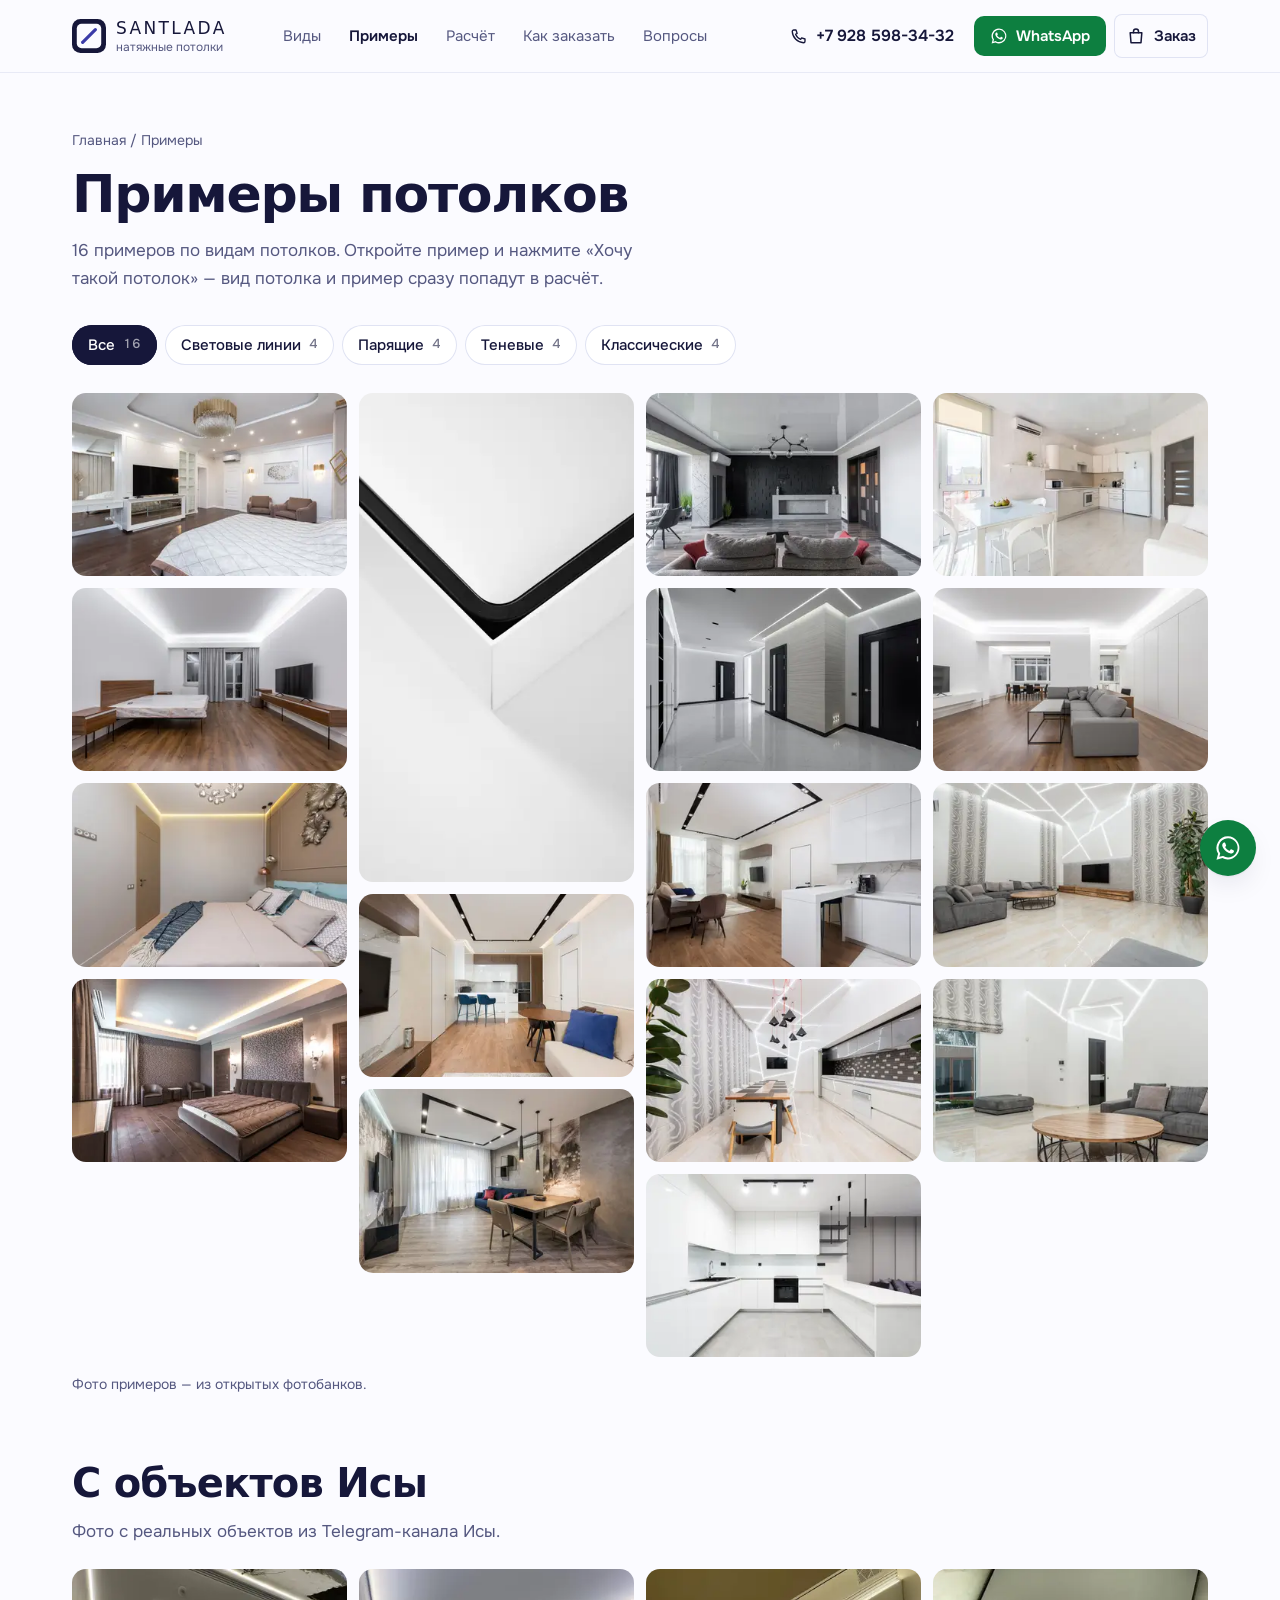
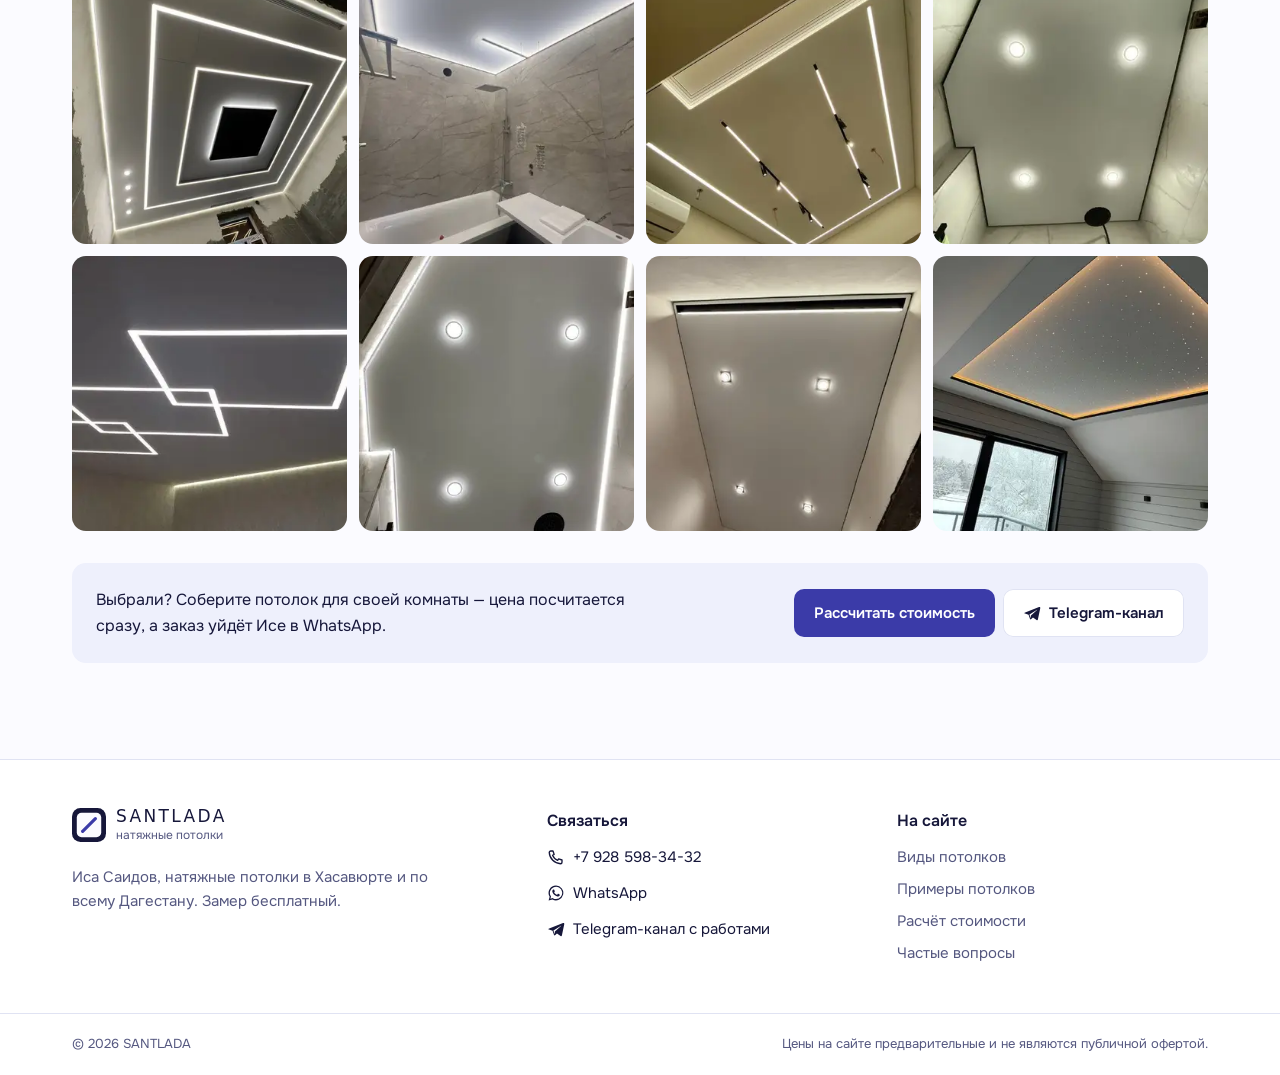
==== raboty/index.html @ 9d0e5e30 "Сборка сайта SANTLADA (dist) для GitHub Pages Co-Authored-By: Claude Sonnet 5.5 <noreply@anthropic.c" ====
<!DOCTYPE html><html lang="ru"><head><meta charset="utf-8"><meta name="viewport" content="width=device-width, initial-scale=1, viewport-fit=cover"><title>Примеры натяжных потолков — Дагестан | SANTLADA</title><meta name="description" content="Примеры натяжных потолков: световые линии, парящие, теневые и классические. Выберите понравившийся вид и рассчитайте стоимость с монтажом."><link rel="canonical" href="https://santlada.ru/raboty/"><meta name="theme-color" content="#fbfbff"><meta name="format-detection" content="telephone=no"><script>
      document.documentElement.classList.add('js');
    </script><link rel="icon" href="/favicon.svg" type="image/svg+xml"><link rel="icon" href="/favicon-48.png" sizes="48x48" type="image/png"><link rel="apple-touch-icon" href="/apple-touch-icon.png"><link rel="manifest" href="/manifest.webmanifest"><link rel="sitemap" href="/sitemap-index.xml"><link rel="preload" href="/_astro/jost-cyrillic-wght-normal.CjwCQKo9.woff2" as="font" type="font/woff2" crossorigin><link rel="preload" href="/_astro/onest-cyrillic-wght-normal.DayYxulF.woff2" as="font" type="font/woff2" crossorigin><meta property="og:type" content="website"><meta property="og:locale" content="ru_RU"><meta property="og:site_name" content="SANTLADA"><meta property="og:title" content="Примеры натяжных потолков — Дагестан | SANTLADA"><meta property="og:description" content="Примеры натяжных потолков: световые линии, парящие, теневые и классические. Выберите понравившийся вид и рассчитайте стоимость с монтажом."><meta property="og:url" content="https://santlada.ru/raboty/"><meta property="og:image" content="https://santlada.ru/og.jpg"><meta property="og:image:width" content="1200"><meta property="og:image:height" content="630"><meta name="twitter:card" content="summary_large_image"><script type="application/ld+json">{"@context":"https://schema.org","@type":"HomeAndConstructionBusiness","name":"SANTLADA — натяжные потолки","alternateName":"Сантлада","description":"Примеры натяжных потолков: световые линии, парящие, теневые и классические. Выберите понравившийся вид и рассчитайте стоимость с монтажом.","url":"https://santlada.ru","image":"https://santlada.ru/og.jpg","telephone":"+7 928 598-34-32","address":{"@type":"PostalAddress","addressLocality":"Хасавюрт","addressRegion":"Республика Дагестан","addressCountry":"RU"},"areaServed":{"@type":"State","name":"Республика Дагестан"},"sameAs":["https://t.me/SantlaDAl"]}</script><link rel="stylesheet" href="/_astro/Layout.CGpSb20F.css"></head><body class="pb-[calc(4.5rem+env(safe-area-inset-bottom))] lg:pb-0"><a href="#main" class="sr-only z-[60] rounded-md bg-ink px-4 py-2 text-white focus:not-sr-only focus:fixed focus:top-3 focus:left-3">Перейти к содержанию</a><header class="site-header sticky top-0 z-40 border-b border-line/70 bg-ceiling/90 backdrop-blur-md"><div class="container-page flex h-16 items-center gap-3 lg:h-[4.5rem]"><a href="/" class="group inline-flex items-center gap-2.5 rounded-lg" aria-label="SANTLADA — на главную"><svg width="34" height="34" viewBox="0 0 32 32" aria-hidden="true" class="shrink-0"><rect width="32" height="32" rx="8" fill="#16173a"></rect><rect x="4.5" y="4.5" width="23" height="23" rx="4.5" fill="#fbfbff"></rect><path d="M10 22 22 10" stroke="#3b3ba8" stroke-width="3" stroke-linecap="round"></path></svg><span class="flex flex-col leading-none"><span class="font-display text-[1.0625rem] font-medium tracking-[0.14em]">SANTLADA</span><span class="mt-1 text-[0.75rem] text-ink-soft">натяжные потолки</span></span></a><nav class="ml-6 hidden shrink-0 lg:block xl:ml-8" aria-label="Основное меню"><ul class="flex items-center gap-1"><li><a href="/#vidy" class="rounded-lg px-3 py-2 text-[0.9375rem] whitespace-nowrap text-ink-soft transition-colors hover:bg-haze hover:text-ink aria-[current=page]:font-semibold aria-[current=page]:text-ink">Виды</a></li><li><a href="/raboty/" aria-current="page" class="rounded-lg px-3 py-2 text-[0.9375rem] whitespace-nowrap text-ink-soft transition-colors hover:bg-haze hover:text-ink aria-[current=page]:font-semibold aria-[current=page]:text-ink">Примеры</a></li><li><a href="/#calc" class="rounded-lg px-3 py-2 text-[0.9375rem] whitespace-nowrap text-ink-soft transition-colors hover:bg-haze hover:text-ink aria-[current=page]:font-semibold aria-[current=page]:text-ink">Расчёт</a></li><li><a href="/#kak" class="rounded-lg px-3 py-2 text-[0.9375rem] whitespace-nowrap text-ink-soft transition-colors hover:bg-haze hover:text-ink aria-[current=page]:font-semibold aria-[current=page]:text-ink">Как заказать</a></li><li><a href="/#voprosy" class="rounded-lg px-3 py-2 text-[0.9375rem] whitespace-nowrap text-ink-soft transition-colors hover:bg-haze hover:text-ink aria-[current=page]:font-semibold aria-[current=page]:text-ink">Вопросы</a></li></ul></nav><div class="ml-auto flex items-center gap-2"><a href="tel:+79285983432" class="hidden items-center gap-2 rounded-lg px-3 py-2 font-semibold whitespace-nowrap hover:bg-haze xl:inline-flex"><svg width="18" height="18" viewBox="0 0 24 24" fill="none" stroke="currentColor" stroke-width="1.8" stroke-linecap="round" stroke-linejoin="round" aria-hidden="true" focusable="false"><path d="M5 4h3l1.5 4.5-2 1.3a11 11 0 0 0 6.7 6.7l1.3-2L20 16v3a2 2 0 0 1-2 2A16 16 0 0 1 3 6a2 2 0 0 1 2-2Z"></path></svg>+7 928 598-34-32</a><a href="https://wa.me/79285983432?text=%D0%97%D0%B4%D1%80%D0%B0%D0%B2%D1%81%D1%82%D0%B2%D1%83%D0%B9%D1%82%D0%B5!%20%D0%9F%D0%B8%D1%88%D1%83%20%D1%81%20%D1%81%D0%B0%D0%B9%D1%82%D0%B0%20%D0%BF%D0%BE%20%D0%BF%D0%BE%D0%B2%D0%BE%D0%B4%D1%83%20%D0%BD%D0%B0%D1%82%D1%8F%D0%B6%D0%BD%D0%BE%D0%B3%D0%BE%20%D0%BF%D0%BE%D1%82%D0%BE%D0%BB%D0%BA%D0%B0." target="_blank" rel="noopener" class="btn-wa hidden min-h-10 px-4 md:inline-flex lg:hidden xl:inline-flex"><svg width="18" height="18" viewBox="0 0 24 24" fill="currentColor" aria-hidden="true" focusable="false"><path d="M12.04 2a9.9 9.9 0 0 0-8.5 15l-1.4 5 5.1-1.34A9.9 9.9 0 1 0 12.04 2Zm0 18.1a8.2 8.2 0 0 1-4.18-1.15l-.3-.18-3.03.8.81-2.95-.2-.31a8.2 8.2 0 1 1 6.9 3.79Zm4.5-6.14c-.25-.12-1.46-.72-1.69-.8-.23-.08-.39-.12-.56.12-.16.25-.64.8-.78.97-.15.16-.29.18-.54.06a6.7 6.7 0 0 1-1.97-1.22 7.4 7.4 0 0 1-1.37-1.7c-.14-.25-.01-.38.11-.5.11-.11.25-.29.37-.43.13-.15.17-.25.25-.42.08-.16.04-.31-.02-.43-.06-.13-.56-1.34-.76-1.84-.2-.48-.4-.41-.56-.42h-.47a.9.9 0 0 0-.66.31 2.76 2.76 0 0 0-.86 2.06 4.8 4.8 0 0 0 1 2.55c.13.16 1.75 2.67 4.24 3.75.59.25 1.05.4 1.41.52.6.19 1.13.16 1.56.1.47-.07 1.46-.6 1.67-1.18.2-.58.2-1.07.14-1.18-.06-.1-.22-.16-.47-.29Z"></path></svg>WhatsApp</a><style>astro-island,astro-slot,astro-static-slot{display:contents}</style><script>(function(){let e=async e=>{await(await e())()};(self.Astro||(self.Astro={})).load=e,window.dispatchEvent(new Event(`astro:load`))})();</script><script>(function(){function e(t){"@babel/helpers - typeof";return e=typeof Symbol==`function`&&typeof Symbol.iterator==`symbol`?function(e){return typeof e}:function(e){return e&&typeof Symbol==`function`&&e.constructor===Symbol&&e!==Symbol.prototype?`symbol`:typeof e},e(t)}function t(t,n){if(e(t)!=`object`||!t)return t;var r=t[Symbol.toPrimitive];if(r!==void 0){var i=r.call(t,n||`default`);if(e(i)!=`object`)return i;throw TypeError(`@@toPrimitive must return a primitive value.`)}return(n===`string`?String:Number)(t)}function n(n){var r=t(n,`string`);return e(r)==`symbol`?r:r+``}function r(e,t,r){return(t=n(t))in e?Object.defineProperty(e,t,{value:r,enumerable:!0,configurable:!0,writable:!0}):e[t]=r,e}let i=/* @__PURE__ */ new Set([`__proto__`,`constructor`,`prototype`]);{let e={0:e=>a(e),1:e=>n(e),2:e=>new RegExp(e),3:e=>new Date(e),4:e=>new Map(n(e)),5:e=>new Set(n(e)),6:e=>BigInt(e),7:e=>new URL(e),8:e=>new Uint8Array(e),9:e=>new Uint16Array(e),10:e=>new Uint32Array(e),11:e=>1/0*e},t=t=>{let[n,r]=t;return n in e?e[n](r):void 0},n=e=>e.map(t),a=e=>typeof e!=`object`||!e?e:Object.fromEntries(Object.entries(e).map(([e,n])=>[e,t(n)]));class o extends HTMLElement{constructor(...e){super(...e),r(this,`Component`,void 0),r(this,`hydrator`,void 0),r(this,`hydrate`,async()=>{var e;if(!this.hydrator||!this.isConnected)return;let t=(e=this.parentElement)==null?void 0:e.closest(`astro-island[ssr]`);if(t){t.addEventListener(`astro:hydrate`,this.hydrate,{once:!0});return}let n=this.querySelectorAll(`astro-slot`),r={},i=this.querySelectorAll(`template[data-astro-template]`);for(let e of i){let t=e.closest(this.tagName);t!=null&&t.isSameNode(this)&&(r[e.getAttribute(`data-astro-template`)||`default`]=e.innerHTML,e.remove())}for(let e of n){let t=e.closest(this.tagName);t!=null&&t.isSameNode(this)&&(r[e.getAttribute(`name`)||`default`]=e.innerHTML)}let o;try{o=this.hasAttribute(`props`)?a(JSON.parse(this.getAttribute(`props`))):{}}catch(e){let t=this.getAttribute(`component-url`)||`<unknown>`,n=this.getAttribute(`component-export`);throw n&&(t+=` (export ${n})`),console.error(`[hydrate] Error parsing props for component ${t}`,this.getAttribute(`props`),e),e}await this.hydrator(this)(this.Component,o,r,{client:this.getAttribute(`client`)}),this.removeAttribute(`ssr`),this.dispatchEvent(new CustomEvent(`astro:hydrate`))}),r(this,`unmount`,()=>{this.isConnected||this.dispatchEvent(new CustomEvent(`astro:unmount`))})}disconnectedCallback(){document.removeEventListener(`astro:after-swap`,this.unmount),document.addEventListener(`astro:after-swap`,this.unmount,{once:!0})}connectedCallback(){if(!this.hasAttribute(`await-children`)||document.readyState===`interactive`||document.readyState===`complete`)this.childrenConnectedCallback();else{let e=()=>{document.removeEventListener(`DOMContentLoaded`,e),t.disconnect(),this.childrenConnectedCallback()},t=new MutationObserver(()=>{var t;((t=this.lastChild)==null?void 0:t.nodeType)===Node.COMMENT_NODE&&this.lastChild.nodeValue===`astro:end`&&(this.lastChild.remove(),e())});t.observe(this,{childList:!0}),document.addEventListener(`DOMContentLoaded`,e)}}async childrenConnectedCallback(){let e=this.getAttribute(`before-hydration-url`);e&&await import(e),this.start()}getRetryImportUrl(e){let t=new URL(e,document.baseURI);return t.searchParams.set(`astro-retry`,Date.now().toString()),t.toString()}async importWithRetry(e){try{return await import(e)}catch(t){return await new Promise(e=>setTimeout(e,1e3)),import(this.getRetryImportUrl(e))}}handleHydrationError(e){let t=this.getAttribute(`component-url`),n=new CustomEvent(`astro:hydration-error`,{cancelable:!0,bubbles:!0,composed:!0,detail:{error:e,componentUrl:t}});this.dispatchEvent(n)&&console.error(`[astro-island] Error hydrating ${t}`,e)}async start(){let e=JSON.parse(this.getAttribute(`opts`)),t=this.getAttribute(`client`);if(Astro[t]===void 0){window.addEventListener(`astro:${t}`,()=>this.start(),{once:!0});return}try{await Astro[t](async()=>{let e=this.getAttribute(`renderer-url`);try{let[t,{default:n}]=await Promise.all([this.importWithRetry(this.getAttribute(`component-url`)),e?this.importWithRetry(e):Promise.resolve({default:()=>()=>{}})]),r=this.getAttribute(`component-export`)||`default`;if(r.includes(`.`)){this.Component=t;for(let e of r.split(`.`)){if(i.has(e)||!this.Component||typeof this.Component!=`object`&&typeof this.Component!=`function`||!Object.hasOwn(this.Component,e))throw Error(`Invalid component export path: ${r}`);this.Component=this.Component[e]}}else{if(i.has(r))throw Error(`Invalid component export path: ${r}`);this.Component=t[r]}return this.hydrator=n,this.hydrate}catch(e){return this.handleHydrationError(e),()=>{}}},e,this)}catch(e){this.handleHydrationError(e)}}attributeChangedCallback(){this.hydrate()}}r(o,`observedAttributes`,[`props`]),customElements.get(`astro-island`)||customElements.define(`astro-island`,o)}})();</script><astro-island uid="Z1ngESj" prefix="r21" component-url="/_astro/CartButton.DmcjEStH.js" component-export="default" renderer-url="/_astro/client.EoSUrE1U.js" props="{}" ssr client="load" opts="{&quot;name&quot;:&quot;CartButton&quot;,&quot;value&quot;:true}" await-children><button type="button" class="hdr-btn relative inline-flex min-h-11 items-center gap-2 rounded-lg px-3 ring-1 ring-line ring-inset transition-colors hover:bg-haze" aria-label="Заказ пуст"><svg width="20" height="20" viewBox="0 0 24 24" fill="none" stroke="currentColor" stroke-width="1.8" stroke-linecap="round" stroke-linejoin="round" aria-hidden="true" focusable="false"><path d="M5 8h14l-1 12H6L5 8Z"></path><path d="M9 8V6.5a3 3 0 0 1 6 0V8"></path></svg><span class="hidden text-[0.9375rem] font-semibold sm:inline">Заказ</span></button><!--astro:end--></astro-island><button type="button" class="hdr-btn inline-flex size-11 items-center justify-center rounded-lg ring-1 ring-line ring-inset hover:bg-haze lg:hidden" aria-expanded="false" aria-controls="mobile-nav" aria-label="Открыть меню" data-menu-toggle><svg width="22" height="22" viewBox="0 0 24 24" fill="none" stroke="currentColor" stroke-width="1.8" stroke-linecap="round" stroke-linejoin="round" aria-hidden="true" focusable="false"><path d="M4 7h16M4 12h16M4 17h16"></path></svg></button></div></div><nav id="mobile-nav" class="border-t border-line bg-plane lg:hidden" aria-label="Меню" hidden><ul class="container-page grid gap-1 py-3"><li><a href="/#vidy" class="block rounded-lg px-3 py-3 text-[1.0625rem] font-medium hover:bg-haze" data-menu-link>Виды</a></li><li><a href="/raboty/" class="block rounded-lg px-3 py-3 text-[1.0625rem] font-medium hover:bg-haze" data-menu-link>Примеры</a></li><li><a href="/#calc" class="block rounded-lg px-3 py-3 text-[1.0625rem] font-medium hover:bg-haze" data-menu-link>Расчёт</a></li><li><a href="/#kak" class="block rounded-lg px-3 py-3 text-[1.0625rem] font-medium hover:bg-haze" data-menu-link>Как заказать</a></li><li><a href="/#voprosy" class="block rounded-lg px-3 py-3 text-[1.0625rem] font-medium hover:bg-haze" data-menu-link>Вопросы</a></li><li><a href="/#kontakty" class="block rounded-lg px-3 py-3 text-[1.0625rem] font-medium hover:bg-haze" data-menu-link>Контакты</a></li><li class="mt-2 flex flex-wrap gap-2 px-3 pb-2"><a href="tel:+79285983432" class="btn-ghost flex-1"><svg width="18" height="18" viewBox="0 0 24 24" fill="none" stroke="currentColor" stroke-width="1.8" stroke-linecap="round" stroke-linejoin="round" aria-hidden="true" focusable="false"><path d="M5 4h3l1.5 4.5-2 1.3a11 11 0 0 0 6.7 6.7l1.3-2L20 16v3a2 2 0 0 1-2 2A16 16 0 0 1 3 6a2 2 0 0 1 2-2Z"></path></svg>+7 928 598-34-32</a><a href="https://wa.me/79285983432?text=%D0%97%D0%B4%D1%80%D0%B0%D0%B2%D1%81%D1%82%D0%B2%D1%83%D0%B9%D1%82%D0%B5!%20%D0%9F%D0%B8%D1%88%D1%83%20%D1%81%20%D1%81%D0%B0%D0%B9%D1%82%D0%B0%20%D0%BF%D0%BE%20%D0%BF%D0%BE%D0%B2%D0%BE%D0%B4%D1%83%20%D0%BD%D0%B0%D1%82%D1%8F%D0%B6%D0%BD%D0%BE%D0%B3%D0%BE%20%D0%BF%D0%BE%D1%82%D0%BE%D0%BB%D0%BA%D0%B0." target="_blank" rel="noopener" class="btn-wa flex-1"><svg width="18" height="18" viewBox="0 0 24 24" fill="currentColor" aria-hidden="true" focusable="false"><path d="M12.04 2a9.9 9.9 0 0 0-8.5 15l-1.4 5 5.1-1.34A9.9 9.9 0 1 0 12.04 2Zm0 18.1a8.2 8.2 0 0 1-4.18-1.15l-.3-.18-3.03.8.81-2.95-.2-.31a8.2 8.2 0 1 1 6.9 3.79Zm4.5-6.14c-.25-.12-1.46-.72-1.69-.8-.23-.08-.39-.12-.56.12-.16.25-.64.8-.78.97-.15.16-.29.18-.54.06a6.7 6.7 0 0 1-1.97-1.22 7.4 7.4 0 0 1-1.37-1.7c-.14-.25-.01-.38.11-.5.11-.11.25-.29.37-.43.13-.15.17-.25.25-.42.08-.16.04-.31-.02-.43-.06-.13-.56-1.34-.76-1.84-.2-.48-.4-.41-.56-.42h-.47a.9.9 0 0 0-.66.31 2.76 2.76 0 0 0-.86 2.06 4.8 4.8 0 0 0 1 2.55c.13.16 1.75 2.67 4.24 3.75.59.25 1.05.4 1.41.52.6.19 1.13.16 1.56.1.47-.07 1.46-.6 1.67-1.18.2-.58.2-1.07.14-1.18-.06-.1-.22-.16-.47-.29Z"></path></svg>WhatsApp</a></li></ul></nav></header><script type="module">var e=document.querySelector(`.site-header[data-over]`);if(e){let t=()=>e.toggleAttribute(`data-scrolled`,window.scrollY>8);t(),window.addEventListener(`scroll`,t,{passive:!0})}var t=document.querySelector(`[data-menu-toggle]`),n=document.getElementById(`mobile-nav`),r=e=>{t&&n&&(n.hidden=!e,t.setAttribute(`aria-expanded`,String(e)),t.setAttribute(`aria-label`,e?`Закрыть меню`:`Открыть меню`))};t?.addEventListener(`click`,()=>r(n?.hidden??!1)),n?.querySelectorAll(`[data-menu-link]`).forEach(e=>e.addEventListener(`click`,()=>r(!1))),document.addEventListener(`keydown`,e=>{e.key===`Escape`&&n&&!n.hidden&&(r(!1),t?.focus())});</script><main id="main"><section class="container-page pt-10 pb-8 lg:pt-14"><nav aria-label="Навигация" class="text-[0.875rem] text-ink-soft"><a href="/" class="hover:text-ink">Главная</a><span aria-hidden="true"> / </span><span aria-current="page">Примеры</span></nav><h1 class="h-display mt-4 text-[2rem] sm:text-[2.75rem] lg:text-[3.25rem]">Примеры потолков</h1><p class="lead mt-4">16 примеров по видам потолков. Откройте пример и нажмите «Хочу такой потолок» — вид потолка и пример сразу попадут в расчёт.</p></section><section class="container-page pb-8" aria-label="Примеры потолков"><astro-island uid="hI15U" prefix="r14" component-url="/_astro/WorksGallery.CbhId5Kw.js" component-export="default" renderer-url="/_astro/client.EoSUrE1U.js" props="{&quot;works&quot;:[1,[[0,{&quot;id&quot;:[0,&quot;w-bedroom-chandelier&quot;],&quot;file&quot;:[0,&quot;bedroom-chandelier&quot;],&quot;kind&quot;:[0,&quot;photo&quot;],&quot;types&quot;:[1,[[0,&quot;klassika&quot;]]],&quot;caption&quot;:[0,&quot;Классический&quot;],&quot;thumb&quot;:[0,{&quot;src&quot;:[0,&quot;/_astro/bedroom-chandelier.BD7dtMKK_ZYxW4d.webp&quot;],&quot;srcset&quot;:[0,&quot;/_astro/bedroom-chandelier.BD7dtMKK_Z1ITWQD.webp 360w, /_astro/bedroom-chandelier.BD7dtMKK_7lBEf.webp 540w, /_astro/bedroom-chandelier.BD7dtMKK_Z1HY0cE.webp 720w, /_astro/bedroom-chandelier.BD7dtMKK_Z16OABP.webp 1080w&quot;],&quot;width&quot;:[0,1600],&quot;height&quot;:[0,1068]}],&quot;full&quot;:[0,{&quot;src&quot;:[0,&quot;/_astro/bedroom-chandelier.BD7dtMKK_ZM6lDR.webp&quot;],&quot;srcset&quot;:[0,&quot;&quot;],&quot;width&quot;:[0,1600],&quot;height&quot;:[0,1068]}]}],[0,{&quot;id&quot;:[0,&quot;w-bedroom-glow&quot;],&quot;file&quot;:[0,&quot;bedroom-glow&quot;],&quot;kind&quot;:[0,&quot;photo&quot;],&quot;types&quot;:[1,[[0,&quot;paryashchiy&quot;]]],&quot;caption&quot;:[0,&quot;Парящий&quot;],&quot;thumb&quot;:[0,{&quot;src&quot;:[0,&quot;/_astro/bedroom-glow.CdLESjcz_10QdT3.webp&quot;],&quot;srcset&quot;:[0,&quot;/_astro/bedroom-glow.CdLESjcz_2md0c2.webp 360w, /_astro/bedroom-glow.CdLESjcz_Z291ajj.webp 540w, /_astro/bedroom-glow.CdLESjcz_ZriK05.webp 720w, /_astro/bedroom-glow.CdLESjcz_ts4JB.webp 1080w&quot;],&quot;width&quot;:[0,1600],&quot;height&quot;:[0,1068]}],&quot;full&quot;:[0,{&quot;src&quot;:[0,&quot;/_astro/bedroom-glow.CdLESjcz_1R5Myg.webp&quot;],&quot;srcset&quot;:[0,&quot;&quot;],&quot;width&quot;:[0,1600],&quot;height&quot;:[0,1068]}]}],[0,{&quot;id&quot;:[0,&quot;w-bedroom-soft&quot;],&quot;file&quot;:[0,&quot;bedroom-soft&quot;],&quot;kind&quot;:[0,&quot;photo&quot;],&quot;types&quot;:[1,[[0,&quot;paryashchiy&quot;]]],&quot;caption&quot;:[0,&quot;Парящий&quot;],&quot;thumb&quot;:[0,{&quot;src&quot;:[0,&quot;/_astro/bedroom-soft.BwH-Y3nB_1IEl6l.webp&quot;],&quot;srcset&quot;:[0,&quot;/_astro/bedroom-soft.BwH-Y3nB_Z1HwAc6.webp 360w, /_astro/bedroom-soft.BwH-Y3nB_Z18yBSv.webp 540w, /_astro/bedroom-soft.BwH-Y3nB_y8MpI.webp 720w, /_astro/bedroom-soft.BwH-Y3nB_1cgbVT.webp 1080w&quot;],&quot;width&quot;:[0,1600],&quot;height&quot;:[0,1068]}],&quot;full&quot;:[0,{&quot;src&quot;:[0,&quot;/_astro/bedroom-soft.BwH-Y3nB_Z2uie3n.webp&quot;],&quot;srcset&quot;:[0,&quot;&quot;],&quot;width&quot;:[0,1600],&quot;height&quot;:[0,1068]}]}],[0,{&quot;id&quot;:[0,&quot;w-bedroom-warm&quot;],&quot;file&quot;:[0,&quot;bedroom-warm&quot;],&quot;kind&quot;:[0,&quot;photo&quot;],&quot;types&quot;:[1,[[0,&quot;paryashchiy&quot;]]],&quot;caption&quot;:[0,&quot;Парящий&quot;],&quot;thumb&quot;:[0,{&quot;src&quot;:[0,&quot;/_astro/bedroom-warm.ChNYcIAK_Z1A5rc3.webp&quot;],&quot;srcset&quot;:[0,&quot;/_astro/bedroom-warm.ChNYcIAK_t0UJh.webp 360w, /_astro/bedroom-warm.ChNYcIAK_12XT2R.webp 540w, /_astro/bedroom-warm.ChNYcIAK_Z2kuOrP.webp 720w, /_astro/bedroom-warm.ChNYcIAK_Z27tAlu.webp 1080w&quot;],&quot;width&quot;:[0,1600],&quot;height&quot;:[0,1068]}],&quot;full&quot;:[0,{&quot;src&quot;:[0,&quot;/_astro/bedroom-warm.ChNYcIAK_ZIPRwP.webp&quot;],&quot;srcset&quot;:[0,&quot;&quot;],&quot;width&quot;:[0,1600],&quot;height&quot;:[0,1068]}]}],[0,{&quot;id&quot;:[0,&quot;w-corner-profile&quot;],&quot;file&quot;:[0,&quot;corner-profile&quot;],&quot;kind&quot;:[0,&quot;photo&quot;],&quot;types&quot;:[1,[[0,&quot;tenevoy&quot;]]],&quot;caption&quot;:[0,&quot;Теневой&quot;],&quot;thumb&quot;:[0,{&quot;src&quot;:[0,&quot;/_astro/corner-profile.CwxXrz2A_2q0XQB.webp&quot;],&quot;srcset&quot;:[0,&quot;/_astro/corner-profile.CwxXrz2A_1ph19w.webp 360w, /_astro/corner-profile.CwxXrz2A_50Yel.webp 540w, /_astro/corner-profile.CwxXrz2A_Z1cPSxX.webp 720w, /_astro/corner-profile.CwxXrz2A_cQ04F.webp 1080w&quot;],&quot;width&quot;:[0,1200],&quot;height&quot;:[0,2133]}],&quot;full&quot;:[0,{&quot;src&quot;:[0,&quot;/_astro/corner-profile.CwxXrz2A_1AgzL2.webp&quot;],&quot;srcset&quot;:[0,&quot;&quot;],&quot;width&quot;:[0,1200],&quot;height&quot;:[0,2133]}]}],[0,{&quot;id&quot;:[0,&quot;w-corridor-frame&quot;],&quot;file&quot;:[0,&quot;corridor-frame&quot;],&quot;kind&quot;:[0,&quot;photo&quot;],&quot;types&quot;:[1,[[0,&quot;tenevoy&quot;]]],&quot;caption&quot;:[0,&quot;Теневой&quot;],&quot;thumb&quot;:[0,{&quot;src&quot;:[0,&quot;/_astro/corridor-frame.CmdQ4Imw_MFFGO.webp&quot;],&quot;srcset&quot;:[0,&quot;/_astro/corridor-frame.CmdQ4Imw_8ldmJ.webp 360w, /_astro/corridor-frame.CmdQ4Imw_24nT9h.webp 540w, /_astro/corridor-frame.CmdQ4Imw_Z1dfOaJ.webp 720w, /_astro/corridor-frame.CmdQ4Imw_ZOK8qR.webp 1080w&quot;],&quot;width&quot;:[0,1600],&quot;height&quot;:[0,1068]}],&quot;full&quot;:[0,{&quot;src&quot;:[0,&quot;/_astro/corridor-frame.CmdQ4Imw_Z23HnK.webp&quot;],&quot;srcset&quot;:[0,&quot;&quot;],&quot;width&quot;:[0,1600],&quot;height&quot;:[0,1068]}]}],[0,{&quot;id&quot;:[0,&quot;w-frame-spots&quot;],&quot;file&quot;:[0,&quot;frame-spots&quot;],&quot;kind&quot;:[0,&quot;photo&quot;],&quot;types&quot;:[1,[[0,&quot;tenevoy&quot;]]],&quot;caption&quot;:[0,&quot;Теневой&quot;],&quot;thumb&quot;:[0,{&quot;src&quot;:[0,&quot;/_astro/frame-spots.CRWTMb8D_Z1dQn9S.webp&quot;],&quot;srcset&quot;:[0,&quot;/_astro/frame-spots.CRWTMb8D_ZC4YkU.webp 360w, /_astro/frame-spots.CRWTMb8D_Z251I8D.webp 540w, /_astro/frame-spots.CRWTMb8D_1JrlnI.webp 720w, /_astro/frame-spots.CRWTMb8D_Z1cgxm5.webp 1080w&quot;],&quot;width&quot;:[0,1600],&quot;height&quot;:[0,1071]}],&quot;full&quot;:[0,{&quot;src&quot;:[0,&quot;/_astro/frame-spots.CRWTMb8D_KT6VX.webp&quot;],&quot;srcset&quot;:[0,&quot;&quot;],&quot;width&quot;:[0,1600],&quot;height&quot;:[0,1071]}]}],[0,{&quot;id&quot;:[0,&quot;w-glossy-chandelier&quot;],&quot;file&quot;:[0,&quot;glossy-chandelier&quot;],&quot;kind&quot;:[0,&quot;photo&quot;],&quot;types&quot;:[1,[[0,&quot;klassika&quot;]]],&quot;caption&quot;:[0,&quot;Классический&quot;],&quot;thumb&quot;:[0,{&quot;src&quot;:[0,&quot;/_astro/glossy-chandelier.BR9Q7ry8_Z1hLmQg.webp&quot;],&quot;srcset&quot;:[0,&quot;/_astro/glossy-chandelier.BR9Q7ry8_Z19lD3r.webp 360w, /_astro/glossy-chandelier.BR9Q7ry8_RlV7F.webp 540w, /_astro/glossy-chandelier.BR9Q7ry8_Z1XnMaY.webp 720w, /_astro/glossy-chandelier.BR9Q7ry8_Z1RY5lq.webp 1080w&quot;],&quot;width&quot;:[0,1600],&quot;height&quot;:[0,1068]}],&quot;full&quot;:[0,{&quot;src&quot;:[0,&quot;/_astro/glossy-chandelier.BR9Q7ry8_1OJyRV.webp&quot;],&quot;srcset&quot;:[0,&quot;&quot;],&quot;width&quot;:[0,1600],&quot;height&quot;:[0,1068]}]}],[0,{&quot;id&quot;:[0,&quot;w-hall-lines&quot;],&quot;file&quot;:[0,&quot;hall-lines&quot;],&quot;kind&quot;:[0,&quot;photo&quot;],&quot;types&quot;:[1,[[0,&quot;linii&quot;]]],&quot;caption&quot;:[0,&quot;Световые линии&quot;],&quot;thumb&quot;:[0,{&quot;src&quot;:[0,&quot;/_astro/hall-lines.DK6pn7tu_ZM5vJp.webp&quot;],&quot;srcset&quot;:[0,&quot;/_astro/hall-lines.DK6pn7tu_mhbGR.webp 360w, /_astro/hall-lines.DK6pn7tu_Z19EmFt.webp 540w, /_astro/hall-lines.DK6pn7tu_qTyfY.webp 720w, /_astro/hall-lines.DK6pn7tu_SOHQe.webp 1080w&quot;],&quot;width&quot;:[0,1600],&quot;height&quot;:[0,1068]}],&quot;full&quot;:[0,{&quot;src&quot;:[0,&quot;/_astro/hall-lines.DK6pn7tu_Zy9wrP.webp&quot;],&quot;srcset&quot;:[0,&quot;&quot;],&quot;width&quot;:[0,1600],&quot;height&quot;:[0,1068]}]}],[0,{&quot;id&quot;:[0,&quot;w-kitchen-frame&quot;],&quot;file&quot;:[0,&quot;kitchen-frame&quot;],&quot;kind&quot;:[0,&quot;photo&quot;],&quot;types&quot;:[1,[[0,&quot;tenevoy&quot;]]],&quot;caption&quot;:[0,&quot;Теневой&quot;],&quot;thumb&quot;:[0,{&quot;src&quot;:[0,&quot;/_astro/kitchen-frame.BQzeMsdB_Z2qBzYO.webp&quot;],&quot;srcset&quot;:[0,&quot;/_astro/kitchen-frame.BQzeMsdB_2qcfnx.webp 360w, /_astro/kitchen-frame.BQzeMsdB_Z86JJm.webp 540w, /_astro/kitchen-frame.BQzeMsdB_1It6wW.webp 720w, /_astro/kitchen-frame.BQzeMsdB_ZBGM15.webp 1080w&quot;],&quot;width&quot;:[0,1600],&quot;height&quot;:[0,1068]}],&quot;full&quot;:[0,{&quot;src&quot;:[0,&quot;/_astro/kitchen-frame.BQzeMsdB_Z1jcGDS.webp&quot;],&quot;srcset&quot;:[0,&quot;&quot;],&quot;width&quot;:[0,1600],&quot;height&quot;:[0,1068]}]}],[0,{&quot;id&quot;:[0,&quot;w-kitchen-lines&quot;],&quot;file&quot;:[0,&quot;kitchen-lines&quot;],&quot;kind&quot;:[0,&quot;photo&quot;],&quot;types&quot;:[1,[[0,&quot;linii&quot;]]],&quot;caption&quot;:[0,&quot;Световые линии&quot;],&quot;thumb&quot;:[0,{&quot;src&quot;:[0,&quot;/_astro/kitchen-lines.ujT10B_f_1GJX6C.webp&quot;],&quot;srcset&quot;:[0,&quot;/_astro/kitchen-lines.ujT10B_f_ZdKNll.webp 360w, /_astro/kitchen-lines.ujT10B_f_2i7kkG.webp 540w, /_astro/kitchen-lines.ujT10B_f_ZUtWbV.webp 720w, /_astro/kitchen-lines.ujT10B_f_Z1ywmIz.webp 1080w&quot;],&quot;width&quot;:[0,1600],&quot;height&quot;:[0,1068]}],&quot;full&quot;:[0,{&quot;src&quot;:[0,&quot;/_astro/kitchen-lines.ujT10B_f_Z2g2hmn.webp&quot;],&quot;srcset&quot;:[0,&quot;&quot;],&quot;width&quot;:[0,1600],&quot;height&quot;:[0,1068]}]}],[0,{&quot;id&quot;:[0,&quot;w-kitchen-track&quot;],&quot;file&quot;:[0,&quot;kitchen-track&quot;],&quot;kind&quot;:[0,&quot;photo&quot;],&quot;types&quot;:[1,[[0,&quot;klassika&quot;]]],&quot;caption&quot;:[0,&quot;Классический&quot;],&quot;thumb&quot;:[0,{&quot;src&quot;:[0,&quot;/_astro/kitchen-track.C68pwaIj_Z1T1rEI.webp&quot;],&quot;srcset&quot;:[0,&quot;/_astro/kitchen-track.C68pwaIj_jahQr.webp 360w, /_astro/kitchen-track.C68pwaIj_Z2f8Hgs.webp 540w, /_astro/kitchen-track.C68pwaIj_ZnxPY9.webp 720w, /_astro/kitchen-track.C68pwaIj_Z56DFY.webp 1080w&quot;],&quot;width&quot;:[0,1600],&quot;height&quot;:[0,1068]}],&quot;full&quot;:[0,{&quot;src&quot;:[0,&quot;/_astro/kitchen-track.C68pwaIj_ZLByjM.webp&quot;],&quot;srcset&quot;:[0,&quot;&quot;],&quot;width&quot;:[0,1600],&quot;height&quot;:[0,1068]}]}],[0,{&quot;id&quot;:[0,&quot;w-kitchen-white&quot;],&quot;file&quot;:[0,&quot;kitchen-white&quot;],&quot;kind&quot;:[0,&quot;photo&quot;],&quot;types&quot;:[1,[[0,&quot;klassika&quot;]]],&quot;caption&quot;:[0,&quot;Классический&quot;],&quot;thumb&quot;:[0,{&quot;src&quot;:[0,&quot;/_astro/kitchen-white.B95hMnq5_2i8kNg.webp&quot;],&quot;srcset&quot;:[0,&quot;/_astro/kitchen-white.B95hMnq5_Z1vDln1.webp 360w, /_astro/kitchen-white.B95hMnq5_10eMj1.webp 540w, /_astro/kitchen-white.B95hMnq5_Z2dmudB.webp 720w, /_astro/kitchen-white.B95hMnq5_ZX901V.webp 1080w&quot;],&quot;width&quot;:[0,1600],&quot;height&quot;:[0,1068]}],&quot;full&quot;:[0,{&quot;src&quot;:[0,&quot;/_astro/kitchen-white.B95hMnq5_Z1EDTEJ.webp&quot;],&quot;srcset&quot;:[0,&quot;&quot;],&quot;width&quot;:[0,1600],&quot;height&quot;:[0,1068]}]}],[0,{&quot;id&quot;:[0,&quot;w-living-glow&quot;],&quot;file&quot;:[0,&quot;living-glow&quot;],&quot;kind&quot;:[0,&quot;photo&quot;],&quot;types&quot;:[1,[[0,&quot;paryashchiy&quot;]]],&quot;caption&quot;:[0,&quot;Парящий&quot;],&quot;thumb&quot;:[0,{&quot;src&quot;:[0,&quot;/_astro/living-glow.CSSnMJ6l_ZlY65x.webp&quot;],&quot;srcset&quot;:[0,&quot;/_astro/living-glow.CSSnMJ6l_1nF3yg.webp 360w, /_astro/living-glow.CSSnMJ6l_Z4gFes.webp 540w, /_astro/living-glow.CSSnMJ6l_Z1jYJw2.webp 720w, /_astro/living-glow.CSSnMJ6l_ZX0f9l.webp 1080w&quot;],&quot;width&quot;:[0,1600],&quot;height&quot;:[0,1068]}],&quot;full&quot;:[0,{&quot;src&quot;:[0,&quot;/_astro/living-glow.CSSnMJ6l_1CLo1j.webp&quot;],&quot;srcset&quot;:[0,&quot;&quot;],&quot;width&quot;:[0,1600],&quot;height&quot;:[0,1068]}]}],[0,{&quot;id&quot;:[0,&quot;w-living-lines&quot;],&quot;file&quot;:[0,&quot;living-lines&quot;],&quot;kind&quot;:[0,&quot;photo&quot;],&quot;types&quot;:[1,[[0,&quot;linii&quot;]]],&quot;caption&quot;:[0,&quot;Световые линии&quot;],&quot;thumb&quot;:[0,{&quot;src&quot;:[0,&quot;/_astro/living-lines.C9lYClss_Z1ylxmA.webp&quot;],&quot;srcset&quot;:[0,&quot;/_astro/living-lines.C9lYClss_ZkWBm9.webp 360w, /_astro/living-lines.C9lYClss_e0lVr.webp 540w, /_astro/living-lines.C9lYClss_1UHLfF.webp 720w, /_astro/living-lines.C9lYClss_Z25JGw2.webp 1080w&quot;],&quot;width&quot;:[0,1600],&quot;height&quot;:[0,1068]}],&quot;full&quot;:[0,{&quot;src&quot;:[0,&quot;/_astro/living-lines.C9lYClss_ZH6XHn.webp&quot;],&quot;srcset&quot;:[0,&quot;&quot;],&quot;width&quot;:[0,1600],&quot;height&quot;:[0,1068]}]}],[0,{&quot;id&quot;:[0,&quot;w-lounge-lines&quot;],&quot;file&quot;:[0,&quot;lounge-lines&quot;],&quot;kind&quot;:[0,&quot;photo&quot;],&quot;types&quot;:[1,[[0,&quot;linii&quot;]]],&quot;caption&quot;:[0,&quot;Световые линии&quot;],&quot;thumb&quot;:[0,{&quot;src&quot;:[0,&quot;/_astro/lounge-lines.DIIqKpv1_J0V87.webp&quot;],&quot;srcset&quot;:[0,&quot;/_astro/lounge-lines.DIIqKpv1_Z1JtUFy.webp 360w, /_astro/lounge-lines.DIIqKpv1_Z1avWmX.webp 540w, /_astro/lounge-lines.DIIqKpv1_wbrVg.webp 720w, /_astro/lounge-lines.DIIqKpv1_cBLXF.webp 1080w&quot;],&quot;width&quot;:[0,1600],&quot;height&quot;:[0,1068]}],&quot;full&quot;:[0,{&quot;src&quot;:[0,&quot;/_astro/lounge-lines.DIIqKpv1_1AfuMk.webp&quot;],&quot;srcset&quot;:[0,&quot;&quot;],&quot;width&quot;:[0,1600],&quot;height&quot;:[0,1068]}]}]]],&quot;syncUrl&quot;:[0,true]}" ssr client="load" opts="{&quot;name&quot;:&quot;WorksGallery&quot;,&quot;value&quot;:true}" await-children><div><div class="-mx-4 mb-6 overflow-x-auto px-4 pb-1 sm:mx-0 sm:px-0" role="group" aria-label="Фильтр по виду потолка"><div class="flex w-max gap-2 sm:w-auto sm:flex-wrap"><button type="button" class="chip whitespace-nowrap" aria-pressed="true">Все<span class="text-[0.8125rem] tabular-nums opacity-60">16</span></button><button type="button" class="chip whitespace-nowrap" aria-pressed="false">Световые линии<span class="text-[0.8125rem] tabular-nums opacity-60">4</span></button><button type="button" class="chip whitespace-nowrap" aria-pressed="false">Парящие<span class="text-[0.8125rem] tabular-nums opacity-60">4</span></button><button type="button" class="chip whitespace-nowrap" aria-pressed="false">Теневые<span class="text-[0.8125rem] tabular-nums opacity-60">4</span></button><button type="button" class="chip whitespace-nowrap" aria-pressed="false">Классические<span class="text-[0.8125rem] tabular-nums opacity-60">4</span></button></div></div><ul class="columns-2 gap-3 sm:columns-3 lg:columns-4 [&amp;&gt;li]:mb-3"><li id="w-bedroom-chandelier" class="break-inside-avoid "><figure class="group relative overflow-hidden rounded-[var(--radius-card)] bg-haze"><button type="button" class="block w-full text-left" aria-label="Открыть: Классический"><img src="/_astro/bedroom-chandelier.BD7dtMKK_ZYxW4d.webp" srcSet="/_astro/bedroom-chandelier.BD7dtMKK_Z1ITWQD.webp 360w, /_astro/bedroom-chandelier.BD7dtMKK_7lBEf.webp 540w, /_astro/bedroom-chandelier.BD7dtMKK_Z1HY0cE.webp 720w, /_astro/bedroom-chandelier.BD7dtMKK_Z16OABP.webp 1080w" sizes="(min-width: 1024px) 280px, (min-width: 640px) 33vw, 50vw" width="1600" height="1068" alt="Классический" loading="lazy" decoding="async" class="block h-auto w-full"/></button><figcaption class="pointer-events-none absolute inset-x-0 bottom-0 hidden bg-gradient-to-t from-ink/80 via-ink/40 to-transparent p-3 pt-12 text-[0.875rem] leading-snug text-white [@media(hover:hover)]:block [@media(hover:hover)]:opacity-0 [@media(hover:hover)]:transition-opacity group-hover:opacity-100 group-focus-within:opacity-100">Классический</figcaption><button type="button" class="absolute top-2.5 right-2.5 hidden items-center gap-1.5 rounded-full bg-white px-3 py-1.5 text-[0.8125rem] font-semibold text-ink opacity-0 shadow-[var(--shadow-float)] transition-opacity group-hover:opacity-100 focus-visible:opacity-100 [@media(hover:hover)]:inline-flex"><svg width="14" height="14" viewBox="0 0 24 24" fill="none" stroke="currentColor" stroke-width="1.8" stroke-linecap="round" stroke-linejoin="round" aria-hidden="true" focusable="false"><path d="M12 20s-7-4.4-7-10a4 4 0 0 1 7-2.6A4 4 0 0 1 19 10c0 5.6-7 10-7 10Z"></path></svg>Хочу такой</button></figure></li><li id="w-bedroom-glow" class="break-inside-avoid "><figure class="group relative overflow-hidden rounded-[var(--radius-card)] bg-haze"><button type="button" class="block w-full text-left" aria-label="Открыть: Парящий"><img src="/_astro/bedroom-glow.CdLESjcz_10QdT3.webp" srcSet="/_astro/bedroom-glow.CdLESjcz_2md0c2.webp 360w, /_astro/bedroom-glow.CdLESjcz_Z291ajj.webp 540w, /_astro/bedroom-glow.CdLESjcz_ZriK05.webp 720w, /_astro/bedroom-glow.CdLESjcz_ts4JB.webp 1080w" sizes="(min-width: 1024px) 280px, (min-width: 640px) 33vw, 50vw" width="1600" height="1068" alt="Парящий" loading="lazy" decoding="async" class="block h-auto w-full"/></button><figcaption class="pointer-events-none absolute inset-x-0 bottom-0 hidden bg-gradient-to-t from-ink/80 via-ink/40 to-transparent p-3 pt-12 text-[0.875rem] leading-snug text-white [@media(hover:hover)]:block [@media(hover:hover)]:opacity-0 [@media(hover:hover)]:transition-opacity group-hover:opacity-100 group-focus-within:opacity-100">Парящий</figcaption><button type="button" class="absolute top-2.5 right-2.5 hidden items-center gap-1.5 rounded-full bg-white px-3 py-1.5 text-[0.8125rem] font-semibold text-ink opacity-0 shadow-[var(--shadow-float)] transition-opacity group-hover:opacity-100 focus-visible:opacity-100 [@media(hover:hover)]:inline-flex"><svg width="14" height="14" viewBox="0 0 24 24" fill="none" stroke="currentColor" stroke-width="1.8" stroke-linecap="round" stroke-linejoin="round" aria-hidden="true" focusable="false"><path d="M12 20s-7-4.4-7-10a4 4 0 0 1 7-2.6A4 4 0 0 1 19 10c0 5.6-7 10-7 10Z"></path></svg>Хочу такой</button></figure></li><li id="w-bedroom-soft" class="break-inside-avoid "><figure class="group relative overflow-hidden rounded-[var(--radius-card)] bg-haze"><button type="button" class="block w-full text-left" aria-label="Открыть: Парящий"><img src="/_astro/bedroom-soft.BwH-Y3nB_1IEl6l.webp" srcSet="/_astro/bedroom-soft.BwH-Y3nB_Z1HwAc6.webp 360w, /_astro/bedroom-soft.BwH-Y3nB_Z18yBSv.webp 540w, /_astro/bedroom-soft.BwH-Y3nB_y8MpI.webp 720w, /_astro/bedroom-soft.BwH-Y3nB_1cgbVT.webp 1080w" sizes="(min-width: 1024px) 280px, (min-width: 640px) 33vw, 50vw" width="1600" height="1068" alt="Парящий" loading="lazy" decoding="async" class="block h-auto w-full"/></button><figcaption class="pointer-events-none absolute inset-x-0 bottom-0 hidden bg-gradient-to-t from-ink/80 via-ink/40 to-transparent p-3 pt-12 text-[0.875rem] leading-snug text-white [@media(hover:hover)]:block [@media(hover:hover)]:opacity-0 [@media(hover:hover)]:transition-opacity group-hover:opacity-100 group-focus-within:opacity-100">Парящий</figcaption><button type="button" class="absolute top-2.5 right-2.5 hidden items-center gap-1.5 rounded-full bg-white px-3 py-1.5 text-[0.8125rem] font-semibold text-ink opacity-0 shadow-[var(--shadow-float)] transition-opacity group-hover:opacity-100 focus-visible:opacity-100 [@media(hover:hover)]:inline-flex"><svg width="14" height="14" viewBox="0 0 24 24" fill="none" stroke="currentColor" stroke-width="1.8" stroke-linecap="round" stroke-linejoin="round" aria-hidden="true" focusable="false"><path d="M12 20s-7-4.4-7-10a4 4 0 0 1 7-2.6A4 4 0 0 1 19 10c0 5.6-7 10-7 10Z"></path></svg>Хочу такой</button></figure></li><li id="w-bedroom-warm" class="break-inside-avoid "><figure class="group relative overflow-hidden rounded-[var(--radius-card)] bg-haze"><button type="button" class="block w-full text-left" aria-label="Открыть: Парящий"><img src="/_astro/bedroom-warm.ChNYcIAK_Z1A5rc3.webp" srcSet="/_astro/bedroom-warm.ChNYcIAK_t0UJh.webp 360w, /_astro/bedroom-warm.ChNYcIAK_12XT2R.webp 540w, /_astro/bedroom-warm.ChNYcIAK_Z2kuOrP.webp 720w, /_astro/bedroom-warm.ChNYcIAK_Z27tAlu.webp 1080w" sizes="(min-width: 1024px) 280px, (min-width: 640px) 33vw, 50vw" width="1600" height="1068" alt="Парящий" loading="lazy" decoding="async" class="block h-auto w-full"/></button><figcaption class="pointer-events-none absolute inset-x-0 bottom-0 hidden bg-gradient-to-t from-ink/80 via-ink/40 to-transparent p-3 pt-12 text-[0.875rem] leading-snug text-white [@media(hover:hover)]:block [@media(hover:hover)]:opacity-0 [@media(hover:hover)]:transition-opacity group-hover:opacity-100 group-focus-within:opacity-100">Парящий</figcaption><button type="button" class="absolute top-2.5 right-2.5 hidden items-center gap-1.5 rounded-full bg-white px-3 py-1.5 text-[0.8125rem] font-semibold text-ink opacity-0 shadow-[var(--shadow-float)] transition-opacity group-hover:opacity-100 focus-visible:opacity-100 [@media(hover:hover)]:inline-flex"><svg width="14" height="14" viewBox="0 0 24 24" fill="none" stroke="currentColor" stroke-width="1.8" stroke-linecap="round" stroke-linejoin="round" aria-hidden="true" focusable="false"><path d="M12 20s-7-4.4-7-10a4 4 0 0 1 7-2.6A4 4 0 0 1 19 10c0 5.6-7 10-7 10Z"></path></svg>Хочу такой</button></figure></li><li id="w-corner-profile" class="break-inside-avoid "><figure class="group relative overflow-hidden rounded-[var(--radius-card)] bg-haze"><button type="button" class="block w-full text-left" aria-label="Открыть: Теневой"><img src="/_astro/corner-profile.CwxXrz2A_2q0XQB.webp" srcSet="/_astro/corner-profile.CwxXrz2A_1ph19w.webp 360w, /_astro/corner-profile.CwxXrz2A_50Yel.webp 540w, /_astro/corner-profile.CwxXrz2A_Z1cPSxX.webp 720w, /_astro/corner-profile.CwxXrz2A_cQ04F.webp 1080w" sizes="(min-width: 1024px) 280px, (min-width: 640px) 33vw, 50vw" width="1200" height="2133" alt="Теневой" loading="lazy" decoding="async" class="block h-auto w-full"/></button><figcaption class="pointer-events-none absolute inset-x-0 bottom-0 hidden bg-gradient-to-t from-ink/80 via-ink/40 to-transparent p-3 pt-12 text-[0.875rem] leading-snug text-white [@media(hover:hover)]:block [@media(hover:hover)]:opacity-0 [@media(hover:hover)]:transition-opacity group-hover:opacity-100 group-focus-within:opacity-100">Теневой</figcaption><button type="button" class="absolute top-2.5 right-2.5 hidden items-center gap-1.5 rounded-full bg-white px-3 py-1.5 text-[0.8125rem] font-semibold text-ink opacity-0 shadow-[var(--shadow-float)] transition-opacity group-hover:opacity-100 focus-visible:opacity-100 [@media(hover:hover)]:inline-flex"><svg width="14" height="14" viewBox="0 0 24 24" fill="none" stroke="currentColor" stroke-width="1.8" stroke-linecap="round" stroke-linejoin="round" aria-hidden="true" focusable="false"><path d="M12 20s-7-4.4-7-10a4 4 0 0 1 7-2.6A4 4 0 0 1 19 10c0 5.6-7 10-7 10Z"></path></svg>Хочу такой</button></figure></li><li id="w-corridor-frame" class="break-inside-avoid "><figure class="group relative overflow-hidden rounded-[var(--radius-card)] bg-haze"><button type="button" class="block w-full text-left" aria-label="Открыть: Теневой"><img src="/_astro/corridor-frame.CmdQ4Imw_MFFGO.webp" srcSet="/_astro/corridor-frame.CmdQ4Imw_8ldmJ.webp 360w, /_astro/corridor-frame.CmdQ4Imw_24nT9h.webp 540w, /_astro/corridor-frame.CmdQ4Imw_Z1dfOaJ.webp 720w, /_astro/corridor-frame.CmdQ4Imw_ZOK8qR.webp 1080w" sizes="(min-width: 1024px) 280px, (min-width: 640px) 33vw, 50vw" width="1600" height="1068" alt="Теневой" loading="lazy" decoding="async" class="block h-auto w-full"/></button><figcaption class="pointer-events-none absolute inset-x-0 bottom-0 hidden bg-gradient-to-t from-ink/80 via-ink/40 to-transparent p-3 pt-12 text-[0.875rem] leading-snug text-white [@media(hover:hover)]:block [@media(hover:hover)]:opacity-0 [@media(hover:hover)]:transition-opacity group-hover:opacity-100 group-focus-within:opacity-100">Теневой</figcaption><button type="button" class="absolute top-2.5 right-2.5 hidden items-center gap-1.5 rounded-full bg-white px-3 py-1.5 text-[0.8125rem] font-semibold text-ink opacity-0 shadow-[var(--shadow-float)] transition-opacity group-hover:opacity-100 focus-visible:opacity-100 [@media(hover:hover)]:inline-flex"><svg width="14" height="14" viewBox="0 0 24 24" fill="none" stroke="currentColor" stroke-width="1.8" stroke-linecap="round" stroke-linejoin="round" aria-hidden="true" focusable="false"><path d="M12 20s-7-4.4-7-10a4 4 0 0 1 7-2.6A4 4 0 0 1 19 10c0 5.6-7 10-7 10Z"></path></svg>Хочу такой</button></figure></li><li id="w-frame-spots" class="break-inside-avoid "><figure class="group relative overflow-hidden rounded-[var(--radius-card)] bg-haze"><button type="button" class="block w-full text-left" aria-label="Открыть: Теневой"><img src="/_astro/frame-spots.CRWTMb8D_Z1dQn9S.webp" srcSet="/_astro/frame-spots.CRWTMb8D_ZC4YkU.webp 360w, /_astro/frame-spots.CRWTMb8D_Z251I8D.webp 540w, /_astro/frame-spots.CRWTMb8D_1JrlnI.webp 720w, /_astro/frame-spots.CRWTMb8D_Z1cgxm5.webp 1080w" sizes="(min-width: 1024px) 280px, (min-width: 640px) 33vw, 50vw" width="1600" height="1071" alt="Теневой" loading="lazy" decoding="async" class="block h-auto w-full"/></button><figcaption class="pointer-events-none absolute inset-x-0 bottom-0 hidden bg-gradient-to-t from-ink/80 via-ink/40 to-transparent p-3 pt-12 text-[0.875rem] leading-snug text-white [@media(hover:hover)]:block [@media(hover:hover)]:opacity-0 [@media(hover:hover)]:transition-opacity group-hover:opacity-100 group-focus-within:opacity-100">Теневой</figcaption><button type="button" class="absolute top-2.5 right-2.5 hidden items-center gap-1.5 rounded-full bg-white px-3 py-1.5 text-[0.8125rem] font-semibold text-ink opacity-0 shadow-[var(--shadow-float)] transition-opacity group-hover:opacity-100 focus-visible:opacity-100 [@media(hover:hover)]:inline-flex"><svg width="14" height="14" viewBox="0 0 24 24" fill="none" stroke="currentColor" stroke-width="1.8" stroke-linecap="round" stroke-linejoin="round" aria-hidden="true" focusable="false"><path d="M12 20s-7-4.4-7-10a4 4 0 0 1 7-2.6A4 4 0 0 1 19 10c0 5.6-7 10-7 10Z"></path></svg>Хочу такой</button></figure></li><li id="w-glossy-chandelier" class="break-inside-avoid "><figure class="group relative overflow-hidden rounded-[var(--radius-card)] bg-haze"><button type="button" class="block w-full text-left" aria-label="Открыть: Классический"><img src="/_astro/glossy-chandelier.BR9Q7ry8_Z1hLmQg.webp" srcSet="/_astro/glossy-chandelier.BR9Q7ry8_Z19lD3r.webp 360w, /_astro/glossy-chandelier.BR9Q7ry8_RlV7F.webp 540w, /_astro/glossy-chandelier.BR9Q7ry8_Z1XnMaY.webp 720w, /_astro/glossy-chandelier.BR9Q7ry8_Z1RY5lq.webp 1080w" sizes="(min-width: 1024px) 280px, (min-width: 640px) 33vw, 50vw" width="1600" height="1068" alt="Классический" loading="lazy" decoding="async" class="block h-auto w-full"/></button><figcaption class="pointer-events-none absolute inset-x-0 bottom-0 hidden bg-gradient-to-t from-ink/80 via-ink/40 to-transparent p-3 pt-12 text-[0.875rem] leading-snug text-white [@media(hover:hover)]:block [@media(hover:hover)]:opacity-0 [@media(hover:hover)]:transition-opacity group-hover:opacity-100 group-focus-within:opacity-100">Классический</figcaption><button type="button" class="absolute top-2.5 right-2.5 hidden items-center gap-1.5 rounded-full bg-white px-3 py-1.5 text-[0.8125rem] font-semibold text-ink opacity-0 shadow-[var(--shadow-float)] transition-opacity group-hover:opacity-100 focus-visible:opacity-100 [@media(hover:hover)]:inline-flex"><svg width="14" height="14" viewBox="0 0 24 24" fill="none" stroke="currentColor" stroke-width="1.8" stroke-linecap="round" stroke-linejoin="round" aria-hidden="true" focusable="false"><path d="M12 20s-7-4.4-7-10a4 4 0 0 1 7-2.6A4 4 0 0 1 19 10c0 5.6-7 10-7 10Z"></path></svg>Хочу такой</button></figure></li><li id="w-hall-lines" class="break-inside-avoid "><figure class="group relative overflow-hidden rounded-[var(--radius-card)] bg-haze"><button type="button" class="block w-full text-left" aria-label="Открыть: Световые линии"><img src="/_astro/hall-lines.DK6pn7tu_ZM5vJp.webp" srcSet="/_astro/hall-lines.DK6pn7tu_mhbGR.webp 360w, /_astro/hall-lines.DK6pn7tu_Z19EmFt.webp 540w, /_astro/hall-lines.DK6pn7tu_qTyfY.webp 720w, /_astro/hall-lines.DK6pn7tu_SOHQe.webp 1080w" sizes="(min-width: 1024px) 280px, (min-width: 640px) 33vw, 50vw" width="1600" height="1068" alt="Световые линии" loading="lazy" decoding="async" class="block h-auto w-full"/></button><figcaption class="pointer-events-none absolute inset-x-0 bottom-0 hidden bg-gradient-to-t from-ink/80 via-ink/40 to-transparent p-3 pt-12 text-[0.875rem] leading-snug text-white [@media(hover:hover)]:block [@media(hover:hover)]:opacity-0 [@media(hover:hover)]:transition-opacity group-hover:opacity-100 group-focus-within:opacity-100">Световые линии</figcaption><button type="button" class="absolute top-2.5 right-2.5 hidden items-center gap-1.5 rounded-full bg-white px-3 py-1.5 text-[0.8125rem] font-semibold text-ink opacity-0 shadow-[var(--shadow-float)] transition-opacity group-hover:opacity-100 focus-visible:opacity-100 [@media(hover:hover)]:inline-flex"><svg width="14" height="14" viewBox="0 0 24 24" fill="none" stroke="currentColor" stroke-width="1.8" stroke-linecap="round" stroke-linejoin="round" aria-hidden="true" focusable="false"><path d="M12 20s-7-4.4-7-10a4 4 0 0 1 7-2.6A4 4 0 0 1 19 10c0 5.6-7 10-7 10Z"></path></svg>Хочу такой</button></figure></li><li id="w-kitchen-frame" class="break-inside-avoid "><figure class="group relative overflow-hidden rounded-[var(--radius-card)] bg-haze"><button type="button" class="block w-full text-left" aria-label="Открыть: Теневой"><img src="/_astro/kitchen-frame.BQzeMsdB_Z2qBzYO.webp" srcSet="/_astro/kitchen-frame.BQzeMsdB_2qcfnx.webp 360w, /_astro/kitchen-frame.BQzeMsdB_Z86JJm.webp 540w, /_astro/kitchen-frame.BQzeMsdB_1It6wW.webp 720w, /_astro/kitchen-frame.BQzeMsdB_ZBGM15.webp 1080w" sizes="(min-width: 1024px) 280px, (min-width: 640px) 33vw, 50vw" width="1600" height="1068" alt="Теневой" loading="lazy" decoding="async" class="block h-auto w-full"/></button><figcaption class="pointer-events-none absolute inset-x-0 bottom-0 hidden bg-gradient-to-t from-ink/80 via-ink/40 to-transparent p-3 pt-12 text-[0.875rem] leading-snug text-white [@media(hover:hover)]:block [@media(hover:hover)]:opacity-0 [@media(hover:hover)]:transition-opacity group-hover:opacity-100 group-focus-within:opacity-100">Теневой</figcaption><button type="button" class="absolute top-2.5 right-2.5 hidden items-center gap-1.5 rounded-full bg-white px-3 py-1.5 text-[0.8125rem] font-semibold text-ink opacity-0 shadow-[var(--shadow-float)] transition-opacity group-hover:opacity-100 focus-visible:opacity-100 [@media(hover:hover)]:inline-flex"><svg width="14" height="14" viewBox="0 0 24 24" fill="none" stroke="currentColor" stroke-width="1.8" stroke-linecap="round" stroke-linejoin="round" aria-hidden="true" focusable="false"><path d="M12 20s-7-4.4-7-10a4 4 0 0 1 7-2.6A4 4 0 0 1 19 10c0 5.6-7 10-7 10Z"></path></svg>Хочу такой</button></figure></li><li id="w-kitchen-lines" class="break-inside-avoid "><figure class="group relative overflow-hidden rounded-[var(--radius-card)] bg-haze"><button type="button" class="block w-full text-left" aria-label="Открыть: Световые линии"><img src="/_astro/kitchen-lines.ujT10B_f_1GJX6C.webp" srcSet="/_astro/kitchen-lines.ujT10B_f_ZdKNll.webp 360w, /_astro/kitchen-lines.ujT10B_f_2i7kkG.webp 540w, /_astro/kitchen-lines.ujT10B_f_ZUtWbV.webp 720w, /_astro/kitchen-lines.ujT10B_f_Z1ywmIz.webp 1080w" sizes="(min-width: 1024px) 280px, (min-width: 640px) 33vw, 50vw" width="1600" height="1068" alt="Световые линии" loading="lazy" decoding="async" class="block h-auto w-full"/></button><figcaption class="pointer-events-none absolute inset-x-0 bottom-0 hidden bg-gradient-to-t from-ink/80 via-ink/40 to-transparent p-3 pt-12 text-[0.875rem] leading-snug text-white [@media(hover:hover)]:block [@media(hover:hover)]:opacity-0 [@media(hover:hover)]:transition-opacity group-hover:opacity-100 group-focus-within:opacity-100">Световые линии</figcaption><button type="button" class="absolute top-2.5 right-2.5 hidden items-center gap-1.5 rounded-full bg-white px-3 py-1.5 text-[0.8125rem] font-semibold text-ink opacity-0 shadow-[var(--shadow-float)] transition-opacity group-hover:opacity-100 focus-visible:opacity-100 [@media(hover:hover)]:inline-flex"><svg width="14" height="14" viewBox="0 0 24 24" fill="none" stroke="currentColor" stroke-width="1.8" stroke-linecap="round" stroke-linejoin="round" aria-hidden="true" focusable="false"><path d="M12 20s-7-4.4-7-10a4 4 0 0 1 7-2.6A4 4 0 0 1 19 10c0 5.6-7 10-7 10Z"></path></svg>Хочу такой</button></figure></li><li id="w-kitchen-track" class="break-inside-avoid "><figure class="group relative overflow-hidden rounded-[var(--radius-card)] bg-haze"><button type="button" class="block w-full text-left" aria-label="Открыть: Классический"><img src="/_astro/kitchen-track.C68pwaIj_Z1T1rEI.webp" srcSet="/_astro/kitchen-track.C68pwaIj_jahQr.webp 360w, /_astro/kitchen-track.C68pwaIj_Z2f8Hgs.webp 540w, /_astro/kitchen-track.C68pwaIj_ZnxPY9.webp 720w, /_astro/kitchen-track.C68pwaIj_Z56DFY.webp 1080w" sizes="(min-width: 1024px) 280px, (min-width: 640px) 33vw, 50vw" width="1600" height="1068" alt="Классический" loading="lazy" decoding="async" class="block h-auto w-full"/></button><figcaption class="pointer-events-none absolute inset-x-0 bottom-0 hidden bg-gradient-to-t from-ink/80 via-ink/40 to-transparent p-3 pt-12 text-[0.875rem] leading-snug text-white [@media(hover:hover)]:block [@media(hover:hover)]:opacity-0 [@media(hover:hover)]:transition-opacity group-hover:opacity-100 group-focus-within:opacity-100">Классический</figcaption><button type="button" class="absolute top-2.5 right-2.5 hidden items-center gap-1.5 rounded-full bg-white px-3 py-1.5 text-[0.8125rem] font-semibold text-ink opacity-0 shadow-[var(--shadow-float)] transition-opacity group-hover:opacity-100 focus-visible:opacity-100 [@media(hover:hover)]:inline-flex"><svg width="14" height="14" viewBox="0 0 24 24" fill="none" stroke="currentColor" stroke-width="1.8" stroke-linecap="round" stroke-linejoin="round" aria-hidden="true" focusable="false"><path d="M12 20s-7-4.4-7-10a4 4 0 0 1 7-2.6A4 4 0 0 1 19 10c0 5.6-7 10-7 10Z"></path></svg>Хочу такой</button></figure></li><li id="w-kitchen-white" class="break-inside-avoid "><figure class="group relative overflow-hidden rounded-[var(--radius-card)] bg-haze"><button type="button" class="block w-full text-left" aria-label="Открыть: Классический"><img src="/_astro/kitchen-white.B95hMnq5_2i8kNg.webp" srcSet="/_astro/kitchen-white.B95hMnq5_Z1vDln1.webp 360w, /_astro/kitchen-white.B95hMnq5_10eMj1.webp 540w, /_astro/kitchen-white.B95hMnq5_Z2dmudB.webp 720w, /_astro/kitchen-white.B95hMnq5_ZX901V.webp 1080w" sizes="(min-width: 1024px) 280px, (min-width: 640px) 33vw, 50vw" width="1600" height="1068" alt="Классический" loading="lazy" decoding="async" class="block h-auto w-full"/></button><figcaption class="pointer-events-none absolute inset-x-0 bottom-0 hidden bg-gradient-to-t from-ink/80 via-ink/40 to-transparent p-3 pt-12 text-[0.875rem] leading-snug text-white [@media(hover:hover)]:block [@media(hover:hover)]:opacity-0 [@media(hover:hover)]:transition-opacity group-hover:opacity-100 group-focus-within:opacity-100">Классический</figcaption><button type="button" class="absolute top-2.5 right-2.5 hidden items-center gap-1.5 rounded-full bg-white px-3 py-1.5 text-[0.8125rem] font-semibold text-ink opacity-0 shadow-[var(--shadow-float)] transition-opacity group-hover:opacity-100 focus-visible:opacity-100 [@media(hover:hover)]:inline-flex"><svg width="14" height="14" viewBox="0 0 24 24" fill="none" stroke="currentColor" stroke-width="1.8" stroke-linecap="round" stroke-linejoin="round" aria-hidden="true" focusable="false"><path d="M12 20s-7-4.4-7-10a4 4 0 0 1 7-2.6A4 4 0 0 1 19 10c0 5.6-7 10-7 10Z"></path></svg>Хочу такой</button></figure></li><li id="w-living-glow" class="break-inside-avoid "><figure class="group relative overflow-hidden rounded-[var(--radius-card)] bg-haze"><button type="button" class="block w-full text-left" aria-label="Открыть: Парящий"><img src="/_astro/living-glow.CSSnMJ6l_ZlY65x.webp" srcSet="/_astro/living-glow.CSSnMJ6l_1nF3yg.webp 360w, /_astro/living-glow.CSSnMJ6l_Z4gFes.webp 540w, /_astro/living-glow.CSSnMJ6l_Z1jYJw2.webp 720w, /_astro/living-glow.CSSnMJ6l_ZX0f9l.webp 1080w" sizes="(min-width: 1024px) 280px, (min-width: 640px) 33vw, 50vw" width="1600" height="1068" alt="Парящий" loading="lazy" decoding="async" class="block h-auto w-full"/></button><figcaption class="pointer-events-none absolute inset-x-0 bottom-0 hidden bg-gradient-to-t from-ink/80 via-ink/40 to-transparent p-3 pt-12 text-[0.875rem] leading-snug text-white [@media(hover:hover)]:block [@media(hover:hover)]:opacity-0 [@media(hover:hover)]:transition-opacity group-hover:opacity-100 group-focus-within:opacity-100">Парящий</figcaption><button type="button" class="absolute top-2.5 right-2.5 hidden items-center gap-1.5 rounded-full bg-white px-3 py-1.5 text-[0.8125rem] font-semibold text-ink opacity-0 shadow-[var(--shadow-float)] transition-opacity group-hover:opacity-100 focus-visible:opacity-100 [@media(hover:hover)]:inline-flex"><svg width="14" height="14" viewBox="0 0 24 24" fill="none" stroke="currentColor" stroke-width="1.8" stroke-linecap="round" stroke-linejoin="round" aria-hidden="true" focusable="false"><path d="M12 20s-7-4.4-7-10a4 4 0 0 1 7-2.6A4 4 0 0 1 19 10c0 5.6-7 10-7 10Z"></path></svg>Хочу такой</button></figure></li><li id="w-living-lines" class="break-inside-avoid "><figure class="group relative overflow-hidden rounded-[var(--radius-card)] bg-haze"><button type="button" class="block w-full text-left" aria-label="Открыть: Световые линии"><img src="/_astro/living-lines.C9lYClss_Z1ylxmA.webp" srcSet="/_astro/living-lines.C9lYClss_ZkWBm9.webp 360w, /_astro/living-lines.C9lYClss_e0lVr.webp 540w, /_astro/living-lines.C9lYClss_1UHLfF.webp 720w, /_astro/living-lines.C9lYClss_Z25JGw2.webp 1080w" sizes="(min-width: 1024px) 280px, (min-width: 640px) 33vw, 50vw" width="1600" height="1068" alt="Световые линии" loading="lazy" decoding="async" class="block h-auto w-full"/></button><figcaption class="pointer-events-none absolute inset-x-0 bottom-0 hidden bg-gradient-to-t from-ink/80 via-ink/40 to-transparent p-3 pt-12 text-[0.875rem] leading-snug text-white [@media(hover:hover)]:block [@media(hover:hover)]:opacity-0 [@media(hover:hover)]:transition-opacity group-hover:opacity-100 group-focus-within:opacity-100">Световые линии</figcaption><button type="button" class="absolute top-2.5 right-2.5 hidden items-center gap-1.5 rounded-full bg-white px-3 py-1.5 text-[0.8125rem] font-semibold text-ink opacity-0 shadow-[var(--shadow-float)] transition-opacity group-hover:opacity-100 focus-visible:opacity-100 [@media(hover:hover)]:inline-flex"><svg width="14" height="14" viewBox="0 0 24 24" fill="none" stroke="currentColor" stroke-width="1.8" stroke-linecap="round" stroke-linejoin="round" aria-hidden="true" focusable="false"><path d="M12 20s-7-4.4-7-10a4 4 0 0 1 7-2.6A4 4 0 0 1 19 10c0 5.6-7 10-7 10Z"></path></svg>Хочу такой</button></figure></li><li id="w-lounge-lines" class="break-inside-avoid "><figure class="group relative overflow-hidden rounded-[var(--radius-card)] bg-haze"><button type="button" class="block w-full text-left" aria-label="Открыть: Световые линии"><img src="/_astro/lounge-lines.DIIqKpv1_J0V87.webp" srcSet="/_astro/lounge-lines.DIIqKpv1_Z1JtUFy.webp 360w, /_astro/lounge-lines.DIIqKpv1_Z1avWmX.webp 540w, /_astro/lounge-lines.DIIqKpv1_wbrVg.webp 720w, /_astro/lounge-lines.DIIqKpv1_cBLXF.webp 1080w" sizes="(min-width: 1024px) 280px, (min-width: 640px) 33vw, 50vw" width="1600" height="1068" alt="Световые линии" loading="lazy" decoding="async" class="block h-auto w-full"/></button><figcaption class="pointer-events-none absolute inset-x-0 bottom-0 hidden bg-gradient-to-t from-ink/80 via-ink/40 to-transparent p-3 pt-12 text-[0.875rem] leading-snug text-white [@media(hover:hover)]:block [@media(hover:hover)]:opacity-0 [@media(hover:hover)]:transition-opacity group-hover:opacity-100 group-focus-within:opacity-100">Световые линии</figcaption><button type="button" class="absolute top-2.5 right-2.5 hidden items-center gap-1.5 rounded-full bg-white px-3 py-1.5 text-[0.8125rem] font-semibold text-ink opacity-0 shadow-[var(--shadow-float)] transition-opacity group-hover:opacity-100 focus-visible:opacity-100 [@media(hover:hover)]:inline-flex"><svg width="14" height="14" viewBox="0 0 24 24" fill="none" stroke="currentColor" stroke-width="1.8" stroke-linecap="round" stroke-linejoin="round" aria-hidden="true" focusable="false"><path d="M12 20s-7-4.4-7-10a4 4 0 0 1 7-2.6A4 4 0 0 1 19 10c0 5.6-7 10-7 10Z"></path></svg>Хочу такой</button></figure></li></ul></div><!--astro:end--></astro-island><p class="mt-4 text-[0.875rem] text-ink-soft">Фото примеров — из открытых фотобанков.</p></section><section class="container-page pt-8 pb-8" aria-labelledby="objects-title"><h2 id="objects-title" class="h-section">С объектов Исы</h2><p class="lead mt-3">Фото с реальных объектов из Telegram-канала Исы.</p><div class="mt-6"><astro-island uid="Z1NIPDq" prefix="r15" component-url="/_astro/WorksGallery.CbhId5Kw.js" component-export="default" renderer-url="/_astro/client.EoSUrE1U.js" props="{&quot;works&quot;:[1,[[0,{&quot;id&quot;:[0,&quot;o-226&quot;],&quot;file&quot;:[0,&quot;226&quot;],&quot;kind&quot;:[0,&quot;photo&quot;],&quot;types&quot;:[1,[[0,&quot;linii&quot;],[0,&quot;paryashchiy&quot;]]],&quot;caption&quot;:[0,&quot;Три контура из световых линий и подсветка по периметру&quot;],&quot;thumb&quot;:[0,{&quot;src&quot;:[0,&quot;/_astro/226.BvaX2fFj_Z1ajI0X.webp&quot;],&quot;srcset&quot;:[0,&quot;/_astro/226.BvaX2fFj_165WgP.webp 360w, /_astro/226.BvaX2fFj_Z1MnGq3.webp 540w&quot;],&quot;width&quot;:[0,640],&quot;height&quot;:[0,640]}],&quot;full&quot;:[0,{&quot;src&quot;:[0,&quot;/_astro/226.BvaX2fFj_1Eoqu7.webp&quot;],&quot;srcset&quot;:[0,&quot;&quot;],&quot;width&quot;:[0,640],&quot;height&quot;:[0,640]}]}],[0,{&quot;id&quot;:[0,&quot;o-530&quot;],&quot;file&quot;:[0,&quot;530&quot;],&quot;kind&quot;:[0,&quot;photo&quot;],&quot;types&quot;:[1,[[0,&quot;paryashchiy&quot;]]],&quot;caption&quot;:[0,&quot;Парящий потолок в ванной&quot;],&quot;thumb&quot;:[0,{&quot;src&quot;:[0,&quot;/_astro/530.DJQ2Y8fN_ZemhVW.webp&quot;],&quot;srcset&quot;:[0,&quot;/_astro/530.DJQ2Y8fN_ZqMrFT.webp 360w, /_astro/530.DJQ2Y8fN_Z1IRxLe.webp 540w&quot;],&quot;width&quot;:[0,600],&quot;height&quot;:[0,800]}],&quot;full&quot;:[0,{&quot;src&quot;:[0,&quot;/_astro/530.DJQ2Y8fN_Z2tPhfN.webp&quot;],&quot;srcset&quot;:[0,&quot;&quot;],&quot;width&quot;:[0,600],&quot;height&quot;:[0,800]}]}],[0,{&quot;id&quot;:[0,&quot;o-194&quot;],&quot;file&quot;:[0,&quot;194&quot;],&quot;kind&quot;:[0,&quot;photo&quot;],&quot;types&quot;:[1,[[0,&quot;linii&quot;]]],&quot;caption&quot;:[0,&quot;Световые линии, трековые светильники и ниша для штор с подсветкой&quot;],&quot;thumb&quot;:[0,{&quot;src&quot;:[0,&quot;/_astro/194.79NP0m3E_oull5.webp&quot;],&quot;srcset&quot;:[0,&quot;/_astro/194.79NP0m3E_c4bB8.webp 360w, /_astro/194.79NP0m3E_Z160Ttc.webp 540w&quot;],&quot;width&quot;:[0,600],&quot;height&quot;:[0,800]}],&quot;full&quot;:[0,{&quot;src&quot;:[0,&quot;/_astro/194.79NP0m3E_Z1PXCWL.webp&quot;],&quot;srcset&quot;:[0,&quot;&quot;],&quot;width&quot;:[0,600],&quot;height&quot;:[0,800]}]}],[0,{&quot;id&quot;:[0,&quot;o-55&quot;],&quot;file&quot;:[0,&quot;55&quot;],&quot;kind&quot;:[0,&quot;photo&quot;],&quot;types&quot;:[1,[[0,&quot;tenevoy&quot;]]],&quot;caption&quot;:[0,&quot;Теневой потолок в ванной сложной формы&quot;],&quot;thumb&quot;:[0,{&quot;src&quot;:[0,&quot;/_astro/55.KES5V7an_JHbHW.webp&quot;],&quot;srcset&quot;:[0,&quot;/_astro/55.KES5V7an_ZsHGhj.webp 360w, /_astro/55.KES5V7an_Z10iupE.webp 540w&quot;],&quot;width&quot;:[0,600],&quot;height&quot;:[0,800]}],&quot;full&quot;:[0,{&quot;src&quot;:[0,&quot;/_astro/55.KES5V7an_Z2qPKMg.webp&quot;],&quot;srcset&quot;:[0,&quot;&quot;],&quot;width&quot;:[0,600],&quot;height&quot;:[0,800]}]}],[0,{&quot;id&quot;:[0,&quot;o-52&quot;],&quot;file&quot;:[0,&quot;52&quot;],&quot;kind&quot;:[0,&quot;photo&quot;],&quot;types&quot;:[1,[[0,&quot;linii&quot;],[0,&quot;paryashchiy&quot;]]],&quot;caption&quot;:[0,&quot;Пересекающиеся квадраты из световых линий&quot;],&quot;thumb&quot;:[0,{&quot;src&quot;:[0,&quot;/_astro/52.DMdTUWvj_Z2sciFh.webp&quot;],&quot;srcset&quot;:[0,&quot;/_astro/52.DMdTUWvj_Z17xgdU.webp 360w, /_astro/52.DMdTUWvj_1ePjlg.webp 540w&quot;],&quot;width&quot;:[0,591],&quot;height&quot;:[0,591]}],&quot;full&quot;:[0,{&quot;src&quot;:[0,&quot;/_astro/52.DMdTUWvj_Zyy7my.webp&quot;],&quot;srcset&quot;:[0,&quot;&quot;],&quot;width&quot;:[0,591],&quot;height&quot;:[0,591]}]}],[0,{&quot;id&quot;:[0,&quot;o-54&quot;],&quot;file&quot;:[0,&quot;54&quot;],&quot;kind&quot;:[0,&quot;photo&quot;],&quot;types&quot;:[1,[[0,&quot;paryashchiy&quot;]]],&quot;caption&quot;:[0,&quot;Парящий потолок в ванной сложной формы&quot;],&quot;thumb&quot;:[0,{&quot;src&quot;:[0,&quot;/_astro/54.Bj02VvNG_ZLVHKl.webp&quot;],&quot;srcset&quot;:[0,&quot;/_astro/54.Bj02VvNG_Z20mAKB.webp 360w, /_astro/54.Bj02VvNG_Z2wWoSW.webp 540w&quot;],&quot;width&quot;:[0,600],&quot;height&quot;:[0,800]}],&quot;full&quot;:[0,{&quot;src&quot;:[0,&quot;/_astro/54.Bj02VvNG_16Gsxn.webp&quot;],&quot;srcset&quot;:[0,&quot;&quot;],&quot;width&quot;:[0,600],&quot;height&quot;:[0,800]}]}],[0,{&quot;id&quot;:[0,&quot;o-692&quot;],&quot;file&quot;:[0,&quot;692&quot;],&quot;kind&quot;:[0,&quot;photo&quot;],&quot;types&quot;:[1,[[0,&quot;klassika&quot;]]],&quot;caption&quot;:[0,&quot;Ниша для штор и квадратные светильники&quot;],&quot;thumb&quot;:[0,{&quot;src&quot;:[0,&quot;/_astro/692.C3_WSAym_1rW0LM.webp&quot;],&quot;srcset&quot;:[0,&quot;/_astro/692.C3_WSAym_1fvQ2P.webp 360w, /_astro/692.C3_WSAym_Z2yf2u.webp 540w&quot;],&quot;width&quot;:[0,600],&quot;height&quot;:[0,800]}],&quot;full&quot;:[0,{&quot;src&quot;:[0,&quot;/_astro/692.C3_WSAym_ZMvXw4.webp&quot;],&quot;srcset&quot;:[0,&quot;&quot;],&quot;width&quot;:[0,600],&quot;height&quot;:[0,800]}]}],[0,{&quot;id&quot;:[0,&quot;o-703&quot;],&quot;file&quot;:[0,&quot;703&quot;],&quot;kind&quot;:[0,&quot;photo&quot;],&quot;types&quot;:[1,[[0,&quot;paryashchiy&quot;]]],&quot;caption&quot;:[0,&quot;Парящий потолок со звёздным небом&quot;],&quot;thumb&quot;:[0,{&quot;src&quot;:[0,&quot;/_astro/703.CnQFvmF0_1pa05o.webp&quot;],&quot;srcset&quot;:[0,&quot;/_astro/703.CnQFvmF0_1cIPlr.webp 360w, /_astro/703.CnQFvmF0_Z5lfIS.webp 540w&quot;],&quot;width&quot;:[0,600],&quot;height&quot;:[0,800]}],&quot;full&quot;:[0,{&quot;src&quot;:[0,&quot;/_astro/703.CnQFvmF0_ZPiYds.webp&quot;],&quot;srcset&quot;:[0,&quot;&quot;],&quot;width&quot;:[0,600],&quot;height&quot;:[0,800]}]}]]],&quot;syncUrl&quot;:[0,true],&quot;filters&quot;:[0,false],&quot;layout&quot;:[0,&quot;grid&quot;]}" ssr client="load" opts="{&quot;name&quot;:&quot;WorksGallery&quot;,&quot;value&quot;:true}" await-children><div><ul class="grid grid-cols-2 gap-3 sm:grid-cols-4"><li id="o-226" class="break-inside-avoid "><figure class="group relative overflow-hidden rounded-[var(--radius-card)] bg-haze"><button type="button" class="block w-full text-left" aria-label="Открыть: Три контура из световых линий и подсветка по периметру"><img src="/_astro/226.BvaX2fFj_Z1ajI0X.webp" srcSet="/_astro/226.BvaX2fFj_165WgP.webp 360w, /_astro/226.BvaX2fFj_Z1MnGq3.webp 540w" sizes="(min-width: 1024px) 280px, (min-width: 640px) 33vw, 50vw" width="640" height="640" alt="Три контура из световых линий и подсветка по периметру" loading="lazy" decoding="async" class="block aspect-square w-full object-cover"/></button><figcaption class="pointer-events-none absolute inset-x-0 bottom-0 hidden bg-gradient-to-t from-ink/80 via-ink/40 to-transparent p-3 pt-12 text-[0.875rem] leading-snug text-white [@media(hover:hover)]:block [@media(hover:hover)]:opacity-0 [@media(hover:hover)]:transition-opacity group-hover:opacity-100 group-focus-within:opacity-100">Три контура из световых линий и подсветка по периметру</figcaption><button type="button" class="absolute top-2.5 right-2.5 hidden items-center gap-1.5 rounded-full bg-white px-3 py-1.5 text-[0.8125rem] font-semibold text-ink opacity-0 shadow-[var(--shadow-float)] transition-opacity group-hover:opacity-100 focus-visible:opacity-100 [@media(hover:hover)]:inline-flex"><svg width="14" height="14" viewBox="0 0 24 24" fill="none" stroke="currentColor" stroke-width="1.8" stroke-linecap="round" stroke-linejoin="round" aria-hidden="true" focusable="false"><path d="M12 20s-7-4.4-7-10a4 4 0 0 1 7-2.6A4 4 0 0 1 19 10c0 5.6-7 10-7 10Z"></path></svg>Хочу такой</button></figure></li><li id="o-530" class="break-inside-avoid "><figure class="group relative overflow-hidden rounded-[var(--radius-card)] bg-haze"><button type="button" class="block w-full text-left" aria-label="Открыть: Парящий потолок в ванной"><img src="/_astro/530.DJQ2Y8fN_ZemhVW.webp" srcSet="/_astro/530.DJQ2Y8fN_ZqMrFT.webp 360w, /_astro/530.DJQ2Y8fN_Z1IRxLe.webp 540w" sizes="(min-width: 1024px) 280px, (min-width: 640px) 33vw, 50vw" width="600" height="800" alt="Парящий потолок в ванной" loading="lazy" decoding="async" class="block aspect-square w-full object-cover"/></button><figcaption class="pointer-events-none absolute inset-x-0 bottom-0 hidden bg-gradient-to-t from-ink/80 via-ink/40 to-transparent p-3 pt-12 text-[0.875rem] leading-snug text-white [@media(hover:hover)]:block [@media(hover:hover)]:opacity-0 [@media(hover:hover)]:transition-opacity group-hover:opacity-100 group-focus-within:opacity-100">Парящий потолок в ванной</figcaption><button type="button" class="absolute top-2.5 right-2.5 hidden items-center gap-1.5 rounded-full bg-white px-3 py-1.5 text-[0.8125rem] font-semibold text-ink opacity-0 shadow-[var(--shadow-float)] transition-opacity group-hover:opacity-100 focus-visible:opacity-100 [@media(hover:hover)]:inline-flex"><svg width="14" height="14" viewBox="0 0 24 24" fill="none" stroke="currentColor" stroke-width="1.8" stroke-linecap="round" stroke-linejoin="round" aria-hidden="true" focusable="false"><path d="M12 20s-7-4.4-7-10a4 4 0 0 1 7-2.6A4 4 0 0 1 19 10c0 5.6-7 10-7 10Z"></path></svg>Хочу такой</button></figure></li><li id="o-194" class="break-inside-avoid "><figure class="group relative overflow-hidden rounded-[var(--radius-card)] bg-haze"><button type="button" class="block w-full text-left" aria-label="Открыть: Световые линии, трековые светильники и ниша для штор с подсветкой"><img src="/_astro/194.79NP0m3E_oull5.webp" srcSet="/_astro/194.79NP0m3E_c4bB8.webp 360w, /_astro/194.79NP0m3E_Z160Ttc.webp 540w" sizes="(min-width: 1024px) 280px, (min-width: 640px) 33vw, 50vw" width="600" height="800" alt="Световые линии, трековые светильники и ниша для штор с подсветкой" loading="lazy" decoding="async" class="block aspect-square w-full object-cover"/></button><figcaption class="pointer-events-none absolute inset-x-0 bottom-0 hidden bg-gradient-to-t from-ink/80 via-ink/40 to-transparent p-3 pt-12 text-[0.875rem] leading-snug text-white [@media(hover:hover)]:block [@media(hover:hover)]:opacity-0 [@media(hover:hover)]:transition-opacity group-hover:opacity-100 group-focus-within:opacity-100">Световые линии, трековые светильники и ниша для штор с подсветкой</figcaption><button type="button" class="absolute top-2.5 right-2.5 hidden items-center gap-1.5 rounded-full bg-white px-3 py-1.5 text-[0.8125rem] font-semibold text-ink opacity-0 shadow-[var(--shadow-float)] transition-opacity group-hover:opacity-100 focus-visible:opacity-100 [@media(hover:hover)]:inline-flex"><svg width="14" height="14" viewBox="0 0 24 24" fill="none" stroke="currentColor" stroke-width="1.8" stroke-linecap="round" stroke-linejoin="round" aria-hidden="true" focusable="false"><path d="M12 20s-7-4.4-7-10a4 4 0 0 1 7-2.6A4 4 0 0 1 19 10c0 5.6-7 10-7 10Z"></path></svg>Хочу такой</button></figure></li><li id="o-55" class="break-inside-avoid "><figure class="group relative overflow-hidden rounded-[var(--radius-card)] bg-haze"><button type="button" class="block w-full text-left" aria-label="Открыть: Теневой потолок в ванной сложной формы"><img src="/_astro/55.KES5V7an_JHbHW.webp" srcSet="/_astro/55.KES5V7an_ZsHGhj.webp 360w, /_astro/55.KES5V7an_Z10iupE.webp 540w" sizes="(min-width: 1024px) 280px, (min-width: 640px) 33vw, 50vw" width="600" height="800" alt="Теневой потолок в ванной сложной формы" loading="lazy" decoding="async" class="block aspect-square w-full object-cover"/></button><figcaption class="pointer-events-none absolute inset-x-0 bottom-0 hidden bg-gradient-to-t from-ink/80 via-ink/40 to-transparent p-3 pt-12 text-[0.875rem] leading-snug text-white [@media(hover:hover)]:block [@media(hover:hover)]:opacity-0 [@media(hover:hover)]:transition-opacity group-hover:opacity-100 group-focus-within:opacity-100">Теневой потолок в ванной сложной формы</figcaption><button type="button" class="absolute top-2.5 right-2.5 hidden items-center gap-1.5 rounded-full bg-white px-3 py-1.5 text-[0.8125rem] font-semibold text-ink opacity-0 shadow-[var(--shadow-float)] transition-opacity group-hover:opacity-100 focus-visible:opacity-100 [@media(hover:hover)]:inline-flex"><svg width="14" height="14" viewBox="0 0 24 24" fill="none" stroke="currentColor" stroke-width="1.8" stroke-linecap="round" stroke-linejoin="round" aria-hidden="true" focusable="false"><path d="M12 20s-7-4.4-7-10a4 4 0 0 1 7-2.6A4 4 0 0 1 19 10c0 5.6-7 10-7 10Z"></path></svg>Хочу такой</button></figure></li><li id="o-52" class="break-inside-avoid "><figure class="group relative overflow-hidden rounded-[var(--radius-card)] bg-haze"><button type="button" class="block w-full text-left" aria-label="Открыть: Пересекающиеся квадраты из световых линий"><img src="/_astro/52.DMdTUWvj_Z2sciFh.webp" srcSet="/_astro/52.DMdTUWvj_Z17xgdU.webp 360w, /_astro/52.DMdTUWvj_1ePjlg.webp 540w" sizes="(min-width: 1024px) 280px, (min-width: 640px) 33vw, 50vw" width="591" height="591" alt="Пересекающиеся квадраты из световых линий" loading="lazy" decoding="async" class="block aspect-square w-full object-cover"/></button><figcaption class="pointer-events-none absolute inset-x-0 bottom-0 hidden bg-gradient-to-t from-ink/80 via-ink/40 to-transparent p-3 pt-12 text-[0.875rem] leading-snug text-white [@media(hover:hover)]:block [@media(hover:hover)]:opacity-0 [@media(hover:hover)]:transition-opacity group-hover:opacity-100 group-focus-within:opacity-100">Пересекающиеся квадраты из световых линий</figcaption><button type="button" class="absolute top-2.5 right-2.5 hidden items-center gap-1.5 rounded-full bg-white px-3 py-1.5 text-[0.8125rem] font-semibold text-ink opacity-0 shadow-[var(--shadow-float)] transition-opacity group-hover:opacity-100 focus-visible:opacity-100 [@media(hover:hover)]:inline-flex"><svg width="14" height="14" viewBox="0 0 24 24" fill="none" stroke="currentColor" stroke-width="1.8" stroke-linecap="round" stroke-linejoin="round" aria-hidden="true" focusable="false"><path d="M12 20s-7-4.4-7-10a4 4 0 0 1 7-2.6A4 4 0 0 1 19 10c0 5.6-7 10-7 10Z"></path></svg>Хочу такой</button></figure></li><li id="o-54" class="break-inside-avoid "><figure class="group relative overflow-hidden rounded-[var(--radius-card)] bg-haze"><button type="button" class="block w-full text-left" aria-label="Открыть: Парящий потолок в ванной сложной формы"><img src="/_astro/54.Bj02VvNG_ZLVHKl.webp" srcSet="/_astro/54.Bj02VvNG_Z20mAKB.webp 360w, /_astro/54.Bj02VvNG_Z2wWoSW.webp 540w" sizes="(min-width: 1024px) 280px, (min-width: 640px) 33vw, 50vw" width="600" height="800" alt="Парящий потолок в ванной сложной формы" loading="lazy" decoding="async" class="block aspect-square w-full object-cover"/></button><figcaption class="pointer-events-none absolute inset-x-0 bottom-0 hidden bg-gradient-to-t from-ink/80 via-ink/40 to-transparent p-3 pt-12 text-[0.875rem] leading-snug text-white [@media(hover:hover)]:block [@media(hover:hover)]:opacity-0 [@media(hover:hover)]:transition-opacity group-hover:opacity-100 group-focus-within:opacity-100">Парящий потолок в ванной сложной формы</figcaption><button type="button" class="absolute top-2.5 right-2.5 hidden items-center gap-1.5 rounded-full bg-white px-3 py-1.5 text-[0.8125rem] font-semibold text-ink opacity-0 shadow-[var(--shadow-float)] transition-opacity group-hover:opacity-100 focus-visible:opacity-100 [@media(hover:hover)]:inline-flex"><svg width="14" height="14" viewBox="0 0 24 24" fill="none" stroke="currentColor" stroke-width="1.8" stroke-linecap="round" stroke-linejoin="round" aria-hidden="true" focusable="false"><path d="M12 20s-7-4.4-7-10a4 4 0 0 1 7-2.6A4 4 0 0 1 19 10c0 5.6-7 10-7 10Z"></path></svg>Хочу такой</button></figure></li><li id="o-692" class="break-inside-avoid "><figure class="group relative overflow-hidden rounded-[var(--radius-card)] bg-haze"><button type="button" class="block w-full text-left" aria-label="Открыть: Ниша для штор и квадратные светильники"><img src="/_astro/692.C3_WSAym_1rW0LM.webp" srcSet="/_astro/692.C3_WSAym_1fvQ2P.webp 360w, /_astro/692.C3_WSAym_Z2yf2u.webp 540w" sizes="(min-width: 1024px) 280px, (min-width: 640px) 33vw, 50vw" width="600" height="800" alt="Ниша для штор и квадратные светильники" loading="lazy" decoding="async" class="block aspect-square w-full object-cover"/></button><figcaption class="pointer-events-none absolute inset-x-0 bottom-0 hidden bg-gradient-to-t from-ink/80 via-ink/40 to-transparent p-3 pt-12 text-[0.875rem] leading-snug text-white [@media(hover:hover)]:block [@media(hover:hover)]:opacity-0 [@media(hover:hover)]:transition-opacity group-hover:opacity-100 group-focus-within:opacity-100">Ниша для штор и квадратные светильники</figcaption><button type="button" class="absolute top-2.5 right-2.5 hidden items-center gap-1.5 rounded-full bg-white px-3 py-1.5 text-[0.8125rem] font-semibold text-ink opacity-0 shadow-[var(--shadow-float)] transition-opacity group-hover:opacity-100 focus-visible:opacity-100 [@media(hover:hover)]:inline-flex"><svg width="14" height="14" viewBox="0 0 24 24" fill="none" stroke="currentColor" stroke-width="1.8" stroke-linecap="round" stroke-linejoin="round" aria-hidden="true" focusable="false"><path d="M12 20s-7-4.4-7-10a4 4 0 0 1 7-2.6A4 4 0 0 1 19 10c0 5.6-7 10-7 10Z"></path></svg>Хочу такой</button></figure></li><li id="o-703" class="break-inside-avoid "><figure class="group relative overflow-hidden rounded-[var(--radius-card)] bg-haze"><button type="button" class="block w-full text-left" aria-label="Открыть: Парящий потолок со звёздным небом"><img src="/_astro/703.CnQFvmF0_1pa05o.webp" srcSet="/_astro/703.CnQFvmF0_1cIPlr.webp 360w, /_astro/703.CnQFvmF0_Z5lfIS.webp 540w" sizes="(min-width: 1024px) 280px, (min-width: 640px) 33vw, 50vw" width="600" height="800" alt="Парящий потолок со звёздным небом" loading="lazy" decoding="async" class="block aspect-square w-full object-cover"/></button><figcaption class="pointer-events-none absolute inset-x-0 bottom-0 hidden bg-gradient-to-t from-ink/80 via-ink/40 to-transparent p-3 pt-12 text-[0.875rem] leading-snug text-white [@media(hover:hover)]:block [@media(hover:hover)]:opacity-0 [@media(hover:hover)]:transition-opacity group-hover:opacity-100 group-focus-within:opacity-100">Парящий потолок со звёздным небом</figcaption><button type="button" class="absolute top-2.5 right-2.5 hidden items-center gap-1.5 rounded-full bg-white px-3 py-1.5 text-[0.8125rem] font-semibold text-ink opacity-0 shadow-[var(--shadow-float)] transition-opacity group-hover:opacity-100 focus-visible:opacity-100 [@media(hover:hover)]:inline-flex"><svg width="14" height="14" viewBox="0 0 24 24" fill="none" stroke="currentColor" stroke-width="1.8" stroke-linecap="round" stroke-linejoin="round" aria-hidden="true" focusable="false"><path d="M12 20s-7-4.4-7-10a4 4 0 0 1 7-2.6A4 4 0 0 1 19 10c0 5.6-7 10-7 10Z"></path></svg>Хочу такой</button></figure></li></ul></div><!--astro:end--></astro-island></div></section><section class="container-page pb-16 lg:pb-24"><div class="flex flex-col gap-4 rounded-[var(--radius-card)] bg-haze p-6 sm:flex-row sm:items-center sm:justify-between"><p class="max-w-xl">Выбрали? Соберите потолок для своей комнаты — цена посчитается сразу, а заказ уйдёт Исе в WhatsApp.</p><div class="flex flex-wrap gap-2"><a href="/#calc" class="btn-primary">Рассчитать стоимость</a><a href="https://t.me/SantlaDAl" target="_blank" rel="noopener" class="btn-ghost"><svg width="18" height="18" viewBox="0 0 24 24" fill="currentColor" aria-hidden="true" focusable="false"><path d="M21.4 4.1 2.9 11.2c-1.26.5-1.25 1.2-.23 1.52l4.75 1.48 1.83 5.6c.22.62.11.86.76.86.5 0 .72-.23 1-.5l2.3-2.24 4.8 3.54c.88.49 1.52.24 1.74-.82l3.15-14.84c.32-1.29-.5-1.87-1.6-1.7ZM8.6 13.9l9.6-6.06c.48-.29.92-.13.56.19l-8.22 7.42-.32 3.4-1.62-4.95Z"></path></svg>Telegram-канал</a></div></div></section></main><footer class="border-t border-line bg-plane"><div class="container-page grid gap-10 py-12 md:grid-cols-[1.4fr_1fr_1fr]"><div><a href="/" class="group inline-flex items-center gap-2.5 rounded-lg" aria-label="SANTLADA — на главную"><svg width="34" height="34" viewBox="0 0 32 32" aria-hidden="true" class="shrink-0"><rect width="32" height="32" rx="8" fill="#16173a"></rect><rect x="4.5" y="4.5" width="23" height="23" rx="4.5" fill="#fbfbff"></rect><path d="M10 22 22 10" stroke="#3b3ba8" stroke-width="3" stroke-linecap="round"></path></svg><span class="flex flex-col leading-none"><span class="font-display text-[1.0625rem] font-medium tracking-[0.14em]">SANTLADA</span><span class="mt-1 text-[0.75rem] text-ink-soft">натяжные потолки</span></span></a><p class="mt-4 max-w-sm text-[0.9375rem] text-ink-soft">Иса Саидов, натяжные потолки в Хасавюрте и по всему Дагестану. Замер бесплатный.</p></div><div><h2 class="font-semibold">Связаться</h2><ul class="mt-3 grid gap-2 text-[0.9375rem]"><li><a href="tel:+79285983432" class="inline-flex items-center gap-2 hover:text-brand-deep"><svg width="18" height="18" viewBox="0 0 24 24" fill="none" stroke="currentColor" stroke-width="1.8" stroke-linecap="round" stroke-linejoin="round" aria-hidden="true" focusable="false"><path d="M5 4h3l1.5 4.5-2 1.3a11 11 0 0 0 6.7 6.7l1.3-2L20 16v3a2 2 0 0 1-2 2A16 16 0 0 1 3 6a2 2 0 0 1 2-2Z"></path></svg>+7 928 598-34-32</a></li><li><a href="https://wa.me/79285983432" target="_blank" rel="noopener" class="inline-flex items-center gap-2 hover:text-brand-deep"><svg width="18" height="18" viewBox="0 0 24 24" fill="currentColor" aria-hidden="true" focusable="false"><path d="M12.04 2a9.9 9.9 0 0 0-8.5 15l-1.4 5 5.1-1.34A9.9 9.9 0 1 0 12.04 2Zm0 18.1a8.2 8.2 0 0 1-4.18-1.15l-.3-.18-3.03.8.81-2.95-.2-.31a8.2 8.2 0 1 1 6.9 3.79Zm4.5-6.14c-.25-.12-1.46-.72-1.69-.8-.23-.08-.39-.12-.56.12-.16.25-.64.8-.78.97-.15.16-.29.18-.54.06a6.7 6.7 0 0 1-1.97-1.22 7.4 7.4 0 0 1-1.37-1.7c-.14-.25-.01-.38.11-.5.11-.11.25-.29.37-.43.13-.15.17-.25.25-.42.08-.16.04-.31-.02-.43-.06-.13-.56-1.34-.76-1.84-.2-.48-.4-.41-.56-.42h-.47a.9.9 0 0 0-.66.31 2.76 2.76 0 0 0-.86 2.06 4.8 4.8 0 0 0 1 2.55c.13.16 1.75 2.67 4.24 3.75.59.25 1.05.4 1.41.52.6.19 1.13.16 1.56.1.47-.07 1.46-.6 1.67-1.18.2-.58.2-1.07.14-1.18-.06-.1-.22-.16-.47-.29Z"></path></svg>WhatsApp</a></li><li><a href="https://t.me/SantlaDAl" target="_blank" rel="noopener" class="inline-flex items-center gap-2 hover:text-brand-deep"><svg width="18" height="18" viewBox="0 0 24 24" fill="currentColor" aria-hidden="true" focusable="false"><path d="M21.4 4.1 2.9 11.2c-1.26.5-1.25 1.2-.23 1.52l4.75 1.48 1.83 5.6c.22.62.11.86.76.86.5 0 .72-.23 1-.5l2.3-2.24 4.8 3.54c.88.49 1.52.24 1.74-.82l3.15-14.84c.32-1.29-.5-1.87-1.6-1.7ZM8.6 13.9l9.6-6.06c.48-.29.92-.13.56.19l-8.22 7.42-.32 3.4-1.62-4.95Z"></path></svg>Telegram-канал с работами</a></li></ul></div><div><h2 class="font-semibold">На сайте</h2><ul class="mt-3 grid gap-2 text-[0.9375rem] text-ink-soft"><li><a href="/#vidy" class="hover:text-ink">Виды потолков</a></li><li><a href="/raboty/" class="hover:text-ink">Примеры потолков</a></li><li><a href="/#calc" class="hover:text-ink">Расчёт стоимости</a></li><li><a href="/#voprosy" class="hover:text-ink">Частые вопросы</a></li></ul></div></div><div class="border-t border-line"><div class="container-page flex flex-col gap-2 py-5 text-[0.8125rem] text-ink-soft sm:flex-row sm:justify-between"><p>© 2026 SANTLADA</p><p>Цены на сайте предварительные и не являются публичной офертой.</p></div></div></footer><astro-island uid="1uE2sS" prefix="r17" component-url="/_astro/CartDrawer.BuhtUERc.js" component-export="default" renderer-url="/_astro/client.EoSUrE1U.js" props="{}" ssr client="load" opts="{&quot;name&quot;:&quot;CartDrawer&quot;,&quot;value&quot;:true}" await-children><dialog aria-labelledby="cart-title" class="fixed inset-y-0 right-0 left-auto m-0 h-dvh max-h-none w-full max-w-[30rem] border-0 bg-ceiling p-0 text-ink shadow-[var(--shadow-float)] open:animate-slide-in"><div class="flex h-full flex-col"><div class="flex items-center justify-between gap-3 border-b border-line bg-plane px-5 py-4"><h2 id="cart-title" class="font-display text-[1.25rem] font-semibold">Ваш заказ</h2><button type="button" class="grid size-11 place-items-center rounded-lg ring-1 ring-line ring-inset hover:bg-haze" aria-label="Закрыть заказ"><svg width="20" height="20" viewBox="0 0 24 24" fill="none" stroke="currentColor" stroke-width="1.8" stroke-linecap="round" stroke-linejoin="round" aria-hidden="true" focusable="false"><path d="M6 6l12 12M18 6 6 18"></path></svg></button></div><div class="flex-1 overflow-y-auto overscroll-contain px-5 py-5"><div class="rounded-[var(--radius-card)] bg-plane p-5 ring-1 ring-line"><p class="font-semibold">В заказе пока пусто</p><p class="mt-1 text-[0.9375rem] text-ink-soft">Соберите потолок для комнаты в калькуляторе — это займёт пару минут. Потом можно добавить остальные комнаты.</p><button type="button" class="btn-primary mt-4 w-full">Перейти к расчёту</button></div></div></div></dialog><!--astro:end--></astro-island><astro-island uid="wumoX" prefix="r18" component-url="/_astro/MobileBar.CJfkg-CE.js" component-export="default" renderer-url="/_astro/client.EoSUrE1U.js" props="{}" ssr client="load" opts="{&quot;name&quot;:&quot;MobileBar&quot;,&quot;value&quot;:true}" await-children><div class="pointer-events-none fixed inset-x-0 bottom-[calc(5rem+env(safe-area-inset-bottom))] z-50 flex justify-center px-4 lg:bottom-8" role="status" aria-live="polite"></div><nav aria-label="Быстрые действия" class="fixed inset-x-0 bottom-0 z-40 border-t border-line bg-plane/95 px-3 pt-2 pb-[calc(0.5rem+env(safe-area-inset-bottom))] backdrop-blur-md lg:hidden"><div class="grid grid-cols-[auto_auto_1fr] gap-2"><a href="tel:+79285983432" class="btn-ghost min-h-12 px-3.5" aria-label="Позвонить: +7 928 598-34-32"><svg width="20" height="20" viewBox="0 0 24 24" fill="none" stroke="currentColor" stroke-width="1.8" stroke-linecap="round" stroke-linejoin="round" aria-hidden="true" focusable="false"><path d="M5 4h3l1.5 4.5-2 1.3a11 11 0 0 0 6.7 6.7l1.3-2L20 16v3a2 2 0 0 1-2 2A16 16 0 0 1 3 6a2 2 0 0 1 2-2Z"></path></svg></a><a href="https://wa.me/79285983432?text=%D0%97%D0%B4%D1%80%D0%B0%D0%B2%D1%81%D1%82%D0%B2%D1%83%D0%B9%D1%82%D0%B5!%20%D0%9F%D0%B8%D1%88%D1%83%20%D1%81%20%D1%81%D0%B0%D0%B9%D1%82%D0%B0%20%D0%BF%D0%BE%20%D0%BF%D0%BE%D0%B2%D0%BE%D0%B4%D1%83%20%D0%BD%D0%B0%D1%82%D1%8F%D0%B6%D0%BD%D0%BE%D0%B3%D0%BE%20%D0%BF%D0%BE%D1%82%D0%BE%D0%BB%D0%BA%D0%B0." target="_blank" rel="noopener" class="btn-wa min-h-12 px-3.5" aria-label="Написать в WhatsApp"><svg width="22" height="22" viewBox="0 0 24 24" fill="currentColor" aria-hidden="true" focusable="false"><path d="M12.04 2a9.9 9.9 0 0 0-8.5 15l-1.4 5 5.1-1.34A9.9 9.9 0 1 0 12.04 2Zm0 18.1a8.2 8.2 0 0 1-4.18-1.15l-.3-.18-3.03.8.81-2.95-.2-.31a8.2 8.2 0 1 1 6.9 3.79Zm4.5-6.14c-.25-.12-1.46-.72-1.69-.8-.23-.08-.39-.12-.56.12-.16.25-.64.8-.78.97-.15.16-.29.18-.54.06a6.7 6.7 0 0 1-1.97-1.22 7.4 7.4 0 0 1-1.37-1.7c-.14-.25-.01-.38.11-.5.11-.11.25-.29.37-.43.13-.15.17-.25.25-.42.08-.16.04-.31-.02-.43-.06-.13-.56-1.34-.76-1.84-.2-.48-.4-.41-.56-.42h-.47a.9.9 0 0 0-.66.31 2.76 2.76 0 0 0-.86 2.06 4.8 4.8 0 0 0 1 2.55c.13.16 1.75 2.67 4.24 3.75.59.25 1.05.4 1.41.52.6.19 1.13.16 1.56.1.47-.07 1.46-.6 1.67-1.18.2-.58.2-1.07.14-1.18-.06-.1-.22-.16-.47-.29Z"></path></svg></a><a href="/#calc" class="btn-primary min-h-12">Рассчитать стоимость</a></div></nav><a href="https://wa.me/79285983432?text=%D0%97%D0%B4%D1%80%D0%B0%D0%B2%D1%81%D1%82%D0%B2%D1%83%D0%B9%D1%82%D0%B5!%20%D0%9F%D0%B8%D1%88%D1%83%20%D1%81%20%D1%81%D0%B0%D0%B9%D1%82%D0%B0%20%D0%BF%D0%BE%20%D0%BF%D0%BE%D0%B2%D0%BE%D0%B4%D1%83%20%D0%BD%D0%B0%D1%82%D1%8F%D0%B6%D0%BD%D0%BE%D0%B3%D0%BE%20%D0%BF%D0%BE%D1%82%D0%BE%D0%BB%D0%BA%D0%B0." target="_blank" rel="noopener" class="fixed right-6 bottom-6 z-40 hidden size-14 place-items-center rounded-full bg-wa text-white shadow-[var(--shadow-float)] transition-transform hover:scale-105 lg:grid" aria-label="Написать в WhatsApp"><svg width="28" height="28" viewBox="0 0 24 24" fill="currentColor" aria-hidden="true" focusable="false"><path d="M12.04 2a9.9 9.9 0 0 0-8.5 15l-1.4 5 5.1-1.34A9.9 9.9 0 1 0 12.04 2Zm0 18.1a8.2 8.2 0 0 1-4.18-1.15l-.3-.18-3.03.8.81-2.95-.2-.31a8.2 8.2 0 1 1 6.9 3.79Zm4.5-6.14c-.25-.12-1.46-.72-1.69-.8-.23-.08-.39-.12-.56.12-.16.25-.64.8-.78.97-.15.16-.29.18-.54.06a6.7 6.7 0 0 1-1.97-1.22 7.4 7.4 0 0 1-1.37-1.7c-.14-.25-.01-.38.11-.5.11-.11.25-.29.37-.43.13-.15.17-.25.25-.42.08-.16.04-.31-.02-.43-.06-.13-.56-1.34-.76-1.84-.2-.48-.4-.41-.56-.42h-.47a.9.9 0 0 0-.66.31 2.76 2.76 0 0 0-.86 2.06 4.8 4.8 0 0 0 1 2.55c.13.16 1.75 2.67 4.24 3.75.59.25 1.05.4 1.41.52.6.19 1.13.16 1.56.1.47-.07 1.46-.6 1.67-1.18.2-.58.2-1.07.14-1.18-.06-.1-.22-.16-.47-.29Z"></path></svg></a><!--astro:end--></astro-island><script type="module" src="/_astro/Layout.astro_astro_type_script_index_0_lang.CwO6Hu3k.js"></script></body></html>
---- _astro/Layout.CGpSb20F.css ----
@font-face{font-family:Jost Variable;font-style:normal;font-display:swap;font-weight:100 900;src:url(/_astro/jost-cyrillic-wght-normal.CjwCQKo9.woff2)format("woff2-variations");unicode-range:U+301,U+400-45F,U+490-491,U+4B0-4B1,U+2116}@font-face{font-family:Jost Variable;font-style:normal;font-display:swap;font-weight:100 900;src:url(/_astro/jost-latin-ext-wght-normal.BDUtSsKd.woff2)format("woff2-variations");unicode-range:U+100-2BA,U+2BD-2C5,U+2C7-2CC,U+2CE-2D7,U+2DD-2FF,U+304,U+308,U+329,U+1D00-1DBF,U+1E00-1E9F,U+1EF2-1EFF,U+2020,U+20A0-20AB,U+20AD-20C0,U+2113,U+2C60-2C7F,U+A720-A7FF}@font-face{font-family:Jost Variable;font-style:normal;font-display:swap;font-weight:100 900;src:url(/_astro/jost-latin-wght-normal.ObQm3Zd1.woff2)format("woff2-variations");unicode-range:U+??,U+131,U+152-153,U+2BB-2BC,U+2C6,U+2DA,U+2DC,U+304,U+308,U+329,U+2000-206F,U+20AC,U+2122,U+2191,U+2193,U+2212,U+2215,U+FEFF,U+FFFD}@font-face{font-family:Onest Variable;font-style:normal;font-display:swap;font-weight:100 900;src:url(/_astro/onest-cyrillic-ext-wght-normal.DOFToQv1.woff2)format("woff2-variations");unicode-range:U+460-52F,U+1C80-1C8A,U+20B4,U+2DE0-2DFF,U+A640-A69F,U+FE2E-FE2F}@font-face{font-family:Onest Variable;font-style:normal;font-display:swap;font-weight:100 900;src:url(/_astro/onest-cyrillic-wght-normal.DayYxulF.woff2)format("woff2-variations");unicode-range:U+301,U+400-45F,U+490-491,U+4B0-4B1,U+2116}@font-face{font-family:Onest Variable;font-style:normal;font-display:swap;font-weight:100 900;src:url(/_astro/onest-math-wght-normal.Bl4ZGkZl.woff2)format("woff2-variations");unicode-range:U+302-303,U+305,U+307-308,U+310,U+312,U+315,U+31A,U+326-327,U+32C,U+32F-330,U+332-333,U+338,U+33A,U+346,U+34D,U+391-3A1,U+3A3-3A9,U+3B1-3C9,U+3D1,U+3D5-3D6,U+3F0-3F1,U+3F4-3F5,U+2016-2017,U+2034-2038,U+203C,U+2040,U+2043,U+2047,U+2050,U+2057,U+205F,U+2070-2071,U+2074-208E,U+2090-209C,U+20D0-20DC,U+20E1,U+20E5-20EF,U+2100-2112,U+2114-2115,U+2117-2121,U+2123-214F,U+2190,U+2192,U+2194-21AE,U+21B0-21E5,U+21F1-21F2,U+21F4-2211,U+2213-2214,U+2216-22FF,U+2308-230B,U+2310,U+2319,U+231C-2321,U+2336-237A,U+237C,U+2395,U+239B-23B7,U+23D0,U+23DC-23E1,U+2474-2475,U+25AF,U+25B3,U+25B7,U+25BD,U+25C1,U+25CA,U+25CC,U+25FB,U+266D-266F,U+27C0-27FF,U+2900-2AFF,U+2B0E-2B11,U+2B30-2B4C,U+2BFE,U+3030,U+FF5B,U+FF5D,U+1D400-1D7FF,U+1EE??}@font-face{font-family:Onest Variable;font-style:normal;font-display:swap;font-weight:100 900;src:url(/_astro/onest-symbols-wght-normal.DxQzqQfC.woff2)format("woff2-variations");unicode-range:U+1-C,U+E-1F,U+7F-9F,U+20DD-20E0,U+20E2-20E4,U+2150-218F,U+2190,U+2192,U+2194-2199,U+21AF,U+21E6-21F0,U+21F3,U+2218-2219,U+2299,U+22C4-22C6,U+2300-243F,U+2440-244A,U+2460-24FF,U+25A0-27BF,U+28??,U+2921-2922,U+2981,U+29BF,U+29EB,U+2B??,U+4DC0-4DFF,U+FFF9-FFFB,U+10140-1018E,U+10190-1019C,U+101A0,U+101D0-101FD,U+102E0-102FB,U+10E60-10E7E,U+1D2C0-1D2D3,U+1D2E0-1D37F,U+1F0??,U+1F100-1F1AD,U+1F1E6-1F1FF,U+1F30D-1F30F,U+1F315,U+1F31C,U+1F31E,U+1F320-1F32C,U+1F336,U+1F378,U+1F37D,U+1F382,U+1F393-1F39F,U+1F3A7-1F3A8,U+1F3AC-1F3AF,U+1F3C2,U+1F3C4-1F3C6,U+1F3CA-1F3CE,U+1F3D4-1F3E0,U+1F3ED,U+1F3F1-1F3F3,U+1F3F5-1F3F7,U+1F408,U+1F415,U+1F41F,U+1F426,U+1F43F,U+1F441-1F442,U+1F444,U+1F446-1F449,U+1F44C-1F44E,U+1F453,U+1F46A,U+1F47D,U+1F4A3,U+1F4B0,U+1F4B3,U+1F4B9,U+1F4BB,U+1F4BF,U+1F4C8-1F4CB,U+1F4D6,U+1F4DA,U+1F4DF,U+1F4E3-1F4E6,U+1F4EA-1F4ED,U+1F4F7,U+1F4F9-1F4FB,U+1F4FD-1F4FE,U+1F503,U+1F507-1F50B,U+1F50D,U+1F512-1F513,U+1F53E-1F54A,U+1F54F-1F5FA,U+1F610,U+1F650-1F67F,U+1F687,U+1F68D,U+1F691,U+1F694,U+1F698,U+1F6AD,U+1F6B2,U+1F6B9-1F6BA,U+1F6BC,U+1F6C6-1F6CF,U+1F6D3-1F6D7,U+1F6E0-1F6EA,U+1F6F0-1F6F3,U+1F6F7-1F6FC,U+1F7??,U+1F800-1F80B,U+1F810-1F847,U+1F850-1F859,U+1F860-1F887,U+1F890-1F8AD,U+1F8B0-1F8BB,U+1F8C0-1F8C1,U+1F900-1F90B,U+1F93B,U+1F946,U+1F984,U+1F996,U+1F9E9,U+1FA00-1FA6F,U+1FA70-1FA7C,U+1FA80-1FA89,U+1FA8F-1FAC6,U+1FACE-1FADC,U+1FADF-1FAE9,U+1FAF0-1FAF8,U+1FB??}@font-face{font-family:Onest Variable;font-style:normal;font-display:swap;font-weight:100 900;src:url(/_astro/onest-vietnamese-wght-normal.BBxOatbv.woff2)format("woff2-variations");unicode-range:U+102-103,U+110-111,U+128-129,U+168-169,U+1A0-1A1,U+1AF-1B0,U+300-301,U+303-304,U+308-309,U+323,U+329,U+1EA0-1EF9,U+20AB}@font-face{font-family:Onest Variable;font-style:normal;font-display:swap;font-weight:100 900;src:url(/_astro/onest-latin-ext-wght-normal.QAhDxQuo.woff2)format("woff2-variations");unicode-range:U+100-2BA,U+2BD-2C5,U+2C7-2CC,U+2CE-2D7,U+2DD-2FF,U+304,U+308,U+329,U+1D00-1DBF,U+1E00-1E9F,U+1EF2-1EFF,U+2020,U+20A0-20AB,U+20AD-20C0,U+2113,U+2C60-2C7F,U+A720-A7FF}@font-face{font-family:Onest Variable;font-style:normal;font-display:swap;font-weight:100 900;src:url(/_astro/onest-latin-wght-normal.Dun_Rd-l.woff2)format("woff2-variations");unicode-range:U+??,U+131,U+152-153,U+2BB-2BC,U+2C6,U+2DA,U+2DC,U+304,U+308,U+329,U+2000-206F,U+20AC,U+2122,U+2191,U+2193,U+2212,U+2215,U+FEFF,U+FFFD}@layer properties{@supports (((-webkit-hyphens:none)) and (not (margin-trim:inline))) or ((-moz-orient:inline) and (not (color:rgb(from red r g b)))){*,:before,:after,::backdrop{--tw-font-weight:initial;--tw-duration:initial;--tw-translate-x:0;--tw-translate-y:0;--tw-translate-z:0;--tw-shadow:0 0 #0000;--tw-shadow-color:initial;--tw-shadow-alpha:100%;--tw-inset-shadow:0 0 #0000;--tw-inset-shadow-color:initial;--tw-inset-shadow-alpha:100%;--tw-ring-color:initial;--tw-ring-shadow:0 0 #0000;--tw-inset-ring-color:initial;--tw-inset-ring-shadow:0 0 #0000;--tw-ring-inset:initial;--tw-ring-offset-width:0px;--tw-ring-offset-color:#fff;--tw-ring-offset-shadow:0 0 #0000;--tw-border-style:solid;--tw-leading:initial;--tw-rotate-x:initial;--tw-rotate-y:initial;--tw-rotate-z:initial;--tw-skew-x:initial;--tw-skew-y:initial;--tw-scroll-snap-strictness:proximity;--tw-divide-y-reverse:0;--tw-gradient-position:initial;--tw-gradient-from:#0000;--tw-gradient-via:#0000;--tw-gradient-to:#0000;--tw-gradient-stops:initial;--tw-gradient-via-stops:initial;--tw-gradient-from-position:0%;--tw-gradient-via-position:50%;--tw-gradient-to-position:100%;--tw-tracking:initial;--tw-ordinal:initial;--tw-slashed-zero:initial;--tw-numeric-figure:initial;--tw-numeric-spacing:initial;--tw-numeric-fraction:initial;--tw-outline-style:solid;--tw-blur:initial;--tw-brightness:initial;--tw-contrast:initial;--tw-grayscale:initial;--tw-hue-rotate:initial;--tw-invert:initial;--tw-opacity:initial;--tw-saturate:initial;--tw-sepia:initial;--tw-drop-shadow:initial;--tw-drop-shadow-color:initial;--tw-drop-shadow-alpha:100%;--tw-drop-shadow-size:initial;--tw-backdrop-blur:initial;--tw-backdrop-brightness:initial;--tw-backdrop-contrast:initial;--tw-backdrop-grayscale:initial;--tw-backdrop-hue-rotate:initial;--tw-backdrop-invert:initial;--tw-backdrop-opacity:initial;--tw-backdrop-saturate:initial;--tw-backdrop-sepia:initial;--tw-ease:initial;--tw-scale-x:1;--tw-scale-y:1;--tw-scale-z:1}}}@layer theme{:root,:host{--font-sans:"Onest Variable", system-ui, -apple-system, "Segoe UI", Roboto, sans-serif;--font-mono:ui-monospace, SFMono-Regular, Menlo, Monaco, Consolas, "Liberation Mono", "Courier New", monospace;--color-black:#000;--color-white:#fff;--spacing:.25rem;--container-sm:24rem;--container-xl:36rem;--container-2xl:42rem;--container-3xl:48rem;--text-base:1rem;--text-base--line-height:calc(1.5 / 1);--font-weight-normal:400;--font-weight-medium:500;--font-weight-semibold:600;--font-weight-bold:700;--leading-snug:1.375;--leading-relaxed:1.625;--radius-md:.375rem;--radius-lg:.5rem;--blur-md:12px;--default-transition-duration:.15s;--default-transition-timing-function:cubic-bezier(.4, 0, .2, 1);--default-font-family:var(--font-sans);--default-mono-font-family:var(--font-mono);--color-ceiling:#fbfbff;--color-plane:#fff;--color-haze:#eef0fc;--color-page-tint:#e4e7f8;--color-mist:#d2d6f0;--color-line:#e0e3f3;--color-brand:#3b3ba8;--color-brand-deep:#26266e;--color-glow:#aab0ff;--color-ink:#16173a;--color-ink-soft:#555880;--color-wa:#0d7f40;--color-wa-deep:#0a6835;--color-danger:#b42318;--font-display:"Jost Variable", "Segoe UI", system-ui, sans-serif;--radius-media:1.25rem;--radius-card:.875rem;--radius-control:.625rem;--shadow-float:0 1px 2px #16173a0f, 0 12px 32px -12px #16173a33;--shadow-glow:0 22px 44px -22px #3b3ba88c;--animate-fade-in:fade-in .35s ease-out both;--animate-slide-in:slide-in .28s cubic-bezier(.2, .8, .2, 1) both;--animate-rise:rise .3s cubic-bezier(.2, .8, .2, 1) both}}@layer base{*,:after,:before,::backdrop{box-sizing:border-box;border:0 solid;margin:0;padding:0}::file-selector-button{box-sizing:border-box;border:0 solid;margin:0;padding:0}html,:host{-webkit-text-size-adjust:100%;tab-size:4;line-height:1.5;font-family:var(--default-font-family,-apple-system, BlinkMacSystemFont, "Segoe UI", Roboto, "Helvetica Neue", "Noto Sans", Arial, sans-serif, "Apple Color Emoji", "Segoe UI Emoji", "Segoe UI Symbol", "Noto Color Emoji");font-feature-settings:var(--default-font-feature-settings,normal);font-variation-settings:var(--default-font-variation-settings,normal);-webkit-tap-highlight-color:transparent}hr{height:0;color:inherit;border-top-width:1px}abbr:where([title]){text-decoration:underline dotted}h1,h2,h3,h4,h5,h6{font-size:inherit;font-weight:inherit}a{color:inherit;-webkit-text-decoration:inherit;-webkit-text-decoration:inherit;-webkit-text-decoration:inherit;text-decoration:inherit}b,strong{font-weight:bolder}code,kbd,samp,pre{font-family:var(--default-mono-font-family,ui-monospace, SFMono-Regular, Menlo, Monaco, Consolas, "Liberation Mono", "Courier New", monospace);font-feature-settings:var(--default-mono-font-feature-settings,normal);font-variation-settings:var(--default-mono-font-variation-settings,normal);font-size:1em}small{font-size:80%}sub,sup{vertical-align:baseline;font-size:75%;line-height:0;position:relative}sub{bottom:-.25em}sup{top:-.5em}table{text-indent:0;border-color:inherit;border-collapse:collapse}:-moz-focusring:where(:not(iframe)){outline:auto}progress{vertical-align:baseline}summary{display:list-item}ol,ul,menu{list-style:none}img,svg,video,canvas,audio,iframe,embed,object{vertical-align:middle;display:block}img,video{max-width:100%;height:auto}button,input,select,optgroup,textarea{font:inherit;font-feature-settings:inherit;font-variation-settings:inherit;letter-spacing:inherit;color:inherit;opacity:1;background-color:#0000;border-radius:0}::file-selector-button{font:inherit;font-feature-settings:inherit;font-variation-settings:inherit;letter-spacing:inherit;color:inherit;opacity:1;background-color:#0000;border-radius:0}:where(select:is([multiple],[size])) optgroup{font-weight:bolder}:where(select:is([multiple],[size])) optgroup option{padding-inline-start:20px}::file-selector-button{margin-inline-end:4px}::placeholder{opacity:1}@supports (not ((-webkit-appearance:-apple-pay-button))) or (contain-intrinsic-size:1px){::placeholder{color:currentColor}@supports (color:color-mix(in lab, red, red)){::placeholder{color:color-mix(in oklab, currentcolor 50%, transparent)}}}textarea{resize:vertical}::-webkit-search-decoration{-webkit-appearance:none}::-webkit-date-and-time-value{min-height:1lh;text-align:inherit}::-webkit-datetime-edit{display:inline-flex}::-webkit-datetime-edit-fields-wrapper{padding:0}::-webkit-datetime-edit{padding-block:0}::-webkit-datetime-edit-year-field{padding-block:0}::-webkit-datetime-edit-month-field{padding-block:0}::-webkit-datetime-edit-day-field{padding-block:0}::-webkit-datetime-edit-hour-field{padding-block:0}::-webkit-datetime-edit-minute-field{padding-block:0}::-webkit-datetime-edit-second-field{padding-block:0}::-webkit-datetime-edit-millisecond-field{padding-block:0}::-webkit-datetime-edit-meridiem-field{padding-block:0}::-webkit-calendar-picker-indicator{line-height:1}:-moz-ui-invalid{box-shadow:none}button,input:where([type=button],[type=reset],[type=submit]){appearance:button}::file-selector-button{appearance:button}::-webkit-inner-spin-button{height:auto}::-webkit-outer-spin-button{height:auto}[hidden]:where(:not([hidden=until-found])){display:none!important}html{-webkit-text-size-adjust:100%;-moz-text-size-adjust:100%;text-size-adjust:100%;scroll-padding-top:5rem}body{background-color:var(--color-ceiling);font-family:var(--font-sans);color:var(--color-ink);-webkit-font-smoothing:antialiased;-moz-osx-font-smoothing:grayscale;font-feature-settings:"kern", "liga";font-size:1rem;line-height:1.6}h1,h2,h3{text-wrap:balance}p{text-wrap:pretty}::selection{background:var(--color-mist);color:var(--color-ink)}:focus-visible{outline:2px solid var(--color-brand);outline-offset:3px;border-radius:6px}button,[role=button],summary,label[for]{cursor:pointer}button:disabled{cursor:not-allowed}input,select,textarea{font:inherit;color:inherit}dialog::backdrop{backdrop-filter:blur(3px);background:#16173a99}[hidden]{display:none!important}}@layer components;@layer utilities{.pointer-events-none{pointer-events:none}.visible{visibility:visible}.sr-only{clip-path:inset(50%);white-space:nowrap;border-width:0;width:1px;height:1px;margin:-1px;padding:0;position:absolute;overflow:hidden}.absolute{position:absolute}.fixed{position:fixed}.relative{position:relative}.sticky{position:sticky}.inset-0{inset:0}.inset-x-0{inset-inline:0}.inset-y-0{inset-block:0}.-top-1\.5{top:calc(var(--spacing) * -1.5)}.top-0{top:0}.top-1\.5{top:calc(var(--spacing) * 1.5)}.top-1\/2{top:50%}.top-2\.5{top:calc(var(--spacing) * 2.5)}.top-3{top:calc(var(--spacing) * 3)}.top-11{top:calc(var(--spacing) * 11)}.top-24{top:calc(var(--spacing) * 24)}.-right-1\.5{right:calc(var(--spacing) * -1.5)}.right-0{right:0}.right-1\.5{right:calc(var(--spacing) * 1.5)}.right-2{right:calc(var(--spacing) * 2)}.right-2\.5{right:calc(var(--spacing) * 2.5)}.right-3{right:calc(var(--spacing) * 3)}.right-3\.5{right:calc(var(--spacing) * 3.5)}.right-6{right:calc(var(--spacing) * 6)}.bottom-0{bottom:0}.bottom-1\.5{bottom:calc(var(--spacing) * 1.5)}.bottom-3{bottom:calc(var(--spacing) * 3)}.bottom-6{bottom:calc(var(--spacing) * 6)}.bottom-\[-2rem\]{bottom:-2rem}.bottom-\[calc\(5rem\+env\(safe-area-inset-bottom\)\)\]{bottom:calc(5rem + env(safe-area-inset-bottom))}.left-0{left:0}.left-1\.5{left:calc(var(--spacing) * 1.5)}.left-1\/2{left:50%}.left-2{left:calc(var(--spacing) * 2)}.left-2\.5{left:calc(var(--spacing) * 2.5)}.left-3{left:calc(var(--spacing) * 3)}.left-auto{left:auto}.z-10{z-index:10}.z-40{z-index:40}.z-50{z-index:50}.z-\[60\]{z-index:60}.row-span-2{grid-row:span 2/span 2}.m-0{margin:0}.container-page{width:100%;max-width:75rem;padding-inline:calc(var(--spacing) * 4);margin-inline:auto}@media (width>=40rem){.container-page{padding-inline:calc(var(--spacing) * 6)}}@media (width>=64rem){.container-page{padding-inline:calc(var(--spacing) * 8)}}.-mx-1{margin-inline:calc(var(--spacing) * -1)}.-mx-4{margin-inline:calc(var(--spacing) * -4)}.mx-auto{margin-inline:auto}.-my-2{margin-block:calc(var(--spacing) * -2)}.mt-1{margin-top:var(--spacing)}.mt-1\.5{margin-top:calc(var(--spacing) * 1.5)}.mt-2{margin-top:calc(var(--spacing) * 2)}.mt-3{margin-top:calc(var(--spacing) * 3)}.mt-4{margin-top:calc(var(--spacing) * 4)}.mt-5{margin-top:calc(var(--spacing) * 5)}.mt-6{margin-top:calc(var(--spacing) * 6)}.mt-8{margin-top:calc(var(--spacing) * 8)}.mt-10{margin-top:calc(var(--spacing) * 10)}.mt-\[0\.7em\]{margin-top:.7em}.label{margin-bottom:calc(var(--spacing) * 1.5);--tw-font-weight:var(--font-weight-medium);font-size:.9375rem;font-weight:var(--font-weight-medium);display:block}.mb-3{margin-bottom:calc(var(--spacing) * 3)}.mb-4{margin-bottom:calc(var(--spacing) * 4)}.mb-6{margin-bottom:calc(var(--spacing) * 6)}.ml-6{margin-left:calc(var(--spacing) * 6)}.ml-auto{margin-left:auto}.btn-ghost{min-height:calc(var(--spacing) * 12);justify-content:center;align-items:center;gap:calc(var(--spacing) * 2);border-radius:var(--radius-control);padding-inline:calc(var(--spacing) * 5);--tw-font-weight:var(--font-weight-semibold);font-size:.9375rem;font-weight:var(--font-weight-semibold);transition-property:background-color,color,box-shadow,transform;transition-timing-function:var(--tw-ease,var(--default-transition-timing-function));transition-duration:var(--tw-duration,var(--default-transition-duration));--tw-duration:.15s;-webkit-user-select:none;user-select:none;transition-duration:.15s;display:inline-flex}.btn-ghost:active{--tw-translate-y:1px;translate:var(--tw-translate-x) var(--tw-translate-y)}.btn-ghost:disabled{opacity:.5}.btn-ghost{background-color:var(--color-plane);color:var(--color-ink);--tw-ring-shadow:var(--tw-ring-inset,) 0 0 0 calc(1px + var(--tw-ring-offset-width)) var(--tw-ring-color,currentcolor);box-shadow:var(--tw-inset-shadow), var(--tw-inset-ring-shadow), var(--tw-ring-offset-shadow), var(--tw-ring-shadow), var(--tw-shadow);--tw-ring-color:var(--color-line);--tw-ring-inset:inset}@media (hover:hover){.btn-ghost:hover{background-color:var(--color-haze);--tw-ring-color:var(--color-mist)}}.btn-ink{min-height:calc(var(--spacing) * 12);justify-content:center;align-items:center;gap:calc(var(--spacing) * 2);border-radius:var(--radius-control);padding-inline:calc(var(--spacing) * 5);--tw-font-weight:var(--font-weight-semibold);font-size:.9375rem;font-weight:var(--font-weight-semibold);transition-property:background-color,color,box-shadow,transform;transition-timing-function:var(--tw-ease,var(--default-transition-timing-function));transition-duration:var(--tw-duration,var(--default-transition-duration));--tw-duration:.15s;-webkit-user-select:none;user-select:none;transition-duration:.15s;display:inline-flex}.btn-ink:active{--tw-translate-y:1px;translate:var(--tw-translate-x) var(--tw-translate-y)}.btn-ink:disabled{opacity:.5}.btn-ink{background-color:var(--color-ink);color:var(--color-white)}@media (hover:hover){.btn-ink:hover{background-color:#2b2d5c}}.btn-primary{min-height:calc(var(--spacing) * 12);justify-content:center;align-items:center;gap:calc(var(--spacing) * 2);border-radius:var(--radius-control);padding-inline:calc(var(--spacing) * 5);--tw-font-weight:var(--font-weight-semibold);font-size:.9375rem;font-weight:var(--font-weight-semibold);transition-property:background-color,color,box-shadow,transform;transition-timing-function:var(--tw-ease,var(--default-transition-timing-function));transition-duration:var(--tw-duration,var(--default-transition-duration));--tw-duration:.15s;-webkit-user-select:none;user-select:none;transition-duration:.15s;display:inline-flex}.btn-primary:active{--tw-translate-y:1px;translate:var(--tw-translate-x) var(--tw-translate-y)}.btn-primary:disabled{opacity:.5}.btn-primary{background-color:var(--color-brand);color:var(--color-white)}@media (hover:hover){.btn-primary:hover{background-color:var(--color-brand-deep)}}.btn-wa{min-height:calc(var(--spacing) * 12);justify-content:center;align-items:center;gap:calc(var(--spacing) * 2);border-radius:var(--radius-control);padding-inline:calc(var(--spacing) * 5);--tw-font-weight:var(--font-weight-semibold);font-size:.9375rem;font-weight:var(--font-weight-semibold);transition-property:background-color,color,box-shadow,transform;transition-timing-function:var(--tw-ease,var(--default-transition-timing-function));transition-duration:var(--tw-duration,var(--default-transition-duration));--tw-duration:.15s;-webkit-user-select:none;user-select:none;transition-duration:.15s;display:inline-flex}.btn-wa:active{--tw-translate-y:1px;translate:var(--tw-translate-x) var(--tw-translate-y)}.btn-wa:disabled{opacity:.5}.btn-wa{background-color:var(--color-wa);color:var(--color-white)}@media (hover:hover){.btn-wa:hover{background-color:var(--color-wa-deep)}}.btn{min-height:calc(var(--spacing) * 12);justify-content:center;align-items:center;gap:calc(var(--spacing) * 2);border-radius:var(--radius-control);padding-inline:calc(var(--spacing) * 5);--tw-font-weight:var(--font-weight-semibold);font-size:.9375rem;font-weight:var(--font-weight-semibold);transition-property:background-color,color,box-shadow,transform;transition-timing-function:var(--tw-ease,var(--default-transition-timing-function));transition-duration:var(--tw-duration,var(--default-transition-duration));--tw-duration:.15s;-webkit-user-select:none;user-select:none;transition-duration:.15s;display:inline-flex}.btn:active{--tw-translate-y:1px;translate:var(--tw-translate-x) var(--tw-translate-y)}.btn:disabled{opacity:.5}.chip{min-height:calc(var(--spacing) * 10);align-items:center;gap:calc(var(--spacing) * 2);background-color:var(--color-plane);padding-inline:calc(var(--spacing) * 4);--tw-font-weight:var(--font-weight-medium);font-size:.9375rem;font-weight:var(--font-weight-medium);--tw-ring-shadow:var(--tw-ring-inset,) 0 0 0 calc(1px + var(--tw-ring-offset-width)) var(--tw-ring-color,currentcolor);box-shadow:var(--tw-inset-shadow), var(--tw-inset-ring-shadow), var(--tw-ring-offset-shadow), var(--tw-ring-shadow), var(--tw-shadow);--tw-ring-color:var(--color-line);transition-property:color,background-color,border-color,outline-color,text-decoration-color,fill,stroke,--tw-gradient-from,--tw-gradient-via,--tw-gradient-to;transition-timing-function:var(--tw-ease,var(--default-transition-timing-function));transition-duration:var(--tw-duration,var(--default-transition-duration));--tw-duration:.15s;--tw-ring-inset:inset;border-radius:2147483647px;transition-duration:.15s;display:inline-flex}@media (hover:hover){.chip:hover{--tw-ring-color:var(--color-mist)}}.chip[aria-pressed=true],.chip[aria-checked=true],.chip[aria-selected=true]{background-color:var(--color-ink);color:var(--color-white);--tw-ring-color:var(--color-ink)}.field{border-radius:var(--radius-control);border-style:var(--tw-border-style);background-color:var(--color-plane);width:100%;padding-inline:calc(var(--spacing) * 3.5);padding-block:calc(var(--spacing) * 3);font-size:var(--text-base);line-height:var(--tw-leading,var(--text-base--line-height));--tw-ring-shadow:var(--tw-ring-inset,) 0 0 0 calc(1px + var(--tw-ring-offset-width)) var(--tw-ring-color,currentcolor);box-shadow:var(--tw-inset-shadow), var(--tw-inset-ring-shadow), var(--tw-ring-offset-shadow), var(--tw-ring-shadow), var(--tw-shadow);--tw-ring-color:var(--color-line);transition-property:box-shadow;transition-timing-function:var(--tw-ease,var(--default-transition-timing-function));transition-duration:var(--tw-duration,var(--default-transition-duration));--tw-ring-inset:inset;border-width:0;display:block}.field::placeholder{color:#55588099}@supports (color:color-mix(in lab, red, red)){.field::placeholder{color:color-mix(in oklab, var(--color-ink-soft) 60%, transparent)}}.field:focus{--tw-ring-shadow:var(--tw-ring-inset,) 0 0 0 calc(2px + var(--tw-ring-offset-width)) var(--tw-ring-color,currentcolor);box-shadow:var(--tw-inset-shadow), var(--tw-inset-ring-shadow), var(--tw-ring-offset-shadow), var(--tw-ring-shadow), var(--tw-shadow);--tw-ring-color:var(--color-brand);--tw-outline-style:none;outline-style:none}.block{display:block}.flex{display:flex}.grid{display:grid}.hidden{display:none}.inline-block{display:inline-block}.inline-flex{display:inline-flex}.aspect-\[4\/3\]{aspect-ratio:4/3}.aspect-square{aspect-ratio:1}.size-1{width:var(--spacing);height:var(--spacing)}.size-5{width:calc(var(--spacing) * 5);height:calc(var(--spacing) * 5)}.size-6{width:calc(var(--spacing) * 6);height:calc(var(--spacing) * 6)}.size-7{width:calc(var(--spacing) * 7);height:calc(var(--spacing) * 7)}.size-8{width:calc(var(--spacing) * 8);height:calc(var(--spacing) * 8)}.size-9{width:calc(var(--spacing) * 9);height:calc(var(--spacing) * 9)}.size-11{width:calc(var(--spacing) * 11);height:calc(var(--spacing) * 11)}.size-12{width:calc(var(--spacing) * 12);height:calc(var(--spacing) * 12)}.size-14{width:calc(var(--spacing) * 14);height:calc(var(--spacing) * 14)}.size-16{width:calc(var(--spacing) * 16);height:calc(var(--spacing) * 16)}.h-1{height:var(--spacing)}.h-12{height:calc(var(--spacing) * 12)}.h-16{height:calc(var(--spacing) * 16)}.h-auto{height:auto}.h-dvh{height:100dvh}.h-full{height:100%}.h-px{height:1px}.max-h-full{max-height:100%}.max-h-none{max-height:none}.min-h-0{min-height:0}.min-h-9{min-height:calc(var(--spacing) * 9)}.min-h-10{min-height:calc(var(--spacing) * 10)}.min-h-11{min-height:calc(var(--spacing) * 11)}.min-h-12{min-height:calc(var(--spacing) * 12)}.min-h-14{min-height:calc(var(--spacing) * 14)}.min-h-\[5\.5rem\]{min-height:5.5rem}.min-h-\[6\.5rem\]{min-height:6.5rem}.w-3{width:calc(var(--spacing) * 3)}.w-226{width:calc(var(--spacing) * 226)}.w-\[28\%\]{width:28%}.w-full{width:100%}.w-max{width:max-content}.w-px{width:1px}.lead{--tw-leading:var(--leading-relaxed);max-width:38rem;font-size:1.0625rem;line-height:var(--leading-relaxed);color:var(--color-ink-soft)}.max-w-2xl{max-width:var(--container-2xl)}.max-w-3xl{max-width:var(--container-3xl)}.max-w-\[30rem\]{max-width:30rem}.max-w-full{max-width:100%}.max-w-none{max-width:none}.max-w-sm{max-width:var(--container-sm)}.max-w-xl{max-width:var(--container-xl)}.min-w-0{min-width:0}.flex-1{flex:1}.flex-\[3\]{flex:3}.shrink-0{flex-shrink:0}.-translate-x-1\/2{--tw-translate-x:calc(calc(1 / 2 * 100%) * -1);translate:var(--tw-translate-x) var(--tw-translate-y)}.-translate-y-1\/2{--tw-translate-y:calc(calc(1 / 2 * 100%) * -1);translate:var(--tw-translate-x) var(--tw-translate-y)}.transform{transform:var(--tw-rotate-x,) var(--tw-rotate-y,) var(--tw-rotate-z,) var(--tw-skew-x,) var(--tw-skew-y,)}.animate-fade-in{animation:var(--animate-fade-in)}.animate-rise{animation:var(--animate-rise)}.cursor-pointer{cursor:pointer}.resize{resize:both}.resize-y{resize:vertical}.snap-x{scroll-snap-type:x var(--tw-scroll-snap-strictness)}.snap-start{scroll-snap-align:start}.scroll-mt-16{scroll-margin-top:calc(var(--spacing) * 16)}.scroll-mt-20{scroll-margin-top:calc(var(--spacing) * 20)}.\[scrollbar-width\:none\]{scrollbar-width:none}.list-none{list-style-type:none}.select-field{appearance:none;background-image:url("data:image/svg+xml,%3Csvg xmlns='http://www.w3.org/2000/svg' width='20' height='20' viewBox='0 0 24 24' fill='none' stroke='%23555880' stroke-width='2' stroke-linecap='round' stroke-linejoin='round'%3E%3Cpath d='m6 9 6 6 6-6'/%3E%3C/svg%3E");background-position:right .875rem center;background-repeat:no-repeat;background-size:20px;padding-right:2.75rem}.columns-2{columns:2}.break-inside-avoid{break-inside:avoid}.grid-cols-2{grid-template-columns:repeat(2,minmax(0,1fr))}.grid-cols-\[1\.25fr_1fr\]{grid-template-columns:1.25fr 1fr}.grid-cols-\[2\.75rem_1fr\]{grid-template-columns:2.75rem 1fr}.grid-cols-\[auto_auto_1fr\]{grid-template-columns:auto auto 1fr}.grid-cols-\[minmax\(0\,1fr\)\]{grid-template-columns:minmax(0,1fr)}.flex-col{flex-direction:column}.flex-wrap{flex-wrap:wrap}.place-items-center{place-items:center}.content-start{align-content:flex-start}.items-baseline{align-items:baseline}.items-center{align-items:center}.items-stretch{align-items:stretch}.justify-between{justify-content:space-between}.justify-center{justify-content:center}.gap-1{gap:var(--spacing)}.gap-1\.5{gap:calc(var(--spacing) * 1.5)}.gap-2{gap:calc(var(--spacing) * 2)}.gap-2\.5{gap:calc(var(--spacing) * 2.5)}.gap-3{gap:calc(var(--spacing) * 3)}.gap-4{gap:calc(var(--spacing) * 4)}.gap-5{gap:calc(var(--spacing) * 5)}.gap-8{gap:calc(var(--spacing) * 8)}.gap-10{gap:calc(var(--spacing) * 10)}.gap-12{gap:calc(var(--spacing) * 12)}.gap-x-2{column-gap:calc(var(--spacing) * 2)}.gap-y-1{row-gap:var(--spacing)}:where(.divide-y>:not(:last-child)){--tw-divide-y-reverse:0;border-bottom-style:var(--tw-border-style);border-top-style:var(--tw-border-style);border-top-width:calc(1px * var(--tw-divide-y-reverse));border-bottom-width:calc(1px * calc(1 - var(--tw-divide-y-reverse)))}:where(.divide-line>:not(:last-child)){border-color:var(--color-line)}.truncate{text-overflow:ellipsis;white-space:nowrap;overflow:hidden}.overflow-hidden{overflow:hidden}.overflow-x-auto{overflow-x:auto}.overflow-y-auto{overflow-y:auto}.overscroll-contain{overscroll-behavior:contain}.rounded-\[var\(--radius-card\)\]{border-radius:var(--radius-card)}.rounded-\[var\(--radius-control\)\]{border-radius:var(--radius-control)}.rounded-\[var\(--radius-media\)\]{border-radius:var(--radius-media)}.rounded-full{border-radius:2147483647px}.rounded-lg{border-radius:var(--radius-lg)}.rounded-md{border-radius:var(--radius-md)}.border{border-style:var(--tw-border-style);border-width:1px}.border-0{border-style:var(--tw-border-style);border-width:0}.border-y{border-block-style:var(--tw-border-style);border-block-width:1px}.border-t{border-top-style:var(--tw-border-style);border-top-width:1px}.border-b{border-bottom-style:var(--tw-border-style);border-bottom-width:1px}.border-dashed{--tw-border-style:dashed;border-style:dashed}.border-line{border-color:var(--color-line)}.border-line\/70{border-color:#e0e3f3b3}@supports (color:color-mix(in lab, red, red)){.border-line\/70{border-color:color-mix(in oklab, var(--color-line) 70%, transparent)}}.border-mist{border-color:var(--color-mist)}.bg-black{background-color:var(--color-black)}.bg-brand{background-color:var(--color-brand)}.bg-brand-deep{background-color:var(--color-brand-deep)}.bg-ceiling{background-color:var(--color-ceiling)}.bg-ceiling\/90{background-color:#fbfbffe6}@supports (color:color-mix(in lab, red, red)){.bg-ceiling\/90{background-color:color-mix(in oklab, var(--color-ceiling) 90%, transparent)}}.bg-danger{background-color:var(--color-danger)}.bg-glow{background-color:var(--color-glow)}.bg-haze{background-color:var(--color-haze)}.bg-ink{background-color:var(--color-ink)}.bg-ink\/70{background-color:#16173ab3}@supports (color:color-mix(in lab, red, red)){.bg-ink\/70{background-color:color-mix(in oklab, var(--color-ink) 70%, transparent)}}.bg-ink\/75{background-color:#16173abf}@supports (color:color-mix(in lab, red, red)){.bg-ink\/75{background-color:color-mix(in oklab, var(--color-ink) 75%, transparent)}}.bg-ink\/95{background-color:#16173af2}@supports (color:color-mix(in lab, red, red)){.bg-ink\/95{background-color:color-mix(in oklab, var(--color-ink) 95%, transparent)}}.bg-mist{background-color:var(--color-mist)}.bg-plane{background-color:var(--color-plane)}.bg-plane\/95{background-color:#fffffff2}@supports (color:color-mix(in lab, red, red)){.bg-plane\/95{background-color:color-mix(in oklab, var(--color-plane) 95%, transparent)}}.bg-wa{background-color:var(--color-wa)}.bg-white{background-color:var(--color-white)}.bg-white\/10{background-color:#ffffff1a}@supports (color:color-mix(in lab, red, red)){.bg-white\/10{background-color:color-mix(in oklab, var(--color-white) 10%, transparent)}}.bg-white\/90{background-color:#ffffffe6}@supports (color:color-mix(in lab, red, red)){.bg-white\/90{background-color:color-mix(in oklab, var(--color-white) 90%, transparent)}}.bg-gradient-to-t{--tw-gradient-position:to top in oklab;background-image:linear-gradient(var(--tw-gradient-stops))}.bg-\[radial-gradient\(90\%_110\%_at_50\%_0\%\,\#fff\,var\(--color-haze\)_72\%\)\]{background-image:radial-gradient(90% 110% at 50% 0%,#fff,var(--color-haze) 72%)}.from-ink\/80{--tw-gradient-from:#16173acc}@supports (color:color-mix(in lab, red, red)){.from-ink\/80{--tw-gradient-from:color-mix(in oklab, var(--color-ink) 80%, transparent)}}.from-ink\/80{--tw-gradient-stops:var(--tw-gradient-via-stops,var(--tw-gradient-position), var(--tw-gradient-from) var(--tw-gradient-from-position), var(--tw-gradient-to) var(--tw-gradient-to-position))}.via-ink\/40{--tw-gradient-via:#16173a66}@supports (color:color-mix(in lab, red, red)){.via-ink\/40{--tw-gradient-via:color-mix(in oklab, var(--color-ink) 40%, transparent)}}.via-ink\/40{--tw-gradient-via-stops:var(--tw-gradient-position), var(--tw-gradient-from) var(--tw-gradient-from-position), var(--tw-gradient-via) var(--tw-gradient-via-position), var(--tw-gradient-to) var(--tw-gradient-to-position);--tw-gradient-stops:var(--tw-gradient-via-stops)}.to-transparent{--tw-gradient-to:transparent;--tw-gradient-stops:var(--tw-gradient-via-stops,var(--tw-gradient-position), var(--tw-gradient-from) var(--tw-gradient-from-position), var(--tw-gradient-to) var(--tw-gradient-to-position))}.object-contain{object-fit:contain}.object-cover{object-fit:cover}.p-0{padding:0}.p-1\.5{padding:calc(var(--spacing) * 1.5)}.p-2\.5{padding:calc(var(--spacing) * 2.5)}.p-3{padding:calc(var(--spacing) * 3)}.p-4{padding:calc(var(--spacing) * 4)}.p-5{padding:calc(var(--spacing) * 5)}.p-6{padding:calc(var(--spacing) * 6)}.px-1{padding-inline:var(--spacing)}.px-2{padding-inline:calc(var(--spacing) * 2)}.px-2\.5{padding-inline:calc(var(--spacing) * 2.5)}.px-3{padding-inline:calc(var(--spacing) * 3)}.px-3\.5{padding-inline:calc(var(--spacing) * 3.5)}.px-4{padding-inline:calc(var(--spacing) * 4)}.px-5{padding-inline:calc(var(--spacing) * 5)}.py-1{padding-block:var(--spacing)}.py-1\.5{padding-block:calc(var(--spacing) * 1.5)}.py-2{padding-block:calc(var(--spacing) * 2)}.py-2\.5{padding-block:calc(var(--spacing) * 2.5)}.py-3{padding-block:calc(var(--spacing) * 3)}.py-4{padding-block:calc(var(--spacing) * 4)}.py-5{padding-block:calc(var(--spacing) * 5)}.py-6{padding-block:calc(var(--spacing) * 6)}.py-12{padding-block:calc(var(--spacing) * 12)}.py-16{padding-block:calc(var(--spacing) * 16)}.py-24{padding-block:calc(var(--spacing) * 24)}.pt-2{padding-top:calc(var(--spacing) * 2)}.pt-4{padding-top:calc(var(--spacing) * 4)}.pt-8{padding-top:calc(var(--spacing) * 8)}.pt-10{padding-top:calc(var(--spacing) * 10)}.pt-12{padding-top:calc(var(--spacing) * 12)}.pr-3\.5{padding-right:calc(var(--spacing) * 3.5)}.pr-12{padding-right:calc(var(--spacing) * 12)}.pb-1{padding-bottom:var(--spacing)}.pb-2{padding-bottom:calc(var(--spacing) * 2)}.pb-5{padding-bottom:calc(var(--spacing) * 5)}.pb-8{padding-bottom:calc(var(--spacing) * 8)}.pb-16{padding-bottom:calc(var(--spacing) * 16)}.pb-\[calc\(0\.5rem\+env\(safe-area-inset-bottom\)\)\]{padding-bottom:calc(.5rem + env(safe-area-inset-bottom))}.pb-\[calc\(1rem\+env\(safe-area-inset-bottom\)\)\]{padding-bottom:calc(1rem + env(safe-area-inset-bottom))}.pb-\[calc\(4\.5rem\+env\(safe-area-inset-bottom\)\)\]{padding-bottom:calc(4.5rem + env(safe-area-inset-bottom))}.pl-1{padding-left:var(--spacing)}.pl-1\.5{padding-left:calc(var(--spacing) * 1.5)}.text-center{text-align:center}.text-left{text-align:left}.h-section{font-family:var(--font-display);--tw-leading:1.15;--tw-font-weight:var(--font-weight-semibold);font-size:1.625rem;line-height:1.15;font-weight:var(--font-weight-semibold);--tw-tracking:-.02em;letter-spacing:-.02em}@media (width>=40rem){.h-section{font-size:2.125rem}}@media (width>=64rem){.h-section{font-size:2.5rem}}.h-display{font-family:var(--font-display);--tw-font-weight:var(--font-weight-semibold);font-weight:var(--font-weight-semibold);--tw-tracking:-.025em;letter-spacing:-.025em;line-height:1.04}.font-display{font-family:var(--font-display)}.text-\[0\.75rem\]{font-size:.75rem}.text-\[0\.875rem\]{font-size:.875rem}.text-\[0\.8125rem\]{font-size:.8125rem}.text-\[0\.9375rem\]{font-size:.9375rem}.text-\[1\.5rem\]{font-size:1.5rem}.text-\[1\.25rem\]{font-size:1.25rem}.text-\[1\.125rem\]{font-size:1.125rem}.text-\[1\.375rem\]{font-size:1.375rem}.text-\[1\.0625rem\]{font-size:1.0625rem}.text-\[1\.1875rem\]{font-size:1.1875rem}.text-\[1rem\]{font-size:1rem}.text-\[2rem\]{font-size:2rem}.leading-none{--tw-leading:1;line-height:1}.leading-relaxed{--tw-leading:var(--leading-relaxed);line-height:var(--leading-relaxed)}.leading-snug{--tw-leading:var(--leading-snug);line-height:var(--leading-snug)}.font-bold{--tw-font-weight:var(--font-weight-bold);font-weight:var(--font-weight-bold)}.font-medium{--tw-font-weight:var(--font-weight-medium);font-weight:var(--font-weight-medium)}.font-normal{--tw-font-weight:var(--font-weight-normal);font-weight:var(--font-weight-normal)}.font-semibold{--tw-font-weight:var(--font-weight-semibold);font-weight:var(--font-weight-semibold)}.tracking-\[0\.12em\]{--tw-tracking:.12em;letter-spacing:.12em}.tracking-\[0\.14em\]{--tw-tracking:.14em;letter-spacing:.14em}.whitespace-nowrap{white-space:nowrap}.text-brand{color:var(--color-brand)}.text-brand-deep{color:var(--color-brand-deep)}.text-danger{color:var(--color-danger)}.text-ink{color:var(--color-ink)}.text-ink-soft{color:var(--color-ink-soft)}.text-wa{color:var(--color-wa)}.text-white{color:var(--color-white)}.text-white\/70{color:#ffffffb3}@supports (color:color-mix(in lab, red, red)){.text-white\/70{color:color-mix(in oklab, var(--color-white) 70%, transparent)}}.uppercase{text-transform:uppercase}.tabular-nums{--tw-numeric-spacing:tabular-nums;font-variant-numeric:var(--tw-ordinal,) var(--tw-slashed-zero,) var(--tw-numeric-figure,) var(--tw-numeric-spacing,) var(--tw-numeric-fraction,)}.underline-offset-4{text-underline-offset:4px}.accent-brand{accent-color:var(--color-brand)}.opacity-0{opacity:0}.opacity-60{opacity:.6}.opacity-75{opacity:.75}.shadow-\[var\(--shadow-float\)\]{--tw-shadow:var(--shadow-float);box-shadow:var(--tw-inset-shadow), var(--tw-inset-ring-shadow), var(--tw-ring-offset-shadow), var(--tw-ring-shadow), var(--tw-shadow)}.ring-1{--tw-ring-shadow:var(--tw-ring-inset,) 0 0 0 calc(1px + var(--tw-ring-offset-width)) var(--tw-ring-color,currentcolor);box-shadow:var(--tw-inset-shadow), var(--tw-inset-ring-shadow), var(--tw-ring-offset-shadow), var(--tw-ring-shadow), var(--tw-shadow)}.ring-line{--tw-ring-color:var(--color-line)}.ring-mist{--tw-ring-color:var(--color-mist)}.outline{outline-style:var(--tw-outline-style);outline-width:1px}.filter{filter:var(--tw-blur,) var(--tw-brightness,) var(--tw-contrast,) var(--tw-grayscale,) var(--tw-hue-rotate,) var(--tw-invert,) var(--tw-saturate,) var(--tw-sepia,) var(--tw-drop-shadow,)}.backdrop-blur-md{--tw-backdrop-blur:blur(var(--blur-md));backdrop-filter:var(--tw-backdrop-blur,) var(--tw-backdrop-brightness,) var(--tw-backdrop-contrast,) var(--tw-backdrop-grayscale,) var(--tw-backdrop-hue-rotate,) var(--tw-backdrop-invert,) var(--tw-backdrop-opacity,) var(--tw-backdrop-saturate,) var(--tw-backdrop-sepia,)}.transition{transition-property:color,background-color,border-color,outline-color,text-decoration-color,fill,stroke,--tw-gradient-from,--tw-gradient-via,--tw-gradient-to,opacity,box-shadow,transform,translate,scale,rotate,filter,-webkit-backdrop-filter,backdrop-filter,display,content-visibility,overlay,pointer-events;transition-timing-function:var(--tw-ease,var(--default-transition-timing-function));transition-duration:var(--tw-duration,var(--default-transition-duration))}.transition-\[transform\,width\]{transition-property:transform,width;transition-timing-function:var(--tw-ease,var(--default-transition-timing-function));transition-duration:var(--tw-duration,var(--default-transition-duration))}.transition-colors{transition-property:color,background-color,border-color,outline-color,text-decoration-color,fill,stroke,--tw-gradient-from,--tw-gradient-via,--tw-gradient-to;transition-timing-function:var(--tw-ease,var(--default-transition-timing-function));transition-duration:var(--tw-duration,var(--default-transition-duration))}.transition-opacity{transition-property:opacity;transition-timing-function:var(--tw-ease,var(--default-transition-timing-function));transition-duration:var(--tw-duration,var(--default-transition-duration))}.transition-shadow{transition-property:box-shadow;transition-timing-function:var(--tw-ease,var(--default-transition-timing-function));transition-duration:var(--tw-duration,var(--default-transition-duration))}.transition-transform{transition-property:transform,translate,scale,rotate;transition-timing-function:var(--tw-ease,var(--default-transition-timing-function));transition-duration:var(--tw-duration,var(--default-transition-duration))}.duration-200{--tw-duration:.2s;transition-duration:.2s}.duration-300{--tw-duration:.3s;transition-duration:.3s}.duration-500{--tw-duration:.5s;transition-duration:.5s}.ease-\[cubic-bezier\(0\.65\,0\,0\.2\,1\)\]{--tw-ease:cubic-bezier(.65,0,.2,1);transition-timing-function:cubic-bezier(.65,0,.2,1)}.select-none{-webkit-user-select:none;user-select:none}.ring-inset{--tw-ring-inset:inset}.group-open\:rotate-45:is(:where(.group):is([open],:popover-open,:open) *){rotate:45deg}.group-focus-within\:opacity-100:is(:where(.group):focus-within *){opacity:1}@media (hover:hover){.group-hover\:underline:is(:where(.group):hover *){text-decoration-line:underline}.group-hover\:opacity-100:is(:where(.group):hover *){opacity:1}.group-hover\/seg\:bg-brand\/50:is(:where(.group\/seg):hover *){background-color:#3b3ba880}@supports (color:color-mix(in lab, red, red)){.group-hover\/seg\:bg-brand\/50:is(:where(.group\/seg):hover *){background-color:color-mix(in oklab, var(--color-brand) 50%, transparent)}}}.group-focus-visible\:opacity-100:is(:where(.group):focus-visible *),.group-has-\[\:checked\]\:opacity-100:is(:where(.group):has(:checked) *){opacity:1}.open\:animate-slide-in:is([open],:popover-open,:open){animation:var(--animate-slide-in)}@media (hover:hover){.hover\:scale-105:hover{--tw-scale-x:105%;--tw-scale-y:105%;--tw-scale-z:105%;scale:var(--tw-scale-x) var(--tw-scale-y)}.hover\:bg-brand-deep:hover{background-color:var(--color-brand-deep)}.hover\:bg-haze:hover{background-color:var(--color-haze)}.hover\:bg-white\/20:hover{background-color:#fff3}@supports (color:color-mix(in lab, red, red)){.hover\:bg-white\/20:hover{background-color:color-mix(in oklab, var(--color-white) 20%, transparent)}}.hover\:text-brand:hover{color:var(--color-brand)}.hover\:text-brand-deep:hover{color:var(--color-brand-deep)}.hover\:text-ink:hover{color:var(--color-ink)}.hover\:text-white:hover{color:var(--color-white)}.hover\:underline:hover{text-decoration-line:underline}.hover\:ring-mist:hover{--tw-ring-color:var(--color-mist)}}.focus\:not-sr-only:focus{clip-path:none;white-space:normal;width:auto;height:auto;margin:0;padding:0;position:static;overflow:visible}.focus\:fixed:focus{position:fixed}.focus\:top-3:focus{top:calc(var(--spacing) * 3)}.focus\:left-3:focus{left:calc(var(--spacing) * 3)}.focus-visible\:opacity-100:focus-visible{opacity:1}.disabled\:opacity-35:disabled{opacity:.35}.disabled\:opacity-40:disabled{opacity:.4}@media (hover:hover){.disabled\:hover\:bg-plane:disabled:hover{background-color:var(--color-plane)}.disabled\:hover\:text-ink:disabled:hover{color:var(--color-ink)}}.has-\[\:checked\]\:bg-ink:has(:checked){background-color:var(--color-ink)}.has-\[\:checked\]\:text-white:has(:checked){color:var(--color-white)}.has-\[\:checked\]\:ring-2:has(:checked){--tw-ring-shadow:var(--tw-ring-inset,) 0 0 0 calc(2px + var(--tw-ring-offset-width)) var(--tw-ring-color,currentcolor);box-shadow:var(--tw-inset-shadow), var(--tw-inset-ring-shadow), var(--tw-ring-offset-shadow), var(--tw-ring-shadow), var(--tw-shadow)}.has-\[\:checked\]\:ring-brand:has(:checked){--tw-ring-color:var(--color-brand)}.has-\[\:checked\]\:ring-ink:has(:checked){--tw-ring-color:var(--color-ink)}.has-\[\:focus-visible\]\:outline-2:has(:focus-visible){outline-style:var(--tw-outline-style);outline-width:2px}.has-\[\:focus-visible\]\:outline-offset-2:has(:focus-visible){outline-offset:2px}.has-\[\:focus-visible\]\:outline-brand:has(:focus-visible){outline-color:var(--color-brand)}.aria-pressed\:ring-2[aria-pressed=true]{--tw-ring-shadow:var(--tw-ring-inset,) 0 0 0 calc(2px + var(--tw-ring-offset-width)) var(--tw-ring-color,currentcolor);box-shadow:var(--tw-inset-shadow), var(--tw-inset-ring-shadow), var(--tw-ring-offset-shadow), var(--tw-ring-shadow), var(--tw-shadow)}.aria-pressed\:ring-brand[aria-pressed=true]{--tw-ring-color:var(--color-brand)}.aria-\[current\=page\]\:font-semibold[aria-current=page]{--tw-font-weight:var(--font-weight-semibold);font-weight:var(--font-weight-semibold)}.aria-\[current\=page\]\:text-ink[aria-current=page]{color:var(--color-ink)}@media (width>=360px){.min-\[360px\]\:inline{display:inline}}@media (width>=40rem){.sm\:col-span-2{grid-column:span 2/span 2}.sm\:mx-0{margin-inline:0}.sm\:mt-4{margin-top:calc(var(--spacing) * 4)}.sm\:mt-5{margin-top:calc(var(--spacing) * 5)}.sm\:grid{display:grid}.sm\:hidden{display:none}.sm\:inline{display:inline}.sm\:w-auto{width:auto}.sm\:flex-none{flex:none}.sm\:columns-3{columns:3}.sm\:grid-cols-2{grid-template-columns:repeat(2,minmax(0,1fr))}.sm\:grid-cols-4{grid-template-columns:repeat(4,minmax(0,1fr))}.sm\:grid-cols-6{grid-template-columns:repeat(6,minmax(0,1fr))}.sm\:flex-row{flex-direction:row}.sm\:flex-wrap{flex-wrap:wrap}.sm\:items-center{align-items:center}.sm\:justify-between{justify-content:space-between}.sm\:justify-self-start{justify-self:flex-start}.sm\:overflow-visible{overflow:visible}.sm\:p-4{padding:calc(var(--spacing) * 4)}.sm\:p-5{padding:calc(var(--spacing) * 5)}.sm\:p-6{padding:calc(var(--spacing) * 6)}.sm\:p-7{padding:calc(var(--spacing) * 7)}.sm\:px-0{padding-inline:0}.sm\:px-16{padding-inline:calc(var(--spacing) * 16)}.sm\:text-\[1\.375rem\]{font-size:1.375rem}.sm\:text-\[2\.75rem\]{font-size:2.75rem}.sm\:text-\[3rem\]{font-size:3rem}}@media (width>=48rem){.md\:inline-flex{display:inline-flex}.md\:grid-cols-\[1\.4fr_1fr_1fr\]{grid-template-columns:1.4fr 1fr 1fr}}@media (width>=64rem){.lg\:top-1\/2{top:50%}.lg\:right-\[-1\.5rem\]{right:-1.5rem}.lg\:bottom-8{bottom:calc(var(--spacing) * 8)}.lg\:bottom-auto{bottom:auto}.lg\:left-11{left:calc(var(--spacing) * 11)}.lg\:mt-6{margin-top:calc(var(--spacing) * 6)}.lg\:block{display:block}.lg\:grid{display:grid}.lg\:hidden{display:none}.lg\:h-\[4\.5rem\]{height:4.5rem}.lg\:h-px{height:1px}.lg\:w-auto{width:auto}.lg\:flex-none{flex:none}.lg\:translate-x-0{--tw-translate-x:0px;translate:var(--tw-translate-x) var(--tw-translate-y)}.lg\:scroll-mt-20{scroll-margin-top:calc(var(--spacing) * 20)}.lg\:columns-4{columns:4}.lg\:grid-cols-1{grid-template-columns:repeat(1,minmax(0,1fr))}.lg\:grid-cols-2{grid-template-columns:repeat(2,minmax(0,1fr))}.lg\:grid-cols-5{grid-template-columns:repeat(5,minmax(0,1fr))}.lg\:grid-cols-\[minmax\(0\,1fr\)_23rem\]{grid-template-columns:minmax(0,1fr) 23rem}.lg\:grid-cols-\[minmax\(0\,1fr\)_auto\]{grid-template-columns:minmax(0,1fr) auto}.lg\:grid-cols-\[minmax\(0\,4fr\)_minmax\(0\,8fr\)\]{grid-template-columns:minmax(0,4fr) minmax(0,8fr)}.lg\:grid-cols-\[minmax\(0\,5fr\)_minmax\(0\,7fr\)\]{grid-template-columns:minmax(0,5fr) minmax(0,7fr)}.lg\:flex-row{flex-direction:row}.lg\:items-center{align-items:center}.lg\:items-end{align-items:flex-end}.lg\:justify-between{justify-content:space-between}.lg\:gap-5{gap:calc(var(--spacing) * 5)}.lg\:gap-6{gap:calc(var(--spacing) * 6)}.lg\:gap-8{gap:calc(var(--spacing) * 8)}.lg\:gap-10{gap:calc(var(--spacing) * 10)}.lg\:gap-14{gap:calc(var(--spacing) * 14)}.lg\:gap-16{gap:calc(var(--spacing) * 16)}.lg\:p-5{padding:calc(var(--spacing) * 5)}.lg\:py-8{padding-block:calc(var(--spacing) * 8)}.lg\:py-24{padding-block:calc(var(--spacing) * 24)}.lg\:pt-14{padding-top:calc(var(--spacing) * 14)}.lg\:pb-0{padding-bottom:0}.lg\:pb-24{padding-bottom:calc(var(--spacing) * 24)}.lg\:text-\[3\.25rem\]{font-size:3.25rem}}@media (width>=80rem){.xl\:ml-8{margin-left:calc(var(--spacing) * 8)}.xl\:inline-flex{display:inline-flex}.xl\:grid-cols-\[minmax\(0\,1fr\)_25rem\]{grid-template-columns:minmax(0,1fr) 25rem}}.\[\&\:\:-webkit-details-marker\]\:hidden::-webkit-details-marker{display:none}.\[\&\:\:-webkit-scrollbar\]\:hidden::-webkit-scrollbar{display:none}.\[\&\>li\]\:mb-3>li{margin-bottom:calc(var(--spacing) * 3)}@media (hover:hover){.\[\@media\(hover\:hover\)\]\:block{display:block}.\[\@media\(hover\:hover\)\]\:inline-flex{display:inline-flex}.\[\@media\(hover\:hover\)\]\:opacity-0{opacity:0}.\[\@media\(hover\:hover\)\]\:transition-opacity{transition-property:opacity;transition-timing-function:var(--tw-ease,var(--default-transition-timing-function));transition-duration:var(--tw-duration,var(--default-transition-duration))}}}.hero{isolation:isolate;background:var(--color-ceiling);align-items:flex-end;min-height:clamp(34rem,84svh,40rem);display:flex;position:relative;overflow:hidden}@media (width>=64rem){.hero{min-height:clamp(36rem,76svh,40rem)}}.hero-photo{z-index:-1;object-fit:cover;object-position:36% 0;filter:brightness(1.07);width:100%;height:100%;animation:1.6s ease-out both hero-lights;position:absolute;inset:0;-webkit-mask-image:linear-gradient(#000 54%,#0000 98%);mask-image:linear-gradient(#000 54%,#0000 98%)}@media (width>=48rem){.hero-photo{object-position:50% 0}}.hero-body{padding-top:6.5rem;padding-bottom:3rem;animation:1s ease-out .3s both hero-lights}@media (width>=64rem){.hero-body{padding-bottom:4.5rem}}.hero-brand{font-family:var(--font-display);letter-spacing:.1em;color:var(--color-ink);margin-right:-.1em;font-size:clamp(2.75rem,13.4vw,7.5rem);font-weight:340;line-height:.95;display:block}.hero-lead{max-width:30ch;font-family:var(--font-display);color:var(--color-ink);margin-top:1.25rem;font-size:clamp(1.25rem,3.6vw,1.875rem);font-weight:400;line-height:1.22;display:block}.hero-cta{min-height:3.25rem;margin-top:2rem;padding-inline:1.75rem;font-size:1rem;display:none}@media (width>=64rem){.hero-cta{display:inline-flex}}.site-header[data-over]{margin-bottom:calc(-4rem - 1px);transition:background-color .25s,border-color .25s}.site-header[data-over]:not([data-scrolled]){backdrop-filter:none;background-color:#0000;border-color:#0000}.site-header[data-over]:not([data-scrolled]) nav a{color:var(--color-ink)}@media (width>=64rem){.site-header[data-over]{margin-bottom:calc(-4.5rem - 1px)}}@keyframes hero-lights{0%{opacity:0}to{opacity:1}}.page{--page-bg:var(--color-plane);--hdr:4rem;--bar:4.5rem;isolation:isolate;background:var(--page-bg);position:relative;overflow-x:clip}@media (width>=64rem){.page{--hdr:4.5rem;--bar:0rem}}.page-full{min-height:calc(100svh - var(--hdr) - var(--bar));scroll-margin-top:calc(var(--hdr) - 5rem);align-items:center;display:flex}.page-full>*{width:100%}.page[data-tone=tint]{--page-bg:var(--color-page-tint);--color-line:#c8cdee;--color-mist:#b3b9e8}.page[data-tone=deep]{--page-bg:var(--color-brand-deep);--color-ink-soft:#fffc;--color-line:#ffffff3d;--color-mist:#ffffff6b;color:#fff}.page[data-tone=deep] :focus-visible{outline-color:#fff}.page[data-tone=deep] .btn-primary:not(.card-light *){color:var(--color-brand-deep);background:#fff}.page[data-tone=deep] .btn-primary:not(.card-light *):hover{background:var(--color-haze)}.page[data-tone=deep] .btn-ghost:not(.card-light *){--tw-ring-color:#ffffff80;color:#fff;background:0 0}.page[data-tone=deep] .btn-ghost:not(.card-light *):hover{--tw-ring-color:#fff;background:#ffffff1f}.page[data-tone=deep] .card-light{--color-ink-soft:#555880;--color-line:#e0e3f3;--color-mist:#d2d6f0;color:var(--color-ink)}.page[data-tone=deep] .card-light :focus-visible{outline-color:var(--color-brand)}.page{--from-bg:var(--color-ceiling)}.page[data-tone=white]+.page{--from-bg:var(--color-plane)}.page[data-tone=tint]+.page{--from-bg:var(--color-page-tint)}.page[data-tone=deep]+.page{--from-bg:var(--color-brand-deep)}.page[data-fx=curtain-up]{--fx-from:inset(100% 0 0 0);--fx-to:inset(0 0 0 0)}.page[data-fx=curtain-down]{--fx-from:inset(0 0 100% 0);--fx-to:inset(0 0 0 0)}.page[data-fx=iris]{--fx-from:circle(0px at 50% 12rem);--fx-to:circle(100vmax at 50% 12rem);--fx-time:1.25s}.page[data-fx=iris-low]{--fx-from:circle(0px at 50% 100%);--fx-to:circle(100vmax at 50% 100%);--fx-time:1.25s}.page[data-fx=slant]{--fx-from:polygon(0 0, 0 0, -45% 100%, 0 100%);--fx-to:polygon(0 0, 145% 0, 100% 100%, 0 100%)}.page[data-fx=split]{--fx-from:inset(0 50% 0 50%);--fx-to:inset(0 0 0 0)}.page[data-fx=from-right]{--fx-from:inset(0 0 0 100%);--fx-to:inset(0 0 0 0)}@media (prefers-reduced-motion:no-preference){.js .page[data-reveal]:before{content:"";z-index:-1;background:var(--page-bg);clip-path:var(--fx-from,inset(0 0 100% 0));transition:clip-path var(--fx-time,1s) cubic-bezier(.65, 0, .2, 1);position:absolute;inset:0}.js .page[data-reveal]{background:var(--from-bg)}.js .page[data-reveal=in]:before{clip-path:var(--fx-to,inset(0 0 0 0))}.js .page [data-rise]{opacity:0;transform:translateY(1.75rem)}.js .page [data-rise=left]{transform:translate(-2.75rem)}.js .page [data-rise=right]{transform:translate(2.75rem)}.js .page [data-rise=zoom]{transform:translateY(1rem)scale(.95)}.js .page [data-rise=line]{opacity:1;clip-path:inset(0 0 100%);transform:none}@media (width>=64rem){.js .page [data-rise=line]{clip-path:inset(0 100% 0 0)}}.js .page[data-reveal=in] [data-rise][data-in]{opacity:1;transition:opacity .7s ease-out calc(.2s + var(--i,0) * 90ms), transform .9s cubic-bezier(.2, .8, .2, 1) calc(.2s + var(--i,0) * 90ms);transform:none}.js .page[data-reveal=in] [data-rise=line][data-in]{clip-path:inset(0);transition:clip-path .9s cubic-bezier(.65, 0, .2, 1) calc(.45s + var(--i,0) * .14s)}}.vidy-inner{gap:1.5rem;padding-block:2.25rem 2rem;display:grid}@media (width>=64rem){.vidy-inner{gap:1.75rem;padding-block:2.5rem}}.vidy-head{flex-wrap:wrap;justify-content:space-between;align-items:flex-end;gap:1rem 2rem;display:flex}.vidy-head .lead,.page-head .lead{max-width:62rem}.vidy-controls{align-items:center;gap:.75rem;display:none}.js .vidy-controls{display:flex}.vidy-count{font-family:var(--font-display);font-variant-numeric:tabular-nums;color:var(--color-ink-soft);margin-right:.25rem;font-size:1.0625rem}.vidy-count b{color:#fff;margin-right:.15em;font-size:1.75rem;font-weight:500}.vidy-arrow{color:#fff;border-radius:999px;place-items:center;width:3rem;height:3rem;transition:background-color .2s,color .2s,opacity .2s;display:grid;box-shadow:inset 0 0 0 1px #ffffff73}.vidy-arrow:hover:not(:disabled){color:var(--color-brand-deep);background:#fff}.vidy-arrow:disabled{opacity:.35}.vidy-slides{z-index:0;isolation:isolate;touch-action:pan-y;position:relative}.vidy-slides:before{content:"";z-index:-1;filter:blur(28px);pointer-events:none;background:radial-gradient(closest-side,#aab0ff4d,#0000);width:62%;height:84%;position:absolute;top:8%;right:-4%}.vidy-slide{grid-template-columns:minmax(0,1fr);align-content:start;gap:1.5rem;display:grid}.vidy-slide+.vidy-slide{margin-top:3rem}.js .vidy-slides{display:grid}.js .vidy-slide{visibility:hidden;pointer-events:none;grid-area:1/1;transition:visibility 0s linear 1s}.js .vidy-slide+.vidy-slide{margin-top:0}.js .vidy-slide[data-state=active]{z-index:2;visibility:visible;pointer-events:auto;transition-delay:0s}@media (width>=64rem){.vidy-slide{grid-template-columns:minmax(0,5fr) minmax(0,7fr);align-items:center;gap:3.5rem}.vidy-media{order:2}}.vidy-media{aspect-ratio:16/10;border-radius:var(--radius-media);background:#ffffff14;position:relative;overflow:hidden}@media (width>=40rem){.vidy-media{aspect-ratio:4/3}}@media (width>=64rem){.vidy-media{aspect-ratio:auto;height:clamp(20rem,100svh - 25rem,34rem)}}.vidy-img{object-fit:cover;-webkit-user-drag:none;-webkit-user-select:none;user-select:none;width:100%;height:100%;display:block}.vidy-info{flex-direction:column;align-items:flex-start;display:flex}.vidy-eyebrow{letter-spacing:.12em;text-transform:uppercase;color:var(--color-glow);font-size:.8125rem;font-weight:600}.vidy-title{font-family:var(--font-display);letter-spacing:-.025em;margin-top:.75rem;font-size:clamp(2.25rem,5.2vw,3.75rem);font-weight:500;line-height:1.02}.vidy-price{margin-top:1rem;font-size:1.0625rem}.vidy-price b{font-family:var(--font-display);font-variant-numeric:tabular-nums;margin-inline:.1em;font-size:1.75rem;font-weight:500}.vidy-desc{max-width:34rem;color:var(--color-ink-soft);margin-top:.875rem;line-height:1.6}.vidy-points{gap:.5rem;margin-top:1.25rem;font-size:.9375rem;display:none}@media (width>=40rem){.vidy-points{display:grid}}.vidy-actions{flex-wrap:wrap;gap:.5rem;margin-top:1.75rem;display:flex}@media (prefers-reduced-motion:no-preference){.js .vidy-media{clip-path:inset(0 0 0 100%);transition:clip-path .95s cubic-bezier(.77,0,.18,1)}.js .vidy-slide[data-state=active] .vidy-media{clip-path:inset(0)}.js .vidy-slide[data-state=before] .vidy-media{clip-path:inset(0 100% 0 0)}.js .vidy-img{transition:transform 1.2s cubic-bezier(.2,.7,.2,1);transform:scale(1.2)translate(12%)}.js .vidy-slide[data-state=active] .vidy-img{transform:none}.js .vidy-slide[data-state=before] .vidy-img{transform:scale(1.2)translate(-12%)}.js .vidy-info>*{opacity:0;transition:opacity .3s,transform .3s;transform:translate(2.75rem)}.js .vidy-slide[data-state=before] .vidy-info>*{transform:translate(-2.75rem)}.js .vidy-slide[data-state=active] .vidy-info>*{opacity:1;transition:opacity .6s ease calc(.4s + var(--i,0) * 70ms), transform .85s cubic-bezier(.2, .8, .2, 1) calc(.4s + var(--i,0) * 70ms);transform:none}}@media (prefers-reduced-motion:reduce){.js .vidy-slide{transition-delay:0s!important}}.vidy-tabs{display:none}.js .vidy-tabs{display:block}.vidy-tabs-grid{grid-template-columns:repeat(var(--n,4), minmax(0, 1fr));border-top:1px solid #ffffff38;display:grid;position:relative}.vidy-tab{text-align:left;color:#fff9;flex-direction:column;align-items:flex-start;gap:.15rem;padding:.9rem .25rem .25rem 0;transition:color .3s;display:flex}.vidy-tab:hover,.vidy-tab[aria-current=true]{color:#fff}.vidy-tab-num{font-family:var(--font-display);font-variant-numeric:tabular-nums;font-size:.8125rem}.vidy-tab-name{font-size:.75rem;font-weight:600;line-height:1.25}@media (width>=40rem){.vidy-tab{padding-top:1.1rem}.vidy-tab-name{font-size:1rem}}.vidy-bar{width:calc(100% / var(--n,4));height:3px;transform:translateX(calc(var(--cur,0) * 100%));background:#fff;transition:transform .75s cubic-bezier(.77,0,.18,1);position:absolute;top:-1px;left:0}.wf{--wf-w:min(78vw, 44rem);--wf-step:74%}@media (width>=48rem){.wf{--wf-w:min(60vw, 44rem);--wf-step:64%}}.wf-stage{touch-action:pan-y;-webkit-user-select:none;user-select:none;height:clamp(16rem,100svh - 32rem,29rem);position:relative}.wf-item{width:var(--wf-w);margin-left:calc(var(--wf-w) / -2);will-change:transform;position:absolute;top:0;bottom:0;left:50%}.wf-card{border-radius:var(--radius-media);background:var(--color-mist);width:100%;height:100%;display:block;position:relative;overflow:hidden;box-shadow:0 1px 2px #16173a1a,0 34px 46px -30px #26266eb3}.wf-card img{object-fit:cover;pointer-events:none;-webkit-user-drag:none;width:100%;height:100%;display:block}@view-transition{navigation:auto}::view-transition-old(root),::view-transition-new(root){animation-duration:.35s}@media (prefers-reduced-motion:reduce){*,:before,:after{scroll-behavior:auto!important;transition-duration:.001ms!important;animation-duration:.001ms!important;animation-iteration-count:1!important}}@property --tw-font-weight{syntax:"*";inherits:false}@property --tw-duration{syntax:"*";inherits:false}@property --tw-translate-x{syntax:"*";inherits:false;initial-value:0}@property --tw-translate-y{syntax:"*";inherits:false;initial-value:0}@property --tw-translate-z{syntax:"*";inherits:false;initial-value:0}@property --tw-shadow{syntax:"*";inherits:false;initial-value:0 0 #0000}@property --tw-shadow-color{syntax:"*";inherits:false}@property --tw-shadow-alpha{syntax:"<percentage>";inherits:false;initial-value:100%}@property --tw-inset-shadow{syntax:"*";inherits:false;initial-value:0 0 #0000}@property --tw-inset-shadow-color{syntax:"*";inherits:false}@property --tw-inset-shadow-alpha{syntax:"<percentage>";inherits:false;initial-value:100%}@property --tw-ring-color{syntax:"*";inherits:false}@property --tw-ring-shadow{syntax:"*";inherits:false;initial-value:0 0 #0000}@property --tw-inset-ring-color{syntax:"*";inherits:false}@property --tw-inset-ring-shadow{syntax:"*";inherits:false;initial-value:0 0 #0000}@property --tw-ring-inset{syntax:"*";inherits:false}@property --tw-ring-offset-width{syntax:"<length>";inherits:false;initial-value:0}@property --tw-ring-offset-color{syntax:"*";inherits:false;initial-value:#fff}@property --tw-ring-offset-shadow{syntax:"*";inherits:false;initial-value:0 0 #0000}@property --tw-border-style{syntax:"*";inherits:false;initial-value:solid}@property --tw-leading{syntax:"*";inherits:false}@property --tw-rotate-x{syntax:"*";inherits:false}@property --tw-rotate-y{syntax:"*";inherits:false}@property --tw-rotate-z{syntax:"*";inherits:false}@property --tw-skew-x{syntax:"*";inherits:false}@property --tw-skew-y{syntax:"*";inherits:false}@property --tw-scroll-snap-strictness{syntax:"*";inherits:false;initial-value:proximity}@property --tw-divide-y-reverse{syntax:"*";inherits:false;initial-value:0}@property --tw-gradient-position{syntax:"*";inherits:false}@property --tw-gradient-from{syntax:"<color>";inherits:false;initial-value:#0000}@property --tw-gradient-via{syntax:"<color>";inherits:false;initial-value:#0000}@property --tw-gradient-to{syntax:"<color>";inherits:false;initial-value:#0000}@property --tw-gradient-stops{syntax:"*";inherits:false}@property --tw-gradient-via-stops{syntax:"*";inherits:false}@property --tw-gradient-from-position{syntax:"<length-percentage>";inherits:false;initial-value:0%}@property --tw-gradient-via-position{syntax:"<length-percentage>";inherits:false;initial-value:50%}@property --tw-gradient-to-position{syntax:"<length-percentage>";inherits:false;initial-value:100%}@property --tw-tracking{syntax:"*";inherits:false}@property --tw-ordinal{syntax:"*";inherits:false}@property --tw-slashed-zero{syntax:"*";inherits:false}@property --tw-numeric-figure{syntax:"*";inherits:false}@property --tw-numeric-spacing{syntax:"*";inherits:false}@property --tw-numeric-fraction{syntax:"*";inherits:false}@property --tw-outline-style{syntax:"*";inherits:false;initial-value:solid}@property --tw-blur{syntax:"*";inherits:false}@property --tw-brightness{syntax:"*";inherits:false}@property --tw-contrast{syntax:"*";inherits:false}@property --tw-grayscale{syntax:"*";inherits:false}@property --tw-hue-rotate{syntax:"*";inherits:false}@property --tw-invert{syntax:"*";inherits:false}@property --tw-opacity{syntax:"*";inherits:false}@property --tw-saturate{syntax:"*";inherits:false}@property --tw-sepia{syntax:"*";inherits:false}@property --tw-drop-shadow{syntax:"*";inherits:false}@property --tw-drop-shadow-color{syntax:"*";inherits:false}@property --tw-drop-shadow-alpha{syntax:"<percentage>";inherits:false;initial-value:100%}@property --tw-drop-shadow-size{syntax:"*";inherits:false}@property --tw-backdrop-blur{syntax:"*";inherits:false}@property --tw-backdrop-brightness{syntax:"*";inherits:false}@property --tw-backdrop-contrast{syntax:"*";inherits:false}@property --tw-backdrop-grayscale{syntax:"*";inherits:false}@property --tw-backdrop-hue-rotate{syntax:"*";inherits:false}@property --tw-backdrop-invert{syntax:"*";inherits:false}@property --tw-backdrop-opacity{syntax:"*";inherits:false}@property --tw-backdrop-saturate{syntax:"*";inherits:false}@property --tw-backdrop-sepia{syntax:"*";inherits:false}@property --tw-ease{syntax:"*";inherits:false}@property --tw-scale-x{syntax:"*";inherits:false;initial-value:1}@property --tw-scale-y{syntax:"*";inherits:false;initial-value:1}@property --tw-scale-z{syntax:"*";inherits:false;initial-value:1}@keyframes slide-in{0%{transform:translate(100%)}to{transform:translate(0)}}@keyframes rise{0%{opacity:0;transform:translateY(12px)}to{opacity:1;transform:translateY(0)}}@keyframes fade-in{0%{opacity:0}to{opacity:1}}
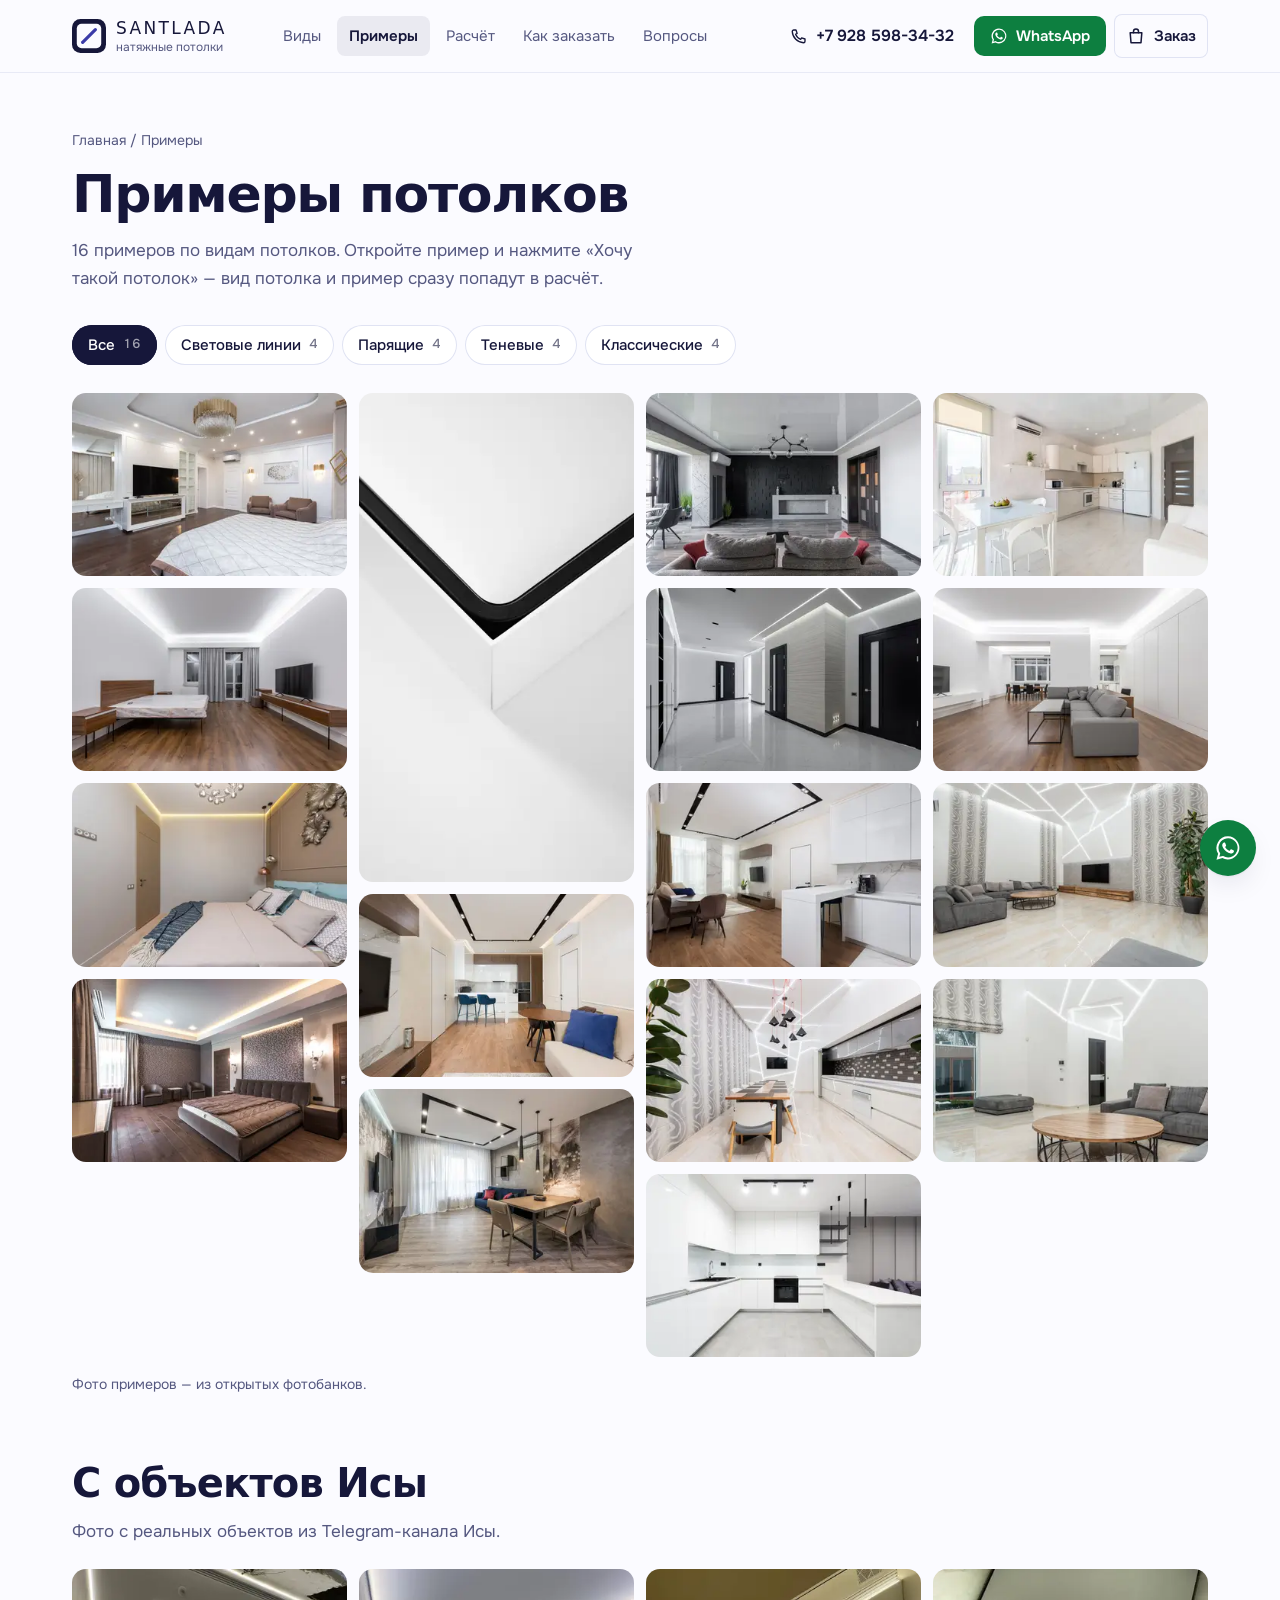
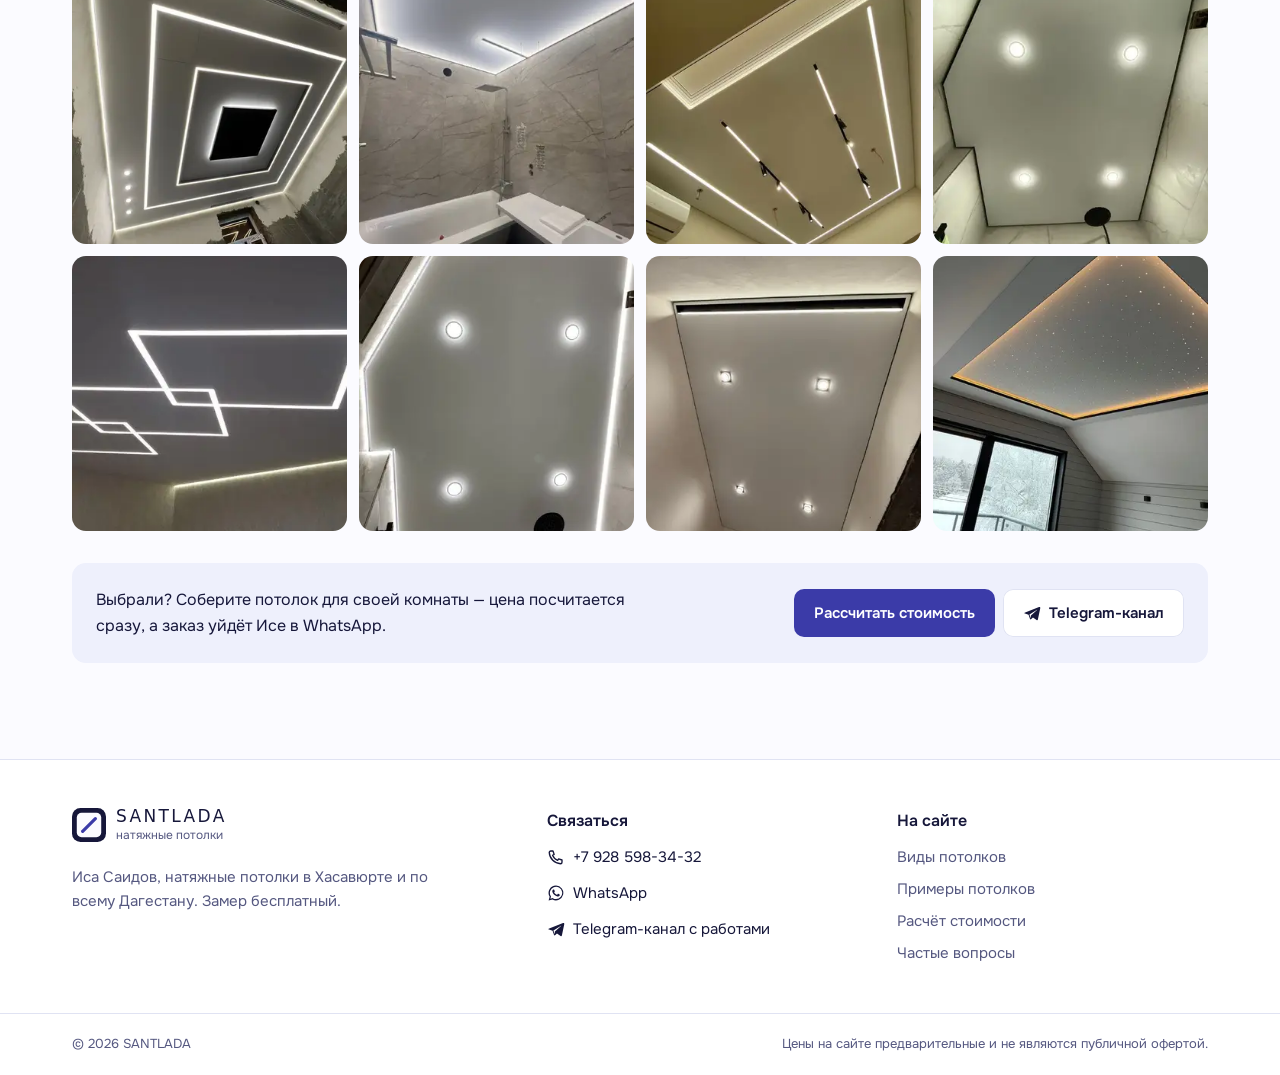
==== commit d70c2618: "Обновление демо: детали из React Bits" ====
--- a/raboty/index.html
+++ b/raboty/index.html
@@ -1,3 +1,3 @@
 <!DOCTYPE html><html lang="ru"><head><meta charset="utf-8"><meta name="viewport" content="width=device-width, initial-scale=1, viewport-fit=cover"><title>Примеры натяжных потолков — Дагестан | SANTLADA</title><meta name="description" content="Примеры натяжных потолков: световые линии, парящие, теневые и классические. Выберите понравившийся вид и рассчитайте стоимость с монтажом."><link rel="canonical" href="https://santlada.ru/raboty/"><meta name="theme-color" content="#fbfbff"><meta name="format-detection" content="telephone=no"><script>
       document.documentElement.classList.add('js');
-    </script><link rel="icon" href="/favicon.svg" type="image/svg+xml"><link rel="icon" href="/favicon-48.png" sizes="48x48" type="image/png"><link rel="apple-touch-icon" href="/apple-touch-icon.png"><link rel="manifest" href="/manifest.webmanifest"><link rel="sitemap" href="/sitemap-index.xml"><link rel="preload" href="/_astro/jost-cyrillic-wght-normal.CjwCQKo9.woff2" as="font" type="font/woff2" crossorigin><link rel="preload" href="/_astro/onest-cyrillic-wght-normal.DayYxulF.woff2" as="font" type="font/woff2" crossorigin><meta property="og:type" content="website"><meta property="og:locale" content="ru_RU"><meta property="og:site_name" content="SANTLADA"><meta property="og:title" content="Примеры натяжных потолков — Дагестан | SANTLADA"><meta property="og:description" content="Примеры натяжных потолков: световые линии, парящие, теневые и классические. Выберите понравившийся вид и рассчитайте стоимость с монтажом."><meta property="og:url" content="https://santlada.ru/raboty/"><meta property="og:image" content="https://santlada.ru/og.jpg"><meta property="og:image:width" content="1200"><meta property="og:image:height" content="630"><meta name="twitter:card" content="summary_large_image"><script type="application/ld+json">{"@context":"https://schema.org","@type":"HomeAndConstructionBusiness","name":"SANTLADA — натяжные потолки","alternateName":"Сантлада","description":"Примеры натяжных потолков: световые линии, парящие, теневые и классические. Выберите понравившийся вид и рассчитайте стоимость с монтажом.","url":"https://santlada.ru","image":"https://santlada.ru/og.jpg","telephone":"+7 928 598-34-32","address":{"@type":"PostalAddress","addressLocality":"Хасавюрт","addressRegion":"Республика Дагестан","addressCountry":"RU"},"areaServed":{"@type":"State","name":"Республика Дагестан"},"sameAs":["https://t.me/SantlaDAl"]}</script><link rel="stylesheet" href="/_astro/Layout.CGpSb20F.css"></head><body class="pb-[calc(4.5rem+env(safe-area-inset-bottom))] lg:pb-0"><a href="#main" class="sr-only z-[60] rounded-md bg-ink px-4 py-2 text-white focus:not-sr-only focus:fixed focus:top-3 focus:left-3">Перейти к содержанию</a><header class="site-header sticky top-0 z-40 border-b border-line/70 bg-ceiling/90 backdrop-blur-md"><div class="container-page flex h-16 items-center gap-3 lg:h-[4.5rem]"><a href="/" class="group inline-flex items-center gap-2.5 rounded-lg" aria-label="SANTLADA — на главную"><svg width="34" height="34" viewBox="0 0 32 32" aria-hidden="true" class="shrink-0"><rect width="32" height="32" rx="8" fill="#16173a"></rect><rect x="4.5" y="4.5" width="23" height="23" rx="4.5" fill="#fbfbff"></rect><path d="M10 22 22 10" stroke="#3b3ba8" stroke-width="3" stroke-linecap="round"></path></svg><span class="flex flex-col leading-none"><span class="font-display text-[1.0625rem] font-medium tracking-[0.14em]">SANTLADA</span><span class="mt-1 text-[0.75rem] text-ink-soft">натяжные потолки</span></span></a><nav class="ml-6 hidden shrink-0 lg:block xl:ml-8" aria-label="Основное меню"><ul class="flex items-center gap-1"><li><a href="/#vidy" class="rounded-lg px-3 py-2 text-[0.9375rem] whitespace-nowrap text-ink-soft transition-colors hover:bg-haze hover:text-ink aria-[current=page]:font-semibold aria-[current=page]:text-ink">Виды</a></li><li><a href="/raboty/" aria-current="page" class="rounded-lg px-3 py-2 text-[0.9375rem] whitespace-nowrap text-ink-soft transition-colors hover:bg-haze hover:text-ink aria-[current=page]:font-semibold aria-[current=page]:text-ink">Примеры</a></li><li><a href="/#calc" class="rounded-lg px-3 py-2 text-[0.9375rem] whitespace-nowrap text-ink-soft transition-colors hover:bg-haze hover:text-ink aria-[current=page]:font-semibold aria-[current=page]:text-ink">Расчёт</a></li><li><a href="/#kak" class="rounded-lg px-3 py-2 text-[0.9375rem] whitespace-nowrap text-ink-soft transition-colors hover:bg-haze hover:text-ink aria-[current=page]:font-semibold aria-[current=page]:text-ink">Как заказать</a></li><li><a href="/#voprosy" class="rounded-lg px-3 py-2 text-[0.9375rem] whitespace-nowrap text-ink-soft transition-colors hover:bg-haze hover:text-ink aria-[current=page]:font-semibold aria-[current=page]:text-ink">Вопросы</a></li></ul></nav><div class="ml-auto flex items-center gap-2"><a href="tel:+79285983432" class="hidden items-center gap-2 rounded-lg px-3 py-2 font-semibold whitespace-nowrap hover:bg-haze xl:inline-flex"><svg width="18" height="18" viewBox="0 0 24 24" fill="none" stroke="currentColor" stroke-width="1.8" stroke-linecap="round" stroke-linejoin="round" aria-hidden="true" focusable="false"><path d="M5 4h3l1.5 4.5-2 1.3a11 11 0 0 0 6.7 6.7l1.3-2L20 16v3a2 2 0 0 1-2 2A16 16 0 0 1 3 6a2 2 0 0 1 2-2Z"></path></svg>+7 928 598-34-32</a><a href="https://wa.me/79285983432?text=%D0%97%D0%B4%D1%80%D0%B0%D0%B2%D1%81%D1%82%D0%B2%D1%83%D0%B9%D1%82%D0%B5!%20%D0%9F%D0%B8%D1%88%D1%83%20%D1%81%20%D1%81%D0%B0%D0%B9%D1%82%D0%B0%20%D0%BF%D0%BE%20%D0%BF%D0%BE%D0%B2%D0%BE%D0%B4%D1%83%20%D0%BD%D0%B0%D1%82%D1%8F%D0%B6%D0%BD%D0%BE%D0%B3%D0%BE%20%D0%BF%D0%BE%D1%82%D0%BE%D0%BB%D0%BA%D0%B0." target="_blank" rel="noopener" class="btn-wa hidden min-h-10 px-4 md:inline-flex lg:hidden xl:inline-flex"><svg width="18" height="18" viewBox="0 0 24 24" fill="currentColor" aria-hidden="true" focusable="false"><path d="M12.04 2a9.9 9.9 0 0 0-8.5 15l-1.4 5 5.1-1.34A9.9 9.9 0 1 0 12.04 2Zm0 18.1a8.2 8.2 0 0 1-4.18-1.15l-.3-.18-3.03.8.81-2.95-.2-.31a8.2 8.2 0 1 1 6.9 3.79Zm4.5-6.14c-.25-.12-1.46-.72-1.69-.8-.23-.08-.39-.12-.56.12-.16.25-.64.8-.78.97-.15.16-.29.18-.54.06a6.7 6.7 0 0 1-1.97-1.22 7.4 7.4 0 0 1-1.37-1.7c-.14-.25-.01-.38.11-.5.11-.11.25-.29.37-.43.13-.15.17-.25.25-.42.08-.16.04-.31-.02-.43-.06-.13-.56-1.34-.76-1.84-.2-.48-.4-.41-.56-.42h-.47a.9.9 0 0 0-.66.31 2.76 2.76 0 0 0-.86 2.06 4.8 4.8 0 0 0 1 2.55c.13.16 1.75 2.67 4.24 3.75.59.25 1.05.4 1.41.52.6.19 1.13.16 1.56.1.47-.07 1.46-.6 1.67-1.18.2-.58.2-1.07.14-1.18-.06-.1-.22-.16-.47-.29Z"></path></svg>WhatsApp</a><style>astro-island,astro-slot,astro-static-slot{display:contents}</style><script>(function(){let e=async e=>{await(await e())()};(self.Astro||(self.Astro={})).load=e,window.dispatchEvent(new Event(`astro:load`))})();</script><script>(function(){function e(t){"@babel/helpers - typeof";return e=typeof Symbol==`function`&&typeof Symbol.iterator==`symbol`?function(e){return typeof e}:function(e){return e&&typeof Symbol==`function`&&e.constructor===Symbol&&e!==Symbol.prototype?`symbol`:typeof e},e(t)}function t(t,n){if(e(t)!=`object`||!t)return t;var r=t[Symbol.toPrimitive];if(r!==void 0){var i=r.call(t,n||`default`);if(e(i)!=`object`)return i;throw TypeError(`@@toPrimitive must return a primitive value.`)}return(n===`string`?String:Number)(t)}function n(n){var r=t(n,`string`);return e(r)==`symbol`?r:r+``}function r(e,t,r){return(t=n(t))in e?Object.defineProperty(e,t,{value:r,enumerable:!0,configurable:!0,writable:!0}):e[t]=r,e}let i=/* @__PURE__ */ new Set([`__proto__`,`constructor`,`prototype`]);{let e={0:e=>a(e),1:e=>n(e),2:e=>new RegExp(e),3:e=>new Date(e),4:e=>new Map(n(e)),5:e=>new Set(n(e)),6:e=>BigInt(e),7:e=>new URL(e),8:e=>new Uint8Array(e),9:e=>new Uint16Array(e),10:e=>new Uint32Array(e),11:e=>1/0*e},t=t=>{let[n,r]=t;return n in e?e[n](r):void 0},n=e=>e.map(t),a=e=>typeof e!=`object`||!e?e:Object.fromEntries(Object.entries(e).map(([e,n])=>[e,t(n)]));class o extends HTMLElement{constructor(...e){super(...e),r(this,`Component`,void 0),r(this,`hydrator`,void 0),r(this,`hydrate`,async()=>{var e;if(!this.hydrator||!this.isConnected)return;let t=(e=this.parentElement)==null?void 0:e.closest(`astro-island[ssr]`);if(t){t.addEventListener(`astro:hydrate`,this.hydrate,{once:!0});return}let n=this.querySelectorAll(`astro-slot`),r={},i=this.querySelectorAll(`template[data-astro-template]`);for(let e of i){let t=e.closest(this.tagName);t!=null&&t.isSameNode(this)&&(r[e.getAttribute(`data-astro-template`)||`default`]=e.innerHTML,e.remove())}for(let e of n){let t=e.closest(this.tagName);t!=null&&t.isSameNode(this)&&(r[e.getAttribute(`name`)||`default`]=e.innerHTML)}let o;try{o=this.hasAttribute(`props`)?a(JSON.parse(this.getAttribute(`props`))):{}}catch(e){let t=this.getAttribute(`component-url`)||`<unknown>`,n=this.getAttribute(`component-export`);throw n&&(t+=` (export ${n})`),console.error(`[hydrate] Error parsing props for component ${t}`,this.getAttribute(`props`),e),e}await this.hydrator(this)(this.Component,o,r,{client:this.getAttribute(`client`)}),this.removeAttribute(`ssr`),this.dispatchEvent(new CustomEvent(`astro:hydrate`))}),r(this,`unmount`,()=>{this.isConnected||this.dispatchEvent(new CustomEvent(`astro:unmount`))})}disconnectedCallback(){document.removeEventListener(`astro:after-swap`,this.unmount),document.addEventListener(`astro:after-swap`,this.unmount,{once:!0})}connectedCallback(){if(!this.hasAttribute(`await-children`)||document.readyState===`interactive`||document.readyState===`complete`)this.childrenConnectedCallback();else{let e=()=>{document.removeEventListener(`DOMContentLoaded`,e),t.disconnect(),this.childrenConnectedCallback()},t=new MutationObserver(()=>{var t;((t=this.lastChild)==null?void 0:t.nodeType)===Node.COMMENT_NODE&&this.lastChild.nodeValue===`astro:end`&&(this.lastChild.remove(),e())});t.observe(this,{childList:!0}),document.addEventListener(`DOMContentLoaded`,e)}}async childrenConnectedCallback(){let e=this.getAttribute(`before-hydration-url`);e&&await import(e),this.start()}getRetryImportUrl(e){let t=new URL(e,document.baseURI);return t.searchParams.set(`astro-retry`,Date.now().toString()),t.toString()}async importWithRetry(e){try{return await import(e)}catch(t){return await new Promise(e=>setTimeout(e,1e3)),import(this.getRetryImportUrl(e))}}handleHydrationError(e){let t=this.getAttribute(`component-url`),n=new CustomEvent(`astro:hydration-error`,{cancelable:!0,bubbles:!0,composed:!0,detail:{error:e,componentUrl:t}});this.dispatchEvent(n)&&console.error(`[astro-island] Error hydrating ${t}`,e)}async start(){let e=JSON.parse(this.getAttribute(`opts`)),t=this.getAttribute(`client`);if(Astro[t]===void 0){window.addEventListener(`astro:${t}`,()=>this.start(),{once:!0});return}try{await Astro[t](async()=>{let e=this.getAttribute(`renderer-url`);try{let[t,{default:n}]=await Promise.all([this.importWithRetry(this.getAttribute(`component-url`)),e?this.importWithRetry(e):Promise.resolve({default:()=>()=>{}})]),r=this.getAttribute(`component-export`)||`default`;if(r.includes(`.`)){this.Component=t;for(let e of r.split(`.`)){if(i.has(e)||!this.Component||typeof this.Component!=`object`&&typeof this.Component!=`function`||!Object.hasOwn(this.Component,e))throw Error(`Invalid component export path: ${r}`);this.Component=this.Component[e]}}else{if(i.has(r))throw Error(`Invalid component export path: ${r}`);this.Component=t[r]}return this.hydrator=n,this.hydrate}catch(e){return this.handleHydrationError(e),()=>{}}},e,this)}catch(e){this.handleHydrationError(e)}}attributeChangedCallback(){this.hydrate()}}r(o,`observedAttributes`,[`props`]),customElements.get(`astro-island`)||customElements.define(`astro-island`,o)}})();</script><astro-island uid="Z1ngESj" prefix="r21" component-url="/_astro/CartButton.DmcjEStH.js" component-export="default" renderer-url="/_astro/client.EoSUrE1U.js" props="{}" ssr client="load" opts="{&quot;name&quot;:&quot;CartButton&quot;,&quot;value&quot;:true}" await-children><button type="button" class="hdr-btn relative inline-flex min-h-11 items-center gap-2 rounded-lg px-3 ring-1 ring-line ring-inset transition-colors hover:bg-haze" aria-label="Заказ пуст"><svg width="20" height="20" viewBox="0 0 24 24" fill="none" stroke="currentColor" stroke-width="1.8" stroke-linecap="round" stroke-linejoin="round" aria-hidden="true" focusable="false"><path d="M5 8h14l-1 12H6L5 8Z"></path><path d="M9 8V6.5a3 3 0 0 1 6 0V8"></path></svg><span class="hidden text-[0.9375rem] font-semibold sm:inline">Заказ</span></button><!--astro:end--></astro-island><button type="button" class="hdr-btn inline-flex size-11 items-center justify-center rounded-lg ring-1 ring-line ring-inset hover:bg-haze lg:hidden" aria-expanded="false" aria-controls="mobile-nav" aria-label="Открыть меню" data-menu-toggle><svg width="22" height="22" viewBox="0 0 24 24" fill="none" stroke="currentColor" stroke-width="1.8" stroke-linecap="round" stroke-linejoin="round" aria-hidden="true" focusable="false"><path d="M4 7h16M4 12h16M4 17h16"></path></svg></button></div></div><nav id="mobile-nav" class="border-t border-line bg-plane lg:hidden" aria-label="Меню" hidden><ul class="container-page grid gap-1 py-3"><li><a href="/#vidy" class="block rounded-lg px-3 py-3 text-[1.0625rem] font-medium hover:bg-haze" data-menu-link>Виды</a></li><li><a href="/raboty/" class="block rounded-lg px-3 py-3 text-[1.0625rem] font-medium hover:bg-haze" data-menu-link>Примеры</a></li><li><a href="/#calc" class="block rounded-lg px-3 py-3 text-[1.0625rem] font-medium hover:bg-haze" data-menu-link>Расчёт</a></li><li><a href="/#kak" class="block rounded-lg px-3 py-3 text-[1.0625rem] font-medium hover:bg-haze" data-menu-link>Как заказать</a></li><li><a href="/#voprosy" class="block rounded-lg px-3 py-3 text-[1.0625rem] font-medium hover:bg-haze" data-menu-link>Вопросы</a></li><li><a href="/#kontakty" class="block rounded-lg px-3 py-3 text-[1.0625rem] font-medium hover:bg-haze" data-menu-link>Контакты</a></li><li class="mt-2 flex flex-wrap gap-2 px-3 pb-2"><a href="tel:+79285983432" class="btn-ghost flex-1"><svg width="18" height="18" viewBox="0 0 24 24" fill="none" stroke="currentColor" stroke-width="1.8" stroke-linecap="round" stroke-linejoin="round" aria-hidden="true" focusable="false"><path d="M5 4h3l1.5 4.5-2 1.3a11 11 0 0 0 6.7 6.7l1.3-2L20 16v3a2 2 0 0 1-2 2A16 16 0 0 1 3 6a2 2 0 0 1 2-2Z"></path></svg>+7 928 598-34-32</a><a href="https://wa.me/79285983432?text=%D0%97%D0%B4%D1%80%D0%B0%D0%B2%D1%81%D1%82%D0%B2%D1%83%D0%B9%D1%82%D0%B5!%20%D0%9F%D0%B8%D1%88%D1%83%20%D1%81%20%D1%81%D0%B0%D0%B9%D1%82%D0%B0%20%D0%BF%D0%BE%20%D0%BF%D0%BE%D0%B2%D0%BE%D0%B4%D1%83%20%D0%BD%D0%B0%D1%82%D1%8F%D0%B6%D0%BD%D0%BE%D0%B3%D0%BE%20%D0%BF%D0%BE%D1%82%D0%BE%D0%BB%D0%BA%D0%B0." target="_blank" rel="noopener" class="btn-wa flex-1"><svg width="18" height="18" viewBox="0 0 24 24" fill="currentColor" aria-hidden="true" focusable="false"><path d="M12.04 2a9.9 9.9 0 0 0-8.5 15l-1.4 5 5.1-1.34A9.9 9.9 0 1 0 12.04 2Zm0 18.1a8.2 8.2 0 0 1-4.18-1.15l-.3-.18-3.03.8.81-2.95-.2-.31a8.2 8.2 0 1 1 6.9 3.79Zm4.5-6.14c-.25-.12-1.46-.72-1.69-.8-.23-.08-.39-.12-.56.12-.16.25-.64.8-.78.97-.15.16-.29.18-.54.06a6.7 6.7 0 0 1-1.97-1.22 7.4 7.4 0 0 1-1.37-1.7c-.14-.25-.01-.38.11-.5.11-.11.25-.29.37-.43.13-.15.17-.25.25-.42.08-.16.04-.31-.02-.43-.06-.13-.56-1.34-.76-1.84-.2-.48-.4-.41-.56-.42h-.47a.9.9 0 0 0-.66.31 2.76 2.76 0 0 0-.86 2.06 4.8 4.8 0 0 0 1 2.55c.13.16 1.75 2.67 4.24 3.75.59.25 1.05.4 1.41.52.6.19 1.13.16 1.56.1.47-.07 1.46-.6 1.67-1.18.2-.58.2-1.07.14-1.18-.06-.1-.22-.16-.47-.29Z"></path></svg>WhatsApp</a></li></ul></nav></header><script type="module">var e=document.querySelector(`.site-header[data-over]`);if(e){let t=()=>e.toggleAttribute(`data-scrolled`,window.scrollY>8);t(),window.addEventListener(`scroll`,t,{passive:!0})}var t=document.querySelector(`[data-menu-toggle]`),n=document.getElementById(`mobile-nav`),r=e=>{t&&n&&(n.hidden=!e,t.setAttribute(`aria-expanded`,String(e)),t.setAttribute(`aria-label`,e?`Закрыть меню`:`Открыть меню`))};t?.addEventListener(`click`,()=>r(n?.hidden??!1)),n?.querySelectorAll(`[data-menu-link]`).forEach(e=>e.addEventListener(`click`,()=>r(!1))),document.addEventListener(`keydown`,e=>{e.key===`Escape`&&n&&!n.hidden&&(r(!1),t?.focus())});</script><main id="main"><section class="container-page pt-10 pb-8 lg:pt-14"><nav aria-label="Навигация" class="text-[0.875rem] text-ink-soft"><a href="/" class="hover:text-ink">Главная</a><span aria-hidden="true"> / </span><span aria-current="page">Примеры</span></nav><h1 class="h-display mt-4 text-[2rem] sm:text-[2.75rem] lg:text-[3.25rem]">Примеры потолков</h1><p class="lead mt-4">16 примеров по видам потолков. Откройте пример и нажмите «Хочу такой потолок» — вид потолка и пример сразу попадут в расчёт.</p></section><section class="container-page pb-8" aria-label="Примеры потолков"><astro-island uid="hI15U" prefix="r14" component-url="/_astro/WorksGallery.CbhId5Kw.js" component-export="default" renderer-url="/_astro/client.EoSUrE1U.js" props="{&quot;works&quot;:[1,[[0,{&quot;id&quot;:[0,&quot;w-bedroom-chandelier&quot;],&quot;file&quot;:[0,&quot;bedroom-chandelier&quot;],&quot;kind&quot;:[0,&quot;photo&quot;],&quot;types&quot;:[1,[[0,&quot;klassika&quot;]]],&quot;caption&quot;:[0,&quot;Классический&quot;],&quot;thumb&quot;:[0,{&quot;src&quot;:[0,&quot;/_astro/bedroom-chandelier.BD7dtMKK_ZYxW4d.webp&quot;],&quot;srcset&quot;:[0,&quot;/_astro/bedroom-chandelier.BD7dtMKK_Z1ITWQD.webp 360w, /_astro/bedroom-chandelier.BD7dtMKK_7lBEf.webp 540w, /_astro/bedroom-chandelier.BD7dtMKK_Z1HY0cE.webp 720w, /_astro/bedroom-chandelier.BD7dtMKK_Z16OABP.webp 1080w&quot;],&quot;width&quot;:[0,1600],&quot;height&quot;:[0,1068]}],&quot;full&quot;:[0,{&quot;src&quot;:[0,&quot;/_astro/bedroom-chandelier.BD7dtMKK_ZM6lDR.webp&quot;],&quot;srcset&quot;:[0,&quot;&quot;],&quot;width&quot;:[0,1600],&quot;height&quot;:[0,1068]}]}],[0,{&quot;id&quot;:[0,&quot;w-bedroom-glow&quot;],&quot;file&quot;:[0,&quot;bedroom-glow&quot;],&quot;kind&quot;:[0,&quot;photo&quot;],&quot;types&quot;:[1,[[0,&quot;paryashchiy&quot;]]],&quot;caption&quot;:[0,&quot;Парящий&quot;],&quot;thumb&quot;:[0,{&quot;src&quot;:[0,&quot;/_astro/bedroom-glow.CdLESjcz_10QdT3.webp&quot;],&quot;srcset&quot;:[0,&quot;/_astro/bedroom-glow.CdLESjcz_2md0c2.webp 360w, /_astro/bedroom-glow.CdLESjcz_Z291ajj.webp 540w, /_astro/bedroom-glow.CdLESjcz_ZriK05.webp 720w, /_astro/bedroom-glow.CdLESjcz_ts4JB.webp 1080w&quot;],&quot;width&quot;:[0,1600],&quot;height&quot;:[0,1068]}],&quot;full&quot;:[0,{&quot;src&quot;:[0,&quot;/_astro/bedroom-glow.CdLESjcz_1R5Myg.webp&quot;],&quot;srcset&quot;:[0,&quot;&quot;],&quot;width&quot;:[0,1600],&quot;height&quot;:[0,1068]}]}],[0,{&quot;id&quot;:[0,&quot;w-bedroom-soft&quot;],&quot;file&quot;:[0,&quot;bedroom-soft&quot;],&quot;kind&quot;:[0,&quot;photo&quot;],&quot;types&quot;:[1,[[0,&quot;paryashchiy&quot;]]],&quot;caption&quot;:[0,&quot;Парящий&quot;],&quot;thumb&quot;:[0,{&quot;src&quot;:[0,&quot;/_astro/bedroom-soft.BwH-Y3nB_1IEl6l.webp&quot;],&quot;srcset&quot;:[0,&quot;/_astro/bedroom-soft.BwH-Y3nB_Z1HwAc6.webp 360w, /_astro/bedroom-soft.BwH-Y3nB_Z18yBSv.webp 540w, /_astro/bedroom-soft.BwH-Y3nB_y8MpI.webp 720w, /_astro/bedroom-soft.BwH-Y3nB_1cgbVT.webp 1080w&quot;],&quot;width&quot;:[0,1600],&quot;height&quot;:[0,1068]}],&quot;full&quot;:[0,{&quot;src&quot;:[0,&quot;/_astro/bedroom-soft.BwH-Y3nB_Z2uie3n.webp&quot;],&quot;srcset&quot;:[0,&quot;&quot;],&quot;width&quot;:[0,1600],&quot;height&quot;:[0,1068]}]}],[0,{&quot;id&quot;:[0,&quot;w-bedroom-warm&quot;],&quot;file&quot;:[0,&quot;bedroom-warm&quot;],&quot;kind&quot;:[0,&quot;photo&quot;],&quot;types&quot;:[1,[[0,&quot;paryashchiy&quot;]]],&quot;caption&quot;:[0,&quot;Парящий&quot;],&quot;thumb&quot;:[0,{&quot;src&quot;:[0,&quot;/_astro/bedroom-warm.ChNYcIAK_Z1A5rc3.webp&quot;],&quot;srcset&quot;:[0,&quot;/_astro/bedroom-warm.ChNYcIAK_t0UJh.webp 360w, /_astro/bedroom-warm.ChNYcIAK_12XT2R.webp 540w, /_astro/bedroom-warm.ChNYcIAK_Z2kuOrP.webp 720w, /_astro/bedroom-warm.ChNYcIAK_Z27tAlu.webp 1080w&quot;],&quot;width&quot;:[0,1600],&quot;height&quot;:[0,1068]}],&quot;full&quot;:[0,{&quot;src&quot;:[0,&quot;/_astro/bedroom-warm.ChNYcIAK_ZIPRwP.webp&quot;],&quot;srcset&quot;:[0,&quot;&quot;],&quot;width&quot;:[0,1600],&quot;height&quot;:[0,1068]}]}],[0,{&quot;id&quot;:[0,&quot;w-corner-profile&quot;],&quot;file&quot;:[0,&quot;corner-profile&quot;],&quot;kind&quot;:[0,&quot;photo&quot;],&quot;types&quot;:[1,[[0,&quot;tenevoy&quot;]]],&quot;caption&quot;:[0,&quot;Теневой&quot;],&quot;thumb&quot;:[0,{&quot;src&quot;:[0,&quot;/_astro/corner-profile.CwxXrz2A_2q0XQB.webp&quot;],&quot;srcset&quot;:[0,&quot;/_astro/corner-profile.CwxXrz2A_1ph19w.webp 360w, /_astro/corner-profile.CwxXrz2A_50Yel.webp 540w, /_astro/corner-profile.CwxXrz2A_Z1cPSxX.webp 720w, /_astro/corner-profile.CwxXrz2A_cQ04F.webp 1080w&quot;],&quot;width&quot;:[0,1200],&quot;height&quot;:[0,2133]}],&quot;full&quot;:[0,{&quot;src&quot;:[0,&quot;/_astro/corner-profile.CwxXrz2A_1AgzL2.webp&quot;],&quot;srcset&quot;:[0,&quot;&quot;],&quot;width&quot;:[0,1200],&quot;height&quot;:[0,2133]}]}],[0,{&quot;id&quot;:[0,&quot;w-corridor-frame&quot;],&quot;file&quot;:[0,&quot;corridor-frame&quot;],&quot;kind&quot;:[0,&quot;photo&quot;],&quot;types&quot;:[1,[[0,&quot;tenevoy&quot;]]],&quot;caption&quot;:[0,&quot;Теневой&quot;],&quot;thumb&quot;:[0,{&quot;src&quot;:[0,&quot;/_astro/corridor-frame.CmdQ4Imw_MFFGO.webp&quot;],&quot;srcset&quot;:[0,&quot;/_astro/corridor-frame.CmdQ4Imw_8ldmJ.webp 360w, /_astro/corridor-frame.CmdQ4Imw_24nT9h.webp 540w, /_astro/corridor-frame.CmdQ4Imw_Z1dfOaJ.webp 720w, /_astro/corridor-frame.CmdQ4Imw_ZOK8qR.webp 1080w&quot;],&quot;width&quot;:[0,1600],&quot;height&quot;:[0,1068]}],&quot;full&quot;:[0,{&quot;src&quot;:[0,&quot;/_astro/corridor-frame.CmdQ4Imw_Z23HnK.webp&quot;],&quot;srcset&quot;:[0,&quot;&quot;],&quot;width&quot;:[0,1600],&quot;height&quot;:[0,1068]}]}],[0,{&quot;id&quot;:[0,&quot;w-frame-spots&quot;],&quot;file&quot;:[0,&quot;frame-spots&quot;],&quot;kind&quot;:[0,&quot;photo&quot;],&quot;types&quot;:[1,[[0,&quot;tenevoy&quot;]]],&quot;caption&quot;:[0,&quot;Теневой&quot;],&quot;thumb&quot;:[0,{&quot;src&quot;:[0,&quot;/_astro/frame-spots.CRWTMb8D_Z1dQn9S.webp&quot;],&quot;srcset&quot;:[0,&quot;/_astro/frame-spots.CRWTMb8D_ZC4YkU.webp 360w, /_astro/frame-spots.CRWTMb8D_Z251I8D.webp 540w, /_astro/frame-spots.CRWTMb8D_1JrlnI.webp 720w, /_astro/frame-spots.CRWTMb8D_Z1cgxm5.webp 1080w&quot;],&quot;width&quot;:[0,1600],&quot;height&quot;:[0,1071]}],&quot;full&quot;:[0,{&quot;src&quot;:[0,&quot;/_astro/frame-spots.CRWTMb8D_KT6VX.webp&quot;],&quot;srcset&quot;:[0,&quot;&quot;],&quot;width&quot;:[0,1600],&quot;height&quot;:[0,1071]}]}],[0,{&quot;id&quot;:[0,&quot;w-glossy-chandelier&quot;],&quot;file&quot;:[0,&quot;glossy-chandelier&quot;],&quot;kind&quot;:[0,&quot;photo&quot;],&quot;types&quot;:[1,[[0,&quot;klassika&quot;]]],&quot;caption&quot;:[0,&quot;Классический&quot;],&quot;thumb&quot;:[0,{&quot;src&quot;:[0,&quot;/_astro/glossy-chandelier.BR9Q7ry8_Z1hLmQg.webp&quot;],&quot;srcset&quot;:[0,&quot;/_astro/glossy-chandelier.BR9Q7ry8_Z19lD3r.webp 360w, /_astro/glossy-chandelier.BR9Q7ry8_RlV7F.webp 540w, /_astro/glossy-chandelier.BR9Q7ry8_Z1XnMaY.webp 720w, /_astro/glossy-chandelier.BR9Q7ry8_Z1RY5lq.webp 1080w&quot;],&quot;width&quot;:[0,1600],&quot;height&quot;:[0,1068]}],&quot;full&quot;:[0,{&quot;src&quot;:[0,&quot;/_astro/glossy-chandelier.BR9Q7ry8_1OJyRV.webp&quot;],&quot;srcset&quot;:[0,&quot;&quot;],&quot;width&quot;:[0,1600],&quot;height&quot;:[0,1068]}]}],[0,{&quot;id&quot;:[0,&quot;w-hall-lines&quot;],&quot;file&quot;:[0,&quot;hall-lines&quot;],&quot;kind&quot;:[0,&quot;photo&quot;],&quot;types&quot;:[1,[[0,&quot;linii&quot;]]],&quot;caption&quot;:[0,&quot;Световые линии&quot;],&quot;thumb&quot;:[0,{&quot;src&quot;:[0,&quot;/_astro/hall-lines.DK6pn7tu_ZM5vJp.webp&quot;],&quot;srcset&quot;:[0,&quot;/_astro/hall-lines.DK6pn7tu_mhbGR.webp 360w, /_astro/hall-lines.DK6pn7tu_Z19EmFt.webp 540w, /_astro/hall-lines.DK6pn7tu_qTyfY.webp 720w, /_astro/hall-lines.DK6pn7tu_SOHQe.webp 1080w&quot;],&quot;width&quot;:[0,1600],&quot;height&quot;:[0,1068]}],&quot;full&quot;:[0,{&quot;src&quot;:[0,&quot;/_astro/hall-lines.DK6pn7tu_Zy9wrP.webp&quot;],&quot;srcset&quot;:[0,&quot;&quot;],&quot;width&quot;:[0,1600],&quot;height&quot;:[0,1068]}]}],[0,{&quot;id&quot;:[0,&quot;w-kitchen-frame&quot;],&quot;file&quot;:[0,&quot;kitchen-frame&quot;],&quot;kind&quot;:[0,&quot;photo&quot;],&quot;types&quot;:[1,[[0,&quot;tenevoy&quot;]]],&quot;caption&quot;:[0,&quot;Теневой&quot;],&quot;thumb&quot;:[0,{&quot;src&quot;:[0,&quot;/_astro/kitchen-frame.BQzeMsdB_Z2qBzYO.webp&quot;],&quot;srcset&quot;:[0,&quot;/_astro/kitchen-frame.BQzeMsdB_2qcfnx.webp 360w, /_astro/kitchen-frame.BQzeMsdB_Z86JJm.webp 540w, /_astro/kitchen-frame.BQzeMsdB_1It6wW.webp 720w, /_astro/kitchen-frame.BQzeMsdB_ZBGM15.webp 1080w&quot;],&quot;width&quot;:[0,1600],&quot;height&quot;:[0,1068]}],&quot;full&quot;:[0,{&quot;src&quot;:[0,&quot;/_astro/kitchen-frame.BQzeMsdB_Z1jcGDS.webp&quot;],&quot;srcset&quot;:[0,&quot;&quot;],&quot;width&quot;:[0,1600],&quot;height&quot;:[0,1068]}]}],[0,{&quot;id&quot;:[0,&quot;w-kitchen-lines&quot;],&quot;file&quot;:[0,&quot;kitchen-lines&quot;],&quot;kind&quot;:[0,&quot;photo&quot;],&quot;types&quot;:[1,[[0,&quot;linii&quot;]]],&quot;caption&quot;:[0,&quot;Световые линии&quot;],&quot;thumb&quot;:[0,{&quot;src&quot;:[0,&quot;/_astro/kitchen-lines.ujT10B_f_1GJX6C.webp&quot;],&quot;srcset&quot;:[0,&quot;/_astro/kitchen-lines.ujT10B_f_ZdKNll.webp 360w, /_astro/kitchen-lines.ujT10B_f_2i7kkG.webp 540w, /_astro/kitchen-lines.ujT10B_f_ZUtWbV.webp 720w, /_astro/kitchen-lines.ujT10B_f_Z1ywmIz.webp 1080w&quot;],&quot;width&quot;:[0,1600],&quot;height&quot;:[0,1068]}],&quot;full&quot;:[0,{&quot;src&quot;:[0,&quot;/_astro/kitchen-lines.ujT10B_f_Z2g2hmn.webp&quot;],&quot;srcset&quot;:[0,&quot;&quot;],&quot;width&quot;:[0,1600],&quot;height&quot;:[0,1068]}]}],[0,{&quot;id&quot;:[0,&quot;w-kitchen-track&quot;],&quot;file&quot;:[0,&quot;kitchen-track&quot;],&quot;kind&quot;:[0,&quot;photo&quot;],&quot;types&quot;:[1,[[0,&quot;klassika&quot;]]],&quot;caption&quot;:[0,&quot;Классический&quot;],&quot;thumb&quot;:[0,{&quot;src&quot;:[0,&quot;/_astro/kitchen-track.C68pwaIj_Z1T1rEI.webp&quot;],&quot;srcset&quot;:[0,&quot;/_astro/kitchen-track.C68pwaIj_jahQr.webp 360w, /_astro/kitchen-track.C68pwaIj_Z2f8Hgs.webp 540w, /_astro/kitchen-track.C68pwaIj_ZnxPY9.webp 720w, /_astro/kitchen-track.C68pwaIj_Z56DFY.webp 1080w&quot;],&quot;width&quot;:[0,1600],&quot;height&quot;:[0,1068]}],&quot;full&quot;:[0,{&quot;src&quot;:[0,&quot;/_astro/kitchen-track.C68pwaIj_ZLByjM.webp&quot;],&quot;srcset&quot;:[0,&quot;&quot;],&quot;width&quot;:[0,1600],&quot;height&quot;:[0,1068]}]}],[0,{&quot;id&quot;:[0,&quot;w-kitchen-white&quot;],&quot;file&quot;:[0,&quot;kitchen-white&quot;],&quot;kind&quot;:[0,&quot;photo&quot;],&quot;types&quot;:[1,[[0,&quot;klassika&quot;]]],&quot;caption&quot;:[0,&quot;Классический&quot;],&quot;thumb&quot;:[0,{&quot;src&quot;:[0,&quot;/_astro/kitchen-white.B95hMnq5_2i8kNg.webp&quot;],&quot;srcset&quot;:[0,&quot;/_astro/kitchen-white.B95hMnq5_Z1vDln1.webp 360w, /_astro/kitchen-white.B95hMnq5_10eMj1.webp 540w, /_astro/kitchen-white.B95hMnq5_Z2dmudB.webp 720w, /_astro/kitchen-white.B95hMnq5_ZX901V.webp 1080w&quot;],&quot;width&quot;:[0,1600],&quot;height&quot;:[0,1068]}],&quot;full&quot;:[0,{&quot;src&quot;:[0,&quot;/_astro/kitchen-white.B95hMnq5_Z1EDTEJ.webp&quot;],&quot;srcset&quot;:[0,&quot;&quot;],&quot;width&quot;:[0,1600],&quot;height&quot;:[0,1068]}]}],[0,{&quot;id&quot;:[0,&quot;w-living-glow&quot;],&quot;file&quot;:[0,&quot;living-glow&quot;],&quot;kind&quot;:[0,&quot;photo&quot;],&quot;types&quot;:[1,[[0,&quot;paryashchiy&quot;]]],&quot;caption&quot;:[0,&quot;Парящий&quot;],&quot;thumb&quot;:[0,{&quot;src&quot;:[0,&quot;/_astro/living-glow.CSSnMJ6l_ZlY65x.webp&quot;],&quot;srcset&quot;:[0,&quot;/_astro/living-glow.CSSnMJ6l_1nF3yg.webp 360w, /_astro/living-glow.CSSnMJ6l_Z4gFes.webp 540w, /_astro/living-glow.CSSnMJ6l_Z1jYJw2.webp 720w, /_astro/living-glow.CSSnMJ6l_ZX0f9l.webp 1080w&quot;],&quot;width&quot;:[0,1600],&quot;height&quot;:[0,1068]}],&quot;full&quot;:[0,{&quot;src&quot;:[0,&quot;/_astro/living-glow.CSSnMJ6l_1CLo1j.webp&quot;],&quot;srcset&quot;:[0,&quot;&quot;],&quot;width&quot;:[0,1600],&quot;height&quot;:[0,1068]}]}],[0,{&quot;id&quot;:[0,&quot;w-living-lines&quot;],&quot;file&quot;:[0,&quot;living-lines&quot;],&quot;kind&quot;:[0,&quot;photo&quot;],&quot;types&quot;:[1,[[0,&quot;linii&quot;]]],&quot;caption&quot;:[0,&quot;Световые линии&quot;],&quot;thumb&quot;:[0,{&quot;src&quot;:[0,&quot;/_astro/living-lines.C9lYClss_Z1ylxmA.webp&quot;],&quot;srcset&quot;:[0,&quot;/_astro/living-lines.C9lYClss_ZkWBm9.webp 360w, /_astro/living-lines.C9lYClss_e0lVr.webp 540w, /_astro/living-lines.C9lYClss_1UHLfF.webp 720w, /_astro/living-lines.C9lYClss_Z25JGw2.webp 1080w&quot;],&quot;width&quot;:[0,1600],&quot;height&quot;:[0,1068]}],&quot;full&quot;:[0,{&quot;src&quot;:[0,&quot;/_astro/living-lines.C9lYClss_ZH6XHn.webp&quot;],&quot;srcset&quot;:[0,&quot;&quot;],&quot;width&quot;:[0,1600],&quot;height&quot;:[0,1068]}]}],[0,{&quot;id&quot;:[0,&quot;w-lounge-lines&quot;],&quot;file&quot;:[0,&quot;lounge-lines&quot;],&quot;kind&quot;:[0,&quot;photo&quot;],&quot;types&quot;:[1,[[0,&quot;linii&quot;]]],&quot;caption&quot;:[0,&quot;Световые линии&quot;],&quot;thumb&quot;:[0,{&quot;src&quot;:[0,&quot;/_astro/lounge-lines.DIIqKpv1_J0V87.webp&quot;],&quot;srcset&quot;:[0,&quot;/_astro/lounge-lines.DIIqKpv1_Z1JtUFy.webp 360w, /_astro/lounge-lines.DIIqKpv1_Z1avWmX.webp 540w, /_astro/lounge-lines.DIIqKpv1_wbrVg.webp 720w, /_astro/lounge-lines.DIIqKpv1_cBLXF.webp 1080w&quot;],&quot;width&quot;:[0,1600],&quot;height&quot;:[0,1068]}],&quot;full&quot;:[0,{&quot;src&quot;:[0,&quot;/_astro/lounge-lines.DIIqKpv1_1AfuMk.webp&quot;],&quot;srcset&quot;:[0,&quot;&quot;],&quot;width&quot;:[0,1600],&quot;height&quot;:[0,1068]}]}]]],&quot;syncUrl&quot;:[0,true]}" ssr client="load" opts="{&quot;name&quot;:&quot;WorksGallery&quot;,&quot;value&quot;:true}" await-children><div><div class="-mx-4 mb-6 overflow-x-auto px-4 pb-1 sm:mx-0 sm:px-0" role="group" aria-label="Фильтр по виду потолка"><div class="flex w-max gap-2 sm:w-auto sm:flex-wrap"><button type="button" class="chip whitespace-nowrap" aria-pressed="true">Все<span class="text-[0.8125rem] tabular-nums opacity-60">16</span></button><button type="button" class="chip whitespace-nowrap" aria-pressed="false">Световые линии<span class="text-[0.8125rem] tabular-nums opacity-60">4</span></button><button type="button" class="chip whitespace-nowrap" aria-pressed="false">Парящие<span class="text-[0.8125rem] tabular-nums opacity-60">4</span></button><button type="button" class="chip whitespace-nowrap" aria-pressed="false">Теневые<span class="text-[0.8125rem] tabular-nums opacity-60">4</span></button><button type="button" class="chip whitespace-nowrap" aria-pressed="false">Классические<span class="text-[0.8125rem] tabular-nums opacity-60">4</span></button></div></div><ul class="columns-2 gap-3 sm:columns-3 lg:columns-4 [&amp;&gt;li]:mb-3"><li id="w-bedroom-chandelier" class="break-inside-avoid "><figure class="group relative overflow-hidden rounded-[var(--radius-card)] bg-haze"><button type="button" class="block w-full text-left" aria-label="Открыть: Классический"><img src="/_astro/bedroom-chandelier.BD7dtMKK_ZYxW4d.webp" srcSet="/_astro/bedroom-chandelier.BD7dtMKK_Z1ITWQD.webp 360w, /_astro/bedroom-chandelier.BD7dtMKK_7lBEf.webp 540w, /_astro/bedroom-chandelier.BD7dtMKK_Z1HY0cE.webp 720w, /_astro/bedroom-chandelier.BD7dtMKK_Z16OABP.webp 1080w" sizes="(min-width: 1024px) 280px, (min-width: 640px) 33vw, 50vw" width="1600" height="1068" alt="Классический" loading="lazy" decoding="async" class="block h-auto w-full"/></button><figcaption class="pointer-events-none absolute inset-x-0 bottom-0 hidden bg-gradient-to-t from-ink/80 via-ink/40 to-transparent p-3 pt-12 text-[0.875rem] leading-snug text-white [@media(hover:hover)]:block [@media(hover:hover)]:opacity-0 [@media(hover:hover)]:transition-opacity group-hover:opacity-100 group-focus-within:opacity-100">Классический</figcaption><button type="button" class="absolute top-2.5 right-2.5 hidden items-center gap-1.5 rounded-full bg-white px-3 py-1.5 text-[0.8125rem] font-semibold text-ink opacity-0 shadow-[var(--shadow-float)] transition-opacity group-hover:opacity-100 focus-visible:opacity-100 [@media(hover:hover)]:inline-flex"><svg width="14" height="14" viewBox="0 0 24 24" fill="none" stroke="currentColor" stroke-width="1.8" stroke-linecap="round" stroke-linejoin="round" aria-hidden="true" focusable="false"><path d="M12 20s-7-4.4-7-10a4 4 0 0 1 7-2.6A4 4 0 0 1 19 10c0 5.6-7 10-7 10Z"></path></svg>Хочу такой</button></figure></li><li id="w-bedroom-glow" class="break-inside-avoid "><figure class="group relative overflow-hidden rounded-[var(--radius-card)] bg-haze"><button type="button" class="block w-full text-left" aria-label="Открыть: Парящий"><img src="/_astro/bedroom-glow.CdLESjcz_10QdT3.webp" srcSet="/_astro/bedroom-glow.CdLESjcz_2md0c2.webp 360w, /_astro/bedroom-glow.CdLESjcz_Z291ajj.webp 540w, /_astro/bedroom-glow.CdLESjcz_ZriK05.webp 720w, /_astro/bedroom-glow.CdLESjcz_ts4JB.webp 1080w" sizes="(min-width: 1024px) 280px, (min-width: 640px) 33vw, 50vw" width="1600" height="1068" alt="Парящий" loading="lazy" decoding="async" class="block h-auto w-full"/></button><figcaption class="pointer-events-none absolute inset-x-0 bottom-0 hidden bg-gradient-to-t from-ink/80 via-ink/40 to-transparent p-3 pt-12 text-[0.875rem] leading-snug text-white [@media(hover:hover)]:block [@media(hover:hover)]:opacity-0 [@media(hover:hover)]:transition-opacity group-hover:opacity-100 group-focus-within:opacity-100">Парящий</figcaption><button type="button" class="absolute top-2.5 right-2.5 hidden items-center gap-1.5 rounded-full bg-white px-3 py-1.5 text-[0.8125rem] font-semibold text-ink opacity-0 shadow-[var(--shadow-float)] transition-opacity group-hover:opacity-100 focus-visible:opacity-100 [@media(hover:hover)]:inline-flex"><svg width="14" height="14" viewBox="0 0 24 24" fill="none" stroke="currentColor" stroke-width="1.8" stroke-linecap="round" stroke-linejoin="round" aria-hidden="true" focusable="false"><path d="M12 20s-7-4.4-7-10a4 4 0 0 1 7-2.6A4 4 0 0 1 19 10c0 5.6-7 10-7 10Z"></path></svg>Хочу такой</button></figure></li><li id="w-bedroom-soft" class="break-inside-avoid "><figure class="group relative overflow-hidden rounded-[var(--radius-card)] bg-haze"><button type="button" class="block w-full text-left" aria-label="Открыть: Парящий"><img src="/_astro/bedroom-soft.BwH-Y3nB_1IEl6l.webp" srcSet="/_astro/bedroom-soft.BwH-Y3nB_Z1HwAc6.webp 360w, /_astro/bedroom-soft.BwH-Y3nB_Z18yBSv.webp 540w, /_astro/bedroom-soft.BwH-Y3nB_y8MpI.webp 720w, /_astro/bedroom-soft.BwH-Y3nB_1cgbVT.webp 1080w" sizes="(min-width: 1024px) 280px, (min-width: 640px) 33vw, 50vw" width="1600" height="1068" alt="Парящий" loading="lazy" decoding="async" class="block h-auto w-full"/></button><figcaption class="pointer-events-none absolute inset-x-0 bottom-0 hidden bg-gradient-to-t from-ink/80 via-ink/40 to-transparent p-3 pt-12 text-[0.875rem] leading-snug text-white [@media(hover:hover)]:block [@media(hover:hover)]:opacity-0 [@media(hover:hover)]:transition-opacity group-hover:opacity-100 group-focus-within:opacity-100">Парящий</figcaption><button type="button" class="absolute top-2.5 right-2.5 hidden items-center gap-1.5 rounded-full bg-white px-3 py-1.5 text-[0.8125rem] font-semibold text-ink opacity-0 shadow-[var(--shadow-float)] transition-opacity group-hover:opacity-100 focus-visible:opacity-100 [@media(hover:hover)]:inline-flex"><svg width="14" height="14" viewBox="0 0 24 24" fill="none" stroke="currentColor" stroke-width="1.8" stroke-linecap="round" stroke-linejoin="round" aria-hidden="true" focusable="false"><path d="M12 20s-7-4.4-7-10a4 4 0 0 1 7-2.6A4 4 0 0 1 19 10c0 5.6-7 10-7 10Z"></path></svg>Хочу такой</button></figure></li><li id="w-bedroom-warm" class="break-inside-avoid "><figure class="group relative overflow-hidden rounded-[var(--radius-card)] bg-haze"><button type="button" class="block w-full text-left" aria-label="Открыть: Парящий"><img src="/_astro/bedroom-warm.ChNYcIAK_Z1A5rc3.webp" srcSet="/_astro/bedroom-warm.ChNYcIAK_t0UJh.webp 360w, /_astro/bedroom-warm.ChNYcIAK_12XT2R.webp 540w, /_astro/bedroom-warm.ChNYcIAK_Z2kuOrP.webp 720w, /_astro/bedroom-warm.ChNYcIAK_Z27tAlu.webp 1080w" sizes="(min-width: 1024px) 280px, (min-width: 640px) 33vw, 50vw" width="1600" height="1068" alt="Парящий" loading="lazy" decoding="async" class="block h-auto w-full"/></button><figcaption class="pointer-events-none absolute inset-x-0 bottom-0 hidden bg-gradient-to-t from-ink/80 via-ink/40 to-transparent p-3 pt-12 text-[0.875rem] leading-snug text-white [@media(hover:hover)]:block [@media(hover:hover)]:opacity-0 [@media(hover:hover)]:transition-opacity group-hover:opacity-100 group-focus-within:opacity-100">Парящий</figcaption><button type="button" class="absolute top-2.5 right-2.5 hidden items-center gap-1.5 rounded-full bg-white px-3 py-1.5 text-[0.8125rem] font-semibold text-ink opacity-0 shadow-[var(--shadow-float)] transition-opacity group-hover:opacity-100 focus-visible:opacity-100 [@media(hover:hover)]:inline-flex"><svg width="14" height="14" viewBox="0 0 24 24" fill="none" stroke="currentColor" stroke-width="1.8" stroke-linecap="round" stroke-linejoin="round" aria-hidden="true" focusable="false"><path d="M12 20s-7-4.4-7-10a4 4 0 0 1 7-2.6A4 4 0 0 1 19 10c0 5.6-7 10-7 10Z"></path></svg>Хочу такой</button></figure></li><li id="w-corner-profile" class="break-inside-avoid "><figure class="group relative overflow-hidden rounded-[var(--radius-card)] bg-haze"><button type="button" class="block w-full text-left" aria-label="Открыть: Теневой"><img src="/_astro/corner-profile.CwxXrz2A_2q0XQB.webp" srcSet="/_astro/corner-profile.CwxXrz2A_1ph19w.webp 360w, /_astro/corner-profile.CwxXrz2A_50Yel.webp 540w, /_astro/corner-profile.CwxXrz2A_Z1cPSxX.webp 720w, /_astro/corner-profile.CwxXrz2A_cQ04F.webp 1080w" sizes="(min-width: 1024px) 280px, (min-width: 640px) 33vw, 50vw" width="1200" height="2133" alt="Теневой" loading="lazy" decoding="async" class="block h-auto w-full"/></button><figcaption class="pointer-events-none absolute inset-x-0 bottom-0 hidden bg-gradient-to-t from-ink/80 via-ink/40 to-transparent p-3 pt-12 text-[0.875rem] leading-snug text-white [@media(hover:hover)]:block [@media(hover:hover)]:opacity-0 [@media(hover:hover)]:transition-opacity group-hover:opacity-100 group-focus-within:opacity-100">Теневой</figcaption><button type="button" class="absolute top-2.5 right-2.5 hidden items-center gap-1.5 rounded-full bg-white px-3 py-1.5 text-[0.8125rem] font-semibold text-ink opacity-0 shadow-[var(--shadow-float)] transition-opacity group-hover:opacity-100 focus-visible:opacity-100 [@media(hover:hover)]:inline-flex"><svg width="14" height="14" viewBox="0 0 24 24" fill="none" stroke="currentColor" stroke-width="1.8" stroke-linecap="round" stroke-linejoin="round" aria-hidden="true" focusable="false"><path d="M12 20s-7-4.4-7-10a4 4 0 0 1 7-2.6A4 4 0 0 1 19 10c0 5.6-7 10-7 10Z"></path></svg>Хочу такой</button></figure></li><li id="w-corridor-frame" class="break-inside-avoid "><figure class="group relative overflow-hidden rounded-[var(--radius-card)] bg-haze"><button type="button" class="block w-full text-left" aria-label="Открыть: Теневой"><img src="/_astro/corridor-frame.CmdQ4Imw_MFFGO.webp" srcSet="/_astro/corridor-frame.CmdQ4Imw_8ldmJ.webp 360w, /_astro/corridor-frame.CmdQ4Imw_24nT9h.webp 540w, /_astro/corridor-frame.CmdQ4Imw_Z1dfOaJ.webp 720w, /_astro/corridor-frame.CmdQ4Imw_ZOK8qR.webp 1080w" sizes="(min-width: 1024px) 280px, (min-width: 640px) 33vw, 50vw" width="1600" height="1068" alt="Теневой" loading="lazy" decoding="async" class="block h-auto w-full"/></button><figcaption class="pointer-events-none absolute inset-x-0 bottom-0 hidden bg-gradient-to-t from-ink/80 via-ink/40 to-transparent p-3 pt-12 text-[0.875rem] leading-snug text-white [@media(hover:hover)]:block [@media(hover:hover)]:opacity-0 [@media(hover:hover)]:transition-opacity group-hover:opacity-100 group-focus-within:opacity-100">Теневой</figcaption><button type="button" class="absolute top-2.5 right-2.5 hidden items-center gap-1.5 rounded-full bg-white px-3 py-1.5 text-[0.8125rem] font-semibold text-ink opacity-0 shadow-[var(--shadow-float)] transition-opacity group-hover:opacity-100 focus-visible:opacity-100 [@media(hover:hover)]:inline-flex"><svg width="14" height="14" viewBox="0 0 24 24" fill="none" stroke="currentColor" stroke-width="1.8" stroke-linecap="round" stroke-linejoin="round" aria-hidden="true" focusable="false"><path d="M12 20s-7-4.4-7-10a4 4 0 0 1 7-2.6A4 4 0 0 1 19 10c0 5.6-7 10-7 10Z"></path></svg>Хочу такой</button></figure></li><li id="w-frame-spots" class="break-inside-avoid "><figure class="group relative overflow-hidden rounded-[var(--radius-card)] bg-haze"><button type="button" class="block w-full text-left" aria-label="Открыть: Теневой"><img src="/_astro/frame-spots.CRWTMb8D_Z1dQn9S.webp" srcSet="/_astro/frame-spots.CRWTMb8D_ZC4YkU.webp 360w, /_astro/frame-spots.CRWTMb8D_Z251I8D.webp 540w, /_astro/frame-spots.CRWTMb8D_1JrlnI.webp 720w, /_astro/frame-spots.CRWTMb8D_Z1cgxm5.webp 1080w" sizes="(min-width: 1024px) 280px, (min-width: 640px) 33vw, 50vw" width="1600" height="1071" alt="Теневой" loading="lazy" decoding="async" class="block h-auto w-full"/></button><figcaption class="pointer-events-none absolute inset-x-0 bottom-0 hidden bg-gradient-to-t from-ink/80 via-ink/40 to-transparent p-3 pt-12 text-[0.875rem] leading-snug text-white [@media(hover:hover)]:block [@media(hover:hover)]:opacity-0 [@media(hover:hover)]:transition-opacity group-hover:opacity-100 group-focus-within:opacity-100">Теневой</figcaption><button type="button" class="absolute top-2.5 right-2.5 hidden items-center gap-1.5 rounded-full bg-white px-3 py-1.5 text-[0.8125rem] font-semibold text-ink opacity-0 shadow-[var(--shadow-float)] transition-opacity group-hover:opacity-100 focus-visible:opacity-100 [@media(hover:hover)]:inline-flex"><svg width="14" height="14" viewBox="0 0 24 24" fill="none" stroke="currentColor" stroke-width="1.8" stroke-linecap="round" stroke-linejoin="round" aria-hidden="true" focusable="false"><path d="M12 20s-7-4.4-7-10a4 4 0 0 1 7-2.6A4 4 0 0 1 19 10c0 5.6-7 10-7 10Z"></path></svg>Хочу такой</button></figure></li><li id="w-glossy-chandelier" class="break-inside-avoid "><figure class="group relative overflow-hidden rounded-[var(--radius-card)] bg-haze"><button type="button" class="block w-full text-left" aria-label="Открыть: Классический"><img src="/_astro/glossy-chandelier.BR9Q7ry8_Z1hLmQg.webp" srcSet="/_astro/glossy-chandelier.BR9Q7ry8_Z19lD3r.webp 360w, /_astro/glossy-chandelier.BR9Q7ry8_RlV7F.webp 540w, /_astro/glossy-chandelier.BR9Q7ry8_Z1XnMaY.webp 720w, /_astro/glossy-chandelier.BR9Q7ry8_Z1RY5lq.webp 1080w" sizes="(min-width: 1024px) 280px, (min-width: 640px) 33vw, 50vw" width="1600" height="1068" alt="Классический" loading="lazy" decoding="async" class="block h-auto w-full"/></button><figcaption class="pointer-events-none absolute inset-x-0 bottom-0 hidden bg-gradient-to-t from-ink/80 via-ink/40 to-transparent p-3 pt-12 text-[0.875rem] leading-snug text-white [@media(hover:hover)]:block [@media(hover:hover)]:opacity-0 [@media(hover:hover)]:transition-opacity group-hover:opacity-100 group-focus-within:opacity-100">Классический</figcaption><button type="button" class="absolute top-2.5 right-2.5 hidden items-center gap-1.5 rounded-full bg-white px-3 py-1.5 text-[0.8125rem] font-semibold text-ink opacity-0 shadow-[var(--shadow-float)] transition-opacity group-hover:opacity-100 focus-visible:opacity-100 [@media(hover:hover)]:inline-flex"><svg width="14" height="14" viewBox="0 0 24 24" fill="none" stroke="currentColor" stroke-width="1.8" stroke-linecap="round" stroke-linejoin="round" aria-hidden="true" focusable="false"><path d="M12 20s-7-4.4-7-10a4 4 0 0 1 7-2.6A4 4 0 0 1 19 10c0 5.6-7 10-7 10Z"></path></svg>Хочу такой</button></figure></li><li id="w-hall-lines" class="break-inside-avoid "><figure class="group relative overflow-hidden rounded-[var(--radius-card)] bg-haze"><button type="button" class="block w-full text-left" aria-label="Открыть: Световые линии"><img src="/_astro/hall-lines.DK6pn7tu_ZM5vJp.webp" srcSet="/_astro/hall-lines.DK6pn7tu_mhbGR.webp 360w, /_astro/hall-lines.DK6pn7tu_Z19EmFt.webp 540w, /_astro/hall-lines.DK6pn7tu_qTyfY.webp 720w, /_astro/hall-lines.DK6pn7tu_SOHQe.webp 1080w" sizes="(min-width: 1024px) 280px, (min-width: 640px) 33vw, 50vw" width="1600" height="1068" alt="Световые линии" loading="lazy" decoding="async" class="block h-auto w-full"/></button><figcaption class="pointer-events-none absolute inset-x-0 bottom-0 hidden bg-gradient-to-t from-ink/80 via-ink/40 to-transparent p-3 pt-12 text-[0.875rem] leading-snug text-white [@media(hover:hover)]:block [@media(hover:hover)]:opacity-0 [@media(hover:hover)]:transition-opacity group-hover:opacity-100 group-focus-within:opacity-100">Световые линии</figcaption><button type="button" class="absolute top-2.5 right-2.5 hidden items-center gap-1.5 rounded-full bg-white px-3 py-1.5 text-[0.8125rem] font-semibold text-ink opacity-0 shadow-[var(--shadow-float)] transition-opacity group-hover:opacity-100 focus-visible:opacity-100 [@media(hover:hover)]:inline-flex"><svg width="14" height="14" viewBox="0 0 24 24" fill="none" stroke="currentColor" stroke-width="1.8" stroke-linecap="round" stroke-linejoin="round" aria-hidden="true" focusable="false"><path d="M12 20s-7-4.4-7-10a4 4 0 0 1 7-2.6A4 4 0 0 1 19 10c0 5.6-7 10-7 10Z"></path></svg>Хочу такой</button></figure></li><li id="w-kitchen-frame" class="break-inside-avoid "><figure class="group relative overflow-hidden rounded-[var(--radius-card)] bg-haze"><button type="button" class="block w-full text-left" aria-label="Открыть: Теневой"><img src="/_astro/kitchen-frame.BQzeMsdB_Z2qBzYO.webp" srcSet="/_astro/kitchen-frame.BQzeMsdB_2qcfnx.webp 360w, /_astro/kitchen-frame.BQzeMsdB_Z86JJm.webp 540w, /_astro/kitchen-frame.BQzeMsdB_1It6wW.webp 720w, /_astro/kitchen-frame.BQzeMsdB_ZBGM15.webp 1080w" sizes="(min-width: 1024px) 280px, (min-width: 640px) 33vw, 50vw" width="1600" height="1068" alt="Теневой" loading="lazy" decoding="async" class="block h-auto w-full"/></button><figcaption class="pointer-events-none absolute inset-x-0 bottom-0 hidden bg-gradient-to-t from-ink/80 via-ink/40 to-transparent p-3 pt-12 text-[0.875rem] leading-snug text-white [@media(hover:hover)]:block [@media(hover:hover)]:opacity-0 [@media(hover:hover)]:transition-opacity group-hover:opacity-100 group-focus-within:opacity-100">Теневой</figcaption><button type="button" class="absolute top-2.5 right-2.5 hidden items-center gap-1.5 rounded-full bg-white px-3 py-1.5 text-[0.8125rem] font-semibold text-ink opacity-0 shadow-[var(--shadow-float)] transition-opacity group-hover:opacity-100 focus-visible:opacity-100 [@media(hover:hover)]:inline-flex"><svg width="14" height="14" viewBox="0 0 24 24" fill="none" stroke="currentColor" stroke-width="1.8" stroke-linecap="round" stroke-linejoin="round" aria-hidden="true" focusable="false"><path d="M12 20s-7-4.4-7-10a4 4 0 0 1 7-2.6A4 4 0 0 1 19 10c0 5.6-7 10-7 10Z"></path></svg>Хочу такой</button></figure></li><li id="w-kitchen-lines" class="break-inside-avoid "><figure class="group relative overflow-hidden rounded-[var(--radius-card)] bg-haze"><button type="button" class="block w-full text-left" aria-label="Открыть: Световые линии"><img src="/_astro/kitchen-lines.ujT10B_f_1GJX6C.webp" srcSet="/_astro/kitchen-lines.ujT10B_f_ZdKNll.webp 360w, /_astro/kitchen-lines.ujT10B_f_2i7kkG.webp 540w, /_astro/kitchen-lines.ujT10B_f_ZUtWbV.webp 720w, /_astro/kitchen-lines.ujT10B_f_Z1ywmIz.webp 1080w" sizes="(min-width: 1024px) 280px, (min-width: 640px) 33vw, 50vw" width="1600" height="1068" alt="Световые линии" loading="lazy" decoding="async" class="block h-auto w-full"/></button><figcaption class="pointer-events-none absolute inset-x-0 bottom-0 hidden bg-gradient-to-t from-ink/80 via-ink/40 to-transparent p-3 pt-12 text-[0.875rem] leading-snug text-white [@media(hover:hover)]:block [@media(hover:hover)]:opacity-0 [@media(hover:hover)]:transition-opacity group-hover:opacity-100 group-focus-within:opacity-100">Световые линии</figcaption><button type="button" class="absolute top-2.5 right-2.5 hidden items-center gap-1.5 rounded-full bg-white px-3 py-1.5 text-[0.8125rem] font-semibold text-ink opacity-0 shadow-[var(--shadow-float)] transition-opacity group-hover:opacity-100 focus-visible:opacity-100 [@media(hover:hover)]:inline-flex"><svg width="14" height="14" viewBox="0 0 24 24" fill="none" stroke="currentColor" stroke-width="1.8" stroke-linecap="round" stroke-linejoin="round" aria-hidden="true" focusable="false"><path d="M12 20s-7-4.4-7-10a4 4 0 0 1 7-2.6A4 4 0 0 1 19 10c0 5.6-7 10-7 10Z"></path></svg>Хочу такой</button></figure></li><li id="w-kitchen-track" class="break-inside-avoid "><figure class="group relative overflow-hidden rounded-[var(--radius-card)] bg-haze"><button type="button" class="block w-full text-left" aria-label="Открыть: Классический"><img src="/_astro/kitchen-track.C68pwaIj_Z1T1rEI.webp" srcSet="/_astro/kitchen-track.C68pwaIj_jahQr.webp 360w, /_astro/kitchen-track.C68pwaIj_Z2f8Hgs.webp 540w, /_astro/kitchen-track.C68pwaIj_ZnxPY9.webp 720w, /_astro/kitchen-track.C68pwaIj_Z56DFY.webp 1080w" sizes="(min-width: 1024px) 280px, (min-width: 640px) 33vw, 50vw" width="1600" height="1068" alt="Классический" loading="lazy" decoding="async" class="block h-auto w-full"/></button><figcaption class="pointer-events-none absolute inset-x-0 bottom-0 hidden bg-gradient-to-t from-ink/80 via-ink/40 to-transparent p-3 pt-12 text-[0.875rem] leading-snug text-white [@media(hover:hover)]:block [@media(hover:hover)]:opacity-0 [@media(hover:hover)]:transition-opacity group-hover:opacity-100 group-focus-within:opacity-100">Классический</figcaption><button type="button" class="absolute top-2.5 right-2.5 hidden items-center gap-1.5 rounded-full bg-white px-3 py-1.5 text-[0.8125rem] font-semibold text-ink opacity-0 shadow-[var(--shadow-float)] transition-opacity group-hover:opacity-100 focus-visible:opacity-100 [@media(hover:hover)]:inline-flex"><svg width="14" height="14" viewBox="0 0 24 24" fill="none" stroke="currentColor" stroke-width="1.8" stroke-linecap="round" stroke-linejoin="round" aria-hidden="true" focusable="false"><path d="M12 20s-7-4.4-7-10a4 4 0 0 1 7-2.6A4 4 0 0 1 19 10c0 5.6-7 10-7 10Z"></path></svg>Хочу такой</button></figure></li><li id="w-kitchen-white" class="break-inside-avoid "><figure class="group relative overflow-hidden rounded-[var(--radius-card)] bg-haze"><button type="button" class="block w-full text-left" aria-label="Открыть: Классический"><img src="/_astro/kitchen-white.B95hMnq5_2i8kNg.webp" srcSet="/_astro/kitchen-white.B95hMnq5_Z1vDln1.webp 360w, /_astro/kitchen-white.B95hMnq5_10eMj1.webp 540w, /_astro/kitchen-white.B95hMnq5_Z2dmudB.webp 720w, /_astro/kitchen-white.B95hMnq5_ZX901V.webp 1080w" sizes="(min-width: 1024px) 280px, (min-width: 640px) 33vw, 50vw" width="1600" height="1068" alt="Классический" loading="lazy" decoding="async" class="block h-auto w-full"/></button><figcaption class="pointer-events-none absolute inset-x-0 bottom-0 hidden bg-gradient-to-t from-ink/80 via-ink/40 to-transparent p-3 pt-12 text-[0.875rem] leading-snug text-white [@media(hover:hover)]:block [@media(hover:hover)]:opacity-0 [@media(hover:hover)]:transition-opacity group-hover:opacity-100 group-focus-within:opacity-100">Классический</figcaption><button type="button" class="absolute top-2.5 right-2.5 hidden items-center gap-1.5 rounded-full bg-white px-3 py-1.5 text-[0.8125rem] font-semibold text-ink opacity-0 shadow-[var(--shadow-float)] transition-opacity group-hover:opacity-100 focus-visible:opacity-100 [@media(hover:hover)]:inline-flex"><svg width="14" height="14" viewBox="0 0 24 24" fill="none" stroke="currentColor" stroke-width="1.8" stroke-linecap="round" stroke-linejoin="round" aria-hidden="true" focusable="false"><path d="M12 20s-7-4.4-7-10a4 4 0 0 1 7-2.6A4 4 0 0 1 19 10c0 5.6-7 10-7 10Z"></path></svg>Хочу такой</button></figure></li><li id="w-living-glow" class="break-inside-avoid "><figure class="group relative overflow-hidden rounded-[var(--radius-card)] bg-haze"><button type="button" class="block w-full text-left" aria-label="Открыть: Парящий"><img src="/_astro/living-glow.CSSnMJ6l_ZlY65x.webp" srcSet="/_astro/living-glow.CSSnMJ6l_1nF3yg.webp 360w, /_astro/living-glow.CSSnMJ6l_Z4gFes.webp 540w, /_astro/living-glow.CSSnMJ6l_Z1jYJw2.webp 720w, /_astro/living-glow.CSSnMJ6l_ZX0f9l.webp 1080w" sizes="(min-width: 1024px) 280px, (min-width: 640px) 33vw, 50vw" width="1600" height="1068" alt="Парящий" loading="lazy" decoding="async" class="block h-auto w-full"/></button><figcaption class="pointer-events-none absolute inset-x-0 bottom-0 hidden bg-gradient-to-t from-ink/80 via-ink/40 to-transparent p-3 pt-12 text-[0.875rem] leading-snug text-white [@media(hover:hover)]:block [@media(hover:hover)]:opacity-0 [@media(hover:hover)]:transition-opacity group-hover:opacity-100 group-focus-within:opacity-100">Парящий</figcaption><button type="button" class="absolute top-2.5 right-2.5 hidden items-center gap-1.5 rounded-full bg-white px-3 py-1.5 text-[0.8125rem] font-semibold text-ink opacity-0 shadow-[var(--shadow-float)] transition-opacity group-hover:opacity-100 focus-visible:opacity-100 [@media(hover:hover)]:inline-flex"><svg width="14" height="14" viewBox="0 0 24 24" fill="none" stroke="currentColor" stroke-width="1.8" stroke-linecap="round" stroke-linejoin="round" aria-hidden="true" focusable="false"><path d="M12 20s-7-4.4-7-10a4 4 0 0 1 7-2.6A4 4 0 0 1 19 10c0 5.6-7 10-7 10Z"></path></svg>Хочу такой</button></figure></li><li id="w-living-lines" class="break-inside-avoid "><figure class="group relative overflow-hidden rounded-[var(--radius-card)] bg-haze"><button type="button" class="block w-full text-left" aria-label="Открыть: Световые линии"><img src="/_astro/living-lines.C9lYClss_Z1ylxmA.webp" srcSet="/_astro/living-lines.C9lYClss_ZkWBm9.webp 360w, /_astro/living-lines.C9lYClss_e0lVr.webp 540w, /_astro/living-lines.C9lYClss_1UHLfF.webp 720w, /_astro/living-lines.C9lYClss_Z25JGw2.webp 1080w" sizes="(min-width: 1024px) 280px, (min-width: 640px) 33vw, 50vw" width="1600" height="1068" alt="Световые линии" loading="lazy" decoding="async" class="block h-auto w-full"/></button><figcaption class="pointer-events-none absolute inset-x-0 bottom-0 hidden bg-gradient-to-t from-ink/80 via-ink/40 to-transparent p-3 pt-12 text-[0.875rem] leading-snug text-white [@media(hover:hover)]:block [@media(hover:hover)]:opacity-0 [@media(hover:hover)]:transition-opacity group-hover:opacity-100 group-focus-within:opacity-100">Световые линии</figcaption><button type="button" class="absolute top-2.5 right-2.5 hidden items-center gap-1.5 rounded-full bg-white px-3 py-1.5 text-[0.8125rem] font-semibold text-ink opacity-0 shadow-[var(--shadow-float)] transition-opacity group-hover:opacity-100 focus-visible:opacity-100 [@media(hover:hover)]:inline-flex"><svg width="14" height="14" viewBox="0 0 24 24" fill="none" stroke="currentColor" stroke-width="1.8" stroke-linecap="round" stroke-linejoin="round" aria-hidden="true" focusable="false"><path d="M12 20s-7-4.4-7-10a4 4 0 0 1 7-2.6A4 4 0 0 1 19 10c0 5.6-7 10-7 10Z"></path></svg>Хочу такой</button></figure></li><li id="w-lounge-lines" class="break-inside-avoid "><figure class="group relative overflow-hidden rounded-[var(--radius-card)] bg-haze"><button type="button" class="block w-full text-left" aria-label="Открыть: Световые линии"><img src="/_astro/lounge-lines.DIIqKpv1_J0V87.webp" srcSet="/_astro/lounge-lines.DIIqKpv1_Z1JtUFy.webp 360w, /_astro/lounge-lines.DIIqKpv1_Z1avWmX.webp 540w, /_astro/lounge-lines.DIIqKpv1_wbrVg.webp 720w, /_astro/lounge-lines.DIIqKpv1_cBLXF.webp 1080w" sizes="(min-width: 1024px) 280px, (min-width: 640px) 33vw, 50vw" width="1600" height="1068" alt="Световые линии" loading="lazy" decoding="async" class="block h-auto w-full"/></button><figcaption class="pointer-events-none absolute inset-x-0 bottom-0 hidden bg-gradient-to-t from-ink/80 via-ink/40 to-transparent p-3 pt-12 text-[0.875rem] leading-snug text-white [@media(hover:hover)]:block [@media(hover:hover)]:opacity-0 [@media(hover:hover)]:transition-opacity group-hover:opacity-100 group-focus-within:opacity-100">Световые линии</figcaption><button type="button" class="absolute top-2.5 right-2.5 hidden items-center gap-1.5 rounded-full bg-white px-3 py-1.5 text-[0.8125rem] font-semibold text-ink opacity-0 shadow-[var(--shadow-float)] transition-opacity group-hover:opacity-100 focus-visible:opacity-100 [@media(hover:hover)]:inline-flex"><svg width="14" height="14" viewBox="0 0 24 24" fill="none" stroke="currentColor" stroke-width="1.8" stroke-linecap="round" stroke-linejoin="round" aria-hidden="true" focusable="false"><path d="M12 20s-7-4.4-7-10a4 4 0 0 1 7-2.6A4 4 0 0 1 19 10c0 5.6-7 10-7 10Z"></path></svg>Хочу такой</button></figure></li></ul></div><!--astro:end--></astro-island><p class="mt-4 text-[0.875rem] text-ink-soft">Фото примеров — из открытых фотобанков.</p></section><section class="container-page pt-8 pb-8" aria-labelledby="objects-title"><h2 id="objects-title" class="h-section">С объектов Исы</h2><p class="lead mt-3">Фото с реальных объектов из Telegram-канала Исы.</p><div class="mt-6"><astro-island uid="Z1NIPDq" prefix="r15" component-url="/_astro/WorksGallery.CbhId5Kw.js" component-export="default" renderer-url="/_astro/client.EoSUrE1U.js" props="{&quot;works&quot;:[1,[[0,{&quot;id&quot;:[0,&quot;o-226&quot;],&quot;file&quot;:[0,&quot;226&quot;],&quot;kind&quot;:[0,&quot;photo&quot;],&quot;types&quot;:[1,[[0,&quot;linii&quot;],[0,&quot;paryashchiy&quot;]]],&quot;caption&quot;:[0,&quot;Три контура из световых линий и подсветка по периметру&quot;],&quot;thumb&quot;:[0,{&quot;src&quot;:[0,&quot;/_astro/226.BvaX2fFj_Z1ajI0X.webp&quot;],&quot;srcset&quot;:[0,&quot;/_astro/226.BvaX2fFj_165WgP.webp 360w, /_astro/226.BvaX2fFj_Z1MnGq3.webp 540w&quot;],&quot;width&quot;:[0,640],&quot;height&quot;:[0,640]}],&quot;full&quot;:[0,{&quot;src&quot;:[0,&quot;/_astro/226.BvaX2fFj_1Eoqu7.webp&quot;],&quot;srcset&quot;:[0,&quot;&quot;],&quot;width&quot;:[0,640],&quot;height&quot;:[0,640]}]}],[0,{&quot;id&quot;:[0,&quot;o-530&quot;],&quot;file&quot;:[0,&quot;530&quot;],&quot;kind&quot;:[0,&quot;photo&quot;],&quot;types&quot;:[1,[[0,&quot;paryashchiy&quot;]]],&quot;caption&quot;:[0,&quot;Парящий потолок в ванной&quot;],&quot;thumb&quot;:[0,{&quot;src&quot;:[0,&quot;/_astro/530.DJQ2Y8fN_ZemhVW.webp&quot;],&quot;srcset&quot;:[0,&quot;/_astro/530.DJQ2Y8fN_ZqMrFT.webp 360w, /_astro/530.DJQ2Y8fN_Z1IRxLe.webp 540w&quot;],&quot;width&quot;:[0,600],&quot;height&quot;:[0,800]}],&quot;full&quot;:[0,{&quot;src&quot;:[0,&quot;/_astro/530.DJQ2Y8fN_Z2tPhfN.webp&quot;],&quot;srcset&quot;:[0,&quot;&quot;],&quot;width&quot;:[0,600],&quot;height&quot;:[0,800]}]}],[0,{&quot;id&quot;:[0,&quot;o-194&quot;],&quot;file&quot;:[0,&quot;194&quot;],&quot;kind&quot;:[0,&quot;photo&quot;],&quot;types&quot;:[1,[[0,&quot;linii&quot;]]],&quot;caption&quot;:[0,&quot;Световые линии, трековые светильники и ниша для штор с подсветкой&quot;],&quot;thumb&quot;:[0,{&quot;src&quot;:[0,&quot;/_astro/194.79NP0m3E_oull5.webp&quot;],&quot;srcset&quot;:[0,&quot;/_astro/194.79NP0m3E_c4bB8.webp 360w, /_astro/194.79NP0m3E_Z160Ttc.webp 540w&quot;],&quot;width&quot;:[0,600],&quot;height&quot;:[0,800]}],&quot;full&quot;:[0,{&quot;src&quot;:[0,&quot;/_astro/194.79NP0m3E_Z1PXCWL.webp&quot;],&quot;srcset&quot;:[0,&quot;&quot;],&quot;width&quot;:[0,600],&quot;height&quot;:[0,800]}]}],[0,{&quot;id&quot;:[0,&quot;o-55&quot;],&quot;file&quot;:[0,&quot;55&quot;],&quot;kind&quot;:[0,&quot;photo&quot;],&quot;types&quot;:[1,[[0,&quot;tenevoy&quot;]]],&quot;caption&quot;:[0,&quot;Теневой потолок в ванной сложной формы&quot;],&quot;thumb&quot;:[0,{&quot;src&quot;:[0,&quot;/_astro/55.KES5V7an_JHbHW.webp&quot;],&quot;srcset&quot;:[0,&quot;/_astro/55.KES5V7an_ZsHGhj.webp 360w, /_astro/55.KES5V7an_Z10iupE.webp 540w&quot;],&quot;width&quot;:[0,600],&quot;height&quot;:[0,800]}],&quot;full&quot;:[0,{&quot;src&quot;:[0,&quot;/_astro/55.KES5V7an_Z2qPKMg.webp&quot;],&quot;srcset&quot;:[0,&quot;&quot;],&quot;width&quot;:[0,600],&quot;height&quot;:[0,800]}]}],[0,{&quot;id&quot;:[0,&quot;o-52&quot;],&quot;file&quot;:[0,&quot;52&quot;],&quot;kind&quot;:[0,&quot;photo&quot;],&quot;types&quot;:[1,[[0,&quot;linii&quot;],[0,&quot;paryashchiy&quot;]]],&quot;caption&quot;:[0,&quot;Пересекающиеся квадраты из световых линий&quot;],&quot;thumb&quot;:[0,{&quot;src&quot;:[0,&quot;/_astro/52.DMdTUWvj_Z2sciFh.webp&quot;],&quot;srcset&quot;:[0,&quot;/_astro/52.DMdTUWvj_Z17xgdU.webp 360w, /_astro/52.DMdTUWvj_1ePjlg.webp 540w&quot;],&quot;width&quot;:[0,591],&quot;height&quot;:[0,591]}],&quot;full&quot;:[0,{&quot;src&quot;:[0,&quot;/_astro/52.DMdTUWvj_Zyy7my.webp&quot;],&quot;srcset&quot;:[0,&quot;&quot;],&quot;width&quot;:[0,591],&quot;height&quot;:[0,591]}]}],[0,{&quot;id&quot;:[0,&quot;o-54&quot;],&quot;file&quot;:[0,&quot;54&quot;],&quot;kind&quot;:[0,&quot;photo&quot;],&quot;types&quot;:[1,[[0,&quot;paryashchiy&quot;]]],&quot;caption&quot;:[0,&quot;Парящий потолок в ванной сложной формы&quot;],&quot;thumb&quot;:[0,{&quot;src&quot;:[0,&quot;/_astro/54.Bj02VvNG_ZLVHKl.webp&quot;],&quot;srcset&quot;:[0,&quot;/_astro/54.Bj02VvNG_Z20mAKB.webp 360w, /_astro/54.Bj02VvNG_Z2wWoSW.webp 540w&quot;],&quot;width&quot;:[0,600],&quot;height&quot;:[0,800]}],&quot;full&quot;:[0,{&quot;src&quot;:[0,&quot;/_astro/54.Bj02VvNG_16Gsxn.webp&quot;],&quot;srcset&quot;:[0,&quot;&quot;],&quot;width&quot;:[0,600],&quot;height&quot;:[0,800]}]}],[0,{&quot;id&quot;:[0,&quot;o-692&quot;],&quot;file&quot;:[0,&quot;692&quot;],&quot;kind&quot;:[0,&quot;photo&quot;],&quot;types&quot;:[1,[[0,&quot;klassika&quot;]]],&quot;caption&quot;:[0,&quot;Ниша для штор и квадратные светильники&quot;],&quot;thumb&quot;:[0,{&quot;src&quot;:[0,&quot;/_astro/692.C3_WSAym_1rW0LM.webp&quot;],&quot;srcset&quot;:[0,&quot;/_astro/692.C3_WSAym_1fvQ2P.webp 360w, /_astro/692.C3_WSAym_Z2yf2u.webp 540w&quot;],&quot;width&quot;:[0,600],&quot;height&quot;:[0,800]}],&quot;full&quot;:[0,{&quot;src&quot;:[0,&quot;/_astro/692.C3_WSAym_ZMvXw4.webp&quot;],&quot;srcset&quot;:[0,&quot;&quot;],&quot;width&quot;:[0,600],&quot;height&quot;:[0,800]}]}],[0,{&quot;id&quot;:[0,&quot;o-703&quot;],&quot;file&quot;:[0,&quot;703&quot;],&quot;kind&quot;:[0,&quot;photo&quot;],&quot;types&quot;:[1,[[0,&quot;paryashchiy&quot;]]],&quot;caption&quot;:[0,&quot;Парящий потолок со звёздным небом&quot;],&quot;thumb&quot;:[0,{&quot;src&quot;:[0,&quot;/_astro/703.CnQFvmF0_1pa05o.webp&quot;],&quot;srcset&quot;:[0,&quot;/_astro/703.CnQFvmF0_1cIPlr.webp 360w, /_astro/703.CnQFvmF0_Z5lfIS.webp 540w&quot;],&quot;width&quot;:[0,600],&quot;height&quot;:[0,800]}],&quot;full&quot;:[0,{&quot;src&quot;:[0,&quot;/_astro/703.CnQFvmF0_ZPiYds.webp&quot;],&quot;srcset&quot;:[0,&quot;&quot;],&quot;width&quot;:[0,600],&quot;height&quot;:[0,800]}]}]]],&quot;syncUrl&quot;:[0,true],&quot;filters&quot;:[0,false],&quot;layout&quot;:[0,&quot;grid&quot;]}" ssr client="load" opts="{&quot;name&quot;:&quot;WorksGallery&quot;,&quot;value&quot;:true}" await-children><div><ul class="grid grid-cols-2 gap-3 sm:grid-cols-4"><li id="o-226" class="break-inside-avoid "><figure class="group relative overflow-hidden rounded-[var(--radius-card)] bg-haze"><button type="button" class="block w-full text-left" aria-label="Открыть: Три контура из световых линий и подсветка по периметру"><img src="/_astro/226.BvaX2fFj_Z1ajI0X.webp" srcSet="/_astro/226.BvaX2fFj_165WgP.webp 360w, /_astro/226.BvaX2fFj_Z1MnGq3.webp 540w" sizes="(min-width: 1024px) 280px, (min-width: 640px) 33vw, 50vw" width="640" height="640" alt="Три контура из световых линий и подсветка по периметру" loading="lazy" decoding="async" class="block aspect-square w-full object-cover"/></button><figcaption class="pointer-events-none absolute inset-x-0 bottom-0 hidden bg-gradient-to-t from-ink/80 via-ink/40 to-transparent p-3 pt-12 text-[0.875rem] leading-snug text-white [@media(hover:hover)]:block [@media(hover:hover)]:opacity-0 [@media(hover:hover)]:transition-opacity group-hover:opacity-100 group-focus-within:opacity-100">Три контура из световых линий и подсветка по периметру</figcaption><button type="button" class="absolute top-2.5 right-2.5 hidden items-center gap-1.5 rounded-full bg-white px-3 py-1.5 text-[0.8125rem] font-semibold text-ink opacity-0 shadow-[var(--shadow-float)] transition-opacity group-hover:opacity-100 focus-visible:opacity-100 [@media(hover:hover)]:inline-flex"><svg width="14" height="14" viewBox="0 0 24 24" fill="none" stroke="currentColor" stroke-width="1.8" stroke-linecap="round" stroke-linejoin="round" aria-hidden="true" focusable="false"><path d="M12 20s-7-4.4-7-10a4 4 0 0 1 7-2.6A4 4 0 0 1 19 10c0 5.6-7 10-7 10Z"></path></svg>Хочу такой</button></figure></li><li id="o-530" class="break-inside-avoid "><figure class="group relative overflow-hidden rounded-[var(--radius-card)] bg-haze"><button type="button" class="block w-full text-left" aria-label="Открыть: Парящий потолок в ванной"><img src="/_astro/530.DJQ2Y8fN_ZemhVW.webp" srcSet="/_astro/530.DJQ2Y8fN_ZqMrFT.webp 360w, /_astro/530.DJQ2Y8fN_Z1IRxLe.webp 540w" sizes="(min-width: 1024px) 280px, (min-width: 640px) 33vw, 50vw" width="600" height="800" alt="Парящий потолок в ванной" loading="lazy" decoding="async" class="block aspect-square w-full object-cover"/></button><figcaption class="pointer-events-none absolute inset-x-0 bottom-0 hidden bg-gradient-to-t from-ink/80 via-ink/40 to-transparent p-3 pt-12 text-[0.875rem] leading-snug text-white [@media(hover:hover)]:block [@media(hover:hover)]:opacity-0 [@media(hover:hover)]:transition-opacity group-hover:opacity-100 group-focus-within:opacity-100">Парящий потолок в ванной</figcaption><button type="button" class="absolute top-2.5 right-2.5 hidden items-center gap-1.5 rounded-full bg-white px-3 py-1.5 text-[0.8125rem] font-semibold text-ink opacity-0 shadow-[var(--shadow-float)] transition-opacity group-hover:opacity-100 focus-visible:opacity-100 [@media(hover:hover)]:inline-flex"><svg width="14" height="14" viewBox="0 0 24 24" fill="none" stroke="currentColor" stroke-width="1.8" stroke-linecap="round" stroke-linejoin="round" aria-hidden="true" focusable="false"><path d="M12 20s-7-4.4-7-10a4 4 0 0 1 7-2.6A4 4 0 0 1 19 10c0 5.6-7 10-7 10Z"></path></svg>Хочу такой</button></figure></li><li id="o-194" class="break-inside-avoid "><figure class="group relative overflow-hidden rounded-[var(--radius-card)] bg-haze"><button type="button" class="block w-full text-left" aria-label="Открыть: Световые линии, трековые светильники и ниша для штор с подсветкой"><img src="/_astro/194.79NP0m3E_oull5.webp" srcSet="/_astro/194.79NP0m3E_c4bB8.webp 360w, /_astro/194.79NP0m3E_Z160Ttc.webp 540w" sizes="(min-width: 1024px) 280px, (min-width: 640px) 33vw, 50vw" width="600" height="800" alt="Световые линии, трековые светильники и ниша для штор с подсветкой" loading="lazy" decoding="async" class="block aspect-square w-full object-cover"/></button><figcaption class="pointer-events-none absolute inset-x-0 bottom-0 hidden bg-gradient-to-t from-ink/80 via-ink/40 to-transparent p-3 pt-12 text-[0.875rem] leading-snug text-white [@media(hover:hover)]:block [@media(hover:hover)]:opacity-0 [@media(hover:hover)]:transition-opacity group-hover:opacity-100 group-focus-within:opacity-100">Световые линии, трековые светильники и ниша для штор с подсветкой</figcaption><button type="button" class="absolute top-2.5 right-2.5 hidden items-center gap-1.5 rounded-full bg-white px-3 py-1.5 text-[0.8125rem] font-semibold text-ink opacity-0 shadow-[var(--shadow-float)] transition-opacity group-hover:opacity-100 focus-visible:opacity-100 [@media(hover:hover)]:inline-flex"><svg width="14" height="14" viewBox="0 0 24 24" fill="none" stroke="currentColor" stroke-width="1.8" stroke-linecap="round" stroke-linejoin="round" aria-hidden="true" focusable="false"><path d="M12 20s-7-4.4-7-10a4 4 0 0 1 7-2.6A4 4 0 0 1 19 10c0 5.6-7 10-7 10Z"></path></svg>Хочу такой</button></figure></li><li id="o-55" class="break-inside-avoid "><figure class="group relative overflow-hidden rounded-[var(--radius-card)] bg-haze"><button type="button" class="block w-full text-left" aria-label="Открыть: Теневой потолок в ванной сложной формы"><img src="/_astro/55.KES5V7an_JHbHW.webp" srcSet="/_astro/55.KES5V7an_ZsHGhj.webp 360w, /_astro/55.KES5V7an_Z10iupE.webp 540w" sizes="(min-width: 1024px) 280px, (min-width: 640px) 33vw, 50vw" width="600" height="800" alt="Теневой потолок в ванной сложной формы" loading="lazy" decoding="async" class="block aspect-square w-full object-cover"/></button><figcaption class="pointer-events-none absolute inset-x-0 bottom-0 hidden bg-gradient-to-t from-ink/80 via-ink/40 to-transparent p-3 pt-12 text-[0.875rem] leading-snug text-white [@media(hover:hover)]:block [@media(hover:hover)]:opacity-0 [@media(hover:hover)]:transition-opacity group-hover:opacity-100 group-focus-within:opacity-100">Теневой потолок в ванной сложной формы</figcaption><button type="button" class="absolute top-2.5 right-2.5 hidden items-center gap-1.5 rounded-full bg-white px-3 py-1.5 text-[0.8125rem] font-semibold text-ink opacity-0 shadow-[var(--shadow-float)] transition-opacity group-hover:opacity-100 focus-visible:opacity-100 [@media(hover:hover)]:inline-flex"><svg width="14" height="14" viewBox="0 0 24 24" fill="none" stroke="currentColor" stroke-width="1.8" stroke-linecap="round" stroke-linejoin="round" aria-hidden="true" focusable="false"><path d="M12 20s-7-4.4-7-10a4 4 0 0 1 7-2.6A4 4 0 0 1 19 10c0 5.6-7 10-7 10Z"></path></svg>Хочу такой</button></figure></li><li id="o-52" class="break-inside-avoid "><figure class="group relative overflow-hidden rounded-[var(--radius-card)] bg-haze"><button type="button" class="block w-full text-left" aria-label="Открыть: Пересекающиеся квадраты из световых линий"><img src="/_astro/52.DMdTUWvj_Z2sciFh.webp" srcSet="/_astro/52.DMdTUWvj_Z17xgdU.webp 360w, /_astro/52.DMdTUWvj_1ePjlg.webp 540w" sizes="(min-width: 1024px) 280px, (min-width: 640px) 33vw, 50vw" width="591" height="591" alt="Пересекающиеся квадраты из световых линий" loading="lazy" decoding="async" class="block aspect-square w-full object-cover"/></button><figcaption class="pointer-events-none absolute inset-x-0 bottom-0 hidden bg-gradient-to-t from-ink/80 via-ink/40 to-transparent p-3 pt-12 text-[0.875rem] leading-snug text-white [@media(hover:hover)]:block [@media(hover:hover)]:opacity-0 [@media(hover:hover)]:transition-opacity group-hover:opacity-100 group-focus-within:opacity-100">Пересекающиеся квадраты из световых линий</figcaption><button type="button" class="absolute top-2.5 right-2.5 hidden items-center gap-1.5 rounded-full bg-white px-3 py-1.5 text-[0.8125rem] font-semibold text-ink opacity-0 shadow-[var(--shadow-float)] transition-opacity group-hover:opacity-100 focus-visible:opacity-100 [@media(hover:hover)]:inline-flex"><svg width="14" height="14" viewBox="0 0 24 24" fill="none" stroke="currentColor" stroke-width="1.8" stroke-linecap="round" stroke-linejoin="round" aria-hidden="true" focusable="false"><path d="M12 20s-7-4.4-7-10a4 4 0 0 1 7-2.6A4 4 0 0 1 19 10c0 5.6-7 10-7 10Z"></path></svg>Хочу такой</button></figure></li><li id="o-54" class="break-inside-avoid "><figure class="group relative overflow-hidden rounded-[var(--radius-card)] bg-haze"><button type="button" class="block w-full text-left" aria-label="Открыть: Парящий потолок в ванной сложной формы"><img src="/_astro/54.Bj02VvNG_ZLVHKl.webp" srcSet="/_astro/54.Bj02VvNG_Z20mAKB.webp 360w, /_astro/54.Bj02VvNG_Z2wWoSW.webp 540w" sizes="(min-width: 1024px) 280px, (min-width: 640px) 33vw, 50vw" width="600" height="800" alt="Парящий потолок в ванной сложной формы" loading="lazy" decoding="async" class="block aspect-square w-full object-cover"/></button><figcaption class="pointer-events-none absolute inset-x-0 bottom-0 hidden bg-gradient-to-t from-ink/80 via-ink/40 to-transparent p-3 pt-12 text-[0.875rem] leading-snug text-white [@media(hover:hover)]:block [@media(hover:hover)]:opacity-0 [@media(hover:hover)]:transition-opacity group-hover:opacity-100 group-focus-within:opacity-100">Парящий потолок в ванной сложной формы</figcaption><button type="button" class="absolute top-2.5 right-2.5 hidden items-center gap-1.5 rounded-full bg-white px-3 py-1.5 text-[0.8125rem] font-semibold text-ink opacity-0 shadow-[var(--shadow-float)] transition-opacity group-hover:opacity-100 focus-visible:opacity-100 [@media(hover:hover)]:inline-flex"><svg width="14" height="14" viewBox="0 0 24 24" fill="none" stroke="currentColor" stroke-width="1.8" stroke-linecap="round" stroke-linejoin="round" aria-hidden="true" focusable="false"><path d="M12 20s-7-4.4-7-10a4 4 0 0 1 7-2.6A4 4 0 0 1 19 10c0 5.6-7 10-7 10Z"></path></svg>Хочу такой</button></figure></li><li id="o-692" class="break-inside-avoid "><figure class="group relative overflow-hidden rounded-[var(--radius-card)] bg-haze"><button type="button" class="block w-full text-left" aria-label="Открыть: Ниша для штор и квадратные светильники"><img src="/_astro/692.C3_WSAym_1rW0LM.webp" srcSet="/_astro/692.C3_WSAym_1fvQ2P.webp 360w, /_astro/692.C3_WSAym_Z2yf2u.webp 540w" sizes="(min-width: 1024px) 280px, (min-width: 640px) 33vw, 50vw" width="600" height="800" alt="Ниша для штор и квадратные светильники" loading="lazy" decoding="async" class="block aspect-square w-full object-cover"/></button><figcaption class="pointer-events-none absolute inset-x-0 bottom-0 hidden bg-gradient-to-t from-ink/80 via-ink/40 to-transparent p-3 pt-12 text-[0.875rem] leading-snug text-white [@media(hover:hover)]:block [@media(hover:hover)]:opacity-0 [@media(hover:hover)]:transition-opacity group-hover:opacity-100 group-focus-within:opacity-100">Ниша для штор и квадратные светильники</figcaption><button type="button" class="absolute top-2.5 right-2.5 hidden items-center gap-1.5 rounded-full bg-white px-3 py-1.5 text-[0.8125rem] font-semibold text-ink opacity-0 shadow-[var(--shadow-float)] transition-opacity group-hover:opacity-100 focus-visible:opacity-100 [@media(hover:hover)]:inline-flex"><svg width="14" height="14" viewBox="0 0 24 24" fill="none" stroke="currentColor" stroke-width="1.8" stroke-linecap="round" stroke-linejoin="round" aria-hidden="true" focusable="false"><path d="M12 20s-7-4.4-7-10a4 4 0 0 1 7-2.6A4 4 0 0 1 19 10c0 5.6-7 10-7 10Z"></path></svg>Хочу такой</button></figure></li><li id="o-703" class="break-inside-avoid "><figure class="group relative overflow-hidden rounded-[var(--radius-card)] bg-haze"><button type="button" class="block w-full text-left" aria-label="Открыть: Парящий потолок со звёздным небом"><img src="/_astro/703.CnQFvmF0_1pa05o.webp" srcSet="/_astro/703.CnQFvmF0_1cIPlr.webp 360w, /_astro/703.CnQFvmF0_Z5lfIS.webp 540w" sizes="(min-width: 1024px) 280px, (min-width: 640px) 33vw, 50vw" width="600" height="800" alt="Парящий потолок со звёздным небом" loading="lazy" decoding="async" class="block aspect-square w-full object-cover"/></button><figcaption class="pointer-events-none absolute inset-x-0 bottom-0 hidden bg-gradient-to-t from-ink/80 via-ink/40 to-transparent p-3 pt-12 text-[0.875rem] leading-snug text-white [@media(hover:hover)]:block [@media(hover:hover)]:opacity-0 [@media(hover:hover)]:transition-opacity group-hover:opacity-100 group-focus-within:opacity-100">Парящий потолок со звёздным небом</figcaption><button type="button" class="absolute top-2.5 right-2.5 hidden items-center gap-1.5 rounded-full bg-white px-3 py-1.5 text-[0.8125rem] font-semibold text-ink opacity-0 shadow-[var(--shadow-float)] transition-opacity group-hover:opacity-100 focus-visible:opacity-100 [@media(hover:hover)]:inline-flex"><svg width="14" height="14" viewBox="0 0 24 24" fill="none" stroke="currentColor" stroke-width="1.8" stroke-linecap="round" stroke-linejoin="round" aria-hidden="true" focusable="false"><path d="M12 20s-7-4.4-7-10a4 4 0 0 1 7-2.6A4 4 0 0 1 19 10c0 5.6-7 10-7 10Z"></path></svg>Хочу такой</button></figure></li></ul></div><!--astro:end--></astro-island></div></section><section class="container-page pb-16 lg:pb-24"><div class="flex flex-col gap-4 rounded-[var(--radius-card)] bg-haze p-6 sm:flex-row sm:items-center sm:justify-between"><p class="max-w-xl">Выбрали? Соберите потолок для своей комнаты — цена посчитается сразу, а заказ уйдёт Исе в WhatsApp.</p><div class="flex flex-wrap gap-2"><a href="/#calc" class="btn-primary">Рассчитать стоимость</a><a href="https://t.me/SantlaDAl" target="_blank" rel="noopener" class="btn-ghost"><svg width="18" height="18" viewBox="0 0 24 24" fill="currentColor" aria-hidden="true" focusable="false"><path d="M21.4 4.1 2.9 11.2c-1.26.5-1.25 1.2-.23 1.52l4.75 1.48 1.83 5.6c.22.62.11.86.76.86.5 0 .72-.23 1-.5l2.3-2.24 4.8 3.54c.88.49 1.52.24 1.74-.82l3.15-14.84c.32-1.29-.5-1.87-1.6-1.7ZM8.6 13.9l9.6-6.06c.48-.29.92-.13.56.19l-8.22 7.42-.32 3.4-1.62-4.95Z"></path></svg>Telegram-канал</a></div></div></section></main><footer class="border-t border-line bg-plane"><div class="container-page grid gap-10 py-12 md:grid-cols-[1.4fr_1fr_1fr]"><div><a href="/" class="group inline-flex items-center gap-2.5 rounded-lg" aria-label="SANTLADA — на главную"><svg width="34" height="34" viewBox="0 0 32 32" aria-hidden="true" class="shrink-0"><rect width="32" height="32" rx="8" fill="#16173a"></rect><rect x="4.5" y="4.5" width="23" height="23" rx="4.5" fill="#fbfbff"></rect><path d="M10 22 22 10" stroke="#3b3ba8" stroke-width="3" stroke-linecap="round"></path></svg><span class="flex flex-col leading-none"><span class="font-display text-[1.0625rem] font-medium tracking-[0.14em]">SANTLADA</span><span class="mt-1 text-[0.75rem] text-ink-soft">натяжные потолки</span></span></a><p class="mt-4 max-w-sm text-[0.9375rem] text-ink-soft">Иса Саидов, натяжные потолки в Хасавюрте и по всему Дагестану. Замер бесплатный.</p></div><div><h2 class="font-semibold">Связаться</h2><ul class="mt-3 grid gap-2 text-[0.9375rem]"><li><a href="tel:+79285983432" class="inline-flex items-center gap-2 hover:text-brand-deep"><svg width="18" height="18" viewBox="0 0 24 24" fill="none" stroke="currentColor" stroke-width="1.8" stroke-linecap="round" stroke-linejoin="round" aria-hidden="true" focusable="false"><path d="M5 4h3l1.5 4.5-2 1.3a11 11 0 0 0 6.7 6.7l1.3-2L20 16v3a2 2 0 0 1-2 2A16 16 0 0 1 3 6a2 2 0 0 1 2-2Z"></path></svg>+7 928 598-34-32</a></li><li><a href="https://wa.me/79285983432" target="_blank" rel="noopener" class="inline-flex items-center gap-2 hover:text-brand-deep"><svg width="18" height="18" viewBox="0 0 24 24" fill="currentColor" aria-hidden="true" focusable="false"><path d="M12.04 2a9.9 9.9 0 0 0-8.5 15l-1.4 5 5.1-1.34A9.9 9.9 0 1 0 12.04 2Zm0 18.1a8.2 8.2 0 0 1-4.18-1.15l-.3-.18-3.03.8.81-2.95-.2-.31a8.2 8.2 0 1 1 6.9 3.79Zm4.5-6.14c-.25-.12-1.46-.72-1.69-.8-.23-.08-.39-.12-.56.12-.16.25-.64.8-.78.97-.15.16-.29.18-.54.06a6.7 6.7 0 0 1-1.97-1.22 7.4 7.4 0 0 1-1.37-1.7c-.14-.25-.01-.38.11-.5.11-.11.25-.29.37-.43.13-.15.17-.25.25-.42.08-.16.04-.31-.02-.43-.06-.13-.56-1.34-.76-1.84-.2-.48-.4-.41-.56-.42h-.47a.9.9 0 0 0-.66.31 2.76 2.76 0 0 0-.86 2.06 4.8 4.8 0 0 0 1 2.55c.13.16 1.75 2.67 4.24 3.75.59.25 1.05.4 1.41.52.6.19 1.13.16 1.56.1.47-.07 1.46-.6 1.67-1.18.2-.58.2-1.07.14-1.18-.06-.1-.22-.16-.47-.29Z"></path></svg>WhatsApp</a></li><li><a href="https://t.me/SantlaDAl" target="_blank" rel="noopener" class="inline-flex items-center gap-2 hover:text-brand-deep"><svg width="18" height="18" viewBox="0 0 24 24" fill="currentColor" aria-hidden="true" focusable="false"><path d="M21.4 4.1 2.9 11.2c-1.26.5-1.25 1.2-.23 1.52l4.75 1.48 1.83 5.6c.22.62.11.86.76.86.5 0 .72-.23 1-.5l2.3-2.24 4.8 3.54c.88.49 1.52.24 1.74-.82l3.15-14.84c.32-1.29-.5-1.87-1.6-1.7ZM8.6 13.9l9.6-6.06c.48-.29.92-.13.56.19l-8.22 7.42-.32 3.4-1.62-4.95Z"></path></svg>Telegram-канал с работами</a></li></ul></div><div><h2 class="font-semibold">На сайте</h2><ul class="mt-3 grid gap-2 text-[0.9375rem] text-ink-soft"><li><a href="/#vidy" class="hover:text-ink">Виды потолков</a></li><li><a href="/raboty/" class="hover:text-ink">Примеры потолков</a></li><li><a href="/#calc" class="hover:text-ink">Расчёт стоимости</a></li><li><a href="/#voprosy" class="hover:text-ink">Частые вопросы</a></li></ul></div></div><div class="border-t border-line"><div class="container-page flex flex-col gap-2 py-5 text-[0.8125rem] text-ink-soft sm:flex-row sm:justify-between"><p>© 2026 SANTLADA</p><p>Цены на сайте предварительные и не являются публичной офертой.</p></div></div></footer><astro-island uid="1uE2sS" prefix="r17" component-url="/_astro/CartDrawer.BuhtUERc.js" component-export="default" renderer-url="/_astro/client.EoSUrE1U.js" props="{}" ssr client="load" opts="{&quot;name&quot;:&quot;CartDrawer&quot;,&quot;value&quot;:true}" await-children><dialog aria-labelledby="cart-title" class="fixed inset-y-0 right-0 left-auto m-0 h-dvh max-h-none w-full max-w-[30rem] border-0 bg-ceiling p-0 text-ink shadow-[var(--shadow-float)] open:animate-slide-in"><div class="flex h-full flex-col"><div class="flex items-center justify-between gap-3 border-b border-line bg-plane px-5 py-4"><h2 id="cart-title" class="font-display text-[1.25rem] font-semibold">Ваш заказ</h2><button type="button" class="grid size-11 place-items-center rounded-lg ring-1 ring-line ring-inset hover:bg-haze" aria-label="Закрыть заказ"><svg width="20" height="20" viewBox="0 0 24 24" fill="none" stroke="currentColor" stroke-width="1.8" stroke-linecap="round" stroke-linejoin="round" aria-hidden="true" focusable="false"><path d="M6 6l12 12M18 6 6 18"></path></svg></button></div><div class="flex-1 overflow-y-auto overscroll-contain px-5 py-5"><div class="rounded-[var(--radius-card)] bg-plane p-5 ring-1 ring-line"><p class="font-semibold">В заказе пока пусто</p><p class="mt-1 text-[0.9375rem] text-ink-soft">Соберите потолок для комнаты в калькуляторе — это займёт пару минут. Потом можно добавить остальные комнаты.</p><button type="button" class="btn-primary mt-4 w-full">Перейти к расчёту</button></div></div></div></dialog><!--astro:end--></astro-island><astro-island uid="wumoX" prefix="r18" component-url="/_astro/MobileBar.CJfkg-CE.js" component-export="default" renderer-url="/_astro/client.EoSUrE1U.js" props="{}" ssr client="load" opts="{&quot;name&quot;:&quot;MobileBar&quot;,&quot;value&quot;:true}" await-children><div class="pointer-events-none fixed inset-x-0 bottom-[calc(5rem+env(safe-area-inset-bottom))] z-50 flex justify-center px-4 lg:bottom-8" role="status" aria-live="polite"></div><nav aria-label="Быстрые действия" class="fixed inset-x-0 bottom-0 z-40 border-t border-line bg-plane/95 px-3 pt-2 pb-[calc(0.5rem+env(safe-area-inset-bottom))] backdrop-blur-md lg:hidden"><div class="grid grid-cols-[auto_auto_1fr] gap-2"><a href="tel:+79285983432" class="btn-ghost min-h-12 px-3.5" aria-label="Позвонить: +7 928 598-34-32"><svg width="20" height="20" viewBox="0 0 24 24" fill="none" stroke="currentColor" stroke-width="1.8" stroke-linecap="round" stroke-linejoin="round" aria-hidden="true" focusable="false"><path d="M5 4h3l1.5 4.5-2 1.3a11 11 0 0 0 6.7 6.7l1.3-2L20 16v3a2 2 0 0 1-2 2A16 16 0 0 1 3 6a2 2 0 0 1 2-2Z"></path></svg></a><a href="https://wa.me/79285983432?text=%D0%97%D0%B4%D1%80%D0%B0%D0%B2%D1%81%D1%82%D0%B2%D1%83%D0%B9%D1%82%D0%B5!%20%D0%9F%D0%B8%D1%88%D1%83%20%D1%81%20%D1%81%D0%B0%D0%B9%D1%82%D0%B0%20%D0%BF%D0%BE%20%D0%BF%D0%BE%D0%B2%D0%BE%D0%B4%D1%83%20%D0%BD%D0%B0%D1%82%D1%8F%D0%B6%D0%BD%D0%BE%D0%B3%D0%BE%20%D0%BF%D0%BE%D1%82%D0%BE%D0%BB%D0%BA%D0%B0." target="_blank" rel="noopener" class="btn-wa min-h-12 px-3.5" aria-label="Написать в WhatsApp"><svg width="22" height="22" viewBox="0 0 24 24" fill="currentColor" aria-hidden="true" focusable="false"><path d="M12.04 2a9.9 9.9 0 0 0-8.5 15l-1.4 5 5.1-1.34A9.9 9.9 0 1 0 12.04 2Zm0 18.1a8.2 8.2 0 0 1-4.18-1.15l-.3-.18-3.03.8.81-2.95-.2-.31a8.2 8.2 0 1 1 6.9 3.79Zm4.5-6.14c-.25-.12-1.46-.72-1.69-.8-.23-.08-.39-.12-.56.12-.16.25-.64.8-.78.97-.15.16-.29.18-.54.06a6.7 6.7 0 0 1-1.97-1.22 7.4 7.4 0 0 1-1.37-1.7c-.14-.25-.01-.38.11-.5.11-.11.25-.29.37-.43.13-.15.17-.25.25-.42.08-.16.04-.31-.02-.43-.06-.13-.56-1.34-.76-1.84-.2-.48-.4-.41-.56-.42h-.47a.9.9 0 0 0-.66.31 2.76 2.76 0 0 0-.86 2.06 4.8 4.8 0 0 0 1 2.55c.13.16 1.75 2.67 4.24 3.75.59.25 1.05.4 1.41.52.6.19 1.13.16 1.56.1.47-.07 1.46-.6 1.67-1.18.2-.58.2-1.07.14-1.18-.06-.1-.22-.16-.47-.29Z"></path></svg></a><a href="/#calc" class="btn-primary min-h-12">Рассчитать стоимость</a></div></nav><a href="https://wa.me/79285983432?text=%D0%97%D0%B4%D1%80%D0%B0%D0%B2%D1%81%D1%82%D0%B2%D1%83%D0%B9%D1%82%D0%B5!%20%D0%9F%D0%B8%D1%88%D1%83%20%D1%81%20%D1%81%D0%B0%D0%B9%D1%82%D0%B0%20%D0%BF%D0%BE%20%D0%BF%D0%BE%D0%B2%D0%BE%D0%B4%D1%83%20%D0%BD%D0%B0%D1%82%D1%8F%D0%B6%D0%BD%D0%BE%D0%B3%D0%BE%20%D0%BF%D0%BE%D1%82%D0%BE%D0%BB%D0%BA%D0%B0." target="_blank" rel="noopener" class="fixed right-6 bottom-6 z-40 hidden size-14 place-items-center rounded-full bg-wa text-white shadow-[var(--shadow-float)] transition-transform hover:scale-105 lg:grid" aria-label="Написать в WhatsApp"><svg width="28" height="28" viewBox="0 0 24 24" fill="currentColor" aria-hidden="true" focusable="false"><path d="M12.04 2a9.9 9.9 0 0 0-8.5 15l-1.4 5 5.1-1.34A9.9 9.9 0 1 0 12.04 2Zm0 18.1a8.2 8.2 0 0 1-4.18-1.15l-.3-.18-3.03.8.81-2.95-.2-.31a8.2 8.2 0 1 1 6.9 3.79Zm4.5-6.14c-.25-.12-1.46-.72-1.69-.8-.23-.08-.39-.12-.56.12-.16.25-.64.8-.78.97-.15.16-.29.18-.54.06a6.7 6.7 0 0 1-1.97-1.22 7.4 7.4 0 0 1-1.37-1.7c-.14-.25-.01-.38.11-.5.11-.11.25-.29.37-.43.13-.15.17-.25.25-.42.08-.16.04-.31-.02-.43-.06-.13-.56-1.34-.76-1.84-.2-.48-.4-.41-.56-.42h-.47a.9.9 0 0 0-.66.31 2.76 2.76 0 0 0-.86 2.06 4.8 4.8 0 0 0 1 2.55c.13.16 1.75 2.67 4.24 3.75.59.25 1.05.4 1.41.52.6.19 1.13.16 1.56.1.47-.07 1.46-.6 1.67-1.18.2-.58.2-1.07.14-1.18-.06-.1-.22-.16-.47-.29Z"></path></svg></a><!--astro:end--></astro-island><script type="module" src="/_astro/Layout.astro_astro_type_script_index_0_lang.CwO6Hu3k.js"></script></body></html>+    </script><link rel="icon" href="/favicon.svg" type="image/svg+xml"><link rel="icon" href="/favicon-48.png" sizes="48x48" type="image/png"><link rel="apple-touch-icon" href="/apple-touch-icon.png"><link rel="manifest" href="/manifest.webmanifest"><link rel="sitemap" href="/sitemap-index.xml"><link rel="preload" href="/_astro/jost-cyrillic-wght-normal.CjwCQKo9.woff2" as="font" type="font/woff2" crossorigin><link rel="preload" href="/_astro/onest-cyrillic-wght-normal.DayYxulF.woff2" as="font" type="font/woff2" crossorigin><meta property="og:type" content="website"><meta property="og:locale" content="ru_RU"><meta property="og:site_name" content="SANTLADA"><meta property="og:title" content="Примеры натяжных потолков — Дагестан | SANTLADA"><meta property="og:description" content="Примеры натяжных потолков: световые линии, парящие, теневые и классические. Выберите понравившийся вид и рассчитайте стоимость с монтажом."><meta property="og:url" content="https://santlada.ru/raboty/"><meta property="og:image" content="https://santlada.ru/og.jpg"><meta property="og:image:width" content="1200"><meta property="og:image:height" content="630"><meta name="twitter:card" content="summary_large_image"><script type="application/ld+json">{"@context":"https://schema.org","@type":"HomeAndConstructionBusiness","name":"SANTLADA — натяжные потолки","alternateName":"Сантлада","description":"Примеры натяжных потолков: световые линии, парящие, теневые и классические. Выберите понравившийся вид и рассчитайте стоимость с монтажом.","url":"https://santlada.ru","image":"https://santlada.ru/og.jpg","telephone":"+7 928 598-34-32","address":{"@type":"PostalAddress","addressLocality":"Хасавюрт","addressRegion":"Республика Дагестан","addressCountry":"RU"},"areaServed":{"@type":"State","name":"Республика Дагестан"},"sameAs":["https://t.me/SantlaDAl"]}</script><link rel="stylesheet" href="/_astro/Layout.mySwYa0M.css"></head><body class="pb-[calc(4.5rem+env(safe-area-inset-bottom))] lg:pb-0"><a href="#main" class="sr-only z-[60] rounded-md bg-ink px-4 py-2 text-white focus:not-sr-only focus:fixed focus:top-3 focus:left-3">Перейти к содержанию</a><header class="site-header sticky top-0 z-40 border-b border-line/70 bg-ceiling/90 backdrop-blur-md"><div class="container-page flex h-16 items-center gap-3 lg:h-[4.5rem]"><a href="/" class="group inline-flex items-center gap-2.5 rounded-lg" aria-label="SANTLADA — на главную"><svg width="34" height="34" viewBox="0 0 32 32" aria-hidden="true" class="shrink-0"><rect width="32" height="32" rx="8" fill="#16173a"></rect><rect x="4.5" y="4.5" width="23" height="23" rx="4.5" fill="#fbfbff"></rect><path d="M10 22 22 10" stroke="#3b3ba8" stroke-width="3" stroke-linecap="round"></path></svg><span class="flex flex-col leading-none"><span class="font-display text-[1.0625rem] font-medium tracking-[0.14em]">SANTLADA</span><span class="mt-1 text-[0.75rem] text-ink-soft">натяжные потолки</span></span></a><nav class="ml-6 hidden shrink-0 lg:block xl:ml-8" aria-label="Основное меню"><ul class="relative flex items-center gap-1" data-nav><span class="pointer-events-none absolute top-0 left-0 h-full w-0 rounded-lg bg-ink/[0.07] opacity-0 transition-none data-[ready]:transition-[transform,width,opacity] data-[ready]:duration-300 data-[ready]:ease-[cubic-bezier(0.2,0.8,0.2,1)]" aria-hidden="true" data-pill></span><li><a href="/#vidy" class="relative block rounded-lg px-3 py-2 text-[0.9375rem] whitespace-nowrap text-ink-soft transition-colors hover:text-ink data-[active]:text-ink aria-[current=page]:font-semibold aria-[current=page]:text-ink">Виды</a></li><li><a href="/raboty/" aria-current="page" class="relative block rounded-lg px-3 py-2 text-[0.9375rem] whitespace-nowrap text-ink-soft transition-colors hover:text-ink data-[active]:text-ink aria-[current=page]:font-semibold aria-[current=page]:text-ink">Примеры</a></li><li><a href="/#calc" class="relative block rounded-lg px-3 py-2 text-[0.9375rem] whitespace-nowrap text-ink-soft transition-colors hover:text-ink data-[active]:text-ink aria-[current=page]:font-semibold aria-[current=page]:text-ink">Расчёт</a></li><li><a href="/#kak" class="relative block rounded-lg px-3 py-2 text-[0.9375rem] whitespace-nowrap text-ink-soft transition-colors hover:text-ink data-[active]:text-ink aria-[current=page]:font-semibold aria-[current=page]:text-ink">Как заказать</a></li><li><a href="/#voprosy" class="relative block rounded-lg px-3 py-2 text-[0.9375rem] whitespace-nowrap text-ink-soft transition-colors hover:text-ink data-[active]:text-ink aria-[current=page]:font-semibold aria-[current=page]:text-ink">Вопросы</a></li></ul></nav><div class="ml-auto flex items-center gap-2"><a href="tel:+79285983432" class="hidden items-center gap-2 rounded-lg px-3 py-2 font-semibold whitespace-nowrap hover:bg-haze xl:inline-flex"><svg width="18" height="18" viewBox="0 0 24 24" fill="none" stroke="currentColor" stroke-width="1.8" stroke-linecap="round" stroke-linejoin="round" aria-hidden="true" focusable="false"><path d="M5 4h3l1.5 4.5-2 1.3a11 11 0 0 0 6.7 6.7l1.3-2L20 16v3a2 2 0 0 1-2 2A16 16 0 0 1 3 6a2 2 0 0 1 2-2Z"></path></svg>+7 928 598-34-32</a><a href="https://wa.me/79285983432?text=%D0%97%D0%B4%D1%80%D0%B0%D0%B2%D1%81%D1%82%D0%B2%D1%83%D0%B9%D1%82%D0%B5!%20%D0%9F%D0%B8%D1%88%D1%83%20%D1%81%20%D1%81%D0%B0%D0%B9%D1%82%D0%B0%20%D0%BF%D0%BE%20%D0%BF%D0%BE%D0%B2%D0%BE%D0%B4%D1%83%20%D0%BD%D0%B0%D1%82%D1%8F%D0%B6%D0%BD%D0%BE%D0%B3%D0%BE%20%D0%BF%D0%BE%D1%82%D0%BE%D0%BB%D0%BA%D0%B0." target="_blank" rel="noopener" class="btn-wa hidden min-h-10 px-4 md:inline-flex lg:hidden xl:inline-flex"><svg width="18" height="18" viewBox="0 0 24 24" fill="currentColor" aria-hidden="true" focusable="false"><path d="M12.04 2a9.9 9.9 0 0 0-8.5 15l-1.4 5 5.1-1.34A9.9 9.9 0 1 0 12.04 2Zm0 18.1a8.2 8.2 0 0 1-4.18-1.15l-.3-.18-3.03.8.81-2.95-.2-.31a8.2 8.2 0 1 1 6.9 3.79Zm4.5-6.14c-.25-.12-1.46-.72-1.69-.8-.23-.08-.39-.12-.56.12-.16.25-.64.8-.78.97-.15.16-.29.18-.54.06a6.7 6.7 0 0 1-1.97-1.22 7.4 7.4 0 0 1-1.37-1.7c-.14-.25-.01-.38.11-.5.11-.11.25-.29.37-.43.13-.15.17-.25.25-.42.08-.16.04-.31-.02-.43-.06-.13-.56-1.34-.76-1.84-.2-.48-.4-.41-.56-.42h-.47a.9.9 0 0 0-.66.31 2.76 2.76 0 0 0-.86 2.06 4.8 4.8 0 0 0 1 2.55c.13.16 1.75 2.67 4.24 3.75.59.25 1.05.4 1.41.52.6.19 1.13.16 1.56.1.47-.07 1.46-.6 1.67-1.18.2-.58.2-1.07.14-1.18-.06-.1-.22-.16-.47-.29Z"></path></svg>WhatsApp</a><style>astro-island,astro-slot,astro-static-slot{display:contents}</style><script>(function(){let e=async e=>{await(await e())()};(self.Astro||(self.Astro={})).load=e,window.dispatchEvent(new Event(`astro:load`))})();</script><script>(function(){function e(t){"@babel/helpers - typeof";return e=typeof Symbol==`function`&&typeof Symbol.iterator==`symbol`?function(e){return typeof e}:function(e){return e&&typeof Symbol==`function`&&e.constructor===Symbol&&e!==Symbol.prototype?`symbol`:typeof e},e(t)}function t(t,n){if(e(t)!=`object`||!t)return t;var r=t[Symbol.toPrimitive];if(r!==void 0){var i=r.call(t,n||`default`);if(e(i)!=`object`)return i;throw TypeError(`@@toPrimitive must return a primitive value.`)}return(n===`string`?String:Number)(t)}function n(n){var r=t(n,`string`);return e(r)==`symbol`?r:r+``}function r(e,t,r){return(t=n(t))in e?Object.defineProperty(e,t,{value:r,enumerable:!0,configurable:!0,writable:!0}):e[t]=r,e}let i=/* @__PURE__ */ new Set([`__proto__`,`constructor`,`prototype`]);{let e={0:e=>a(e),1:e=>n(e),2:e=>new RegExp(e),3:e=>new Date(e),4:e=>new Map(n(e)),5:e=>new Set(n(e)),6:e=>BigInt(e),7:e=>new URL(e),8:e=>new Uint8Array(e),9:e=>new Uint16Array(e),10:e=>new Uint32Array(e),11:e=>1/0*e},t=t=>{let[n,r]=t;return n in e?e[n](r):void 0},n=e=>e.map(t),a=e=>typeof e!=`object`||!e?e:Object.fromEntries(Object.entries(e).map(([e,n])=>[e,t(n)]));class o extends HTMLElement{constructor(...e){super(...e),r(this,`Component`,void 0),r(this,`hydrator`,void 0),r(this,`hydrate`,async()=>{var e;if(!this.hydrator||!this.isConnected)return;let t=(e=this.parentElement)==null?void 0:e.closest(`astro-island[ssr]`);if(t){t.addEventListener(`astro:hydrate`,this.hydrate,{once:!0});return}let n=this.querySelectorAll(`astro-slot`),r={},i=this.querySelectorAll(`template[data-astro-template]`);for(let e of i){let t=e.closest(this.tagName);t!=null&&t.isSameNode(this)&&(r[e.getAttribute(`data-astro-template`)||`default`]=e.innerHTML,e.remove())}for(let e of n){let t=e.closest(this.tagName);t!=null&&t.isSameNode(this)&&(r[e.getAttribute(`name`)||`default`]=e.innerHTML)}let o;try{o=this.hasAttribute(`props`)?a(JSON.parse(this.getAttribute(`props`))):{}}catch(e){let t=this.getAttribute(`component-url`)||`<unknown>`,n=this.getAttribute(`component-export`);throw n&&(t+=` (export ${n})`),console.error(`[hydrate] Error parsing props for component ${t}`,this.getAttribute(`props`),e),e}await this.hydrator(this)(this.Component,o,r,{client:this.getAttribute(`client`)}),this.removeAttribute(`ssr`),this.dispatchEvent(new CustomEvent(`astro:hydrate`))}),r(this,`unmount`,()=>{this.isConnected||this.dispatchEvent(new CustomEvent(`astro:unmount`))})}disconnectedCallback(){document.removeEventListener(`astro:after-swap`,this.unmount),document.addEventListener(`astro:after-swap`,this.unmount,{once:!0})}connectedCallback(){if(!this.hasAttribute(`await-children`)||document.readyState===`interactive`||document.readyState===`complete`)this.childrenConnectedCallback();else{let e=()=>{document.removeEventListener(`DOMContentLoaded`,e),t.disconnect(),this.childrenConnectedCallback()},t=new MutationObserver(()=>{var t;((t=this.lastChild)==null?void 0:t.nodeType)===Node.COMMENT_NODE&&this.lastChild.nodeValue===`astro:end`&&(this.lastChild.remove(),e())});t.observe(this,{childList:!0}),document.addEventListener(`DOMContentLoaded`,e)}}async childrenConnectedCallback(){let e=this.getAttribute(`before-hydration-url`);e&&await import(e),this.start()}getRetryImportUrl(e){let t=new URL(e,document.baseURI);return t.searchParams.set(`astro-retry`,Date.now().toString()),t.toString()}async importWithRetry(e){try{return await import(e)}catch(t){return await new Promise(e=>setTimeout(e,1e3)),import(this.getRetryImportUrl(e))}}handleHydrationError(e){let t=this.getAttribute(`component-url`),n=new CustomEvent(`astro:hydration-error`,{cancelable:!0,bubbles:!0,composed:!0,detail:{error:e,componentUrl:t}});this.dispatchEvent(n)&&console.error(`[astro-island] Error hydrating ${t}`,e)}async start(){let e=JSON.parse(this.getAttribute(`opts`)),t=this.getAttribute(`client`);if(Astro[t]===void 0){window.addEventListener(`astro:${t}`,()=>this.start(),{once:!0});return}try{await Astro[t](async()=>{let e=this.getAttribute(`renderer-url`);try{let[t,{default:n}]=await Promise.all([this.importWithRetry(this.getAttribute(`component-url`)),e?this.importWithRetry(e):Promise.resolve({default:()=>()=>{}})]),r=this.getAttribute(`component-export`)||`default`;if(r.includes(`.`)){this.Component=t;for(let e of r.split(`.`)){if(i.has(e)||!this.Component||typeof this.Component!=`object`&&typeof this.Component!=`function`||!Object.hasOwn(this.Component,e))throw Error(`Invalid component export path: ${r}`);this.Component=this.Component[e]}}else{if(i.has(r))throw Error(`Invalid component export path: ${r}`);this.Component=t[r]}return this.hydrator=n,this.hydrate}catch(e){return this.handleHydrationError(e),()=>{}}},e,this)}catch(e){this.handleHydrationError(e)}}attributeChangedCallback(){this.hydrate()}}r(o,`observedAttributes`,[`props`]),customElements.get(`astro-island`)||customElements.define(`astro-island`,o)}})();</script><astro-island uid="Z1ngESj" prefix="r21" component-url="/_astro/CartButton.LYUgIh2D.js" component-export="default" renderer-url="/_astro/client.EoSUrE1U.js" props="{}" ssr client="load" opts="{&quot;name&quot;:&quot;CartButton&quot;,&quot;value&quot;:true}" await-children><button type="button" class="hdr-btn relative inline-flex min-h-11 items-center gap-2 rounded-lg px-3 ring-1 ring-line ring-inset transition-colors hover:bg-haze" aria-label="Заказ пуст"><svg width="20" height="20" viewBox="0 0 24 24" fill="none" stroke="currentColor" stroke-width="1.8" stroke-linecap="round" stroke-linejoin="round" aria-hidden="true" focusable="false"><path d="M5 8h14l-1 12H6L5 8Z"></path><path d="M9 8V6.5a3 3 0 0 1 6 0V8"></path></svg><span class="hidden text-[0.9375rem] font-semibold sm:inline">Заказ</span></button><!--astro:end--></astro-island><button type="button" class="hdr-btn inline-flex size-11 items-center justify-center rounded-lg ring-1 ring-line ring-inset hover:bg-haze lg:hidden" aria-expanded="false" aria-controls="mobile-nav" aria-label="Открыть меню" data-menu-toggle><svg width="22" height="22" viewBox="0 0 24 24" fill="none" stroke="currentColor" stroke-width="1.8" stroke-linecap="round" stroke-linejoin="round" aria-hidden="true" focusable="false"><path d="M4 7h16M4 12h16M4 17h16"></path></svg></button></div></div><nav id="mobile-nav" class="border-t border-line bg-plane lg:hidden" aria-label="Меню" hidden><ul class="container-page grid gap-1 py-3"><li><a href="/#vidy" class="block rounded-lg px-3 py-3 text-[1.0625rem] font-medium hover:bg-haze" data-menu-link>Виды</a></li><li><a href="/raboty/" class="block rounded-lg px-3 py-3 text-[1.0625rem] font-medium hover:bg-haze" data-menu-link>Примеры</a></li><li><a href="/#calc" class="block rounded-lg px-3 py-3 text-[1.0625rem] font-medium hover:bg-haze" data-menu-link>Расчёт</a></li><li><a href="/#kak" class="block rounded-lg px-3 py-3 text-[1.0625rem] font-medium hover:bg-haze" data-menu-link>Как заказать</a></li><li><a href="/#voprosy" class="block rounded-lg px-3 py-3 text-[1.0625rem] font-medium hover:bg-haze" data-menu-link>Вопросы</a></li><li><a href="/#kontakty" class="block rounded-lg px-3 py-3 text-[1.0625rem] font-medium hover:bg-haze" data-menu-link>Контакты</a></li><li class="mt-2 flex flex-wrap gap-2 px-3 pb-2"><a href="tel:+79285983432" class="btn-ghost flex-1"><svg width="18" height="18" viewBox="0 0 24 24" fill="none" stroke="currentColor" stroke-width="1.8" stroke-linecap="round" stroke-linejoin="round" aria-hidden="true" focusable="false"><path d="M5 4h3l1.5 4.5-2 1.3a11 11 0 0 0 6.7 6.7l1.3-2L20 16v3a2 2 0 0 1-2 2A16 16 0 0 1 3 6a2 2 0 0 1 2-2Z"></path></svg>+7 928 598-34-32</a><a href="https://wa.me/79285983432?text=%D0%97%D0%B4%D1%80%D0%B0%D0%B2%D1%81%D1%82%D0%B2%D1%83%D0%B9%D1%82%D0%B5!%20%D0%9F%D0%B8%D1%88%D1%83%20%D1%81%20%D1%81%D0%B0%D0%B9%D1%82%D0%B0%20%D0%BF%D0%BE%20%D0%BF%D0%BE%D0%B2%D0%BE%D0%B4%D1%83%20%D0%BD%D0%B0%D1%82%D1%8F%D0%B6%D0%BD%D0%BE%D0%B3%D0%BE%20%D0%BF%D0%BE%D1%82%D0%BE%D0%BB%D0%BA%D0%B0." target="_blank" rel="noopener" class="btn-wa flex-1"><svg width="18" height="18" viewBox="0 0 24 24" fill="currentColor" aria-hidden="true" focusable="false"><path d="M12.04 2a9.9 9.9 0 0 0-8.5 15l-1.4 5 5.1-1.34A9.9 9.9 0 1 0 12.04 2Zm0 18.1a8.2 8.2 0 0 1-4.18-1.15l-.3-.18-3.03.8.81-2.95-.2-.31a8.2 8.2 0 1 1 6.9 3.79Zm4.5-6.14c-.25-.12-1.46-.72-1.69-.8-.23-.08-.39-.12-.56.12-.16.25-.64.8-.78.97-.15.16-.29.18-.54.06a6.7 6.7 0 0 1-1.97-1.22 7.4 7.4 0 0 1-1.37-1.7c-.14-.25-.01-.38.11-.5.11-.11.25-.29.37-.43.13-.15.17-.25.25-.42.08-.16.04-.31-.02-.43-.06-.13-.56-1.34-.76-1.84-.2-.48-.4-.41-.56-.42h-.47a.9.9 0 0 0-.66.31 2.76 2.76 0 0 0-.86 2.06 4.8 4.8 0 0 0 1 2.55c.13.16 1.75 2.67 4.24 3.75.59.25 1.05.4 1.41.52.6.19 1.13.16 1.56.1.47-.07 1.46-.6 1.67-1.18.2-.58.2-1.07.14-1.18-.06-.1-.22-.16-.47-.29Z"></path></svg>WhatsApp</a></li></ul></nav></header><script type="module">var e=document.querySelector(`.site-header[data-over]`);if(e){let t=()=>e.toggleAttribute(`data-scrolled`,window.scrollY>8);t(),window.addEventListener(`scroll`,t,{passive:!0})}var t=document.querySelector(`[data-nav]`),n=t?.querySelector(`[data-pill]`);if(t&&n){let e=Array.from(t.querySelectorAll(`a`)),r=e.find(e=>e.getAttribute(`aria-current`)===`page`)??null,i=null,a=null,o=!1,s=()=>{let t=i??r??a;e.forEach(e=>e.toggleAttribute(`data-active`,e===t)),!t||!t.offsetWidth?n.style.opacity=`0`:(n.style.width=`${t.offsetWidth}px`,n.style.transform=`translateX(${t.offsetLeft}px)`,n.style.opacity=`1`,o||=(n.offsetWidth,n.setAttribute(`data-ready`,``),!0))};e.forEach(e=>{e.addEventListener(`pointerenter`,()=>(i=e,s())),e.addEventListener(`focus`,()=>(i=e,s())),e.addEventListener(`blur`,()=>(i=null,s()))}),t.addEventListener(`pointerleave`,()=>(i=null,s()));let c=new Map(e.filter(e=>e.pathname===location.pathname&&e.hash).map(e=>[e.hash.slice(1),e]));if(c.size&&`IntersectionObserver`in window){let e=new IntersectionObserver(e=>{for(let t of e){let e=c.get(t.target.id)??null;t.isIntersecting?a=e:a===e&&(a=null)}s()},{rootMargin:`-45% 0px -50% 0px`});document.querySelectorAll(`.page[id]`).forEach(t=>e.observe(t))}new ResizeObserver(s).observe(t),document.fonts?.ready.then(s),s()}var r=document.querySelector(`[data-menu-toggle]`),i=document.getElementById(`mobile-nav`),a=e=>{r&&i&&(i.hidden=!e,r.setAttribute(`aria-expanded`,String(e)),r.setAttribute(`aria-label`,e?`Закрыть меню`:`Открыть меню`))};r?.addEventListener(`click`,()=>a(i?.hidden??!1)),i?.querySelectorAll(`[data-menu-link]`).forEach(e=>e.addEventListener(`click`,()=>a(!1))),document.addEventListener(`keydown`,e=>{e.key===`Escape`&&i&&!i.hidden&&(a(!1),r?.focus())});</script><main id="main"><section class="container-page pt-10 pb-8 lg:pt-14"><nav aria-label="Навигация" class="text-[0.875rem] text-ink-soft"><a href="/" class="hover:text-ink">Главная</a><span aria-hidden="true"> / </span><span aria-current="page">Примеры</span></nav><h1 class="h-display mt-4 text-[2rem] sm:text-[2.75rem] lg:text-[3.25rem]">Примеры потолков</h1><p class="lead mt-4">16 примеров по видам потолков. Откройте пример и нажмите «Хочу такой потолок» — вид потолка и пример сразу попадут в расчёт.</p></section><section class="container-page pb-8" aria-label="Примеры потолков"><astro-island uid="hI15U" prefix="r14" component-url="/_astro/WorksGallery.CbhId5Kw.js" component-export="default" renderer-url="/_astro/client.EoSUrE1U.js" props="{&quot;works&quot;:[1,[[0,{&quot;id&quot;:[0,&quot;w-bedroom-chandelier&quot;],&quot;file&quot;:[0,&quot;bedroom-chandelier&quot;],&quot;kind&quot;:[0,&quot;photo&quot;],&quot;types&quot;:[1,[[0,&quot;klassika&quot;]]],&quot;caption&quot;:[0,&quot;Классический&quot;],&quot;thumb&quot;:[0,{&quot;src&quot;:[0,&quot;/_astro/bedroom-chandelier.BD7dtMKK_ZYxW4d.webp&quot;],&quot;srcset&quot;:[0,&quot;/_astro/bedroom-chandelier.BD7dtMKK_Z1ITWQD.webp 360w, /_astro/bedroom-chandelier.BD7dtMKK_7lBEf.webp 540w, /_astro/bedroom-chandelier.BD7dtMKK_Z1HY0cE.webp 720w, /_astro/bedroom-chandelier.BD7dtMKK_Z16OABP.webp 1080w&quot;],&quot;width&quot;:[0,1600],&quot;height&quot;:[0,1068]}],&quot;full&quot;:[0,{&quot;src&quot;:[0,&quot;/_astro/bedroom-chandelier.BD7dtMKK_ZM6lDR.webp&quot;],&quot;srcset&quot;:[0,&quot;&quot;],&quot;width&quot;:[0,1600],&quot;height&quot;:[0,1068]}]}],[0,{&quot;id&quot;:[0,&quot;w-bedroom-glow&quot;],&quot;file&quot;:[0,&quot;bedroom-glow&quot;],&quot;kind&quot;:[0,&quot;photo&quot;],&quot;types&quot;:[1,[[0,&quot;paryashchiy&quot;]]],&quot;caption&quot;:[0,&quot;Парящий&quot;],&quot;thumb&quot;:[0,{&quot;src&quot;:[0,&quot;/_astro/bedroom-glow.CdLESjcz_10QdT3.webp&quot;],&quot;srcset&quot;:[0,&quot;/_astro/bedroom-glow.CdLESjcz_2md0c2.webp 360w, /_astro/bedroom-glow.CdLESjcz_Z291ajj.webp 540w, /_astro/bedroom-glow.CdLESjcz_ZriK05.webp 720w, /_astro/bedroom-glow.CdLESjcz_ts4JB.webp 1080w&quot;],&quot;width&quot;:[0,1600],&quot;height&quot;:[0,1068]}],&quot;full&quot;:[0,{&quot;src&quot;:[0,&quot;/_astro/bedroom-glow.CdLESjcz_1R5Myg.webp&quot;],&quot;srcset&quot;:[0,&quot;&quot;],&quot;width&quot;:[0,1600],&quot;height&quot;:[0,1068]}]}],[0,{&quot;id&quot;:[0,&quot;w-bedroom-soft&quot;],&quot;file&quot;:[0,&quot;bedroom-soft&quot;],&quot;kind&quot;:[0,&quot;photo&quot;],&quot;types&quot;:[1,[[0,&quot;paryashchiy&quot;]]],&quot;caption&quot;:[0,&quot;Парящий&quot;],&quot;thumb&quot;:[0,{&quot;src&quot;:[0,&quot;/_astro/bedroom-soft.BwH-Y3nB_1IEl6l.webp&quot;],&quot;srcset&quot;:[0,&quot;/_astro/bedroom-soft.BwH-Y3nB_Z1HwAc6.webp 360w, /_astro/bedroom-soft.BwH-Y3nB_Z18yBSv.webp 540w, /_astro/bedroom-soft.BwH-Y3nB_y8MpI.webp 720w, /_astro/bedroom-soft.BwH-Y3nB_1cgbVT.webp 1080w&quot;],&quot;width&quot;:[0,1600],&quot;height&quot;:[0,1068]}],&quot;full&quot;:[0,{&quot;src&quot;:[0,&quot;/_astro/bedroom-soft.BwH-Y3nB_Z2uie3n.webp&quot;],&quot;srcset&quot;:[0,&quot;&quot;],&quot;width&quot;:[0,1600],&quot;height&quot;:[0,1068]}]}],[0,{&quot;id&quot;:[0,&quot;w-bedroom-warm&quot;],&quot;file&quot;:[0,&quot;bedroom-warm&quot;],&quot;kind&quot;:[0,&quot;photo&quot;],&quot;types&quot;:[1,[[0,&quot;paryashchiy&quot;]]],&quot;caption&quot;:[0,&quot;Парящий&quot;],&quot;thumb&quot;:[0,{&quot;src&quot;:[0,&quot;/_astro/bedroom-warm.ChNYcIAK_Z1A5rc3.webp&quot;],&quot;srcset&quot;:[0,&quot;/_astro/bedroom-warm.ChNYcIAK_t0UJh.webp 360w, /_astro/bedroom-warm.ChNYcIAK_12XT2R.webp 540w, /_astro/bedroom-warm.ChNYcIAK_Z2kuOrP.webp 720w, /_astro/bedroom-warm.ChNYcIAK_Z27tAlu.webp 1080w&quot;],&quot;width&quot;:[0,1600],&quot;height&quot;:[0,1068]}],&quot;full&quot;:[0,{&quot;src&quot;:[0,&quot;/_astro/bedroom-warm.ChNYcIAK_ZIPRwP.webp&quot;],&quot;srcset&quot;:[0,&quot;&quot;],&quot;width&quot;:[0,1600],&quot;height&quot;:[0,1068]}]}],[0,{&quot;id&quot;:[0,&quot;w-corner-profile&quot;],&quot;file&quot;:[0,&quot;corner-profile&quot;],&quot;kind&quot;:[0,&quot;photo&quot;],&quot;types&quot;:[1,[[0,&quot;tenevoy&quot;]]],&quot;caption&quot;:[0,&quot;Теневой&quot;],&quot;thumb&quot;:[0,{&quot;src&quot;:[0,&quot;/_astro/corner-profile.CwxXrz2A_2q0XQB.webp&quot;],&quot;srcset&quot;:[0,&quot;/_astro/corner-profile.CwxXrz2A_1ph19w.webp 360w, /_astro/corner-profile.CwxXrz2A_50Yel.webp 540w, /_astro/corner-profile.CwxXrz2A_Z1cPSxX.webp 720w, /_astro/corner-profile.CwxXrz2A_cQ04F.webp 1080w&quot;],&quot;width&quot;:[0,1200],&quot;height&quot;:[0,2133]}],&quot;full&quot;:[0,{&quot;src&quot;:[0,&quot;/_astro/corner-profile.CwxXrz2A_1AgzL2.webp&quot;],&quot;srcset&quot;:[0,&quot;&quot;],&quot;width&quot;:[0,1200],&quot;height&quot;:[0,2133]}]}],[0,{&quot;id&quot;:[0,&quot;w-corridor-frame&quot;],&quot;file&quot;:[0,&quot;corridor-frame&quot;],&quot;kind&quot;:[0,&quot;photo&quot;],&quot;types&quot;:[1,[[0,&quot;tenevoy&quot;]]],&quot;caption&quot;:[0,&quot;Теневой&quot;],&quot;thumb&quot;:[0,{&quot;src&quot;:[0,&quot;/_astro/corridor-frame.CmdQ4Imw_MFFGO.webp&quot;],&quot;srcset&quot;:[0,&quot;/_astro/corridor-frame.CmdQ4Imw_8ldmJ.webp 360w, /_astro/corridor-frame.CmdQ4Imw_24nT9h.webp 540w, /_astro/corridor-frame.CmdQ4Imw_Z1dfOaJ.webp 720w, /_astro/corridor-frame.CmdQ4Imw_ZOK8qR.webp 1080w&quot;],&quot;width&quot;:[0,1600],&quot;height&quot;:[0,1068]}],&quot;full&quot;:[0,{&quot;src&quot;:[0,&quot;/_astro/corridor-frame.CmdQ4Imw_Z23HnK.webp&quot;],&quot;srcset&quot;:[0,&quot;&quot;],&quot;width&quot;:[0,1600],&quot;height&quot;:[0,1068]}]}],[0,{&quot;id&quot;:[0,&quot;w-frame-spots&quot;],&quot;file&quot;:[0,&quot;frame-spots&quot;],&quot;kind&quot;:[0,&quot;photo&quot;],&quot;types&quot;:[1,[[0,&quot;tenevoy&quot;]]],&quot;caption&quot;:[0,&quot;Теневой&quot;],&quot;thumb&quot;:[0,{&quot;src&quot;:[0,&quot;/_astro/frame-spots.CRWTMb8D_Z1dQn9S.webp&quot;],&quot;srcset&quot;:[0,&quot;/_astro/frame-spots.CRWTMb8D_ZC4YkU.webp 360w, /_astro/frame-spots.CRWTMb8D_Z251I8D.webp 540w, /_astro/frame-spots.CRWTMb8D_1JrlnI.webp 720w, /_astro/frame-spots.CRWTMb8D_Z1cgxm5.webp 1080w&quot;],&quot;width&quot;:[0,1600],&quot;height&quot;:[0,1071]}],&quot;full&quot;:[0,{&quot;src&quot;:[0,&quot;/_astro/frame-spots.CRWTMb8D_KT6VX.webp&quot;],&quot;srcset&quot;:[0,&quot;&quot;],&quot;width&quot;:[0,1600],&quot;height&quot;:[0,1071]}]}],[0,{&quot;id&quot;:[0,&quot;w-glossy-chandelier&quot;],&quot;file&quot;:[0,&quot;glossy-chandelier&quot;],&quot;kind&quot;:[0,&quot;photo&quot;],&quot;types&quot;:[1,[[0,&quot;klassika&quot;]]],&quot;caption&quot;:[0,&quot;Классический&quot;],&quot;thumb&quot;:[0,{&quot;src&quot;:[0,&quot;/_astro/glossy-chandelier.BR9Q7ry8_Z1hLmQg.webp&quot;],&quot;srcset&quot;:[0,&quot;/_astro/glossy-chandelier.BR9Q7ry8_Z19lD3r.webp 360w, /_astro/glossy-chandelier.BR9Q7ry8_RlV7F.webp 540w, /_astro/glossy-chandelier.BR9Q7ry8_Z1XnMaY.webp 720w, /_astro/glossy-chandelier.BR9Q7ry8_Z1RY5lq.webp 1080w&quot;],&quot;width&quot;:[0,1600],&quot;height&quot;:[0,1068]}],&quot;full&quot;:[0,{&quot;src&quot;:[0,&quot;/_astro/glossy-chandelier.BR9Q7ry8_1OJyRV.webp&quot;],&quot;srcset&quot;:[0,&quot;&quot;],&quot;width&quot;:[0,1600],&quot;height&quot;:[0,1068]}]}],[0,{&quot;id&quot;:[0,&quot;w-hall-lines&quot;],&quot;file&quot;:[0,&quot;hall-lines&quot;],&quot;kind&quot;:[0,&quot;photo&quot;],&quot;types&quot;:[1,[[0,&quot;linii&quot;]]],&quot;caption&quot;:[0,&quot;Световые линии&quot;],&quot;thumb&quot;:[0,{&quot;src&quot;:[0,&quot;/_astro/hall-lines.DK6pn7tu_ZM5vJp.webp&quot;],&quot;srcset&quot;:[0,&quot;/_astro/hall-lines.DK6pn7tu_mhbGR.webp 360w, /_astro/hall-lines.DK6pn7tu_Z19EmFt.webp 540w, /_astro/hall-lines.DK6pn7tu_qTyfY.webp 720w, /_astro/hall-lines.DK6pn7tu_SOHQe.webp 1080w&quot;],&quot;width&quot;:[0,1600],&quot;height&quot;:[0,1068]}],&quot;full&quot;:[0,{&quot;src&quot;:[0,&quot;/_astro/hall-lines.DK6pn7tu_Zy9wrP.webp&quot;],&quot;srcset&quot;:[0,&quot;&quot;],&quot;width&quot;:[0,1600],&quot;height&quot;:[0,1068]}]}],[0,{&quot;id&quot;:[0,&quot;w-kitchen-frame&quot;],&quot;file&quot;:[0,&quot;kitchen-frame&quot;],&quot;kind&quot;:[0,&quot;photo&quot;],&quot;types&quot;:[1,[[0,&quot;tenevoy&quot;]]],&quot;caption&quot;:[0,&quot;Теневой&quot;],&quot;thumb&quot;:[0,{&quot;src&quot;:[0,&quot;/_astro/kitchen-frame.BQzeMsdB_Z2qBzYO.webp&quot;],&quot;srcset&quot;:[0,&quot;/_astro/kitchen-frame.BQzeMsdB_2qcfnx.webp 360w, /_astro/kitchen-frame.BQzeMsdB_Z86JJm.webp 540w, /_astro/kitchen-frame.BQzeMsdB_1It6wW.webp 720w, /_astro/kitchen-frame.BQzeMsdB_ZBGM15.webp 1080w&quot;],&quot;width&quot;:[0,1600],&quot;height&quot;:[0,1068]}],&quot;full&quot;:[0,{&quot;src&quot;:[0,&quot;/_astro/kitchen-frame.BQzeMsdB_Z1jcGDS.webp&quot;],&quot;srcset&quot;:[0,&quot;&quot;],&quot;width&quot;:[0,1600],&quot;height&quot;:[0,1068]}]}],[0,{&quot;id&quot;:[0,&quot;w-kitchen-lines&quot;],&quot;file&quot;:[0,&quot;kitchen-lines&quot;],&quot;kind&quot;:[0,&quot;photo&quot;],&quot;types&quot;:[1,[[0,&quot;linii&quot;]]],&quot;caption&quot;:[0,&quot;Световые линии&quot;],&quot;thumb&quot;:[0,{&quot;src&quot;:[0,&quot;/_astro/kitchen-lines.ujT10B_f_1GJX6C.webp&quot;],&quot;srcset&quot;:[0,&quot;/_astro/kitchen-lines.ujT10B_f_ZdKNll.webp 360w, /_astro/kitchen-lines.ujT10B_f_2i7kkG.webp 540w, /_astro/kitchen-lines.ujT10B_f_ZUtWbV.webp 720w, /_astro/kitchen-lines.ujT10B_f_Z1ywmIz.webp 1080w&quot;],&quot;width&quot;:[0,1600],&quot;height&quot;:[0,1068]}],&quot;full&quot;:[0,{&quot;src&quot;:[0,&quot;/_astro/kitchen-lines.ujT10B_f_Z2g2hmn.webp&quot;],&quot;srcset&quot;:[0,&quot;&quot;],&quot;width&quot;:[0,1600],&quot;height&quot;:[0,1068]}]}],[0,{&quot;id&quot;:[0,&quot;w-kitchen-track&quot;],&quot;file&quot;:[0,&quot;kitchen-track&quot;],&quot;kind&quot;:[0,&quot;photo&quot;],&quot;types&quot;:[1,[[0,&quot;klassika&quot;]]],&quot;caption&quot;:[0,&quot;Классический&quot;],&quot;thumb&quot;:[0,{&quot;src&quot;:[0,&quot;/_astro/kitchen-track.C68pwaIj_Z1T1rEI.webp&quot;],&quot;srcset&quot;:[0,&quot;/_astro/kitchen-track.C68pwaIj_jahQr.webp 360w, /_astro/kitchen-track.C68pwaIj_Z2f8Hgs.webp 540w, /_astro/kitchen-track.C68pwaIj_ZnxPY9.webp 720w, /_astro/kitchen-track.C68pwaIj_Z56DFY.webp 1080w&quot;],&quot;width&quot;:[0,1600],&quot;height&quot;:[0,1068]}],&quot;full&quot;:[0,{&quot;src&quot;:[0,&quot;/_astro/kitchen-track.C68pwaIj_ZLByjM.webp&quot;],&quot;srcset&quot;:[0,&quot;&quot;],&quot;width&quot;:[0,1600],&quot;height&quot;:[0,1068]}]}],[0,{&quot;id&quot;:[0,&quot;w-kitchen-white&quot;],&quot;file&quot;:[0,&quot;kitchen-white&quot;],&quot;kind&quot;:[0,&quot;photo&quot;],&quot;types&quot;:[1,[[0,&quot;klassika&quot;]]],&quot;caption&quot;:[0,&quot;Классический&quot;],&quot;thumb&quot;:[0,{&quot;src&quot;:[0,&quot;/_astro/kitchen-white.B95hMnq5_2i8kNg.webp&quot;],&quot;srcset&quot;:[0,&quot;/_astro/kitchen-white.B95hMnq5_Z1vDln1.webp 360w, /_astro/kitchen-white.B95hMnq5_10eMj1.webp 540w, /_astro/kitchen-white.B95hMnq5_Z2dmudB.webp 720w, /_astro/kitchen-white.B95hMnq5_ZX901V.webp 1080w&quot;],&quot;width&quot;:[0,1600],&quot;height&quot;:[0,1068]}],&quot;full&quot;:[0,{&quot;src&quot;:[0,&quot;/_astro/kitchen-white.B95hMnq5_Z1EDTEJ.webp&quot;],&quot;srcset&quot;:[0,&quot;&quot;],&quot;width&quot;:[0,1600],&quot;height&quot;:[0,1068]}]}],[0,{&quot;id&quot;:[0,&quot;w-living-glow&quot;],&quot;file&quot;:[0,&quot;living-glow&quot;],&quot;kind&quot;:[0,&quot;photo&quot;],&quot;types&quot;:[1,[[0,&quot;paryashchiy&quot;]]],&quot;caption&quot;:[0,&quot;Парящий&quot;],&quot;thumb&quot;:[0,{&quot;src&quot;:[0,&quot;/_astro/living-glow.CSSnMJ6l_ZlY65x.webp&quot;],&quot;srcset&quot;:[0,&quot;/_astro/living-glow.CSSnMJ6l_1nF3yg.webp 360w, /_astro/living-glow.CSSnMJ6l_Z4gFes.webp 540w, /_astro/living-glow.CSSnMJ6l_Z1jYJw2.webp 720w, /_astro/living-glow.CSSnMJ6l_ZX0f9l.webp 1080w&quot;],&quot;width&quot;:[0,1600],&quot;height&quot;:[0,1068]}],&quot;full&quot;:[0,{&quot;src&quot;:[0,&quot;/_astro/living-glow.CSSnMJ6l_1CLo1j.webp&quot;],&quot;srcset&quot;:[0,&quot;&quot;],&quot;width&quot;:[0,1600],&quot;height&quot;:[0,1068]}]}],[0,{&quot;id&quot;:[0,&quot;w-living-lines&quot;],&quot;file&quot;:[0,&quot;living-lines&quot;],&quot;kind&quot;:[0,&quot;photo&quot;],&quot;types&quot;:[1,[[0,&quot;linii&quot;]]],&quot;caption&quot;:[0,&quot;Световые линии&quot;],&quot;thumb&quot;:[0,{&quot;src&quot;:[0,&quot;/_astro/living-lines.C9lYClss_Z1ylxmA.webp&quot;],&quot;srcset&quot;:[0,&quot;/_astro/living-lines.C9lYClss_ZkWBm9.webp 360w, /_astro/living-lines.C9lYClss_e0lVr.webp 540w, /_astro/living-lines.C9lYClss_1UHLfF.webp 720w, /_astro/living-lines.C9lYClss_Z25JGw2.webp 1080w&quot;],&quot;width&quot;:[0,1600],&quot;height&quot;:[0,1068]}],&quot;full&quot;:[0,{&quot;src&quot;:[0,&quot;/_astro/living-lines.C9lYClss_ZH6XHn.webp&quot;],&quot;srcset&quot;:[0,&quot;&quot;],&quot;width&quot;:[0,1600],&quot;height&quot;:[0,1068]}]}],[0,{&quot;id&quot;:[0,&quot;w-lounge-lines&quot;],&quot;file&quot;:[0,&quot;lounge-lines&quot;],&quot;kind&quot;:[0,&quot;photo&quot;],&quot;types&quot;:[1,[[0,&quot;linii&quot;]]],&quot;caption&quot;:[0,&quot;Световые линии&quot;],&quot;thumb&quot;:[0,{&quot;src&quot;:[0,&quot;/_astro/lounge-lines.DIIqKpv1_J0V87.webp&quot;],&quot;srcset&quot;:[0,&quot;/_astro/lounge-lines.DIIqKpv1_Z1JtUFy.webp 360w, /_astro/lounge-lines.DIIqKpv1_Z1avWmX.webp 540w, /_astro/lounge-lines.DIIqKpv1_wbrVg.webp 720w, /_astro/lounge-lines.DIIqKpv1_cBLXF.webp 1080w&quot;],&quot;width&quot;:[0,1600],&quot;height&quot;:[0,1068]}],&quot;full&quot;:[0,{&quot;src&quot;:[0,&quot;/_astro/lounge-lines.DIIqKpv1_1AfuMk.webp&quot;],&quot;srcset&quot;:[0,&quot;&quot;],&quot;width&quot;:[0,1600],&quot;height&quot;:[0,1068]}]}]]],&quot;syncUrl&quot;:[0,true]}" ssr client="load" opts="{&quot;name&quot;:&quot;WorksGallery&quot;,&quot;value&quot;:true}" await-children><div><div class="-mx-4 mb-6 overflow-x-auto px-4 pb-1 sm:mx-0 sm:px-0" role="group" aria-label="Фильтр по виду потолка"><div class="flex w-max gap-2 sm:w-auto sm:flex-wrap"><button type="button" class="chip whitespace-nowrap" aria-pressed="true">Все<span class="text-[0.8125rem] tabular-nums opacity-60">16</span></button><button type="button" class="chip whitespace-nowrap" aria-pressed="false">Световые линии<span class="text-[0.8125rem] tabular-nums opacity-60">4</span></button><button type="button" class="chip whitespace-nowrap" aria-pressed="false">Парящие<span class="text-[0.8125rem] tabular-nums opacity-60">4</span></button><button type="button" class="chip whitespace-nowrap" aria-pressed="false">Теневые<span class="text-[0.8125rem] tabular-nums opacity-60">4</span></button><button type="button" class="chip whitespace-nowrap" aria-pressed="false">Классические<span class="text-[0.8125rem] tabular-nums opacity-60">4</span></button></div></div><ul class="columns-2 gap-3 sm:columns-3 lg:columns-4 [&amp;&gt;li]:mb-3"><li id="w-bedroom-chandelier" class="break-inside-avoid "><figure class="group relative overflow-hidden rounded-[var(--radius-card)] bg-haze"><button type="button" class="block w-full text-left" aria-label="Открыть: Классический"><img src="/_astro/bedroom-chandelier.BD7dtMKK_ZYxW4d.webp" srcSet="/_astro/bedroom-chandelier.BD7dtMKK_Z1ITWQD.webp 360w, /_astro/bedroom-chandelier.BD7dtMKK_7lBEf.webp 540w, /_astro/bedroom-chandelier.BD7dtMKK_Z1HY0cE.webp 720w, /_astro/bedroom-chandelier.BD7dtMKK_Z16OABP.webp 1080w" sizes="(min-width: 1024px) 280px, (min-width: 640px) 33vw, 50vw" width="1600" height="1068" alt="Классический" loading="lazy" decoding="async" class="block h-auto w-full"/></button><figcaption class="pointer-events-none absolute inset-x-0 bottom-0 hidden bg-gradient-to-t from-ink/80 via-ink/40 to-transparent p-3 pt-12 text-[0.875rem] leading-snug text-white [@media(hover:hover)]:block [@media(hover:hover)]:opacity-0 [@media(hover:hover)]:transition-opacity group-hover:opacity-100 group-focus-within:opacity-100">Классический</figcaption><button type="button" class="absolute top-2.5 right-2.5 hidden items-center gap-1.5 rounded-full bg-white px-3 py-1.5 text-[0.8125rem] font-semibold text-ink opacity-0 shadow-[var(--shadow-float)] transition-opacity group-hover:opacity-100 focus-visible:opacity-100 [@media(hover:hover)]:inline-flex"><svg width="14" height="14" viewBox="0 0 24 24" fill="none" stroke="currentColor" stroke-width="1.8" stroke-linecap="round" stroke-linejoin="round" aria-hidden="true" focusable="false"><path d="M12 20s-7-4.4-7-10a4 4 0 0 1 7-2.6A4 4 0 0 1 19 10c0 5.6-7 10-7 10Z"></path></svg>Хочу такой</button></figure></li><li id="w-bedroom-glow" class="break-inside-avoid "><figure class="group relative overflow-hidden rounded-[var(--radius-card)] bg-haze"><button type="button" class="block w-full text-left" aria-label="Открыть: Парящий"><img src="/_astro/bedroom-glow.CdLESjcz_10QdT3.webp" srcSet="/_astro/bedroom-glow.CdLESjcz_2md0c2.webp 360w, /_astro/bedroom-glow.CdLESjcz_Z291ajj.webp 540w, /_astro/bedroom-glow.CdLESjcz_ZriK05.webp 720w, /_astro/bedroom-glow.CdLESjcz_ts4JB.webp 1080w" sizes="(min-width: 1024px) 280px, (min-width: 640px) 33vw, 50vw" width="1600" height="1068" alt="Парящий" loading="lazy" decoding="async" class="block h-auto w-full"/></button><figcaption class="pointer-events-none absolute inset-x-0 bottom-0 hidden bg-gradient-to-t from-ink/80 via-ink/40 to-transparent p-3 pt-12 text-[0.875rem] leading-snug text-white [@media(hover:hover)]:block [@media(hover:hover)]:opacity-0 [@media(hover:hover)]:transition-opacity group-hover:opacity-100 group-focus-within:opacity-100">Парящий</figcaption><button type="button" class="absolute top-2.5 right-2.5 hidden items-center gap-1.5 rounded-full bg-white px-3 py-1.5 text-[0.8125rem] font-semibold text-ink opacity-0 shadow-[var(--shadow-float)] transition-opacity group-hover:opacity-100 focus-visible:opacity-100 [@media(hover:hover)]:inline-flex"><svg width="14" height="14" viewBox="0 0 24 24" fill="none" stroke="currentColor" stroke-width="1.8" stroke-linecap="round" stroke-linejoin="round" aria-hidden="true" focusable="false"><path d="M12 20s-7-4.4-7-10a4 4 0 0 1 7-2.6A4 4 0 0 1 19 10c0 5.6-7 10-7 10Z"></path></svg>Хочу такой</button></figure></li><li id="w-bedroom-soft" class="break-inside-avoid "><figure class="group relative overflow-hidden rounded-[var(--radius-card)] bg-haze"><button type="button" class="block w-full text-left" aria-label="Открыть: Парящий"><img src="/_astro/bedroom-soft.BwH-Y3nB_1IEl6l.webp" srcSet="/_astro/bedroom-soft.BwH-Y3nB_Z1HwAc6.webp 360w, /_astro/bedroom-soft.BwH-Y3nB_Z18yBSv.webp 540w, /_astro/bedroom-soft.BwH-Y3nB_y8MpI.webp 720w, /_astro/bedroom-soft.BwH-Y3nB_1cgbVT.webp 1080w" sizes="(min-width: 1024px) 280px, (min-width: 640px) 33vw, 50vw" width="1600" height="1068" alt="Парящий" loading="lazy" decoding="async" class="block h-auto w-full"/></button><figcaption class="pointer-events-none absolute inset-x-0 bottom-0 hidden bg-gradient-to-t from-ink/80 via-ink/40 to-transparent p-3 pt-12 text-[0.875rem] leading-snug text-white [@media(hover:hover)]:block [@media(hover:hover)]:opacity-0 [@media(hover:hover)]:transition-opacity group-hover:opacity-100 group-focus-within:opacity-100">Парящий</figcaption><button type="button" class="absolute top-2.5 right-2.5 hidden items-center gap-1.5 rounded-full bg-white px-3 py-1.5 text-[0.8125rem] font-semibold text-ink opacity-0 shadow-[var(--shadow-float)] transition-opacity group-hover:opacity-100 focus-visible:opacity-100 [@media(hover:hover)]:inline-flex"><svg width="14" height="14" viewBox="0 0 24 24" fill="none" stroke="currentColor" stroke-width="1.8" stroke-linecap="round" stroke-linejoin="round" aria-hidden="true" focusable="false"><path d="M12 20s-7-4.4-7-10a4 4 0 0 1 7-2.6A4 4 0 0 1 19 10c0 5.6-7 10-7 10Z"></path></svg>Хочу такой</button></figure></li><li id="w-bedroom-warm" class="break-inside-avoid "><figure class="group relative overflow-hidden rounded-[var(--radius-card)] bg-haze"><button type="button" class="block w-full text-left" aria-label="Открыть: Парящий"><img src="/_astro/bedroom-warm.ChNYcIAK_Z1A5rc3.webp" srcSet="/_astro/bedroom-warm.ChNYcIAK_t0UJh.webp 360w, /_astro/bedroom-warm.ChNYcIAK_12XT2R.webp 540w, /_astro/bedroom-warm.ChNYcIAK_Z2kuOrP.webp 720w, /_astro/bedroom-warm.ChNYcIAK_Z27tAlu.webp 1080w" sizes="(min-width: 1024px) 280px, (min-width: 640px) 33vw, 50vw" width="1600" height="1068" alt="Парящий" loading="lazy" decoding="async" class="block h-auto w-full"/></button><figcaption class="pointer-events-none absolute inset-x-0 bottom-0 hidden bg-gradient-to-t from-ink/80 via-ink/40 to-transparent p-3 pt-12 text-[0.875rem] leading-snug text-white [@media(hover:hover)]:block [@media(hover:hover)]:opacity-0 [@media(hover:hover)]:transition-opacity group-hover:opacity-100 group-focus-within:opacity-100">Парящий</figcaption><button type="button" class="absolute top-2.5 right-2.5 hidden items-center gap-1.5 rounded-full bg-white px-3 py-1.5 text-[0.8125rem] font-semibold text-ink opacity-0 shadow-[var(--shadow-float)] transition-opacity group-hover:opacity-100 focus-visible:opacity-100 [@media(hover:hover)]:inline-flex"><svg width="14" height="14" viewBox="0 0 24 24" fill="none" stroke="currentColor" stroke-width="1.8" stroke-linecap="round" stroke-linejoin="round" aria-hidden="true" focusable="false"><path d="M12 20s-7-4.4-7-10a4 4 0 0 1 7-2.6A4 4 0 0 1 19 10c0 5.6-7 10-7 10Z"></path></svg>Хочу такой</button></figure></li><li id="w-corner-profile" class="break-inside-avoid "><figure class="group relative overflow-hidden rounded-[var(--radius-card)] bg-haze"><button type="button" class="block w-full text-left" aria-label="Открыть: Теневой"><img src="/_astro/corner-profile.CwxXrz2A_2q0XQB.webp" srcSet="/_astro/corner-profile.CwxXrz2A_1ph19w.webp 360w, /_astro/corner-profile.CwxXrz2A_50Yel.webp 540w, /_astro/corner-profile.CwxXrz2A_Z1cPSxX.webp 720w, /_astro/corner-profile.CwxXrz2A_cQ04F.webp 1080w" sizes="(min-width: 1024px) 280px, (min-width: 640px) 33vw, 50vw" width="1200" height="2133" alt="Теневой" loading="lazy" decoding="async" class="block h-auto w-full"/></button><figcaption class="pointer-events-none absolute inset-x-0 bottom-0 hidden bg-gradient-to-t from-ink/80 via-ink/40 to-transparent p-3 pt-12 text-[0.875rem] leading-snug text-white [@media(hover:hover)]:block [@media(hover:hover)]:opacity-0 [@media(hover:hover)]:transition-opacity group-hover:opacity-100 group-focus-within:opacity-100">Теневой</figcaption><button type="button" class="absolute top-2.5 right-2.5 hidden items-center gap-1.5 rounded-full bg-white px-3 py-1.5 text-[0.8125rem] font-semibold text-ink opacity-0 shadow-[var(--shadow-float)] transition-opacity group-hover:opacity-100 focus-visible:opacity-100 [@media(hover:hover)]:inline-flex"><svg width="14" height="14" viewBox="0 0 24 24" fill="none" stroke="currentColor" stroke-width="1.8" stroke-linecap="round" stroke-linejoin="round" aria-hidden="true" focusable="false"><path d="M12 20s-7-4.4-7-10a4 4 0 0 1 7-2.6A4 4 0 0 1 19 10c0 5.6-7 10-7 10Z"></path></svg>Хочу такой</button></figure></li><li id="w-corridor-frame" class="break-inside-avoid "><figure class="group relative overflow-hidden rounded-[var(--radius-card)] bg-haze"><button type="button" class="block w-full text-left" aria-label="Открыть: Теневой"><img src="/_astro/corridor-frame.CmdQ4Imw_MFFGO.webp" srcSet="/_astro/corridor-frame.CmdQ4Imw_8ldmJ.webp 360w, /_astro/corridor-frame.CmdQ4Imw_24nT9h.webp 540w, /_astro/corridor-frame.CmdQ4Imw_Z1dfOaJ.webp 720w, /_astro/corridor-frame.CmdQ4Imw_ZOK8qR.webp 1080w" sizes="(min-width: 1024px) 280px, (min-width: 640px) 33vw, 50vw" width="1600" height="1068" alt="Теневой" loading="lazy" decoding="async" class="block h-auto w-full"/></button><figcaption class="pointer-events-none absolute inset-x-0 bottom-0 hidden bg-gradient-to-t from-ink/80 via-ink/40 to-transparent p-3 pt-12 text-[0.875rem] leading-snug text-white [@media(hover:hover)]:block [@media(hover:hover)]:opacity-0 [@media(hover:hover)]:transition-opacity group-hover:opacity-100 group-focus-within:opacity-100">Теневой</figcaption><button type="button" class="absolute top-2.5 right-2.5 hidden items-center gap-1.5 rounded-full bg-white px-3 py-1.5 text-[0.8125rem] font-semibold text-ink opacity-0 shadow-[var(--shadow-float)] transition-opacity group-hover:opacity-100 focus-visible:opacity-100 [@media(hover:hover)]:inline-flex"><svg width="14" height="14" viewBox="0 0 24 24" fill="none" stroke="currentColor" stroke-width="1.8" stroke-linecap="round" stroke-linejoin="round" aria-hidden="true" focusable="false"><path d="M12 20s-7-4.4-7-10a4 4 0 0 1 7-2.6A4 4 0 0 1 19 10c0 5.6-7 10-7 10Z"></path></svg>Хочу такой</button></figure></li><li id="w-frame-spots" class="break-inside-avoid "><figure class="group relative overflow-hidden rounded-[var(--radius-card)] bg-haze"><button type="button" class="block w-full text-left" aria-label="Открыть: Теневой"><img src="/_astro/frame-spots.CRWTMb8D_Z1dQn9S.webp" srcSet="/_astro/frame-spots.CRWTMb8D_ZC4YkU.webp 360w, /_astro/frame-spots.CRWTMb8D_Z251I8D.webp 540w, /_astro/frame-spots.CRWTMb8D_1JrlnI.webp 720w, /_astro/frame-spots.CRWTMb8D_Z1cgxm5.webp 1080w" sizes="(min-width: 1024px) 280px, (min-width: 640px) 33vw, 50vw" width="1600" height="1071" alt="Теневой" loading="lazy" decoding="async" class="block h-auto w-full"/></button><figcaption class="pointer-events-none absolute inset-x-0 bottom-0 hidden bg-gradient-to-t from-ink/80 via-ink/40 to-transparent p-3 pt-12 text-[0.875rem] leading-snug text-white [@media(hover:hover)]:block [@media(hover:hover)]:opacity-0 [@media(hover:hover)]:transition-opacity group-hover:opacity-100 group-focus-within:opacity-100">Теневой</figcaption><button type="button" class="absolute top-2.5 right-2.5 hidden items-center gap-1.5 rounded-full bg-white px-3 py-1.5 text-[0.8125rem] font-semibold text-ink opacity-0 shadow-[var(--shadow-float)] transition-opacity group-hover:opacity-100 focus-visible:opacity-100 [@media(hover:hover)]:inline-flex"><svg width="14" height="14" viewBox="0 0 24 24" fill="none" stroke="currentColor" stroke-width="1.8" stroke-linecap="round" stroke-linejoin="round" aria-hidden="true" focusable="false"><path d="M12 20s-7-4.4-7-10a4 4 0 0 1 7-2.6A4 4 0 0 1 19 10c0 5.6-7 10-7 10Z"></path></svg>Хочу такой</button></figure></li><li id="w-glossy-chandelier" class="break-inside-avoid "><figure class="group relative overflow-hidden rounded-[var(--radius-card)] bg-haze"><button type="button" class="block w-full text-left" aria-label="Открыть: Классический"><img src="/_astro/glossy-chandelier.BR9Q7ry8_Z1hLmQg.webp" srcSet="/_astro/glossy-chandelier.BR9Q7ry8_Z19lD3r.webp 360w, /_astro/glossy-chandelier.BR9Q7ry8_RlV7F.webp 540w, /_astro/glossy-chandelier.BR9Q7ry8_Z1XnMaY.webp 720w, /_astro/glossy-chandelier.BR9Q7ry8_Z1RY5lq.webp 1080w" sizes="(min-width: 1024px) 280px, (min-width: 640px) 33vw, 50vw" width="1600" height="1068" alt="Классический" loading="lazy" decoding="async" class="block h-auto w-full"/></button><figcaption class="pointer-events-none absolute inset-x-0 bottom-0 hidden bg-gradient-to-t from-ink/80 via-ink/40 to-transparent p-3 pt-12 text-[0.875rem] leading-snug text-white [@media(hover:hover)]:block [@media(hover:hover)]:opacity-0 [@media(hover:hover)]:transition-opacity group-hover:opacity-100 group-focus-within:opacity-100">Классический</figcaption><button type="button" class="absolute top-2.5 right-2.5 hidden items-center gap-1.5 rounded-full bg-white px-3 py-1.5 text-[0.8125rem] font-semibold text-ink opacity-0 shadow-[var(--shadow-float)] transition-opacity group-hover:opacity-100 focus-visible:opacity-100 [@media(hover:hover)]:inline-flex"><svg width="14" height="14" viewBox="0 0 24 24" fill="none" stroke="currentColor" stroke-width="1.8" stroke-linecap="round" stroke-linejoin="round" aria-hidden="true" focusable="false"><path d="M12 20s-7-4.4-7-10a4 4 0 0 1 7-2.6A4 4 0 0 1 19 10c0 5.6-7 10-7 10Z"></path></svg>Хочу такой</button></figure></li><li id="w-hall-lines" class="break-inside-avoid "><figure class="group relative overflow-hidden rounded-[var(--radius-card)] bg-haze"><button type="button" class="block w-full text-left" aria-label="Открыть: Световые линии"><img src="/_astro/hall-lines.DK6pn7tu_ZM5vJp.webp" srcSet="/_astro/hall-lines.DK6pn7tu_mhbGR.webp 360w, /_astro/hall-lines.DK6pn7tu_Z19EmFt.webp 540w, /_astro/hall-lines.DK6pn7tu_qTyfY.webp 720w, /_astro/hall-lines.DK6pn7tu_SOHQe.webp 1080w" sizes="(min-width: 1024px) 280px, (min-width: 640px) 33vw, 50vw" width="1600" height="1068" alt="Световые линии" loading="lazy" decoding="async" class="block h-auto w-full"/></button><figcaption class="pointer-events-none absolute inset-x-0 bottom-0 hidden bg-gradient-to-t from-ink/80 via-ink/40 to-transparent p-3 pt-12 text-[0.875rem] leading-snug text-white [@media(hover:hover)]:block [@media(hover:hover)]:opacity-0 [@media(hover:hover)]:transition-opacity group-hover:opacity-100 group-focus-within:opacity-100">Световые линии</figcaption><button type="button" class="absolute top-2.5 right-2.5 hidden items-center gap-1.5 rounded-full bg-white px-3 py-1.5 text-[0.8125rem] font-semibold text-ink opacity-0 shadow-[var(--shadow-float)] transition-opacity group-hover:opacity-100 focus-visible:opacity-100 [@media(hover:hover)]:inline-flex"><svg width="14" height="14" viewBox="0 0 24 24" fill="none" stroke="currentColor" stroke-width="1.8" stroke-linecap="round" stroke-linejoin="round" aria-hidden="true" focusable="false"><path d="M12 20s-7-4.4-7-10a4 4 0 0 1 7-2.6A4 4 0 0 1 19 10c0 5.6-7 10-7 10Z"></path></svg>Хочу такой</button></figure></li><li id="w-kitchen-frame" class="break-inside-avoid "><figure class="group relative overflow-hidden rounded-[var(--radius-card)] bg-haze"><button type="button" class="block w-full text-left" aria-label="Открыть: Теневой"><img src="/_astro/kitchen-frame.BQzeMsdB_Z2qBzYO.webp" srcSet="/_astro/kitchen-frame.BQzeMsdB_2qcfnx.webp 360w, /_astro/kitchen-frame.BQzeMsdB_Z86JJm.webp 540w, /_astro/kitchen-frame.BQzeMsdB_1It6wW.webp 720w, /_astro/kitchen-frame.BQzeMsdB_ZBGM15.webp 1080w" sizes="(min-width: 1024px) 280px, (min-width: 640px) 33vw, 50vw" width="1600" height="1068" alt="Теневой" loading="lazy" decoding="async" class="block h-auto w-full"/></button><figcaption class="pointer-events-none absolute inset-x-0 bottom-0 hidden bg-gradient-to-t from-ink/80 via-ink/40 to-transparent p-3 pt-12 text-[0.875rem] leading-snug text-white [@media(hover:hover)]:block [@media(hover:hover)]:opacity-0 [@media(hover:hover)]:transition-opacity group-hover:opacity-100 group-focus-within:opacity-100">Теневой</figcaption><button type="button" class="absolute top-2.5 right-2.5 hidden items-center gap-1.5 rounded-full bg-white px-3 py-1.5 text-[0.8125rem] font-semibold text-ink opacity-0 shadow-[var(--shadow-float)] transition-opacity group-hover:opacity-100 focus-visible:opacity-100 [@media(hover:hover)]:inline-flex"><svg width="14" height="14" viewBox="0 0 24 24" fill="none" stroke="currentColor" stroke-width="1.8" stroke-linecap="round" stroke-linejoin="round" aria-hidden="true" focusable="false"><path d="M12 20s-7-4.4-7-10a4 4 0 0 1 7-2.6A4 4 0 0 1 19 10c0 5.6-7 10-7 10Z"></path></svg>Хочу такой</button></figure></li><li id="w-kitchen-lines" class="break-inside-avoid "><figure class="group relative overflow-hidden rounded-[var(--radius-card)] bg-haze"><button type="button" class="block w-full text-left" aria-label="Открыть: Световые линии"><img src="/_astro/kitchen-lines.ujT10B_f_1GJX6C.webp" srcSet="/_astro/kitchen-lines.ujT10B_f_ZdKNll.webp 360w, /_astro/kitchen-lines.ujT10B_f_2i7kkG.webp 540w, /_astro/kitchen-lines.ujT10B_f_ZUtWbV.webp 720w, /_astro/kitchen-lines.ujT10B_f_Z1ywmIz.webp 1080w" sizes="(min-width: 1024px) 280px, (min-width: 640px) 33vw, 50vw" width="1600" height="1068" alt="Световые линии" loading="lazy" decoding="async" class="block h-auto w-full"/></button><figcaption class="pointer-events-none absolute inset-x-0 bottom-0 hidden bg-gradient-to-t from-ink/80 via-ink/40 to-transparent p-3 pt-12 text-[0.875rem] leading-snug text-white [@media(hover:hover)]:block [@media(hover:hover)]:opacity-0 [@media(hover:hover)]:transition-opacity group-hover:opacity-100 group-focus-within:opacity-100">Световые линии</figcaption><button type="button" class="absolute top-2.5 right-2.5 hidden items-center gap-1.5 rounded-full bg-white px-3 py-1.5 text-[0.8125rem] font-semibold text-ink opacity-0 shadow-[var(--shadow-float)] transition-opacity group-hover:opacity-100 focus-visible:opacity-100 [@media(hover:hover)]:inline-flex"><svg width="14" height="14" viewBox="0 0 24 24" fill="none" stroke="currentColor" stroke-width="1.8" stroke-linecap="round" stroke-linejoin="round" aria-hidden="true" focusable="false"><path d="M12 20s-7-4.4-7-10a4 4 0 0 1 7-2.6A4 4 0 0 1 19 10c0 5.6-7 10-7 10Z"></path></svg>Хочу такой</button></figure></li><li id="w-kitchen-track" class="break-inside-avoid "><figure class="group relative overflow-hidden rounded-[var(--radius-card)] bg-haze"><button type="button" class="block w-full text-left" aria-label="Открыть: Классический"><img src="/_astro/kitchen-track.C68pwaIj_Z1T1rEI.webp" srcSet="/_astro/kitchen-track.C68pwaIj_jahQr.webp 360w, /_astro/kitchen-track.C68pwaIj_Z2f8Hgs.webp 540w, /_astro/kitchen-track.C68pwaIj_ZnxPY9.webp 720w, /_astro/kitchen-track.C68pwaIj_Z56DFY.webp 1080w" sizes="(min-width: 1024px) 280px, (min-width: 640px) 33vw, 50vw" width="1600" height="1068" alt="Классический" loading="lazy" decoding="async" class="block h-auto w-full"/></button><figcaption class="pointer-events-none absolute inset-x-0 bottom-0 hidden bg-gradient-to-t from-ink/80 via-ink/40 to-transparent p-3 pt-12 text-[0.875rem] leading-snug text-white [@media(hover:hover)]:block [@media(hover:hover)]:opacity-0 [@media(hover:hover)]:transition-opacity group-hover:opacity-100 group-focus-within:opacity-100">Классический</figcaption><button type="button" class="absolute top-2.5 right-2.5 hidden items-center gap-1.5 rounded-full bg-white px-3 py-1.5 text-[0.8125rem] font-semibold text-ink opacity-0 shadow-[var(--shadow-float)] transition-opacity group-hover:opacity-100 focus-visible:opacity-100 [@media(hover:hover)]:inline-flex"><svg width="14" height="14" viewBox="0 0 24 24" fill="none" stroke="currentColor" stroke-width="1.8" stroke-linecap="round" stroke-linejoin="round" aria-hidden="true" focusable="false"><path d="M12 20s-7-4.4-7-10a4 4 0 0 1 7-2.6A4 4 0 0 1 19 10c0 5.6-7 10-7 10Z"></path></svg>Хочу такой</button></figure></li><li id="w-kitchen-white" class="break-inside-avoid "><figure class="group relative overflow-hidden rounded-[var(--radius-card)] bg-haze"><button type="button" class="block w-full text-left" aria-label="Открыть: Классический"><img src="/_astro/kitchen-white.B95hMnq5_2i8kNg.webp" srcSet="/_astro/kitchen-white.B95hMnq5_Z1vDln1.webp 360w, /_astro/kitchen-white.B95hMnq5_10eMj1.webp 540w, /_astro/kitchen-white.B95hMnq5_Z2dmudB.webp 720w, /_astro/kitchen-white.B95hMnq5_ZX901V.webp 1080w" sizes="(min-width: 1024px) 280px, (min-width: 640px) 33vw, 50vw" width="1600" height="1068" alt="Классический" loading="lazy" decoding="async" class="block h-auto w-full"/></button><figcaption class="pointer-events-none absolute inset-x-0 bottom-0 hidden bg-gradient-to-t from-ink/80 via-ink/40 to-transparent p-3 pt-12 text-[0.875rem] leading-snug text-white [@media(hover:hover)]:block [@media(hover:hover)]:opacity-0 [@media(hover:hover)]:transition-opacity group-hover:opacity-100 group-focus-within:opacity-100">Классический</figcaption><button type="button" class="absolute top-2.5 right-2.5 hidden items-center gap-1.5 rounded-full bg-white px-3 py-1.5 text-[0.8125rem] font-semibold text-ink opacity-0 shadow-[var(--shadow-float)] transition-opacity group-hover:opacity-100 focus-visible:opacity-100 [@media(hover:hover)]:inline-flex"><svg width="14" height="14" viewBox="0 0 24 24" fill="none" stroke="currentColor" stroke-width="1.8" stroke-linecap="round" stroke-linejoin="round" aria-hidden="true" focusable="false"><path d="M12 20s-7-4.4-7-10a4 4 0 0 1 7-2.6A4 4 0 0 1 19 10c0 5.6-7 10-7 10Z"></path></svg>Хочу такой</button></figure></li><li id="w-living-glow" class="break-inside-avoid "><figure class="group relative overflow-hidden rounded-[var(--radius-card)] bg-haze"><button type="button" class="block w-full text-left" aria-label="Открыть: Парящий"><img src="/_astro/living-glow.CSSnMJ6l_ZlY65x.webp" srcSet="/_astro/living-glow.CSSnMJ6l_1nF3yg.webp 360w, /_astro/living-glow.CSSnMJ6l_Z4gFes.webp 540w, /_astro/living-glow.CSSnMJ6l_Z1jYJw2.webp 720w, /_astro/living-glow.CSSnMJ6l_ZX0f9l.webp 1080w" sizes="(min-width: 1024px) 280px, (min-width: 640px) 33vw, 50vw" width="1600" height="1068" alt="Парящий" loading="lazy" decoding="async" class="block h-auto w-full"/></button><figcaption class="pointer-events-none absolute inset-x-0 bottom-0 hidden bg-gradient-to-t from-ink/80 via-ink/40 to-transparent p-3 pt-12 text-[0.875rem] leading-snug text-white [@media(hover:hover)]:block [@media(hover:hover)]:opacity-0 [@media(hover:hover)]:transition-opacity group-hover:opacity-100 group-focus-within:opacity-100">Парящий</figcaption><button type="button" class="absolute top-2.5 right-2.5 hidden items-center gap-1.5 rounded-full bg-white px-3 py-1.5 text-[0.8125rem] font-semibold text-ink opacity-0 shadow-[var(--shadow-float)] transition-opacity group-hover:opacity-100 focus-visible:opacity-100 [@media(hover:hover)]:inline-flex"><svg width="14" height="14" viewBox="0 0 24 24" fill="none" stroke="currentColor" stroke-width="1.8" stroke-linecap="round" stroke-linejoin="round" aria-hidden="true" focusable="false"><path d="M12 20s-7-4.4-7-10a4 4 0 0 1 7-2.6A4 4 0 0 1 19 10c0 5.6-7 10-7 10Z"></path></svg>Хочу такой</button></figure></li><li id="w-living-lines" class="break-inside-avoid "><figure class="group relative overflow-hidden rounded-[var(--radius-card)] bg-haze"><button type="button" class="block w-full text-left" aria-label="Открыть: Световые линии"><img src="/_astro/living-lines.C9lYClss_Z1ylxmA.webp" srcSet="/_astro/living-lines.C9lYClss_ZkWBm9.webp 360w, /_astro/living-lines.C9lYClss_e0lVr.webp 540w, /_astro/living-lines.C9lYClss_1UHLfF.webp 720w, /_astro/living-lines.C9lYClss_Z25JGw2.webp 1080w" sizes="(min-width: 1024px) 280px, (min-width: 640px) 33vw, 50vw" width="1600" height="1068" alt="Световые линии" loading="lazy" decoding="async" class="block h-auto w-full"/></button><figcaption class="pointer-events-none absolute inset-x-0 bottom-0 hidden bg-gradient-to-t from-ink/80 via-ink/40 to-transparent p-3 pt-12 text-[0.875rem] leading-snug text-white [@media(hover:hover)]:block [@media(hover:hover)]:opacity-0 [@media(hover:hover)]:transition-opacity group-hover:opacity-100 group-focus-within:opacity-100">Световые линии</figcaption><button type="button" class="absolute top-2.5 right-2.5 hidden items-center gap-1.5 rounded-full bg-white px-3 py-1.5 text-[0.8125rem] font-semibold text-ink opacity-0 shadow-[var(--shadow-float)] transition-opacity group-hover:opacity-100 focus-visible:opacity-100 [@media(hover:hover)]:inline-flex"><svg width="14" height="14" viewBox="0 0 24 24" fill="none" stroke="currentColor" stroke-width="1.8" stroke-linecap="round" stroke-linejoin="round" aria-hidden="true" focusable="false"><path d="M12 20s-7-4.4-7-10a4 4 0 0 1 7-2.6A4 4 0 0 1 19 10c0 5.6-7 10-7 10Z"></path></svg>Хочу такой</button></figure></li><li id="w-lounge-lines" class="break-inside-avoid "><figure class="group relative overflow-hidden rounded-[var(--radius-card)] bg-haze"><button type="button" class="block w-full text-left" aria-label="Открыть: Световые линии"><img src="/_astro/lounge-lines.DIIqKpv1_J0V87.webp" srcSet="/_astro/lounge-lines.DIIqKpv1_Z1JtUFy.webp 360w, /_astro/lounge-lines.DIIqKpv1_Z1avWmX.webp 540w, /_astro/lounge-lines.DIIqKpv1_wbrVg.webp 720w, /_astro/lounge-lines.DIIqKpv1_cBLXF.webp 1080w" sizes="(min-width: 1024px) 280px, (min-width: 640px) 33vw, 50vw" width="1600" height="1068" alt="Световые линии" loading="lazy" decoding="async" class="block h-auto w-full"/></button><figcaption class="pointer-events-none absolute inset-x-0 bottom-0 hidden bg-gradient-to-t from-ink/80 via-ink/40 to-transparent p-3 pt-12 text-[0.875rem] leading-snug text-white [@media(hover:hover)]:block [@media(hover:hover)]:opacity-0 [@media(hover:hover)]:transition-opacity group-hover:opacity-100 group-focus-within:opacity-100">Световые линии</figcaption><button type="button" class="absolute top-2.5 right-2.5 hidden items-center gap-1.5 rounded-full bg-white px-3 py-1.5 text-[0.8125rem] font-semibold text-ink opacity-0 shadow-[var(--shadow-float)] transition-opacity group-hover:opacity-100 focus-visible:opacity-100 [@media(hover:hover)]:inline-flex"><svg width="14" height="14" viewBox="0 0 24 24" fill="none" stroke="currentColor" stroke-width="1.8" stroke-linecap="round" stroke-linejoin="round" aria-hidden="true" focusable="false"><path d="M12 20s-7-4.4-7-10a4 4 0 0 1 7-2.6A4 4 0 0 1 19 10c0 5.6-7 10-7 10Z"></path></svg>Хочу такой</button></figure></li></ul></div><!--astro:end--></astro-island><p class="mt-4 text-[0.875rem] text-ink-soft">Фото примеров — из открытых фотобанков.</p></section><section class="container-page pt-8 pb-8" aria-labelledby="objects-title"><h2 id="objects-title" class="h-section">С объектов Исы</h2><p class="lead mt-3">Фото с реальных объектов из Telegram-канала Исы.</p><div class="mt-6"><astro-island uid="Z1NIPDq" prefix="r15" component-url="/_astro/WorksGallery.CbhId5Kw.js" component-export="default" renderer-url="/_astro/client.EoSUrE1U.js" props="{&quot;works&quot;:[1,[[0,{&quot;id&quot;:[0,&quot;o-226&quot;],&quot;file&quot;:[0,&quot;226&quot;],&quot;kind&quot;:[0,&quot;photo&quot;],&quot;types&quot;:[1,[[0,&quot;linii&quot;],[0,&quot;paryashchiy&quot;]]],&quot;caption&quot;:[0,&quot;Три контура из световых линий и подсветка по периметру&quot;],&quot;thumb&quot;:[0,{&quot;src&quot;:[0,&quot;/_astro/226.BvaX2fFj_Z1ajI0X.webp&quot;],&quot;srcset&quot;:[0,&quot;/_astro/226.BvaX2fFj_165WgP.webp 360w, /_astro/226.BvaX2fFj_Z1MnGq3.webp 540w&quot;],&quot;width&quot;:[0,640],&quot;height&quot;:[0,640]}],&quot;full&quot;:[0,{&quot;src&quot;:[0,&quot;/_astro/226.BvaX2fFj_1Eoqu7.webp&quot;],&quot;srcset&quot;:[0,&quot;&quot;],&quot;width&quot;:[0,640],&quot;height&quot;:[0,640]}]}],[0,{&quot;id&quot;:[0,&quot;o-530&quot;],&quot;file&quot;:[0,&quot;530&quot;],&quot;kind&quot;:[0,&quot;photo&quot;],&quot;types&quot;:[1,[[0,&quot;paryashchiy&quot;]]],&quot;caption&quot;:[0,&quot;Парящий потолок в ванной&quot;],&quot;thumb&quot;:[0,{&quot;src&quot;:[0,&quot;/_astro/530.DJQ2Y8fN_ZemhVW.webp&quot;],&quot;srcset&quot;:[0,&quot;/_astro/530.DJQ2Y8fN_ZqMrFT.webp 360w, /_astro/530.DJQ2Y8fN_Z1IRxLe.webp 540w&quot;],&quot;width&quot;:[0,600],&quot;height&quot;:[0,800]}],&quot;full&quot;:[0,{&quot;src&quot;:[0,&quot;/_astro/530.DJQ2Y8fN_Z2tPhfN.webp&quot;],&quot;srcset&quot;:[0,&quot;&quot;],&quot;width&quot;:[0,600],&quot;height&quot;:[0,800]}]}],[0,{&quot;id&quot;:[0,&quot;o-194&quot;],&quot;file&quot;:[0,&quot;194&quot;],&quot;kind&quot;:[0,&quot;photo&quot;],&quot;types&quot;:[1,[[0,&quot;linii&quot;]]],&quot;caption&quot;:[0,&quot;Световые линии, трековые светильники и ниша для штор с подсветкой&quot;],&quot;thumb&quot;:[0,{&quot;src&quot;:[0,&quot;/_astro/194.79NP0m3E_oull5.webp&quot;],&quot;srcset&quot;:[0,&quot;/_astro/194.79NP0m3E_c4bB8.webp 360w, /_astro/194.79NP0m3E_Z160Ttc.webp 540w&quot;],&quot;width&quot;:[0,600],&quot;height&quot;:[0,800]}],&quot;full&quot;:[0,{&quot;src&quot;:[0,&quot;/_astro/194.79NP0m3E_Z1PXCWL.webp&quot;],&quot;srcset&quot;:[0,&quot;&quot;],&quot;width&quot;:[0,600],&quot;height&quot;:[0,800]}]}],[0,{&quot;id&quot;:[0,&quot;o-55&quot;],&quot;file&quot;:[0,&quot;55&quot;],&quot;kind&quot;:[0,&quot;photo&quot;],&quot;types&quot;:[1,[[0,&quot;tenevoy&quot;]]],&quot;caption&quot;:[0,&quot;Теневой потолок в ванной сложной формы&quot;],&quot;thumb&quot;:[0,{&quot;src&quot;:[0,&quot;/_astro/55.KES5V7an_JHbHW.webp&quot;],&quot;srcset&quot;:[0,&quot;/_astro/55.KES5V7an_ZsHGhj.webp 360w, /_astro/55.KES5V7an_Z10iupE.webp 540w&quot;],&quot;width&quot;:[0,600],&quot;height&quot;:[0,800]}],&quot;full&quot;:[0,{&quot;src&quot;:[0,&quot;/_astro/55.KES5V7an_Z2qPKMg.webp&quot;],&quot;srcset&quot;:[0,&quot;&quot;],&quot;width&quot;:[0,600],&quot;height&quot;:[0,800]}]}],[0,{&quot;id&quot;:[0,&quot;o-52&quot;],&quot;file&quot;:[0,&quot;52&quot;],&quot;kind&quot;:[0,&quot;photo&quot;],&quot;types&quot;:[1,[[0,&quot;linii&quot;],[0,&quot;paryashchiy&quot;]]],&quot;caption&quot;:[0,&quot;Пересекающиеся квадраты из световых линий&quot;],&quot;thumb&quot;:[0,{&quot;src&quot;:[0,&quot;/_astro/52.DMdTUWvj_Z2sciFh.webp&quot;],&quot;srcset&quot;:[0,&quot;/_astro/52.DMdTUWvj_Z17xgdU.webp 360w, /_astro/52.DMdTUWvj_1ePjlg.webp 540w&quot;],&quot;width&quot;:[0,591],&quot;height&quot;:[0,591]}],&quot;full&quot;:[0,{&quot;src&quot;:[0,&quot;/_astro/52.DMdTUWvj_Zyy7my.webp&quot;],&quot;srcset&quot;:[0,&quot;&quot;],&quot;width&quot;:[0,591],&quot;height&quot;:[0,591]}]}],[0,{&quot;id&quot;:[0,&quot;o-54&quot;],&quot;file&quot;:[0,&quot;54&quot;],&quot;kind&quot;:[0,&quot;photo&quot;],&quot;types&quot;:[1,[[0,&quot;paryashchiy&quot;]]],&quot;caption&quot;:[0,&quot;Парящий потолок в ванной сложной формы&quot;],&quot;thumb&quot;:[0,{&quot;src&quot;:[0,&quot;/_astro/54.Bj02VvNG_ZLVHKl.webp&quot;],&quot;srcset&quot;:[0,&quot;/_astro/54.Bj02VvNG_Z20mAKB.webp 360w, /_astro/54.Bj02VvNG_Z2wWoSW.webp 540w&quot;],&quot;width&quot;:[0,600],&quot;height&quot;:[0,800]}],&quot;full&quot;:[0,{&quot;src&quot;:[0,&quot;/_astro/54.Bj02VvNG_16Gsxn.webp&quot;],&quot;srcset&quot;:[0,&quot;&quot;],&quot;width&quot;:[0,600],&quot;height&quot;:[0,800]}]}],[0,{&quot;id&quot;:[0,&quot;o-692&quot;],&quot;file&quot;:[0,&quot;692&quot;],&quot;kind&quot;:[0,&quot;photo&quot;],&quot;types&quot;:[1,[[0,&quot;klassika&quot;]]],&quot;caption&quot;:[0,&quot;Ниша для штор и квадратные светильники&quot;],&quot;thumb&quot;:[0,{&quot;src&quot;:[0,&quot;/_astro/692.C3_WSAym_1rW0LM.webp&quot;],&quot;srcset&quot;:[0,&quot;/_astro/692.C3_WSAym_1fvQ2P.webp 360w, /_astro/692.C3_WSAym_Z2yf2u.webp 540w&quot;],&quot;width&quot;:[0,600],&quot;height&quot;:[0,800]}],&quot;full&quot;:[0,{&quot;src&quot;:[0,&quot;/_astro/692.C3_WSAym_ZMvXw4.webp&quot;],&quot;srcset&quot;:[0,&quot;&quot;],&quot;width&quot;:[0,600],&quot;height&quot;:[0,800]}]}],[0,{&quot;id&quot;:[0,&quot;o-703&quot;],&quot;file&quot;:[0,&quot;703&quot;],&quot;kind&quot;:[0,&quot;photo&quot;],&quot;types&quot;:[1,[[0,&quot;paryashchiy&quot;]]],&quot;caption&quot;:[0,&quot;Парящий потолок со звёздным небом&quot;],&quot;thumb&quot;:[0,{&quot;src&quot;:[0,&quot;/_astro/703.CnQFvmF0_1pa05o.webp&quot;],&quot;srcset&quot;:[0,&quot;/_astro/703.CnQFvmF0_1cIPlr.webp 360w, /_astro/703.CnQFvmF0_Z5lfIS.webp 540w&quot;],&quot;width&quot;:[0,600],&quot;height&quot;:[0,800]}],&quot;full&quot;:[0,{&quot;src&quot;:[0,&quot;/_astro/703.CnQFvmF0_ZPiYds.webp&quot;],&quot;srcset&quot;:[0,&quot;&quot;],&quot;width&quot;:[0,600],&quot;height&quot;:[0,800]}]}]]],&quot;syncUrl&quot;:[0,true],&quot;filters&quot;:[0,false],&quot;layout&quot;:[0,&quot;grid&quot;]}" ssr client="load" opts="{&quot;name&quot;:&quot;WorksGallery&quot;,&quot;value&quot;:true}" await-children><div><ul class="grid grid-cols-2 gap-3 sm:grid-cols-4"><li id="o-226" class="break-inside-avoid "><figure class="group relative overflow-hidden rounded-[var(--radius-card)] bg-haze"><button type="button" class="block w-full text-left" aria-label="Открыть: Три контура из световых линий и подсветка по периметру"><img src="/_astro/226.BvaX2fFj_Z1ajI0X.webp" srcSet="/_astro/226.BvaX2fFj_165WgP.webp 360w, /_astro/226.BvaX2fFj_Z1MnGq3.webp 540w" sizes="(min-width: 1024px) 280px, (min-width: 640px) 33vw, 50vw" width="640" height="640" alt="Три контура из световых линий и подсветка по периметру" loading="lazy" decoding="async" class="block aspect-square w-full object-cover"/></button><figcaption class="pointer-events-none absolute inset-x-0 bottom-0 hidden bg-gradient-to-t from-ink/80 via-ink/40 to-transparent p-3 pt-12 text-[0.875rem] leading-snug text-white [@media(hover:hover)]:block [@media(hover:hover)]:opacity-0 [@media(hover:hover)]:transition-opacity group-hover:opacity-100 group-focus-within:opacity-100">Три контура из световых линий и подсветка по периметру</figcaption><button type="button" class="absolute top-2.5 right-2.5 hidden items-center gap-1.5 rounded-full bg-white px-3 py-1.5 text-[0.8125rem] font-semibold text-ink opacity-0 shadow-[var(--shadow-float)] transition-opacity group-hover:opacity-100 focus-visible:opacity-100 [@media(hover:hover)]:inline-flex"><svg width="14" height="14" viewBox="0 0 24 24" fill="none" stroke="currentColor" stroke-width="1.8" stroke-linecap="round" stroke-linejoin="round" aria-hidden="true" focusable="false"><path d="M12 20s-7-4.4-7-10a4 4 0 0 1 7-2.6A4 4 0 0 1 19 10c0 5.6-7 10-7 10Z"></path></svg>Хочу такой</button></figure></li><li id="o-530" class="break-inside-avoid "><figure class="group relative overflow-hidden rounded-[var(--radius-card)] bg-haze"><button type="button" class="block w-full text-left" aria-label="Открыть: Парящий потолок в ванной"><img src="/_astro/530.DJQ2Y8fN_ZemhVW.webp" srcSet="/_astro/530.DJQ2Y8fN_ZqMrFT.webp 360w, /_astro/530.DJQ2Y8fN_Z1IRxLe.webp 540w" sizes="(min-width: 1024px) 280px, (min-width: 640px) 33vw, 50vw" width="600" height="800" alt="Парящий потолок в ванной" loading="lazy" decoding="async" class="block aspect-square w-full object-cover"/></button><figcaption class="pointer-events-none absolute inset-x-0 bottom-0 hidden bg-gradient-to-t from-ink/80 via-ink/40 to-transparent p-3 pt-12 text-[0.875rem] leading-snug text-white [@media(hover:hover)]:block [@media(hover:hover)]:opacity-0 [@media(hover:hover)]:transition-opacity group-hover:opacity-100 group-focus-within:opacity-100">Парящий потолок в ванной</figcaption><button type="button" class="absolute top-2.5 right-2.5 hidden items-center gap-1.5 rounded-full bg-white px-3 py-1.5 text-[0.8125rem] font-semibold text-ink opacity-0 shadow-[var(--shadow-float)] transition-opacity group-hover:opacity-100 focus-visible:opacity-100 [@media(hover:hover)]:inline-flex"><svg width="14" height="14" viewBox="0 0 24 24" fill="none" stroke="currentColor" stroke-width="1.8" stroke-linecap="round" stroke-linejoin="round" aria-hidden="true" focusable="false"><path d="M12 20s-7-4.4-7-10a4 4 0 0 1 7-2.6A4 4 0 0 1 19 10c0 5.6-7 10-7 10Z"></path></svg>Хочу такой</button></figure></li><li id="o-194" class="break-inside-avoid "><figure class="group relative overflow-hidden rounded-[var(--radius-card)] bg-haze"><button type="button" class="block w-full text-left" aria-label="Открыть: Световые линии, трековые светильники и ниша для штор с подсветкой"><img src="/_astro/194.79NP0m3E_oull5.webp" srcSet="/_astro/194.79NP0m3E_c4bB8.webp 360w, /_astro/194.79NP0m3E_Z160Ttc.webp 540w" sizes="(min-width: 1024px) 280px, (min-width: 640px) 33vw, 50vw" width="600" height="800" alt="Световые линии, трековые светильники и ниша для штор с подсветкой" loading="lazy" decoding="async" class="block aspect-square w-full object-cover"/></button><figcaption class="pointer-events-none absolute inset-x-0 bottom-0 hidden bg-gradient-to-t from-ink/80 via-ink/40 to-transparent p-3 pt-12 text-[0.875rem] leading-snug text-white [@media(hover:hover)]:block [@media(hover:hover)]:opacity-0 [@media(hover:hover)]:transition-opacity group-hover:opacity-100 group-focus-within:opacity-100">Световые линии, трековые светильники и ниша для штор с подсветкой</figcaption><button type="button" class="absolute top-2.5 right-2.5 hidden items-center gap-1.5 rounded-full bg-white px-3 py-1.5 text-[0.8125rem] font-semibold text-ink opacity-0 shadow-[var(--shadow-float)] transition-opacity group-hover:opacity-100 focus-visible:opacity-100 [@media(hover:hover)]:inline-flex"><svg width="14" height="14" viewBox="0 0 24 24" fill="none" stroke="currentColor" stroke-width="1.8" stroke-linecap="round" stroke-linejoin="round" aria-hidden="true" focusable="false"><path d="M12 20s-7-4.4-7-10a4 4 0 0 1 7-2.6A4 4 0 0 1 19 10c0 5.6-7 10-7 10Z"></path></svg>Хочу такой</button></figure></li><li id="o-55" class="break-inside-avoid "><figure class="group relative overflow-hidden rounded-[var(--radius-card)] bg-haze"><button type="button" class="block w-full text-left" aria-label="Открыть: Теневой потолок в ванной сложной формы"><img src="/_astro/55.KES5V7an_JHbHW.webp" srcSet="/_astro/55.KES5V7an_ZsHGhj.webp 360w, /_astro/55.KES5V7an_Z10iupE.webp 540w" sizes="(min-width: 1024px) 280px, (min-width: 640px) 33vw, 50vw" width="600" height="800" alt="Теневой потолок в ванной сложной формы" loading="lazy" decoding="async" class="block aspect-square w-full object-cover"/></button><figcaption class="pointer-events-none absolute inset-x-0 bottom-0 hidden bg-gradient-to-t from-ink/80 via-ink/40 to-transparent p-3 pt-12 text-[0.875rem] leading-snug text-white [@media(hover:hover)]:block [@media(hover:hover)]:opacity-0 [@media(hover:hover)]:transition-opacity group-hover:opacity-100 group-focus-within:opacity-100">Теневой потолок в ванной сложной формы</figcaption><button type="button" class="absolute top-2.5 right-2.5 hidden items-center gap-1.5 rounded-full bg-white px-3 py-1.5 text-[0.8125rem] font-semibold text-ink opacity-0 shadow-[var(--shadow-float)] transition-opacity group-hover:opacity-100 focus-visible:opacity-100 [@media(hover:hover)]:inline-flex"><svg width="14" height="14" viewBox="0 0 24 24" fill="none" stroke="currentColor" stroke-width="1.8" stroke-linecap="round" stroke-linejoin="round" aria-hidden="true" focusable="false"><path d="M12 20s-7-4.4-7-10a4 4 0 0 1 7-2.6A4 4 0 0 1 19 10c0 5.6-7 10-7 10Z"></path></svg>Хочу такой</button></figure></li><li id="o-52" class="break-inside-avoid "><figure class="group relative overflow-hidden rounded-[var(--radius-card)] bg-haze"><button type="button" class="block w-full text-left" aria-label="Открыть: Пересекающиеся квадраты из световых линий"><img src="/_astro/52.DMdTUWvj_Z2sciFh.webp" srcSet="/_astro/52.DMdTUWvj_Z17xgdU.webp 360w, /_astro/52.DMdTUWvj_1ePjlg.webp 540w" sizes="(min-width: 1024px) 280px, (min-width: 640px) 33vw, 50vw" width="591" height="591" alt="Пересекающиеся квадраты из световых линий" loading="lazy" decoding="async" class="block aspect-square w-full object-cover"/></button><figcaption class="pointer-events-none absolute inset-x-0 bottom-0 hidden bg-gradient-to-t from-ink/80 via-ink/40 to-transparent p-3 pt-12 text-[0.875rem] leading-snug text-white [@media(hover:hover)]:block [@media(hover:hover)]:opacity-0 [@media(hover:hover)]:transition-opacity group-hover:opacity-100 group-focus-within:opacity-100">Пересекающиеся квадраты из световых линий</figcaption><button type="button" class="absolute top-2.5 right-2.5 hidden items-center gap-1.5 rounded-full bg-white px-3 py-1.5 text-[0.8125rem] font-semibold text-ink opacity-0 shadow-[var(--shadow-float)] transition-opacity group-hover:opacity-100 focus-visible:opacity-100 [@media(hover:hover)]:inline-flex"><svg width="14" height="14" viewBox="0 0 24 24" fill="none" stroke="currentColor" stroke-width="1.8" stroke-linecap="round" stroke-linejoin="round" aria-hidden="true" focusable="false"><path d="M12 20s-7-4.4-7-10a4 4 0 0 1 7-2.6A4 4 0 0 1 19 10c0 5.6-7 10-7 10Z"></path></svg>Хочу такой</button></figure></li><li id="o-54" class="break-inside-avoid "><figure class="group relative overflow-hidden rounded-[var(--radius-card)] bg-haze"><button type="button" class="block w-full text-left" aria-label="Открыть: Парящий потолок в ванной сложной формы"><img src="/_astro/54.Bj02VvNG_ZLVHKl.webp" srcSet="/_astro/54.Bj02VvNG_Z20mAKB.webp 360w, /_astro/54.Bj02VvNG_Z2wWoSW.webp 540w" sizes="(min-width: 1024px) 280px, (min-width: 640px) 33vw, 50vw" width="600" height="800" alt="Парящий потолок в ванной сложной формы" loading="lazy" decoding="async" class="block aspect-square w-full object-cover"/></button><figcaption class="pointer-events-none absolute inset-x-0 bottom-0 hidden bg-gradient-to-t from-ink/80 via-ink/40 to-transparent p-3 pt-12 text-[0.875rem] leading-snug text-white [@media(hover:hover)]:block [@media(hover:hover)]:opacity-0 [@media(hover:hover)]:transition-opacity group-hover:opacity-100 group-focus-within:opacity-100">Парящий потолок в ванной сложной формы</figcaption><button type="button" class="absolute top-2.5 right-2.5 hidden items-center gap-1.5 rounded-full bg-white px-3 py-1.5 text-[0.8125rem] font-semibold text-ink opacity-0 shadow-[var(--shadow-float)] transition-opacity group-hover:opacity-100 focus-visible:opacity-100 [@media(hover:hover)]:inline-flex"><svg width="14" height="14" viewBox="0 0 24 24" fill="none" stroke="currentColor" stroke-width="1.8" stroke-linecap="round" stroke-linejoin="round" aria-hidden="true" focusable="false"><path d="M12 20s-7-4.4-7-10a4 4 0 0 1 7-2.6A4 4 0 0 1 19 10c0 5.6-7 10-7 10Z"></path></svg>Хочу такой</button></figure></li><li id="o-692" class="break-inside-avoid "><figure class="group relative overflow-hidden rounded-[var(--radius-card)] bg-haze"><button type="button" class="block w-full text-left" aria-label="Открыть: Ниша для штор и квадратные светильники"><img src="/_astro/692.C3_WSAym_1rW0LM.webp" srcSet="/_astro/692.C3_WSAym_1fvQ2P.webp 360w, /_astro/692.C3_WSAym_Z2yf2u.webp 540w" sizes="(min-width: 1024px) 280px, (min-width: 640px) 33vw, 50vw" width="600" height="800" alt="Ниша для штор и квадратные светильники" loading="lazy" decoding="async" class="block aspect-square w-full object-cover"/></button><figcaption class="pointer-events-none absolute inset-x-0 bottom-0 hidden bg-gradient-to-t from-ink/80 via-ink/40 to-transparent p-3 pt-12 text-[0.875rem] leading-snug text-white [@media(hover:hover)]:block [@media(hover:hover)]:opacity-0 [@media(hover:hover)]:transition-opacity group-hover:opacity-100 group-focus-within:opacity-100">Ниша для штор и квадратные светильники</figcaption><button type="button" class="absolute top-2.5 right-2.5 hidden items-center gap-1.5 rounded-full bg-white px-3 py-1.5 text-[0.8125rem] font-semibold text-ink opacity-0 shadow-[var(--shadow-float)] transition-opacity group-hover:opacity-100 focus-visible:opacity-100 [@media(hover:hover)]:inline-flex"><svg width="14" height="14" viewBox="0 0 24 24" fill="none" stroke="currentColor" stroke-width="1.8" stroke-linecap="round" stroke-linejoin="round" aria-hidden="true" focusable="false"><path d="M12 20s-7-4.4-7-10a4 4 0 0 1 7-2.6A4 4 0 0 1 19 10c0 5.6-7 10-7 10Z"></path></svg>Хочу такой</button></figure></li><li id="o-703" class="break-inside-avoid "><figure class="group relative overflow-hidden rounded-[var(--radius-card)] bg-haze"><button type="button" class="block w-full text-left" aria-label="Открыть: Парящий потолок со звёздным небом"><img src="/_astro/703.CnQFvmF0_1pa05o.webp" srcSet="/_astro/703.CnQFvmF0_1cIPlr.webp 360w, /_astro/703.CnQFvmF0_Z5lfIS.webp 540w" sizes="(min-width: 1024px) 280px, (min-width: 640px) 33vw, 50vw" width="600" height="800" alt="Парящий потолок со звёздным небом" loading="lazy" decoding="async" class="block aspect-square w-full object-cover"/></button><figcaption class="pointer-events-none absolute inset-x-0 bottom-0 hidden bg-gradient-to-t from-ink/80 via-ink/40 to-transparent p-3 pt-12 text-[0.875rem] leading-snug text-white [@media(hover:hover)]:block [@media(hover:hover)]:opacity-0 [@media(hover:hover)]:transition-opacity group-hover:opacity-100 group-focus-within:opacity-100">Парящий потолок со звёздным небом</figcaption><button type="button" class="absolute top-2.5 right-2.5 hidden items-center gap-1.5 rounded-full bg-white px-3 py-1.5 text-[0.8125rem] font-semibold text-ink opacity-0 shadow-[var(--shadow-float)] transition-opacity group-hover:opacity-100 focus-visible:opacity-100 [@media(hover:hover)]:inline-flex"><svg width="14" height="14" viewBox="0 0 24 24" fill="none" stroke="currentColor" stroke-width="1.8" stroke-linecap="round" stroke-linejoin="round" aria-hidden="true" focusable="false"><path d="M12 20s-7-4.4-7-10a4 4 0 0 1 7-2.6A4 4 0 0 1 19 10c0 5.6-7 10-7 10Z"></path></svg>Хочу такой</button></figure></li></ul></div><!--astro:end--></astro-island></div></section><section class="container-page pb-16 lg:pb-24"><div class="flex flex-col gap-4 rounded-[var(--radius-card)] bg-haze p-6 sm:flex-row sm:items-center sm:justify-between"><p class="max-w-xl">Выбрали? Соберите потолок для своей комнаты — цена посчитается сразу, а заказ уйдёт Исе в WhatsApp.</p><div class="flex flex-wrap gap-2"><a href="/#calc" class="btn-primary">Рассчитать стоимость</a><a href="https://t.me/SantlaDAl" target="_blank" rel="noopener" class="btn-ghost"><svg width="18" height="18" viewBox="0 0 24 24" fill="currentColor" aria-hidden="true" focusable="false"><path d="M21.4 4.1 2.9 11.2c-1.26.5-1.25 1.2-.23 1.52l4.75 1.48 1.83 5.6c.22.62.11.86.76.86.5 0 .72-.23 1-.5l2.3-2.24 4.8 3.54c.88.49 1.52.24 1.74-.82l3.15-14.84c.32-1.29-.5-1.87-1.6-1.7ZM8.6 13.9l9.6-6.06c.48-.29.92-.13.56.19l-8.22 7.42-.32 3.4-1.62-4.95Z"></path></svg>Telegram-канал</a></div></div></section></main><footer class="border-t border-line bg-plane"><div class="container-page grid gap-10 py-12 md:grid-cols-[1.4fr_1fr_1fr]"><div><a href="/" class="group inline-flex items-center gap-2.5 rounded-lg" aria-label="SANTLADA — на главную"><svg width="34" height="34" viewBox="0 0 32 32" aria-hidden="true" class="shrink-0"><rect width="32" height="32" rx="8" fill="#16173a"></rect><rect x="4.5" y="4.5" width="23" height="23" rx="4.5" fill="#fbfbff"></rect><path d="M10 22 22 10" stroke="#3b3ba8" stroke-width="3" stroke-linecap="round"></path></svg><span class="flex flex-col leading-none"><span class="font-display text-[1.0625rem] font-medium tracking-[0.14em]">SANTLADA</span><span class="mt-1 text-[0.75rem] text-ink-soft">натяжные потолки</span></span></a><p class="mt-4 max-w-sm text-[0.9375rem] text-ink-soft">Иса Саидов, натяжные потолки в Хасавюрте и по всему Дагестану. Замер бесплатный.</p></div><div><h2 class="font-semibold">Связаться</h2><ul class="mt-3 grid gap-2 text-[0.9375rem]"><li><a href="tel:+79285983432" class="inline-flex items-center gap-2 hover:text-brand-deep"><svg width="18" height="18" viewBox="0 0 24 24" fill="none" stroke="currentColor" stroke-width="1.8" stroke-linecap="round" stroke-linejoin="round" aria-hidden="true" focusable="false"><path d="M5 4h3l1.5 4.5-2 1.3a11 11 0 0 0 6.7 6.7l1.3-2L20 16v3a2 2 0 0 1-2 2A16 16 0 0 1 3 6a2 2 0 0 1 2-2Z"></path></svg>+7 928 598-34-32</a></li><li><a href="https://wa.me/79285983432" target="_blank" rel="noopener" class="inline-flex items-center gap-2 hover:text-brand-deep"><svg width="18" height="18" viewBox="0 0 24 24" fill="currentColor" aria-hidden="true" focusable="false"><path d="M12.04 2a9.9 9.9 0 0 0-8.5 15l-1.4 5 5.1-1.34A9.9 9.9 0 1 0 12.04 2Zm0 18.1a8.2 8.2 0 0 1-4.18-1.15l-.3-.18-3.03.8.81-2.95-.2-.31a8.2 8.2 0 1 1 6.9 3.79Zm4.5-6.14c-.25-.12-1.46-.72-1.69-.8-.23-.08-.39-.12-.56.12-.16.25-.64.8-.78.97-.15.16-.29.18-.54.06a6.7 6.7 0 0 1-1.97-1.22 7.4 7.4 0 0 1-1.37-1.7c-.14-.25-.01-.38.11-.5.11-.11.25-.29.37-.43.13-.15.17-.25.25-.42.08-.16.04-.31-.02-.43-.06-.13-.56-1.34-.76-1.84-.2-.48-.4-.41-.56-.42h-.47a.9.9 0 0 0-.66.31 2.76 2.76 0 0 0-.86 2.06 4.8 4.8 0 0 0 1 2.55c.13.16 1.75 2.67 4.24 3.75.59.25 1.05.4 1.41.52.6.19 1.13.16 1.56.1.47-.07 1.46-.6 1.67-1.18.2-.58.2-1.07.14-1.18-.06-.1-.22-.16-.47-.29Z"></path></svg>WhatsApp</a></li><li><a href="https://t.me/SantlaDAl" target="_blank" rel="noopener" class="inline-flex items-center gap-2 hover:text-brand-deep"><svg width="18" height="18" viewBox="0 0 24 24" fill="currentColor" aria-hidden="true" focusable="false"><path d="M21.4 4.1 2.9 11.2c-1.26.5-1.25 1.2-.23 1.52l4.75 1.48 1.83 5.6c.22.62.11.86.76.86.5 0 .72-.23 1-.5l2.3-2.24 4.8 3.54c.88.49 1.52.24 1.74-.82l3.15-14.84c.32-1.29-.5-1.87-1.6-1.7ZM8.6 13.9l9.6-6.06c.48-.29.92-.13.56.19l-8.22 7.42-.32 3.4-1.62-4.95Z"></path></svg>Telegram-канал с работами</a></li></ul></div><div><h2 class="font-semibold">На сайте</h2><ul class="mt-3 grid gap-2 text-[0.9375rem] text-ink-soft"><li><a href="/#vidy" class="hover:text-ink">Виды потолков</a></li><li><a href="/raboty/" class="hover:text-ink">Примеры потолков</a></li><li><a href="/#calc" class="hover:text-ink">Расчёт стоимости</a></li><li><a href="/#voprosy" class="hover:text-ink">Частые вопросы</a></li></ul></div></div><div class="border-t border-line"><div class="container-page flex flex-col gap-2 py-5 text-[0.8125rem] text-ink-soft sm:flex-row sm:justify-between"><p>© 2026 SANTLADA</p><p>Цены на сайте предварительные и не являются публичной офертой.</p></div></div></footer><astro-island uid="1uE2sS" prefix="r17" component-url="/_astro/CartDrawer.FnmfU_pP.js" component-export="default" renderer-url="/_astro/client.EoSUrE1U.js" props="{}" ssr client="load" opts="{&quot;name&quot;:&quot;CartDrawer&quot;,&quot;value&quot;:true}" await-children><dialog aria-labelledby="cart-title" class="fixed inset-y-0 right-0 left-auto m-0 h-dvh max-h-none w-full max-w-[30rem] border-0 bg-ceiling p-0 text-ink shadow-[var(--shadow-float)] open:animate-slide-in"><div class="flex h-full flex-col"><div class="flex items-center justify-between gap-3 border-b border-line bg-plane px-5 py-4"><h2 id="cart-title" class="font-display text-[1.25rem] font-semibold">Ваш заказ</h2><button type="button" class="grid size-11 place-items-center rounded-lg ring-1 ring-line ring-inset hover:bg-haze" aria-label="Закрыть заказ"><svg width="20" height="20" viewBox="0 0 24 24" fill="none" stroke="currentColor" stroke-width="1.8" stroke-linecap="round" stroke-linejoin="round" aria-hidden="true" focusable="false"><path d="M6 6l12 12M18 6 6 18"></path></svg></button></div><div class="flex-1 overflow-y-auto overscroll-contain px-5 py-5"><div class="rounded-[var(--radius-card)] bg-plane p-5 ring-1 ring-line"><p class="font-semibold">В заказе пока пусто</p><p class="mt-1 text-[0.9375rem] text-ink-soft">Соберите потолок для комнаты в калькуляторе — это займёт пару минут. Потом можно добавить остальные комнаты.</p><button type="button" class="btn-primary mt-4 w-full">Перейти к расчёту</button></div></div></div></dialog><!--astro:end--></astro-island><astro-island uid="2b5H7p" prefix="r18" component-url="/_astro/MobileBar.WGWteLMq.js" component-export="default" renderer-url="/_astro/client.EoSUrE1U.js" props="{}" ssr client="load" opts="{&quot;name&quot;:&quot;MobileBar&quot;,&quot;value&quot;:true}" await-children><div class="pointer-events-none fixed inset-x-0 bottom-[calc(5rem+env(safe-area-inset-bottom))] z-50 flex justify-center px-4 lg:bottom-8" role="status" aria-live="polite"></div><nav aria-label="Быстрые действия" class="fixed inset-x-0 bottom-0 z-40 border-t border-line bg-plane/95 px-3 pt-2 pb-[calc(0.5rem+env(safe-area-inset-bottom))] backdrop-blur-md lg:hidden"><div class="grid grid-cols-[auto_auto_1fr] gap-2"><a href="tel:+79285983432" class="btn-ghost min-h-12 px-3.5" aria-label="Позвонить: +7 928 598-34-32"><svg width="20" height="20" viewBox="0 0 24 24" fill="none" stroke="currentColor" stroke-width="1.8" stroke-linecap="round" stroke-linejoin="round" aria-hidden="true" focusable="false"><path d="M5 4h3l1.5 4.5-2 1.3a11 11 0 0 0 6.7 6.7l1.3-2L20 16v3a2 2 0 0 1-2 2A16 16 0 0 1 3 6a2 2 0 0 1 2-2Z"></path></svg></a><a href="https://wa.me/79285983432?text=%D0%97%D0%B4%D1%80%D0%B0%D0%B2%D1%81%D1%82%D0%B2%D1%83%D0%B9%D1%82%D0%B5!%20%D0%9F%D0%B8%D1%88%D1%83%20%D1%81%20%D1%81%D0%B0%D0%B9%D1%82%D0%B0%20%D0%BF%D0%BE%20%D0%BF%D0%BE%D0%B2%D0%BE%D0%B4%D1%83%20%D0%BD%D0%B0%D1%82%D1%8F%D0%B6%D0%BD%D0%BE%D0%B3%D0%BE%20%D0%BF%D0%BE%D1%82%D0%BE%D0%BB%D0%BA%D0%B0." target="_blank" rel="noopener" class="btn-wa min-h-12 px-3.5" aria-label="Написать в WhatsApp"><svg width="22" height="22" viewBox="0 0 24 24" fill="currentColor" aria-hidden="true" focusable="false"><path d="M12.04 2a9.9 9.9 0 0 0-8.5 15l-1.4 5 5.1-1.34A9.9 9.9 0 1 0 12.04 2Zm0 18.1a8.2 8.2 0 0 1-4.18-1.15l-.3-.18-3.03.8.81-2.95-.2-.31a8.2 8.2 0 1 1 6.9 3.79Zm4.5-6.14c-.25-.12-1.46-.72-1.69-.8-.23-.08-.39-.12-.56.12-.16.25-.64.8-.78.97-.15.16-.29.18-.54.06a6.7 6.7 0 0 1-1.97-1.22 7.4 7.4 0 0 1-1.37-1.7c-.14-.25-.01-.38.11-.5.11-.11.25-.29.37-.43.13-.15.17-.25.25-.42.08-.16.04-.31-.02-.43-.06-.13-.56-1.34-.76-1.84-.2-.48-.4-.41-.56-.42h-.47a.9.9 0 0 0-.66.31 2.76 2.76 0 0 0-.86 2.06 4.8 4.8 0 0 0 1 2.55c.13.16 1.75 2.67 4.24 3.75.59.25 1.05.4 1.41.52.6.19 1.13.16 1.56.1.47-.07 1.46-.6 1.67-1.18.2-.58.2-1.07.14-1.18-.06-.1-.22-.16-.47-.29Z"></path></svg></a><a href="/#calc" class="btn-primary btn-shine min-h-12">Рассчитать стоимость</a></div></nav><a href="https://wa.me/79285983432?text=%D0%97%D0%B4%D1%80%D0%B0%D0%B2%D1%81%D1%82%D0%B2%D1%83%D0%B9%D1%82%D0%B5!%20%D0%9F%D0%B8%D1%88%D1%83%20%D1%81%20%D1%81%D0%B0%D0%B9%D1%82%D0%B0%20%D0%BF%D0%BE%20%D0%BF%D0%BE%D0%B2%D0%BE%D0%B4%D1%83%20%D0%BD%D0%B0%D1%82%D1%8F%D0%B6%D0%BD%D0%BE%D0%B3%D0%BE%20%D0%BF%D0%BE%D1%82%D0%BE%D0%BB%D0%BA%D0%B0." target="_blank" rel="noopener" class="fixed right-6 bottom-6 z-40 hidden size-14 place-items-center rounded-full bg-wa text-white shadow-[var(--shadow-float)] transition-transform hover:scale-105 lg:grid" aria-label="Написать в WhatsApp"><svg width="28" height="28" viewBox="0 0 24 24" fill="currentColor" aria-hidden="true" focusable="false"><path d="M12.04 2a9.9 9.9 0 0 0-8.5 15l-1.4 5 5.1-1.34A9.9 9.9 0 1 0 12.04 2Zm0 18.1a8.2 8.2 0 0 1-4.18-1.15l-.3-.18-3.03.8.81-2.95-.2-.31a8.2 8.2 0 1 1 6.9 3.79Zm4.5-6.14c-.25-.12-1.46-.72-1.69-.8-.23-.08-.39-.12-.56.12-.16.25-.64.8-.78.97-.15.16-.29.18-.54.06a6.7 6.7 0 0 1-1.97-1.22 7.4 7.4 0 0 1-1.37-1.7c-.14-.25-.01-.38.11-.5.11-.11.25-.29.37-.43.13-.15.17-.25.25-.42.08-.16.04-.31-.02-.43-.06-.13-.56-1.34-.76-1.84-.2-.48-.4-.41-.56-.42h-.47a.9.9 0 0 0-.66.31 2.76 2.76 0 0 0-.86 2.06 4.8 4.8 0 0 0 1 2.55c.13.16 1.75 2.67 4.24 3.75.59.25 1.05.4 1.41.52.6.19 1.13.16 1.56.1.47-.07 1.46-.6 1.67-1.18.2-.58.2-1.07.14-1.18-.06-.1-.22-.16-.47-.29Z"></path></svg></a><!--astro:end--></astro-island><script type="module" src="/_astro/Layout.astro_astro_type_script_index_0_lang.BswFNL5T.js"></script></body></html>
--- a/_astro/Layout.mySwYa0M.css
+++ b/_astro/Layout.mySwYa0M.css
@@ -0,0 +1 @@
+@font-face{font-family:Jost Variable;font-style:normal;font-display:swap;font-weight:100 900;src:url(/_astro/jost-cyrillic-wght-normal.CjwCQKo9.woff2)format("woff2-variations");unicode-range:U+301,U+400-45F,U+490-491,U+4B0-4B1,U+2116}@font-face{font-family:Jost Variable;font-style:normal;font-display:swap;font-weight:100 900;src:url(/_astro/jost-latin-ext-wght-normal.BDUtSsKd.woff2)format("woff2-variations");unicode-range:U+100-2BA,U+2BD-2C5,U+2C7-2CC,U+2CE-2D7,U+2DD-2FF,U+304,U+308,U+329,U+1D00-1DBF,U+1E00-1E9F,U+1EF2-1EFF,U+2020,U+20A0-20AB,U+20AD-20C0,U+2113,U+2C60-2C7F,U+A720-A7FF}@font-face{font-family:Jost Variable;font-style:normal;font-display:swap;font-weight:100 900;src:url(/_astro/jost-latin-wght-normal.ObQm3Zd1.woff2)format("woff2-variations");unicode-range:U+??,U+131,U+152-153,U+2BB-2BC,U+2C6,U+2DA,U+2DC,U+304,U+308,U+329,U+2000-206F,U+20AC,U+2122,U+2191,U+2193,U+2212,U+2215,U+FEFF,U+FFFD}@font-face{font-family:Onest Variable;font-style:normal;font-display:swap;font-weight:100 900;src:url(/_astro/onest-cyrillic-ext-wght-normal.DOFToQv1.woff2)format("woff2-variations");unicode-range:U+460-52F,U+1C80-1C8A,U+20B4,U+2DE0-2DFF,U+A640-A69F,U+FE2E-FE2F}@font-face{font-family:Onest Variable;font-style:normal;font-display:swap;font-weight:100 900;src:url(/_astro/onest-cyrillic-wght-normal.DayYxulF.woff2)format("woff2-variations");unicode-range:U+301,U+400-45F,U+490-491,U+4B0-4B1,U+2116}@font-face{font-family:Onest Variable;font-style:normal;font-display:swap;font-weight:100 900;src:url(/_astro/onest-math-wght-normal.Bl4ZGkZl.woff2)format("woff2-variations");unicode-range:U+302-303,U+305,U+307-308,U+310,U+312,U+315,U+31A,U+326-327,U+32C,U+32F-330,U+332-333,U+338,U+33A,U+346,U+34D,U+391-3A1,U+3A3-3A9,U+3B1-3C9,U+3D1,U+3D5-3D6,U+3F0-3F1,U+3F4-3F5,U+2016-2017,U+2034-2038,U+203C,U+2040,U+2043,U+2047,U+2050,U+2057,U+205F,U+2070-2071,U+2074-208E,U+2090-209C,U+20D0-20DC,U+20E1,U+20E5-20EF,U+2100-2112,U+2114-2115,U+2117-2121,U+2123-214F,U+2190,U+2192,U+2194-21AE,U+21B0-21E5,U+21F1-21F2,U+21F4-2211,U+2213-2214,U+2216-22FF,U+2308-230B,U+2310,U+2319,U+231C-2321,U+2336-237A,U+237C,U+2395,U+239B-23B7,U+23D0,U+23DC-23E1,U+2474-2475,U+25AF,U+25B3,U+25B7,U+25BD,U+25C1,U+25CA,U+25CC,U+25FB,U+266D-266F,U+27C0-27FF,U+2900-2AFF,U+2B0E-2B11,U+2B30-2B4C,U+2BFE,U+3030,U+FF5B,U+FF5D,U+1D400-1D7FF,U+1EE??}@font-face{font-family:Onest Variable;font-style:normal;font-display:swap;font-weight:100 900;src:url(/_astro/onest-symbols-wght-normal.DxQzqQfC.woff2)format("woff2-variations");unicode-range:U+1-C,U+E-1F,U+7F-9F,U+20DD-20E0,U+20E2-20E4,U+2150-218F,U+2190,U+2192,U+2194-2199,U+21AF,U+21E6-21F0,U+21F3,U+2218-2219,U+2299,U+22C4-22C6,U+2300-243F,U+2440-244A,U+2460-24FF,U+25A0-27BF,U+28??,U+2921-2922,U+2981,U+29BF,U+29EB,U+2B??,U+4DC0-4DFF,U+FFF9-FFFB,U+10140-1018E,U+10190-1019C,U+101A0,U+101D0-101FD,U+102E0-102FB,U+10E60-10E7E,U+1D2C0-1D2D3,U+1D2E0-1D37F,U+1F0??,U+1F100-1F1AD,U+1F1E6-1F1FF,U+1F30D-1F30F,U+1F315,U+1F31C,U+1F31E,U+1F320-1F32C,U+1F336,U+1F378,U+1F37D,U+1F382,U+1F393-1F39F,U+1F3A7-1F3A8,U+1F3AC-1F3AF,U+1F3C2,U+1F3C4-1F3C6,U+1F3CA-1F3CE,U+1F3D4-1F3E0,U+1F3ED,U+1F3F1-1F3F3,U+1F3F5-1F3F7,U+1F408,U+1F415,U+1F41F,U+1F426,U+1F43F,U+1F441-1F442,U+1F444,U+1F446-1F449,U+1F44C-1F44E,U+1F453,U+1F46A,U+1F47D,U+1F4A3,U+1F4B0,U+1F4B3,U+1F4B9,U+1F4BB,U+1F4BF,U+1F4C8-1F4CB,U+1F4D6,U+1F4DA,U+1F4DF,U+1F4E3-1F4E6,U+1F4EA-1F4ED,U+1F4F7,U+1F4F9-1F4FB,U+1F4FD-1F4FE,U+1F503,U+1F507-1F50B,U+1F50D,U+1F512-1F513,U+1F53E-1F54A,U+1F54F-1F5FA,U+1F610,U+1F650-1F67F,U+1F687,U+1F68D,U+1F691,U+1F694,U+1F698,U+1F6AD,U+1F6B2,U+1F6B9-1F6BA,U+1F6BC,U+1F6C6-1F6CF,U+1F6D3-1F6D7,U+1F6E0-1F6EA,U+1F6F0-1F6F3,U+1F6F7-1F6FC,U+1F7??,U+1F800-1F80B,U+1F810-1F847,U+1F850-1F859,U+1F860-1F887,U+1F890-1F8AD,U+1F8B0-1F8BB,U+1F8C0-1F8C1,U+1F900-1F90B,U+1F93B,U+1F946,U+1F984,U+1F996,U+1F9E9,U+1FA00-1FA6F,U+1FA70-1FA7C,U+1FA80-1FA89,U+1FA8F-1FAC6,U+1FACE-1FADC,U+1FADF-1FAE9,U+1FAF0-1FAF8,U+1FB??}@font-face{font-family:Onest Variable;font-style:normal;font-display:swap;font-weight:100 900;src:url(/_astro/onest-vietnamese-wght-normal.BBxOatbv.woff2)format("woff2-variations");unicode-range:U+102-103,U+110-111,U+128-129,U+168-169,U+1A0-1A1,U+1AF-1B0,U+300-301,U+303-304,U+308-309,U+323,U+329,U+1EA0-1EF9,U+20AB}@font-face{font-family:Onest Variable;font-style:normal;font-display:swap;font-weight:100 900;src:url(/_astro/onest-latin-ext-wght-normal.QAhDxQuo.woff2)format("woff2-variations");unicode-range:U+100-2BA,U+2BD-2C5,U+2C7-2CC,U+2CE-2D7,U+2DD-2FF,U+304,U+308,U+329,U+1D00-1DBF,U+1E00-1E9F,U+1EF2-1EFF,U+2020,U+20A0-20AB,U+20AD-20C0,U+2113,U+2C60-2C7F,U+A720-A7FF}@font-face{font-family:Onest Variable;font-style:normal;font-display:swap;font-weight:100 900;src:url(/_astro/onest-latin-wght-normal.Dun_Rd-l.woff2)format("woff2-variations");unicode-range:U+??,U+131,U+152-153,U+2BB-2BC,U+2C6,U+2DA,U+2DC,U+304,U+308,U+329,U+2000-206F,U+20AC,U+2122,U+2191,U+2193,U+2212,U+2215,U+FEFF,U+FFFD}@layer properties{@supports (((-webkit-hyphens:none)) and (not (margin-trim:inline))) or ((-moz-orient:inline) and (not (color:rgb(from red r g b)))){*,:before,:after,::backdrop{--tw-font-weight:initial;--tw-duration:initial;--tw-translate-x:0;--tw-translate-y:0;--tw-translate-z:0;--tw-shadow:0 0 #0000;--tw-shadow-color:initial;--tw-shadow-alpha:100%;--tw-inset-shadow:0 0 #0000;--tw-inset-shadow-color:initial;--tw-inset-shadow-alpha:100%;--tw-ring-color:initial;--tw-ring-shadow:0 0 #0000;--tw-inset-ring-color:initial;--tw-inset-ring-shadow:0 0 #0000;--tw-ring-inset:initial;--tw-ring-offset-width:0px;--tw-ring-offset-color:#fff;--tw-ring-offset-shadow:0 0 #0000;--tw-border-style:solid;--tw-leading:initial;--tw-rotate-x:initial;--tw-rotate-y:initial;--tw-rotate-z:initial;--tw-skew-x:initial;--tw-skew-y:initial;--tw-scroll-snap-strictness:proximity;--tw-divide-y-reverse:0;--tw-gradient-position:initial;--tw-gradient-from:#0000;--tw-gradient-via:#0000;--tw-gradient-to:#0000;--tw-gradient-stops:initial;--tw-gradient-via-stops:initial;--tw-gradient-from-position:0%;--tw-gradient-via-position:50%;--tw-gradient-to-position:100%;--tw-tracking:initial;--tw-ordinal:initial;--tw-slashed-zero:initial;--tw-numeric-figure:initial;--tw-numeric-spacing:initial;--tw-numeric-fraction:initial;--tw-outline-style:solid;--tw-blur:initial;--tw-brightness:initial;--tw-contrast:initial;--tw-grayscale:initial;--tw-hue-rotate:initial;--tw-invert:initial;--tw-opacity:initial;--tw-saturate:initial;--tw-sepia:initial;--tw-drop-shadow:initial;--tw-drop-shadow-color:initial;--tw-drop-shadow-alpha:100%;--tw-drop-shadow-size:initial;--tw-backdrop-blur:initial;--tw-backdrop-brightness:initial;--tw-backdrop-contrast:initial;--tw-backdrop-grayscale:initial;--tw-backdrop-hue-rotate:initial;--tw-backdrop-invert:initial;--tw-backdrop-opacity:initial;--tw-backdrop-saturate:initial;--tw-backdrop-sepia:initial;--tw-ease:initial;--tw-scale-x:1;--tw-scale-y:1;--tw-scale-z:1}}}@layer theme{:root,:host{--font-sans:"Onest Variable", system-ui, -apple-system, "Segoe UI", Roboto, sans-serif;--font-mono:ui-monospace, SFMono-Regular, Menlo, Monaco, Consolas, "Liberation Mono", "Courier New", monospace;--color-black:#000;--color-white:#fff;--spacing:.25rem;--container-sm:24rem;--container-xl:36rem;--container-2xl:42rem;--container-3xl:48rem;--text-base:1rem;--text-base--line-height:calc(1.5 / 1);--font-weight-normal:400;--font-weight-medium:500;--font-weight-semibold:600;--font-weight-bold:700;--leading-snug:1.375;--leading-relaxed:1.625;--radius-md:.375rem;--radius-lg:.5rem;--blur-md:12px;--default-transition-duration:.15s;--default-transition-timing-function:cubic-bezier(.4, 0, .2, 1);--default-font-family:var(--font-sans);--default-mono-font-family:var(--font-mono);--color-ceiling:#fbfbff;--color-plane:#fff;--color-haze:#eef0fc;--color-page-tint:#e4e7f8;--color-mist:#d2d6f0;--color-line:#e0e3f3;--color-brand:#3b3ba8;--color-brand-deep:#26266e;--color-glow:#aab0ff;--color-ink:#16173a;--color-ink-soft:#555880;--color-wa:#0d7f40;--color-wa-deep:#0a6835;--color-danger:#b42318;--font-display:"Jost Variable", "Segoe UI", system-ui, sans-serif;--radius-media:1.25rem;--radius-card:.875rem;--radius-control:.625rem;--shadow-float:0 1px 2px #16173a0f, 0 12px 32px -12px #16173a33;--shadow-glow:0 22px 44px -22px #3b3ba88c;--animate-fade-in:fade-in .35s ease-out both;--animate-slide-in:slide-in .28s cubic-bezier(.2, .8, .2, 1) both;--animate-rise:rise .3s cubic-bezier(.2, .8, .2, 1) both}}@layer base{*,:after,:before,::backdrop{box-sizing:border-box;border:0 solid;margin:0;padding:0}::file-selector-button{box-sizing:border-box;border:0 solid;margin:0;padding:0}html,:host{-webkit-text-size-adjust:100%;tab-size:4;line-height:1.5;font-family:var(--default-font-family,-apple-system, BlinkMacSystemFont, "Segoe UI", Roboto, "Helvetica Neue", "Noto Sans", Arial, sans-serif, "Apple Color Emoji", "Segoe UI Emoji", "Segoe UI Symbol", "Noto Color Emoji");font-feature-settings:var(--default-font-feature-settings,normal);font-variation-settings:var(--default-font-variation-settings,normal);-webkit-tap-highlight-color:transparent}hr{height:0;color:inherit;border-top-width:1px}abbr:where([title]){text-decoration:underline dotted}h1,h2,h3,h4,h5,h6{font-size:inherit;font-weight:inherit}a{color:inherit;-webkit-text-decoration:inherit;-webkit-text-decoration:inherit;-webkit-text-decoration:inherit;text-decoration:inherit}b,strong{font-weight:bolder}code,kbd,samp,pre{font-family:var(--default-mono-font-family,ui-monospace, SFMono-Regular, Menlo, Monaco, Consolas, "Liberation Mono", "Courier New", monospace);font-feature-settings:var(--default-mono-font-feature-settings,normal);font-variation-settings:var(--default-mono-font-variation-settings,normal);font-size:1em}small{font-size:80%}sub,sup{vertical-align:baseline;font-size:75%;line-height:0;position:relative}sub{bottom:-.25em}sup{top:-.5em}table{text-indent:0;border-color:inherit;border-collapse:collapse}:-moz-focusring:where(:not(iframe)){outline:auto}progress{vertical-align:baseline}summary{display:list-item}ol,ul,menu{list-style:none}img,svg,video,canvas,audio,iframe,embed,object{vertical-align:middle;display:block}img,video{max-width:100%;height:auto}button,input,select,optgroup,textarea{font:inherit;font-feature-settings:inherit;font-variation-settings:inherit;letter-spacing:inherit;color:inherit;opacity:1;background-color:#0000;border-radius:0}::file-selector-button{font:inherit;font-feature-settings:inherit;font-variation-settings:inherit;letter-spacing:inherit;color:inherit;opacity:1;background-color:#0000;border-radius:0}:where(select:is([multiple],[size])) optgroup{font-weight:bolder}:where(select:is([multiple],[size])) optgroup option{padding-inline-start:20px}::file-selector-button{margin-inline-end:4px}::placeholder{opacity:1}@supports (not ((-webkit-appearance:-apple-pay-button))) or (contain-intrinsic-size:1px){::placeholder{color:currentColor}@supports (color:color-mix(in lab, red, red)){::placeholder{color:color-mix(in oklab, currentcolor 50%, transparent)}}}textarea{resize:vertical}::-webkit-search-decoration{-webkit-appearance:none}::-webkit-date-and-time-value{min-height:1lh;text-align:inherit}::-webkit-datetime-edit{display:inline-flex}::-webkit-datetime-edit-fields-wrapper{padding:0}::-webkit-datetime-edit{padding-block:0}::-webkit-datetime-edit-year-field{padding-block:0}::-webkit-datetime-edit-month-field{padding-block:0}::-webkit-datetime-edit-day-field{padding-block:0}::-webkit-datetime-edit-hour-field{padding-block:0}::-webkit-datetime-edit-minute-field{padding-block:0}::-webkit-datetime-edit-second-field{padding-block:0}::-webkit-datetime-edit-millisecond-field{padding-block:0}::-webkit-datetime-edit-meridiem-field{padding-block:0}::-webkit-calendar-picker-indicator{line-height:1}:-moz-ui-invalid{box-shadow:none}button,input:where([type=button],[type=reset],[type=submit]){appearance:button}::file-selector-button{appearance:button}::-webkit-inner-spin-button{height:auto}::-webkit-outer-spin-button{height:auto}[hidden]:where(:not([hidden=until-found])){display:none!important}html{-webkit-text-size-adjust:100%;-moz-text-size-adjust:100%;text-size-adjust:100%;scroll-padding-top:5rem}body{background-color:var(--color-ceiling);font-family:var(--font-sans);color:var(--color-ink);-webkit-font-smoothing:antialiased;-moz-osx-font-smoothing:grayscale;font-feature-settings:"kern", "liga";font-size:1rem;line-height:1.6}h1,h2,h3{text-wrap:balance}p{text-wrap:pretty}::selection{background:var(--color-mist);color:var(--color-ink)}:focus-visible{outline:2px solid var(--color-brand);outline-offset:3px;border-radius:6px}button,[role=button],summary,label[for]{cursor:pointer}button:disabled{cursor:not-allowed}input,select,textarea{font:inherit;color:inherit}dialog::backdrop{backdrop-filter:blur(3px);background:#16173a99}[hidden]{display:none!important}}@layer components;@layer utilities{.pointer-events-none{pointer-events:none}.visible{visibility:visible}.sr-only{clip-path:inset(50%);white-space:nowrap;border-width:0;width:1px;height:1px;margin:-1px;padding:0;position:absolute;overflow:hidden}.absolute{position:absolute}.fixed{position:fixed}.relative{position:relative}.sticky{position:sticky}.inset-0{inset:0}.inset-x-0{inset-inline:0}.inset-y-0{inset-block:0}.-top-1\.5{top:calc(var(--spacing) * -1.5)}.top-0{top:0}.top-1\.5{top:calc(var(--spacing) * 1.5)}.top-1\/2{top:50%}.top-2\.5{top:calc(var(--spacing) * 2.5)}.top-3{top:calc(var(--spacing) * 3)}.top-11{top:calc(var(--spacing) * 11)}.top-24{top:calc(var(--spacing) * 24)}.-right-1\.5{right:calc(var(--spacing) * -1.5)}.right-0{right:0}.right-1\.5{right:calc(var(--spacing) * 1.5)}.right-2{right:calc(var(--spacing) * 2)}.right-2\.5{right:calc(var(--spacing) * 2.5)}.right-3{right:calc(var(--spacing) * 3)}.right-3\.5{right:calc(var(--spacing) * 3.5)}.right-6{right:calc(var(--spacing) * 6)}.bottom-0{bottom:0}.bottom-1\.5{bottom:calc(var(--spacing) * 1.5)}.bottom-3{bottom:calc(var(--spacing) * 3)}.bottom-6{bottom:calc(var(--spacing) * 6)}.bottom-\[-2rem\]{bottom:-2rem}.bottom-\[calc\(5rem\+env\(safe-area-inset-bottom\)\)\]{bottom:calc(5rem + env(safe-area-inset-bottom))}.left-0{left:0}.left-1\.5{left:calc(var(--spacing) * 1.5)}.left-1\/2{left:50%}.left-2{left:calc(var(--spacing) * 2)}.left-2\.5{left:calc(var(--spacing) * 2.5)}.left-3{left:calc(var(--spacing) * 3)}.left-auto{left:auto}.z-10{z-index:10}.z-40{z-index:40}.z-50{z-index:50}.z-\[1\]{z-index:1}.z-\[60\]{z-index:60}.row-span-2{grid-row:span 2/span 2}.m-0{margin:0}.container-page{width:100%;max-width:75rem;padding-inline:calc(var(--spacing) * 4);margin-inline:auto}@media (width>=40rem){.container-page{padding-inline:calc(var(--spacing) * 6)}}@media (width>=64rem){.container-page{padding-inline:calc(var(--spacing) * 8)}}.-mx-1{margin-inline:calc(var(--spacing) * -1)}.-mx-4{margin-inline:calc(var(--spacing) * -4)}.mx-auto{margin-inline:auto}.-my-2{margin-block:calc(var(--spacing) * -2)}.mt-1{margin-top:var(--spacing)}.mt-1\.5{margin-top:calc(var(--spacing) * 1.5)}.mt-2{margin-top:calc(var(--spacing) * 2)}.mt-3{margin-top:calc(var(--spacing) * 3)}.mt-4{margin-top:calc(var(--spacing) * 4)}.mt-5{margin-top:calc(var(--spacing) * 5)}.mt-6{margin-top:calc(var(--spacing) * 6)}.mt-8{margin-top:calc(var(--spacing) * 8)}.mt-10{margin-top:calc(var(--spacing) * 10)}.mt-\[0\.7em\]{margin-top:.7em}.label{margin-bottom:calc(var(--spacing) * 1.5);--tw-font-weight:var(--font-weight-medium);font-size:.9375rem;font-weight:var(--font-weight-medium);display:block}.mb-3{margin-bottom:calc(var(--spacing) * 3)}.mb-4{margin-bottom:calc(var(--spacing) * 4)}.mb-6{margin-bottom:calc(var(--spacing) * 6)}.ml-6{margin-left:calc(var(--spacing) * 6)}.ml-auto{margin-left:auto}.btn-ghost{min-height:calc(var(--spacing) * 12);justify-content:center;align-items:center;gap:calc(var(--spacing) * 2);border-radius:var(--radius-control);padding-inline:calc(var(--spacing) * 5);--tw-font-weight:var(--font-weight-semibold);font-size:.9375rem;font-weight:var(--font-weight-semibold);transition-property:background-color,color,box-shadow,transform;transition-timing-function:var(--tw-ease,var(--default-transition-timing-function));transition-duration:var(--tw-duration,var(--default-transition-duration));--tw-duration:.15s;-webkit-user-select:none;user-select:none;transition-duration:.15s;display:inline-flex}.btn-ghost:active{--tw-translate-y:1px;translate:var(--tw-translate-x) var(--tw-translate-y)}.btn-ghost:disabled{opacity:.5}.btn-ghost{background-color:var(--color-plane);color:var(--color-ink);--tw-ring-shadow:var(--tw-ring-inset,) 0 0 0 calc(1px + var(--tw-ring-offset-width)) var(--tw-ring-color,currentcolor);box-shadow:var(--tw-inset-shadow), var(--tw-inset-ring-shadow), var(--tw-ring-offset-shadow), var(--tw-ring-shadow), var(--tw-shadow);--tw-ring-color:var(--color-line);--tw-ring-inset:inset}@media (hover:hover){.btn-ghost:hover{background-color:var(--color-haze);--tw-ring-color:var(--color-mist)}}.btn-ink{min-height:calc(var(--spacing) * 12);justify-content:center;align-items:center;gap:calc(var(--spacing) * 2);border-radius:var(--radius-control);padding-inline:calc(var(--spacing) * 5);--tw-font-weight:var(--font-weight-semibold);font-size:.9375rem;font-weight:var(--font-weight-semibold);transition-property:background-color,color,box-shadow,transform;transition-timing-function:var(--tw-ease,var(--default-transition-timing-function));transition-duration:var(--tw-duration,var(--default-transition-duration));--tw-duration:.15s;-webkit-user-select:none;user-select:none;transition-duration:.15s;display:inline-flex}.btn-ink:active{--tw-translate-y:1px;translate:var(--tw-translate-x) var(--tw-translate-y)}.btn-ink:disabled{opacity:.5}.btn-ink{background-color:var(--color-ink);color:var(--color-white)}@media (hover:hover){.btn-ink:hover{background-color:#2b2d5c}}.btn-primary{min-height:calc(var(--spacing) * 12);justify-content:center;align-items:center;gap:calc(var(--spacing) * 2);border-radius:var(--radius-control);padding-inline:calc(var(--spacing) * 5);--tw-font-weight:var(--font-weight-semibold);font-size:.9375rem;font-weight:var(--font-weight-semibold);transition-property:background-color,color,box-shadow,transform;transition-timing-function:var(--tw-ease,var(--default-transition-timing-function));transition-duration:var(--tw-duration,var(--default-transition-duration));--tw-duration:.15s;-webkit-user-select:none;user-select:none;transition-duration:.15s;display:inline-flex}.btn-primary:active{--tw-translate-y:1px;translate:var(--tw-translate-x) var(--tw-translate-y)}.btn-primary:disabled{opacity:.5}.btn-primary{background-color:var(--color-brand);color:var(--color-white)}@media (hover:hover){.btn-primary:hover{background-color:var(--color-brand-deep)}}.btn-wa{min-height:calc(var(--spacing) * 12);justify-content:center;align-items:center;gap:calc(var(--spacing) * 2);border-radius:var(--radius-control);padding-inline:calc(var(--spacing) * 5);--tw-font-weight:var(--font-weight-semibold);font-size:.9375rem;font-weight:var(--font-weight-semibold);transition-property:background-color,color,box-shadow,transform;transition-timing-function:var(--tw-ease,var(--default-transition-timing-function));transition-duration:var(--tw-duration,var(--default-transition-duration));--tw-duration:.15s;-webkit-user-select:none;user-select:none;transition-duration:.15s;display:inline-flex}.btn-wa:active{--tw-translate-y:1px;translate:var(--tw-translate-x) var(--tw-translate-y)}.btn-wa:disabled{opacity:.5}.btn-wa{background-color:var(--color-wa);color:var(--color-white)}@media (hover:hover){.btn-wa:hover{background-color:var(--color-wa-deep)}}.btn{min-height:calc(var(--spacing) * 12);justify-content:center;align-items:center;gap:calc(var(--spacing) * 2);border-radius:var(--radius-control);padding-inline:calc(var(--spacing) * 5);--tw-font-weight:var(--font-weight-semibold);font-size:.9375rem;font-weight:var(--font-weight-semibold);transition-property:background-color,color,box-shadow,transform;transition-timing-function:var(--tw-ease,var(--default-transition-timing-function));transition-duration:var(--tw-duration,var(--default-transition-duration));--tw-duration:.15s;-webkit-user-select:none;user-select:none;transition-duration:.15s;display:inline-flex}.btn:active{--tw-translate-y:1px;translate:var(--tw-translate-x) var(--tw-translate-y)}.btn:disabled{opacity:.5}.chip{min-height:calc(var(--spacing) * 10);align-items:center;gap:calc(var(--spacing) * 2);background-color:var(--color-plane);padding-inline:calc(var(--spacing) * 4);--tw-font-weight:var(--font-weight-medium);font-size:.9375rem;font-weight:var(--font-weight-medium);--tw-ring-shadow:var(--tw-ring-inset,) 0 0 0 calc(1px + var(--tw-ring-offset-width)) var(--tw-ring-color,currentcolor);box-shadow:var(--tw-inset-shadow), var(--tw-inset-ring-shadow), var(--tw-ring-offset-shadow), var(--tw-ring-shadow), var(--tw-shadow);--tw-ring-color:var(--color-line);transition-property:color,background-color,border-color,outline-color,text-decoration-color,fill,stroke,--tw-gradient-from,--tw-gradient-via,--tw-gradient-to;transition-timing-function:var(--tw-ease,var(--default-transition-timing-function));transition-duration:var(--tw-duration,var(--default-transition-duration));--tw-duration:.15s;--tw-ring-inset:inset;border-radius:2147483647px;transition-duration:.15s;display:inline-flex}@media (hover:hover){.chip:hover{--tw-ring-color:var(--color-mist)}}.chip[aria-pressed=true],.chip[aria-checked=true],.chip[aria-selected=true]{background-color:var(--color-ink);color:var(--color-white);--tw-ring-color:var(--color-ink)}.field{border-radius:var(--radius-control);border-style:var(--tw-border-style);background-color:var(--color-plane);width:100%;padding-inline:calc(var(--spacing) * 3.5);padding-block:calc(var(--spacing) * 3);font-size:var(--text-base);line-height:var(--tw-leading,var(--text-base--line-height));--tw-ring-shadow:var(--tw-ring-inset,) 0 0 0 calc(1px + var(--tw-ring-offset-width)) var(--tw-ring-color,currentcolor);box-shadow:var(--tw-inset-shadow), var(--tw-inset-ring-shadow), var(--tw-ring-offset-shadow), var(--tw-ring-shadow), var(--tw-shadow);--tw-ring-color:var(--color-line);transition-property:box-shadow;transition-timing-function:var(--tw-ease,var(--default-transition-timing-function));transition-duration:var(--tw-duration,var(--default-transition-duration));--tw-ring-inset:inset;border-width:0;display:block}.field::placeholder{color:#55588099}@supports (color:color-mix(in lab, red, red)){.field::placeholder{color:color-mix(in oklab, var(--color-ink-soft) 60%, transparent)}}.field:focus{--tw-ring-shadow:var(--tw-ring-inset,) 0 0 0 calc(2px + var(--tw-ring-offset-width)) var(--tw-ring-color,currentcolor);box-shadow:var(--tw-inset-shadow), var(--tw-inset-ring-shadow), var(--tw-ring-offset-shadow), var(--tw-ring-shadow), var(--tw-shadow);--tw-ring-color:var(--color-brand);--tw-outline-style:none;outline-style:none}.block{display:block}.flex{display:flex}.grid{display:grid}.hidden{display:none}.inline-block{display:inline-block}.inline-flex{display:inline-flex}.aspect-\[4\/3\]{aspect-ratio:4/3}.aspect-square{aspect-ratio:1}.size-1{width:var(--spacing);height:var(--spacing)}.size-5{width:calc(var(--spacing) * 5);height:calc(var(--spacing) * 5)}.size-6{width:calc(var(--spacing) * 6);height:calc(var(--spacing) * 6)}.size-7{width:calc(var(--spacing) * 7);height:calc(var(--spacing) * 7)}.size-8{width:calc(var(--spacing) * 8);height:calc(var(--spacing) * 8)}.size-9{width:calc(var(--spacing) * 9);height:calc(var(--spacing) * 9)}.size-11{width:calc(var(--spacing) * 11);height:calc(var(--spacing) * 11)}.size-12{width:calc(var(--spacing) * 12);height:calc(var(--spacing) * 12)}.size-14{width:calc(var(--spacing) * 14);height:calc(var(--spacing) * 14)}.size-16{width:calc(var(--spacing) * 16);height:calc(var(--spacing) * 16)}.h-1{height:var(--spacing)}.h-12{height:calc(var(--spacing) * 12)}.h-16{height:calc(var(--spacing) * 16)}.h-auto{height:auto}.h-dvh{height:100dvh}.h-full{height:100%}.h-px{height:1px}.max-h-full{max-height:100%}.max-h-none{max-height:none}.min-h-0{min-height:0}.min-h-9{min-height:calc(var(--spacing) * 9)}.min-h-10{min-height:calc(var(--spacing) * 10)}.min-h-11{min-height:calc(var(--spacing) * 11)}.min-h-12{min-height:calc(var(--spacing) * 12)}.min-h-14{min-height:calc(var(--spacing) * 14)}.min-h-\[5\.5rem\]{min-height:5.5rem}.min-h-\[6\.5rem\]{min-height:6.5rem}.w-0{width:0}.w-3{width:calc(var(--spacing) * 3)}.w-226{width:calc(var(--spacing) * 226)}.w-\[28\%\]{width:28%}.w-full{width:100%}.w-max{width:max-content}.w-px{width:1px}.lead{--tw-leading:var(--leading-relaxed);max-width:38rem;font-size:1.0625rem;line-height:var(--leading-relaxed);color:var(--color-ink-soft)}.max-w-2xl{max-width:var(--container-2xl)}.max-w-3xl{max-width:var(--container-3xl)}.max-w-\[30rem\]{max-width:30rem}.max-w-full{max-width:100%}.max-w-none{max-width:none}.max-w-sm{max-width:var(--container-sm)}.max-w-xl{max-width:var(--container-xl)}.min-w-0{min-width:0}.flex-1{flex:1}.flex-\[3\]{flex:3}.shrink-0{flex-shrink:0}.-translate-x-1\/2{--tw-translate-x:calc(calc(1 / 2 * 100%) * -1);translate:var(--tw-translate-x) var(--tw-translate-y)}.-translate-y-1\/2{--tw-translate-y:calc(calc(1 / 2 * 100%) * -1);translate:var(--tw-translate-x) var(--tw-translate-y)}.transform{transform:var(--tw-rotate-x,) var(--tw-rotate-y,) var(--tw-rotate-z,) var(--tw-skew-x,) var(--tw-skew-y,)}.animate-fade-in{animation:var(--animate-fade-in)}.animate-rise{animation:var(--animate-rise)}.cursor-pointer{cursor:pointer}.resize{resize:both}.resize-y{resize:vertical}.snap-x{scroll-snap-type:x var(--tw-scroll-snap-strictness)}.snap-start{scroll-snap-align:start}.scroll-mt-16{scroll-margin-top:calc(var(--spacing) * 16)}.scroll-mt-20{scroll-margin-top:calc(var(--spacing) * 20)}.\[scrollbar-width\:none\]{scrollbar-width:none}.list-none{list-style-type:none}.select-field{appearance:none;background-image:url("data:image/svg+xml,%3Csvg xmlns='http://www.w3.org/2000/svg' width='20' height='20' viewBox='0 0 24 24' fill='none' stroke='%23555880' stroke-width='2' stroke-linecap='round' stroke-linejoin='round'%3E%3Cpath d='m6 9 6 6 6-6'/%3E%3C/svg%3E");background-position:right .875rem center;background-repeat:no-repeat;background-size:20px;padding-right:2.75rem}.columns-2{columns:2}.break-inside-avoid{break-inside:avoid}.grid-cols-2{grid-template-columns:repeat(2,minmax(0,1fr))}.grid-cols-\[1\.25fr_1fr\]{grid-template-columns:1.25fr 1fr}.grid-cols-\[2\.75rem_1fr\]{grid-template-columns:2.75rem 1fr}.grid-cols-\[auto_auto_1fr\]{grid-template-columns:auto auto 1fr}.grid-cols-\[minmax\(0\,1fr\)\]{grid-template-columns:minmax(0,1fr)}.flex-col{flex-direction:column}.flex-wrap{flex-wrap:wrap}.place-items-center{place-items:center}.content-start{align-content:flex-start}.items-baseline{align-items:baseline}.items-center{align-items:center}.items-stretch{align-items:stretch}.justify-between{justify-content:space-between}.justify-center{justify-content:center}.gap-1{gap:var(--spacing)}.gap-1\.5{gap:calc(var(--spacing) * 1.5)}.gap-2{gap:calc(var(--spacing) * 2)}.gap-2\.5{gap:calc(var(--spacing) * 2.5)}.gap-3{gap:calc(var(--spacing) * 3)}.gap-4{gap:calc(var(--spacing) * 4)}.gap-5{gap:calc(var(--spacing) * 5)}.gap-8{gap:calc(var(--spacing) * 8)}.gap-10{gap:calc(var(--spacing) * 10)}.gap-12{gap:calc(var(--spacing) * 12)}.gap-x-2{column-gap:calc(var(--spacing) * 2)}.gap-y-1{row-gap:var(--spacing)}:where(.divide-y>:not(:last-child)){--tw-divide-y-reverse:0;border-bottom-style:var(--tw-border-style);border-top-style:var(--tw-border-style);border-top-width:calc(1px * var(--tw-divide-y-reverse));border-bottom-width:calc(1px * calc(1 - var(--tw-divide-y-reverse)))}:where(.divide-line>:not(:last-child)){border-color:var(--color-line)}.truncate{text-overflow:ellipsis;white-space:nowrap;overflow:hidden}.overflow-hidden{overflow:hidden}.overflow-x-auto{overflow-x:auto}.overflow-y-auto{overflow-y:auto}.overscroll-contain{overscroll-behavior:contain}.rounded-\[var\(--radius-card\)\]{border-radius:var(--radius-card)}.rounded-\[var\(--radius-control\)\]{border-radius:var(--radius-control)}.rounded-\[var\(--radius-media\)\]{border-radius:var(--radius-media)}.rounded-full{border-radius:2147483647px}.rounded-lg{border-radius:var(--radius-lg)}.rounded-md{border-radius:var(--radius-md)}.border{border-style:var(--tw-border-style);border-width:1px}.border-0{border-style:var(--tw-border-style);border-width:0}.border-y{border-block-style:var(--tw-border-style);border-block-width:1px}.border-t{border-top-style:var(--tw-border-style);border-top-width:1px}.border-b{border-bottom-style:var(--tw-border-style);border-bottom-width:1px}.border-dashed{--tw-border-style:dashed;border-style:dashed}.border-line{border-color:var(--color-line)}.border-line\/70{border-color:#e0e3f3b3}@supports (color:color-mix(in lab, red, red)){.border-line\/70{border-color:color-mix(in oklab, var(--color-line) 70%, transparent)}}.border-mist{border-color:var(--color-mist)}.bg-black{background-color:var(--color-black)}.bg-brand{background-color:var(--color-brand)}.bg-brand-deep{background-color:var(--color-brand-deep)}.bg-ceiling{background-color:var(--color-ceiling)}.bg-ceiling\/90{background-color:#fbfbffe6}@supports (color:color-mix(in lab, red, red)){.bg-ceiling\/90{background-color:color-mix(in oklab, var(--color-ceiling) 90%, transparent)}}.bg-danger{background-color:var(--color-danger)}.bg-glow{background-color:var(--color-glow)}.bg-haze{background-color:var(--color-haze)}.bg-ink{background-color:var(--color-ink)}.bg-ink\/70{background-color:#16173ab3}@supports (color:color-mix(in lab, red, red)){.bg-ink\/70{background-color:color-mix(in oklab, var(--color-ink) 70%, transparent)}}.bg-ink\/75{background-color:#16173abf}@supports (color:color-mix(in lab, red, red)){.bg-ink\/75{background-color:color-mix(in oklab, var(--color-ink) 75%, transparent)}}.bg-ink\/95{background-color:#16173af2}@supports (color:color-mix(in lab, red, red)){.bg-ink\/95{background-color:color-mix(in oklab, var(--color-ink) 95%, transparent)}}.bg-ink\/\[0\.07\]{background-color:#16173a12}@supports (color:color-mix(in lab, red, red)){.bg-ink\/\[0\.07\]{background-color:color-mix(in oklab, var(--color-ink) 7.0%, transparent)}}.bg-mist{background-color:var(--color-mist)}.bg-plane{background-color:var(--color-plane)}.bg-plane\/95{background-color:#fffffff2}@supports (color:color-mix(in lab, red, red)){.bg-plane\/95{background-color:color-mix(in oklab, var(--color-plane) 95%, transparent)}}.bg-wa{background-color:var(--color-wa)}.bg-white{background-color:var(--color-white)}.bg-white\/10{background-color:#ffffff1a}@supports (color:color-mix(in lab, red, red)){.bg-white\/10{background-color:color-mix(in oklab, var(--color-white) 10%, transparent)}}.bg-white\/90{background-color:#ffffffe6}@supports (color:color-mix(in lab, red, red)){.bg-white\/90{background-color:color-mix(in oklab, var(--color-white) 90%, transparent)}}.bg-gradient-to-t{--tw-gradient-position:to top in oklab;background-image:linear-gradient(var(--tw-gradient-stops))}.bg-\[radial-gradient\(90\%_110\%_at_50\%_0\%\,\#fff\,var\(--color-haze\)_72\%\)\]{background-image:radial-gradient(90% 110% at 50% 0%,#fff,var(--color-haze) 72%)}.from-ink\/80{--tw-gradient-from:#16173acc}@supports (color:color-mix(in lab, red, red)){.from-ink\/80{--tw-gradient-from:color-mix(in oklab, var(--color-ink) 80%, transparent)}}.from-ink\/80{--tw-gradient-stops:var(--tw-gradient-via-stops,var(--tw-gradient-position), var(--tw-gradient-from) var(--tw-gradient-from-position), var(--tw-gradient-to) var(--tw-gradient-to-position))}.via-ink\/40{--tw-gradient-via:#16173a66}@supports (color:color-mix(in lab, red, red)){.via-ink\/40{--tw-gradient-via:color-mix(in oklab, var(--color-ink) 40%, transparent)}}.via-ink\/40{--tw-gradient-via-stops:var(--tw-gradient-position), var(--tw-gradient-from) var(--tw-gradient-from-position), var(--tw-gradient-via) var(--tw-gradient-via-position), var(--tw-gradient-to) var(--tw-gradient-to-position);--tw-gradient-stops:var(--tw-gradient-via-stops)}.to-transparent{--tw-gradient-to:transparent;--tw-gradient-stops:var(--tw-gradient-via-stops,var(--tw-gradient-position), var(--tw-gradient-from) var(--tw-gradient-from-position), var(--tw-gradient-to) var(--tw-gradient-to-position))}.object-contain{object-fit:contain}.object-cover{object-fit:cover}.p-0{padding:0}.p-1\.5{padding:calc(var(--spacing) * 1.5)}.p-2\.5{padding:calc(var(--spacing) * 2.5)}.p-3{padding:calc(var(--spacing) * 3)}.p-4{padding:calc(var(--spacing) * 4)}.p-5{padding:calc(var(--spacing) * 5)}.p-6{padding:calc(var(--spacing) * 6)}.px-1{padding-inline:var(--spacing)}.px-2{padding-inline:calc(var(--spacing) * 2)}.px-2\.5{padding-inline:calc(var(--spacing) * 2.5)}.px-3{padding-inline:calc(var(--spacing) * 3)}.px-3\.5{padding-inline:calc(var(--spacing) * 3.5)}.px-4{padding-inline:calc(var(--spacing) * 4)}.px-5{padding-inline:calc(var(--spacing) * 5)}.py-1{padding-block:var(--spacing)}.py-1\.5{padding-block:calc(var(--spacing) * 1.5)}.py-2{padding-block:calc(var(--spacing) * 2)}.py-2\.5{padding-block:calc(var(--spacing) * 2.5)}.py-3{padding-block:calc(var(--spacing) * 3)}.py-4{padding-block:calc(var(--spacing) * 4)}.py-5{padding-block:calc(var(--spacing) * 5)}.py-6{padding-block:calc(var(--spacing) * 6)}.py-12{padding-block:calc(var(--spacing) * 12)}.py-16{padding-block:calc(var(--spacing) * 16)}.py-24{padding-block:calc(var(--spacing) * 24)}.pt-2{padding-top:calc(var(--spacing) * 2)}.pt-4{padding-top:calc(var(--spacing) * 4)}.pt-8{padding-top:calc(var(--spacing) * 8)}.pt-10{padding-top:calc(var(--spacing) * 10)}.pt-12{padding-top:calc(var(--spacing) * 12)}.pr-3\.5{padding-right:calc(var(--spacing) * 3.5)}.pr-12{padding-right:calc(var(--spacing) * 12)}.pb-1{padding-bottom:var(--spacing)}.pb-2{padding-bottom:calc(var(--spacing) * 2)}.pb-5{padding-bottom:calc(var(--spacing) * 5)}.pb-8{padding-bottom:calc(var(--spacing) * 8)}.pb-16{padding-bottom:calc(var(--spacing) * 16)}.pb-\[calc\(0\.5rem\+env\(safe-area-inset-bottom\)\)\]{padding-bottom:calc(.5rem + env(safe-area-inset-bottom))}.pb-\[calc\(1rem\+env\(safe-area-inset-bottom\)\)\]{padding-bottom:calc(1rem + env(safe-area-inset-bottom))}.pb-\[calc\(4\.5rem\+env\(safe-area-inset-bottom\)\)\]{padding-bottom:calc(4.5rem + env(safe-area-inset-bottom))}.pl-1{padding-left:var(--spacing)}.pl-1\.5{padding-left:calc(var(--spacing) * 1.5)}.text-center{text-align:center}.text-left{text-align:left}.h-section{font-family:var(--font-display);--tw-leading:1.15;--tw-font-weight:var(--font-weight-semibold);font-size:1.625rem;line-height:1.15;font-weight:var(--font-weight-semibold);--tw-tracking:-.02em;letter-spacing:-.02em}@media (width>=40rem){.h-section{font-size:2.125rem}}@media (width>=64rem){.h-section{font-size:2.5rem}}.h-display{font-family:var(--font-display);--tw-font-weight:var(--font-weight-semibold);font-weight:var(--font-weight-semibold);--tw-tracking:-.025em;letter-spacing:-.025em;line-height:1.04}.font-display{font-family:var(--font-display)}.text-\[0\.75rem\]{font-size:.75rem}.text-\[0\.875rem\]{font-size:.875rem}.text-\[0\.8125rem\]{font-size:.8125rem}.text-\[0\.9375rem\]{font-size:.9375rem}.text-\[1\.5rem\]{font-size:1.5rem}.text-\[1\.25rem\]{font-size:1.25rem}.text-\[1\.125rem\]{font-size:1.125rem}.text-\[1\.375rem\]{font-size:1.375rem}.text-\[1\.0625rem\]{font-size:1.0625rem}.text-\[1\.1875rem\]{font-size:1.1875rem}.text-\[1rem\]{font-size:1rem}.text-\[2rem\]{font-size:2rem}.leading-none{--tw-leading:1;line-height:1}.leading-relaxed{--tw-leading:var(--leading-relaxed);line-height:var(--leading-relaxed)}.leading-snug{--tw-leading:var(--leading-snug);line-height:var(--leading-snug)}.font-bold{--tw-font-weight:var(--font-weight-bold);font-weight:var(--font-weight-bold)}.font-medium{--tw-font-weight:var(--font-weight-medium);font-weight:var(--font-weight-medium)}.font-normal{--tw-font-weight:var(--font-weight-normal);font-weight:var(--font-weight-normal)}.font-semibold{--tw-font-weight:var(--font-weight-semibold);font-weight:var(--font-weight-semibold)}.tracking-\[0\.12em\]{--tw-tracking:.12em;letter-spacing:.12em}.tracking-\[0\.14em\]{--tw-tracking:.14em;letter-spacing:.14em}.whitespace-nowrap{white-space:nowrap}.text-brand{color:var(--color-brand)}.text-brand-deep{color:var(--color-brand-deep)}.text-danger{color:var(--color-danger)}.text-ink{color:var(--color-ink)}.text-ink-soft{color:var(--color-ink-soft)}.text-wa{color:var(--color-wa)}.text-white{color:var(--color-white)}.text-white\/70{color:#ffffffb3}@supports (color:color-mix(in lab, red, red)){.text-white\/70{color:color-mix(in oklab, var(--color-white) 70%, transparent)}}.uppercase{text-transform:uppercase}.tabular-nums{--tw-numeric-spacing:tabular-nums;font-variant-numeric:var(--tw-ordinal,) var(--tw-slashed-zero,) var(--tw-numeric-figure,) var(--tw-numeric-spacing,) var(--tw-numeric-fraction,)}.underline-offset-4{text-underline-offset:4px}.accent-brand{accent-color:var(--color-brand)}.opacity-0{opacity:0}.opacity-60{opacity:.6}.opacity-75{opacity:.75}.shadow-\[var\(--shadow-float\)\]{--tw-shadow:var(--shadow-float);box-shadow:var(--tw-inset-shadow), var(--tw-inset-ring-shadow), var(--tw-ring-offset-shadow), var(--tw-ring-shadow), var(--tw-shadow)}.ring-1{--tw-ring-shadow:var(--tw-ring-inset,) 0 0 0 calc(1px + var(--tw-ring-offset-width)) var(--tw-ring-color,currentcolor);box-shadow:var(--tw-inset-shadow), var(--tw-inset-ring-shadow), var(--tw-ring-offset-shadow), var(--tw-ring-shadow), var(--tw-shadow)}.ring-line{--tw-ring-color:var(--color-line)}.ring-mist{--tw-ring-color:var(--color-mist)}.outline{outline-style:var(--tw-outline-style);outline-width:1px}.blur{--tw-blur:blur(8px);filter:var(--tw-blur,) var(--tw-brightness,) var(--tw-contrast,) var(--tw-grayscale,) var(--tw-hue-rotate,) var(--tw-invert,) var(--tw-saturate,) var(--tw-sepia,) var(--tw-drop-shadow,)}.filter{filter:var(--tw-blur,) var(--tw-brightness,) var(--tw-contrast,) var(--tw-grayscale,) var(--tw-hue-rotate,) var(--tw-invert,) var(--tw-saturate,) var(--tw-sepia,) var(--tw-drop-shadow,)}.backdrop-blur-md{--tw-backdrop-blur:blur(var(--blur-md));backdrop-filter:var(--tw-backdrop-blur,) var(--tw-backdrop-brightness,) var(--tw-backdrop-contrast,) var(--tw-backdrop-grayscale,) var(--tw-backdrop-hue-rotate,) var(--tw-backdrop-invert,) var(--tw-backdrop-opacity,) var(--tw-backdrop-saturate,) var(--tw-backdrop-sepia,)}.transition{transition-property:color,background-color,border-color,outline-color,text-decoration-color,fill,stroke,--tw-gradient-from,--tw-gradient-via,--tw-gradient-to,opacity,box-shadow,transform,translate,scale,rotate,filter,-webkit-backdrop-filter,backdrop-filter,display,content-visibility,overlay,pointer-events;transition-timing-function:var(--tw-ease,var(--default-transition-timing-function));transition-duration:var(--tw-duration,var(--default-transition-duration))}.transition-\[transform\,width\]{transition-property:transform,width;transition-timing-function:var(--tw-ease,var(--default-transition-timing-function));transition-duration:var(--tw-duration,var(--default-transition-duration))}.transition-colors{transition-property:color,background-color,border-color,outline-color,text-decoration-color,fill,stroke,--tw-gradient-from,--tw-gradient-via,--tw-gradient-to;transition-timing-function:var(--tw-ease,var(--default-transition-timing-function));transition-duration:var(--tw-duration,var(--default-transition-duration))}.transition-opacity{transition-property:opacity;transition-timing-function:var(--tw-ease,var(--default-transition-timing-function));transition-duration:var(--tw-duration,var(--default-transition-duration))}.transition-shadow{transition-property:box-shadow;transition-timing-function:var(--tw-ease,var(--default-transition-timing-function));transition-duration:var(--tw-duration,var(--default-transition-duration))}.transition-transform{transition-property:transform,translate,scale,rotate;transition-timing-function:var(--tw-ease,var(--default-transition-timing-function));transition-duration:var(--tw-duration,var(--default-transition-duration))}.transition-none{transition-property:none}.duration-200{--tw-duration:.2s;transition-duration:.2s}.duration-300{--tw-duration:.3s;transition-duration:.3s}.duration-500{--tw-duration:.5s;transition-duration:.5s}.ease-\[cubic-bezier\(0\.65\,0\,0\.2\,1\)\]{--tw-ease:cubic-bezier(.65,0,.2,1);transition-timing-function:cubic-bezier(.65,0,.2,1)}.select-none{-webkit-user-select:none;user-select:none}.ring-inset{--tw-ring-inset:inset}.group-open\:rotate-45:is(:where(.group):is([open],:popover-open,:open) *){rotate:45deg}.group-focus-within\:opacity-100:is(:where(.group):focus-within *){opacity:1}@media (hover:hover){.group-hover\:underline:is(:where(.group):hover *){text-decoration-line:underline}.group-hover\:opacity-100:is(:where(.group):hover *){opacity:1}.group-hover\/seg\:bg-brand\/50:is(:where(.group\/seg):hover *){background-color:#3b3ba880}@supports (color:color-mix(in lab, red, red)){.group-hover\/seg\:bg-brand\/50:is(:where(.group\/seg):hover *){background-color:color-mix(in oklab, var(--color-brand) 50%, transparent)}}}.group-focus-visible\:opacity-100:is(:where(.group):focus-visible *),.group-has-\[\:checked\]\:opacity-100:is(:where(.group):has(:checked) *){opacity:1}.open\:animate-slide-in:is([open],:popover-open,:open){animation:var(--animate-slide-in)}@media (hover:hover){.hover\:scale-105:hover{--tw-scale-x:105%;--tw-scale-y:105%;--tw-scale-z:105%;scale:var(--tw-scale-x) var(--tw-scale-y)}.hover\:bg-brand-deep:hover{background-color:var(--color-brand-deep)}.hover\:bg-haze:hover{background-color:var(--color-haze)}.hover\:bg-white\/20:hover{background-color:#fff3}@supports (color:color-mix(in lab, red, red)){.hover\:bg-white\/20:hover{background-color:color-mix(in oklab, var(--color-white) 20%, transparent)}}.hover\:text-brand:hover{color:var(--color-brand)}.hover\:text-brand-deep:hover{color:var(--color-brand-deep)}.hover\:text-ink:hover{color:var(--color-ink)}.hover\:text-white:hover{color:var(--color-white)}.hover\:underline:hover{text-decoration-line:underline}.hover\:ring-mist:hover{--tw-ring-color:var(--color-mist)}}.focus\:not-sr-only:focus{clip-path:none;white-space:normal;width:auto;height:auto;margin:0;padding:0;position:static;overflow:visible}.focus\:fixed:focus{position:fixed}.focus\:top-3:focus{top:calc(var(--spacing) * 3)}.focus\:left-3:focus{left:calc(var(--spacing) * 3)}.focus-visible\:opacity-100:focus-visible{opacity:1}.disabled\:opacity-35:disabled{opacity:.35}.disabled\:opacity-40:disabled{opacity:.4}@media (hover:hover){.disabled\:hover\:bg-plane:disabled:hover{background-color:var(--color-plane)}.disabled\:hover\:text-ink:disabled:hover{color:var(--color-ink)}}.has-\[\:checked\]\:bg-ink:has(:checked){background-color:var(--color-ink)}.has-\[\:checked\]\:text-white:has(:checked){color:var(--color-white)}.has-\[\:checked\]\:ring-2:has(:checked){--tw-ring-shadow:var(--tw-ring-inset,) 0 0 0 calc(2px + var(--tw-ring-offset-width)) var(--tw-ring-color,currentcolor);box-shadow:var(--tw-inset-shadow), var(--tw-inset-ring-shadow), var(--tw-ring-offset-shadow), var(--tw-ring-shadow), var(--tw-shadow)}.has-\[\:checked\]\:ring-brand:has(:checked){--tw-ring-color:var(--color-brand)}.has-\[\:checked\]\:ring-ink:has(:checked){--tw-ring-color:var(--color-ink)}.has-\[\:focus-visible\]\:outline-2:has(:focus-visible){outline-style:var(--tw-outline-style);outline-width:2px}.has-\[\:focus-visible\]\:outline-offset-2:has(:focus-visible){outline-offset:2px}.has-\[\:focus-visible\]\:outline-brand:has(:focus-visible){outline-color:var(--color-brand)}.aria-pressed\:ring-2[aria-pressed=true]{--tw-ring-shadow:var(--tw-ring-inset,) 0 0 0 calc(2px + var(--tw-ring-offset-width)) var(--tw-ring-color,currentcolor);box-shadow:var(--tw-inset-shadow), var(--tw-inset-ring-shadow), var(--tw-ring-offset-shadow), var(--tw-ring-shadow), var(--tw-shadow)}.aria-pressed\:ring-brand[aria-pressed=true]{--tw-ring-color:var(--color-brand)}.aria-\[current\=page\]\:font-semibold[aria-current=page]{--tw-font-weight:var(--font-weight-semibold);font-weight:var(--font-weight-semibold)}.aria-\[current\=page\]\:text-ink[aria-current=page],.data-\[active\]\:text-ink[data-active]{color:var(--color-ink)}.data-\[ready\]\:transition-\[transform\,width\,opacity\][data-ready]{transition-property:transform,width,opacity;transition-timing-function:var(--tw-ease,var(--default-transition-timing-function));transition-duration:var(--tw-duration,var(--default-transition-duration))}.data-\[ready\]\:duration-300[data-ready]{--tw-duration:.3s;transition-duration:.3s}.data-\[ready\]\:ease-\[cubic-bezier\(0\.2\,0\.8\,0\.2\,1\)\][data-ready]{--tw-ease:cubic-bezier(.2,.8,.2,1);transition-timing-function:cubic-bezier(.2,.8,.2,1)}@media (width>=360px){.min-\[360px\]\:inline{display:inline}}@media (width>=40rem){.sm\:col-span-2{grid-column:span 2/span 2}.sm\:mx-0{margin-inline:0}.sm\:mt-4{margin-top:calc(var(--spacing) * 4)}.sm\:mt-5{margin-top:calc(var(--spacing) * 5)}.sm\:grid{display:grid}.sm\:hidden{display:none}.sm\:inline{display:inline}.sm\:w-auto{width:auto}.sm\:flex-none{flex:none}.sm\:columns-3{columns:3}.sm\:grid-cols-2{grid-template-columns:repeat(2,minmax(0,1fr))}.sm\:grid-cols-4{grid-template-columns:repeat(4,minmax(0,1fr))}.sm\:grid-cols-6{grid-template-columns:repeat(6,minmax(0,1fr))}.sm\:flex-row{flex-direction:row}.sm\:flex-wrap{flex-wrap:wrap}.sm\:items-center{align-items:center}.sm\:justify-between{justify-content:space-between}.sm\:justify-self-start{justify-self:flex-start}.sm\:overflow-visible{overflow:visible}.sm\:p-4{padding:calc(var(--spacing) * 4)}.sm\:p-5{padding:calc(var(--spacing) * 5)}.sm\:p-6{padding:calc(var(--spacing) * 6)}.sm\:p-7{padding:calc(var(--spacing) * 7)}.sm\:px-0{padding-inline:0}.sm\:px-16{padding-inline:calc(var(--spacing) * 16)}.sm\:text-\[1\.375rem\]{font-size:1.375rem}.sm\:text-\[2\.75rem\]{font-size:2.75rem}.sm\:text-\[3rem\]{font-size:3rem}}@media (width>=48rem){.md\:inline-flex{display:inline-flex}.md\:grid-cols-\[1\.4fr_1fr_1fr\]{grid-template-columns:1.4fr 1fr 1fr}}@media (width>=64rem){.lg\:top-1\/2{top:50%}.lg\:right-\[-1\.5rem\]{right:-1.5rem}.lg\:bottom-8{bottom:calc(var(--spacing) * 8)}.lg\:bottom-auto{bottom:auto}.lg\:left-11{left:calc(var(--spacing) * 11)}.lg\:mt-6{margin-top:calc(var(--spacing) * 6)}.lg\:block{display:block}.lg\:grid{display:grid}.lg\:hidden{display:none}.lg\:h-\[4\.5rem\]{height:4.5rem}.lg\:h-px{height:1px}.lg\:w-auto{width:auto}.lg\:flex-none{flex:none}.lg\:translate-x-0{--tw-translate-x:0px;translate:var(--tw-translate-x) var(--tw-translate-y)}.lg\:scroll-mt-20{scroll-margin-top:calc(var(--spacing) * 20)}.lg\:columns-4{columns:4}.lg\:grid-cols-1{grid-template-columns:repeat(1,minmax(0,1fr))}.lg\:grid-cols-2{grid-template-columns:repeat(2,minmax(0,1fr))}.lg\:grid-cols-5{grid-template-columns:repeat(5,minmax(0,1fr))}.lg\:grid-cols-\[minmax\(0\,1fr\)_23rem\]{grid-template-columns:minmax(0,1fr) 23rem}.lg\:grid-cols-\[minmax\(0\,1fr\)_auto\]{grid-template-columns:minmax(0,1fr) auto}.lg\:grid-cols-\[minmax\(0\,4fr\)_minmax\(0\,8fr\)\]{grid-template-columns:minmax(0,4fr) minmax(0,8fr)}.lg\:grid-cols-\[minmax\(0\,5fr\)_minmax\(0\,7fr\)\]{grid-template-columns:minmax(0,5fr) minmax(0,7fr)}.lg\:flex-row{flex-direction:row}.lg\:items-center{align-items:center}.lg\:items-end{align-items:flex-end}.lg\:justify-between{justify-content:space-between}.lg\:gap-5{gap:calc(var(--spacing) * 5)}.lg\:gap-6{gap:calc(var(--spacing) * 6)}.lg\:gap-8{gap:calc(var(--spacing) * 8)}.lg\:gap-10{gap:calc(var(--spacing) * 10)}.lg\:gap-14{gap:calc(var(--spacing) * 14)}.lg\:gap-16{gap:calc(var(--spacing) * 16)}.lg\:p-5{padding:calc(var(--spacing) * 5)}.lg\:py-8{padding-block:calc(var(--spacing) * 8)}.lg\:py-24{padding-block:calc(var(--spacing) * 24)}.lg\:pt-14{padding-top:calc(var(--spacing) * 14)}.lg\:pb-0{padding-bottom:0}.lg\:pb-24{padding-bottom:calc(var(--spacing) * 24)}.lg\:text-\[3\.25rem\]{font-size:3.25rem}}@media (width>=80rem){.xl\:ml-8{margin-left:calc(var(--spacing) * 8)}.xl\:inline-flex{display:inline-flex}.xl\:grid-cols-\[minmax\(0\,1fr\)_25rem\]{grid-template-columns:minmax(0,1fr) 25rem}}.\[\&\:\:-webkit-details-marker\]\:hidden::-webkit-details-marker{display:none}.\[\&\:\:-webkit-scrollbar\]\:hidden::-webkit-scrollbar{display:none}.\[\&\>li\]\:mb-3>li{margin-bottom:calc(var(--spacing) * 3)}@media (hover:hover){.\[\@media\(hover\:hover\)\]\:block{display:block}.\[\@media\(hover\:hover\)\]\:inline-flex{display:inline-flex}.\[\@media\(hover\:hover\)\]\:opacity-0{opacity:0}.\[\@media\(hover\:hover\)\]\:transition-opacity{transition-property:opacity;transition-timing-function:var(--tw-ease,var(--default-transition-timing-function));transition-duration:var(--tw-duration,var(--default-transition-duration))}}}.hero{isolation:isolate;background:var(--color-ceiling);align-items:flex-end;min-height:clamp(34rem,84svh,40rem);display:flex;position:relative;overflow:hidden}@media (width>=64rem){.hero{min-height:clamp(36rem,76svh,40rem)}}.hero-photo{z-index:-1;object-fit:cover;object-position:36% 0;filter:brightness(1.07);width:100%;height:100%;animation:1.6s ease-out both hero-lights;position:absolute;inset:0;-webkit-mask-image:linear-gradient(#000 54%,#0000 98%);mask-image:linear-gradient(#000 54%,#0000 98%)}@media (width>=48rem){.hero-photo{object-position:50% 0}}.hero-body{padding-top:6.5rem;padding-bottom:3rem}@media (width>=64rem){.hero-body{padding-bottom:4.5rem}}.hero-brand{font-family:var(--font-display);letter-spacing:.1em;color:var(--color-ink);margin-right:-.1em;font-size:clamp(2.75rem,13.4vw,7.5rem);font-weight:340;line-height:.95;display:block}.hero-lead{max-width:30ch;font-family:var(--font-display);color:var(--color-ink);margin-top:1.25rem;font-size:clamp(1.25rem,3.6vw,1.875rem);font-weight:400;line-height:1.22;display:block}.hero-cta{min-height:3.25rem;margin-top:2rem;padding-inline:1.75rem;font-size:1rem;animation:.7s ease-out .95s both hero-lights;display:none}.hero-char,.hero-word{animation:.9s cubic-bezier(.2,.7,.2,1) both blur-in;display:inline-block}.hero-char{animation-delay:calc(.1s + var(--i,0) * 50ms)}.hero-word{animation-duration:.75s;animation-delay:calc(.6s + var(--i,0) * 80ms)}@keyframes blur-in{0%{opacity:0;filter:blur(14px);transform:translateY(.2em)}to{opacity:1;filter:blur();transform:none}}@media (width>=64rem){.hero-cta{display:inline-flex}}.site-header[data-over]{margin-bottom:calc(-4rem - 1px);transition:background-color .25s,border-color .25s}.site-header[data-over]:not([data-scrolled]){backdrop-filter:none;background-color:#0000;border-color:#0000}.site-header[data-over]:not([data-scrolled]) nav a{color:var(--color-ink)}@media (width>=64rem){.site-header[data-over]{margin-bottom:calc(-4.5rem - 1px)}}@keyframes hero-lights{0%{opacity:0}to{opacity:1}}.page{--page-bg:var(--color-plane);--hdr:4rem;--bar:4.5rem;isolation:isolate;background:var(--page-bg);position:relative;overflow-x:clip}@media (width>=64rem){.page{--hdr:4.5rem;--bar:0rem}}.page-full{min-height:calc(100svh - var(--hdr) - var(--bar));scroll-margin-top:calc(var(--hdr) - 5rem);align-items:center;display:flex}.page-full>*{width:100%}.page[data-tone=tint]{--page-bg:var(--color-page-tint);--color-line:#c8cdee;--color-mist:#b3b9e8}.page[data-tone=deep]{--page-bg:var(--color-brand-deep);--color-ink-soft:#fffc;--color-line:#ffffff3d;--color-mist:#ffffff6b;color:#fff}.page[data-tone=deep] :focus-visible{outline-color:#fff}.page[data-tone=deep] .btn-primary:not(.card-light *){color:var(--color-brand-deep);background:#fff}.page[data-tone=deep] .btn-primary:not(.card-light *):hover{background:var(--color-haze)}.page[data-tone=deep] .btn-ghost:not(.card-light *){--tw-ring-color:#ffffff80;color:#fff;background:0 0}.page[data-tone=deep] .btn-ghost:not(.card-light *):hover{--tw-ring-color:#fff;background:#ffffff1f}.page[data-tone=deep] .card-light{--color-ink-soft:#555880;--color-line:#e0e3f3;--color-mist:#d2d6f0;color:var(--color-ink)}.page[data-tone=deep] .card-light :focus-visible{outline-color:var(--color-brand)}.page{--from-bg:var(--color-ceiling)}.page[data-tone=white]+.page{--from-bg:var(--color-plane)}.page[data-tone=tint]+.page{--from-bg:var(--color-page-tint)}.page[data-tone=deep]+.page{--from-bg:var(--color-brand-deep)}.page[data-fx=curtain-up]{--fx-from:inset(100% 0 0 0);--fx-to:inset(0 0 0 0)}.page[data-fx=curtain-down]{--fx-from:inset(0 0 100% 0);--fx-to:inset(0 0 0 0)}.page[data-fx=iris]{--fx-from:circle(0px at 50% 12rem);--fx-to:circle(100vmax at 50% 12rem);--fx-time:1.25s}.page[data-fx=iris-low]{--fx-from:circle(0px at 50% 100%);--fx-to:circle(100vmax at 50% 100%);--fx-time:1.25s}.page[data-fx=slant]{--fx-from:polygon(0 0, 0 0, -45% 100%, 0 100%);--fx-to:polygon(0 0, 145% 0, 100% 100%, 0 100%)}.page[data-fx=split]{--fx-from:inset(0 50% 0 50%);--fx-to:inset(0 0 0 0)}.page[data-fx=from-right]{--fx-from:inset(0 0 0 100%);--fx-to:inset(0 0 0 0)}@media (prefers-reduced-motion:no-preference){.js .page[data-reveal]:before{content:"";z-index:-1;background:var(--page-bg);clip-path:var(--fx-from,inset(0 0 100% 0));transition:clip-path var(--fx-time,1s) cubic-bezier(.65, 0, .2, 1);position:absolute;inset:0}.js .page[data-reveal]{background:var(--from-bg)}.js .page[data-reveal=in]:before{clip-path:var(--fx-to,inset(0 0 0 0))}.js .page [data-rise]{opacity:0;transform:translateY(1.75rem)}.js .page [data-rise=left]{transform:translate(-2.75rem)}.js .page [data-rise=right]{transform:translate(2.75rem)}.js .page [data-rise=zoom]{transform:translateY(1rem)scale(.95)}.js .page [data-rise=line]{opacity:1;clip-path:inset(0 0 100%);transform:none}@media (width>=64rem){.js .page [data-rise=line]{clip-path:inset(0 100% 0 0)}}.js .page[data-reveal=in] [data-rise][data-in]{opacity:1;transition:opacity .7s ease-out calc(.2s + var(--i,0) * 90ms), transform .9s cubic-bezier(.2, .8, .2, 1) calc(.2s + var(--i,0) * 90ms);transform:none}.js .page[data-reveal=in] [data-rise=line][data-in]{clip-path:inset(0);transition:clip-path .9s cubic-bezier(.65, 0, .2, 1) calc(.45s + var(--i,0) * .14s)}}.vidy-inner{gap:1.5rem;padding-block:2.25rem 2rem;display:grid}@media (width>=64rem){.vidy-inner{gap:1.75rem;padding-block:2.5rem}}.vidy-head{flex-wrap:wrap;justify-content:space-between;align-items:flex-end;gap:1rem 2rem;display:flex}.vidy-head .lead,.page-head .lead{max-width:62rem}.vidy-controls{align-items:center;gap:.75rem;display:none}.js .vidy-controls{display:flex}.vidy-count{font-family:var(--font-display);font-variant-numeric:tabular-nums;color:var(--color-ink-soft);margin-right:.25rem;font-size:1.0625rem}.vidy-count b{color:#fff;margin-right:.15em;font-size:1.75rem;font-weight:500}.vidy-arrow{color:#fff;border-radius:999px;place-items:center;width:3rem;height:3rem;transition:background-color .2s,color .2s,opacity .2s;display:grid;box-shadow:inset 0 0 0 1px #ffffff73}.vidy-arrow:hover:not(:disabled){color:var(--color-brand-deep);background:#fff}.vidy-arrow:disabled{opacity:.35}.vidy-slides{z-index:0;isolation:isolate;touch-action:pan-y;position:relative}.vidy-slides:before{content:"";z-index:-1;filter:blur(28px);pointer-events:none;background:radial-gradient(closest-side,#aab0ff4d,#0000);width:62%;height:84%;position:absolute;top:8%;right:-4%}.vidy-slide{grid-template-columns:minmax(0,1fr);align-content:start;gap:1.5rem;display:grid}.vidy-slide+.vidy-slide{margin-top:3rem}.js .vidy-slides{display:grid}.js .vidy-slide{visibility:hidden;pointer-events:none;grid-area:1/1;transition:visibility 0s linear 1s}.js .vidy-slide+.vidy-slide{margin-top:0}.js .vidy-slide[data-state=active]{z-index:2;visibility:visible;pointer-events:auto;transition-delay:0s}@media (width>=64rem){.vidy-slide{grid-template-columns:minmax(0,5fr) minmax(0,7fr);align-items:center;gap:3.5rem}.vidy-media{order:2}}.vidy-media{aspect-ratio:16/10;border-radius:var(--radius-media);background:#ffffff14;position:relative;overflow:hidden}@media (width>=40rem){.vidy-media{aspect-ratio:4/3}}@media (width>=64rem){.vidy-media{aspect-ratio:auto;height:clamp(20rem,100svh - 25rem,34rem)}}.vidy-img{object-fit:cover;-webkit-user-drag:none;-webkit-user-select:none;user-select:none;width:100%;height:100%;display:block}.vidy-info{flex-direction:column;align-items:flex-start;display:flex}.vidy-eyebrow{letter-spacing:.12em;text-transform:uppercase;color:var(--color-glow);font-size:.8125rem;font-weight:600}.vidy-title{font-family:var(--font-display);letter-spacing:-.025em;margin-top:.75rem;font-size:clamp(2.25rem,5.2vw,3.75rem);font-weight:500;line-height:1.02}.vidy-price{margin-top:1rem;font-size:1.0625rem}.vidy-price b{font-family:var(--font-display);font-variant-numeric:tabular-nums;margin-inline:.1em;font-size:1.75rem;font-weight:500}.vidy-desc{max-width:34rem;color:var(--color-ink-soft);margin-top:.875rem;line-height:1.6}.vidy-points{gap:.5rem;margin-top:1.25rem;font-size:.9375rem;display:none}@media (width>=40rem){.vidy-points{display:grid}}.vidy-actions{flex-wrap:wrap;gap:.5rem;margin-top:1.75rem;display:flex}@media (prefers-reduced-motion:no-preference){.js .vidy-media{clip-path:inset(0 0 0 100%);transition:clip-path .95s cubic-bezier(.77,0,.18,1)}.js .vidy-slide[data-state=active] .vidy-media{clip-path:inset(0)}.js .vidy-slide[data-state=before] .vidy-media{clip-path:inset(0 100% 0 0)}.js .vidy-img{transition:transform 1.2s cubic-bezier(.2,.7,.2,1);transform:scale(1.2)translate(12%)}.js .vidy-slide[data-state=active] .vidy-img{transform:none}.js .vidy-slide[data-state=before] .vidy-img{transform:scale(1.2)translate(-12%)}.js .vidy-info>*{opacity:0;transition:opacity .3s,transform .3s;transform:translate(2.75rem)}.js .vidy-slide[data-state=before] .vidy-info>*{transform:translate(-2.75rem)}.js .vidy-slide[data-state=active] .vidy-info>*{opacity:1;transition:opacity .6s ease calc(.4s + var(--i,0) * 70ms), transform .85s cubic-bezier(.2, .8, .2, 1) calc(.4s + var(--i,0) * 70ms);transform:none}}@media (prefers-reduced-motion:reduce){.js .vidy-slide{transition-delay:0s!important}}.vidy-tabs{display:none}.js .vidy-tabs{display:block}.vidy-tabs-grid{grid-template-columns:repeat(var(--n,4), minmax(0, 1fr));border-top:1px solid #ffffff38;display:grid;position:relative}.vidy-tab{text-align:left;color:#fff9;flex-direction:column;align-items:flex-start;gap:.15rem;padding:.9rem .25rem .25rem 0;transition:color .3s;display:flex}.vidy-tab:hover,.vidy-tab[aria-current=true]{color:#fff}.vidy-tab-num{font-family:var(--font-display);font-variant-numeric:tabular-nums;font-size:.8125rem}.vidy-tab-name{font-size:.75rem;font-weight:600;line-height:1.25}@media (width>=40rem){.vidy-tab{padding-top:1.1rem}.vidy-tab-name{font-size:1rem}}.vidy-bar{width:calc(100% / var(--n,4));height:3px;transform:translateX(calc(var(--cur,0) * 100%));background:#fff;transition:transform .75s cubic-bezier(.77,0,.18,1);position:absolute;top:-1px;left:0}.wf{--wf-w:min(78vw, 44rem);--wf-step:74%}@media (width>=48rem){.wf{--wf-w:min(60vw, 44rem);--wf-step:64%}}.wf-stage{touch-action:pan-y;-webkit-user-select:none;user-select:none;height:clamp(16rem,100svh - 32rem,29rem);position:relative}.wf-item{width:var(--wf-w);margin-left:calc(var(--wf-w) / -2);will-change:transform;position:absolute;top:0;bottom:0;left:50%}.wf-card{border-radius:var(--radius-media);background:var(--color-mist);width:100%;height:100%;display:block;position:relative;overflow:hidden;box-shadow:0 1px 2px #16173a1a,0 34px 46px -30px #26266eb3}.wf-card img{object-fit:cover;pointer-events:none;-webkit-user-drag:none;width:100%;height:100%;display:block}.btn-shine{isolation:isolate;position:relative;overflow:hidden}.btn-shine:after{content:"";pointer-events:none;background:linear-gradient(90deg,#0000,#ffffff57,#0000);width:42%;animation:6s ease-in-out 2.4s infinite btn-shine;position:absolute;inset:-1px auto -1px 0;transform:translate(-170%)skew(-20deg)}@keyframes btn-shine{0%,68%{transform:translate(-170%)skew(-20deg)}to{transform:translate(400%)skew(-20deg)}}[data-magnet]{transform:translate3d(var(--mx,0px), var(--my,0px), 0);transition-property:background-color,color,box-shadow,transform;transition-duration:.15s,.15s,.15s,.4s;transition-timing-function:ease,ease,ease,cubic-bezier(.2,.8,.2,1)}[data-spot]{isolation:isolate;position:relative}[data-spot]:before{content:"";z-index:-1;border-radius:inherit;pointer-events:none;opacity:0;background:radial-gradient(16rem circle at var(--sx,50%) var(--sy,50%), #3b3ba824, transparent 70%);transition:opacity .35s;position:absolute;inset:0}[data-tilt]{transform:perspective(800px) rotateX(var(--rx,0deg)) rotateY(var(--ry,0deg));will-change:transform;transition:transform .5s cubic-bezier(.2,.8,.2,1)}.glare{position:relative;overflow:hidden}@media (hover:hover){[data-spot]:hover:before{opacity:1}.glare:after,.wf-card:after,.vidy-media:after{content:"";pointer-events:none;background:linear-gradient(110deg,#0000 38%,#ffffff4d 50%,#0000 62%) 100% 0/300% 100% no-repeat;position:absolute;inset:0}.glare:hover:after,.wf-card:hover:after,.vidy-media:hover:after{background-position:0 0;transition:background-position 1s cubic-bezier(.2,.7,.2,1)}}@view-transition{navigation:auto}::view-transition-old(root),::view-transition-new(root){animation-duration:.35s}@media (prefers-reduced-motion:reduce){*,:before,:after{scroll-behavior:auto!important;transition-duration:.001ms!important;animation-duration:.001ms!important;animation-iteration-count:1!important;animation-delay:0s!important}}@property --tw-font-weight{syntax:"*";inherits:false}@property --tw-duration{syntax:"*";inherits:false}@property --tw-translate-x{syntax:"*";inherits:false;initial-value:0}@property --tw-translate-y{syntax:"*";inherits:false;initial-value:0}@property --tw-translate-z{syntax:"*";inherits:false;initial-value:0}@property --tw-shadow{syntax:"*";inherits:false;initial-value:0 0 #0000}@property --tw-shadow-color{syntax:"*";inherits:false}@property --tw-shadow-alpha{syntax:"<percentage>";inherits:false;initial-value:100%}@property --tw-inset-shadow{syntax:"*";inherits:false;initial-value:0 0 #0000}@property --tw-inset-shadow-color{syntax:"*";inherits:false}@property --tw-inset-shadow-alpha{syntax:"<percentage>";inherits:false;initial-value:100%}@property --tw-ring-color{syntax:"*";inherits:false}@property --tw-ring-shadow{syntax:"*";inherits:false;initial-value:0 0 #0000}@property --tw-inset-ring-color{syntax:"*";inherits:false}@property --tw-inset-ring-shadow{syntax:"*";inherits:false;initial-value:0 0 #0000}@property --tw-ring-inset{syntax:"*";inherits:false}@property --tw-ring-offset-width{syntax:"<length>";inherits:false;initial-value:0}@property --tw-ring-offset-color{syntax:"*";inherits:false;initial-value:#fff}@property --tw-ring-offset-shadow{syntax:"*";inherits:false;initial-value:0 0 #0000}@property --tw-border-style{syntax:"*";inherits:false;initial-value:solid}@property --tw-leading{syntax:"*";inherits:false}@property --tw-rotate-x{syntax:"*";inherits:false}@property --tw-rotate-y{syntax:"*";inherits:false}@property --tw-rotate-z{syntax:"*";inherits:false}@property --tw-skew-x{syntax:"*";inherits:false}@property --tw-skew-y{syntax:"*";inherits:false}@property --tw-scroll-snap-strictness{syntax:"*";inherits:false;initial-value:proximity}@property --tw-divide-y-reverse{syntax:"*";inherits:false;initial-value:0}@property --tw-gradient-position{syntax:"*";inherits:false}@property --tw-gradient-from{syntax:"<color>";inherits:false;initial-value:#0000}@property --tw-gradient-via{syntax:"<color>";inherits:false;initial-value:#0000}@property --tw-gradient-to{syntax:"<color>";inherits:false;initial-value:#0000}@property --tw-gradient-stops{syntax:"*";inherits:false}@property --tw-gradient-via-stops{syntax:"*";inherits:false}@property --tw-gradient-from-position{syntax:"<length-percentage>";inherits:false;initial-value:0%}@property --tw-gradient-via-position{syntax:"<length-percentage>";inherits:false;initial-value:50%}@property --tw-gradient-to-position{syntax:"<length-percentage>";inherits:false;initial-value:100%}@property --tw-tracking{syntax:"*";inherits:false}@property --tw-ordinal{syntax:"*";inherits:false}@property --tw-slashed-zero{syntax:"*";inherits:false}@property --tw-numeric-figure{syntax:"*";inherits:false}@property --tw-numeric-spacing{syntax:"*";inherits:false}@property --tw-numeric-fraction{syntax:"*";inherits:false}@property --tw-outline-style{syntax:"*";inherits:false;initial-value:solid}@property --tw-blur{syntax:"*";inherits:false}@property --tw-brightness{syntax:"*";inherits:false}@property --tw-contrast{syntax:"*";inherits:false}@property --tw-grayscale{syntax:"*";inherits:false}@property --tw-hue-rotate{syntax:"*";inherits:false}@property --tw-invert{syntax:"*";inherits:false}@property --tw-opacity{syntax:"*";inherits:false}@property --tw-saturate{syntax:"*";inherits:false}@property --tw-sepia{syntax:"*";inherits:false}@property --tw-drop-shadow{syntax:"*";inherits:false}@property --tw-drop-shadow-color{syntax:"*";inherits:false}@property --tw-drop-shadow-alpha{syntax:"<percentage>";inherits:false;initial-value:100%}@property --tw-drop-shadow-size{syntax:"*";inherits:false}@property --tw-backdrop-blur{syntax:"*";inherits:false}@property --tw-backdrop-brightness{syntax:"*";inherits:false}@property --tw-backdrop-contrast{syntax:"*";inherits:false}@property --tw-backdrop-grayscale{syntax:"*";inherits:false}@property --tw-backdrop-hue-rotate{syntax:"*";inherits:false}@property --tw-backdrop-invert{syntax:"*";inherits:false}@property --tw-backdrop-opacity{syntax:"*";inherits:false}@property --tw-backdrop-saturate{syntax:"*";inherits:false}@property --tw-backdrop-sepia{syntax:"*";inherits:false}@property --tw-ease{syntax:"*";inherits:false}@property --tw-scale-x{syntax:"*";inherits:false;initial-value:1}@property --tw-scale-y{syntax:"*";inherits:false;initial-value:1}@property --tw-scale-z{syntax:"*";inherits:false;initial-value:1}@keyframes slide-in{0%{transform:translate(100%)}to{transform:translate(0)}}@keyframes rise{0%{opacity:0;transform:translateY(12px)}to{opacity:1;transform:translateY(0)}}@keyframes fade-in{0%{opacity:0}to{opacity:1}}
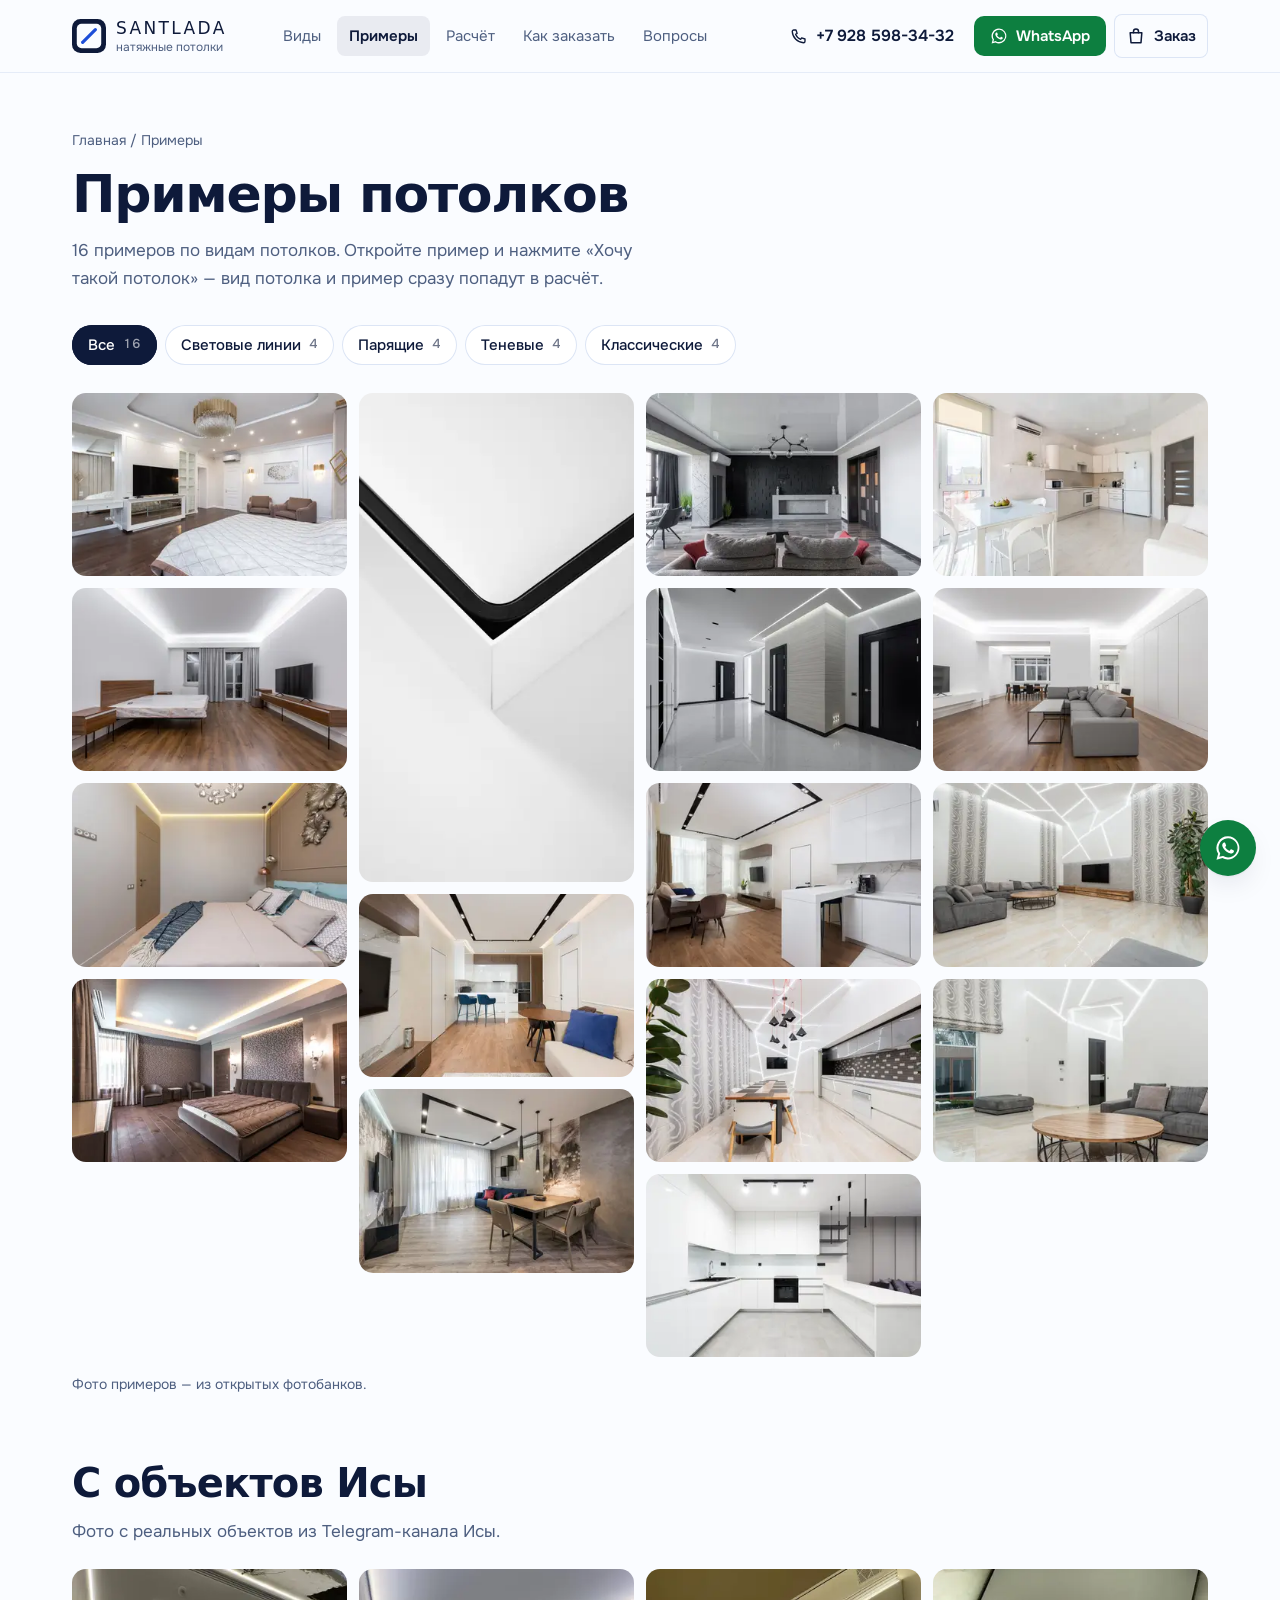
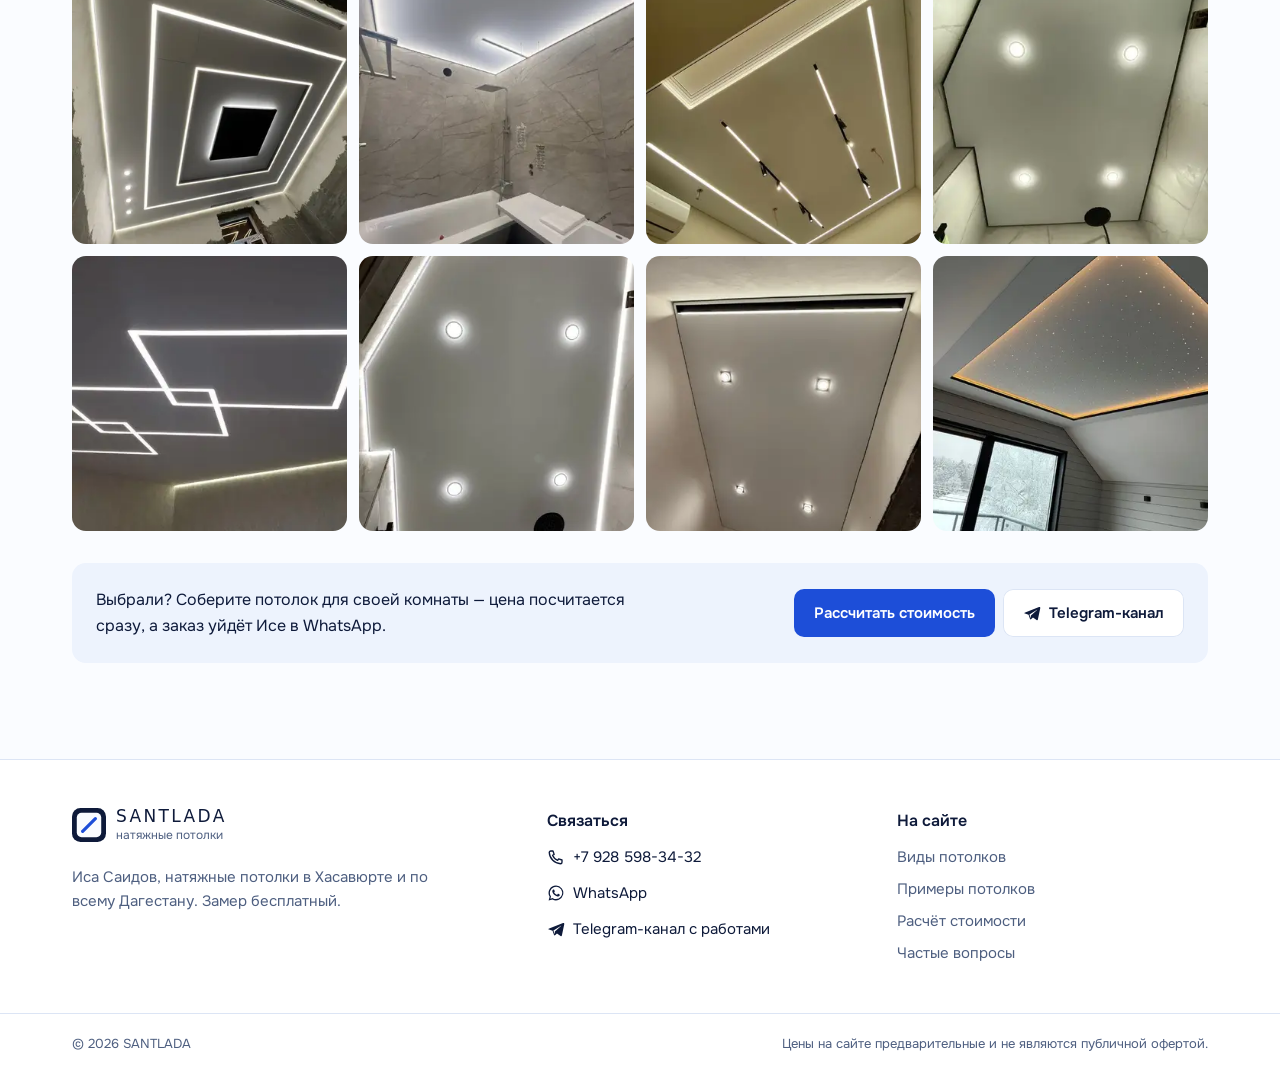
==== commit 11371697: "Обновление сайта: синий цвет, шрифт Manrope, кнопка «Смотреть работы»" ====
--- a/raboty/index.html
+++ b/raboty/index.html
@@ -1,3 +1,3 @@
-<!DOCTYPE html><html lang="ru"><head><meta charset="utf-8"><meta name="viewport" content="width=device-width, initial-scale=1, viewport-fit=cover"><title>Примеры натяжных потолков — Дагестан | SANTLADA</title><meta name="description" content="Примеры натяжных потолков: световые линии, парящие, теневые и классические. Выберите понравившийся вид и рассчитайте стоимость с монтажом."><link rel="canonical" href="https://santlada.ru/raboty/"><meta name="theme-color" content="#fbfbff"><meta name="format-detection" content="telephone=no"><script>
+<!DOCTYPE html><html lang="ru"><head><meta charset="utf-8"><meta name="viewport" content="width=device-width, initial-scale=1, viewport-fit=cover"><title>Примеры натяжных потолков — Дагестан | SANTLADA</title><meta name="description" content="Примеры натяжных потолков: световые линии, парящие, теневые и классические. Выберите понравившийся вид и рассчитайте стоимость с монтажом."><link rel="canonical" href="https://santlada.ru/raboty/"><meta name="theme-color" content="#fafcff"><meta name="format-detection" content="telephone=no"><script>
       document.documentElement.classList.add('js');
-    </script><link rel="icon" href="/favicon.svg" type="image/svg+xml"><link rel="icon" href="/favicon-48.png" sizes="48x48" type="image/png"><link rel="apple-touch-icon" href="/apple-touch-icon.png"><link rel="manifest" href="/manifest.webmanifest"><link rel="sitemap" href="/sitemap-index.xml"><link rel="preload" href="/_astro/jost-cyrillic-wght-normal.CjwCQKo9.woff2" as="font" type="font/woff2" crossorigin><link rel="preload" href="/_astro/onest-cyrillic-wght-normal.DayYxulF.woff2" as="font" type="font/woff2" crossorigin><meta property="og:type" content="website"><meta property="og:locale" content="ru_RU"><meta property="og:site_name" content="SANTLADA"><meta property="og:title" content="Примеры натяжных потолков — Дагестан | SANTLADA"><meta property="og:description" content="Примеры натяжных потолков: световые линии, парящие, теневые и классические. Выберите понравившийся вид и рассчитайте стоимость с монтажом."><meta property="og:url" content="https://santlada.ru/raboty/"><meta property="og:image" content="https://santlada.ru/og.jpg"><meta property="og:image:width" content="1200"><meta property="og:image:height" content="630"><meta name="twitter:card" content="summary_large_image"><script type="application/ld+json">{"@context":"https://schema.org","@type":"HomeAndConstructionBusiness","name":"SANTLADA — натяжные потолки","alternateName":"Сантлада","description":"Примеры натяжных потолков: световые линии, парящие, теневые и классические. Выберите понравившийся вид и рассчитайте стоимость с монтажом.","url":"https://santlada.ru","image":"https://santlada.ru/og.jpg","telephone":"+7 928 598-34-32","address":{"@type":"PostalAddress","addressLocality":"Хасавюрт","addressRegion":"Республика Дагестан","addressCountry":"RU"},"areaServed":{"@type":"State","name":"Республика Дагестан"},"sameAs":["https://t.me/SantlaDAl"]}</script><link rel="stylesheet" href="/_astro/Layout.mySwYa0M.css"></head><body class="pb-[calc(4.5rem+env(safe-area-inset-bottom))] lg:pb-0"><a href="#main" class="sr-only z-[60] rounded-md bg-ink px-4 py-2 text-white focus:not-sr-only focus:fixed focus:top-3 focus:left-3">Перейти к содержанию</a><header class="site-header sticky top-0 z-40 border-b border-line/70 bg-ceiling/90 backdrop-blur-md"><div class="container-page flex h-16 items-center gap-3 lg:h-[4.5rem]"><a href="/" class="group inline-flex items-center gap-2.5 rounded-lg" aria-label="SANTLADA — на главную"><svg width="34" height="34" viewBox="0 0 32 32" aria-hidden="true" class="shrink-0"><rect width="32" height="32" rx="8" fill="#16173a"></rect><rect x="4.5" y="4.5" width="23" height="23" rx="4.5" fill="#fbfbff"></rect><path d="M10 22 22 10" stroke="#3b3ba8" stroke-width="3" stroke-linecap="round"></path></svg><span class="flex flex-col leading-none"><span class="font-display text-[1.0625rem] font-medium tracking-[0.14em]">SANTLADA</span><span class="mt-1 text-[0.75rem] text-ink-soft">натяжные потолки</span></span></a><nav class="ml-6 hidden shrink-0 lg:block xl:ml-8" aria-label="Основное меню"><ul class="relative flex items-center gap-1" data-nav><span class="pointer-events-none absolute top-0 left-0 h-full w-0 rounded-lg bg-ink/[0.07] opacity-0 transition-none data-[ready]:transition-[transform,width,opacity] data-[ready]:duration-300 data-[ready]:ease-[cubic-bezier(0.2,0.8,0.2,1)]" aria-hidden="true" data-pill></span><li><a href="/#vidy" class="relative block rounded-lg px-3 py-2 text-[0.9375rem] whitespace-nowrap text-ink-soft transition-colors hover:text-ink data-[active]:text-ink aria-[current=page]:font-semibold aria-[current=page]:text-ink">Виды</a></li><li><a href="/raboty/" aria-current="page" class="relative block rounded-lg px-3 py-2 text-[0.9375rem] whitespace-nowrap text-ink-soft transition-colors hover:text-ink data-[active]:text-ink aria-[current=page]:font-semibold aria-[current=page]:text-ink">Примеры</a></li><li><a href="/#calc" class="relative block rounded-lg px-3 py-2 text-[0.9375rem] whitespace-nowrap text-ink-soft transition-colors hover:text-ink data-[active]:text-ink aria-[current=page]:font-semibold aria-[current=page]:text-ink">Расчёт</a></li><li><a href="/#kak" class="relative block rounded-lg px-3 py-2 text-[0.9375rem] whitespace-nowrap text-ink-soft transition-colors hover:text-ink data-[active]:text-ink aria-[current=page]:font-semibold aria-[current=page]:text-ink">Как заказать</a></li><li><a href="/#voprosy" class="relative block rounded-lg px-3 py-2 text-[0.9375rem] whitespace-nowrap text-ink-soft transition-colors hover:text-ink data-[active]:text-ink aria-[current=page]:font-semibold aria-[current=page]:text-ink">Вопросы</a></li></ul></nav><div class="ml-auto flex items-center gap-2"><a href="tel:+79285983432" class="hidden items-center gap-2 rounded-lg px-3 py-2 font-semibold whitespace-nowrap hover:bg-haze xl:inline-flex"><svg width="18" height="18" viewBox="0 0 24 24" fill="none" stroke="currentColor" stroke-width="1.8" stroke-linecap="round" stroke-linejoin="round" aria-hidden="true" focusable="false"><path d="M5 4h3l1.5 4.5-2 1.3a11 11 0 0 0 6.7 6.7l1.3-2L20 16v3a2 2 0 0 1-2 2A16 16 0 0 1 3 6a2 2 0 0 1 2-2Z"></path></svg>+7 928 598-34-32</a><a href="https://wa.me/79285983432?text=%D0%97%D0%B4%D1%80%D0%B0%D0%B2%D1%81%D1%82%D0%B2%D1%83%D0%B9%D1%82%D0%B5!%20%D0%9F%D0%B8%D1%88%D1%83%20%D1%81%20%D1%81%D0%B0%D0%B9%D1%82%D0%B0%20%D0%BF%D0%BE%20%D0%BF%D0%BE%D0%B2%D0%BE%D0%B4%D1%83%20%D0%BD%D0%B0%D1%82%D1%8F%D0%B6%D0%BD%D0%BE%D0%B3%D0%BE%20%D0%BF%D0%BE%D1%82%D0%BE%D0%BB%D0%BA%D0%B0." target="_blank" rel="noopener" class="btn-wa hidden min-h-10 px-4 md:inline-flex lg:hidden xl:inline-flex"><svg width="18" height="18" viewBox="0 0 24 24" fill="currentColor" aria-hidden="true" focusable="false"><path d="M12.04 2a9.9 9.9 0 0 0-8.5 15l-1.4 5 5.1-1.34A9.9 9.9 0 1 0 12.04 2Zm0 18.1a8.2 8.2 0 0 1-4.18-1.15l-.3-.18-3.03.8.81-2.95-.2-.31a8.2 8.2 0 1 1 6.9 3.79Zm4.5-6.14c-.25-.12-1.46-.72-1.69-.8-.23-.08-.39-.12-.56.12-.16.25-.64.8-.78.97-.15.16-.29.18-.54.06a6.7 6.7 0 0 1-1.97-1.22 7.4 7.4 0 0 1-1.37-1.7c-.14-.25-.01-.38.11-.5.11-.11.25-.29.37-.43.13-.15.17-.25.25-.42.08-.16.04-.31-.02-.43-.06-.13-.56-1.34-.76-1.84-.2-.48-.4-.41-.56-.42h-.47a.9.9 0 0 0-.66.31 2.76 2.76 0 0 0-.86 2.06 4.8 4.8 0 0 0 1 2.55c.13.16 1.75 2.67 4.24 3.75.59.25 1.05.4 1.41.52.6.19 1.13.16 1.56.1.47-.07 1.46-.6 1.67-1.18.2-.58.2-1.07.14-1.18-.06-.1-.22-.16-.47-.29Z"></path></svg>WhatsApp</a><style>astro-island,astro-slot,astro-static-slot{display:contents}</style><script>(function(){let e=async e=>{await(await e())()};(self.Astro||(self.Astro={})).load=e,window.dispatchEvent(new Event(`astro:load`))})();</script><script>(function(){function e(t){"@babel/helpers - typeof";return e=typeof Symbol==`function`&&typeof Symbol.iterator==`symbol`?function(e){return typeof e}:function(e){return e&&typeof Symbol==`function`&&e.constructor===Symbol&&e!==Symbol.prototype?`symbol`:typeof e},e(t)}function t(t,n){if(e(t)!=`object`||!t)return t;var r=t[Symbol.toPrimitive];if(r!==void 0){var i=r.call(t,n||`default`);if(e(i)!=`object`)return i;throw TypeError(`@@toPrimitive must return a primitive value.`)}return(n===`string`?String:Number)(t)}function n(n){var r=t(n,`string`);return e(r)==`symbol`?r:r+``}function r(e,t,r){return(t=n(t))in e?Object.defineProperty(e,t,{value:r,enumerable:!0,configurable:!0,writable:!0}):e[t]=r,e}let i=/* @__PURE__ */ new Set([`__proto__`,`constructor`,`prototype`]);{let e={0:e=>a(e),1:e=>n(e),2:e=>new RegExp(e),3:e=>new Date(e),4:e=>new Map(n(e)),5:e=>new Set(n(e)),6:e=>BigInt(e),7:e=>new URL(e),8:e=>new Uint8Array(e),9:e=>new Uint16Array(e),10:e=>new Uint32Array(e),11:e=>1/0*e},t=t=>{let[n,r]=t;return n in e?e[n](r):void 0},n=e=>e.map(t),a=e=>typeof e!=`object`||!e?e:Object.fromEntries(Object.entries(e).map(([e,n])=>[e,t(n)]));class o extends HTMLElement{constructor(...e){super(...e),r(this,`Component`,void 0),r(this,`hydrator`,void 0),r(this,`hydrate`,async()=>{var e;if(!this.hydrator||!this.isConnected)return;let t=(e=this.parentElement)==null?void 0:e.closest(`astro-island[ssr]`);if(t){t.addEventListener(`astro:hydrate`,this.hydrate,{once:!0});return}let n=this.querySelectorAll(`astro-slot`),r={},i=this.querySelectorAll(`template[data-astro-template]`);for(let e of i){let t=e.closest(this.tagName);t!=null&&t.isSameNode(this)&&(r[e.getAttribute(`data-astro-template`)||`default`]=e.innerHTML,e.remove())}for(let e of n){let t=e.closest(this.tagName);t!=null&&t.isSameNode(this)&&(r[e.getAttribute(`name`)||`default`]=e.innerHTML)}let o;try{o=this.hasAttribute(`props`)?a(JSON.parse(this.getAttribute(`props`))):{}}catch(e){let t=this.getAttribute(`component-url`)||`<unknown>`,n=this.getAttribute(`component-export`);throw n&&(t+=` (export ${n})`),console.error(`[hydrate] Error parsing props for component ${t}`,this.getAttribute(`props`),e),e}await this.hydrator(this)(this.Component,o,r,{client:this.getAttribute(`client`)}),this.removeAttribute(`ssr`),this.dispatchEvent(new CustomEvent(`astro:hydrate`))}),r(this,`unmount`,()=>{this.isConnected||this.dispatchEvent(new CustomEvent(`astro:unmount`))})}disconnectedCallback(){document.removeEventListener(`astro:after-swap`,this.unmount),document.addEventListener(`astro:after-swap`,this.unmount,{once:!0})}connectedCallback(){if(!this.hasAttribute(`await-children`)||document.readyState===`interactive`||document.readyState===`complete`)this.childrenConnectedCallback();else{let e=()=>{document.removeEventListener(`DOMContentLoaded`,e),t.disconnect(),this.childrenConnectedCallback()},t=new MutationObserver(()=>{var t;((t=this.lastChild)==null?void 0:t.nodeType)===Node.COMMENT_NODE&&this.lastChild.nodeValue===`astro:end`&&(this.lastChild.remove(),e())});t.observe(this,{childList:!0}),document.addEventListener(`DOMContentLoaded`,e)}}async childrenConnectedCallback(){let e=this.getAttribute(`before-hydration-url`);e&&await import(e),this.start()}getRetryImportUrl(e){let t=new URL(e,document.baseURI);return t.searchParams.set(`astro-retry`,Date.now().toString()),t.toString()}async importWithRetry(e){try{return await import(e)}catch(t){return await new Promise(e=>setTimeout(e,1e3)),import(this.getRetryImportUrl(e))}}handleHydrationError(e){let t=this.getAttribute(`component-url`),n=new CustomEvent(`astro:hydration-error`,{cancelable:!0,bubbles:!0,composed:!0,detail:{error:e,componentUrl:t}});this.dispatchEvent(n)&&console.error(`[astro-island] Error hydrating ${t}`,e)}async start(){let e=JSON.parse(this.getAttribute(`opts`)),t=this.getAttribute(`client`);if(Astro[t]===void 0){window.addEventListener(`astro:${t}`,()=>this.start(),{once:!0});return}try{await Astro[t](async()=>{let e=this.getAttribute(`renderer-url`);try{let[t,{default:n}]=await Promise.all([this.importWithRetry(this.getAttribute(`component-url`)),e?this.importWithRetry(e):Promise.resolve({default:()=>()=>{}})]),r=this.getAttribute(`component-export`)||`default`;if(r.includes(`.`)){this.Component=t;for(let e of r.split(`.`)){if(i.has(e)||!this.Component||typeof this.Component!=`object`&&typeof this.Component!=`function`||!Object.hasOwn(this.Component,e))throw Error(`Invalid component export path: ${r}`);this.Component=this.Component[e]}}else{if(i.has(r))throw Error(`Invalid component export path: ${r}`);this.Component=t[r]}return this.hydrator=n,this.hydrate}catch(e){return this.handleHydrationError(e),()=>{}}},e,this)}catch(e){this.handleHydrationError(e)}}attributeChangedCallback(){this.hydrate()}}r(o,`observedAttributes`,[`props`]),customElements.get(`astro-island`)||customElements.define(`astro-island`,o)}})();</script><astro-island uid="Z1ngESj" prefix="r21" component-url="/_astro/CartButton.LYUgIh2D.js" component-export="default" renderer-url="/_astro/client.EoSUrE1U.js" props="{}" ssr client="load" opts="{&quot;name&quot;:&quot;CartButton&quot;,&quot;value&quot;:true}" await-children><button type="button" class="hdr-btn relative inline-flex min-h-11 items-center gap-2 rounded-lg px-3 ring-1 ring-line ring-inset transition-colors hover:bg-haze" aria-label="Заказ пуст"><svg width="20" height="20" viewBox="0 0 24 24" fill="none" stroke="currentColor" stroke-width="1.8" stroke-linecap="round" stroke-linejoin="round" aria-hidden="true" focusable="false"><path d="M5 8h14l-1 12H6L5 8Z"></path><path d="M9 8V6.5a3 3 0 0 1 6 0V8"></path></svg><span class="hidden text-[0.9375rem] font-semibold sm:inline">Заказ</span></button><!--astro:end--></astro-island><button type="button" class="hdr-btn inline-flex size-11 items-center justify-center rounded-lg ring-1 ring-line ring-inset hover:bg-haze lg:hidden" aria-expanded="false" aria-controls="mobile-nav" aria-label="Открыть меню" data-menu-toggle><svg width="22" height="22" viewBox="0 0 24 24" fill="none" stroke="currentColor" stroke-width="1.8" stroke-linecap="round" stroke-linejoin="round" aria-hidden="true" focusable="false"><path d="M4 7h16M4 12h16M4 17h16"></path></svg></button></div></div><nav id="mobile-nav" class="border-t border-line bg-plane lg:hidden" aria-label="Меню" hidden><ul class="container-page grid gap-1 py-3"><li><a href="/#vidy" class="block rounded-lg px-3 py-3 text-[1.0625rem] font-medium hover:bg-haze" data-menu-link>Виды</a></li><li><a href="/raboty/" class="block rounded-lg px-3 py-3 text-[1.0625rem] font-medium hover:bg-haze" data-menu-link>Примеры</a></li><li><a href="/#calc" class="block rounded-lg px-3 py-3 text-[1.0625rem] font-medium hover:bg-haze" data-menu-link>Расчёт</a></li><li><a href="/#kak" class="block rounded-lg px-3 py-3 text-[1.0625rem] font-medium hover:bg-haze" data-menu-link>Как заказать</a></li><li><a href="/#voprosy" class="block rounded-lg px-3 py-3 text-[1.0625rem] font-medium hover:bg-haze" data-menu-link>Вопросы</a></li><li><a href="/#kontakty" class="block rounded-lg px-3 py-3 text-[1.0625rem] font-medium hover:bg-haze" data-menu-link>Контакты</a></li><li class="mt-2 flex flex-wrap gap-2 px-3 pb-2"><a href="tel:+79285983432" class="btn-ghost flex-1"><svg width="18" height="18" viewBox="0 0 24 24" fill="none" stroke="currentColor" stroke-width="1.8" stroke-linecap="round" stroke-linejoin="round" aria-hidden="true" focusable="false"><path d="M5 4h3l1.5 4.5-2 1.3a11 11 0 0 0 6.7 6.7l1.3-2L20 16v3a2 2 0 0 1-2 2A16 16 0 0 1 3 6a2 2 0 0 1 2-2Z"></path></svg>+7 928 598-34-32</a><a href="https://wa.me/79285983432?text=%D0%97%D0%B4%D1%80%D0%B0%D0%B2%D1%81%D1%82%D0%B2%D1%83%D0%B9%D1%82%D0%B5!%20%D0%9F%D0%B8%D1%88%D1%83%20%D1%81%20%D1%81%D0%B0%D0%B9%D1%82%D0%B0%20%D0%BF%D0%BE%20%D0%BF%D0%BE%D0%B2%D0%BE%D0%B4%D1%83%20%D0%BD%D0%B0%D1%82%D1%8F%D0%B6%D0%BD%D0%BE%D0%B3%D0%BE%20%D0%BF%D0%BE%D1%82%D0%BE%D0%BB%D0%BA%D0%B0." target="_blank" rel="noopener" class="btn-wa flex-1"><svg width="18" height="18" viewBox="0 0 24 24" fill="currentColor" aria-hidden="true" focusable="false"><path d="M12.04 2a9.9 9.9 0 0 0-8.5 15l-1.4 5 5.1-1.34A9.9 9.9 0 1 0 12.04 2Zm0 18.1a8.2 8.2 0 0 1-4.18-1.15l-.3-.18-3.03.8.81-2.95-.2-.31a8.2 8.2 0 1 1 6.9 3.79Zm4.5-6.14c-.25-.12-1.46-.72-1.69-.8-.23-.08-.39-.12-.56.12-.16.25-.64.8-.78.97-.15.16-.29.18-.54.06a6.7 6.7 0 0 1-1.97-1.22 7.4 7.4 0 0 1-1.37-1.7c-.14-.25-.01-.38.11-.5.11-.11.25-.29.37-.43.13-.15.17-.25.25-.42.08-.16.04-.31-.02-.43-.06-.13-.56-1.34-.76-1.84-.2-.48-.4-.41-.56-.42h-.47a.9.9 0 0 0-.66.31 2.76 2.76 0 0 0-.86 2.06 4.8 4.8 0 0 0 1 2.55c.13.16 1.75 2.67 4.24 3.75.59.25 1.05.4 1.41.52.6.19 1.13.16 1.56.1.47-.07 1.46-.6 1.67-1.18.2-.58.2-1.07.14-1.18-.06-.1-.22-.16-.47-.29Z"></path></svg>WhatsApp</a></li></ul></nav></header><script type="module">var e=document.querySelector(`.site-header[data-over]`);if(e){let t=()=>e.toggleAttribute(`data-scrolled`,window.scrollY>8);t(),window.addEventListener(`scroll`,t,{passive:!0})}var t=document.querySelector(`[data-nav]`),n=t?.querySelector(`[data-pill]`);if(t&&n){let e=Array.from(t.querySelectorAll(`a`)),r=e.find(e=>e.getAttribute(`aria-current`)===`page`)??null,i=null,a=null,o=!1,s=()=>{let t=i??r??a;e.forEach(e=>e.toggleAttribute(`data-active`,e===t)),!t||!t.offsetWidth?n.style.opacity=`0`:(n.style.width=`${t.offsetWidth}px`,n.style.transform=`translateX(${t.offsetLeft}px)`,n.style.opacity=`1`,o||=(n.offsetWidth,n.setAttribute(`data-ready`,``),!0))};e.forEach(e=>{e.addEventListener(`pointerenter`,()=>(i=e,s())),e.addEventListener(`focus`,()=>(i=e,s())),e.addEventListener(`blur`,()=>(i=null,s()))}),t.addEventListener(`pointerleave`,()=>(i=null,s()));let c=new Map(e.filter(e=>e.pathname===location.pathname&&e.hash).map(e=>[e.hash.slice(1),e]));if(c.size&&`IntersectionObserver`in window){let e=new IntersectionObserver(e=>{for(let t of e){let e=c.get(t.target.id)??null;t.isIntersecting?a=e:a===e&&(a=null)}s()},{rootMargin:`-45% 0px -50% 0px`});document.querySelectorAll(`.page[id]`).forEach(t=>e.observe(t))}new ResizeObserver(s).observe(t),document.fonts?.ready.then(s),s()}var r=document.querySelector(`[data-menu-toggle]`),i=document.getElementById(`mobile-nav`),a=e=>{r&&i&&(i.hidden=!e,r.setAttribute(`aria-expanded`,String(e)),r.setAttribute(`aria-label`,e?`Закрыть меню`:`Открыть меню`))};r?.addEventListener(`click`,()=>a(i?.hidden??!1)),i?.querySelectorAll(`[data-menu-link]`).forEach(e=>e.addEventListener(`click`,()=>a(!1))),document.addEventListener(`keydown`,e=>{e.key===`Escape`&&i&&!i.hidden&&(a(!1),r?.focus())});</script><main id="main"><section class="container-page pt-10 pb-8 lg:pt-14"><nav aria-label="Навигация" class="text-[0.875rem] text-ink-soft"><a href="/" class="hover:text-ink">Главная</a><span aria-hidden="true"> / </span><span aria-current="page">Примеры</span></nav><h1 class="h-display mt-4 text-[2rem] sm:text-[2.75rem] lg:text-[3.25rem]">Примеры потолков</h1><p class="lead mt-4">16 примеров по видам потолков. Откройте пример и нажмите «Хочу такой потолок» — вид потолка и пример сразу попадут в расчёт.</p></section><section class="container-page pb-8" aria-label="Примеры потолков"><astro-island uid="hI15U" prefix="r14" component-url="/_astro/WorksGallery.CbhId5Kw.js" component-export="default" renderer-url="/_astro/client.EoSUrE1U.js" props="{&quot;works&quot;:[1,[[0,{&quot;id&quot;:[0,&quot;w-bedroom-chandelier&quot;],&quot;file&quot;:[0,&quot;bedroom-chandelier&quot;],&quot;kind&quot;:[0,&quot;photo&quot;],&quot;types&quot;:[1,[[0,&quot;klassika&quot;]]],&quot;caption&quot;:[0,&quot;Классический&quot;],&quot;thumb&quot;:[0,{&quot;src&quot;:[0,&quot;/_astro/bedroom-chandelier.BD7dtMKK_ZYxW4d.webp&quot;],&quot;srcset&quot;:[0,&quot;/_astro/bedroom-chandelier.BD7dtMKK_Z1ITWQD.webp 360w, /_astro/bedroom-chandelier.BD7dtMKK_7lBEf.webp 540w, /_astro/bedroom-chandelier.BD7dtMKK_Z1HY0cE.webp 720w, /_astro/bedroom-chandelier.BD7dtMKK_Z16OABP.webp 1080w&quot;],&quot;width&quot;:[0,1600],&quot;height&quot;:[0,1068]}],&quot;full&quot;:[0,{&quot;src&quot;:[0,&quot;/_astro/bedroom-chandelier.BD7dtMKK_ZM6lDR.webp&quot;],&quot;srcset&quot;:[0,&quot;&quot;],&quot;width&quot;:[0,1600],&quot;height&quot;:[0,1068]}]}],[0,{&quot;id&quot;:[0,&quot;w-bedroom-glow&quot;],&quot;file&quot;:[0,&quot;bedroom-glow&quot;],&quot;kind&quot;:[0,&quot;photo&quot;],&quot;types&quot;:[1,[[0,&quot;paryashchiy&quot;]]],&quot;caption&quot;:[0,&quot;Парящий&quot;],&quot;thumb&quot;:[0,{&quot;src&quot;:[0,&quot;/_astro/bedroom-glow.CdLESjcz_10QdT3.webp&quot;],&quot;srcset&quot;:[0,&quot;/_astro/bedroom-glow.CdLESjcz_2md0c2.webp 360w, /_astro/bedroom-glow.CdLESjcz_Z291ajj.webp 540w, /_astro/bedroom-glow.CdLESjcz_ZriK05.webp 720w, /_astro/bedroom-glow.CdLESjcz_ts4JB.webp 1080w&quot;],&quot;width&quot;:[0,1600],&quot;height&quot;:[0,1068]}],&quot;full&quot;:[0,{&quot;src&quot;:[0,&quot;/_astro/bedroom-glow.CdLESjcz_1R5Myg.webp&quot;],&quot;srcset&quot;:[0,&quot;&quot;],&quot;width&quot;:[0,1600],&quot;height&quot;:[0,1068]}]}],[0,{&quot;id&quot;:[0,&quot;w-bedroom-soft&quot;],&quot;file&quot;:[0,&quot;bedroom-soft&quot;],&quot;kind&quot;:[0,&quot;photo&quot;],&quot;types&quot;:[1,[[0,&quot;paryashchiy&quot;]]],&quot;caption&quot;:[0,&quot;Парящий&quot;],&quot;thumb&quot;:[0,{&quot;src&quot;:[0,&quot;/_astro/bedroom-soft.BwH-Y3nB_1IEl6l.webp&quot;],&quot;srcset&quot;:[0,&quot;/_astro/bedroom-soft.BwH-Y3nB_Z1HwAc6.webp 360w, /_astro/bedroom-soft.BwH-Y3nB_Z18yBSv.webp 540w, /_astro/bedroom-soft.BwH-Y3nB_y8MpI.webp 720w, /_astro/bedroom-soft.BwH-Y3nB_1cgbVT.webp 1080w&quot;],&quot;width&quot;:[0,1600],&quot;height&quot;:[0,1068]}],&quot;full&quot;:[0,{&quot;src&quot;:[0,&quot;/_astro/bedroom-soft.BwH-Y3nB_Z2uie3n.webp&quot;],&quot;srcset&quot;:[0,&quot;&quot;],&quot;width&quot;:[0,1600],&quot;height&quot;:[0,1068]}]}],[0,{&quot;id&quot;:[0,&quot;w-bedroom-warm&quot;],&quot;file&quot;:[0,&quot;bedroom-warm&quot;],&quot;kind&quot;:[0,&quot;photo&quot;],&quot;types&quot;:[1,[[0,&quot;paryashchiy&quot;]]],&quot;caption&quot;:[0,&quot;Парящий&quot;],&quot;thumb&quot;:[0,{&quot;src&quot;:[0,&quot;/_astro/bedroom-warm.ChNYcIAK_Z1A5rc3.webp&quot;],&quot;srcset&quot;:[0,&quot;/_astro/bedroom-warm.ChNYcIAK_t0UJh.webp 360w, /_astro/bedroom-warm.ChNYcIAK_12XT2R.webp 540w, /_astro/bedroom-warm.ChNYcIAK_Z2kuOrP.webp 720w, /_astro/bedroom-warm.ChNYcIAK_Z27tAlu.webp 1080w&quot;],&quot;width&quot;:[0,1600],&quot;height&quot;:[0,1068]}],&quot;full&quot;:[0,{&quot;src&quot;:[0,&quot;/_astro/bedroom-warm.ChNYcIAK_ZIPRwP.webp&quot;],&quot;srcset&quot;:[0,&quot;&quot;],&quot;width&quot;:[0,1600],&quot;height&quot;:[0,1068]}]}],[0,{&quot;id&quot;:[0,&quot;w-corner-profile&quot;],&quot;file&quot;:[0,&quot;corner-profile&quot;],&quot;kind&quot;:[0,&quot;photo&quot;],&quot;types&quot;:[1,[[0,&quot;tenevoy&quot;]]],&quot;caption&quot;:[0,&quot;Теневой&quot;],&quot;thumb&quot;:[0,{&quot;src&quot;:[0,&quot;/_astro/corner-profile.CwxXrz2A_2q0XQB.webp&quot;],&quot;srcset&quot;:[0,&quot;/_astro/corner-profile.CwxXrz2A_1ph19w.webp 360w, /_astro/corner-profile.CwxXrz2A_50Yel.webp 540w, /_astro/corner-profile.CwxXrz2A_Z1cPSxX.webp 720w, /_astro/corner-profile.CwxXrz2A_cQ04F.webp 1080w&quot;],&quot;width&quot;:[0,1200],&quot;height&quot;:[0,2133]}],&quot;full&quot;:[0,{&quot;src&quot;:[0,&quot;/_astro/corner-profile.CwxXrz2A_1AgzL2.webp&quot;],&quot;srcset&quot;:[0,&quot;&quot;],&quot;width&quot;:[0,1200],&quot;height&quot;:[0,2133]}]}],[0,{&quot;id&quot;:[0,&quot;w-corridor-frame&quot;],&quot;file&quot;:[0,&quot;corridor-frame&quot;],&quot;kind&quot;:[0,&quot;photo&quot;],&quot;types&quot;:[1,[[0,&quot;tenevoy&quot;]]],&quot;caption&quot;:[0,&quot;Теневой&quot;],&quot;thumb&quot;:[0,{&quot;src&quot;:[0,&quot;/_astro/corridor-frame.CmdQ4Imw_MFFGO.webp&quot;],&quot;srcset&quot;:[0,&quot;/_astro/corridor-frame.CmdQ4Imw_8ldmJ.webp 360w, /_astro/corridor-frame.CmdQ4Imw_24nT9h.webp 540w, /_astro/corridor-frame.CmdQ4Imw_Z1dfOaJ.webp 720w, /_astro/corridor-frame.CmdQ4Imw_ZOK8qR.webp 1080w&quot;],&quot;width&quot;:[0,1600],&quot;height&quot;:[0,1068]}],&quot;full&quot;:[0,{&quot;src&quot;:[0,&quot;/_astro/corridor-frame.CmdQ4Imw_Z23HnK.webp&quot;],&quot;srcset&quot;:[0,&quot;&quot;],&quot;width&quot;:[0,1600],&quot;height&quot;:[0,1068]}]}],[0,{&quot;id&quot;:[0,&quot;w-frame-spots&quot;],&quot;file&quot;:[0,&quot;frame-spots&quot;],&quot;kind&quot;:[0,&quot;photo&quot;],&quot;types&quot;:[1,[[0,&quot;tenevoy&quot;]]],&quot;caption&quot;:[0,&quot;Теневой&quot;],&quot;thumb&quot;:[0,{&quot;src&quot;:[0,&quot;/_astro/frame-spots.CRWTMb8D_Z1dQn9S.webp&quot;],&quot;srcset&quot;:[0,&quot;/_astro/frame-spots.CRWTMb8D_ZC4YkU.webp 360w, /_astro/frame-spots.CRWTMb8D_Z251I8D.webp 540w, /_astro/frame-spots.CRWTMb8D_1JrlnI.webp 720w, /_astro/frame-spots.CRWTMb8D_Z1cgxm5.webp 1080w&quot;],&quot;width&quot;:[0,1600],&quot;height&quot;:[0,1071]}],&quot;full&quot;:[0,{&quot;src&quot;:[0,&quot;/_astro/frame-spots.CRWTMb8D_KT6VX.webp&quot;],&quot;srcset&quot;:[0,&quot;&quot;],&quot;width&quot;:[0,1600],&quot;height&quot;:[0,1071]}]}],[0,{&quot;id&quot;:[0,&quot;w-glossy-chandelier&quot;],&quot;file&quot;:[0,&quot;glossy-chandelier&quot;],&quot;kind&quot;:[0,&quot;photo&quot;],&quot;types&quot;:[1,[[0,&quot;klassika&quot;]]],&quot;caption&quot;:[0,&quot;Классический&quot;],&quot;thumb&quot;:[0,{&quot;src&quot;:[0,&quot;/_astro/glossy-chandelier.BR9Q7ry8_Z1hLmQg.webp&quot;],&quot;srcset&quot;:[0,&quot;/_astro/glossy-chandelier.BR9Q7ry8_Z19lD3r.webp 360w, /_astro/glossy-chandelier.BR9Q7ry8_RlV7F.webp 540w, /_astro/glossy-chandelier.BR9Q7ry8_Z1XnMaY.webp 720w, /_astro/glossy-chandelier.BR9Q7ry8_Z1RY5lq.webp 1080w&quot;],&quot;width&quot;:[0,1600],&quot;height&quot;:[0,1068]}],&quot;full&quot;:[0,{&quot;src&quot;:[0,&quot;/_astro/glossy-chandelier.BR9Q7ry8_1OJyRV.webp&quot;],&quot;srcset&quot;:[0,&quot;&quot;],&quot;width&quot;:[0,1600],&quot;height&quot;:[0,1068]}]}],[0,{&quot;id&quot;:[0,&quot;w-hall-lines&quot;],&quot;file&quot;:[0,&quot;hall-lines&quot;],&quot;kind&quot;:[0,&quot;photo&quot;],&quot;types&quot;:[1,[[0,&quot;linii&quot;]]],&quot;caption&quot;:[0,&quot;Световые линии&quot;],&quot;thumb&quot;:[0,{&quot;src&quot;:[0,&quot;/_astro/hall-lines.DK6pn7tu_ZM5vJp.webp&quot;],&quot;srcset&quot;:[0,&quot;/_astro/hall-lines.DK6pn7tu_mhbGR.webp 360w, /_astro/hall-lines.DK6pn7tu_Z19EmFt.webp 540w, /_astro/hall-lines.DK6pn7tu_qTyfY.webp 720w, /_astro/hall-lines.DK6pn7tu_SOHQe.webp 1080w&quot;],&quot;width&quot;:[0,1600],&quot;height&quot;:[0,1068]}],&quot;full&quot;:[0,{&quot;src&quot;:[0,&quot;/_astro/hall-lines.DK6pn7tu_Zy9wrP.webp&quot;],&quot;srcset&quot;:[0,&quot;&quot;],&quot;width&quot;:[0,1600],&quot;height&quot;:[0,1068]}]}],[0,{&quot;id&quot;:[0,&quot;w-kitchen-frame&quot;],&quot;file&quot;:[0,&quot;kitchen-frame&quot;],&quot;kind&quot;:[0,&quot;photo&quot;],&quot;types&quot;:[1,[[0,&quot;tenevoy&quot;]]],&quot;caption&quot;:[0,&quot;Теневой&quot;],&quot;thumb&quot;:[0,{&quot;src&quot;:[0,&quot;/_astro/kitchen-frame.BQzeMsdB_Z2qBzYO.webp&quot;],&quot;srcset&quot;:[0,&quot;/_astro/kitchen-frame.BQzeMsdB_2qcfnx.webp 360w, /_astro/kitchen-frame.BQzeMsdB_Z86JJm.webp 540w, /_astro/kitchen-frame.BQzeMsdB_1It6wW.webp 720w, /_astro/kitchen-frame.BQzeMsdB_ZBGM15.webp 1080w&quot;],&quot;width&quot;:[0,1600],&quot;height&quot;:[0,1068]}],&quot;full&quot;:[0,{&quot;src&quot;:[0,&quot;/_astro/kitchen-frame.BQzeMsdB_Z1jcGDS.webp&quot;],&quot;srcset&quot;:[0,&quot;&quot;],&quot;width&quot;:[0,1600],&quot;height&quot;:[0,1068]}]}],[0,{&quot;id&quot;:[0,&quot;w-kitchen-lines&quot;],&quot;file&quot;:[0,&quot;kitchen-lines&quot;],&quot;kind&quot;:[0,&quot;photo&quot;],&quot;types&quot;:[1,[[0,&quot;linii&quot;]]],&quot;caption&quot;:[0,&quot;Световые линии&quot;],&quot;thumb&quot;:[0,{&quot;src&quot;:[0,&quot;/_astro/kitchen-lines.ujT10B_f_1GJX6C.webp&quot;],&quot;srcset&quot;:[0,&quot;/_astro/kitchen-lines.ujT10B_f_ZdKNll.webp 360w, /_astro/kitchen-lines.ujT10B_f_2i7kkG.webp 540w, /_astro/kitchen-lines.ujT10B_f_ZUtWbV.webp 720w, /_astro/kitchen-lines.ujT10B_f_Z1ywmIz.webp 1080w&quot;],&quot;width&quot;:[0,1600],&quot;height&quot;:[0,1068]}],&quot;full&quot;:[0,{&quot;src&quot;:[0,&quot;/_astro/kitchen-lines.ujT10B_f_Z2g2hmn.webp&quot;],&quot;srcset&quot;:[0,&quot;&quot;],&quot;width&quot;:[0,1600],&quot;height&quot;:[0,1068]}]}],[0,{&quot;id&quot;:[0,&quot;w-kitchen-track&quot;],&quot;file&quot;:[0,&quot;kitchen-track&quot;],&quot;kind&quot;:[0,&quot;photo&quot;],&quot;types&quot;:[1,[[0,&quot;klassika&quot;]]],&quot;caption&quot;:[0,&quot;Классический&quot;],&quot;thumb&quot;:[0,{&quot;src&quot;:[0,&quot;/_astro/kitchen-track.C68pwaIj_Z1T1rEI.webp&quot;],&quot;srcset&quot;:[0,&quot;/_astro/kitchen-track.C68pwaIj_jahQr.webp 360w, /_astro/kitchen-track.C68pwaIj_Z2f8Hgs.webp 540w, /_astro/kitchen-track.C68pwaIj_ZnxPY9.webp 720w, /_astro/kitchen-track.C68pwaIj_Z56DFY.webp 1080w&quot;],&quot;width&quot;:[0,1600],&quot;height&quot;:[0,1068]}],&quot;full&quot;:[0,{&quot;src&quot;:[0,&quot;/_astro/kitchen-track.C68pwaIj_ZLByjM.webp&quot;],&quot;srcset&quot;:[0,&quot;&quot;],&quot;width&quot;:[0,1600],&quot;height&quot;:[0,1068]}]}],[0,{&quot;id&quot;:[0,&quot;w-kitchen-white&quot;],&quot;file&quot;:[0,&quot;kitchen-white&quot;],&quot;kind&quot;:[0,&quot;photo&quot;],&quot;types&quot;:[1,[[0,&quot;klassika&quot;]]],&quot;caption&quot;:[0,&quot;Классический&quot;],&quot;thumb&quot;:[0,{&quot;src&quot;:[0,&quot;/_astro/kitchen-white.B95hMnq5_2i8kNg.webp&quot;],&quot;srcset&quot;:[0,&quot;/_astro/kitchen-white.B95hMnq5_Z1vDln1.webp 360w, /_astro/kitchen-white.B95hMnq5_10eMj1.webp 540w, /_astro/kitchen-white.B95hMnq5_Z2dmudB.webp 720w, /_astro/kitchen-white.B95hMnq5_ZX901V.webp 1080w&quot;],&quot;width&quot;:[0,1600],&quot;height&quot;:[0,1068]}],&quot;full&quot;:[0,{&quot;src&quot;:[0,&quot;/_astro/kitchen-white.B95hMnq5_Z1EDTEJ.webp&quot;],&quot;srcset&quot;:[0,&quot;&quot;],&quot;width&quot;:[0,1600],&quot;height&quot;:[0,1068]}]}],[0,{&quot;id&quot;:[0,&quot;w-living-glow&quot;],&quot;file&quot;:[0,&quot;living-glow&quot;],&quot;kind&quot;:[0,&quot;photo&quot;],&quot;types&quot;:[1,[[0,&quot;paryashchiy&quot;]]],&quot;caption&quot;:[0,&quot;Парящий&quot;],&quot;thumb&quot;:[0,{&quot;src&quot;:[0,&quot;/_astro/living-glow.CSSnMJ6l_ZlY65x.webp&quot;],&quot;srcset&quot;:[0,&quot;/_astro/living-glow.CSSnMJ6l_1nF3yg.webp 360w, /_astro/living-glow.CSSnMJ6l_Z4gFes.webp 540w, /_astro/living-glow.CSSnMJ6l_Z1jYJw2.webp 720w, /_astro/living-glow.CSSnMJ6l_ZX0f9l.webp 1080w&quot;],&quot;width&quot;:[0,1600],&quot;height&quot;:[0,1068]}],&quot;full&quot;:[0,{&quot;src&quot;:[0,&quot;/_astro/living-glow.CSSnMJ6l_1CLo1j.webp&quot;],&quot;srcset&quot;:[0,&quot;&quot;],&quot;width&quot;:[0,1600],&quot;height&quot;:[0,1068]}]}],[0,{&quot;id&quot;:[0,&quot;w-living-lines&quot;],&quot;file&quot;:[0,&quot;living-lines&quot;],&quot;kind&quot;:[0,&quot;photo&quot;],&quot;types&quot;:[1,[[0,&quot;linii&quot;]]],&quot;caption&quot;:[0,&quot;Световые линии&quot;],&quot;thumb&quot;:[0,{&quot;src&quot;:[0,&quot;/_astro/living-lines.C9lYClss_Z1ylxmA.webp&quot;],&quot;srcset&quot;:[0,&quot;/_astro/living-lines.C9lYClss_ZkWBm9.webp 360w, /_astro/living-lines.C9lYClss_e0lVr.webp 540w, /_astro/living-lines.C9lYClss_1UHLfF.webp 720w, /_astro/living-lines.C9lYClss_Z25JGw2.webp 1080w&quot;],&quot;width&quot;:[0,1600],&quot;height&quot;:[0,1068]}],&quot;full&quot;:[0,{&quot;src&quot;:[0,&quot;/_astro/living-lines.C9lYClss_ZH6XHn.webp&quot;],&quot;srcset&quot;:[0,&quot;&quot;],&quot;width&quot;:[0,1600],&quot;height&quot;:[0,1068]}]}],[0,{&quot;id&quot;:[0,&quot;w-lounge-lines&quot;],&quot;file&quot;:[0,&quot;lounge-lines&quot;],&quot;kind&quot;:[0,&quot;photo&quot;],&quot;types&quot;:[1,[[0,&quot;linii&quot;]]],&quot;caption&quot;:[0,&quot;Световые линии&quot;],&quot;thumb&quot;:[0,{&quot;src&quot;:[0,&quot;/_astro/lounge-lines.DIIqKpv1_J0V87.webp&quot;],&quot;srcset&quot;:[0,&quot;/_astro/lounge-lines.DIIqKpv1_Z1JtUFy.webp 360w, /_astro/lounge-lines.DIIqKpv1_Z1avWmX.webp 540w, /_astro/lounge-lines.DIIqKpv1_wbrVg.webp 720w, /_astro/lounge-lines.DIIqKpv1_cBLXF.webp 1080w&quot;],&quot;width&quot;:[0,1600],&quot;height&quot;:[0,1068]}],&quot;full&quot;:[0,{&quot;src&quot;:[0,&quot;/_astro/lounge-lines.DIIqKpv1_1AfuMk.webp&quot;],&quot;srcset&quot;:[0,&quot;&quot;],&quot;width&quot;:[0,1600],&quot;height&quot;:[0,1068]}]}]]],&quot;syncUrl&quot;:[0,true]}" ssr client="load" opts="{&quot;name&quot;:&quot;WorksGallery&quot;,&quot;value&quot;:true}" await-children><div><div class="-mx-4 mb-6 overflow-x-auto px-4 pb-1 sm:mx-0 sm:px-0" role="group" aria-label="Фильтр по виду потолка"><div class="flex w-max gap-2 sm:w-auto sm:flex-wrap"><button type="button" class="chip whitespace-nowrap" aria-pressed="true">Все<span class="text-[0.8125rem] tabular-nums opacity-60">16</span></button><button type="button" class="chip whitespace-nowrap" aria-pressed="false">Световые линии<span class="text-[0.8125rem] tabular-nums opacity-60">4</span></button><button type="button" class="chip whitespace-nowrap" aria-pressed="false">Парящие<span class="text-[0.8125rem] tabular-nums opacity-60">4</span></button><button type="button" class="chip whitespace-nowrap" aria-pressed="false">Теневые<span class="text-[0.8125rem] tabular-nums opacity-60">4</span></button><button type="button" class="chip whitespace-nowrap" aria-pressed="false">Классические<span class="text-[0.8125rem] tabular-nums opacity-60">4</span></button></div></div><ul class="columns-2 gap-3 sm:columns-3 lg:columns-4 [&amp;&gt;li]:mb-3"><li id="w-bedroom-chandelier" class="break-inside-avoid "><figure class="group relative overflow-hidden rounded-[var(--radius-card)] bg-haze"><button type="button" class="block w-full text-left" aria-label="Открыть: Классический"><img src="/_astro/bedroom-chandelier.BD7dtMKK_ZYxW4d.webp" srcSet="/_astro/bedroom-chandelier.BD7dtMKK_Z1ITWQD.webp 360w, /_astro/bedroom-chandelier.BD7dtMKK_7lBEf.webp 540w, /_astro/bedroom-chandelier.BD7dtMKK_Z1HY0cE.webp 720w, /_astro/bedroom-chandelier.BD7dtMKK_Z16OABP.webp 1080w" sizes="(min-width: 1024px) 280px, (min-width: 640px) 33vw, 50vw" width="1600" height="1068" alt="Классический" loading="lazy" decoding="async" class="block h-auto w-full"/></button><figcaption class="pointer-events-none absolute inset-x-0 bottom-0 hidden bg-gradient-to-t from-ink/80 via-ink/40 to-transparent p-3 pt-12 text-[0.875rem] leading-snug text-white [@media(hover:hover)]:block [@media(hover:hover)]:opacity-0 [@media(hover:hover)]:transition-opacity group-hover:opacity-100 group-focus-within:opacity-100">Классический</figcaption><button type="button" class="absolute top-2.5 right-2.5 hidden items-center gap-1.5 rounded-full bg-white px-3 py-1.5 text-[0.8125rem] font-semibold text-ink opacity-0 shadow-[var(--shadow-float)] transition-opacity group-hover:opacity-100 focus-visible:opacity-100 [@media(hover:hover)]:inline-flex"><svg width="14" height="14" viewBox="0 0 24 24" fill="none" stroke="currentColor" stroke-width="1.8" stroke-linecap="round" stroke-linejoin="round" aria-hidden="true" focusable="false"><path d="M12 20s-7-4.4-7-10a4 4 0 0 1 7-2.6A4 4 0 0 1 19 10c0 5.6-7 10-7 10Z"></path></svg>Хочу такой</button></figure></li><li id="w-bedroom-glow" class="break-inside-avoid "><figure class="group relative overflow-hidden rounded-[var(--radius-card)] bg-haze"><button type="button" class="block w-full text-left" aria-label="Открыть: Парящий"><img src="/_astro/bedroom-glow.CdLESjcz_10QdT3.webp" srcSet="/_astro/bedroom-glow.CdLESjcz_2md0c2.webp 360w, /_astro/bedroom-glow.CdLESjcz_Z291ajj.webp 540w, /_astro/bedroom-glow.CdLESjcz_ZriK05.webp 720w, /_astro/bedroom-glow.CdLESjcz_ts4JB.webp 1080w" sizes="(min-width: 1024px) 280px, (min-width: 640px) 33vw, 50vw" width="1600" height="1068" alt="Парящий" loading="lazy" decoding="async" class="block h-auto w-full"/></button><figcaption class="pointer-events-none absolute inset-x-0 bottom-0 hidden bg-gradient-to-t from-ink/80 via-ink/40 to-transparent p-3 pt-12 text-[0.875rem] leading-snug text-white [@media(hover:hover)]:block [@media(hover:hover)]:opacity-0 [@media(hover:hover)]:transition-opacity group-hover:opacity-100 group-focus-within:opacity-100">Парящий</figcaption><button type="button" class="absolute top-2.5 right-2.5 hidden items-center gap-1.5 rounded-full bg-white px-3 py-1.5 text-[0.8125rem] font-semibold text-ink opacity-0 shadow-[var(--shadow-float)] transition-opacity group-hover:opacity-100 focus-visible:opacity-100 [@media(hover:hover)]:inline-flex"><svg width="14" height="14" viewBox="0 0 24 24" fill="none" stroke="currentColor" stroke-width="1.8" stroke-linecap="round" stroke-linejoin="round" aria-hidden="true" focusable="false"><path d="M12 20s-7-4.4-7-10a4 4 0 0 1 7-2.6A4 4 0 0 1 19 10c0 5.6-7 10-7 10Z"></path></svg>Хочу такой</button></figure></li><li id="w-bedroom-soft" class="break-inside-avoid "><figure class="group relative overflow-hidden rounded-[var(--radius-card)] bg-haze"><button type="button" class="block w-full text-left" aria-label="Открыть: Парящий"><img src="/_astro/bedroom-soft.BwH-Y3nB_1IEl6l.webp" srcSet="/_astro/bedroom-soft.BwH-Y3nB_Z1HwAc6.webp 360w, /_astro/bedroom-soft.BwH-Y3nB_Z18yBSv.webp 540w, /_astro/bedroom-soft.BwH-Y3nB_y8MpI.webp 720w, /_astro/bedroom-soft.BwH-Y3nB_1cgbVT.webp 1080w" sizes="(min-width: 1024px) 280px, (min-width: 640px) 33vw, 50vw" width="1600" height="1068" alt="Парящий" loading="lazy" decoding="async" class="block h-auto w-full"/></button><figcaption class="pointer-events-none absolute inset-x-0 bottom-0 hidden bg-gradient-to-t from-ink/80 via-ink/40 to-transparent p-3 pt-12 text-[0.875rem] leading-snug text-white [@media(hover:hover)]:block [@media(hover:hover)]:opacity-0 [@media(hover:hover)]:transition-opacity group-hover:opacity-100 group-focus-within:opacity-100">Парящий</figcaption><button type="button" class="absolute top-2.5 right-2.5 hidden items-center gap-1.5 rounded-full bg-white px-3 py-1.5 text-[0.8125rem] font-semibold text-ink opacity-0 shadow-[var(--shadow-float)] transition-opacity group-hover:opacity-100 focus-visible:opacity-100 [@media(hover:hover)]:inline-flex"><svg width="14" height="14" viewBox="0 0 24 24" fill="none" stroke="currentColor" stroke-width="1.8" stroke-linecap="round" stroke-linejoin="round" aria-hidden="true" focusable="false"><path d="M12 20s-7-4.4-7-10a4 4 0 0 1 7-2.6A4 4 0 0 1 19 10c0 5.6-7 10-7 10Z"></path></svg>Хочу такой</button></figure></li><li id="w-bedroom-warm" class="break-inside-avoid "><figure class="group relative overflow-hidden rounded-[var(--radius-card)] bg-haze"><button type="button" class="block w-full text-left" aria-label="Открыть: Парящий"><img src="/_astro/bedroom-warm.ChNYcIAK_Z1A5rc3.webp" srcSet="/_astro/bedroom-warm.ChNYcIAK_t0UJh.webp 360w, /_astro/bedroom-warm.ChNYcIAK_12XT2R.webp 540w, /_astro/bedroom-warm.ChNYcIAK_Z2kuOrP.webp 720w, /_astro/bedroom-warm.ChNYcIAK_Z27tAlu.webp 1080w" sizes="(min-width: 1024px) 280px, (min-width: 640px) 33vw, 50vw" width="1600" height="1068" alt="Парящий" loading="lazy" decoding="async" class="block h-auto w-full"/></button><figcaption class="pointer-events-none absolute inset-x-0 bottom-0 hidden bg-gradient-to-t from-ink/80 via-ink/40 to-transparent p-3 pt-12 text-[0.875rem] leading-snug text-white [@media(hover:hover)]:block [@media(hover:hover)]:opacity-0 [@media(hover:hover)]:transition-opacity group-hover:opacity-100 group-focus-within:opacity-100">Парящий</figcaption><button type="button" class="absolute top-2.5 right-2.5 hidden items-center gap-1.5 rounded-full bg-white px-3 py-1.5 text-[0.8125rem] font-semibold text-ink opacity-0 shadow-[var(--shadow-float)] transition-opacity group-hover:opacity-100 focus-visible:opacity-100 [@media(hover:hover)]:inline-flex"><svg width="14" height="14" viewBox="0 0 24 24" fill="none" stroke="currentColor" stroke-width="1.8" stroke-linecap="round" stroke-linejoin="round" aria-hidden="true" focusable="false"><path d="M12 20s-7-4.4-7-10a4 4 0 0 1 7-2.6A4 4 0 0 1 19 10c0 5.6-7 10-7 10Z"></path></svg>Хочу такой</button></figure></li><li id="w-corner-profile" class="break-inside-avoid "><figure class="group relative overflow-hidden rounded-[var(--radius-card)] bg-haze"><button type="button" class="block w-full text-left" aria-label="Открыть: Теневой"><img src="/_astro/corner-profile.CwxXrz2A_2q0XQB.webp" srcSet="/_astro/corner-profile.CwxXrz2A_1ph19w.webp 360w, /_astro/corner-profile.CwxXrz2A_50Yel.webp 540w, /_astro/corner-profile.CwxXrz2A_Z1cPSxX.webp 720w, /_astro/corner-profile.CwxXrz2A_cQ04F.webp 1080w" sizes="(min-width: 1024px) 280px, (min-width: 640px) 33vw, 50vw" width="1200" height="2133" alt="Теневой" loading="lazy" decoding="async" class="block h-auto w-full"/></button><figcaption class="pointer-events-none absolute inset-x-0 bottom-0 hidden bg-gradient-to-t from-ink/80 via-ink/40 to-transparent p-3 pt-12 text-[0.875rem] leading-snug text-white [@media(hover:hover)]:block [@media(hover:hover)]:opacity-0 [@media(hover:hover)]:transition-opacity group-hover:opacity-100 group-focus-within:opacity-100">Теневой</figcaption><button type="button" class="absolute top-2.5 right-2.5 hidden items-center gap-1.5 rounded-full bg-white px-3 py-1.5 text-[0.8125rem] font-semibold text-ink opacity-0 shadow-[var(--shadow-float)] transition-opacity group-hover:opacity-100 focus-visible:opacity-100 [@media(hover:hover)]:inline-flex"><svg width="14" height="14" viewBox="0 0 24 24" fill="none" stroke="currentColor" stroke-width="1.8" stroke-linecap="round" stroke-linejoin="round" aria-hidden="true" focusable="false"><path d="M12 20s-7-4.4-7-10a4 4 0 0 1 7-2.6A4 4 0 0 1 19 10c0 5.6-7 10-7 10Z"></path></svg>Хочу такой</button></figure></li><li id="w-corridor-frame" class="break-inside-avoid "><figure class="group relative overflow-hidden rounded-[var(--radius-card)] bg-haze"><button type="button" class="block w-full text-left" aria-label="Открыть: Теневой"><img src="/_astro/corridor-frame.CmdQ4Imw_MFFGO.webp" srcSet="/_astro/corridor-frame.CmdQ4Imw_8ldmJ.webp 360w, /_astro/corridor-frame.CmdQ4Imw_24nT9h.webp 540w, /_astro/corridor-frame.CmdQ4Imw_Z1dfOaJ.webp 720w, /_astro/corridor-frame.CmdQ4Imw_ZOK8qR.webp 1080w" sizes="(min-width: 1024px) 280px, (min-width: 640px) 33vw, 50vw" width="1600" height="1068" alt="Теневой" loading="lazy" decoding="async" class="block h-auto w-full"/></button><figcaption class="pointer-events-none absolute inset-x-0 bottom-0 hidden bg-gradient-to-t from-ink/80 via-ink/40 to-transparent p-3 pt-12 text-[0.875rem] leading-snug text-white [@media(hover:hover)]:block [@media(hover:hover)]:opacity-0 [@media(hover:hover)]:transition-opacity group-hover:opacity-100 group-focus-within:opacity-100">Теневой</figcaption><button type="button" class="absolute top-2.5 right-2.5 hidden items-center gap-1.5 rounded-full bg-white px-3 py-1.5 text-[0.8125rem] font-semibold text-ink opacity-0 shadow-[var(--shadow-float)] transition-opacity group-hover:opacity-100 focus-visible:opacity-100 [@media(hover:hover)]:inline-flex"><svg width="14" height="14" viewBox="0 0 24 24" fill="none" stroke="currentColor" stroke-width="1.8" stroke-linecap="round" stroke-linejoin="round" aria-hidden="true" focusable="false"><path d="M12 20s-7-4.4-7-10a4 4 0 0 1 7-2.6A4 4 0 0 1 19 10c0 5.6-7 10-7 10Z"></path></svg>Хочу такой</button></figure></li><li id="w-frame-spots" class="break-inside-avoid "><figure class="group relative overflow-hidden rounded-[var(--radius-card)] bg-haze"><button type="button" class="block w-full text-left" aria-label="Открыть: Теневой"><img src="/_astro/frame-spots.CRWTMb8D_Z1dQn9S.webp" srcSet="/_astro/frame-spots.CRWTMb8D_ZC4YkU.webp 360w, /_astro/frame-spots.CRWTMb8D_Z251I8D.webp 540w, /_astro/frame-spots.CRWTMb8D_1JrlnI.webp 720w, /_astro/frame-spots.CRWTMb8D_Z1cgxm5.webp 1080w" sizes="(min-width: 1024px) 280px, (min-width: 640px) 33vw, 50vw" width="1600" height="1071" alt="Теневой" loading="lazy" decoding="async" class="block h-auto w-full"/></button><figcaption class="pointer-events-none absolute inset-x-0 bottom-0 hidden bg-gradient-to-t from-ink/80 via-ink/40 to-transparent p-3 pt-12 text-[0.875rem] leading-snug text-white [@media(hover:hover)]:block [@media(hover:hover)]:opacity-0 [@media(hover:hover)]:transition-opacity group-hover:opacity-100 group-focus-within:opacity-100">Теневой</figcaption><button type="button" class="absolute top-2.5 right-2.5 hidden items-center gap-1.5 rounded-full bg-white px-3 py-1.5 text-[0.8125rem] font-semibold text-ink opacity-0 shadow-[var(--shadow-float)] transition-opacity group-hover:opacity-100 focus-visible:opacity-100 [@media(hover:hover)]:inline-flex"><svg width="14" height="14" viewBox="0 0 24 24" fill="none" stroke="currentColor" stroke-width="1.8" stroke-linecap="round" stroke-linejoin="round" aria-hidden="true" focusable="false"><path d="M12 20s-7-4.4-7-10a4 4 0 0 1 7-2.6A4 4 0 0 1 19 10c0 5.6-7 10-7 10Z"></path></svg>Хочу такой</button></figure></li><li id="w-glossy-chandelier" class="break-inside-avoid "><figure class="group relative overflow-hidden rounded-[var(--radius-card)] bg-haze"><button type="button" class="block w-full text-left" aria-label="Открыть: Классический"><img src="/_astro/glossy-chandelier.BR9Q7ry8_Z1hLmQg.webp" srcSet="/_astro/glossy-chandelier.BR9Q7ry8_Z19lD3r.webp 360w, /_astro/glossy-chandelier.BR9Q7ry8_RlV7F.webp 540w, /_astro/glossy-chandelier.BR9Q7ry8_Z1XnMaY.webp 720w, /_astro/glossy-chandelier.BR9Q7ry8_Z1RY5lq.webp 1080w" sizes="(min-width: 1024px) 280px, (min-width: 640px) 33vw, 50vw" width="1600" height="1068" alt="Классический" loading="lazy" decoding="async" class="block h-auto w-full"/></button><figcaption class="pointer-events-none absolute inset-x-0 bottom-0 hidden bg-gradient-to-t from-ink/80 via-ink/40 to-transparent p-3 pt-12 text-[0.875rem] leading-snug text-white [@media(hover:hover)]:block [@media(hover:hover)]:opacity-0 [@media(hover:hover)]:transition-opacity group-hover:opacity-100 group-focus-within:opacity-100">Классический</figcaption><button type="button" class="absolute top-2.5 right-2.5 hidden items-center gap-1.5 rounded-full bg-white px-3 py-1.5 text-[0.8125rem] font-semibold text-ink opacity-0 shadow-[var(--shadow-float)] transition-opacity group-hover:opacity-100 focus-visible:opacity-100 [@media(hover:hover)]:inline-flex"><svg width="14" height="14" viewBox="0 0 24 24" fill="none" stroke="currentColor" stroke-width="1.8" stroke-linecap="round" stroke-linejoin="round" aria-hidden="true" focusable="false"><path d="M12 20s-7-4.4-7-10a4 4 0 0 1 7-2.6A4 4 0 0 1 19 10c0 5.6-7 10-7 10Z"></path></svg>Хочу такой</button></figure></li><li id="w-hall-lines" class="break-inside-avoid "><figure class="group relative overflow-hidden rounded-[var(--radius-card)] bg-haze"><button type="button" class="block w-full text-left" aria-label="Открыть: Световые линии"><img src="/_astro/hall-lines.DK6pn7tu_ZM5vJp.webp" srcSet="/_astro/hall-lines.DK6pn7tu_mhbGR.webp 360w, /_astro/hall-lines.DK6pn7tu_Z19EmFt.webp 540w, /_astro/hall-lines.DK6pn7tu_qTyfY.webp 720w, /_astro/hall-lines.DK6pn7tu_SOHQe.webp 1080w" sizes="(min-width: 1024px) 280px, (min-width: 640px) 33vw, 50vw" width="1600" height="1068" alt="Световые линии" loading="lazy" decoding="async" class="block h-auto w-full"/></button><figcaption class="pointer-events-none absolute inset-x-0 bottom-0 hidden bg-gradient-to-t from-ink/80 via-ink/40 to-transparent p-3 pt-12 text-[0.875rem] leading-snug text-white [@media(hover:hover)]:block [@media(hover:hover)]:opacity-0 [@media(hover:hover)]:transition-opacity group-hover:opacity-100 group-focus-within:opacity-100">Световые линии</figcaption><button type="button" class="absolute top-2.5 right-2.5 hidden items-center gap-1.5 rounded-full bg-white px-3 py-1.5 text-[0.8125rem] font-semibold text-ink opacity-0 shadow-[var(--shadow-float)] transition-opacity group-hover:opacity-100 focus-visible:opacity-100 [@media(hover:hover)]:inline-flex"><svg width="14" height="14" viewBox="0 0 24 24" fill="none" stroke="currentColor" stroke-width="1.8" stroke-linecap="round" stroke-linejoin="round" aria-hidden="true" focusable="false"><path d="M12 20s-7-4.4-7-10a4 4 0 0 1 7-2.6A4 4 0 0 1 19 10c0 5.6-7 10-7 10Z"></path></svg>Хочу такой</button></figure></li><li id="w-kitchen-frame" class="break-inside-avoid "><figure class="group relative overflow-hidden rounded-[var(--radius-card)] bg-haze"><button type="button" class="block w-full text-left" aria-label="Открыть: Теневой"><img src="/_astro/kitchen-frame.BQzeMsdB_Z2qBzYO.webp" srcSet="/_astro/kitchen-frame.BQzeMsdB_2qcfnx.webp 360w, /_astro/kitchen-frame.BQzeMsdB_Z86JJm.webp 540w, /_astro/kitchen-frame.BQzeMsdB_1It6wW.webp 720w, /_astro/kitchen-frame.BQzeMsdB_ZBGM15.webp 1080w" sizes="(min-width: 1024px) 280px, (min-width: 640px) 33vw, 50vw" width="1600" height="1068" alt="Теневой" loading="lazy" decoding="async" class="block h-auto w-full"/></button><figcaption class="pointer-events-none absolute inset-x-0 bottom-0 hidden bg-gradient-to-t from-ink/80 via-ink/40 to-transparent p-3 pt-12 text-[0.875rem] leading-snug text-white [@media(hover:hover)]:block [@media(hover:hover)]:opacity-0 [@media(hover:hover)]:transition-opacity group-hover:opacity-100 group-focus-within:opacity-100">Теневой</figcaption><button type="button" class="absolute top-2.5 right-2.5 hidden items-center gap-1.5 rounded-full bg-white px-3 py-1.5 text-[0.8125rem] font-semibold text-ink opacity-0 shadow-[var(--shadow-float)] transition-opacity group-hover:opacity-100 focus-visible:opacity-100 [@media(hover:hover)]:inline-flex"><svg width="14" height="14" viewBox="0 0 24 24" fill="none" stroke="currentColor" stroke-width="1.8" stroke-linecap="round" stroke-linejoin="round" aria-hidden="true" focusable="false"><path d="M12 20s-7-4.4-7-10a4 4 0 0 1 7-2.6A4 4 0 0 1 19 10c0 5.6-7 10-7 10Z"></path></svg>Хочу такой</button></figure></li><li id="w-kitchen-lines" class="break-inside-avoid "><figure class="group relative overflow-hidden rounded-[var(--radius-card)] bg-haze"><button type="button" class="block w-full text-left" aria-label="Открыть: Световые линии"><img src="/_astro/kitchen-lines.ujT10B_f_1GJX6C.webp" srcSet="/_astro/kitchen-lines.ujT10B_f_ZdKNll.webp 360w, /_astro/kitchen-lines.ujT10B_f_2i7kkG.webp 540w, /_astro/kitchen-lines.ujT10B_f_ZUtWbV.webp 720w, /_astro/kitchen-lines.ujT10B_f_Z1ywmIz.webp 1080w" sizes="(min-width: 1024px) 280px, (min-width: 640px) 33vw, 50vw" width="1600" height="1068" alt="Световые линии" loading="lazy" decoding="async" class="block h-auto w-full"/></button><figcaption class="pointer-events-none absolute inset-x-0 bottom-0 hidden bg-gradient-to-t from-ink/80 via-ink/40 to-transparent p-3 pt-12 text-[0.875rem] leading-snug text-white [@media(hover:hover)]:block [@media(hover:hover)]:opacity-0 [@media(hover:hover)]:transition-opacity group-hover:opacity-100 group-focus-within:opacity-100">Световые линии</figcaption><button type="button" class="absolute top-2.5 right-2.5 hidden items-center gap-1.5 rounded-full bg-white px-3 py-1.5 text-[0.8125rem] font-semibold text-ink opacity-0 shadow-[var(--shadow-float)] transition-opacity group-hover:opacity-100 focus-visible:opacity-100 [@media(hover:hover)]:inline-flex"><svg width="14" height="14" viewBox="0 0 24 24" fill="none" stroke="currentColor" stroke-width="1.8" stroke-linecap="round" stroke-linejoin="round" aria-hidden="true" focusable="false"><path d="M12 20s-7-4.4-7-10a4 4 0 0 1 7-2.6A4 4 0 0 1 19 10c0 5.6-7 10-7 10Z"></path></svg>Хочу такой</button></figure></li><li id="w-kitchen-track" class="break-inside-avoid "><figure class="group relative overflow-hidden rounded-[var(--radius-card)] bg-haze"><button type="button" class="block w-full text-left" aria-label="Открыть: Классический"><img src="/_astro/kitchen-track.C68pwaIj_Z1T1rEI.webp" srcSet="/_astro/kitchen-track.C68pwaIj_jahQr.webp 360w, /_astro/kitchen-track.C68pwaIj_Z2f8Hgs.webp 540w, /_astro/kitchen-track.C68pwaIj_ZnxPY9.webp 720w, /_astro/kitchen-track.C68pwaIj_Z56DFY.webp 1080w" sizes="(min-width: 1024px) 280px, (min-width: 640px) 33vw, 50vw" width="1600" height="1068" alt="Классический" loading="lazy" decoding="async" class="block h-auto w-full"/></button><figcaption class="pointer-events-none absolute inset-x-0 bottom-0 hidden bg-gradient-to-t from-ink/80 via-ink/40 to-transparent p-3 pt-12 text-[0.875rem] leading-snug text-white [@media(hover:hover)]:block [@media(hover:hover)]:opacity-0 [@media(hover:hover)]:transition-opacity group-hover:opacity-100 group-focus-within:opacity-100">Классический</figcaption><button type="button" class="absolute top-2.5 right-2.5 hidden items-center gap-1.5 rounded-full bg-white px-3 py-1.5 text-[0.8125rem] font-semibold text-ink opacity-0 shadow-[var(--shadow-float)] transition-opacity group-hover:opacity-100 focus-visible:opacity-100 [@media(hover:hover)]:inline-flex"><svg width="14" height="14" viewBox="0 0 24 24" fill="none" stroke="currentColor" stroke-width="1.8" stroke-linecap="round" stroke-linejoin="round" aria-hidden="true" focusable="false"><path d="M12 20s-7-4.4-7-10a4 4 0 0 1 7-2.6A4 4 0 0 1 19 10c0 5.6-7 10-7 10Z"></path></svg>Хочу такой</button></figure></li><li id="w-kitchen-white" class="break-inside-avoid "><figure class="group relative overflow-hidden rounded-[var(--radius-card)] bg-haze"><button type="button" class="block w-full text-left" aria-label="Открыть: Классический"><img src="/_astro/kitchen-white.B95hMnq5_2i8kNg.webp" srcSet="/_astro/kitchen-white.B95hMnq5_Z1vDln1.webp 360w, /_astro/kitchen-white.B95hMnq5_10eMj1.webp 540w, /_astro/kitchen-white.B95hMnq5_Z2dmudB.webp 720w, /_astro/kitchen-white.B95hMnq5_ZX901V.webp 1080w" sizes="(min-width: 1024px) 280px, (min-width: 640px) 33vw, 50vw" width="1600" height="1068" alt="Классический" loading="lazy" decoding="async" class="block h-auto w-full"/></button><figcaption class="pointer-events-none absolute inset-x-0 bottom-0 hidden bg-gradient-to-t from-ink/80 via-ink/40 to-transparent p-3 pt-12 text-[0.875rem] leading-snug text-white [@media(hover:hover)]:block [@media(hover:hover)]:opacity-0 [@media(hover:hover)]:transition-opacity group-hover:opacity-100 group-focus-within:opacity-100">Классический</figcaption><button type="button" class="absolute top-2.5 right-2.5 hidden items-center gap-1.5 rounded-full bg-white px-3 py-1.5 text-[0.8125rem] font-semibold text-ink opacity-0 shadow-[var(--shadow-float)] transition-opacity group-hover:opacity-100 focus-visible:opacity-100 [@media(hover:hover)]:inline-flex"><svg width="14" height="14" viewBox="0 0 24 24" fill="none" stroke="currentColor" stroke-width="1.8" stroke-linecap="round" stroke-linejoin="round" aria-hidden="true" focusable="false"><path d="M12 20s-7-4.4-7-10a4 4 0 0 1 7-2.6A4 4 0 0 1 19 10c0 5.6-7 10-7 10Z"></path></svg>Хочу такой</button></figure></li><li id="w-living-glow" class="break-inside-avoid "><figure class="group relative overflow-hidden rounded-[var(--radius-card)] bg-haze"><button type="button" class="block w-full text-left" aria-label="Открыть: Парящий"><img src="/_astro/living-glow.CSSnMJ6l_ZlY65x.webp" srcSet="/_astro/living-glow.CSSnMJ6l_1nF3yg.webp 360w, /_astro/living-glow.CSSnMJ6l_Z4gFes.webp 540w, /_astro/living-glow.CSSnMJ6l_Z1jYJw2.webp 720w, /_astro/living-glow.CSSnMJ6l_ZX0f9l.webp 1080w" sizes="(min-width: 1024px) 280px, (min-width: 640px) 33vw, 50vw" width="1600" height="1068" alt="Парящий" loading="lazy" decoding="async" class="block h-auto w-full"/></button><figcaption class="pointer-events-none absolute inset-x-0 bottom-0 hidden bg-gradient-to-t from-ink/80 via-ink/40 to-transparent p-3 pt-12 text-[0.875rem] leading-snug text-white [@media(hover:hover)]:block [@media(hover:hover)]:opacity-0 [@media(hover:hover)]:transition-opacity group-hover:opacity-100 group-focus-within:opacity-100">Парящий</figcaption><button type="button" class="absolute top-2.5 right-2.5 hidden items-center gap-1.5 rounded-full bg-white px-3 py-1.5 text-[0.8125rem] font-semibold text-ink opacity-0 shadow-[var(--shadow-float)] transition-opacity group-hover:opacity-100 focus-visible:opacity-100 [@media(hover:hover)]:inline-flex"><svg width="14" height="14" viewBox="0 0 24 24" fill="none" stroke="currentColor" stroke-width="1.8" stroke-linecap="round" stroke-linejoin="round" aria-hidden="true" focusable="false"><path d="M12 20s-7-4.4-7-10a4 4 0 0 1 7-2.6A4 4 0 0 1 19 10c0 5.6-7 10-7 10Z"></path></svg>Хочу такой</button></figure></li><li id="w-living-lines" class="break-inside-avoid "><figure class="group relative overflow-hidden rounded-[var(--radius-card)] bg-haze"><button type="button" class="block w-full text-left" aria-label="Открыть: Световые линии"><img src="/_astro/living-lines.C9lYClss_Z1ylxmA.webp" srcSet="/_astro/living-lines.C9lYClss_ZkWBm9.webp 360w, /_astro/living-lines.C9lYClss_e0lVr.webp 540w, /_astro/living-lines.C9lYClss_1UHLfF.webp 720w, /_astro/living-lines.C9lYClss_Z25JGw2.webp 1080w" sizes="(min-width: 1024px) 280px, (min-width: 640px) 33vw, 50vw" width="1600" height="1068" alt="Световые линии" loading="lazy" decoding="async" class="block h-auto w-full"/></button><figcaption class="pointer-events-none absolute inset-x-0 bottom-0 hidden bg-gradient-to-t from-ink/80 via-ink/40 to-transparent p-3 pt-12 text-[0.875rem] leading-snug text-white [@media(hover:hover)]:block [@media(hover:hover)]:opacity-0 [@media(hover:hover)]:transition-opacity group-hover:opacity-100 group-focus-within:opacity-100">Световые линии</figcaption><button type="button" class="absolute top-2.5 right-2.5 hidden items-center gap-1.5 rounded-full bg-white px-3 py-1.5 text-[0.8125rem] font-semibold text-ink opacity-0 shadow-[var(--shadow-float)] transition-opacity group-hover:opacity-100 focus-visible:opacity-100 [@media(hover:hover)]:inline-flex"><svg width="14" height="14" viewBox="0 0 24 24" fill="none" stroke="currentColor" stroke-width="1.8" stroke-linecap="round" stroke-linejoin="round" aria-hidden="true" focusable="false"><path d="M12 20s-7-4.4-7-10a4 4 0 0 1 7-2.6A4 4 0 0 1 19 10c0 5.6-7 10-7 10Z"></path></svg>Хочу такой</button></figure></li><li id="w-lounge-lines" class="break-inside-avoid "><figure class="group relative overflow-hidden rounded-[var(--radius-card)] bg-haze"><button type="button" class="block w-full text-left" aria-label="Открыть: Световые линии"><img src="/_astro/lounge-lines.DIIqKpv1_J0V87.webp" srcSet="/_astro/lounge-lines.DIIqKpv1_Z1JtUFy.webp 360w, /_astro/lounge-lines.DIIqKpv1_Z1avWmX.webp 540w, /_astro/lounge-lines.DIIqKpv1_wbrVg.webp 720w, /_astro/lounge-lines.DIIqKpv1_cBLXF.webp 1080w" sizes="(min-width: 1024px) 280px, (min-width: 640px) 33vw, 50vw" width="1600" height="1068" alt="Световые линии" loading="lazy" decoding="async" class="block h-auto w-full"/></button><figcaption class="pointer-events-none absolute inset-x-0 bottom-0 hidden bg-gradient-to-t from-ink/80 via-ink/40 to-transparent p-3 pt-12 text-[0.875rem] leading-snug text-white [@media(hover:hover)]:block [@media(hover:hover)]:opacity-0 [@media(hover:hover)]:transition-opacity group-hover:opacity-100 group-focus-within:opacity-100">Световые линии</figcaption><button type="button" class="absolute top-2.5 right-2.5 hidden items-center gap-1.5 rounded-full bg-white px-3 py-1.5 text-[0.8125rem] font-semibold text-ink opacity-0 shadow-[var(--shadow-float)] transition-opacity group-hover:opacity-100 focus-visible:opacity-100 [@media(hover:hover)]:inline-flex"><svg width="14" height="14" viewBox="0 0 24 24" fill="none" stroke="currentColor" stroke-width="1.8" stroke-linecap="round" stroke-linejoin="round" aria-hidden="true" focusable="false"><path d="M12 20s-7-4.4-7-10a4 4 0 0 1 7-2.6A4 4 0 0 1 19 10c0 5.6-7 10-7 10Z"></path></svg>Хочу такой</button></figure></li></ul></div><!--astro:end--></astro-island><p class="mt-4 text-[0.875rem] text-ink-soft">Фото примеров — из открытых фотобанков.</p></section><section class="container-page pt-8 pb-8" aria-labelledby="objects-title"><h2 id="objects-title" class="h-section">С объектов Исы</h2><p class="lead mt-3">Фото с реальных объектов из Telegram-канала Исы.</p><div class="mt-6"><astro-island uid="Z1NIPDq" prefix="r15" component-url="/_astro/WorksGallery.CbhId5Kw.js" component-export="default" renderer-url="/_astro/client.EoSUrE1U.js" props="{&quot;works&quot;:[1,[[0,{&quot;id&quot;:[0,&quot;o-226&quot;],&quot;file&quot;:[0,&quot;226&quot;],&quot;kind&quot;:[0,&quot;photo&quot;],&quot;types&quot;:[1,[[0,&quot;linii&quot;],[0,&quot;paryashchiy&quot;]]],&quot;caption&quot;:[0,&quot;Три контура из световых линий и подсветка по периметру&quot;],&quot;thumb&quot;:[0,{&quot;src&quot;:[0,&quot;/_astro/226.BvaX2fFj_Z1ajI0X.webp&quot;],&quot;srcset&quot;:[0,&quot;/_astro/226.BvaX2fFj_165WgP.webp 360w, /_astro/226.BvaX2fFj_Z1MnGq3.webp 540w&quot;],&quot;width&quot;:[0,640],&quot;height&quot;:[0,640]}],&quot;full&quot;:[0,{&quot;src&quot;:[0,&quot;/_astro/226.BvaX2fFj_1Eoqu7.webp&quot;],&quot;srcset&quot;:[0,&quot;&quot;],&quot;width&quot;:[0,640],&quot;height&quot;:[0,640]}]}],[0,{&quot;id&quot;:[0,&quot;o-530&quot;],&quot;file&quot;:[0,&quot;530&quot;],&quot;kind&quot;:[0,&quot;photo&quot;],&quot;types&quot;:[1,[[0,&quot;paryashchiy&quot;]]],&quot;caption&quot;:[0,&quot;Парящий потолок в ванной&quot;],&quot;thumb&quot;:[0,{&quot;src&quot;:[0,&quot;/_astro/530.DJQ2Y8fN_ZemhVW.webp&quot;],&quot;srcset&quot;:[0,&quot;/_astro/530.DJQ2Y8fN_ZqMrFT.webp 360w, /_astro/530.DJQ2Y8fN_Z1IRxLe.webp 540w&quot;],&quot;width&quot;:[0,600],&quot;height&quot;:[0,800]}],&quot;full&quot;:[0,{&quot;src&quot;:[0,&quot;/_astro/530.DJQ2Y8fN_Z2tPhfN.webp&quot;],&quot;srcset&quot;:[0,&quot;&quot;],&quot;width&quot;:[0,600],&quot;height&quot;:[0,800]}]}],[0,{&quot;id&quot;:[0,&quot;o-194&quot;],&quot;file&quot;:[0,&quot;194&quot;],&quot;kind&quot;:[0,&quot;photo&quot;],&quot;types&quot;:[1,[[0,&quot;linii&quot;]]],&quot;caption&quot;:[0,&quot;Световые линии, трековые светильники и ниша для штор с подсветкой&quot;],&quot;thumb&quot;:[0,{&quot;src&quot;:[0,&quot;/_astro/194.79NP0m3E_oull5.webp&quot;],&quot;srcset&quot;:[0,&quot;/_astro/194.79NP0m3E_c4bB8.webp 360w, /_astro/194.79NP0m3E_Z160Ttc.webp 540w&quot;],&quot;width&quot;:[0,600],&quot;height&quot;:[0,800]}],&quot;full&quot;:[0,{&quot;src&quot;:[0,&quot;/_astro/194.79NP0m3E_Z1PXCWL.webp&quot;],&quot;srcset&quot;:[0,&quot;&quot;],&quot;width&quot;:[0,600],&quot;height&quot;:[0,800]}]}],[0,{&quot;id&quot;:[0,&quot;o-55&quot;],&quot;file&quot;:[0,&quot;55&quot;],&quot;kind&quot;:[0,&quot;photo&quot;],&quot;types&quot;:[1,[[0,&quot;tenevoy&quot;]]],&quot;caption&quot;:[0,&quot;Теневой потолок в ванной сложной формы&quot;],&quot;thumb&quot;:[0,{&quot;src&quot;:[0,&quot;/_astro/55.KES5V7an_JHbHW.webp&quot;],&quot;srcset&quot;:[0,&quot;/_astro/55.KES5V7an_ZsHGhj.webp 360w, /_astro/55.KES5V7an_Z10iupE.webp 540w&quot;],&quot;width&quot;:[0,600],&quot;height&quot;:[0,800]}],&quot;full&quot;:[0,{&quot;src&quot;:[0,&quot;/_astro/55.KES5V7an_Z2qPKMg.webp&quot;],&quot;srcset&quot;:[0,&quot;&quot;],&quot;width&quot;:[0,600],&quot;height&quot;:[0,800]}]}],[0,{&quot;id&quot;:[0,&quot;o-52&quot;],&quot;file&quot;:[0,&quot;52&quot;],&quot;kind&quot;:[0,&quot;photo&quot;],&quot;types&quot;:[1,[[0,&quot;linii&quot;],[0,&quot;paryashchiy&quot;]]],&quot;caption&quot;:[0,&quot;Пересекающиеся квадраты из световых линий&quot;],&quot;thumb&quot;:[0,{&quot;src&quot;:[0,&quot;/_astro/52.DMdTUWvj_Z2sciFh.webp&quot;],&quot;srcset&quot;:[0,&quot;/_astro/52.DMdTUWvj_Z17xgdU.webp 360w, /_astro/52.DMdTUWvj_1ePjlg.webp 540w&quot;],&quot;width&quot;:[0,591],&quot;height&quot;:[0,591]}],&quot;full&quot;:[0,{&quot;src&quot;:[0,&quot;/_astro/52.DMdTUWvj_Zyy7my.webp&quot;],&quot;srcset&quot;:[0,&quot;&quot;],&quot;width&quot;:[0,591],&quot;height&quot;:[0,591]}]}],[0,{&quot;id&quot;:[0,&quot;o-54&quot;],&quot;file&quot;:[0,&quot;54&quot;],&quot;kind&quot;:[0,&quot;photo&quot;],&quot;types&quot;:[1,[[0,&quot;paryashchiy&quot;]]],&quot;caption&quot;:[0,&quot;Парящий потолок в ванной сложной формы&quot;],&quot;thumb&quot;:[0,{&quot;src&quot;:[0,&quot;/_astro/54.Bj02VvNG_ZLVHKl.webp&quot;],&quot;srcset&quot;:[0,&quot;/_astro/54.Bj02VvNG_Z20mAKB.webp 360w, /_astro/54.Bj02VvNG_Z2wWoSW.webp 540w&quot;],&quot;width&quot;:[0,600],&quot;height&quot;:[0,800]}],&quot;full&quot;:[0,{&quot;src&quot;:[0,&quot;/_astro/54.Bj02VvNG_16Gsxn.webp&quot;],&quot;srcset&quot;:[0,&quot;&quot;],&quot;width&quot;:[0,600],&quot;height&quot;:[0,800]}]}],[0,{&quot;id&quot;:[0,&quot;o-692&quot;],&quot;file&quot;:[0,&quot;692&quot;],&quot;kind&quot;:[0,&quot;photo&quot;],&quot;types&quot;:[1,[[0,&quot;klassika&quot;]]],&quot;caption&quot;:[0,&quot;Ниша для штор и квадратные светильники&quot;],&quot;thumb&quot;:[0,{&quot;src&quot;:[0,&quot;/_astro/692.C3_WSAym_1rW0LM.webp&quot;],&quot;srcset&quot;:[0,&quot;/_astro/692.C3_WSAym_1fvQ2P.webp 360w, /_astro/692.C3_WSAym_Z2yf2u.webp 540w&quot;],&quot;width&quot;:[0,600],&quot;height&quot;:[0,800]}],&quot;full&quot;:[0,{&quot;src&quot;:[0,&quot;/_astro/692.C3_WSAym_ZMvXw4.webp&quot;],&quot;srcset&quot;:[0,&quot;&quot;],&quot;width&quot;:[0,600],&quot;height&quot;:[0,800]}]}],[0,{&quot;id&quot;:[0,&quot;o-703&quot;],&quot;file&quot;:[0,&quot;703&quot;],&quot;kind&quot;:[0,&quot;photo&quot;],&quot;types&quot;:[1,[[0,&quot;paryashchiy&quot;]]],&quot;caption&quot;:[0,&quot;Парящий потолок со звёздным небом&quot;],&quot;thumb&quot;:[0,{&quot;src&quot;:[0,&quot;/_astro/703.CnQFvmF0_1pa05o.webp&quot;],&quot;srcset&quot;:[0,&quot;/_astro/703.CnQFvmF0_1cIPlr.webp 360w, /_astro/703.CnQFvmF0_Z5lfIS.webp 540w&quot;],&quot;width&quot;:[0,600],&quot;height&quot;:[0,800]}],&quot;full&quot;:[0,{&quot;src&quot;:[0,&quot;/_astro/703.CnQFvmF0_ZPiYds.webp&quot;],&quot;srcset&quot;:[0,&quot;&quot;],&quot;width&quot;:[0,600],&quot;height&quot;:[0,800]}]}]]],&quot;syncUrl&quot;:[0,true],&quot;filters&quot;:[0,false],&quot;layout&quot;:[0,&quot;grid&quot;]}" ssr client="load" opts="{&quot;name&quot;:&quot;WorksGallery&quot;,&quot;value&quot;:true}" await-children><div><ul class="grid grid-cols-2 gap-3 sm:grid-cols-4"><li id="o-226" class="break-inside-avoid "><figure class="group relative overflow-hidden rounded-[var(--radius-card)] bg-haze"><button type="button" class="block w-full text-left" aria-label="Открыть: Три контура из световых линий и подсветка по периметру"><img src="/_astro/226.BvaX2fFj_Z1ajI0X.webp" srcSet="/_astro/226.BvaX2fFj_165WgP.webp 360w, /_astro/226.BvaX2fFj_Z1MnGq3.webp 540w" sizes="(min-width: 1024px) 280px, (min-width: 640px) 33vw, 50vw" width="640" height="640" alt="Три контура из световых линий и подсветка по периметру" loading="lazy" decoding="async" class="block aspect-square w-full object-cover"/></button><figcaption class="pointer-events-none absolute inset-x-0 bottom-0 hidden bg-gradient-to-t from-ink/80 via-ink/40 to-transparent p-3 pt-12 text-[0.875rem] leading-snug text-white [@media(hover:hover)]:block [@media(hover:hover)]:opacity-0 [@media(hover:hover)]:transition-opacity group-hover:opacity-100 group-focus-within:opacity-100">Три контура из световых линий и подсветка по периметру</figcaption><button type="button" class="absolute top-2.5 right-2.5 hidden items-center gap-1.5 rounded-full bg-white px-3 py-1.5 text-[0.8125rem] font-semibold text-ink opacity-0 shadow-[var(--shadow-float)] transition-opacity group-hover:opacity-100 focus-visible:opacity-100 [@media(hover:hover)]:inline-flex"><svg width="14" height="14" viewBox="0 0 24 24" fill="none" stroke="currentColor" stroke-width="1.8" stroke-linecap="round" stroke-linejoin="round" aria-hidden="true" focusable="false"><path d="M12 20s-7-4.4-7-10a4 4 0 0 1 7-2.6A4 4 0 0 1 19 10c0 5.6-7 10-7 10Z"></path></svg>Хочу такой</button></figure></li><li id="o-530" class="break-inside-avoid "><figure class="group relative overflow-hidden rounded-[var(--radius-card)] bg-haze"><button type="button" class="block w-full text-left" aria-label="Открыть: Парящий потолок в ванной"><img src="/_astro/530.DJQ2Y8fN_ZemhVW.webp" srcSet="/_astro/530.DJQ2Y8fN_ZqMrFT.webp 360w, /_astro/530.DJQ2Y8fN_Z1IRxLe.webp 540w" sizes="(min-width: 1024px) 280px, (min-width: 640px) 33vw, 50vw" width="600" height="800" alt="Парящий потолок в ванной" loading="lazy" decoding="async" class="block aspect-square w-full object-cover"/></button><figcaption class="pointer-events-none absolute inset-x-0 bottom-0 hidden bg-gradient-to-t from-ink/80 via-ink/40 to-transparent p-3 pt-12 text-[0.875rem] leading-snug text-white [@media(hover:hover)]:block [@media(hover:hover)]:opacity-0 [@media(hover:hover)]:transition-opacity group-hover:opacity-100 group-focus-within:opacity-100">Парящий потолок в ванной</figcaption><button type="button" class="absolute top-2.5 right-2.5 hidden items-center gap-1.5 rounded-full bg-white px-3 py-1.5 text-[0.8125rem] font-semibold text-ink opacity-0 shadow-[var(--shadow-float)] transition-opacity group-hover:opacity-100 focus-visible:opacity-100 [@media(hover:hover)]:inline-flex"><svg width="14" height="14" viewBox="0 0 24 24" fill="none" stroke="currentColor" stroke-width="1.8" stroke-linecap="round" stroke-linejoin="round" aria-hidden="true" focusable="false"><path d="M12 20s-7-4.4-7-10a4 4 0 0 1 7-2.6A4 4 0 0 1 19 10c0 5.6-7 10-7 10Z"></path></svg>Хочу такой</button></figure></li><li id="o-194" class="break-inside-avoid "><figure class="group relative overflow-hidden rounded-[var(--radius-card)] bg-haze"><button type="button" class="block w-full text-left" aria-label="Открыть: Световые линии, трековые светильники и ниша для штор с подсветкой"><img src="/_astro/194.79NP0m3E_oull5.webp" srcSet="/_astro/194.79NP0m3E_c4bB8.webp 360w, /_astro/194.79NP0m3E_Z160Ttc.webp 540w" sizes="(min-width: 1024px) 280px, (min-width: 640px) 33vw, 50vw" width="600" height="800" alt="Световые линии, трековые светильники и ниша для штор с подсветкой" loading="lazy" decoding="async" class="block aspect-square w-full object-cover"/></button><figcaption class="pointer-events-none absolute inset-x-0 bottom-0 hidden bg-gradient-to-t from-ink/80 via-ink/40 to-transparent p-3 pt-12 text-[0.875rem] leading-snug text-white [@media(hover:hover)]:block [@media(hover:hover)]:opacity-0 [@media(hover:hover)]:transition-opacity group-hover:opacity-100 group-focus-within:opacity-100">Световые линии, трековые светильники и ниша для штор с подсветкой</figcaption><button type="button" class="absolute top-2.5 right-2.5 hidden items-center gap-1.5 rounded-full bg-white px-3 py-1.5 text-[0.8125rem] font-semibold text-ink opacity-0 shadow-[var(--shadow-float)] transition-opacity group-hover:opacity-100 focus-visible:opacity-100 [@media(hover:hover)]:inline-flex"><svg width="14" height="14" viewBox="0 0 24 24" fill="none" stroke="currentColor" stroke-width="1.8" stroke-linecap="round" stroke-linejoin="round" aria-hidden="true" focusable="false"><path d="M12 20s-7-4.4-7-10a4 4 0 0 1 7-2.6A4 4 0 0 1 19 10c0 5.6-7 10-7 10Z"></path></svg>Хочу такой</button></figure></li><li id="o-55" class="break-inside-avoid "><figure class="group relative overflow-hidden rounded-[var(--radius-card)] bg-haze"><button type="button" class="block w-full text-left" aria-label="Открыть: Теневой потолок в ванной сложной формы"><img src="/_astro/55.KES5V7an_JHbHW.webp" srcSet="/_astro/55.KES5V7an_ZsHGhj.webp 360w, /_astro/55.KES5V7an_Z10iupE.webp 540w" sizes="(min-width: 1024px) 280px, (min-width: 640px) 33vw, 50vw" width="600" height="800" alt="Теневой потолок в ванной сложной формы" loading="lazy" decoding="async" class="block aspect-square w-full object-cover"/></button><figcaption class="pointer-events-none absolute inset-x-0 bottom-0 hidden bg-gradient-to-t from-ink/80 via-ink/40 to-transparent p-3 pt-12 text-[0.875rem] leading-snug text-white [@media(hover:hover)]:block [@media(hover:hover)]:opacity-0 [@media(hover:hover)]:transition-opacity group-hover:opacity-100 group-focus-within:opacity-100">Теневой потолок в ванной сложной формы</figcaption><button type="button" class="absolute top-2.5 right-2.5 hidden items-center gap-1.5 rounded-full bg-white px-3 py-1.5 text-[0.8125rem] font-semibold text-ink opacity-0 shadow-[var(--shadow-float)] transition-opacity group-hover:opacity-100 focus-visible:opacity-100 [@media(hover:hover)]:inline-flex"><svg width="14" height="14" viewBox="0 0 24 24" fill="none" stroke="currentColor" stroke-width="1.8" stroke-linecap="round" stroke-linejoin="round" aria-hidden="true" focusable="false"><path d="M12 20s-7-4.4-7-10a4 4 0 0 1 7-2.6A4 4 0 0 1 19 10c0 5.6-7 10-7 10Z"></path></svg>Хочу такой</button></figure></li><li id="o-52" class="break-inside-avoid "><figure class="group relative overflow-hidden rounded-[var(--radius-card)] bg-haze"><button type="button" class="block w-full text-left" aria-label="Открыть: Пересекающиеся квадраты из световых линий"><img src="/_astro/52.DMdTUWvj_Z2sciFh.webp" srcSet="/_astro/52.DMdTUWvj_Z17xgdU.webp 360w, /_astro/52.DMdTUWvj_1ePjlg.webp 540w" sizes="(min-width: 1024px) 280px, (min-width: 640px) 33vw, 50vw" width="591" height="591" alt="Пересекающиеся квадраты из световых линий" loading="lazy" decoding="async" class="block aspect-square w-full object-cover"/></button><figcaption class="pointer-events-none absolute inset-x-0 bottom-0 hidden bg-gradient-to-t from-ink/80 via-ink/40 to-transparent p-3 pt-12 text-[0.875rem] leading-snug text-white [@media(hover:hover)]:block [@media(hover:hover)]:opacity-0 [@media(hover:hover)]:transition-opacity group-hover:opacity-100 group-focus-within:opacity-100">Пересекающиеся квадраты из световых линий</figcaption><button type="button" class="absolute top-2.5 right-2.5 hidden items-center gap-1.5 rounded-full bg-white px-3 py-1.5 text-[0.8125rem] font-semibold text-ink opacity-0 shadow-[var(--shadow-float)] transition-opacity group-hover:opacity-100 focus-visible:opacity-100 [@media(hover:hover)]:inline-flex"><svg width="14" height="14" viewBox="0 0 24 24" fill="none" stroke="currentColor" stroke-width="1.8" stroke-linecap="round" stroke-linejoin="round" aria-hidden="true" focusable="false"><path d="M12 20s-7-4.4-7-10a4 4 0 0 1 7-2.6A4 4 0 0 1 19 10c0 5.6-7 10-7 10Z"></path></svg>Хочу такой</button></figure></li><li id="o-54" class="break-inside-avoid "><figure class="group relative overflow-hidden rounded-[var(--radius-card)] bg-haze"><button type="button" class="block w-full text-left" aria-label="Открыть: Парящий потолок в ванной сложной формы"><img src="/_astro/54.Bj02VvNG_ZLVHKl.webp" srcSet="/_astro/54.Bj02VvNG_Z20mAKB.webp 360w, /_astro/54.Bj02VvNG_Z2wWoSW.webp 540w" sizes="(min-width: 1024px) 280px, (min-width: 640px) 33vw, 50vw" width="600" height="800" alt="Парящий потолок в ванной сложной формы" loading="lazy" decoding="async" class="block aspect-square w-full object-cover"/></button><figcaption class="pointer-events-none absolute inset-x-0 bottom-0 hidden bg-gradient-to-t from-ink/80 via-ink/40 to-transparent p-3 pt-12 text-[0.875rem] leading-snug text-white [@media(hover:hover)]:block [@media(hover:hover)]:opacity-0 [@media(hover:hover)]:transition-opacity group-hover:opacity-100 group-focus-within:opacity-100">Парящий потолок в ванной сложной формы</figcaption><button type="button" class="absolute top-2.5 right-2.5 hidden items-center gap-1.5 rounded-full bg-white px-3 py-1.5 text-[0.8125rem] font-semibold text-ink opacity-0 shadow-[var(--shadow-float)] transition-opacity group-hover:opacity-100 focus-visible:opacity-100 [@media(hover:hover)]:inline-flex"><svg width="14" height="14" viewBox="0 0 24 24" fill="none" stroke="currentColor" stroke-width="1.8" stroke-linecap="round" stroke-linejoin="round" aria-hidden="true" focusable="false"><path d="M12 20s-7-4.4-7-10a4 4 0 0 1 7-2.6A4 4 0 0 1 19 10c0 5.6-7 10-7 10Z"></path></svg>Хочу такой</button></figure></li><li id="o-692" class="break-inside-avoid "><figure class="group relative overflow-hidden rounded-[var(--radius-card)] bg-haze"><button type="button" class="block w-full text-left" aria-label="Открыть: Ниша для штор и квадратные светильники"><img src="/_astro/692.C3_WSAym_1rW0LM.webp" srcSet="/_astro/692.C3_WSAym_1fvQ2P.webp 360w, /_astro/692.C3_WSAym_Z2yf2u.webp 540w" sizes="(min-width: 1024px) 280px, (min-width: 640px) 33vw, 50vw" width="600" height="800" alt="Ниша для штор и квадратные светильники" loading="lazy" decoding="async" class="block aspect-square w-full object-cover"/></button><figcaption class="pointer-events-none absolute inset-x-0 bottom-0 hidden bg-gradient-to-t from-ink/80 via-ink/40 to-transparent p-3 pt-12 text-[0.875rem] leading-snug text-white [@media(hover:hover)]:block [@media(hover:hover)]:opacity-0 [@media(hover:hover)]:transition-opacity group-hover:opacity-100 group-focus-within:opacity-100">Ниша для штор и квадратные светильники</figcaption><button type="button" class="absolute top-2.5 right-2.5 hidden items-center gap-1.5 rounded-full bg-white px-3 py-1.5 text-[0.8125rem] font-semibold text-ink opacity-0 shadow-[var(--shadow-float)] transition-opacity group-hover:opacity-100 focus-visible:opacity-100 [@media(hover:hover)]:inline-flex"><svg width="14" height="14" viewBox="0 0 24 24" fill="none" stroke="currentColor" stroke-width="1.8" stroke-linecap="round" stroke-linejoin="round" aria-hidden="true" focusable="false"><path d="M12 20s-7-4.4-7-10a4 4 0 0 1 7-2.6A4 4 0 0 1 19 10c0 5.6-7 10-7 10Z"></path></svg>Хочу такой</button></figure></li><li id="o-703" class="break-inside-avoid "><figure class="group relative overflow-hidden rounded-[var(--radius-card)] bg-haze"><button type="button" class="block w-full text-left" aria-label="Открыть: Парящий потолок со звёздным небом"><img src="/_astro/703.CnQFvmF0_1pa05o.webp" srcSet="/_astro/703.CnQFvmF0_1cIPlr.webp 360w, /_astro/703.CnQFvmF0_Z5lfIS.webp 540w" sizes="(min-width: 1024px) 280px, (min-width: 640px) 33vw, 50vw" width="600" height="800" alt="Парящий потолок со звёздным небом" loading="lazy" decoding="async" class="block aspect-square w-full object-cover"/></button><figcaption class="pointer-events-none absolute inset-x-0 bottom-0 hidden bg-gradient-to-t from-ink/80 via-ink/40 to-transparent p-3 pt-12 text-[0.875rem] leading-snug text-white [@media(hover:hover)]:block [@media(hover:hover)]:opacity-0 [@media(hover:hover)]:transition-opacity group-hover:opacity-100 group-focus-within:opacity-100">Парящий потолок со звёздным небом</figcaption><button type="button" class="absolute top-2.5 right-2.5 hidden items-center gap-1.5 rounded-full bg-white px-3 py-1.5 text-[0.8125rem] font-semibold text-ink opacity-0 shadow-[var(--shadow-float)] transition-opacity group-hover:opacity-100 focus-visible:opacity-100 [@media(hover:hover)]:inline-flex"><svg width="14" height="14" viewBox="0 0 24 24" fill="none" stroke="currentColor" stroke-width="1.8" stroke-linecap="round" stroke-linejoin="round" aria-hidden="true" focusable="false"><path d="M12 20s-7-4.4-7-10a4 4 0 0 1 7-2.6A4 4 0 0 1 19 10c0 5.6-7 10-7 10Z"></path></svg>Хочу такой</button></figure></li></ul></div><!--astro:end--></astro-island></div></section><section class="container-page pb-16 lg:pb-24"><div class="flex flex-col gap-4 rounded-[var(--radius-card)] bg-haze p-6 sm:flex-row sm:items-center sm:justify-between"><p class="max-w-xl">Выбрали? Соберите потолок для своей комнаты — цена посчитается сразу, а заказ уйдёт Исе в WhatsApp.</p><div class="flex flex-wrap gap-2"><a href="/#calc" class="btn-primary">Рассчитать стоимость</a><a href="https://t.me/SantlaDAl" target="_blank" rel="noopener" class="btn-ghost"><svg width="18" height="18" viewBox="0 0 24 24" fill="currentColor" aria-hidden="true" focusable="false"><path d="M21.4 4.1 2.9 11.2c-1.26.5-1.25 1.2-.23 1.52l4.75 1.48 1.83 5.6c.22.62.11.86.76.86.5 0 .72-.23 1-.5l2.3-2.24 4.8 3.54c.88.49 1.52.24 1.74-.82l3.15-14.84c.32-1.29-.5-1.87-1.6-1.7ZM8.6 13.9l9.6-6.06c.48-.29.92-.13.56.19l-8.22 7.42-.32 3.4-1.62-4.95Z"></path></svg>Telegram-канал</a></div></div></section></main><footer class="border-t border-line bg-plane"><div class="container-page grid gap-10 py-12 md:grid-cols-[1.4fr_1fr_1fr]"><div><a href="/" class="group inline-flex items-center gap-2.5 rounded-lg" aria-label="SANTLADA — на главную"><svg width="34" height="34" viewBox="0 0 32 32" aria-hidden="true" class="shrink-0"><rect width="32" height="32" rx="8" fill="#16173a"></rect><rect x="4.5" y="4.5" width="23" height="23" rx="4.5" fill="#fbfbff"></rect><path d="M10 22 22 10" stroke="#3b3ba8" stroke-width="3" stroke-linecap="round"></path></svg><span class="flex flex-col leading-none"><span class="font-display text-[1.0625rem] font-medium tracking-[0.14em]">SANTLADA</span><span class="mt-1 text-[0.75rem] text-ink-soft">натяжные потолки</span></span></a><p class="mt-4 max-w-sm text-[0.9375rem] text-ink-soft">Иса Саидов, натяжные потолки в Хасавюрте и по всему Дагестану. Замер бесплатный.</p></div><div><h2 class="font-semibold">Связаться</h2><ul class="mt-3 grid gap-2 text-[0.9375rem]"><li><a href="tel:+79285983432" class="inline-flex items-center gap-2 hover:text-brand-deep"><svg width="18" height="18" viewBox="0 0 24 24" fill="none" stroke="currentColor" stroke-width="1.8" stroke-linecap="round" stroke-linejoin="round" aria-hidden="true" focusable="false"><path d="M5 4h3l1.5 4.5-2 1.3a11 11 0 0 0 6.7 6.7l1.3-2L20 16v3a2 2 0 0 1-2 2A16 16 0 0 1 3 6a2 2 0 0 1 2-2Z"></path></svg>+7 928 598-34-32</a></li><li><a href="https://wa.me/79285983432" target="_blank" rel="noopener" class="inline-flex items-center gap-2 hover:text-brand-deep"><svg width="18" height="18" viewBox="0 0 24 24" fill="currentColor" aria-hidden="true" focusable="false"><path d="M12.04 2a9.9 9.9 0 0 0-8.5 15l-1.4 5 5.1-1.34A9.9 9.9 0 1 0 12.04 2Zm0 18.1a8.2 8.2 0 0 1-4.18-1.15l-.3-.18-3.03.8.81-2.95-.2-.31a8.2 8.2 0 1 1 6.9 3.79Zm4.5-6.14c-.25-.12-1.46-.72-1.69-.8-.23-.08-.39-.12-.56.12-.16.25-.64.8-.78.97-.15.16-.29.18-.54.06a6.7 6.7 0 0 1-1.97-1.22 7.4 7.4 0 0 1-1.37-1.7c-.14-.25-.01-.38.11-.5.11-.11.25-.29.37-.43.13-.15.17-.25.25-.42.08-.16.04-.31-.02-.43-.06-.13-.56-1.34-.76-1.84-.2-.48-.4-.41-.56-.42h-.47a.9.9 0 0 0-.66.31 2.76 2.76 0 0 0-.86 2.06 4.8 4.8 0 0 0 1 2.55c.13.16 1.75 2.67 4.24 3.75.59.25 1.05.4 1.41.52.6.19 1.13.16 1.56.1.47-.07 1.46-.6 1.67-1.18.2-.58.2-1.07.14-1.18-.06-.1-.22-.16-.47-.29Z"></path></svg>WhatsApp</a></li><li><a href="https://t.me/SantlaDAl" target="_blank" rel="noopener" class="inline-flex items-center gap-2 hover:text-brand-deep"><svg width="18" height="18" viewBox="0 0 24 24" fill="currentColor" aria-hidden="true" focusable="false"><path d="M21.4 4.1 2.9 11.2c-1.26.5-1.25 1.2-.23 1.52l4.75 1.48 1.83 5.6c.22.62.11.86.76.86.5 0 .72-.23 1-.5l2.3-2.24 4.8 3.54c.88.49 1.52.24 1.74-.82l3.15-14.84c.32-1.29-.5-1.87-1.6-1.7ZM8.6 13.9l9.6-6.06c.48-.29.92-.13.56.19l-8.22 7.42-.32 3.4-1.62-4.95Z"></path></svg>Telegram-канал с работами</a></li></ul></div><div><h2 class="font-semibold">На сайте</h2><ul class="mt-3 grid gap-2 text-[0.9375rem] text-ink-soft"><li><a href="/#vidy" class="hover:text-ink">Виды потолков</a></li><li><a href="/raboty/" class="hover:text-ink">Примеры потолков</a></li><li><a href="/#calc" class="hover:text-ink">Расчёт стоимости</a></li><li><a href="/#voprosy" class="hover:text-ink">Частые вопросы</a></li></ul></div></div><div class="border-t border-line"><div class="container-page flex flex-col gap-2 py-5 text-[0.8125rem] text-ink-soft sm:flex-row sm:justify-between"><p>© 2026 SANTLADA</p><p>Цены на сайте предварительные и не являются публичной офертой.</p></div></div></footer><astro-island uid="1uE2sS" prefix="r17" component-url="/_astro/CartDrawer.FnmfU_pP.js" component-export="default" renderer-url="/_astro/client.EoSUrE1U.js" props="{}" ssr client="load" opts="{&quot;name&quot;:&quot;CartDrawer&quot;,&quot;value&quot;:true}" await-children><dialog aria-labelledby="cart-title" class="fixed inset-y-0 right-0 left-auto m-0 h-dvh max-h-none w-full max-w-[30rem] border-0 bg-ceiling p-0 text-ink shadow-[var(--shadow-float)] open:animate-slide-in"><div class="flex h-full flex-col"><div class="flex items-center justify-between gap-3 border-b border-line bg-plane px-5 py-4"><h2 id="cart-title" class="font-display text-[1.25rem] font-semibold">Ваш заказ</h2><button type="button" class="grid size-11 place-items-center rounded-lg ring-1 ring-line ring-inset hover:bg-haze" aria-label="Закрыть заказ"><svg width="20" height="20" viewBox="0 0 24 24" fill="none" stroke="currentColor" stroke-width="1.8" stroke-linecap="round" stroke-linejoin="round" aria-hidden="true" focusable="false"><path d="M6 6l12 12M18 6 6 18"></path></svg></button></div><div class="flex-1 overflow-y-auto overscroll-contain px-5 py-5"><div class="rounded-[var(--radius-card)] bg-plane p-5 ring-1 ring-line"><p class="font-semibold">В заказе пока пусто</p><p class="mt-1 text-[0.9375rem] text-ink-soft">Соберите потолок для комнаты в калькуляторе — это займёт пару минут. Потом можно добавить остальные комнаты.</p><button type="button" class="btn-primary mt-4 w-full">Перейти к расчёту</button></div></div></div></dialog><!--astro:end--></astro-island><astro-island uid="2b5H7p" prefix="r18" component-url="/_astro/MobileBar.WGWteLMq.js" component-export="default" renderer-url="/_astro/client.EoSUrE1U.js" props="{}" ssr client="load" opts="{&quot;name&quot;:&quot;MobileBar&quot;,&quot;value&quot;:true}" await-children><div class="pointer-events-none fixed inset-x-0 bottom-[calc(5rem+env(safe-area-inset-bottom))] z-50 flex justify-center px-4 lg:bottom-8" role="status" aria-live="polite"></div><nav aria-label="Быстрые действия" class="fixed inset-x-0 bottom-0 z-40 border-t border-line bg-plane/95 px-3 pt-2 pb-[calc(0.5rem+env(safe-area-inset-bottom))] backdrop-blur-md lg:hidden"><div class="grid grid-cols-[auto_auto_1fr] gap-2"><a href="tel:+79285983432" class="btn-ghost min-h-12 px-3.5" aria-label="Позвонить: +7 928 598-34-32"><svg width="20" height="20" viewBox="0 0 24 24" fill="none" stroke="currentColor" stroke-width="1.8" stroke-linecap="round" stroke-linejoin="round" aria-hidden="true" focusable="false"><path d="M5 4h3l1.5 4.5-2 1.3a11 11 0 0 0 6.7 6.7l1.3-2L20 16v3a2 2 0 0 1-2 2A16 16 0 0 1 3 6a2 2 0 0 1 2-2Z"></path></svg></a><a href="https://wa.me/79285983432?text=%D0%97%D0%B4%D1%80%D0%B0%D0%B2%D1%81%D1%82%D0%B2%D1%83%D0%B9%D1%82%D0%B5!%20%D0%9F%D0%B8%D1%88%D1%83%20%D1%81%20%D1%81%D0%B0%D0%B9%D1%82%D0%B0%20%D0%BF%D0%BE%20%D0%BF%D0%BE%D0%B2%D0%BE%D0%B4%D1%83%20%D0%BD%D0%B0%D1%82%D1%8F%D0%B6%D0%BD%D0%BE%D0%B3%D0%BE%20%D0%BF%D0%BE%D1%82%D0%BE%D0%BB%D0%BA%D0%B0." target="_blank" rel="noopener" class="btn-wa min-h-12 px-3.5" aria-label="Написать в WhatsApp"><svg width="22" height="22" viewBox="0 0 24 24" fill="currentColor" aria-hidden="true" focusable="false"><path d="M12.04 2a9.9 9.9 0 0 0-8.5 15l-1.4 5 5.1-1.34A9.9 9.9 0 1 0 12.04 2Zm0 18.1a8.2 8.2 0 0 1-4.18-1.15l-.3-.18-3.03.8.81-2.95-.2-.31a8.2 8.2 0 1 1 6.9 3.79Zm4.5-6.14c-.25-.12-1.46-.72-1.69-.8-.23-.08-.39-.12-.56.12-.16.25-.64.8-.78.97-.15.16-.29.18-.54.06a6.7 6.7 0 0 1-1.97-1.22 7.4 7.4 0 0 1-1.37-1.7c-.14-.25-.01-.38.11-.5.11-.11.25-.29.37-.43.13-.15.17-.25.25-.42.08-.16.04-.31-.02-.43-.06-.13-.56-1.34-.76-1.84-.2-.48-.4-.41-.56-.42h-.47a.9.9 0 0 0-.66.31 2.76 2.76 0 0 0-.86 2.06 4.8 4.8 0 0 0 1 2.55c.13.16 1.75 2.67 4.24 3.75.59.25 1.05.4 1.41.52.6.19 1.13.16 1.56.1.47-.07 1.46-.6 1.67-1.18.2-.58.2-1.07.14-1.18-.06-.1-.22-.16-.47-.29Z"></path></svg></a><a href="/#calc" class="btn-primary btn-shine min-h-12">Рассчитать стоимость</a></div></nav><a href="https://wa.me/79285983432?text=%D0%97%D0%B4%D1%80%D0%B0%D0%B2%D1%81%D1%82%D0%B2%D1%83%D0%B9%D1%82%D0%B5!%20%D0%9F%D0%B8%D1%88%D1%83%20%D1%81%20%D1%81%D0%B0%D0%B9%D1%82%D0%B0%20%D0%BF%D0%BE%20%D0%BF%D0%BE%D0%B2%D0%BE%D0%B4%D1%83%20%D0%BD%D0%B0%D1%82%D1%8F%D0%B6%D0%BD%D0%BE%D0%B3%D0%BE%20%D0%BF%D0%BE%D1%82%D0%BE%D0%BB%D0%BA%D0%B0." target="_blank" rel="noopener" class="fixed right-6 bottom-6 z-40 hidden size-14 place-items-center rounded-full bg-wa text-white shadow-[var(--shadow-float)] transition-transform hover:scale-105 lg:grid" aria-label="Написать в WhatsApp"><svg width="28" height="28" viewBox="0 0 24 24" fill="currentColor" aria-hidden="true" focusable="false"><path d="M12.04 2a9.9 9.9 0 0 0-8.5 15l-1.4 5 5.1-1.34A9.9 9.9 0 1 0 12.04 2Zm0 18.1a8.2 8.2 0 0 1-4.18-1.15l-.3-.18-3.03.8.81-2.95-.2-.31a8.2 8.2 0 1 1 6.9 3.79Zm4.5-6.14c-.25-.12-1.46-.72-1.69-.8-.23-.08-.39-.12-.56.12-.16.25-.64.8-.78.97-.15.16-.29.18-.54.06a6.7 6.7 0 0 1-1.97-1.22 7.4 7.4 0 0 1-1.37-1.7c-.14-.25-.01-.38.11-.5.11-.11.25-.29.37-.43.13-.15.17-.25.25-.42.08-.16.04-.31-.02-.43-.06-.13-.56-1.34-.76-1.84-.2-.48-.4-.41-.56-.42h-.47a.9.9 0 0 0-.66.31 2.76 2.76 0 0 0-.86 2.06 4.8 4.8 0 0 0 1 2.55c.13.16 1.75 2.67 4.24 3.75.59.25 1.05.4 1.41.52.6.19 1.13.16 1.56.1.47-.07 1.46-.6 1.67-1.18.2-.58.2-1.07.14-1.18-.06-.1-.22-.16-.47-.29Z"></path></svg></a><!--astro:end--></astro-island><script type="module" src="/_astro/Layout.astro_astro_type_script_index_0_lang.BswFNL5T.js"></script></body></html>+    </script><link rel="icon" href="/favicon.svg" type="image/svg+xml"><link rel="icon" href="/favicon-48.png" sizes="48x48" type="image/png"><link rel="apple-touch-icon" href="/apple-touch-icon.png"><link rel="manifest" href="/manifest.webmanifest"><link rel="sitemap" href="/sitemap-index.xml"><link rel="preload" href="/_astro/manrope-cyrillic-wght-normal.Dvxsihut.woff2" as="font" type="font/woff2" crossorigin><link rel="preload" href="/_astro/onest-cyrillic-wght-normal.DayYxulF.woff2" as="font" type="font/woff2" crossorigin><meta property="og:type" content="website"><meta property="og:locale" content="ru_RU"><meta property="og:site_name" content="SANTLADA"><meta property="og:title" content="Примеры натяжных потолков — Дагестан | SANTLADA"><meta property="og:description" content="Примеры натяжных потолков: световые линии, парящие, теневые и классические. Выберите понравившийся вид и рассчитайте стоимость с монтажом."><meta property="og:url" content="https://santlada.ru/raboty/"><meta property="og:image" content="https://santlada.ru/og.jpg"><meta property="og:image:width" content="1200"><meta property="og:image:height" content="630"><meta name="twitter:card" content="summary_large_image"><script type="application/ld+json">{"@context":"https://schema.org","@type":"HomeAndConstructionBusiness","name":"SANTLADA — натяжные потолки","alternateName":"Сантлада","description":"Примеры натяжных потолков: световые линии, парящие, теневые и классические. Выберите понравившийся вид и рассчитайте стоимость с монтажом.","url":"https://santlada.ru","image":"https://santlada.ru/og.jpg","telephone":"+7 928 598-34-32","address":{"@type":"PostalAddress","addressLocality":"Хасавюрт","addressRegion":"Республика Дагестан","addressCountry":"RU"},"areaServed":{"@type":"State","name":"Республика Дагестан"},"sameAs":["https://t.me/SantlaDAl"]}</script><link rel="stylesheet" href="/_astro/Layout.BRQfKQk5.css"></head><body class="pb-[calc(4.5rem+env(safe-area-inset-bottom))] lg:pb-0"><a href="#main" class="sr-only z-[60] rounded-md bg-ink px-4 py-2 text-white focus:not-sr-only focus:fixed focus:top-3 focus:left-3">Перейти к содержанию</a><header class="site-header sticky top-0 z-40 border-b border-line/70 bg-ceiling/90 backdrop-blur-md"><div class="container-page flex h-16 items-center gap-3 lg:h-[4.5rem]"><a href="/" class="group inline-flex items-center gap-2.5 rounded-lg" aria-label="SANTLADA — на главную"><svg width="34" height="34" viewBox="0 0 32 32" aria-hidden="true" class="shrink-0"><rect width="32" height="32" rx="8" fill="#0e1a3a"></rect><rect x="4.5" y="4.5" width="23" height="23" rx="4.5" fill="#fafcff"></rect><path d="M10 22 22 10" stroke="#1d4ed8" stroke-width="3" stroke-linecap="round"></path></svg><span class="flex flex-col leading-none"><span class="font-display text-[1.0625rem] font-medium tracking-[0.14em]">SANTLADA</span><span class="mt-1 text-[0.75rem] text-ink-soft">натяжные потолки</span></span></a><nav class="ml-6 hidden shrink-0 lg:block xl:ml-8" aria-label="Основное меню"><ul class="relative flex items-center gap-1" data-nav><span class="pointer-events-none absolute top-0 left-0 h-full w-0 rounded-lg bg-ink/[0.07] opacity-0 transition-none data-[ready]:transition-[transform,width,opacity] data-[ready]:duration-300 data-[ready]:ease-[cubic-bezier(0.2,0.8,0.2,1)]" aria-hidden="true" data-pill></span><li><a href="/#vidy" class="relative block rounded-lg px-3 py-2 text-[0.9375rem] whitespace-nowrap text-ink-soft transition-colors hover:text-ink data-[active]:text-ink aria-[current=page]:font-semibold aria-[current=page]:text-ink">Виды</a></li><li><a href="/raboty/" aria-current="page" class="relative block rounded-lg px-3 py-2 text-[0.9375rem] whitespace-nowrap text-ink-soft transition-colors hover:text-ink data-[active]:text-ink aria-[current=page]:font-semibold aria-[current=page]:text-ink">Примеры</a></li><li><a href="/#calc" class="relative block rounded-lg px-3 py-2 text-[0.9375rem] whitespace-nowrap text-ink-soft transition-colors hover:text-ink data-[active]:text-ink aria-[current=page]:font-semibold aria-[current=page]:text-ink">Расчёт</a></li><li><a href="/#kak" class="relative block rounded-lg px-3 py-2 text-[0.9375rem] whitespace-nowrap text-ink-soft transition-colors hover:text-ink data-[active]:text-ink aria-[current=page]:font-semibold aria-[current=page]:text-ink">Как заказать</a></li><li><a href="/#voprosy" class="relative block rounded-lg px-3 py-2 text-[0.9375rem] whitespace-nowrap text-ink-soft transition-colors hover:text-ink data-[active]:text-ink aria-[current=page]:font-semibold aria-[current=page]:text-ink">Вопросы</a></li></ul></nav><div class="ml-auto flex items-center gap-2"><a href="tel:+79285983432" class="hidden items-center gap-2 rounded-lg px-3 py-2 font-semibold whitespace-nowrap hover:bg-haze xl:inline-flex"><svg width="18" height="18" viewBox="0 0 24 24" fill="none" stroke="currentColor" stroke-width="1.8" stroke-linecap="round" stroke-linejoin="round" aria-hidden="true" focusable="false"><path d="M5 4h3l1.5 4.5-2 1.3a11 11 0 0 0 6.7 6.7l1.3-2L20 16v3a2 2 0 0 1-2 2A16 16 0 0 1 3 6a2 2 0 0 1 2-2Z"></path></svg>+7 928 598-34-32</a><a href="https://wa.me/79285983432?text=%D0%97%D0%B4%D1%80%D0%B0%D0%B2%D1%81%D1%82%D0%B2%D1%83%D0%B9%D1%82%D0%B5!%20%D0%9F%D0%B8%D1%88%D1%83%20%D1%81%20%D1%81%D0%B0%D0%B9%D1%82%D0%B0%20%D0%BF%D0%BE%20%D0%BF%D0%BE%D0%B2%D0%BE%D0%B4%D1%83%20%D0%BD%D0%B0%D1%82%D1%8F%D0%B6%D0%BD%D0%BE%D0%B3%D0%BE%20%D0%BF%D0%BE%D1%82%D0%BE%D0%BB%D0%BA%D0%B0." target="_blank" rel="noopener" class="btn-wa hidden min-h-10 px-4 md:inline-flex lg:hidden xl:inline-flex"><svg width="18" height="18" viewBox="0 0 24 24" fill="currentColor" aria-hidden="true" focusable="false"><path d="M12.04 2a9.9 9.9 0 0 0-8.5 15l-1.4 5 5.1-1.34A9.9 9.9 0 1 0 12.04 2Zm0 18.1a8.2 8.2 0 0 1-4.18-1.15l-.3-.18-3.03.8.81-2.95-.2-.31a8.2 8.2 0 1 1 6.9 3.79Zm4.5-6.14c-.25-.12-1.46-.72-1.69-.8-.23-.08-.39-.12-.56.12-.16.25-.64.8-.78.97-.15.16-.29.18-.54.06a6.7 6.7 0 0 1-1.97-1.22 7.4 7.4 0 0 1-1.37-1.7c-.14-.25-.01-.38.11-.5.11-.11.25-.29.37-.43.13-.15.17-.25.25-.42.08-.16.04-.31-.02-.43-.06-.13-.56-1.34-.76-1.84-.2-.48-.4-.41-.56-.42h-.47a.9.9 0 0 0-.66.31 2.76 2.76 0 0 0-.86 2.06 4.8 4.8 0 0 0 1 2.55c.13.16 1.75 2.67 4.24 3.75.59.25 1.05.4 1.41.52.6.19 1.13.16 1.56.1.47-.07 1.46-.6 1.67-1.18.2-.58.2-1.07.14-1.18-.06-.1-.22-.16-.47-.29Z"></path></svg>WhatsApp</a><style>astro-island,astro-slot,astro-static-slot{display:contents}</style><script>(function(){let e=async e=>{await(await e())()};(self.Astro||(self.Astro={})).load=e,window.dispatchEvent(new Event(`astro:load`))})();</script><script>(function(){function e(t){"@babel/helpers - typeof";return e=typeof Symbol==`function`&&typeof Symbol.iterator==`symbol`?function(e){return typeof e}:function(e){return e&&typeof Symbol==`function`&&e.constructor===Symbol&&e!==Symbol.prototype?`symbol`:typeof e},e(t)}function t(t,n){if(e(t)!=`object`||!t)return t;var r=t[Symbol.toPrimitive];if(r!==void 0){var i=r.call(t,n||`default`);if(e(i)!=`object`)return i;throw TypeError(`@@toPrimitive must return a primitive value.`)}return(n===`string`?String:Number)(t)}function n(n){var r=t(n,`string`);return e(r)==`symbol`?r:r+``}function r(e,t,r){return(t=n(t))in e?Object.defineProperty(e,t,{value:r,enumerable:!0,configurable:!0,writable:!0}):e[t]=r,e}let i=/* @__PURE__ */ new Set([`__proto__`,`constructor`,`prototype`]);{let e={0:e=>a(e),1:e=>n(e),2:e=>new RegExp(e),3:e=>new Date(e),4:e=>new Map(n(e)),5:e=>new Set(n(e)),6:e=>BigInt(e),7:e=>new URL(e),8:e=>new Uint8Array(e),9:e=>new Uint16Array(e),10:e=>new Uint32Array(e),11:e=>1/0*e},t=t=>{let[n,r]=t;return n in e?e[n](r):void 0},n=e=>e.map(t),a=e=>typeof e!=`object`||!e?e:Object.fromEntries(Object.entries(e).map(([e,n])=>[e,t(n)]));class o extends HTMLElement{constructor(...e){super(...e),r(this,`Component`,void 0),r(this,`hydrator`,void 0),r(this,`hydrate`,async()=>{var e;if(!this.hydrator||!this.isConnected)return;let t=(e=this.parentElement)==null?void 0:e.closest(`astro-island[ssr]`);if(t){t.addEventListener(`astro:hydrate`,this.hydrate,{once:!0});return}let n=this.querySelectorAll(`astro-slot`),r={},i=this.querySelectorAll(`template[data-astro-template]`);for(let e of i){let t=e.closest(this.tagName);t!=null&&t.isSameNode(this)&&(r[e.getAttribute(`data-astro-template`)||`default`]=e.innerHTML,e.remove())}for(let e of n){let t=e.closest(this.tagName);t!=null&&t.isSameNode(this)&&(r[e.getAttribute(`name`)||`default`]=e.innerHTML)}let o;try{o=this.hasAttribute(`props`)?a(JSON.parse(this.getAttribute(`props`))):{}}catch(e){let t=this.getAttribute(`component-url`)||`<unknown>`,n=this.getAttribute(`component-export`);throw n&&(t+=` (export ${n})`),console.error(`[hydrate] Error parsing props for component ${t}`,this.getAttribute(`props`),e),e}await this.hydrator(this)(this.Component,o,r,{client:this.getAttribute(`client`)}),this.removeAttribute(`ssr`),this.dispatchEvent(new CustomEvent(`astro:hydrate`))}),r(this,`unmount`,()=>{this.isConnected||this.dispatchEvent(new CustomEvent(`astro:unmount`))})}disconnectedCallback(){document.removeEventListener(`astro:after-swap`,this.unmount),document.addEventListener(`astro:after-swap`,this.unmount,{once:!0})}connectedCallback(){if(!this.hasAttribute(`await-children`)||document.readyState===`interactive`||document.readyState===`complete`)this.childrenConnectedCallback();else{let e=()=>{document.removeEventListener(`DOMContentLoaded`,e),t.disconnect(),this.childrenConnectedCallback()},t=new MutationObserver(()=>{var t;((t=this.lastChild)==null?void 0:t.nodeType)===Node.COMMENT_NODE&&this.lastChild.nodeValue===`astro:end`&&(this.lastChild.remove(),e())});t.observe(this,{childList:!0}),document.addEventListener(`DOMContentLoaded`,e)}}async childrenConnectedCallback(){let e=this.getAttribute(`before-hydration-url`);e&&await import(e),this.start()}getRetryImportUrl(e){let t=new URL(e,document.baseURI);return t.searchParams.set(`astro-retry`,Date.now().toString()),t.toString()}async importWithRetry(e){try{return await import(e)}catch(t){return await new Promise(e=>setTimeout(e,1e3)),import(this.getRetryImportUrl(e))}}handleHydrationError(e){let t=this.getAttribute(`component-url`),n=new CustomEvent(`astro:hydration-error`,{cancelable:!0,bubbles:!0,composed:!0,detail:{error:e,componentUrl:t}});this.dispatchEvent(n)&&console.error(`[astro-island] Error hydrating ${t}`,e)}async start(){let e=JSON.parse(this.getAttribute(`opts`)),t=this.getAttribute(`client`);if(Astro[t]===void 0){window.addEventListener(`astro:${t}`,()=>this.start(),{once:!0});return}try{await Astro[t](async()=>{let e=this.getAttribute(`renderer-url`);try{let[t,{default:n}]=await Promise.all([this.importWithRetry(this.getAttribute(`component-url`)),e?this.importWithRetry(e):Promise.resolve({default:()=>()=>{}})]),r=this.getAttribute(`component-export`)||`default`;if(r.includes(`.`)){this.Component=t;for(let e of r.split(`.`)){if(i.has(e)||!this.Component||typeof this.Component!=`object`&&typeof this.Component!=`function`||!Object.hasOwn(this.Component,e))throw Error(`Invalid component export path: ${r}`);this.Component=this.Component[e]}}else{if(i.has(r))throw Error(`Invalid component export path: ${r}`);this.Component=t[r]}return this.hydrator=n,this.hydrate}catch(e){return this.handleHydrationError(e),()=>{}}},e,this)}catch(e){this.handleHydrationError(e)}}attributeChangedCallback(){this.hydrate()}}r(o,`observedAttributes`,[`props`]),customElements.get(`astro-island`)||customElements.define(`astro-island`,o)}})();</script><astro-island uid="Z1ngESj" prefix="r21" component-url="/_astro/CartButton.LYUgIh2D.js" component-export="default" renderer-url="/_astro/client.EoSUrE1U.js" props="{}" ssr client="load" opts="{&quot;name&quot;:&quot;CartButton&quot;,&quot;value&quot;:true}" await-children><button type="button" class="hdr-btn relative inline-flex min-h-11 items-center gap-2 rounded-lg px-3 ring-1 ring-line ring-inset transition-colors hover:bg-haze" aria-label="Заказ пуст"><svg width="20" height="20" viewBox="0 0 24 24" fill="none" stroke="currentColor" stroke-width="1.8" stroke-linecap="round" stroke-linejoin="round" aria-hidden="true" focusable="false"><path d="M5 8h14l-1 12H6L5 8Z"></path><path d="M9 8V6.5a3 3 0 0 1 6 0V8"></path></svg><span class="hidden text-[0.9375rem] font-semibold sm:inline">Заказ</span></button><!--astro:end--></astro-island><button type="button" class="hdr-btn inline-flex size-11 items-center justify-center rounded-lg ring-1 ring-line ring-inset hover:bg-haze lg:hidden" aria-expanded="false" aria-controls="mobile-nav" aria-label="Открыть меню" data-menu-toggle><svg width="22" height="22" viewBox="0 0 24 24" fill="none" stroke="currentColor" stroke-width="1.8" stroke-linecap="round" stroke-linejoin="round" aria-hidden="true" focusable="false"><path d="M4 7h16M4 12h16M4 17h16"></path></svg></button></div></div><nav id="mobile-nav" class="border-t border-line bg-plane lg:hidden" aria-label="Меню" hidden><ul class="container-page grid gap-1 py-3"><li><a href="/#vidy" class="block rounded-lg px-3 py-3 text-[1.0625rem] font-medium hover:bg-haze" data-menu-link>Виды</a></li><li><a href="/raboty/" class="block rounded-lg px-3 py-3 text-[1.0625rem] font-medium hover:bg-haze" data-menu-link>Примеры</a></li><li><a href="/#calc" class="block rounded-lg px-3 py-3 text-[1.0625rem] font-medium hover:bg-haze" data-menu-link>Расчёт</a></li><li><a href="/#kak" class="block rounded-lg px-3 py-3 text-[1.0625rem] font-medium hover:bg-haze" data-menu-link>Как заказать</a></li><li><a href="/#voprosy" class="block rounded-lg px-3 py-3 text-[1.0625rem] font-medium hover:bg-haze" data-menu-link>Вопросы</a></li><li><a href="/#kontakty" class="block rounded-lg px-3 py-3 text-[1.0625rem] font-medium hover:bg-haze" data-menu-link>Контакты</a></li><li class="mt-2 flex flex-wrap gap-2 px-3 pb-2"><a href="tel:+79285983432" class="btn-ghost flex-1"><svg width="18" height="18" viewBox="0 0 24 24" fill="none" stroke="currentColor" stroke-width="1.8" stroke-linecap="round" stroke-linejoin="round" aria-hidden="true" focusable="false"><path d="M5 4h3l1.5 4.5-2 1.3a11 11 0 0 0 6.7 6.7l1.3-2L20 16v3a2 2 0 0 1-2 2A16 16 0 0 1 3 6a2 2 0 0 1 2-2Z"></path></svg>+7 928 598-34-32</a><a href="https://wa.me/79285983432?text=%D0%97%D0%B4%D1%80%D0%B0%D0%B2%D1%81%D1%82%D0%B2%D1%83%D0%B9%D1%82%D0%B5!%20%D0%9F%D0%B8%D1%88%D1%83%20%D1%81%20%D1%81%D0%B0%D0%B9%D1%82%D0%B0%20%D0%BF%D0%BE%20%D0%BF%D0%BE%D0%B2%D0%BE%D0%B4%D1%83%20%D0%BD%D0%B0%D1%82%D1%8F%D0%B6%D0%BD%D0%BE%D0%B3%D0%BE%20%D0%BF%D0%BE%D1%82%D0%BE%D0%BB%D0%BA%D0%B0." target="_blank" rel="noopener" class="btn-wa flex-1"><svg width="18" height="18" viewBox="0 0 24 24" fill="currentColor" aria-hidden="true" focusable="false"><path d="M12.04 2a9.9 9.9 0 0 0-8.5 15l-1.4 5 5.1-1.34A9.9 9.9 0 1 0 12.04 2Zm0 18.1a8.2 8.2 0 0 1-4.18-1.15l-.3-.18-3.03.8.81-2.95-.2-.31a8.2 8.2 0 1 1 6.9 3.79Zm4.5-6.14c-.25-.12-1.46-.72-1.69-.8-.23-.08-.39-.12-.56.12-.16.25-.64.8-.78.97-.15.16-.29.18-.54.06a6.7 6.7 0 0 1-1.97-1.22 7.4 7.4 0 0 1-1.37-1.7c-.14-.25-.01-.38.11-.5.11-.11.25-.29.37-.43.13-.15.17-.25.25-.42.08-.16.04-.31-.02-.43-.06-.13-.56-1.34-.76-1.84-.2-.48-.4-.41-.56-.42h-.47a.9.9 0 0 0-.66.31 2.76 2.76 0 0 0-.86 2.06 4.8 4.8 0 0 0 1 2.55c.13.16 1.75 2.67 4.24 3.75.59.25 1.05.4 1.41.52.6.19 1.13.16 1.56.1.47-.07 1.46-.6 1.67-1.18.2-.58.2-1.07.14-1.18-.06-.1-.22-.16-.47-.29Z"></path></svg>WhatsApp</a></li></ul></nav></header><script type="module">var e=document.querySelector(`.site-header[data-over]`);if(e){let t=()=>e.toggleAttribute(`data-scrolled`,window.scrollY>8);t(),window.addEventListener(`scroll`,t,{passive:!0})}var t=document.querySelector(`[data-nav]`),n=t?.querySelector(`[data-pill]`);if(t&&n){let e=Array.from(t.querySelectorAll(`a`)),r=e.find(e=>e.getAttribute(`aria-current`)===`page`)??null,i=null,a=null,o=!1,s=()=>{let t=i??r??a;e.forEach(e=>e.toggleAttribute(`data-active`,e===t)),!t||!t.offsetWidth?n.style.opacity=`0`:(n.style.width=`${t.offsetWidth}px`,n.style.transform=`translateX(${t.offsetLeft}px)`,n.style.opacity=`1`,o||=(n.offsetWidth,n.setAttribute(`data-ready`,``),!0))};e.forEach(e=>{e.addEventListener(`pointerenter`,()=>(i=e,s())),e.addEventListener(`focus`,()=>(i=e,s())),e.addEventListener(`blur`,()=>(i=null,s()))}),t.addEventListener(`pointerleave`,()=>(i=null,s()));let c=new Map(e.filter(e=>e.pathname===location.pathname&&e.hash).map(e=>[e.hash.slice(1),e]));if(c.size&&`IntersectionObserver`in window){let e=new IntersectionObserver(e=>{for(let t of e){let e=c.get(t.target.id)??null;t.isIntersecting?a=e:a===e&&(a=null)}s()},{rootMargin:`-45% 0px -50% 0px`});document.querySelectorAll(`.page[id]`).forEach(t=>e.observe(t))}new ResizeObserver(s).observe(t),document.fonts?.ready.then(s),s()}var r=document.querySelector(`[data-menu-toggle]`),i=document.getElementById(`mobile-nav`),a=e=>{r&&i&&(i.hidden=!e,r.setAttribute(`aria-expanded`,String(e)),r.setAttribute(`aria-label`,e?`Закрыть меню`:`Открыть меню`))};r?.addEventListener(`click`,()=>a(i?.hidden??!1)),i?.querySelectorAll(`[data-menu-link]`).forEach(e=>e.addEventListener(`click`,()=>a(!1))),document.addEventListener(`keydown`,e=>{e.key===`Escape`&&i&&!i.hidden&&(a(!1),r?.focus())});</script><main id="main"><section class="container-page pt-10 pb-8 lg:pt-14"><nav aria-label="Навигация" class="text-[0.875rem] text-ink-soft"><a href="/" class="hover:text-ink">Главная</a><span aria-hidden="true"> / </span><span aria-current="page">Примеры</span></nav><h1 class="h-display mt-4 text-[2rem] sm:text-[2.75rem] lg:text-[3.25rem]">Примеры потолков</h1><p class="lead mt-4">16 примеров по видам потолков. Откройте пример и нажмите «Хочу такой потолок» — вид потолка и пример сразу попадут в расчёт.</p></section><section class="container-page pb-8" aria-label="Примеры потолков"><astro-island uid="hI15U" prefix="r14" component-url="/_astro/WorksGallery.CbhId5Kw.js" component-export="default" renderer-url="/_astro/client.EoSUrE1U.js" props="{&quot;works&quot;:[1,[[0,{&quot;id&quot;:[0,&quot;w-bedroom-chandelier&quot;],&quot;file&quot;:[0,&quot;bedroom-chandelier&quot;],&quot;kind&quot;:[0,&quot;photo&quot;],&quot;types&quot;:[1,[[0,&quot;klassika&quot;]]],&quot;caption&quot;:[0,&quot;Классический&quot;],&quot;thumb&quot;:[0,{&quot;src&quot;:[0,&quot;/_astro/bedroom-chandelier.BD7dtMKK_ZYxW4d.webp&quot;],&quot;srcset&quot;:[0,&quot;/_astro/bedroom-chandelier.BD7dtMKK_Z1ITWQD.webp 360w, /_astro/bedroom-chandelier.BD7dtMKK_7lBEf.webp 540w, /_astro/bedroom-chandelier.BD7dtMKK_Z1HY0cE.webp 720w, /_astro/bedroom-chandelier.BD7dtMKK_Z16OABP.webp 1080w&quot;],&quot;width&quot;:[0,1600],&quot;height&quot;:[0,1068]}],&quot;full&quot;:[0,{&quot;src&quot;:[0,&quot;/_astro/bedroom-chandelier.BD7dtMKK_ZM6lDR.webp&quot;],&quot;srcset&quot;:[0,&quot;&quot;],&quot;width&quot;:[0,1600],&quot;height&quot;:[0,1068]}]}],[0,{&quot;id&quot;:[0,&quot;w-bedroom-glow&quot;],&quot;file&quot;:[0,&quot;bedroom-glow&quot;],&quot;kind&quot;:[0,&quot;photo&quot;],&quot;types&quot;:[1,[[0,&quot;paryashchiy&quot;]]],&quot;caption&quot;:[0,&quot;Парящий&quot;],&quot;thumb&quot;:[0,{&quot;src&quot;:[0,&quot;/_astro/bedroom-glow.CdLESjcz_10QdT3.webp&quot;],&quot;srcset&quot;:[0,&quot;/_astro/bedroom-glow.CdLESjcz_2md0c2.webp 360w, /_astro/bedroom-glow.CdLESjcz_Z291ajj.webp 540w, /_astro/bedroom-glow.CdLESjcz_ZriK05.webp 720w, /_astro/bedroom-glow.CdLESjcz_ts4JB.webp 1080w&quot;],&quot;width&quot;:[0,1600],&quot;height&quot;:[0,1068]}],&quot;full&quot;:[0,{&quot;src&quot;:[0,&quot;/_astro/bedroom-glow.CdLESjcz_1R5Myg.webp&quot;],&quot;srcset&quot;:[0,&quot;&quot;],&quot;width&quot;:[0,1600],&quot;height&quot;:[0,1068]}]}],[0,{&quot;id&quot;:[0,&quot;w-bedroom-soft&quot;],&quot;file&quot;:[0,&quot;bedroom-soft&quot;],&quot;kind&quot;:[0,&quot;photo&quot;],&quot;types&quot;:[1,[[0,&quot;paryashchiy&quot;]]],&quot;caption&quot;:[0,&quot;Парящий&quot;],&quot;thumb&quot;:[0,{&quot;src&quot;:[0,&quot;/_astro/bedroom-soft.BwH-Y3nB_1IEl6l.webp&quot;],&quot;srcset&quot;:[0,&quot;/_astro/bedroom-soft.BwH-Y3nB_Z1HwAc6.webp 360w, /_astro/bedroom-soft.BwH-Y3nB_Z18yBSv.webp 540w, /_astro/bedroom-soft.BwH-Y3nB_y8MpI.webp 720w, /_astro/bedroom-soft.BwH-Y3nB_1cgbVT.webp 1080w&quot;],&quot;width&quot;:[0,1600],&quot;height&quot;:[0,1068]}],&quot;full&quot;:[0,{&quot;src&quot;:[0,&quot;/_astro/bedroom-soft.BwH-Y3nB_Z2uie3n.webp&quot;],&quot;srcset&quot;:[0,&quot;&quot;],&quot;width&quot;:[0,1600],&quot;height&quot;:[0,1068]}]}],[0,{&quot;id&quot;:[0,&quot;w-bedroom-warm&quot;],&quot;file&quot;:[0,&quot;bedroom-warm&quot;],&quot;kind&quot;:[0,&quot;photo&quot;],&quot;types&quot;:[1,[[0,&quot;paryashchiy&quot;]]],&quot;caption&quot;:[0,&quot;Парящий&quot;],&quot;thumb&quot;:[0,{&quot;src&quot;:[0,&quot;/_astro/bedroom-warm.ChNYcIAK_Z1A5rc3.webp&quot;],&quot;srcset&quot;:[0,&quot;/_astro/bedroom-warm.ChNYcIAK_t0UJh.webp 360w, /_astro/bedroom-warm.ChNYcIAK_12XT2R.webp 540w, /_astro/bedroom-warm.ChNYcIAK_Z2kuOrP.webp 720w, /_astro/bedroom-warm.ChNYcIAK_Z27tAlu.webp 1080w&quot;],&quot;width&quot;:[0,1600],&quot;height&quot;:[0,1068]}],&quot;full&quot;:[0,{&quot;src&quot;:[0,&quot;/_astro/bedroom-warm.ChNYcIAK_ZIPRwP.webp&quot;],&quot;srcset&quot;:[0,&quot;&quot;],&quot;width&quot;:[0,1600],&quot;height&quot;:[0,1068]}]}],[0,{&quot;id&quot;:[0,&quot;w-corner-profile&quot;],&quot;file&quot;:[0,&quot;corner-profile&quot;],&quot;kind&quot;:[0,&quot;photo&quot;],&quot;types&quot;:[1,[[0,&quot;tenevoy&quot;]]],&quot;caption&quot;:[0,&quot;Теневой&quot;],&quot;thumb&quot;:[0,{&quot;src&quot;:[0,&quot;/_astro/corner-profile.CwxXrz2A_2q0XQB.webp&quot;],&quot;srcset&quot;:[0,&quot;/_astro/corner-profile.CwxXrz2A_1ph19w.webp 360w, /_astro/corner-profile.CwxXrz2A_50Yel.webp 540w, /_astro/corner-profile.CwxXrz2A_Z1cPSxX.webp 720w, /_astro/corner-profile.CwxXrz2A_cQ04F.webp 1080w&quot;],&quot;width&quot;:[0,1200],&quot;height&quot;:[0,2133]}],&quot;full&quot;:[0,{&quot;src&quot;:[0,&quot;/_astro/corner-profile.CwxXrz2A_1AgzL2.webp&quot;],&quot;srcset&quot;:[0,&quot;&quot;],&quot;width&quot;:[0,1200],&quot;height&quot;:[0,2133]}]}],[0,{&quot;id&quot;:[0,&quot;w-corridor-frame&quot;],&quot;file&quot;:[0,&quot;corridor-frame&quot;],&quot;kind&quot;:[0,&quot;photo&quot;],&quot;types&quot;:[1,[[0,&quot;tenevoy&quot;]]],&quot;caption&quot;:[0,&quot;Теневой&quot;],&quot;thumb&quot;:[0,{&quot;src&quot;:[0,&quot;/_astro/corridor-frame.CmdQ4Imw_MFFGO.webp&quot;],&quot;srcset&quot;:[0,&quot;/_astro/corridor-frame.CmdQ4Imw_8ldmJ.webp 360w, /_astro/corridor-frame.CmdQ4Imw_24nT9h.webp 540w, /_astro/corridor-frame.CmdQ4Imw_Z1dfOaJ.webp 720w, /_astro/corridor-frame.CmdQ4Imw_ZOK8qR.webp 1080w&quot;],&quot;width&quot;:[0,1600],&quot;height&quot;:[0,1068]}],&quot;full&quot;:[0,{&quot;src&quot;:[0,&quot;/_astro/corridor-frame.CmdQ4Imw_Z23HnK.webp&quot;],&quot;srcset&quot;:[0,&quot;&quot;],&quot;width&quot;:[0,1600],&quot;height&quot;:[0,1068]}]}],[0,{&quot;id&quot;:[0,&quot;w-frame-spots&quot;],&quot;file&quot;:[0,&quot;frame-spots&quot;],&quot;kind&quot;:[0,&quot;photo&quot;],&quot;types&quot;:[1,[[0,&quot;tenevoy&quot;]]],&quot;caption&quot;:[0,&quot;Теневой&quot;],&quot;thumb&quot;:[0,{&quot;src&quot;:[0,&quot;/_astro/frame-spots.CRWTMb8D_Z1dQn9S.webp&quot;],&quot;srcset&quot;:[0,&quot;/_astro/frame-spots.CRWTMb8D_ZC4YkU.webp 360w, /_astro/frame-spots.CRWTMb8D_Z251I8D.webp 540w, /_astro/frame-spots.CRWTMb8D_1JrlnI.webp 720w, /_astro/frame-spots.CRWTMb8D_Z1cgxm5.webp 1080w&quot;],&quot;width&quot;:[0,1600],&quot;height&quot;:[0,1071]}],&quot;full&quot;:[0,{&quot;src&quot;:[0,&quot;/_astro/frame-spots.CRWTMb8D_KT6VX.webp&quot;],&quot;srcset&quot;:[0,&quot;&quot;],&quot;width&quot;:[0,1600],&quot;height&quot;:[0,1071]}]}],[0,{&quot;id&quot;:[0,&quot;w-glossy-chandelier&quot;],&quot;file&quot;:[0,&quot;glossy-chandelier&quot;],&quot;kind&quot;:[0,&quot;photo&quot;],&quot;types&quot;:[1,[[0,&quot;klassika&quot;]]],&quot;caption&quot;:[0,&quot;Классический&quot;],&quot;thumb&quot;:[0,{&quot;src&quot;:[0,&quot;/_astro/glossy-chandelier.BR9Q7ry8_Z1hLmQg.webp&quot;],&quot;srcset&quot;:[0,&quot;/_astro/glossy-chandelier.BR9Q7ry8_Z19lD3r.webp 360w, /_astro/glossy-chandelier.BR9Q7ry8_RlV7F.webp 540w, /_astro/glossy-chandelier.BR9Q7ry8_Z1XnMaY.webp 720w, /_astro/glossy-chandelier.BR9Q7ry8_Z1RY5lq.webp 1080w&quot;],&quot;width&quot;:[0,1600],&quot;height&quot;:[0,1068]}],&quot;full&quot;:[0,{&quot;src&quot;:[0,&quot;/_astro/glossy-chandelier.BR9Q7ry8_1OJyRV.webp&quot;],&quot;srcset&quot;:[0,&quot;&quot;],&quot;width&quot;:[0,1600],&quot;height&quot;:[0,1068]}]}],[0,{&quot;id&quot;:[0,&quot;w-hall-lines&quot;],&quot;file&quot;:[0,&quot;hall-lines&quot;],&quot;kind&quot;:[0,&quot;photo&quot;],&quot;types&quot;:[1,[[0,&quot;linii&quot;]]],&quot;caption&quot;:[0,&quot;Световые линии&quot;],&quot;thumb&quot;:[0,{&quot;src&quot;:[0,&quot;/_astro/hall-lines.DK6pn7tu_ZM5vJp.webp&quot;],&quot;srcset&quot;:[0,&quot;/_astro/hall-lines.DK6pn7tu_mhbGR.webp 360w, /_astro/hall-lines.DK6pn7tu_Z19EmFt.webp 540w, /_astro/hall-lines.DK6pn7tu_qTyfY.webp 720w, /_astro/hall-lines.DK6pn7tu_SOHQe.webp 1080w&quot;],&quot;width&quot;:[0,1600],&quot;height&quot;:[0,1068]}],&quot;full&quot;:[0,{&quot;src&quot;:[0,&quot;/_astro/hall-lines.DK6pn7tu_Zy9wrP.webp&quot;],&quot;srcset&quot;:[0,&quot;&quot;],&quot;width&quot;:[0,1600],&quot;height&quot;:[0,1068]}]}],[0,{&quot;id&quot;:[0,&quot;w-kitchen-frame&quot;],&quot;file&quot;:[0,&quot;kitchen-frame&quot;],&quot;kind&quot;:[0,&quot;photo&quot;],&quot;types&quot;:[1,[[0,&quot;tenevoy&quot;]]],&quot;caption&quot;:[0,&quot;Теневой&quot;],&quot;thumb&quot;:[0,{&quot;src&quot;:[0,&quot;/_astro/kitchen-frame.BQzeMsdB_Z2qBzYO.webp&quot;],&quot;srcset&quot;:[0,&quot;/_astro/kitchen-frame.BQzeMsdB_2qcfnx.webp 360w, /_astro/kitchen-frame.BQzeMsdB_Z86JJm.webp 540w, /_astro/kitchen-frame.BQzeMsdB_1It6wW.webp 720w, /_astro/kitchen-frame.BQzeMsdB_ZBGM15.webp 1080w&quot;],&quot;width&quot;:[0,1600],&quot;height&quot;:[0,1068]}],&quot;full&quot;:[0,{&quot;src&quot;:[0,&quot;/_astro/kitchen-frame.BQzeMsdB_Z1jcGDS.webp&quot;],&quot;srcset&quot;:[0,&quot;&quot;],&quot;width&quot;:[0,1600],&quot;height&quot;:[0,1068]}]}],[0,{&quot;id&quot;:[0,&quot;w-kitchen-lines&quot;],&quot;file&quot;:[0,&quot;kitchen-lines&quot;],&quot;kind&quot;:[0,&quot;photo&quot;],&quot;types&quot;:[1,[[0,&quot;linii&quot;]]],&quot;caption&quot;:[0,&quot;Световые линии&quot;],&quot;thumb&quot;:[0,{&quot;src&quot;:[0,&quot;/_astro/kitchen-lines.ujT10B_f_1GJX6C.webp&quot;],&quot;srcset&quot;:[0,&quot;/_astro/kitchen-lines.ujT10B_f_ZdKNll.webp 360w, /_astro/kitchen-lines.ujT10B_f_2i7kkG.webp 540w, /_astro/kitchen-lines.ujT10B_f_ZUtWbV.webp 720w, /_astro/kitchen-lines.ujT10B_f_Z1ywmIz.webp 1080w&quot;],&quot;width&quot;:[0,1600],&quot;height&quot;:[0,1068]}],&quot;full&quot;:[0,{&quot;src&quot;:[0,&quot;/_astro/kitchen-lines.ujT10B_f_Z2g2hmn.webp&quot;],&quot;srcset&quot;:[0,&quot;&quot;],&quot;width&quot;:[0,1600],&quot;height&quot;:[0,1068]}]}],[0,{&quot;id&quot;:[0,&quot;w-kitchen-track&quot;],&quot;file&quot;:[0,&quot;kitchen-track&quot;],&quot;kind&quot;:[0,&quot;photo&quot;],&quot;types&quot;:[1,[[0,&quot;klassika&quot;]]],&quot;caption&quot;:[0,&quot;Классический&quot;],&quot;thumb&quot;:[0,{&quot;src&quot;:[0,&quot;/_astro/kitchen-track.C68pwaIj_Z1T1rEI.webp&quot;],&quot;srcset&quot;:[0,&quot;/_astro/kitchen-track.C68pwaIj_jahQr.webp 360w, /_astro/kitchen-track.C68pwaIj_Z2f8Hgs.webp 540w, /_astro/kitchen-track.C68pwaIj_ZnxPY9.webp 720w, /_astro/kitchen-track.C68pwaIj_Z56DFY.webp 1080w&quot;],&quot;width&quot;:[0,1600],&quot;height&quot;:[0,1068]}],&quot;full&quot;:[0,{&quot;src&quot;:[0,&quot;/_astro/kitchen-track.C68pwaIj_ZLByjM.webp&quot;],&quot;srcset&quot;:[0,&quot;&quot;],&quot;width&quot;:[0,1600],&quot;height&quot;:[0,1068]}]}],[0,{&quot;id&quot;:[0,&quot;w-kitchen-white&quot;],&quot;file&quot;:[0,&quot;kitchen-white&quot;],&quot;kind&quot;:[0,&quot;photo&quot;],&quot;types&quot;:[1,[[0,&quot;klassika&quot;]]],&quot;caption&quot;:[0,&quot;Классический&quot;],&quot;thumb&quot;:[0,{&quot;src&quot;:[0,&quot;/_astro/kitchen-white.B95hMnq5_2i8kNg.webp&quot;],&quot;srcset&quot;:[0,&quot;/_astro/kitchen-white.B95hMnq5_Z1vDln1.webp 360w, /_astro/kitchen-white.B95hMnq5_10eMj1.webp 540w, /_astro/kitchen-white.B95hMnq5_Z2dmudB.webp 720w, /_astro/kitchen-white.B95hMnq5_ZX901V.webp 1080w&quot;],&quot;width&quot;:[0,1600],&quot;height&quot;:[0,1068]}],&quot;full&quot;:[0,{&quot;src&quot;:[0,&quot;/_astro/kitchen-white.B95hMnq5_Z1EDTEJ.webp&quot;],&quot;srcset&quot;:[0,&quot;&quot;],&quot;width&quot;:[0,1600],&quot;height&quot;:[0,1068]}]}],[0,{&quot;id&quot;:[0,&quot;w-living-glow&quot;],&quot;file&quot;:[0,&quot;living-glow&quot;],&quot;kind&quot;:[0,&quot;photo&quot;],&quot;types&quot;:[1,[[0,&quot;paryashchiy&quot;]]],&quot;caption&quot;:[0,&quot;Парящий&quot;],&quot;thumb&quot;:[0,{&quot;src&quot;:[0,&quot;/_astro/living-glow.CSSnMJ6l_ZlY65x.webp&quot;],&quot;srcset&quot;:[0,&quot;/_astro/living-glow.CSSnMJ6l_1nF3yg.webp 360w, /_astro/living-glow.CSSnMJ6l_Z4gFes.webp 540w, /_astro/living-glow.CSSnMJ6l_Z1jYJw2.webp 720w, /_astro/living-glow.CSSnMJ6l_ZX0f9l.webp 1080w&quot;],&quot;width&quot;:[0,1600],&quot;height&quot;:[0,1068]}],&quot;full&quot;:[0,{&quot;src&quot;:[0,&quot;/_astro/living-glow.CSSnMJ6l_1CLo1j.webp&quot;],&quot;srcset&quot;:[0,&quot;&quot;],&quot;width&quot;:[0,1600],&quot;height&quot;:[0,1068]}]}],[0,{&quot;id&quot;:[0,&quot;w-living-lines&quot;],&quot;file&quot;:[0,&quot;living-lines&quot;],&quot;kind&quot;:[0,&quot;photo&quot;],&quot;types&quot;:[1,[[0,&quot;linii&quot;]]],&quot;caption&quot;:[0,&quot;Световые линии&quot;],&quot;thumb&quot;:[0,{&quot;src&quot;:[0,&quot;/_astro/living-lines.C9lYClss_Z1ylxmA.webp&quot;],&quot;srcset&quot;:[0,&quot;/_astro/living-lines.C9lYClss_ZkWBm9.webp 360w, /_astro/living-lines.C9lYClss_e0lVr.webp 540w, /_astro/living-lines.C9lYClss_1UHLfF.webp 720w, /_astro/living-lines.C9lYClss_Z25JGw2.webp 1080w&quot;],&quot;width&quot;:[0,1600],&quot;height&quot;:[0,1068]}],&quot;full&quot;:[0,{&quot;src&quot;:[0,&quot;/_astro/living-lines.C9lYClss_ZH6XHn.webp&quot;],&quot;srcset&quot;:[0,&quot;&quot;],&quot;width&quot;:[0,1600],&quot;height&quot;:[0,1068]}]}],[0,{&quot;id&quot;:[0,&quot;w-lounge-lines&quot;],&quot;file&quot;:[0,&quot;lounge-lines&quot;],&quot;kind&quot;:[0,&quot;photo&quot;],&quot;types&quot;:[1,[[0,&quot;linii&quot;]]],&quot;caption&quot;:[0,&quot;Световые линии&quot;],&quot;thumb&quot;:[0,{&quot;src&quot;:[0,&quot;/_astro/lounge-lines.DIIqKpv1_J0V87.webp&quot;],&quot;srcset&quot;:[0,&quot;/_astro/lounge-lines.DIIqKpv1_Z1JtUFy.webp 360w, /_astro/lounge-lines.DIIqKpv1_Z1avWmX.webp 540w, /_astro/lounge-lines.DIIqKpv1_wbrVg.webp 720w, /_astro/lounge-lines.DIIqKpv1_cBLXF.webp 1080w&quot;],&quot;width&quot;:[0,1600],&quot;height&quot;:[0,1068]}],&quot;full&quot;:[0,{&quot;src&quot;:[0,&quot;/_astro/lounge-lines.DIIqKpv1_1AfuMk.webp&quot;],&quot;srcset&quot;:[0,&quot;&quot;],&quot;width&quot;:[0,1600],&quot;height&quot;:[0,1068]}]}]]],&quot;syncUrl&quot;:[0,true]}" ssr client="load" opts="{&quot;name&quot;:&quot;WorksGallery&quot;,&quot;value&quot;:true}" await-children><div><div class="-mx-4 mb-6 overflow-x-auto px-4 pb-1 sm:mx-0 sm:px-0" role="group" aria-label="Фильтр по виду потолка"><div class="flex w-max gap-2 sm:w-auto sm:flex-wrap"><button type="button" class="chip whitespace-nowrap" aria-pressed="true">Все<span class="text-[0.8125rem] tabular-nums opacity-60">16</span></button><button type="button" class="chip whitespace-nowrap" aria-pressed="false">Световые линии<span class="text-[0.8125rem] tabular-nums opacity-60">4</span></button><button type="button" class="chip whitespace-nowrap" aria-pressed="false">Парящие<span class="text-[0.8125rem] tabular-nums opacity-60">4</span></button><button type="button" class="chip whitespace-nowrap" aria-pressed="false">Теневые<span class="text-[0.8125rem] tabular-nums opacity-60">4</span></button><button type="button" class="chip whitespace-nowrap" aria-pressed="false">Классические<span class="text-[0.8125rem] tabular-nums opacity-60">4</span></button></div></div><ul class="columns-2 gap-3 sm:columns-3 lg:columns-4 [&amp;&gt;li]:mb-3"><li id="w-bedroom-chandelier" class="break-inside-avoid "><figure class="group relative overflow-hidden rounded-[var(--radius-card)] bg-haze"><button type="button" class="block w-full text-left" aria-label="Открыть: Классический"><img src="/_astro/bedroom-chandelier.BD7dtMKK_ZYxW4d.webp" srcSet="/_astro/bedroom-chandelier.BD7dtMKK_Z1ITWQD.webp 360w, /_astro/bedroom-chandelier.BD7dtMKK_7lBEf.webp 540w, /_astro/bedroom-chandelier.BD7dtMKK_Z1HY0cE.webp 720w, /_astro/bedroom-chandelier.BD7dtMKK_Z16OABP.webp 1080w" sizes="(min-width: 1024px) 280px, (min-width: 640px) 33vw, 50vw" width="1600" height="1068" alt="Классический" loading="lazy" decoding="async" class="block h-auto w-full"/></button><figcaption class="pointer-events-none absolute inset-x-0 bottom-0 hidden bg-gradient-to-t from-ink/80 via-ink/40 to-transparent p-3 pt-12 text-[0.875rem] leading-snug text-white [@media(hover:hover)]:block [@media(hover:hover)]:opacity-0 [@media(hover:hover)]:transition-opacity group-hover:opacity-100 group-focus-within:opacity-100">Классический</figcaption><button type="button" class="absolute top-2.5 right-2.5 hidden items-center gap-1.5 rounded-full bg-white px-3 py-1.5 text-[0.8125rem] font-semibold text-ink opacity-0 shadow-[var(--shadow-float)] transition-opacity group-hover:opacity-100 focus-visible:opacity-100 [@media(hover:hover)]:inline-flex"><svg width="14" height="14" viewBox="0 0 24 24" fill="none" stroke="currentColor" stroke-width="1.8" stroke-linecap="round" stroke-linejoin="round" aria-hidden="true" focusable="false"><path d="M12 20s-7-4.4-7-10a4 4 0 0 1 7-2.6A4 4 0 0 1 19 10c0 5.6-7 10-7 10Z"></path></svg>Хочу такой</button></figure></li><li id="w-bedroom-glow" class="break-inside-avoid "><figure class="group relative overflow-hidden rounded-[var(--radius-card)] bg-haze"><button type="button" class="block w-full text-left" aria-label="Открыть: Парящий"><img src="/_astro/bedroom-glow.CdLESjcz_10QdT3.webp" srcSet="/_astro/bedroom-glow.CdLESjcz_2md0c2.webp 360w, /_astro/bedroom-glow.CdLESjcz_Z291ajj.webp 540w, /_astro/bedroom-glow.CdLESjcz_ZriK05.webp 720w, /_astro/bedroom-glow.CdLESjcz_ts4JB.webp 1080w" sizes="(min-width: 1024px) 280px, (min-width: 640px) 33vw, 50vw" width="1600" height="1068" alt="Парящий" loading="lazy" decoding="async" class="block h-auto w-full"/></button><figcaption class="pointer-events-none absolute inset-x-0 bottom-0 hidden bg-gradient-to-t from-ink/80 via-ink/40 to-transparent p-3 pt-12 text-[0.875rem] leading-snug text-white [@media(hover:hover)]:block [@media(hover:hover)]:opacity-0 [@media(hover:hover)]:transition-opacity group-hover:opacity-100 group-focus-within:opacity-100">Парящий</figcaption><button type="button" class="absolute top-2.5 right-2.5 hidden items-center gap-1.5 rounded-full bg-white px-3 py-1.5 text-[0.8125rem] font-semibold text-ink opacity-0 shadow-[var(--shadow-float)] transition-opacity group-hover:opacity-100 focus-visible:opacity-100 [@media(hover:hover)]:inline-flex"><svg width="14" height="14" viewBox="0 0 24 24" fill="none" stroke="currentColor" stroke-width="1.8" stroke-linecap="round" stroke-linejoin="round" aria-hidden="true" focusable="false"><path d="M12 20s-7-4.4-7-10a4 4 0 0 1 7-2.6A4 4 0 0 1 19 10c0 5.6-7 10-7 10Z"></path></svg>Хочу такой</button></figure></li><li id="w-bedroom-soft" class="break-inside-avoid "><figure class="group relative overflow-hidden rounded-[var(--radius-card)] bg-haze"><button type="button" class="block w-full text-left" aria-label="Открыть: Парящий"><img src="/_astro/bedroom-soft.BwH-Y3nB_1IEl6l.webp" srcSet="/_astro/bedroom-soft.BwH-Y3nB_Z1HwAc6.webp 360w, /_astro/bedroom-soft.BwH-Y3nB_Z18yBSv.webp 540w, /_astro/bedroom-soft.BwH-Y3nB_y8MpI.webp 720w, /_astro/bedroom-soft.BwH-Y3nB_1cgbVT.webp 1080w" sizes="(min-width: 1024px) 280px, (min-width: 640px) 33vw, 50vw" width="1600" height="1068" alt="Парящий" loading="lazy" decoding="async" class="block h-auto w-full"/></button><figcaption class="pointer-events-none absolute inset-x-0 bottom-0 hidden bg-gradient-to-t from-ink/80 via-ink/40 to-transparent p-3 pt-12 text-[0.875rem] leading-snug text-white [@media(hover:hover)]:block [@media(hover:hover)]:opacity-0 [@media(hover:hover)]:transition-opacity group-hover:opacity-100 group-focus-within:opacity-100">Парящий</figcaption><button type="button" class="absolute top-2.5 right-2.5 hidden items-center gap-1.5 rounded-full bg-white px-3 py-1.5 text-[0.8125rem] font-semibold text-ink opacity-0 shadow-[var(--shadow-float)] transition-opacity group-hover:opacity-100 focus-visible:opacity-100 [@media(hover:hover)]:inline-flex"><svg width="14" height="14" viewBox="0 0 24 24" fill="none" stroke="currentColor" stroke-width="1.8" stroke-linecap="round" stroke-linejoin="round" aria-hidden="true" focusable="false"><path d="M12 20s-7-4.4-7-10a4 4 0 0 1 7-2.6A4 4 0 0 1 19 10c0 5.6-7 10-7 10Z"></path></svg>Хочу такой</button></figure></li><li id="w-bedroom-warm" class="break-inside-avoid "><figure class="group relative overflow-hidden rounded-[var(--radius-card)] bg-haze"><button type="button" class="block w-full text-left" aria-label="Открыть: Парящий"><img src="/_astro/bedroom-warm.ChNYcIAK_Z1A5rc3.webp" srcSet="/_astro/bedroom-warm.ChNYcIAK_t0UJh.webp 360w, /_astro/bedroom-warm.ChNYcIAK_12XT2R.webp 540w, /_astro/bedroom-warm.ChNYcIAK_Z2kuOrP.webp 720w, /_astro/bedroom-warm.ChNYcIAK_Z27tAlu.webp 1080w" sizes="(min-width: 1024px) 280px, (min-width: 640px) 33vw, 50vw" width="1600" height="1068" alt="Парящий" loading="lazy" decoding="async" class="block h-auto w-full"/></button><figcaption class="pointer-events-none absolute inset-x-0 bottom-0 hidden bg-gradient-to-t from-ink/80 via-ink/40 to-transparent p-3 pt-12 text-[0.875rem] leading-snug text-white [@media(hover:hover)]:block [@media(hover:hover)]:opacity-0 [@media(hover:hover)]:transition-opacity group-hover:opacity-100 group-focus-within:opacity-100">Парящий</figcaption><button type="button" class="absolute top-2.5 right-2.5 hidden items-center gap-1.5 rounded-full bg-white px-3 py-1.5 text-[0.8125rem] font-semibold text-ink opacity-0 shadow-[var(--shadow-float)] transition-opacity group-hover:opacity-100 focus-visible:opacity-100 [@media(hover:hover)]:inline-flex"><svg width="14" height="14" viewBox="0 0 24 24" fill="none" stroke="currentColor" stroke-width="1.8" stroke-linecap="round" stroke-linejoin="round" aria-hidden="true" focusable="false"><path d="M12 20s-7-4.4-7-10a4 4 0 0 1 7-2.6A4 4 0 0 1 19 10c0 5.6-7 10-7 10Z"></path></svg>Хочу такой</button></figure></li><li id="w-corner-profile" class="break-inside-avoid "><figure class="group relative overflow-hidden rounded-[var(--radius-card)] bg-haze"><button type="button" class="block w-full text-left" aria-label="Открыть: Теневой"><img src="/_astro/corner-profile.CwxXrz2A_2q0XQB.webp" srcSet="/_astro/corner-profile.CwxXrz2A_1ph19w.webp 360w, /_astro/corner-profile.CwxXrz2A_50Yel.webp 540w, /_astro/corner-profile.CwxXrz2A_Z1cPSxX.webp 720w, /_astro/corner-profile.CwxXrz2A_cQ04F.webp 1080w" sizes="(min-width: 1024px) 280px, (min-width: 640px) 33vw, 50vw" width="1200" height="2133" alt="Теневой" loading="lazy" decoding="async" class="block h-auto w-full"/></button><figcaption class="pointer-events-none absolute inset-x-0 bottom-0 hidden bg-gradient-to-t from-ink/80 via-ink/40 to-transparent p-3 pt-12 text-[0.875rem] leading-snug text-white [@media(hover:hover)]:block [@media(hover:hover)]:opacity-0 [@media(hover:hover)]:transition-opacity group-hover:opacity-100 group-focus-within:opacity-100">Теневой</figcaption><button type="button" class="absolute top-2.5 right-2.5 hidden items-center gap-1.5 rounded-full bg-white px-3 py-1.5 text-[0.8125rem] font-semibold text-ink opacity-0 shadow-[var(--shadow-float)] transition-opacity group-hover:opacity-100 focus-visible:opacity-100 [@media(hover:hover)]:inline-flex"><svg width="14" height="14" viewBox="0 0 24 24" fill="none" stroke="currentColor" stroke-width="1.8" stroke-linecap="round" stroke-linejoin="round" aria-hidden="true" focusable="false"><path d="M12 20s-7-4.4-7-10a4 4 0 0 1 7-2.6A4 4 0 0 1 19 10c0 5.6-7 10-7 10Z"></path></svg>Хочу такой</button></figure></li><li id="w-corridor-frame" class="break-inside-avoid "><figure class="group relative overflow-hidden rounded-[var(--radius-card)] bg-haze"><button type="button" class="block w-full text-left" aria-label="Открыть: Теневой"><img src="/_astro/corridor-frame.CmdQ4Imw_MFFGO.webp" srcSet="/_astro/corridor-frame.CmdQ4Imw_8ldmJ.webp 360w, /_astro/corridor-frame.CmdQ4Imw_24nT9h.webp 540w, /_astro/corridor-frame.CmdQ4Imw_Z1dfOaJ.webp 720w, /_astro/corridor-frame.CmdQ4Imw_ZOK8qR.webp 1080w" sizes="(min-width: 1024px) 280px, (min-width: 640px) 33vw, 50vw" width="1600" height="1068" alt="Теневой" loading="lazy" decoding="async" class="block h-auto w-full"/></button><figcaption class="pointer-events-none absolute inset-x-0 bottom-0 hidden bg-gradient-to-t from-ink/80 via-ink/40 to-transparent p-3 pt-12 text-[0.875rem] leading-snug text-white [@media(hover:hover)]:block [@media(hover:hover)]:opacity-0 [@media(hover:hover)]:transition-opacity group-hover:opacity-100 group-focus-within:opacity-100">Теневой</figcaption><button type="button" class="absolute top-2.5 right-2.5 hidden items-center gap-1.5 rounded-full bg-white px-3 py-1.5 text-[0.8125rem] font-semibold text-ink opacity-0 shadow-[var(--shadow-float)] transition-opacity group-hover:opacity-100 focus-visible:opacity-100 [@media(hover:hover)]:inline-flex"><svg width="14" height="14" viewBox="0 0 24 24" fill="none" stroke="currentColor" stroke-width="1.8" stroke-linecap="round" stroke-linejoin="round" aria-hidden="true" focusable="false"><path d="M12 20s-7-4.4-7-10a4 4 0 0 1 7-2.6A4 4 0 0 1 19 10c0 5.6-7 10-7 10Z"></path></svg>Хочу такой</button></figure></li><li id="w-frame-spots" class="break-inside-avoid "><figure class="group relative overflow-hidden rounded-[var(--radius-card)] bg-haze"><button type="button" class="block w-full text-left" aria-label="Открыть: Теневой"><img src="/_astro/frame-spots.CRWTMb8D_Z1dQn9S.webp" srcSet="/_astro/frame-spots.CRWTMb8D_ZC4YkU.webp 360w, /_astro/frame-spots.CRWTMb8D_Z251I8D.webp 540w, /_astro/frame-spots.CRWTMb8D_1JrlnI.webp 720w, /_astro/frame-spots.CRWTMb8D_Z1cgxm5.webp 1080w" sizes="(min-width: 1024px) 280px, (min-width: 640px) 33vw, 50vw" width="1600" height="1071" alt="Теневой" loading="lazy" decoding="async" class="block h-auto w-full"/></button><figcaption class="pointer-events-none absolute inset-x-0 bottom-0 hidden bg-gradient-to-t from-ink/80 via-ink/40 to-transparent p-3 pt-12 text-[0.875rem] leading-snug text-white [@media(hover:hover)]:block [@media(hover:hover)]:opacity-0 [@media(hover:hover)]:transition-opacity group-hover:opacity-100 group-focus-within:opacity-100">Теневой</figcaption><button type="button" class="absolute top-2.5 right-2.5 hidden items-center gap-1.5 rounded-full bg-white px-3 py-1.5 text-[0.8125rem] font-semibold text-ink opacity-0 shadow-[var(--shadow-float)] transition-opacity group-hover:opacity-100 focus-visible:opacity-100 [@media(hover:hover)]:inline-flex"><svg width="14" height="14" viewBox="0 0 24 24" fill="none" stroke="currentColor" stroke-width="1.8" stroke-linecap="round" stroke-linejoin="round" aria-hidden="true" focusable="false"><path d="M12 20s-7-4.4-7-10a4 4 0 0 1 7-2.6A4 4 0 0 1 19 10c0 5.6-7 10-7 10Z"></path></svg>Хочу такой</button></figure></li><li id="w-glossy-chandelier" class="break-inside-avoid "><figure class="group relative overflow-hidden rounded-[var(--radius-card)] bg-haze"><button type="button" class="block w-full text-left" aria-label="Открыть: Классический"><img src="/_astro/glossy-chandelier.BR9Q7ry8_Z1hLmQg.webp" srcSet="/_astro/glossy-chandelier.BR9Q7ry8_Z19lD3r.webp 360w, /_astro/glossy-chandelier.BR9Q7ry8_RlV7F.webp 540w, /_astro/glossy-chandelier.BR9Q7ry8_Z1XnMaY.webp 720w, /_astro/glossy-chandelier.BR9Q7ry8_Z1RY5lq.webp 1080w" sizes="(min-width: 1024px) 280px, (min-width: 640px) 33vw, 50vw" width="1600" height="1068" alt="Классический" loading="lazy" decoding="async" class="block h-auto w-full"/></button><figcaption class="pointer-events-none absolute inset-x-0 bottom-0 hidden bg-gradient-to-t from-ink/80 via-ink/40 to-transparent p-3 pt-12 text-[0.875rem] leading-snug text-white [@media(hover:hover)]:block [@media(hover:hover)]:opacity-0 [@media(hover:hover)]:transition-opacity group-hover:opacity-100 group-focus-within:opacity-100">Классический</figcaption><button type="button" class="absolute top-2.5 right-2.5 hidden items-center gap-1.5 rounded-full bg-white px-3 py-1.5 text-[0.8125rem] font-semibold text-ink opacity-0 shadow-[var(--shadow-float)] transition-opacity group-hover:opacity-100 focus-visible:opacity-100 [@media(hover:hover)]:inline-flex"><svg width="14" height="14" viewBox="0 0 24 24" fill="none" stroke="currentColor" stroke-width="1.8" stroke-linecap="round" stroke-linejoin="round" aria-hidden="true" focusable="false"><path d="M12 20s-7-4.4-7-10a4 4 0 0 1 7-2.6A4 4 0 0 1 19 10c0 5.6-7 10-7 10Z"></path></svg>Хочу такой</button></figure></li><li id="w-hall-lines" class="break-inside-avoid "><figure class="group relative overflow-hidden rounded-[var(--radius-card)] bg-haze"><button type="button" class="block w-full text-left" aria-label="Открыть: Световые линии"><img src="/_astro/hall-lines.DK6pn7tu_ZM5vJp.webp" srcSet="/_astro/hall-lines.DK6pn7tu_mhbGR.webp 360w, /_astro/hall-lines.DK6pn7tu_Z19EmFt.webp 540w, /_astro/hall-lines.DK6pn7tu_qTyfY.webp 720w, /_astro/hall-lines.DK6pn7tu_SOHQe.webp 1080w" sizes="(min-width: 1024px) 280px, (min-width: 640px) 33vw, 50vw" width="1600" height="1068" alt="Световые линии" loading="lazy" decoding="async" class="block h-auto w-full"/></button><figcaption class="pointer-events-none absolute inset-x-0 bottom-0 hidden bg-gradient-to-t from-ink/80 via-ink/40 to-transparent p-3 pt-12 text-[0.875rem] leading-snug text-white [@media(hover:hover)]:block [@media(hover:hover)]:opacity-0 [@media(hover:hover)]:transition-opacity group-hover:opacity-100 group-focus-within:opacity-100">Световые линии</figcaption><button type="button" class="absolute top-2.5 right-2.5 hidden items-center gap-1.5 rounded-full bg-white px-3 py-1.5 text-[0.8125rem] font-semibold text-ink opacity-0 shadow-[var(--shadow-float)] transition-opacity group-hover:opacity-100 focus-visible:opacity-100 [@media(hover:hover)]:inline-flex"><svg width="14" height="14" viewBox="0 0 24 24" fill="none" stroke="currentColor" stroke-width="1.8" stroke-linecap="round" stroke-linejoin="round" aria-hidden="true" focusable="false"><path d="M12 20s-7-4.4-7-10a4 4 0 0 1 7-2.6A4 4 0 0 1 19 10c0 5.6-7 10-7 10Z"></path></svg>Хочу такой</button></figure></li><li id="w-kitchen-frame" class="break-inside-avoid "><figure class="group relative overflow-hidden rounded-[var(--radius-card)] bg-haze"><button type="button" class="block w-full text-left" aria-label="Открыть: Теневой"><img src="/_astro/kitchen-frame.BQzeMsdB_Z2qBzYO.webp" srcSet="/_astro/kitchen-frame.BQzeMsdB_2qcfnx.webp 360w, /_astro/kitchen-frame.BQzeMsdB_Z86JJm.webp 540w, /_astro/kitchen-frame.BQzeMsdB_1It6wW.webp 720w, /_astro/kitchen-frame.BQzeMsdB_ZBGM15.webp 1080w" sizes="(min-width: 1024px) 280px, (min-width: 640px) 33vw, 50vw" width="1600" height="1068" alt="Теневой" loading="lazy" decoding="async" class="block h-auto w-full"/></button><figcaption class="pointer-events-none absolute inset-x-0 bottom-0 hidden bg-gradient-to-t from-ink/80 via-ink/40 to-transparent p-3 pt-12 text-[0.875rem] leading-snug text-white [@media(hover:hover)]:block [@media(hover:hover)]:opacity-0 [@media(hover:hover)]:transition-opacity group-hover:opacity-100 group-focus-within:opacity-100">Теневой</figcaption><button type="button" class="absolute top-2.5 right-2.5 hidden items-center gap-1.5 rounded-full bg-white px-3 py-1.5 text-[0.8125rem] font-semibold text-ink opacity-0 shadow-[var(--shadow-float)] transition-opacity group-hover:opacity-100 focus-visible:opacity-100 [@media(hover:hover)]:inline-flex"><svg width="14" height="14" viewBox="0 0 24 24" fill="none" stroke="currentColor" stroke-width="1.8" stroke-linecap="round" stroke-linejoin="round" aria-hidden="true" focusable="false"><path d="M12 20s-7-4.4-7-10a4 4 0 0 1 7-2.6A4 4 0 0 1 19 10c0 5.6-7 10-7 10Z"></path></svg>Хочу такой</button></figure></li><li id="w-kitchen-lines" class="break-inside-avoid "><figure class="group relative overflow-hidden rounded-[var(--radius-card)] bg-haze"><button type="button" class="block w-full text-left" aria-label="Открыть: Световые линии"><img src="/_astro/kitchen-lines.ujT10B_f_1GJX6C.webp" srcSet="/_astro/kitchen-lines.ujT10B_f_ZdKNll.webp 360w, /_astro/kitchen-lines.ujT10B_f_2i7kkG.webp 540w, /_astro/kitchen-lines.ujT10B_f_ZUtWbV.webp 720w, /_astro/kitchen-lines.ujT10B_f_Z1ywmIz.webp 1080w" sizes="(min-width: 1024px) 280px, (min-width: 640px) 33vw, 50vw" width="1600" height="1068" alt="Световые линии" loading="lazy" decoding="async" class="block h-auto w-full"/></button><figcaption class="pointer-events-none absolute inset-x-0 bottom-0 hidden bg-gradient-to-t from-ink/80 via-ink/40 to-transparent p-3 pt-12 text-[0.875rem] leading-snug text-white [@media(hover:hover)]:block [@media(hover:hover)]:opacity-0 [@media(hover:hover)]:transition-opacity group-hover:opacity-100 group-focus-within:opacity-100">Световые линии</figcaption><button type="button" class="absolute top-2.5 right-2.5 hidden items-center gap-1.5 rounded-full bg-white px-3 py-1.5 text-[0.8125rem] font-semibold text-ink opacity-0 shadow-[var(--shadow-float)] transition-opacity group-hover:opacity-100 focus-visible:opacity-100 [@media(hover:hover)]:inline-flex"><svg width="14" height="14" viewBox="0 0 24 24" fill="none" stroke="currentColor" stroke-width="1.8" stroke-linecap="round" stroke-linejoin="round" aria-hidden="true" focusable="false"><path d="M12 20s-7-4.4-7-10a4 4 0 0 1 7-2.6A4 4 0 0 1 19 10c0 5.6-7 10-7 10Z"></path></svg>Хочу такой</button></figure></li><li id="w-kitchen-track" class="break-inside-avoid "><figure class="group relative overflow-hidden rounded-[var(--radius-card)] bg-haze"><button type="button" class="block w-full text-left" aria-label="Открыть: Классический"><img src="/_astro/kitchen-track.C68pwaIj_Z1T1rEI.webp" srcSet="/_astro/kitchen-track.C68pwaIj_jahQr.webp 360w, /_astro/kitchen-track.C68pwaIj_Z2f8Hgs.webp 540w, /_astro/kitchen-track.C68pwaIj_ZnxPY9.webp 720w, /_astro/kitchen-track.C68pwaIj_Z56DFY.webp 1080w" sizes="(min-width: 1024px) 280px, (min-width: 640px) 33vw, 50vw" width="1600" height="1068" alt="Классический" loading="lazy" decoding="async" class="block h-auto w-full"/></button><figcaption class="pointer-events-none absolute inset-x-0 bottom-0 hidden bg-gradient-to-t from-ink/80 via-ink/40 to-transparent p-3 pt-12 text-[0.875rem] leading-snug text-white [@media(hover:hover)]:block [@media(hover:hover)]:opacity-0 [@media(hover:hover)]:transition-opacity group-hover:opacity-100 group-focus-within:opacity-100">Классический</figcaption><button type="button" class="absolute top-2.5 right-2.5 hidden items-center gap-1.5 rounded-full bg-white px-3 py-1.5 text-[0.8125rem] font-semibold text-ink opacity-0 shadow-[var(--shadow-float)] transition-opacity group-hover:opacity-100 focus-visible:opacity-100 [@media(hover:hover)]:inline-flex"><svg width="14" height="14" viewBox="0 0 24 24" fill="none" stroke="currentColor" stroke-width="1.8" stroke-linecap="round" stroke-linejoin="round" aria-hidden="true" focusable="false"><path d="M12 20s-7-4.4-7-10a4 4 0 0 1 7-2.6A4 4 0 0 1 19 10c0 5.6-7 10-7 10Z"></path></svg>Хочу такой</button></figure></li><li id="w-kitchen-white" class="break-inside-avoid "><figure class="group relative overflow-hidden rounded-[var(--radius-card)] bg-haze"><button type="button" class="block w-full text-left" aria-label="Открыть: Классический"><img src="/_astro/kitchen-white.B95hMnq5_2i8kNg.webp" srcSet="/_astro/kitchen-white.B95hMnq5_Z1vDln1.webp 360w, /_astro/kitchen-white.B95hMnq5_10eMj1.webp 540w, /_astro/kitchen-white.B95hMnq5_Z2dmudB.webp 720w, /_astro/kitchen-white.B95hMnq5_ZX901V.webp 1080w" sizes="(min-width: 1024px) 280px, (min-width: 640px) 33vw, 50vw" width="1600" height="1068" alt="Классический" loading="lazy" decoding="async" class="block h-auto w-full"/></button><figcaption class="pointer-events-none absolute inset-x-0 bottom-0 hidden bg-gradient-to-t from-ink/80 via-ink/40 to-transparent p-3 pt-12 text-[0.875rem] leading-snug text-white [@media(hover:hover)]:block [@media(hover:hover)]:opacity-0 [@media(hover:hover)]:transition-opacity group-hover:opacity-100 group-focus-within:opacity-100">Классический</figcaption><button type="button" class="absolute top-2.5 right-2.5 hidden items-center gap-1.5 rounded-full bg-white px-3 py-1.5 text-[0.8125rem] font-semibold text-ink opacity-0 shadow-[var(--shadow-float)] transition-opacity group-hover:opacity-100 focus-visible:opacity-100 [@media(hover:hover)]:inline-flex"><svg width="14" height="14" viewBox="0 0 24 24" fill="none" stroke="currentColor" stroke-width="1.8" stroke-linecap="round" stroke-linejoin="round" aria-hidden="true" focusable="false"><path d="M12 20s-7-4.4-7-10a4 4 0 0 1 7-2.6A4 4 0 0 1 19 10c0 5.6-7 10-7 10Z"></path></svg>Хочу такой</button></figure></li><li id="w-living-glow" class="break-inside-avoid "><figure class="group relative overflow-hidden rounded-[var(--radius-card)] bg-haze"><button type="button" class="block w-full text-left" aria-label="Открыть: Парящий"><img src="/_astro/living-glow.CSSnMJ6l_ZlY65x.webp" srcSet="/_astro/living-glow.CSSnMJ6l_1nF3yg.webp 360w, /_astro/living-glow.CSSnMJ6l_Z4gFes.webp 540w, /_astro/living-glow.CSSnMJ6l_Z1jYJw2.webp 720w, /_astro/living-glow.CSSnMJ6l_ZX0f9l.webp 1080w" sizes="(min-width: 1024px) 280px, (min-width: 640px) 33vw, 50vw" width="1600" height="1068" alt="Парящий" loading="lazy" decoding="async" class="block h-auto w-full"/></button><figcaption class="pointer-events-none absolute inset-x-0 bottom-0 hidden bg-gradient-to-t from-ink/80 via-ink/40 to-transparent p-3 pt-12 text-[0.875rem] leading-snug text-white [@media(hover:hover)]:block [@media(hover:hover)]:opacity-0 [@media(hover:hover)]:transition-opacity group-hover:opacity-100 group-focus-within:opacity-100">Парящий</figcaption><button type="button" class="absolute top-2.5 right-2.5 hidden items-center gap-1.5 rounded-full bg-white px-3 py-1.5 text-[0.8125rem] font-semibold text-ink opacity-0 shadow-[var(--shadow-float)] transition-opacity group-hover:opacity-100 focus-visible:opacity-100 [@media(hover:hover)]:inline-flex"><svg width="14" height="14" viewBox="0 0 24 24" fill="none" stroke="currentColor" stroke-width="1.8" stroke-linecap="round" stroke-linejoin="round" aria-hidden="true" focusable="false"><path d="M12 20s-7-4.4-7-10a4 4 0 0 1 7-2.6A4 4 0 0 1 19 10c0 5.6-7 10-7 10Z"></path></svg>Хочу такой</button></figure></li><li id="w-living-lines" class="break-inside-avoid "><figure class="group relative overflow-hidden rounded-[var(--radius-card)] bg-haze"><button type="button" class="block w-full text-left" aria-label="Открыть: Световые линии"><img src="/_astro/living-lines.C9lYClss_Z1ylxmA.webp" srcSet="/_astro/living-lines.C9lYClss_ZkWBm9.webp 360w, /_astro/living-lines.C9lYClss_e0lVr.webp 540w, /_astro/living-lines.C9lYClss_1UHLfF.webp 720w, /_astro/living-lines.C9lYClss_Z25JGw2.webp 1080w" sizes="(min-width: 1024px) 280px, (min-width: 640px) 33vw, 50vw" width="1600" height="1068" alt="Световые линии" loading="lazy" decoding="async" class="block h-auto w-full"/></button><figcaption class="pointer-events-none absolute inset-x-0 bottom-0 hidden bg-gradient-to-t from-ink/80 via-ink/40 to-transparent p-3 pt-12 text-[0.875rem] leading-snug text-white [@media(hover:hover)]:block [@media(hover:hover)]:opacity-0 [@media(hover:hover)]:transition-opacity group-hover:opacity-100 group-focus-within:opacity-100">Световые линии</figcaption><button type="button" class="absolute top-2.5 right-2.5 hidden items-center gap-1.5 rounded-full bg-white px-3 py-1.5 text-[0.8125rem] font-semibold text-ink opacity-0 shadow-[var(--shadow-float)] transition-opacity group-hover:opacity-100 focus-visible:opacity-100 [@media(hover:hover)]:inline-flex"><svg width="14" height="14" viewBox="0 0 24 24" fill="none" stroke="currentColor" stroke-width="1.8" stroke-linecap="round" stroke-linejoin="round" aria-hidden="true" focusable="false"><path d="M12 20s-7-4.4-7-10a4 4 0 0 1 7-2.6A4 4 0 0 1 19 10c0 5.6-7 10-7 10Z"></path></svg>Хочу такой</button></figure></li><li id="w-lounge-lines" class="break-inside-avoid "><figure class="group relative overflow-hidden rounded-[var(--radius-card)] bg-haze"><button type="button" class="block w-full text-left" aria-label="Открыть: Световые линии"><img src="/_astro/lounge-lines.DIIqKpv1_J0V87.webp" srcSet="/_astro/lounge-lines.DIIqKpv1_Z1JtUFy.webp 360w, /_astro/lounge-lines.DIIqKpv1_Z1avWmX.webp 540w, /_astro/lounge-lines.DIIqKpv1_wbrVg.webp 720w, /_astro/lounge-lines.DIIqKpv1_cBLXF.webp 1080w" sizes="(min-width: 1024px) 280px, (min-width: 640px) 33vw, 50vw" width="1600" height="1068" alt="Световые линии" loading="lazy" decoding="async" class="block h-auto w-full"/></button><figcaption class="pointer-events-none absolute inset-x-0 bottom-0 hidden bg-gradient-to-t from-ink/80 via-ink/40 to-transparent p-3 pt-12 text-[0.875rem] leading-snug text-white [@media(hover:hover)]:block [@media(hover:hover)]:opacity-0 [@media(hover:hover)]:transition-opacity group-hover:opacity-100 group-focus-within:opacity-100">Световые линии</figcaption><button type="button" class="absolute top-2.5 right-2.5 hidden items-center gap-1.5 rounded-full bg-white px-3 py-1.5 text-[0.8125rem] font-semibold text-ink opacity-0 shadow-[var(--shadow-float)] transition-opacity group-hover:opacity-100 focus-visible:opacity-100 [@media(hover:hover)]:inline-flex"><svg width="14" height="14" viewBox="0 0 24 24" fill="none" stroke="currentColor" stroke-width="1.8" stroke-linecap="round" stroke-linejoin="round" aria-hidden="true" focusable="false"><path d="M12 20s-7-4.4-7-10a4 4 0 0 1 7-2.6A4 4 0 0 1 19 10c0 5.6-7 10-7 10Z"></path></svg>Хочу такой</button></figure></li></ul></div><!--astro:end--></astro-island><p class="mt-4 text-[0.875rem] text-ink-soft">Фото примеров — из открытых фотобанков.</p></section><section class="container-page pt-8 pb-8" aria-labelledby="objects-title"><h2 id="objects-title" class="h-section">С объектов Исы</h2><p class="lead mt-3">Фото с реальных объектов из Telegram-канала Исы.</p><div class="mt-6"><astro-island uid="Z1NIPDq" prefix="r15" component-url="/_astro/WorksGallery.CbhId5Kw.js" component-export="default" renderer-url="/_astro/client.EoSUrE1U.js" props="{&quot;works&quot;:[1,[[0,{&quot;id&quot;:[0,&quot;o-226&quot;],&quot;file&quot;:[0,&quot;226&quot;],&quot;kind&quot;:[0,&quot;photo&quot;],&quot;types&quot;:[1,[[0,&quot;linii&quot;],[0,&quot;paryashchiy&quot;]]],&quot;caption&quot;:[0,&quot;Три контура из световых линий и подсветка по периметру&quot;],&quot;thumb&quot;:[0,{&quot;src&quot;:[0,&quot;/_astro/226.BvaX2fFj_Z1ajI0X.webp&quot;],&quot;srcset&quot;:[0,&quot;/_astro/226.BvaX2fFj_165WgP.webp 360w, /_astro/226.BvaX2fFj_Z1MnGq3.webp 540w&quot;],&quot;width&quot;:[0,640],&quot;height&quot;:[0,640]}],&quot;full&quot;:[0,{&quot;src&quot;:[0,&quot;/_astro/226.BvaX2fFj_1Eoqu7.webp&quot;],&quot;srcset&quot;:[0,&quot;&quot;],&quot;width&quot;:[0,640],&quot;height&quot;:[0,640]}]}],[0,{&quot;id&quot;:[0,&quot;o-530&quot;],&quot;file&quot;:[0,&quot;530&quot;],&quot;kind&quot;:[0,&quot;photo&quot;],&quot;types&quot;:[1,[[0,&quot;paryashchiy&quot;]]],&quot;caption&quot;:[0,&quot;Парящий потолок в ванной&quot;],&quot;thumb&quot;:[0,{&quot;src&quot;:[0,&quot;/_astro/530.DJQ2Y8fN_ZemhVW.webp&quot;],&quot;srcset&quot;:[0,&quot;/_astro/530.DJQ2Y8fN_ZqMrFT.webp 360w, /_astro/530.DJQ2Y8fN_Z1IRxLe.webp 540w&quot;],&quot;width&quot;:[0,600],&quot;height&quot;:[0,800]}],&quot;full&quot;:[0,{&quot;src&quot;:[0,&quot;/_astro/530.DJQ2Y8fN_Z2tPhfN.webp&quot;],&quot;srcset&quot;:[0,&quot;&quot;],&quot;width&quot;:[0,600],&quot;height&quot;:[0,800]}]}],[0,{&quot;id&quot;:[0,&quot;o-194&quot;],&quot;file&quot;:[0,&quot;194&quot;],&quot;kind&quot;:[0,&quot;photo&quot;],&quot;types&quot;:[1,[[0,&quot;linii&quot;]]],&quot;caption&quot;:[0,&quot;Световые линии, трековые светильники и ниша для штор с подсветкой&quot;],&quot;thumb&quot;:[0,{&quot;src&quot;:[0,&quot;/_astro/194.79NP0m3E_oull5.webp&quot;],&quot;srcset&quot;:[0,&quot;/_astro/194.79NP0m3E_c4bB8.webp 360w, /_astro/194.79NP0m3E_Z160Ttc.webp 540w&quot;],&quot;width&quot;:[0,600],&quot;height&quot;:[0,800]}],&quot;full&quot;:[0,{&quot;src&quot;:[0,&quot;/_astro/194.79NP0m3E_Z1PXCWL.webp&quot;],&quot;srcset&quot;:[0,&quot;&quot;],&quot;width&quot;:[0,600],&quot;height&quot;:[0,800]}]}],[0,{&quot;id&quot;:[0,&quot;o-55&quot;],&quot;file&quot;:[0,&quot;55&quot;],&quot;kind&quot;:[0,&quot;photo&quot;],&quot;types&quot;:[1,[[0,&quot;tenevoy&quot;]]],&quot;caption&quot;:[0,&quot;Теневой потолок в ванной сложной формы&quot;],&quot;thumb&quot;:[0,{&quot;src&quot;:[0,&quot;/_astro/55.KES5V7an_JHbHW.webp&quot;],&quot;srcset&quot;:[0,&quot;/_astro/55.KES5V7an_ZsHGhj.webp 360w, /_astro/55.KES5V7an_Z10iupE.webp 540w&quot;],&quot;width&quot;:[0,600],&quot;height&quot;:[0,800]}],&quot;full&quot;:[0,{&quot;src&quot;:[0,&quot;/_astro/55.KES5V7an_Z2qPKMg.webp&quot;],&quot;srcset&quot;:[0,&quot;&quot;],&quot;width&quot;:[0,600],&quot;height&quot;:[0,800]}]}],[0,{&quot;id&quot;:[0,&quot;o-52&quot;],&quot;file&quot;:[0,&quot;52&quot;],&quot;kind&quot;:[0,&quot;photo&quot;],&quot;types&quot;:[1,[[0,&quot;linii&quot;],[0,&quot;paryashchiy&quot;]]],&quot;caption&quot;:[0,&quot;Пересекающиеся квадраты из световых линий&quot;],&quot;thumb&quot;:[0,{&quot;src&quot;:[0,&quot;/_astro/52.DMdTUWvj_Z2sciFh.webp&quot;],&quot;srcset&quot;:[0,&quot;/_astro/52.DMdTUWvj_Z17xgdU.webp 360w, /_astro/52.DMdTUWvj_1ePjlg.webp 540w&quot;],&quot;width&quot;:[0,591],&quot;height&quot;:[0,591]}],&quot;full&quot;:[0,{&quot;src&quot;:[0,&quot;/_astro/52.DMdTUWvj_Zyy7my.webp&quot;],&quot;srcset&quot;:[0,&quot;&quot;],&quot;width&quot;:[0,591],&quot;height&quot;:[0,591]}]}],[0,{&quot;id&quot;:[0,&quot;o-54&quot;],&quot;file&quot;:[0,&quot;54&quot;],&quot;kind&quot;:[0,&quot;photo&quot;],&quot;types&quot;:[1,[[0,&quot;paryashchiy&quot;]]],&quot;caption&quot;:[0,&quot;Парящий потолок в ванной сложной формы&quot;],&quot;thumb&quot;:[0,{&quot;src&quot;:[0,&quot;/_astro/54.Bj02VvNG_ZLVHKl.webp&quot;],&quot;srcset&quot;:[0,&quot;/_astro/54.Bj02VvNG_Z20mAKB.webp 360w, /_astro/54.Bj02VvNG_Z2wWoSW.webp 540w&quot;],&quot;width&quot;:[0,600],&quot;height&quot;:[0,800]}],&quot;full&quot;:[0,{&quot;src&quot;:[0,&quot;/_astro/54.Bj02VvNG_16Gsxn.webp&quot;],&quot;srcset&quot;:[0,&quot;&quot;],&quot;width&quot;:[0,600],&quot;height&quot;:[0,800]}]}],[0,{&quot;id&quot;:[0,&quot;o-692&quot;],&quot;file&quot;:[0,&quot;692&quot;],&quot;kind&quot;:[0,&quot;photo&quot;],&quot;types&quot;:[1,[[0,&quot;klassika&quot;]]],&quot;caption&quot;:[0,&quot;Ниша для штор и квадратные светильники&quot;],&quot;thumb&quot;:[0,{&quot;src&quot;:[0,&quot;/_astro/692.C3_WSAym_1rW0LM.webp&quot;],&quot;srcset&quot;:[0,&quot;/_astro/692.C3_WSAym_1fvQ2P.webp 360w, /_astro/692.C3_WSAym_Z2yf2u.webp 540w&quot;],&quot;width&quot;:[0,600],&quot;height&quot;:[0,800]}],&quot;full&quot;:[0,{&quot;src&quot;:[0,&quot;/_astro/692.C3_WSAym_ZMvXw4.webp&quot;],&quot;srcset&quot;:[0,&quot;&quot;],&quot;width&quot;:[0,600],&quot;height&quot;:[0,800]}]}],[0,{&quot;id&quot;:[0,&quot;o-703&quot;],&quot;file&quot;:[0,&quot;703&quot;],&quot;kind&quot;:[0,&quot;photo&quot;],&quot;types&quot;:[1,[[0,&quot;paryashchiy&quot;]]],&quot;caption&quot;:[0,&quot;Парящий потолок со звёздным небом&quot;],&quot;thumb&quot;:[0,{&quot;src&quot;:[0,&quot;/_astro/703.CnQFvmF0_1pa05o.webp&quot;],&quot;srcset&quot;:[0,&quot;/_astro/703.CnQFvmF0_1cIPlr.webp 360w, /_astro/703.CnQFvmF0_Z5lfIS.webp 540w&quot;],&quot;width&quot;:[0,600],&quot;height&quot;:[0,800]}],&quot;full&quot;:[0,{&quot;src&quot;:[0,&quot;/_astro/703.CnQFvmF0_ZPiYds.webp&quot;],&quot;srcset&quot;:[0,&quot;&quot;],&quot;width&quot;:[0,600],&quot;height&quot;:[0,800]}]}]]],&quot;syncUrl&quot;:[0,true],&quot;filters&quot;:[0,false],&quot;layout&quot;:[0,&quot;grid&quot;]}" ssr client="load" opts="{&quot;name&quot;:&quot;WorksGallery&quot;,&quot;value&quot;:true}" await-children><div><ul class="grid grid-cols-2 gap-3 sm:grid-cols-4"><li id="o-226" class="break-inside-avoid "><figure class="group relative overflow-hidden rounded-[var(--radius-card)] bg-haze"><button type="button" class="block w-full text-left" aria-label="Открыть: Три контура из световых линий и подсветка по периметру"><img src="/_astro/226.BvaX2fFj_Z1ajI0X.webp" srcSet="/_astro/226.BvaX2fFj_165WgP.webp 360w, /_astro/226.BvaX2fFj_Z1MnGq3.webp 540w" sizes="(min-width: 1024px) 280px, (min-width: 640px) 33vw, 50vw" width="640" height="640" alt="Три контура из световых линий и подсветка по периметру" loading="lazy" decoding="async" class="block aspect-square w-full object-cover"/></button><figcaption class="pointer-events-none absolute inset-x-0 bottom-0 hidden bg-gradient-to-t from-ink/80 via-ink/40 to-transparent p-3 pt-12 text-[0.875rem] leading-snug text-white [@media(hover:hover)]:block [@media(hover:hover)]:opacity-0 [@media(hover:hover)]:transition-opacity group-hover:opacity-100 group-focus-within:opacity-100">Три контура из световых линий и подсветка по периметру</figcaption><button type="button" class="absolute top-2.5 right-2.5 hidden items-center gap-1.5 rounded-full bg-white px-3 py-1.5 text-[0.8125rem] font-semibold text-ink opacity-0 shadow-[var(--shadow-float)] transition-opacity group-hover:opacity-100 focus-visible:opacity-100 [@media(hover:hover)]:inline-flex"><svg width="14" height="14" viewBox="0 0 24 24" fill="none" stroke="currentColor" stroke-width="1.8" stroke-linecap="round" stroke-linejoin="round" aria-hidden="true" focusable="false"><path d="M12 20s-7-4.4-7-10a4 4 0 0 1 7-2.6A4 4 0 0 1 19 10c0 5.6-7 10-7 10Z"></path></svg>Хочу такой</button></figure></li><li id="o-530" class="break-inside-avoid "><figure class="group relative overflow-hidden rounded-[var(--radius-card)] bg-haze"><button type="button" class="block w-full text-left" aria-label="Открыть: Парящий потолок в ванной"><img src="/_astro/530.DJQ2Y8fN_ZemhVW.webp" srcSet="/_astro/530.DJQ2Y8fN_ZqMrFT.webp 360w, /_astro/530.DJQ2Y8fN_Z1IRxLe.webp 540w" sizes="(min-width: 1024px) 280px, (min-width: 640px) 33vw, 50vw" width="600" height="800" alt="Парящий потолок в ванной" loading="lazy" decoding="async" class="block aspect-square w-full object-cover"/></button><figcaption class="pointer-events-none absolute inset-x-0 bottom-0 hidden bg-gradient-to-t from-ink/80 via-ink/40 to-transparent p-3 pt-12 text-[0.875rem] leading-snug text-white [@media(hover:hover)]:block [@media(hover:hover)]:opacity-0 [@media(hover:hover)]:transition-opacity group-hover:opacity-100 group-focus-within:opacity-100">Парящий потолок в ванной</figcaption><button type="button" class="absolute top-2.5 right-2.5 hidden items-center gap-1.5 rounded-full bg-white px-3 py-1.5 text-[0.8125rem] font-semibold text-ink opacity-0 shadow-[var(--shadow-float)] transition-opacity group-hover:opacity-100 focus-visible:opacity-100 [@media(hover:hover)]:inline-flex"><svg width="14" height="14" viewBox="0 0 24 24" fill="none" stroke="currentColor" stroke-width="1.8" stroke-linecap="round" stroke-linejoin="round" aria-hidden="true" focusable="false"><path d="M12 20s-7-4.4-7-10a4 4 0 0 1 7-2.6A4 4 0 0 1 19 10c0 5.6-7 10-7 10Z"></path></svg>Хочу такой</button></figure></li><li id="o-194" class="break-inside-avoid "><figure class="group relative overflow-hidden rounded-[var(--radius-card)] bg-haze"><button type="button" class="block w-full text-left" aria-label="Открыть: Световые линии, трековые светильники и ниша для штор с подсветкой"><img src="/_astro/194.79NP0m3E_oull5.webp" srcSet="/_astro/194.79NP0m3E_c4bB8.webp 360w, /_astro/194.79NP0m3E_Z160Ttc.webp 540w" sizes="(min-width: 1024px) 280px, (min-width: 640px) 33vw, 50vw" width="600" height="800" alt="Световые линии, трековые светильники и ниша для штор с подсветкой" loading="lazy" decoding="async" class="block aspect-square w-full object-cover"/></button><figcaption class="pointer-events-none absolute inset-x-0 bottom-0 hidden bg-gradient-to-t from-ink/80 via-ink/40 to-transparent p-3 pt-12 text-[0.875rem] leading-snug text-white [@media(hover:hover)]:block [@media(hover:hover)]:opacity-0 [@media(hover:hover)]:transition-opacity group-hover:opacity-100 group-focus-within:opacity-100">Световые линии, трековые светильники и ниша для штор с подсветкой</figcaption><button type="button" class="absolute top-2.5 right-2.5 hidden items-center gap-1.5 rounded-full bg-white px-3 py-1.5 text-[0.8125rem] font-semibold text-ink opacity-0 shadow-[var(--shadow-float)] transition-opacity group-hover:opacity-100 focus-visible:opacity-100 [@media(hover:hover)]:inline-flex"><svg width="14" height="14" viewBox="0 0 24 24" fill="none" stroke="currentColor" stroke-width="1.8" stroke-linecap="round" stroke-linejoin="round" aria-hidden="true" focusable="false"><path d="M12 20s-7-4.4-7-10a4 4 0 0 1 7-2.6A4 4 0 0 1 19 10c0 5.6-7 10-7 10Z"></path></svg>Хочу такой</button></figure></li><li id="o-55" class="break-inside-avoid "><figure class="group relative overflow-hidden rounded-[var(--radius-card)] bg-haze"><button type="button" class="block w-full text-left" aria-label="Открыть: Теневой потолок в ванной сложной формы"><img src="/_astro/55.KES5V7an_JHbHW.webp" srcSet="/_astro/55.KES5V7an_ZsHGhj.webp 360w, /_astro/55.KES5V7an_Z10iupE.webp 540w" sizes="(min-width: 1024px) 280px, (min-width: 640px) 33vw, 50vw" width="600" height="800" alt="Теневой потолок в ванной сложной формы" loading="lazy" decoding="async" class="block aspect-square w-full object-cover"/></button><figcaption class="pointer-events-none absolute inset-x-0 bottom-0 hidden bg-gradient-to-t from-ink/80 via-ink/40 to-transparent p-3 pt-12 text-[0.875rem] leading-snug text-white [@media(hover:hover)]:block [@media(hover:hover)]:opacity-0 [@media(hover:hover)]:transition-opacity group-hover:opacity-100 group-focus-within:opacity-100">Теневой потолок в ванной сложной формы</figcaption><button type="button" class="absolute top-2.5 right-2.5 hidden items-center gap-1.5 rounded-full bg-white px-3 py-1.5 text-[0.8125rem] font-semibold text-ink opacity-0 shadow-[var(--shadow-float)] transition-opacity group-hover:opacity-100 focus-visible:opacity-100 [@media(hover:hover)]:inline-flex"><svg width="14" height="14" viewBox="0 0 24 24" fill="none" stroke="currentColor" stroke-width="1.8" stroke-linecap="round" stroke-linejoin="round" aria-hidden="true" focusable="false"><path d="M12 20s-7-4.4-7-10a4 4 0 0 1 7-2.6A4 4 0 0 1 19 10c0 5.6-7 10-7 10Z"></path></svg>Хочу такой</button></figure></li><li id="o-52" class="break-inside-avoid "><figure class="group relative overflow-hidden rounded-[var(--radius-card)] bg-haze"><button type="button" class="block w-full text-left" aria-label="Открыть: Пересекающиеся квадраты из световых линий"><img src="/_astro/52.DMdTUWvj_Z2sciFh.webp" srcSet="/_astro/52.DMdTUWvj_Z17xgdU.webp 360w, /_astro/52.DMdTUWvj_1ePjlg.webp 540w" sizes="(min-width: 1024px) 280px, (min-width: 640px) 33vw, 50vw" width="591" height="591" alt="Пересекающиеся квадраты из световых линий" loading="lazy" decoding="async" class="block aspect-square w-full object-cover"/></button><figcaption class="pointer-events-none absolute inset-x-0 bottom-0 hidden bg-gradient-to-t from-ink/80 via-ink/40 to-transparent p-3 pt-12 text-[0.875rem] leading-snug text-white [@media(hover:hover)]:block [@media(hover:hover)]:opacity-0 [@media(hover:hover)]:transition-opacity group-hover:opacity-100 group-focus-within:opacity-100">Пересекающиеся квадраты из световых линий</figcaption><button type="button" class="absolute top-2.5 right-2.5 hidden items-center gap-1.5 rounded-full bg-white px-3 py-1.5 text-[0.8125rem] font-semibold text-ink opacity-0 shadow-[var(--shadow-float)] transition-opacity group-hover:opacity-100 focus-visible:opacity-100 [@media(hover:hover)]:inline-flex"><svg width="14" height="14" viewBox="0 0 24 24" fill="none" stroke="currentColor" stroke-width="1.8" stroke-linecap="round" stroke-linejoin="round" aria-hidden="true" focusable="false"><path d="M12 20s-7-4.4-7-10a4 4 0 0 1 7-2.6A4 4 0 0 1 19 10c0 5.6-7 10-7 10Z"></path></svg>Хочу такой</button></figure></li><li id="o-54" class="break-inside-avoid "><figure class="group relative overflow-hidden rounded-[var(--radius-card)] bg-haze"><button type="button" class="block w-full text-left" aria-label="Открыть: Парящий потолок в ванной сложной формы"><img src="/_astro/54.Bj02VvNG_ZLVHKl.webp" srcSet="/_astro/54.Bj02VvNG_Z20mAKB.webp 360w, /_astro/54.Bj02VvNG_Z2wWoSW.webp 540w" sizes="(min-width: 1024px) 280px, (min-width: 640px) 33vw, 50vw" width="600" height="800" alt="Парящий потолок в ванной сложной формы" loading="lazy" decoding="async" class="block aspect-square w-full object-cover"/></button><figcaption class="pointer-events-none absolute inset-x-0 bottom-0 hidden bg-gradient-to-t from-ink/80 via-ink/40 to-transparent p-3 pt-12 text-[0.875rem] leading-snug text-white [@media(hover:hover)]:block [@media(hover:hover)]:opacity-0 [@media(hover:hover)]:transition-opacity group-hover:opacity-100 group-focus-within:opacity-100">Парящий потолок в ванной сложной формы</figcaption><button type="button" class="absolute top-2.5 right-2.5 hidden items-center gap-1.5 rounded-full bg-white px-3 py-1.5 text-[0.8125rem] font-semibold text-ink opacity-0 shadow-[var(--shadow-float)] transition-opacity group-hover:opacity-100 focus-visible:opacity-100 [@media(hover:hover)]:inline-flex"><svg width="14" height="14" viewBox="0 0 24 24" fill="none" stroke="currentColor" stroke-width="1.8" stroke-linecap="round" stroke-linejoin="round" aria-hidden="true" focusable="false"><path d="M12 20s-7-4.4-7-10a4 4 0 0 1 7-2.6A4 4 0 0 1 19 10c0 5.6-7 10-7 10Z"></path></svg>Хочу такой</button></figure></li><li id="o-692" class="break-inside-avoid "><figure class="group relative overflow-hidden rounded-[var(--radius-card)] bg-haze"><button type="button" class="block w-full text-left" aria-label="Открыть: Ниша для штор и квадратные светильники"><img src="/_astro/692.C3_WSAym_1rW0LM.webp" srcSet="/_astro/692.C3_WSAym_1fvQ2P.webp 360w, /_astro/692.C3_WSAym_Z2yf2u.webp 540w" sizes="(min-width: 1024px) 280px, (min-width: 640px) 33vw, 50vw" width="600" height="800" alt="Ниша для штор и квадратные светильники" loading="lazy" decoding="async" class="block aspect-square w-full object-cover"/></button><figcaption class="pointer-events-none absolute inset-x-0 bottom-0 hidden bg-gradient-to-t from-ink/80 via-ink/40 to-transparent p-3 pt-12 text-[0.875rem] leading-snug text-white [@media(hover:hover)]:block [@media(hover:hover)]:opacity-0 [@media(hover:hover)]:transition-opacity group-hover:opacity-100 group-focus-within:opacity-100">Ниша для штор и квадратные светильники</figcaption><button type="button" class="absolute top-2.5 right-2.5 hidden items-center gap-1.5 rounded-full bg-white px-3 py-1.5 text-[0.8125rem] font-semibold text-ink opacity-0 shadow-[var(--shadow-float)] transition-opacity group-hover:opacity-100 focus-visible:opacity-100 [@media(hover:hover)]:inline-flex"><svg width="14" height="14" viewBox="0 0 24 24" fill="none" stroke="currentColor" stroke-width="1.8" stroke-linecap="round" stroke-linejoin="round" aria-hidden="true" focusable="false"><path d="M12 20s-7-4.4-7-10a4 4 0 0 1 7-2.6A4 4 0 0 1 19 10c0 5.6-7 10-7 10Z"></path></svg>Хочу такой</button></figure></li><li id="o-703" class="break-inside-avoid "><figure class="group relative overflow-hidden rounded-[var(--radius-card)] bg-haze"><button type="button" class="block w-full text-left" aria-label="Открыть: Парящий потолок со звёздным небом"><img src="/_astro/703.CnQFvmF0_1pa05o.webp" srcSet="/_astro/703.CnQFvmF0_1cIPlr.webp 360w, /_astro/703.CnQFvmF0_Z5lfIS.webp 540w" sizes="(min-width: 1024px) 280px, (min-width: 640px) 33vw, 50vw" width="600" height="800" alt="Парящий потолок со звёздным небом" loading="lazy" decoding="async" class="block aspect-square w-full object-cover"/></button><figcaption class="pointer-events-none absolute inset-x-0 bottom-0 hidden bg-gradient-to-t from-ink/80 via-ink/40 to-transparent p-3 pt-12 text-[0.875rem] leading-snug text-white [@media(hover:hover)]:block [@media(hover:hover)]:opacity-0 [@media(hover:hover)]:transition-opacity group-hover:opacity-100 group-focus-within:opacity-100">Парящий потолок со звёздным небом</figcaption><button type="button" class="absolute top-2.5 right-2.5 hidden items-center gap-1.5 rounded-full bg-white px-3 py-1.5 text-[0.8125rem] font-semibold text-ink opacity-0 shadow-[var(--shadow-float)] transition-opacity group-hover:opacity-100 focus-visible:opacity-100 [@media(hover:hover)]:inline-flex"><svg width="14" height="14" viewBox="0 0 24 24" fill="none" stroke="currentColor" stroke-width="1.8" stroke-linecap="round" stroke-linejoin="round" aria-hidden="true" focusable="false"><path d="M12 20s-7-4.4-7-10a4 4 0 0 1 7-2.6A4 4 0 0 1 19 10c0 5.6-7 10-7 10Z"></path></svg>Хочу такой</button></figure></li></ul></div><!--astro:end--></astro-island></div></section><section class="container-page pb-16 lg:pb-24"><div class="flex flex-col gap-4 rounded-[var(--radius-card)] bg-haze p-6 sm:flex-row sm:items-center sm:justify-between"><p class="max-w-xl">Выбрали? Соберите потолок для своей комнаты — цена посчитается сразу, а заказ уйдёт Исе в WhatsApp.</p><div class="flex flex-wrap gap-2"><a href="/#calc" class="btn-primary">Рассчитать стоимость</a><a href="https://t.me/SantlaDAl" target="_blank" rel="noopener" class="btn-ghost"><svg width="18" height="18" viewBox="0 0 24 24" fill="currentColor" aria-hidden="true" focusable="false"><path d="M21.4 4.1 2.9 11.2c-1.26.5-1.25 1.2-.23 1.52l4.75 1.48 1.83 5.6c.22.62.11.86.76.86.5 0 .72-.23 1-.5l2.3-2.24 4.8 3.54c.88.49 1.52.24 1.74-.82l3.15-14.84c.32-1.29-.5-1.87-1.6-1.7ZM8.6 13.9l9.6-6.06c.48-.29.92-.13.56.19l-8.22 7.42-.32 3.4-1.62-4.95Z"></path></svg>Telegram-канал</a></div></div></section></main><footer class="border-t border-line bg-plane"><div class="container-page grid gap-10 py-12 md:grid-cols-[1.4fr_1fr_1fr]"><div><a href="/" class="group inline-flex items-center gap-2.5 rounded-lg" aria-label="SANTLADA — на главную"><svg width="34" height="34" viewBox="0 0 32 32" aria-hidden="true" class="shrink-0"><rect width="32" height="32" rx="8" fill="#0e1a3a"></rect><rect x="4.5" y="4.5" width="23" height="23" rx="4.5" fill="#fafcff"></rect><path d="M10 22 22 10" stroke="#1d4ed8" stroke-width="3" stroke-linecap="round"></path></svg><span class="flex flex-col leading-none"><span class="font-display text-[1.0625rem] font-medium tracking-[0.14em]">SANTLADA</span><span class="mt-1 text-[0.75rem] text-ink-soft">натяжные потолки</span></span></a><p class="mt-4 max-w-sm text-[0.9375rem] text-ink-soft">Иса Саидов, натяжные потолки в Хасавюрте и по всему Дагестану. Замер бесплатный.</p></div><div><h2 class="font-semibold">Связаться</h2><ul class="mt-3 grid gap-2 text-[0.9375rem]"><li><a href="tel:+79285983432" class="inline-flex items-center gap-2 hover:text-brand-deep"><svg width="18" height="18" viewBox="0 0 24 24" fill="none" stroke="currentColor" stroke-width="1.8" stroke-linecap="round" stroke-linejoin="round" aria-hidden="true" focusable="false"><path d="M5 4h3l1.5 4.5-2 1.3a11 11 0 0 0 6.7 6.7l1.3-2L20 16v3a2 2 0 0 1-2 2A16 16 0 0 1 3 6a2 2 0 0 1 2-2Z"></path></svg>+7 928 598-34-32</a></li><li><a href="https://wa.me/79285983432" target="_blank" rel="noopener" class="inline-flex items-center gap-2 hover:text-brand-deep"><svg width="18" height="18" viewBox="0 0 24 24" fill="currentColor" aria-hidden="true" focusable="false"><path d="M12.04 2a9.9 9.9 0 0 0-8.5 15l-1.4 5 5.1-1.34A9.9 9.9 0 1 0 12.04 2Zm0 18.1a8.2 8.2 0 0 1-4.18-1.15l-.3-.18-3.03.8.81-2.95-.2-.31a8.2 8.2 0 1 1 6.9 3.79Zm4.5-6.14c-.25-.12-1.46-.72-1.69-.8-.23-.08-.39-.12-.56.12-.16.25-.64.8-.78.97-.15.16-.29.18-.54.06a6.7 6.7 0 0 1-1.97-1.22 7.4 7.4 0 0 1-1.37-1.7c-.14-.25-.01-.38.11-.5.11-.11.25-.29.37-.43.13-.15.17-.25.25-.42.08-.16.04-.31-.02-.43-.06-.13-.56-1.34-.76-1.84-.2-.48-.4-.41-.56-.42h-.47a.9.9 0 0 0-.66.31 2.76 2.76 0 0 0-.86 2.06 4.8 4.8 0 0 0 1 2.55c.13.16 1.75 2.67 4.24 3.75.59.25 1.05.4 1.41.52.6.19 1.13.16 1.56.1.47-.07 1.46-.6 1.67-1.18.2-.58.2-1.07.14-1.18-.06-.1-.22-.16-.47-.29Z"></path></svg>WhatsApp</a></li><li><a href="https://t.me/SantlaDAl" target="_blank" rel="noopener" class="inline-flex items-center gap-2 hover:text-brand-deep"><svg width="18" height="18" viewBox="0 0 24 24" fill="currentColor" aria-hidden="true" focusable="false"><path d="M21.4 4.1 2.9 11.2c-1.26.5-1.25 1.2-.23 1.52l4.75 1.48 1.83 5.6c.22.62.11.86.76.86.5 0 .72-.23 1-.5l2.3-2.24 4.8 3.54c.88.49 1.52.24 1.74-.82l3.15-14.84c.32-1.29-.5-1.87-1.6-1.7ZM8.6 13.9l9.6-6.06c.48-.29.92-.13.56.19l-8.22 7.42-.32 3.4-1.62-4.95Z"></path></svg>Telegram-канал с работами</a></li></ul></div><div><h2 class="font-semibold">На сайте</h2><ul class="mt-3 grid gap-2 text-[0.9375rem] text-ink-soft"><li><a href="/#vidy" class="hover:text-ink">Виды потолков</a></li><li><a href="/raboty/" class="hover:text-ink">Примеры потолков</a></li><li><a href="/#calc" class="hover:text-ink">Расчёт стоимости</a></li><li><a href="/#voprosy" class="hover:text-ink">Частые вопросы</a></li></ul></div></div><div class="border-t border-line"><div class="container-page flex flex-col gap-2 py-5 text-[0.8125rem] text-ink-soft sm:flex-row sm:justify-between"><p>© 2026 SANTLADA</p><p>Цены на сайте предварительные и не являются публичной офертой.</p></div></div></footer><astro-island uid="1uE2sS" prefix="r17" component-url="/_astro/CartDrawer.FnmfU_pP.js" component-export="default" renderer-url="/_astro/client.EoSUrE1U.js" props="{}" ssr client="load" opts="{&quot;name&quot;:&quot;CartDrawer&quot;,&quot;value&quot;:true}" await-children><dialog aria-labelledby="cart-title" class="fixed inset-y-0 right-0 left-auto m-0 h-dvh max-h-none w-full max-w-[30rem] border-0 bg-ceiling p-0 text-ink shadow-[var(--shadow-float)] open:animate-slide-in"><div class="flex h-full flex-col"><div class="flex items-center justify-between gap-3 border-b border-line bg-plane px-5 py-4"><h2 id="cart-title" class="font-display text-[1.25rem] font-semibold">Ваш заказ</h2><button type="button" class="grid size-11 place-items-center rounded-lg ring-1 ring-line ring-inset hover:bg-haze" aria-label="Закрыть заказ"><svg width="20" height="20" viewBox="0 0 24 24" fill="none" stroke="currentColor" stroke-width="1.8" stroke-linecap="round" stroke-linejoin="round" aria-hidden="true" focusable="false"><path d="M6 6l12 12M18 6 6 18"></path></svg></button></div><div class="flex-1 overflow-y-auto overscroll-contain px-5 py-5"><div class="rounded-[var(--radius-card)] bg-plane p-5 ring-1 ring-line"><p class="font-semibold">В заказе пока пусто</p><p class="mt-1 text-[0.9375rem] text-ink-soft">Соберите потолок для комнаты в калькуляторе — это займёт пару минут. Потом можно добавить остальные комнаты.</p><button type="button" class="btn-primary mt-4 w-full">Перейти к расчёту</button></div></div></div></dialog><!--astro:end--></astro-island><astro-island uid="2b5H7p" prefix="r18" component-url="/_astro/MobileBar.WGWteLMq.js" component-export="default" renderer-url="/_astro/client.EoSUrE1U.js" props="{}" ssr client="load" opts="{&quot;name&quot;:&quot;MobileBar&quot;,&quot;value&quot;:true}" await-children><div class="pointer-events-none fixed inset-x-0 bottom-[calc(5rem+env(safe-area-inset-bottom))] z-50 flex justify-center px-4 lg:bottom-8" role="status" aria-live="polite"></div><nav aria-label="Быстрые действия" class="fixed inset-x-0 bottom-0 z-40 border-t border-line bg-plane/95 px-3 pt-2 pb-[calc(0.5rem+env(safe-area-inset-bottom))] backdrop-blur-md lg:hidden"><div class="grid grid-cols-[auto_auto_1fr] gap-2"><a href="tel:+79285983432" class="btn-ghost min-h-12 px-3.5" aria-label="Позвонить: +7 928 598-34-32"><svg width="20" height="20" viewBox="0 0 24 24" fill="none" stroke="currentColor" stroke-width="1.8" stroke-linecap="round" stroke-linejoin="round" aria-hidden="true" focusable="false"><path d="M5 4h3l1.5 4.5-2 1.3a11 11 0 0 0 6.7 6.7l1.3-2L20 16v3a2 2 0 0 1-2 2A16 16 0 0 1 3 6a2 2 0 0 1 2-2Z"></path></svg></a><a href="https://wa.me/79285983432?text=%D0%97%D0%B4%D1%80%D0%B0%D0%B2%D1%81%D1%82%D0%B2%D1%83%D0%B9%D1%82%D0%B5!%20%D0%9F%D0%B8%D1%88%D1%83%20%D1%81%20%D1%81%D0%B0%D0%B9%D1%82%D0%B0%20%D0%BF%D0%BE%20%D0%BF%D0%BE%D0%B2%D0%BE%D0%B4%D1%83%20%D0%BD%D0%B0%D1%82%D1%8F%D0%B6%D0%BD%D0%BE%D0%B3%D0%BE%20%D0%BF%D0%BE%D1%82%D0%BE%D0%BB%D0%BA%D0%B0." target="_blank" rel="noopener" class="btn-wa min-h-12 px-3.5" aria-label="Написать в WhatsApp"><svg width="22" height="22" viewBox="0 0 24 24" fill="currentColor" aria-hidden="true" focusable="false"><path d="M12.04 2a9.9 9.9 0 0 0-8.5 15l-1.4 5 5.1-1.34A9.9 9.9 0 1 0 12.04 2Zm0 18.1a8.2 8.2 0 0 1-4.18-1.15l-.3-.18-3.03.8.81-2.95-.2-.31a8.2 8.2 0 1 1 6.9 3.79Zm4.5-6.14c-.25-.12-1.46-.72-1.69-.8-.23-.08-.39-.12-.56.12-.16.25-.64.8-.78.97-.15.16-.29.18-.54.06a6.7 6.7 0 0 1-1.97-1.22 7.4 7.4 0 0 1-1.37-1.7c-.14-.25-.01-.38.11-.5.11-.11.25-.29.37-.43.13-.15.17-.25.25-.42.08-.16.04-.31-.02-.43-.06-.13-.56-1.34-.76-1.84-.2-.48-.4-.41-.56-.42h-.47a.9.9 0 0 0-.66.31 2.76 2.76 0 0 0-.86 2.06 4.8 4.8 0 0 0 1 2.55c.13.16 1.75 2.67 4.24 3.75.59.25 1.05.4 1.41.52.6.19 1.13.16 1.56.1.47-.07 1.46-.6 1.67-1.18.2-.58.2-1.07.14-1.18-.06-.1-.22-.16-.47-.29Z"></path></svg></a><a href="/#calc" class="btn-primary btn-shine min-h-12">Рассчитать стоимость</a></div></nav><a href="https://wa.me/79285983432?text=%D0%97%D0%B4%D1%80%D0%B0%D0%B2%D1%81%D1%82%D0%B2%D1%83%D0%B9%D1%82%D0%B5!%20%D0%9F%D0%B8%D1%88%D1%83%20%D1%81%20%D1%81%D0%B0%D0%B9%D1%82%D0%B0%20%D0%BF%D0%BE%20%D0%BF%D0%BE%D0%B2%D0%BE%D0%B4%D1%83%20%D0%BD%D0%B0%D1%82%D1%8F%D0%B6%D0%BD%D0%BE%D0%B3%D0%BE%20%D0%BF%D0%BE%D1%82%D0%BE%D0%BB%D0%BA%D0%B0." target="_blank" rel="noopener" class="fixed right-6 bottom-6 z-40 hidden size-14 place-items-center rounded-full bg-wa text-white shadow-[var(--shadow-float)] transition-transform hover:scale-105 lg:grid" aria-label="Написать в WhatsApp"><svg width="28" height="28" viewBox="0 0 24 24" fill="currentColor" aria-hidden="true" focusable="false"><path d="M12.04 2a9.9 9.9 0 0 0-8.5 15l-1.4 5 5.1-1.34A9.9 9.9 0 1 0 12.04 2Zm0 18.1a8.2 8.2 0 0 1-4.18-1.15l-.3-.18-3.03.8.81-2.95-.2-.31a8.2 8.2 0 1 1 6.9 3.79Zm4.5-6.14c-.25-.12-1.46-.72-1.69-.8-.23-.08-.39-.12-.56.12-.16.25-.64.8-.78.97-.15.16-.29.18-.54.06a6.7 6.7 0 0 1-1.97-1.22 7.4 7.4 0 0 1-1.37-1.7c-.14-.25-.01-.38.11-.5.11-.11.25-.29.37-.43.13-.15.17-.25.25-.42.08-.16.04-.31-.02-.43-.06-.13-.56-1.34-.76-1.84-.2-.48-.4-.41-.56-.42h-.47a.9.9 0 0 0-.66.31 2.76 2.76 0 0 0-.86 2.06 4.8 4.8 0 0 0 1 2.55c.13.16 1.75 2.67 4.24 3.75.59.25 1.05.4 1.41.52.6.19 1.13.16 1.56.1.47-.07 1.46-.6 1.67-1.18.2-.58.2-1.07.14-1.18-.06-.1-.22-.16-.47-.29Z"></path></svg></a><!--astro:end--></astro-island><script type="module" src="/_astro/Layout.astro_astro_type_script_index_0_lang.BswFNL5T.js"></script></body></html>
--- a/_astro/Layout.BRQfKQk5.css
+++ b/_astro/Layout.BRQfKQk5.css
@@ -0,0 +1 @@
+@font-face{font-family:Manrope Variable;font-style:normal;font-display:swap;font-weight:200 800;src:url([data-uri])format("woff2-variations");unicode-range:U+460-52F,U+1C80-1C8A,U+20B4,U+2DE0-2DFF,U+A640-A69F,U+FE2E-FE2F}@font-face{font-family:Manrope Variable;font-style:normal;font-display:swap;font-weight:200 800;src:url(/_astro/manrope-cyrillic-wght-normal.Dvxsihut.woff2)format("woff2-variations");unicode-range:U+301,U+400-45F,U+490-491,U+4B0-4B1,U+2116}@font-face{font-family:Manrope Variable;font-style:normal;font-display:swap;font-weight:200 800;src:url(/_astro/manrope-greek-wght-normal.DL7QRZyv.woff2)format("woff2-variations");unicode-range:U+370-377,U+37A-37F,U+384-38A,U+38C,U+38E-3A1,U+3A3-3FF}@font-face{font-family:Manrope Variable;font-style:normal;font-display:swap;font-weight:200 800;src:url(/_astro/manrope-vietnamese-wght-normal.usUDDRr7.woff2)format("woff2-variations");unicode-range:U+102-103,U+110-111,U+128-129,U+168-169,U+1A0-1A1,U+1AF-1B0,U+300-301,U+303-304,U+308-309,U+323,U+329,U+1EA0-1EF9,U+20AB}@font-face{font-family:Manrope Variable;font-style:normal;font-display:swap;font-weight:200 800;src:url(/_astro/manrope-latin-ext-wght-normal.Ch3YOpNY.woff2)format("woff2-variations");unicode-range:U+100-2BA,U+2BD-2C5,U+2C7-2CC,U+2CE-2D7,U+2DD-2FF,U+304,U+308,U+329,U+1D00-1DBF,U+1E00-1E9F,U+1EF2-1EFF,U+2020,U+20A0-20AB,U+20AD-20C0,U+2113,U+2C60-2C7F,U+A720-A7FF}@font-face{font-family:Manrope Variable;font-style:normal;font-display:swap;font-weight:200 800;src:url(/_astro/manrope-latin-wght-normal.DHIcAJRg.woff2)format("woff2-variations");unicode-range:U+??,U+131,U+152-153,U+2BB-2BC,U+2C6,U+2DA,U+2DC,U+304,U+308,U+329,U+2000-206F,U+20AC,U+2122,U+2191,U+2193,U+2212,U+2215,U+FEFF,U+FFFD}@font-face{font-family:Onest Variable;font-style:normal;font-display:swap;font-weight:100 900;src:url(/_astro/onest-cyrillic-ext-wght-normal.DOFToQv1.woff2)format("woff2-variations");unicode-range:U+460-52F,U+1C80-1C8A,U+20B4,U+2DE0-2DFF,U+A640-A69F,U+FE2E-FE2F}@font-face{font-family:Onest Variable;font-style:normal;font-display:swap;font-weight:100 900;src:url(/_astro/onest-cyrillic-wght-normal.DayYxulF.woff2)format("woff2-variations");unicode-range:U+301,U+400-45F,U+490-491,U+4B0-4B1,U+2116}@font-face{font-family:Onest Variable;font-style:normal;font-display:swap;font-weight:100 900;src:url(/_astro/onest-math-wght-normal.Bl4ZGkZl.woff2)format("woff2-variations");unicode-range:U+302-303,U+305,U+307-308,U+310,U+312,U+315,U+31A,U+326-327,U+32C,U+32F-330,U+332-333,U+338,U+33A,U+346,U+34D,U+391-3A1,U+3A3-3A9,U+3B1-3C9,U+3D1,U+3D5-3D6,U+3F0-3F1,U+3F4-3F5,U+2016-2017,U+2034-2038,U+203C,U+2040,U+2043,U+2047,U+2050,U+2057,U+205F,U+2070-2071,U+2074-208E,U+2090-209C,U+20D0-20DC,U+20E1,U+20E5-20EF,U+2100-2112,U+2114-2115,U+2117-2121,U+2123-214F,U+2190,U+2192,U+2194-21AE,U+21B0-21E5,U+21F1-21F2,U+21F4-2211,U+2213-2214,U+2216-22FF,U+2308-230B,U+2310,U+2319,U+231C-2321,U+2336-237A,U+237C,U+2395,U+239B-23B7,U+23D0,U+23DC-23E1,U+2474-2475,U+25AF,U+25B3,U+25B7,U+25BD,U+25C1,U+25CA,U+25CC,U+25FB,U+266D-266F,U+27C0-27FF,U+2900-2AFF,U+2B0E-2B11,U+2B30-2B4C,U+2BFE,U+3030,U+FF5B,U+FF5D,U+1D400-1D7FF,U+1EE??}@font-face{font-family:Onest Variable;font-style:normal;font-display:swap;font-weight:100 900;src:url(/_astro/onest-symbols-wght-normal.DxQzqQfC.woff2)format("woff2-variations");unicode-range:U+1-C,U+E-1F,U+7F-9F,U+20DD-20E0,U+20E2-20E4,U+2150-218F,U+2190,U+2192,U+2194-2199,U+21AF,U+21E6-21F0,U+21F3,U+2218-2219,U+2299,U+22C4-22C6,U+2300-243F,U+2440-244A,U+2460-24FF,U+25A0-27BF,U+28??,U+2921-2922,U+2981,U+29BF,U+29EB,U+2B??,U+4DC0-4DFF,U+FFF9-FFFB,U+10140-1018E,U+10190-1019C,U+101A0,U+101D0-101FD,U+102E0-102FB,U+10E60-10E7E,U+1D2C0-1D2D3,U+1D2E0-1D37F,U+1F0??,U+1F100-1F1AD,U+1F1E6-1F1FF,U+1F30D-1F30F,U+1F315,U+1F31C,U+1F31E,U+1F320-1F32C,U+1F336,U+1F378,U+1F37D,U+1F382,U+1F393-1F39F,U+1F3A7-1F3A8,U+1F3AC-1F3AF,U+1F3C2,U+1F3C4-1F3C6,U+1F3CA-1F3CE,U+1F3D4-1F3E0,U+1F3ED,U+1F3F1-1F3F3,U+1F3F5-1F3F7,U+1F408,U+1F415,U+1F41F,U+1F426,U+1F43F,U+1F441-1F442,U+1F444,U+1F446-1F449,U+1F44C-1F44E,U+1F453,U+1F46A,U+1F47D,U+1F4A3,U+1F4B0,U+1F4B3,U+1F4B9,U+1F4BB,U+1F4BF,U+1F4C8-1F4CB,U+1F4D6,U+1F4DA,U+1F4DF,U+1F4E3-1F4E6,U+1F4EA-1F4ED,U+1F4F7,U+1F4F9-1F4FB,U+1F4FD-1F4FE,U+1F503,U+1F507-1F50B,U+1F50D,U+1F512-1F513,U+1F53E-1F54A,U+1F54F-1F5FA,U+1F610,U+1F650-1F67F,U+1F687,U+1F68D,U+1F691,U+1F694,U+1F698,U+1F6AD,U+1F6B2,U+1F6B9-1F6BA,U+1F6BC,U+1F6C6-1F6CF,U+1F6D3-1F6D7,U+1F6E0-1F6EA,U+1F6F0-1F6F3,U+1F6F7-1F6FC,U+1F7??,U+1F800-1F80B,U+1F810-1F847,U+1F850-1F859,U+1F860-1F887,U+1F890-1F8AD,U+1F8B0-1F8BB,U+1F8C0-1F8C1,U+1F900-1F90B,U+1F93B,U+1F946,U+1F984,U+1F996,U+1F9E9,U+1FA00-1FA6F,U+1FA70-1FA7C,U+1FA80-1FA89,U+1FA8F-1FAC6,U+1FACE-1FADC,U+1FADF-1FAE9,U+1FAF0-1FAF8,U+1FB??}@font-face{font-family:Onest Variable;font-style:normal;font-display:swap;font-weight:100 900;src:url(/_astro/onest-vietnamese-wght-normal.BBxOatbv.woff2)format("woff2-variations");unicode-range:U+102-103,U+110-111,U+128-129,U+168-169,U+1A0-1A1,U+1AF-1B0,U+300-301,U+303-304,U+308-309,U+323,U+329,U+1EA0-1EF9,U+20AB}@font-face{font-family:Onest Variable;font-style:normal;font-display:swap;font-weight:100 900;src:url(/_astro/onest-latin-ext-wght-normal.QAhDxQuo.woff2)format("woff2-variations");unicode-range:U+100-2BA,U+2BD-2C5,U+2C7-2CC,U+2CE-2D7,U+2DD-2FF,U+304,U+308,U+329,U+1D00-1DBF,U+1E00-1E9F,U+1EF2-1EFF,U+2020,U+20A0-20AB,U+20AD-20C0,U+2113,U+2C60-2C7F,U+A720-A7FF}@font-face{font-family:Onest Variable;font-style:normal;font-display:swap;font-weight:100 900;src:url(/_astro/onest-latin-wght-normal.Dun_Rd-l.woff2)format("woff2-variations");unicode-range:U+??,U+131,U+152-153,U+2BB-2BC,U+2C6,U+2DA,U+2DC,U+304,U+308,U+329,U+2000-206F,U+20AC,U+2122,U+2191,U+2193,U+2212,U+2215,U+FEFF,U+FFFD}@layer properties{@supports (((-webkit-hyphens:none)) and (not (margin-trim:inline))) or ((-moz-orient:inline) and (not (color:rgb(from red r g b)))){*,:before,:after,::backdrop{--tw-font-weight:initial;--tw-duration:initial;--tw-translate-x:0;--tw-translate-y:0;--tw-translate-z:0;--tw-shadow:0 0 #0000;--tw-shadow-color:initial;--tw-shadow-alpha:100%;--tw-inset-shadow:0 0 #0000;--tw-inset-shadow-color:initial;--tw-inset-shadow-alpha:100%;--tw-ring-color:initial;--tw-ring-shadow:0 0 #0000;--tw-inset-ring-color:initial;--tw-inset-ring-shadow:0 0 #0000;--tw-ring-inset:initial;--tw-ring-offset-width:0px;--tw-ring-offset-color:#fff;--tw-ring-offset-shadow:0 0 #0000;--tw-border-style:solid;--tw-leading:initial;--tw-rotate-x:initial;--tw-rotate-y:initial;--tw-rotate-z:initial;--tw-skew-x:initial;--tw-skew-y:initial;--tw-scroll-snap-strictness:proximity;--tw-divide-y-reverse:0;--tw-gradient-position:initial;--tw-gradient-from:#0000;--tw-gradient-via:#0000;--tw-gradient-to:#0000;--tw-gradient-stops:initial;--tw-gradient-via-stops:initial;--tw-gradient-from-position:0%;--tw-gradient-via-position:50%;--tw-gradient-to-position:100%;--tw-tracking:initial;--tw-ordinal:initial;--tw-slashed-zero:initial;--tw-numeric-figure:initial;--tw-numeric-spacing:initial;--tw-numeric-fraction:initial;--tw-outline-style:solid;--tw-blur:initial;--tw-brightness:initial;--tw-contrast:initial;--tw-grayscale:initial;--tw-hue-rotate:initial;--tw-invert:initial;--tw-opacity:initial;--tw-saturate:initial;--tw-sepia:initial;--tw-drop-shadow:initial;--tw-drop-shadow-color:initial;--tw-drop-shadow-alpha:100%;--tw-drop-shadow-size:initial;--tw-backdrop-blur:initial;--tw-backdrop-brightness:initial;--tw-backdrop-contrast:initial;--tw-backdrop-grayscale:initial;--tw-backdrop-hue-rotate:initial;--tw-backdrop-invert:initial;--tw-backdrop-opacity:initial;--tw-backdrop-saturate:initial;--tw-backdrop-sepia:initial;--tw-ease:initial;--tw-scale-x:1;--tw-scale-y:1;--tw-scale-z:1}}}@layer theme{:root,:host{--font-sans:"Onest Variable", system-ui, -apple-system, "Segoe UI", Roboto, sans-serif;--font-mono:ui-monospace, SFMono-Regular, Menlo, Monaco, Consolas, "Liberation Mono", "Courier New", monospace;--color-black:#000;--color-white:#fff;--spacing:.25rem;--container-sm:24rem;--container-xl:36rem;--container-2xl:42rem;--container-3xl:48rem;--text-base:1rem;--text-base--line-height:calc(1.5 / 1);--font-weight-normal:400;--font-weight-medium:500;--font-weight-semibold:600;--font-weight-bold:700;--leading-snug:1.375;--leading-relaxed:1.625;--radius-md:.375rem;--radius-lg:.5rem;--blur-md:12px;--default-transition-duration:.15s;--default-transition-timing-function:cubic-bezier(.4, 0, .2, 1);--default-font-family:var(--font-sans);--default-mono-font-family:var(--font-mono);--color-ceiling:#fafcff;--color-plane:#fff;--color-haze:#edf3fd;--color-page-tint:#e1ebfb;--color-mist:#cddbf4;--color-line:#dce5f5;--color-brand:#1d4ed8;--color-brand-deep:#0f2b6b;--color-glow:#9bbcff;--color-ink:#0e1a3a;--color-ink-soft:#4e5f80;--color-wa:#0d7f40;--color-wa-deep:#0a6835;--color-danger:#b42318;--font-display:"Manrope Variable", "Segoe UI", system-ui, sans-serif;--radius-media:1.25rem;--radius-card:.875rem;--radius-control:.625rem;--shadow-float:0 1px 2px #0e1a3a0f, 0 12px 32px -12px #0e1a3a33;--shadow-glow:0 22px 44px -22px #1d4ed88c;--animate-fade-in:fade-in .35s ease-out both;--animate-slide-in:slide-in .28s cubic-bezier(.2, .8, .2, 1) both;--animate-rise:rise .3s cubic-bezier(.2, .8, .2, 1) both}}@layer base{*,:after,:before,::backdrop{box-sizing:border-box;border:0 solid;margin:0;padding:0}::file-selector-button{box-sizing:border-box;border:0 solid;margin:0;padding:0}html,:host{-webkit-text-size-adjust:100%;tab-size:4;line-height:1.5;font-family:var(--default-font-family,-apple-system, BlinkMacSystemFont, "Segoe UI", Roboto, "Helvetica Neue", "Noto Sans", Arial, sans-serif, "Apple Color Emoji", "Segoe UI Emoji", "Segoe UI Symbol", "Noto Color Emoji");font-feature-settings:var(--default-font-feature-settings,normal);font-variation-settings:var(--default-font-variation-settings,normal);-webkit-tap-highlight-color:transparent}hr{height:0;color:inherit;border-top-width:1px}abbr:where([title]){text-decoration:underline dotted}h1,h2,h3,h4,h5,h6{font-size:inherit;font-weight:inherit}a{color:inherit;-webkit-text-decoration:inherit;-webkit-text-decoration:inherit;-webkit-text-decoration:inherit;text-decoration:inherit}b,strong{font-weight:bolder}code,kbd,samp,pre{font-family:var(--default-mono-font-family,ui-monospace, SFMono-Regular, Menlo, Monaco, Consolas, "Liberation Mono", "Courier New", monospace);font-feature-settings:var(--default-mono-font-feature-settings,normal);font-variation-settings:var(--default-mono-font-variation-settings,normal);font-size:1em}small{font-size:80%}sub,sup{vertical-align:baseline;font-size:75%;line-height:0;position:relative}sub{bottom:-.25em}sup{top:-.5em}table{text-indent:0;border-color:inherit;border-collapse:collapse}:-moz-focusring:where(:not(iframe)){outline:auto}progress{vertical-align:baseline}summary{display:list-item}ol,ul,menu{list-style:none}img,svg,video,canvas,audio,iframe,embed,object{vertical-align:middle;display:block}img,video{max-width:100%;height:auto}button,input,select,optgroup,textarea{font:inherit;font-feature-settings:inherit;font-variation-settings:inherit;letter-spacing:inherit;color:inherit;opacity:1;background-color:#0000;border-radius:0}::file-selector-button{font:inherit;font-feature-settings:inherit;font-variation-settings:inherit;letter-spacing:inherit;color:inherit;opacity:1;background-color:#0000;border-radius:0}:where(select:is([multiple],[size])) optgroup{font-weight:bolder}:where(select:is([multiple],[size])) optgroup option{padding-inline-start:20px}::file-selector-button{margin-inline-end:4px}::placeholder{opacity:1}@supports (not ((-webkit-appearance:-apple-pay-button))) or (contain-intrinsic-size:1px){::placeholder{color:currentColor}@supports (color:color-mix(in lab, red, red)){::placeholder{color:color-mix(in oklab, currentcolor 50%, transparent)}}}textarea{resize:vertical}::-webkit-search-decoration{-webkit-appearance:none}::-webkit-date-and-time-value{min-height:1lh;text-align:inherit}::-webkit-datetime-edit{display:inline-flex}::-webkit-datetime-edit-fields-wrapper{padding:0}::-webkit-datetime-edit{padding-block:0}::-webkit-datetime-edit-year-field{padding-block:0}::-webkit-datetime-edit-month-field{padding-block:0}::-webkit-datetime-edit-day-field{padding-block:0}::-webkit-datetime-edit-hour-field{padding-block:0}::-webkit-datetime-edit-minute-field{padding-block:0}::-webkit-datetime-edit-second-field{padding-block:0}::-webkit-datetime-edit-millisecond-field{padding-block:0}::-webkit-datetime-edit-meridiem-field{padding-block:0}::-webkit-calendar-picker-indicator{line-height:1}:-moz-ui-invalid{box-shadow:none}button,input:where([type=button],[type=reset],[type=submit]){appearance:button}::file-selector-button{appearance:button}::-webkit-inner-spin-button{height:auto}::-webkit-outer-spin-button{height:auto}[hidden]:where(:not([hidden=until-found])){display:none!important}html{-webkit-text-size-adjust:100%;-moz-text-size-adjust:100%;text-size-adjust:100%;scroll-padding-top:5rem}body{background-color:var(--color-ceiling);font-family:var(--font-sans);color:var(--color-ink);-webkit-font-smoothing:antialiased;-moz-osx-font-smoothing:grayscale;font-feature-settings:"kern", "liga";font-size:1rem;line-height:1.6}h1,h2,h3{text-wrap:balance}p{text-wrap:pretty}::selection{background:var(--color-mist);color:var(--color-ink)}:focus-visible{outline:2px solid var(--color-brand);outline-offset:3px;border-radius:6px}button,[role=button],summary,label[for]{cursor:pointer}button:disabled{cursor:not-allowed}input,select,textarea{font:inherit;color:inherit}dialog::backdrop{backdrop-filter:blur(3px);background:#0e1a3a99}[hidden]{display:none!important}}@layer components;@layer utilities{.pointer-events-none{pointer-events:none}.visible{visibility:visible}.sr-only{clip-path:inset(50%);white-space:nowrap;border-width:0;width:1px;height:1px;margin:-1px;padding:0;position:absolute;overflow:hidden}.absolute{position:absolute}.fixed{position:fixed}.relative{position:relative}.sticky{position:sticky}.inset-0{inset:0}.inset-x-0{inset-inline:0}.inset-y-0{inset-block:0}.-top-1\.5{top:calc(var(--spacing) * -1.5)}.top-0{top:0}.top-1\.5{top:calc(var(--spacing) * 1.5)}.top-1\/2{top:50%}.top-2\.5{top:calc(var(--spacing) * 2.5)}.top-3{top:calc(var(--spacing) * 3)}.top-11{top:calc(var(--spacing) * 11)}.top-24{top:calc(var(--spacing) * 24)}.-right-1\.5{right:calc(var(--spacing) * -1.5)}.right-0{right:0}.right-1\.5{right:calc(var(--spacing) * 1.5)}.right-2{right:calc(var(--spacing) * 2)}.right-2\.5{right:calc(var(--spacing) * 2.5)}.right-3{right:calc(var(--spacing) * 3)}.right-3\.5{right:calc(var(--spacing) * 3.5)}.right-6{right:calc(var(--spacing) * 6)}.bottom-0{bottom:0}.bottom-1\.5{bottom:calc(var(--spacing) * 1.5)}.bottom-3{bottom:calc(var(--spacing) * 3)}.bottom-6{bottom:calc(var(--spacing) * 6)}.bottom-\[-2rem\]{bottom:-2rem}.bottom-\[calc\(5rem\+env\(safe-area-inset-bottom\)\)\]{bottom:calc(5rem + env(safe-area-inset-bottom))}.left-0{left:0}.left-1\.5{left:calc(var(--spacing) * 1.5)}.left-1\/2{left:50%}.left-2{left:calc(var(--spacing) * 2)}.left-2\.5{left:calc(var(--spacing) * 2.5)}.left-3{left:calc(var(--spacing) * 3)}.left-auto{left:auto}.z-10{z-index:10}.z-40{z-index:40}.z-50{z-index:50}.z-\[1\]{z-index:1}.z-\[60\]{z-index:60}.row-span-2{grid-row:span 2/span 2}.m-0{margin:0}.container-page{width:100%;max-width:75rem;padding-inline:calc(var(--spacing) * 4);margin-inline:auto}@media (width>=40rem){.container-page{padding-inline:calc(var(--spacing) * 6)}}@media (width>=64rem){.container-page{padding-inline:calc(var(--spacing) * 8)}}.-mx-1{margin-inline:calc(var(--spacing) * -1)}.-mx-4{margin-inline:calc(var(--spacing) * -4)}.mx-auto{margin-inline:auto}.-my-2{margin-block:calc(var(--spacing) * -2)}.mt-1{margin-top:var(--spacing)}.mt-1\.5{margin-top:calc(var(--spacing) * 1.5)}.mt-2{margin-top:calc(var(--spacing) * 2)}.mt-3{margin-top:calc(var(--spacing) * 3)}.mt-4{margin-top:calc(var(--spacing) * 4)}.mt-5{margin-top:calc(var(--spacing) * 5)}.mt-6{margin-top:calc(var(--spacing) * 6)}.mt-8{margin-top:calc(var(--spacing) * 8)}.mt-10{margin-top:calc(var(--spacing) * 10)}.mt-\[0\.7em\]{margin-top:.7em}.label{margin-bottom:calc(var(--spacing) * 1.5);--tw-font-weight:var(--font-weight-medium);font-size:.9375rem;font-weight:var(--font-weight-medium);display:block}.mb-3{margin-bottom:calc(var(--spacing) * 3)}.mb-4{margin-bottom:calc(var(--spacing) * 4)}.mb-6{margin-bottom:calc(var(--spacing) * 6)}.ml-6{margin-left:calc(var(--spacing) * 6)}.ml-auto{margin-left:auto}.btn-ghost{min-height:calc(var(--spacing) * 12);justify-content:center;align-items:center;gap:calc(var(--spacing) * 2);border-radius:var(--radius-control);padding-inline:calc(var(--spacing) * 5);--tw-font-weight:var(--font-weight-semibold);font-size:.9375rem;font-weight:var(--font-weight-semibold);transition-property:background-color,color,box-shadow,transform;transition-timing-function:var(--tw-ease,var(--default-transition-timing-function));transition-duration:var(--tw-duration,var(--default-transition-duration));--tw-duration:.15s;-webkit-user-select:none;user-select:none;transition-duration:.15s;display:inline-flex}.btn-ghost:active{--tw-translate-y:1px;translate:var(--tw-translate-x) var(--tw-translate-y)}.btn-ghost:disabled{opacity:.5}.btn-ghost{background-color:var(--color-plane);color:var(--color-ink);--tw-ring-shadow:var(--tw-ring-inset,) 0 0 0 calc(1px + var(--tw-ring-offset-width)) var(--tw-ring-color,currentcolor);box-shadow:var(--tw-inset-shadow), var(--tw-inset-ring-shadow), var(--tw-ring-offset-shadow), var(--tw-ring-shadow), var(--tw-shadow);--tw-ring-color:var(--color-line);--tw-ring-inset:inset}@media (hover:hover){.btn-ghost:hover{background-color:var(--color-haze);--tw-ring-color:var(--color-mist)}}.btn-ink{min-height:calc(var(--spacing) * 12);justify-content:center;align-items:center;gap:calc(var(--spacing) * 2);border-radius:var(--radius-control);padding-inline:calc(var(--spacing) * 5);--tw-font-weight:var(--font-weight-semibold);font-size:.9375rem;font-weight:var(--font-weight-semibold);transition-property:background-color,color,box-shadow,transform;transition-timing-function:var(--tw-ease,var(--default-transition-timing-function));transition-duration:var(--tw-duration,var(--default-transition-duration));--tw-duration:.15s;-webkit-user-select:none;user-select:none;transition-duration:.15s;display:inline-flex}.btn-ink:active{--tw-translate-y:1px;translate:var(--tw-translate-x) var(--tw-translate-y)}.btn-ink:disabled{opacity:.5}.btn-ink{background-color:var(--color-ink);color:var(--color-white)}@media (hover:hover){.btn-ink:hover{background-color:#1f3160}}.btn-primary{min-height:calc(var(--spacing) * 12);justify-content:center;align-items:center;gap:calc(var(--spacing) * 2);border-radius:var(--radius-control);padding-inline:calc(var(--spacing) * 5);--tw-font-weight:var(--font-weight-semibold);font-size:.9375rem;font-weight:var(--font-weight-semibold);transition-property:background-color,color,box-shadow,transform;transition-timing-function:var(--tw-ease,var(--default-transition-timing-function));transition-duration:var(--tw-duration,var(--default-transition-duration));--tw-duration:.15s;-webkit-user-select:none;user-select:none;transition-duration:.15s;display:inline-flex}.btn-primary:active{--tw-translate-y:1px;translate:var(--tw-translate-x) var(--tw-translate-y)}.btn-primary:disabled{opacity:.5}.btn-primary{background-color:var(--color-brand);color:var(--color-white)}@media (hover:hover){.btn-primary:hover{background-color:var(--color-brand-deep)}}.btn-wa{min-height:calc(var(--spacing) * 12);justify-content:center;align-items:center;gap:calc(var(--spacing) * 2);border-radius:var(--radius-control);padding-inline:calc(var(--spacing) * 5);--tw-font-weight:var(--font-weight-semibold);font-size:.9375rem;font-weight:var(--font-weight-semibold);transition-property:background-color,color,box-shadow,transform;transition-timing-function:var(--tw-ease,var(--default-transition-timing-function));transition-duration:var(--tw-duration,var(--default-transition-duration));--tw-duration:.15s;-webkit-user-select:none;user-select:none;transition-duration:.15s;display:inline-flex}.btn-wa:active{--tw-translate-y:1px;translate:var(--tw-translate-x) var(--tw-translate-y)}.btn-wa:disabled{opacity:.5}.btn-wa{background-color:var(--color-wa);color:var(--color-white)}@media (hover:hover){.btn-wa:hover{background-color:var(--color-wa-deep)}}.btn{min-height:calc(var(--spacing) * 12);justify-content:center;align-items:center;gap:calc(var(--spacing) * 2);border-radius:var(--radius-control);padding-inline:calc(var(--spacing) * 5);--tw-font-weight:var(--font-weight-semibold);font-size:.9375rem;font-weight:var(--font-weight-semibold);transition-property:background-color,color,box-shadow,transform;transition-timing-function:var(--tw-ease,var(--default-transition-timing-function));transition-duration:var(--tw-duration,var(--default-transition-duration));--tw-duration:.15s;-webkit-user-select:none;user-select:none;transition-duration:.15s;display:inline-flex}.btn:active{--tw-translate-y:1px;translate:var(--tw-translate-x) var(--tw-translate-y)}.btn:disabled{opacity:.5}.chip{min-height:calc(var(--spacing) * 10);align-items:center;gap:calc(var(--spacing) * 2);background-color:var(--color-plane);padding-inline:calc(var(--spacing) * 4);--tw-font-weight:var(--font-weight-medium);font-size:.9375rem;font-weight:var(--font-weight-medium);--tw-ring-shadow:var(--tw-ring-inset,) 0 0 0 calc(1px + var(--tw-ring-offset-width)) var(--tw-ring-color,currentcolor);box-shadow:var(--tw-inset-shadow), var(--tw-inset-ring-shadow), var(--tw-ring-offset-shadow), var(--tw-ring-shadow), var(--tw-shadow);--tw-ring-color:var(--color-line);transition-property:color,background-color,border-color,outline-color,text-decoration-color,fill,stroke,--tw-gradient-from,--tw-gradient-via,--tw-gradient-to;transition-timing-function:var(--tw-ease,var(--default-transition-timing-function));transition-duration:var(--tw-duration,var(--default-transition-duration));--tw-duration:.15s;--tw-ring-inset:inset;border-radius:2147483647px;transition-duration:.15s;display:inline-flex}@media (hover:hover){.chip:hover{--tw-ring-color:var(--color-mist)}}.chip[aria-pressed=true],.chip[aria-checked=true],.chip[aria-selected=true]{background-color:var(--color-ink);color:var(--color-white);--tw-ring-color:var(--color-ink)}.field{border-radius:var(--radius-control);border-style:var(--tw-border-style);background-color:var(--color-plane);width:100%;padding-inline:calc(var(--spacing) * 3.5);padding-block:calc(var(--spacing) * 3);font-size:var(--text-base);line-height:var(--tw-leading,var(--text-base--line-height));--tw-ring-shadow:var(--tw-ring-inset,) 0 0 0 calc(1px + var(--tw-ring-offset-width)) var(--tw-ring-color,currentcolor);box-shadow:var(--tw-inset-shadow), var(--tw-inset-ring-shadow), var(--tw-ring-offset-shadow), var(--tw-ring-shadow), var(--tw-shadow);--tw-ring-color:var(--color-line);transition-property:box-shadow;transition-timing-function:var(--tw-ease,var(--default-transition-timing-function));transition-duration:var(--tw-duration,var(--default-transition-duration));--tw-ring-inset:inset;border-width:0;display:block}.field::placeholder{color:#4e5f8099}@supports (color:color-mix(in lab, red, red)){.field::placeholder{color:color-mix(in oklab, var(--color-ink-soft) 60%, transparent)}}.field:focus{--tw-ring-shadow:var(--tw-ring-inset,) 0 0 0 calc(2px + var(--tw-ring-offset-width)) var(--tw-ring-color,currentcolor);box-shadow:var(--tw-inset-shadow), var(--tw-inset-ring-shadow), var(--tw-ring-offset-shadow), var(--tw-ring-shadow), var(--tw-shadow);--tw-ring-color:var(--color-brand);--tw-outline-style:none;outline-style:none}.block{display:block}.flex{display:flex}.grid{display:grid}.hidden{display:none}.inline-block{display:inline-block}.inline-flex{display:inline-flex}.aspect-\[4\/3\]{aspect-ratio:4/3}.aspect-square{aspect-ratio:1}.size-1{width:var(--spacing);height:var(--spacing)}.size-5{width:calc(var(--spacing) * 5);height:calc(var(--spacing) * 5)}.size-6{width:calc(var(--spacing) * 6);height:calc(var(--spacing) * 6)}.size-7{width:calc(var(--spacing) * 7);height:calc(var(--spacing) * 7)}.size-8{width:calc(var(--spacing) * 8);height:calc(var(--spacing) * 8)}.size-9{width:calc(var(--spacing) * 9);height:calc(var(--spacing) * 9)}.size-11{width:calc(var(--spacing) * 11);height:calc(var(--spacing) * 11)}.size-12{width:calc(var(--spacing) * 12);height:calc(var(--spacing) * 12)}.size-14{width:calc(var(--spacing) * 14);height:calc(var(--spacing) * 14)}.size-16{width:calc(var(--spacing) * 16);height:calc(var(--spacing) * 16)}.h-1{height:var(--spacing)}.h-12{height:calc(var(--spacing) * 12)}.h-16{height:calc(var(--spacing) * 16)}.h-auto{height:auto}.h-dvh{height:100dvh}.h-full{height:100%}.h-px{height:1px}.max-h-full{max-height:100%}.max-h-none{max-height:none}.min-h-0{min-height:0}.min-h-9{min-height:calc(var(--spacing) * 9)}.min-h-10{min-height:calc(var(--spacing) * 10)}.min-h-11{min-height:calc(var(--spacing) * 11)}.min-h-12{min-height:calc(var(--spacing) * 12)}.min-h-14{min-height:calc(var(--spacing) * 14)}.min-h-\[5\.5rem\]{min-height:5.5rem}.min-h-\[6\.5rem\]{min-height:6.5rem}.w-0{width:0}.w-3{width:calc(var(--spacing) * 3)}.w-226{width:calc(var(--spacing) * 226)}.w-\[28\%\]{width:28%}.w-full{width:100%}.w-max{width:max-content}.w-px{width:1px}.lead{--tw-leading:var(--leading-relaxed);max-width:38rem;font-size:1.0625rem;line-height:var(--leading-relaxed);color:var(--color-ink-soft)}.max-w-2xl{max-width:var(--container-2xl)}.max-w-3xl{max-width:var(--container-3xl)}.max-w-\[30rem\]{max-width:30rem}.max-w-full{max-width:100%}.max-w-none{max-width:none}.max-w-sm{max-width:var(--container-sm)}.max-w-xl{max-width:var(--container-xl)}.min-w-0{min-width:0}.flex-1{flex:1}.flex-\[3\]{flex:3}.shrink-0{flex-shrink:0}.-translate-x-1\/2{--tw-translate-x:calc(calc(1 / 2 * 100%) * -1);translate:var(--tw-translate-x) var(--tw-translate-y)}.-translate-y-1\/2{--tw-translate-y:calc(calc(1 / 2 * 100%) * -1);translate:var(--tw-translate-x) var(--tw-translate-y)}.transform{transform:var(--tw-rotate-x,) var(--tw-rotate-y,) var(--tw-rotate-z,) var(--tw-skew-x,) var(--tw-skew-y,)}.animate-fade-in{animation:var(--animate-fade-in)}.animate-rise{animation:var(--animate-rise)}.cursor-pointer{cursor:pointer}.resize{resize:both}.resize-y{resize:vertical}.snap-x{scroll-snap-type:x var(--tw-scroll-snap-strictness)}.snap-start{scroll-snap-align:start}.scroll-mt-16{scroll-margin-top:calc(var(--spacing) * 16)}.scroll-mt-20{scroll-margin-top:calc(var(--spacing) * 20)}.\[scrollbar-width\:none\]{scrollbar-width:none}.list-none{list-style-type:none}.select-field{appearance:none;background-image:url("data:image/svg+xml,%3Csvg xmlns='http://www.w3.org/2000/svg' width='20' height='20' viewBox='0 0 24 24' fill='none' stroke='%23555880' stroke-width='2' stroke-linecap='round' stroke-linejoin='round'%3E%3Cpath d='m6 9 6 6 6-6'/%3E%3C/svg%3E");background-position:right .875rem center;background-repeat:no-repeat;background-size:20px;padding-right:2.75rem}.columns-2{columns:2}.break-inside-avoid{break-inside:avoid}.grid-cols-2{grid-template-columns:repeat(2,minmax(0,1fr))}.grid-cols-\[1\.25fr_1fr\]{grid-template-columns:1.25fr 1fr}.grid-cols-\[2\.75rem_1fr\]{grid-template-columns:2.75rem 1fr}.grid-cols-\[auto_auto_1fr\]{grid-template-columns:auto auto 1fr}.grid-cols-\[minmax\(0\,1fr\)\]{grid-template-columns:minmax(0,1fr)}.flex-col{flex-direction:column}.flex-wrap{flex-wrap:wrap}.place-items-center{place-items:center}.content-start{align-content:flex-start}.items-baseline{align-items:baseline}.items-center{align-items:center}.items-stretch{align-items:stretch}.justify-between{justify-content:space-between}.justify-center{justify-content:center}.gap-1{gap:var(--spacing)}.gap-1\.5{gap:calc(var(--spacing) * 1.5)}.gap-2{gap:calc(var(--spacing) * 2)}.gap-2\.5{gap:calc(var(--spacing) * 2.5)}.gap-3{gap:calc(var(--spacing) * 3)}.gap-4{gap:calc(var(--spacing) * 4)}.gap-5{gap:calc(var(--spacing) * 5)}.gap-8{gap:calc(var(--spacing) * 8)}.gap-10{gap:calc(var(--spacing) * 10)}.gap-12{gap:calc(var(--spacing) * 12)}.gap-x-2{column-gap:calc(var(--spacing) * 2)}.gap-y-1{row-gap:var(--spacing)}:where(.divide-y>:not(:last-child)){--tw-divide-y-reverse:0;border-bottom-style:var(--tw-border-style);border-top-style:var(--tw-border-style);border-top-width:calc(1px * var(--tw-divide-y-reverse));border-bottom-width:calc(1px * calc(1 - var(--tw-divide-y-reverse)))}:where(.divide-line>:not(:last-child)){border-color:var(--color-line)}.truncate{text-overflow:ellipsis;white-space:nowrap;overflow:hidden}.overflow-hidden{overflow:hidden}.overflow-x-auto{overflow-x:auto}.overflow-y-auto{overflow-y:auto}.overscroll-contain{overscroll-behavior:contain}.rounded-\[var\(--radius-card\)\]{border-radius:var(--radius-card)}.rounded-\[var\(--radius-control\)\]{border-radius:var(--radius-control)}.rounded-\[var\(--radius-media\)\]{border-radius:var(--radius-media)}.rounded-full{border-radius:2147483647px}.rounded-lg{border-radius:var(--radius-lg)}.rounded-md{border-radius:var(--radius-md)}.border{border-style:var(--tw-border-style);border-width:1px}.border-0{border-style:var(--tw-border-style);border-width:0}.border-y{border-block-style:var(--tw-border-style);border-block-width:1px}.border-t{border-top-style:var(--tw-border-style);border-top-width:1px}.border-b{border-bottom-style:var(--tw-border-style);border-bottom-width:1px}.border-dashed{--tw-border-style:dashed;border-style:dashed}.border-line{border-color:var(--color-line)}.border-line\/70{border-color:#dce5f5b3}@supports (color:color-mix(in lab, red, red)){.border-line\/70{border-color:color-mix(in oklab, var(--color-line) 70%, transparent)}}.border-mist{border-color:var(--color-mist)}.bg-black{background-color:var(--color-black)}.bg-brand{background-color:var(--color-brand)}.bg-brand-deep{background-color:var(--color-brand-deep)}.bg-ceiling{background-color:var(--color-ceiling)}.bg-ceiling\/90{background-color:#fafcffe6}@supports (color:color-mix(in lab, red, red)){.bg-ceiling\/90{background-color:color-mix(in oklab, var(--color-ceiling) 90%, transparent)}}.bg-danger{background-color:var(--color-danger)}.bg-glow{background-color:var(--color-glow)}.bg-haze{background-color:var(--color-haze)}.bg-ink{background-color:var(--color-ink)}.bg-ink\/70{background-color:#0e1a3ab3}@supports (color:color-mix(in lab, red, red)){.bg-ink\/70{background-color:color-mix(in oklab, var(--color-ink) 70%, transparent)}}.bg-ink\/75{background-color:#0e1a3abf}@supports (color:color-mix(in lab, red, red)){.bg-ink\/75{background-color:color-mix(in oklab, var(--color-ink) 75%, transparent)}}.bg-ink\/95{background-color:#0e1a3af2}@supports (color:color-mix(in lab, red, red)){.bg-ink\/95{background-color:color-mix(in oklab, var(--color-ink) 95%, transparent)}}.bg-ink\/\[0\.07\]{background-color:#0e1a3a12}@supports (color:color-mix(in lab, red, red)){.bg-ink\/\[0\.07\]{background-color:color-mix(in oklab, var(--color-ink) 7.0%, transparent)}}.bg-mist{background-color:var(--color-mist)}.bg-plane{background-color:var(--color-plane)}.bg-plane\/95{background-color:#fffffff2}@supports (color:color-mix(in lab, red, red)){.bg-plane\/95{background-color:color-mix(in oklab, var(--color-plane) 95%, transparent)}}.bg-wa{background-color:var(--color-wa)}.bg-white{background-color:var(--color-white)}.bg-white\/10{background-color:#ffffff1a}@supports (color:color-mix(in lab, red, red)){.bg-white\/10{background-color:color-mix(in oklab, var(--color-white) 10%, transparent)}}.bg-white\/90{background-color:#ffffffe6}@supports (color:color-mix(in lab, red, red)){.bg-white\/90{background-color:color-mix(in oklab, var(--color-white) 90%, transparent)}}.bg-gradient-to-t{--tw-gradient-position:to top in oklab;background-image:linear-gradient(var(--tw-gradient-stops))}.bg-\[radial-gradient\(90\%_110\%_at_50\%_0\%\,\#fff\,var\(--color-haze\)_72\%\)\]{background-image:radial-gradient(90% 110% at 50% 0%,#fff,var(--color-haze) 72%)}.from-ink\/80{--tw-gradient-from:#0e1a3acc}@supports (color:color-mix(in lab, red, red)){.from-ink\/80{--tw-gradient-from:color-mix(in oklab, var(--color-ink) 80%, transparent)}}.from-ink\/80{--tw-gradient-stops:var(--tw-gradient-via-stops,var(--tw-gradient-position), var(--tw-gradient-from) var(--tw-gradient-from-position), var(--tw-gradient-to) var(--tw-gradient-to-position))}.via-ink\/40{--tw-gradient-via:#0e1a3a66}@supports (color:color-mix(in lab, red, red)){.via-ink\/40{--tw-gradient-via:color-mix(in oklab, var(--color-ink) 40%, transparent)}}.via-ink\/40{--tw-gradient-via-stops:var(--tw-gradient-position), var(--tw-gradient-from) var(--tw-gradient-from-position), var(--tw-gradient-via) var(--tw-gradient-via-position), var(--tw-gradient-to) var(--tw-gradient-to-position);--tw-gradient-stops:var(--tw-gradient-via-stops)}.to-transparent{--tw-gradient-to:transparent;--tw-gradient-stops:var(--tw-gradient-via-stops,var(--tw-gradient-position), var(--tw-gradient-from) var(--tw-gradient-from-position), var(--tw-gradient-to) var(--tw-gradient-to-position))}.object-contain{object-fit:contain}.object-cover{object-fit:cover}.p-0{padding:0}.p-1\.5{padding:calc(var(--spacing) * 1.5)}.p-2\.5{padding:calc(var(--spacing) * 2.5)}.p-3{padding:calc(var(--spacing) * 3)}.p-4{padding:calc(var(--spacing) * 4)}.p-5{padding:calc(var(--spacing) * 5)}.p-6{padding:calc(var(--spacing) * 6)}.px-1{padding-inline:var(--spacing)}.px-2{padding-inline:calc(var(--spacing) * 2)}.px-2\.5{padding-inline:calc(var(--spacing) * 2.5)}.px-3{padding-inline:calc(var(--spacing) * 3)}.px-3\.5{padding-inline:calc(var(--spacing) * 3.5)}.px-4{padding-inline:calc(var(--spacing) * 4)}.px-5{padding-inline:calc(var(--spacing) * 5)}.py-1{padding-block:var(--spacing)}.py-1\.5{padding-block:calc(var(--spacing) * 1.5)}.py-2{padding-block:calc(var(--spacing) * 2)}.py-2\.5{padding-block:calc(var(--spacing) * 2.5)}.py-3{padding-block:calc(var(--spacing) * 3)}.py-4{padding-block:calc(var(--spacing) * 4)}.py-5{padding-block:calc(var(--spacing) * 5)}.py-6{padding-block:calc(var(--spacing) * 6)}.py-12{padding-block:calc(var(--spacing) * 12)}.py-16{padding-block:calc(var(--spacing) * 16)}.py-24{padding-block:calc(var(--spacing) * 24)}.pt-2{padding-top:calc(var(--spacing) * 2)}.pt-4{padding-top:calc(var(--spacing) * 4)}.pt-8{padding-top:calc(var(--spacing) * 8)}.pt-10{padding-top:calc(var(--spacing) * 10)}.pt-12{padding-top:calc(var(--spacing) * 12)}.pr-3\.5{padding-right:calc(var(--spacing) * 3.5)}.pr-12{padding-right:calc(var(--spacing) * 12)}.pb-1{padding-bottom:var(--spacing)}.pb-2{padding-bottom:calc(var(--spacing) * 2)}.pb-5{padding-bottom:calc(var(--spacing) * 5)}.pb-8{padding-bottom:calc(var(--spacing) * 8)}.pb-16{padding-bottom:calc(var(--spacing) * 16)}.pb-\[calc\(0\.5rem\+env\(safe-area-inset-bottom\)\)\]{padding-bottom:calc(.5rem + env(safe-area-inset-bottom))}.pb-\[calc\(1rem\+env\(safe-area-inset-bottom\)\)\]{padding-bottom:calc(1rem + env(safe-area-inset-bottom))}.pb-\[calc\(4\.5rem\+env\(safe-area-inset-bottom\)\)\]{padding-bottom:calc(4.5rem + env(safe-area-inset-bottom))}.pl-1{padding-left:var(--spacing)}.pl-1\.5{padding-left:calc(var(--spacing) * 1.5)}.text-center{text-align:center}.text-left{text-align:left}.h-section{font-family:var(--font-display);--tw-leading:1.15;--tw-font-weight:var(--font-weight-semibold);font-size:1.625rem;line-height:1.15;font-weight:var(--font-weight-semibold);--tw-tracking:-.02em;letter-spacing:-.02em}@media (width>=40rem){.h-section{font-size:2.125rem}}@media (width>=64rem){.h-section{font-size:2.5rem}}.h-display{font-family:var(--font-display);--tw-font-weight:var(--font-weight-semibold);font-weight:var(--font-weight-semibold);--tw-tracking:-.025em;letter-spacing:-.025em;line-height:1.04}.font-display{font-family:var(--font-display)}.text-\[0\.75rem\]{font-size:.75rem}.text-\[0\.875rem\]{font-size:.875rem}.text-\[0\.8125rem\]{font-size:.8125rem}.text-\[0\.9375rem\]{font-size:.9375rem}.text-\[1\.5rem\]{font-size:1.5rem}.text-\[1\.25rem\]{font-size:1.25rem}.text-\[1\.125rem\]{font-size:1.125rem}.text-\[1\.375rem\]{font-size:1.375rem}.text-\[1\.0625rem\]{font-size:1.0625rem}.text-\[1\.1875rem\]{font-size:1.1875rem}.text-\[1rem\]{font-size:1rem}.text-\[2rem\]{font-size:2rem}.leading-none{--tw-leading:1;line-height:1}.leading-relaxed{--tw-leading:var(--leading-relaxed);line-height:var(--leading-relaxed)}.leading-snug{--tw-leading:var(--leading-snug);line-height:var(--leading-snug)}.font-bold{--tw-font-weight:var(--font-weight-bold);font-weight:var(--font-weight-bold)}.font-medium{--tw-font-weight:var(--font-weight-medium);font-weight:var(--font-weight-medium)}.font-normal{--tw-font-weight:var(--font-weight-normal);font-weight:var(--font-weight-normal)}.font-semibold{--tw-font-weight:var(--font-weight-semibold);font-weight:var(--font-weight-semibold)}.tracking-\[0\.12em\]{--tw-tracking:.12em;letter-spacing:.12em}.tracking-\[0\.14em\]{--tw-tracking:.14em;letter-spacing:.14em}.whitespace-nowrap{white-space:nowrap}.text-brand{color:var(--color-brand)}.text-brand-deep{color:var(--color-brand-deep)}.text-danger{color:var(--color-danger)}.text-ink{color:var(--color-ink)}.text-ink-soft{color:var(--color-ink-soft)}.text-wa{color:var(--color-wa)}.text-white{color:var(--color-white)}.text-white\/70{color:#ffffffb3}@supports (color:color-mix(in lab, red, red)){.text-white\/70{color:color-mix(in oklab, var(--color-white) 70%, transparent)}}.uppercase{text-transform:uppercase}.tabular-nums{--tw-numeric-spacing:tabular-nums;font-variant-numeric:var(--tw-ordinal,) var(--tw-slashed-zero,) var(--tw-numeric-figure,) var(--tw-numeric-spacing,) var(--tw-numeric-fraction,)}.underline-offset-4{text-underline-offset:4px}.accent-brand{accent-color:var(--color-brand)}.opacity-0{opacity:0}.opacity-60{opacity:.6}.opacity-75{opacity:.75}.shadow-\[var\(--shadow-float\)\]{--tw-shadow:var(--shadow-float);box-shadow:var(--tw-inset-shadow), var(--tw-inset-ring-shadow), var(--tw-ring-offset-shadow), var(--tw-ring-shadow), var(--tw-shadow)}.ring-1{--tw-ring-shadow:var(--tw-ring-inset,) 0 0 0 calc(1px + var(--tw-ring-offset-width)) var(--tw-ring-color,currentcolor);box-shadow:var(--tw-inset-shadow), var(--tw-inset-ring-shadow), var(--tw-ring-offset-shadow), var(--tw-ring-shadow), var(--tw-shadow)}.ring-line{--tw-ring-color:var(--color-line)}.ring-mist{--tw-ring-color:var(--color-mist)}.outline{outline-style:var(--tw-outline-style);outline-width:1px}.blur{--tw-blur:blur(8px);filter:var(--tw-blur,) var(--tw-brightness,) var(--tw-contrast,) var(--tw-grayscale,) var(--tw-hue-rotate,) var(--tw-invert,) var(--tw-saturate,) var(--tw-sepia,) var(--tw-drop-shadow,)}.filter{filter:var(--tw-blur,) var(--tw-brightness,) var(--tw-contrast,) var(--tw-grayscale,) var(--tw-hue-rotate,) var(--tw-invert,) var(--tw-saturate,) var(--tw-sepia,) var(--tw-drop-shadow,)}.backdrop-blur-md{--tw-backdrop-blur:blur(var(--blur-md));backdrop-filter:var(--tw-backdrop-blur,) var(--tw-backdrop-brightness,) var(--tw-backdrop-contrast,) var(--tw-backdrop-grayscale,) var(--tw-backdrop-hue-rotate,) var(--tw-backdrop-invert,) var(--tw-backdrop-opacity,) var(--tw-backdrop-saturate,) var(--tw-backdrop-sepia,)}.transition{transition-property:color,background-color,border-color,outline-color,text-decoration-color,fill,stroke,--tw-gradient-from,--tw-gradient-via,--tw-gradient-to,opacity,box-shadow,transform,translate,scale,rotate,filter,-webkit-backdrop-filter,backdrop-filter,display,content-visibility,overlay,pointer-events;transition-timing-function:var(--tw-ease,var(--default-transition-timing-function));transition-duration:var(--tw-duration,var(--default-transition-duration))}.transition-\[transform\,width\]{transition-property:transform,width;transition-timing-function:var(--tw-ease,var(--default-transition-timing-function));transition-duration:var(--tw-duration,var(--default-transition-duration))}.transition-colors{transition-property:color,background-color,border-color,outline-color,text-decoration-color,fill,stroke,--tw-gradient-from,--tw-gradient-via,--tw-gradient-to;transition-timing-function:var(--tw-ease,var(--default-transition-timing-function));transition-duration:var(--tw-duration,var(--default-transition-duration))}.transition-opacity{transition-property:opacity;transition-timing-function:var(--tw-ease,var(--default-transition-timing-function));transition-duration:var(--tw-duration,var(--default-transition-duration))}.transition-shadow{transition-property:box-shadow;transition-timing-function:var(--tw-ease,var(--default-transition-timing-function));transition-duration:var(--tw-duration,var(--default-transition-duration))}.transition-transform{transition-property:transform,translate,scale,rotate;transition-timing-function:var(--tw-ease,var(--default-transition-timing-function));transition-duration:var(--tw-duration,var(--default-transition-duration))}.transition-none{transition-property:none}.duration-200{--tw-duration:.2s;transition-duration:.2s}.duration-300{--tw-duration:.3s;transition-duration:.3s}.duration-500{--tw-duration:.5s;transition-duration:.5s}.ease-\[cubic-bezier\(0\.65\,0\,0\.2\,1\)\]{--tw-ease:cubic-bezier(.65,0,.2,1);transition-timing-function:cubic-bezier(.65,0,.2,1)}.select-none{-webkit-user-select:none;user-select:none}.ring-inset{--tw-ring-inset:inset}.group-open\:rotate-45:is(:where(.group):is([open],:popover-open,:open) *){rotate:45deg}.group-focus-within\:opacity-100:is(:where(.group):focus-within *){opacity:1}@media (hover:hover){.group-hover\:underline:is(:where(.group):hover *){text-decoration-line:underline}.group-hover\:opacity-100:is(:where(.group):hover *){opacity:1}.group-hover\/seg\:bg-brand\/50:is(:where(.group\/seg):hover *){background-color:#1d4ed880}@supports (color:color-mix(in lab, red, red)){.group-hover\/seg\:bg-brand\/50:is(:where(.group\/seg):hover *){background-color:color-mix(in oklab, var(--color-brand) 50%, transparent)}}}.group-focus-visible\:opacity-100:is(:where(.group):focus-visible *),.group-has-\[\:checked\]\:opacity-100:is(:where(.group):has(:checked) *){opacity:1}.open\:animate-slide-in:is([open],:popover-open,:open){animation:var(--animate-slide-in)}@media (hover:hover){.hover\:scale-105:hover{--tw-scale-x:105%;--tw-scale-y:105%;--tw-scale-z:105%;scale:var(--tw-scale-x) var(--tw-scale-y)}.hover\:bg-brand-deep:hover{background-color:var(--color-brand-deep)}.hover\:bg-haze:hover{background-color:var(--color-haze)}.hover\:bg-white\/20:hover{background-color:#fff3}@supports (color:color-mix(in lab, red, red)){.hover\:bg-white\/20:hover{background-color:color-mix(in oklab, var(--color-white) 20%, transparent)}}.hover\:text-brand:hover{color:var(--color-brand)}.hover\:text-brand-deep:hover{color:var(--color-brand-deep)}.hover\:text-ink:hover{color:var(--color-ink)}.hover\:text-white:hover{color:var(--color-white)}.hover\:underline:hover{text-decoration-line:underline}.hover\:ring-mist:hover{--tw-ring-color:var(--color-mist)}}.focus\:not-sr-only:focus{clip-path:none;white-space:normal;width:auto;height:auto;margin:0;padding:0;position:static;overflow:visible}.focus\:fixed:focus{position:fixed}.focus\:top-3:focus{top:calc(var(--spacing) * 3)}.focus\:left-3:focus{left:calc(var(--spacing) * 3)}.focus-visible\:opacity-100:focus-visible{opacity:1}.disabled\:opacity-35:disabled{opacity:.35}.disabled\:opacity-40:disabled{opacity:.4}@media (hover:hover){.disabled\:hover\:bg-plane:disabled:hover{background-color:var(--color-plane)}.disabled\:hover\:text-ink:disabled:hover{color:var(--color-ink)}}.has-\[\:checked\]\:bg-ink:has(:checked){background-color:var(--color-ink)}.has-\[\:checked\]\:text-white:has(:checked){color:var(--color-white)}.has-\[\:checked\]\:ring-2:has(:checked){--tw-ring-shadow:var(--tw-ring-inset,) 0 0 0 calc(2px + var(--tw-ring-offset-width)) var(--tw-ring-color,currentcolor);box-shadow:var(--tw-inset-shadow), var(--tw-inset-ring-shadow), var(--tw-ring-offset-shadow), var(--tw-ring-shadow), var(--tw-shadow)}.has-\[\:checked\]\:ring-brand:has(:checked){--tw-ring-color:var(--color-brand)}.has-\[\:checked\]\:ring-ink:has(:checked){--tw-ring-color:var(--color-ink)}.has-\[\:focus-visible\]\:outline-2:has(:focus-visible){outline-style:var(--tw-outline-style);outline-width:2px}.has-\[\:focus-visible\]\:outline-offset-2:has(:focus-visible){outline-offset:2px}.has-\[\:focus-visible\]\:outline-brand:has(:focus-visible){outline-color:var(--color-brand)}.aria-pressed\:ring-2[aria-pressed=true]{--tw-ring-shadow:var(--tw-ring-inset,) 0 0 0 calc(2px + var(--tw-ring-offset-width)) var(--tw-ring-color,currentcolor);box-shadow:var(--tw-inset-shadow), var(--tw-inset-ring-shadow), var(--tw-ring-offset-shadow), var(--tw-ring-shadow), var(--tw-shadow)}.aria-pressed\:ring-brand[aria-pressed=true]{--tw-ring-color:var(--color-brand)}.aria-\[current\=page\]\:font-semibold[aria-current=page]{--tw-font-weight:var(--font-weight-semibold);font-weight:var(--font-weight-semibold)}.aria-\[current\=page\]\:text-ink[aria-current=page],.data-\[active\]\:text-ink[data-active]{color:var(--color-ink)}.data-\[ready\]\:transition-\[transform\,width\,opacity\][data-ready]{transition-property:transform,width,opacity;transition-timing-function:var(--tw-ease,var(--default-transition-timing-function));transition-duration:var(--tw-duration,var(--default-transition-duration))}.data-\[ready\]\:duration-300[data-ready]{--tw-duration:.3s;transition-duration:.3s}.data-\[ready\]\:ease-\[cubic-bezier\(0\.2\,0\.8\,0\.2\,1\)\][data-ready]{--tw-ease:cubic-bezier(.2,.8,.2,1);transition-timing-function:cubic-bezier(.2,.8,.2,1)}@media (width>=360px){.min-\[360px\]\:inline{display:inline}}@media (width>=40rem){.sm\:col-span-2{grid-column:span 2/span 2}.sm\:mx-0{margin-inline:0}.sm\:mt-4{margin-top:calc(var(--spacing) * 4)}.sm\:mt-5{margin-top:calc(var(--spacing) * 5)}.sm\:grid{display:grid}.sm\:hidden{display:none}.sm\:inline{display:inline}.sm\:w-auto{width:auto}.sm\:flex-none{flex:none}.sm\:columns-3{columns:3}.sm\:grid-cols-2{grid-template-columns:repeat(2,minmax(0,1fr))}.sm\:grid-cols-4{grid-template-columns:repeat(4,minmax(0,1fr))}.sm\:grid-cols-6{grid-template-columns:repeat(6,minmax(0,1fr))}.sm\:flex-row{flex-direction:row}.sm\:flex-wrap{flex-wrap:wrap}.sm\:items-center{align-items:center}.sm\:justify-between{justify-content:space-between}.sm\:justify-self-start{justify-self:flex-start}.sm\:overflow-visible{overflow:visible}.sm\:p-4{padding:calc(var(--spacing) * 4)}.sm\:p-5{padding:calc(var(--spacing) * 5)}.sm\:p-6{padding:calc(var(--spacing) * 6)}.sm\:p-7{padding:calc(var(--spacing) * 7)}.sm\:px-0{padding-inline:0}.sm\:px-16{padding-inline:calc(var(--spacing) * 16)}.sm\:text-\[1\.375rem\]{font-size:1.375rem}.sm\:text-\[2\.75rem\]{font-size:2.75rem}.sm\:text-\[3rem\]{font-size:3rem}}@media (width>=48rem){.md\:inline-flex{display:inline-flex}.md\:grid-cols-\[1\.4fr_1fr_1fr\]{grid-template-columns:1.4fr 1fr 1fr}}@media (width>=64rem){.lg\:top-1\/2{top:50%}.lg\:right-\[-1\.5rem\]{right:-1.5rem}.lg\:bottom-8{bottom:calc(var(--spacing) * 8)}.lg\:bottom-auto{bottom:auto}.lg\:left-11{left:calc(var(--spacing) * 11)}.lg\:mt-6{margin-top:calc(var(--spacing) * 6)}.lg\:block{display:block}.lg\:grid{display:grid}.lg\:hidden{display:none}.lg\:h-\[4\.5rem\]{height:4.5rem}.lg\:h-px{height:1px}.lg\:w-auto{width:auto}.lg\:flex-none{flex:none}.lg\:translate-x-0{--tw-translate-x:0px;translate:var(--tw-translate-x) var(--tw-translate-y)}.lg\:scroll-mt-20{scroll-margin-top:calc(var(--spacing) * 20)}.lg\:columns-4{columns:4}.lg\:grid-cols-1{grid-template-columns:repeat(1,minmax(0,1fr))}.lg\:grid-cols-2{grid-template-columns:repeat(2,minmax(0,1fr))}.lg\:grid-cols-5{grid-template-columns:repeat(5,minmax(0,1fr))}.lg\:grid-cols-\[minmax\(0\,1fr\)_23rem\]{grid-template-columns:minmax(0,1fr) 23rem}.lg\:grid-cols-\[minmax\(0\,1fr\)_auto\]{grid-template-columns:minmax(0,1fr) auto}.lg\:grid-cols-\[minmax\(0\,4fr\)_minmax\(0\,8fr\)\]{grid-template-columns:minmax(0,4fr) minmax(0,8fr)}.lg\:grid-cols-\[minmax\(0\,5fr\)_minmax\(0\,7fr\)\]{grid-template-columns:minmax(0,5fr) minmax(0,7fr)}.lg\:flex-row{flex-direction:row}.lg\:items-center{align-items:center}.lg\:items-end{align-items:flex-end}.lg\:justify-between{justify-content:space-between}.lg\:gap-5{gap:calc(var(--spacing) * 5)}.lg\:gap-6{gap:calc(var(--spacing) * 6)}.lg\:gap-8{gap:calc(var(--spacing) * 8)}.lg\:gap-10{gap:calc(var(--spacing) * 10)}.lg\:gap-14{gap:calc(var(--spacing) * 14)}.lg\:gap-16{gap:calc(var(--spacing) * 16)}.lg\:p-5{padding:calc(var(--spacing) * 5)}.lg\:py-8{padding-block:calc(var(--spacing) * 8)}.lg\:py-24{padding-block:calc(var(--spacing) * 24)}.lg\:pt-14{padding-top:calc(var(--spacing) * 14)}.lg\:pb-0{padding-bottom:0}.lg\:pb-24{padding-bottom:calc(var(--spacing) * 24)}.lg\:text-\[3\.25rem\]{font-size:3.25rem}}@media (width>=80rem){.xl\:ml-8{margin-left:calc(var(--spacing) * 8)}.xl\:inline-flex{display:inline-flex}.xl\:grid-cols-\[minmax\(0\,1fr\)_25rem\]{grid-template-columns:minmax(0,1fr) 25rem}}.\[\&\:\:-webkit-details-marker\]\:hidden::-webkit-details-marker{display:none}.\[\&\:\:-webkit-scrollbar\]\:hidden::-webkit-scrollbar{display:none}.\[\&\>li\]\:mb-3>li{margin-bottom:calc(var(--spacing) * 3)}@media (hover:hover){.\[\@media\(hover\:hover\)\]\:block{display:block}.\[\@media\(hover\:hover\)\]\:inline-flex{display:inline-flex}.\[\@media\(hover\:hover\)\]\:opacity-0{opacity:0}.\[\@media\(hover\:hover\)\]\:transition-opacity{transition-property:opacity;transition-timing-function:var(--tw-ease,var(--default-transition-timing-function));transition-duration:var(--tw-duration,var(--default-transition-duration))}}}.hero{isolation:isolate;background:var(--color-ceiling);align-items:flex-end;min-height:clamp(34rem,84svh,40rem);display:flex;position:relative;overflow:hidden}@media (width>=64rem){.hero{min-height:clamp(36rem,76svh,40rem)}}.hero-photo{z-index:-1;object-fit:cover;object-position:36% 0;filter:brightness(1.07);width:100%;height:100%;animation:1.6s ease-out both hero-lights;position:absolute;inset:0;-webkit-mask-image:linear-gradient(#000 54%,#0000 98%);mask-image:linear-gradient(#000 54%,#0000 98%)}@media (width>=48rem){.hero-photo{object-position:50% 0}}.hero-body{padding-top:6.5rem;padding-bottom:3rem}@media (width>=64rem){.hero-body{padding-bottom:4.5rem}}.hero-brand{font-family:var(--font-display);letter-spacing:.06em;color:var(--color-ink);margin-right:-.08em;font-size:clamp(2.5rem,11.6vw,6.75rem);font-weight:600;line-height:1;display:block}.hero-lead{max-width:30ch;font-family:var(--font-display);letter-spacing:-.01em;color:var(--color-ink);margin-top:1.25rem;font-size:clamp(1.125rem,3.4vw,1.625rem);font-weight:500;line-height:1.3;display:block}.hero-actions{flex-wrap:wrap;gap:.75rem;margin-top:2rem;display:flex}.hero-cta,.hero-more{min-height:3.25rem;padding-inline:1.75rem;font-size:1rem;animation:.7s ease-out .95s both hero-lights}.hero-cta{display:none}.hero-more{backdrop-filter:blur(8px);background:#ffffffb8}@media (width<=40rem){.hero-more{width:100%}}.hero-char,.hero-word{animation:.9s cubic-bezier(.2,.7,.2,1) both blur-in;display:inline-block}.hero-char{animation-delay:calc(.1s + var(--i,0) * 50ms)}.hero-word{animation-duration:.75s;animation-delay:calc(.6s + var(--i,0) * 80ms)}@keyframes blur-in{0%{opacity:0;filter:blur(14px);transform:translateY(.2em)}to{opacity:1;filter:blur();transform:none}}@media (width>=64rem){.hero-cta{display:inline-flex}}.site-header[data-over]{margin-bottom:calc(-4rem - 1px);transition:background-color .25s,border-color .25s}.site-header[data-over]:not([data-scrolled]){backdrop-filter:none;background-color:#0000;border-color:#0000}.site-header[data-over]:not([data-scrolled]) nav a{color:var(--color-ink)}@media (width>=64rem){.site-header[data-over]{margin-bottom:calc(-4.5rem - 1px)}}@keyframes hero-lights{0%{opacity:0}to{opacity:1}}.page{--page-bg:var(--color-plane);--hdr:4rem;--bar:4.5rem;isolation:isolate;background:var(--page-bg);position:relative;overflow-x:clip}@media (width>=64rem){.page{--hdr:4.5rem;--bar:0rem}}.page-full{min-height:calc(100svh - var(--hdr) - var(--bar));scroll-margin-top:calc(var(--hdr) - 5rem);align-items:center;display:flex}.page-full>*{width:100%}.page[data-tone=tint]{--page-bg:var(--color-page-tint);--color-line:#c3d3f1;--color-mist:#adc2ec}.page[data-tone=deep]{--page-bg:var(--color-brand-deep);--color-ink-soft:#fffc;--color-line:#ffffff3d;--color-mist:#ffffff6b;color:#fff}.page[data-tone=deep] :focus-visible{outline-color:#fff}.page[data-tone=deep] .btn-primary:not(.card-light *){color:var(--color-brand-deep);background:#fff}.page[data-tone=deep] .btn-primary:not(.card-light *):hover{background:var(--color-haze)}.page[data-tone=deep] .btn-ghost:not(.card-light *){--tw-ring-color:#ffffff80;color:#fff;background:0 0}.page[data-tone=deep] .btn-ghost:not(.card-light *):hover{--tw-ring-color:#fff;background:#ffffff1f}.page[data-tone=deep] .card-light{--color-ink-soft:#4e5f80;--color-line:#dce5f5;--color-mist:#cddbf4;color:var(--color-ink)}.page[data-tone=deep] .card-light :focus-visible{outline-color:var(--color-brand)}.page{--from-bg:var(--color-ceiling)}.page[data-tone=white]+.page{--from-bg:var(--color-plane)}.page[data-tone=tint]+.page{--from-bg:var(--color-page-tint)}.page[data-tone=deep]+.page{--from-bg:var(--color-brand-deep)}.page[data-fx=curtain-up]{--fx-from:inset(100% 0 0 0);--fx-to:inset(0 0 0 0)}.page[data-fx=curtain-down]{--fx-from:inset(0 0 100% 0);--fx-to:inset(0 0 0 0)}.page[data-fx=iris]{--fx-from:circle(0px at 50% 12rem);--fx-to:circle(100vmax at 50% 12rem);--fx-time:1.25s}.page[data-fx=iris-low]{--fx-from:circle(0px at 50% 100%);--fx-to:circle(100vmax at 50% 100%);--fx-time:1.25s}.page[data-fx=slant]{--fx-from:polygon(0 0, 0 0, -45% 100%, 0 100%);--fx-to:polygon(0 0, 145% 0, 100% 100%, 0 100%)}.page[data-fx=split]{--fx-from:inset(0 50% 0 50%);--fx-to:inset(0 0 0 0)}.page[data-fx=from-right]{--fx-from:inset(0 0 0 100%);--fx-to:inset(0 0 0 0)}@media (prefers-reduced-motion:no-preference){.js .page[data-reveal]:before{content:"";z-index:-1;background:var(--page-bg);clip-path:var(--fx-from,inset(0 0 100% 0));transition:clip-path var(--fx-time,1s) cubic-bezier(.65, 0, .2, 1);position:absolute;inset:0}.js .page[data-reveal]{background:var(--from-bg)}.js .page[data-reveal=in]:before{clip-path:var(--fx-to,inset(0 0 0 0))}.js .page [data-rise]{opacity:0;transform:translateY(1.75rem)}.js .page [data-rise=left]{transform:translate(-2.75rem)}.js .page [data-rise=right]{transform:translate(2.75rem)}.js .page [data-rise=zoom]{transform:translateY(1rem)scale(.95)}.js .page [data-rise=line]{opacity:1;clip-path:inset(0 0 100%);transform:none}@media (width>=64rem){.js .page [data-rise=line]{clip-path:inset(0 100% 0 0)}}.js .page[data-reveal=in] [data-rise][data-in]{opacity:1;transition:opacity .7s ease-out calc(.2s + var(--i,0) * 90ms), transform .9s cubic-bezier(.2, .8, .2, 1) calc(.2s + var(--i,0) * 90ms);transform:none}.js .page[data-reveal=in] [data-rise=line][data-in]{clip-path:inset(0);transition:clip-path .9s cubic-bezier(.65, 0, .2, 1) calc(.45s + var(--i,0) * .14s)}}.vidy-inner{gap:1.5rem;padding-block:2.25rem 2rem;display:grid}@media (width>=64rem){.vidy-inner{gap:1.75rem;padding-block:2.5rem}}.vidy-head{flex-wrap:wrap;justify-content:space-between;align-items:flex-end;gap:1rem 2rem;display:flex}.vidy-head .lead,.page-head .lead{max-width:62rem}.vidy-controls{align-items:center;gap:.75rem;display:none}.js .vidy-controls{display:flex}.vidy-count{font-family:var(--font-display);font-variant-numeric:tabular-nums;color:var(--color-ink-soft);margin-right:.25rem;font-size:1.0625rem}.vidy-count b{color:#fff;margin-right:.15em;font-size:1.75rem;font-weight:500}.vidy-arrow{color:#fff;border-radius:999px;place-items:center;width:3rem;height:3rem;transition:background-color .2s,color .2s,opacity .2s;display:grid;box-shadow:inset 0 0 0 1px #ffffff73}.vidy-arrow:hover:not(:disabled){color:var(--color-brand-deep);background:#fff}.vidy-arrow:disabled{opacity:.35}.vidy-slides{z-index:0;isolation:isolate;touch-action:pan-y;position:relative}.vidy-slides:before{content:"";z-index:-1;filter:blur(28px);pointer-events:none;background:radial-gradient(closest-side,#9bbcff4d,#0000);width:62%;height:84%;position:absolute;top:8%;right:-4%}.vidy-slide{grid-template-columns:minmax(0,1fr);align-content:start;gap:1.5rem;display:grid}.vidy-slide+.vidy-slide{margin-top:3rem}.js .vidy-slides{display:grid}.js .vidy-slide{visibility:hidden;pointer-events:none;grid-area:1/1;transition:visibility 0s linear 1s}.js .vidy-slide+.vidy-slide{margin-top:0}.js .vidy-slide[data-state=active]{z-index:2;visibility:visible;pointer-events:auto;transition-delay:0s}@media (width>=64rem){.vidy-slide{grid-template-columns:minmax(0,5fr) minmax(0,7fr);align-items:center;gap:3.5rem}.vidy-media{order:2}}.vidy-media{aspect-ratio:16/10;border-radius:var(--radius-media);background:#ffffff14;position:relative;overflow:hidden}@media (width>=40rem){.vidy-media{aspect-ratio:4/3}}@media (width>=64rem){.vidy-media{aspect-ratio:auto;height:clamp(20rem,100svh - 25rem,34rem)}}.vidy-img{object-fit:cover;-webkit-user-drag:none;-webkit-user-select:none;user-select:none;width:100%;height:100%;display:block}.vidy-info{flex-direction:column;align-items:flex-start;display:flex}.vidy-eyebrow{letter-spacing:.12em;text-transform:uppercase;color:var(--color-glow);font-size:.8125rem;font-weight:600}.vidy-title{font-family:var(--font-display);letter-spacing:-.025em;margin-top:.75rem;font-size:clamp(2.25rem,5.2vw,3.75rem);font-weight:500;line-height:1.02}.vidy-price{margin-top:1rem;font-size:1.0625rem}.vidy-price b{font-family:var(--font-display);font-variant-numeric:tabular-nums;margin-inline:.1em;font-size:1.75rem;font-weight:500}.vidy-desc{max-width:34rem;color:var(--color-ink-soft);margin-top:.875rem;line-height:1.6}.vidy-points{gap:.5rem;margin-top:1.25rem;font-size:.9375rem;display:none}@media (width>=40rem){.vidy-points{display:grid}}.vidy-actions{flex-wrap:wrap;gap:.5rem;margin-top:1.75rem;display:flex}@media (prefers-reduced-motion:no-preference){.js .vidy-media{clip-path:inset(0 0 0 100%);transition:clip-path .95s cubic-bezier(.77,0,.18,1)}.js .vidy-slide[data-state=active] .vidy-media{clip-path:inset(0)}.js .vidy-slide[data-state=before] .vidy-media{clip-path:inset(0 100% 0 0)}.js .vidy-img{transition:transform 1.2s cubic-bezier(.2,.7,.2,1);transform:scale(1.2)translate(12%)}.js .vidy-slide[data-state=active] .vidy-img{transform:none}.js .vidy-slide[data-state=before] .vidy-img{transform:scale(1.2)translate(-12%)}.js .vidy-info>*{opacity:0;transition:opacity .3s,transform .3s;transform:translate(2.75rem)}.js .vidy-slide[data-state=before] .vidy-info>*{transform:translate(-2.75rem)}.js .vidy-slide[data-state=active] .vidy-info>*{opacity:1;transition:opacity .6s ease calc(.4s + var(--i,0) * 70ms), transform .85s cubic-bezier(.2, .8, .2, 1) calc(.4s + var(--i,0) * 70ms);transform:none}}@media (prefers-reduced-motion:reduce){.js .vidy-slide{transition-delay:0s!important}}.vidy-tabs{display:none}.js .vidy-tabs{display:block}.vidy-tabs-grid{grid-template-columns:repeat(var(--n,4), minmax(0, 1fr));border-top:1px solid #ffffff38;display:grid;position:relative}.vidy-tab{text-align:left;color:#fff9;flex-direction:column;align-items:flex-start;gap:.15rem;padding:.9rem .25rem .25rem 0;transition:color .3s;display:flex}.vidy-tab:hover,.vidy-tab[aria-current=true]{color:#fff}.vidy-tab-num{font-family:var(--font-display);font-variant-numeric:tabular-nums;font-size:.8125rem}.vidy-tab-name{font-size:.75rem;font-weight:600;line-height:1.25}@media (width>=40rem){.vidy-tab{padding-top:1.1rem}.vidy-tab-name{font-size:1rem}}.vidy-bar{width:calc(100% / var(--n,4));height:3px;transform:translateX(calc(var(--cur,0) * 100%));background:#fff;transition:transform .75s cubic-bezier(.77,0,.18,1);position:absolute;top:-1px;left:0}.wf{--wf-w:min(78vw, 44rem);--wf-step:74%}@media (width>=48rem){.wf{--wf-w:min(60vw, 44rem);--wf-step:64%}}.wf-stage{touch-action:pan-y;-webkit-user-select:none;user-select:none;height:clamp(16rem,100svh - 32rem,29rem);position:relative}.wf-item{width:var(--wf-w);margin-left:calc(var(--wf-w) / -2);will-change:transform;position:absolute;top:0;bottom:0;left:50%}.wf-card{border-radius:var(--radius-media);background:var(--color-mist);width:100%;height:100%;display:block;position:relative;overflow:hidden;box-shadow:0 1px 2px #0e1a3a1a,0 34px 46px -30px #0f2b6bb3}.wf-card img{object-fit:cover;pointer-events:none;-webkit-user-drag:none;width:100%;height:100%;display:block}.btn-shine{isolation:isolate;position:relative;overflow:hidden}.btn-shine:after{content:"";pointer-events:none;background:linear-gradient(90deg,#0000,#ffffff57,#0000);width:42%;animation:6s ease-in-out 2.4s infinite btn-shine;position:absolute;inset:-1px auto -1px 0;transform:translate(-170%)skew(-20deg)}@keyframes btn-shine{0%,68%{transform:translate(-170%)skew(-20deg)}to{transform:translate(400%)skew(-20deg)}}[data-magnet]{transform:translate3d(var(--mx,0px), var(--my,0px), 0);transition-property:background-color,color,box-shadow,transform;transition-duration:.15s,.15s,.15s,.4s;transition-timing-function:ease,ease,ease,cubic-bezier(.2,.8,.2,1)}[data-spot]{isolation:isolate;position:relative}[data-spot]:before{content:"";z-index:-1;border-radius:inherit;pointer-events:none;opacity:0;background:radial-gradient(16rem circle at var(--sx,50%) var(--sy,50%), #1d4ed824, transparent 70%);transition:opacity .35s;position:absolute;inset:0}[data-tilt]{transform:perspective(800px) rotateX(var(--rx,0deg)) rotateY(var(--ry,0deg));will-change:transform;transition:transform .5s cubic-bezier(.2,.8,.2,1)}.glare{position:relative;overflow:hidden}@media (hover:hover){[data-spot]:hover:before{opacity:1}.glare:after,.wf-card:after,.vidy-media:after{content:"";pointer-events:none;background:linear-gradient(110deg,#0000 38%,#ffffff4d 50%,#0000 62%) 100% 0/300% 100% no-repeat;position:absolute;inset:0}.glare:hover:after,.wf-card:hover:after,.vidy-media:hover:after{background-position:0 0;transition:background-position 1s cubic-bezier(.2,.7,.2,1)}}@view-transition{navigation:auto}::view-transition-old(root),::view-transition-new(root){animation-duration:.35s}@media (prefers-reduced-motion:reduce){*,:before,:after{scroll-behavior:auto!important;transition-duration:.001ms!important;animation-duration:.001ms!important;animation-iteration-count:1!important;animation-delay:0s!important}}@property --tw-font-weight{syntax:"*";inherits:false}@property --tw-duration{syntax:"*";inherits:false}@property --tw-translate-x{syntax:"*";inherits:false;initial-value:0}@property --tw-translate-y{syntax:"*";inherits:false;initial-value:0}@property --tw-translate-z{syntax:"*";inherits:false;initial-value:0}@property --tw-shadow{syntax:"*";inherits:false;initial-value:0 0 #0000}@property --tw-shadow-color{syntax:"*";inherits:false}@property --tw-shadow-alpha{syntax:"<percentage>";inherits:false;initial-value:100%}@property --tw-inset-shadow{syntax:"*";inherits:false;initial-value:0 0 #0000}@property --tw-inset-shadow-color{syntax:"*";inherits:false}@property --tw-inset-shadow-alpha{syntax:"<percentage>";inherits:false;initial-value:100%}@property --tw-ring-color{syntax:"*";inherits:false}@property --tw-ring-shadow{syntax:"*";inherits:false;initial-value:0 0 #0000}@property --tw-inset-ring-color{syntax:"*";inherits:false}@property --tw-inset-ring-shadow{syntax:"*";inherits:false;initial-value:0 0 #0000}@property --tw-ring-inset{syntax:"*";inherits:false}@property --tw-ring-offset-width{syntax:"<length>";inherits:false;initial-value:0}@property --tw-ring-offset-color{syntax:"*";inherits:false;initial-value:#fff}@property --tw-ring-offset-shadow{syntax:"*";inherits:false;initial-value:0 0 #0000}@property --tw-border-style{syntax:"*";inherits:false;initial-value:solid}@property --tw-leading{syntax:"*";inherits:false}@property --tw-rotate-x{syntax:"*";inherits:false}@property --tw-rotate-y{syntax:"*";inherits:false}@property --tw-rotate-z{syntax:"*";inherits:false}@property --tw-skew-x{syntax:"*";inherits:false}@property --tw-skew-y{syntax:"*";inherits:false}@property --tw-scroll-snap-strictness{syntax:"*";inherits:false;initial-value:proximity}@property --tw-divide-y-reverse{syntax:"*";inherits:false;initial-value:0}@property --tw-gradient-position{syntax:"*";inherits:false}@property --tw-gradient-from{syntax:"<color>";inherits:false;initial-value:#0000}@property --tw-gradient-via{syntax:"<color>";inherits:false;initial-value:#0000}@property --tw-gradient-to{syntax:"<color>";inherits:false;initial-value:#0000}@property --tw-gradient-stops{syntax:"*";inherits:false}@property --tw-gradient-via-stops{syntax:"*";inherits:false}@property --tw-gradient-from-position{syntax:"<length-percentage>";inherits:false;initial-value:0%}@property --tw-gradient-via-position{syntax:"<length-percentage>";inherits:false;initial-value:50%}@property --tw-gradient-to-position{syntax:"<length-percentage>";inherits:false;initial-value:100%}@property --tw-tracking{syntax:"*";inherits:false}@property --tw-ordinal{syntax:"*";inherits:false}@property --tw-slashed-zero{syntax:"*";inherits:false}@property --tw-numeric-figure{syntax:"*";inherits:false}@property --tw-numeric-spacing{syntax:"*";inherits:false}@property --tw-numeric-fraction{syntax:"*";inherits:false}@property --tw-outline-style{syntax:"*";inherits:false;initial-value:solid}@property --tw-blur{syntax:"*";inherits:false}@property --tw-brightness{syntax:"*";inherits:false}@property --tw-contrast{syntax:"*";inherits:false}@property --tw-grayscale{syntax:"*";inherits:false}@property --tw-hue-rotate{syntax:"*";inherits:false}@property --tw-invert{syntax:"*";inherits:false}@property --tw-opacity{syntax:"*";inherits:false}@property --tw-saturate{syntax:"*";inherits:false}@property --tw-sepia{syntax:"*";inherits:false}@property --tw-drop-shadow{syntax:"*";inherits:false}@property --tw-drop-shadow-color{syntax:"*";inherits:false}@property --tw-drop-shadow-alpha{syntax:"<percentage>";inherits:false;initial-value:100%}@property --tw-drop-shadow-size{syntax:"*";inherits:false}@property --tw-backdrop-blur{syntax:"*";inherits:false}@property --tw-backdrop-brightness{syntax:"*";inherits:false}@property --tw-backdrop-contrast{syntax:"*";inherits:false}@property --tw-backdrop-grayscale{syntax:"*";inherits:false}@property --tw-backdrop-hue-rotate{syntax:"*";inherits:false}@property --tw-backdrop-invert{syntax:"*";inherits:false}@property --tw-backdrop-opacity{syntax:"*";inherits:false}@property --tw-backdrop-saturate{syntax:"*";inherits:false}@property --tw-backdrop-sepia{syntax:"*";inherits:false}@property --tw-ease{syntax:"*";inherits:false}@property --tw-scale-x{syntax:"*";inherits:false;initial-value:1}@property --tw-scale-y{syntax:"*";inherits:false;initial-value:1}@property --tw-scale-z{syntax:"*";inherits:false;initial-value:1}@keyframes slide-in{0%{transform:translate(100%)}to{transform:translate(0)}}@keyframes rise{0%{opacity:0;transform:translateY(12px)}to{opacity:1;transform:translateY(0)}}@keyframes fade-in{0%{opacity:0}to{opacity:1}}
